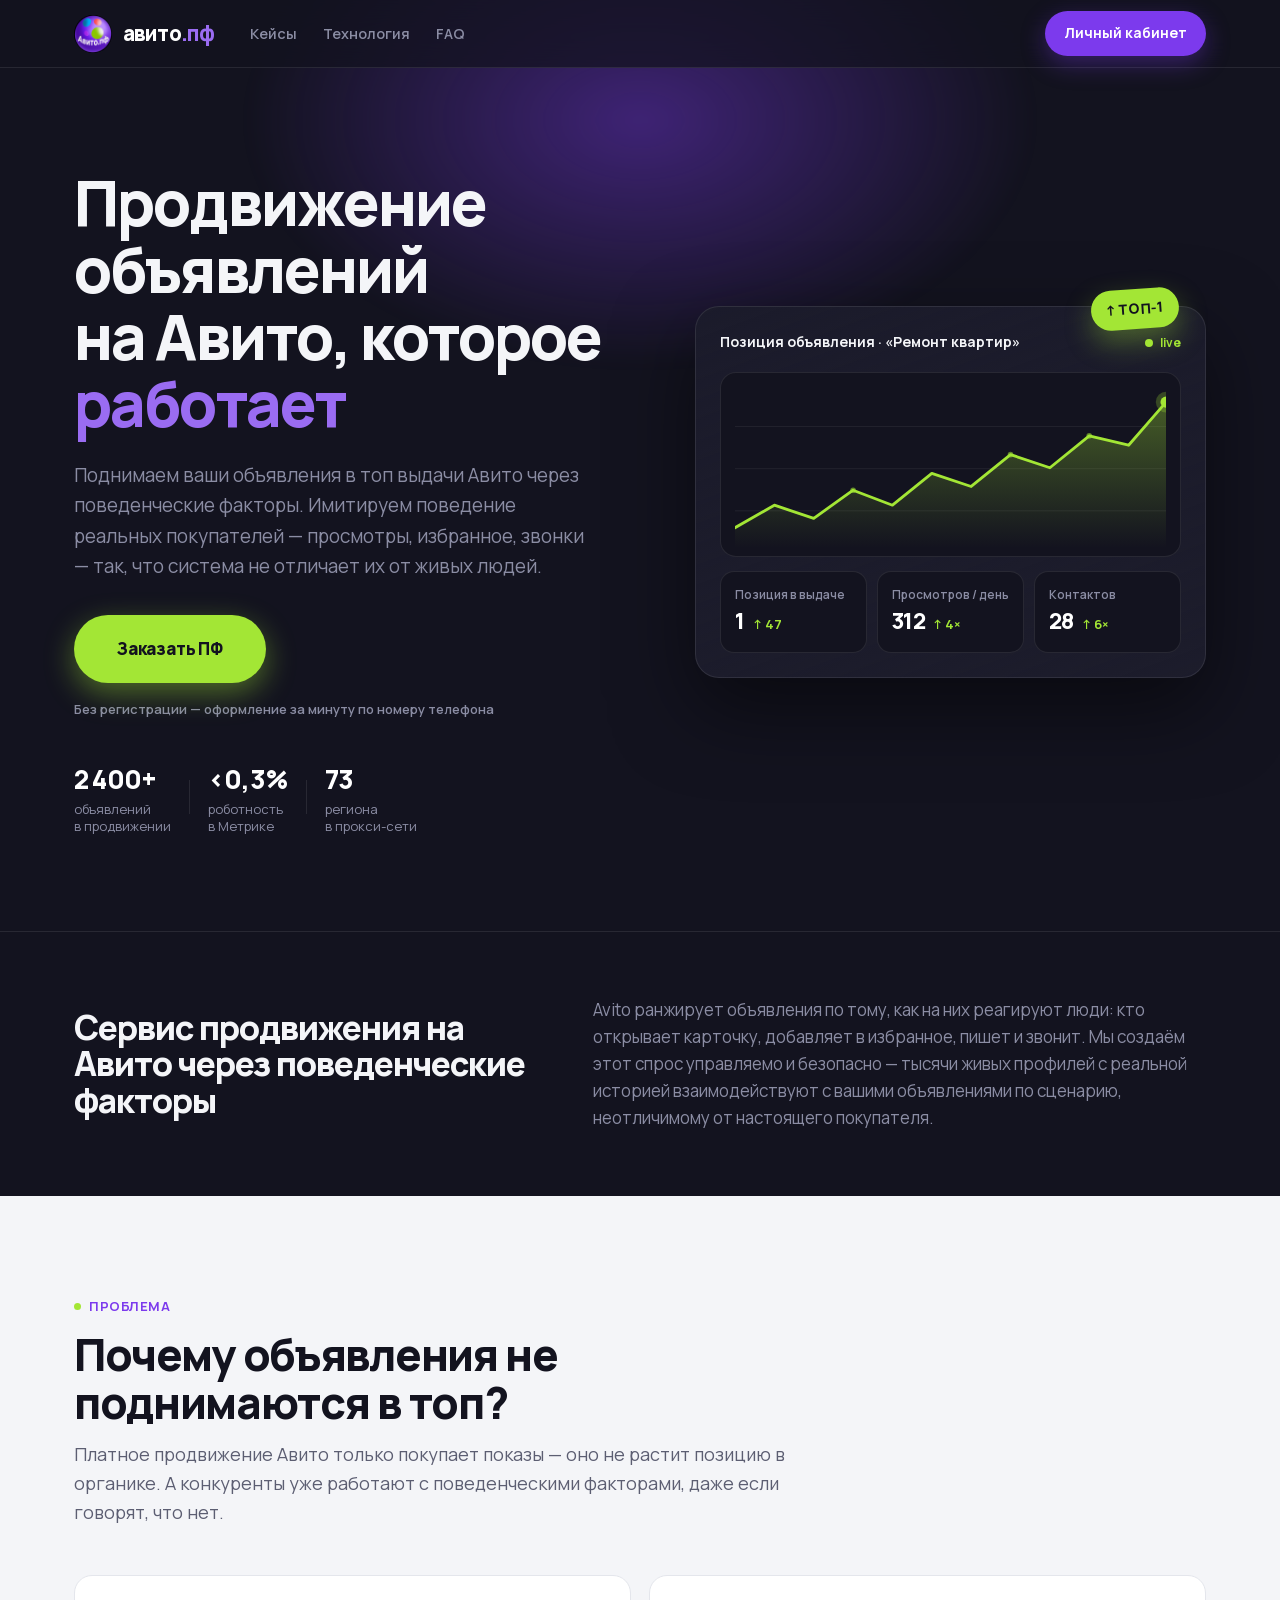
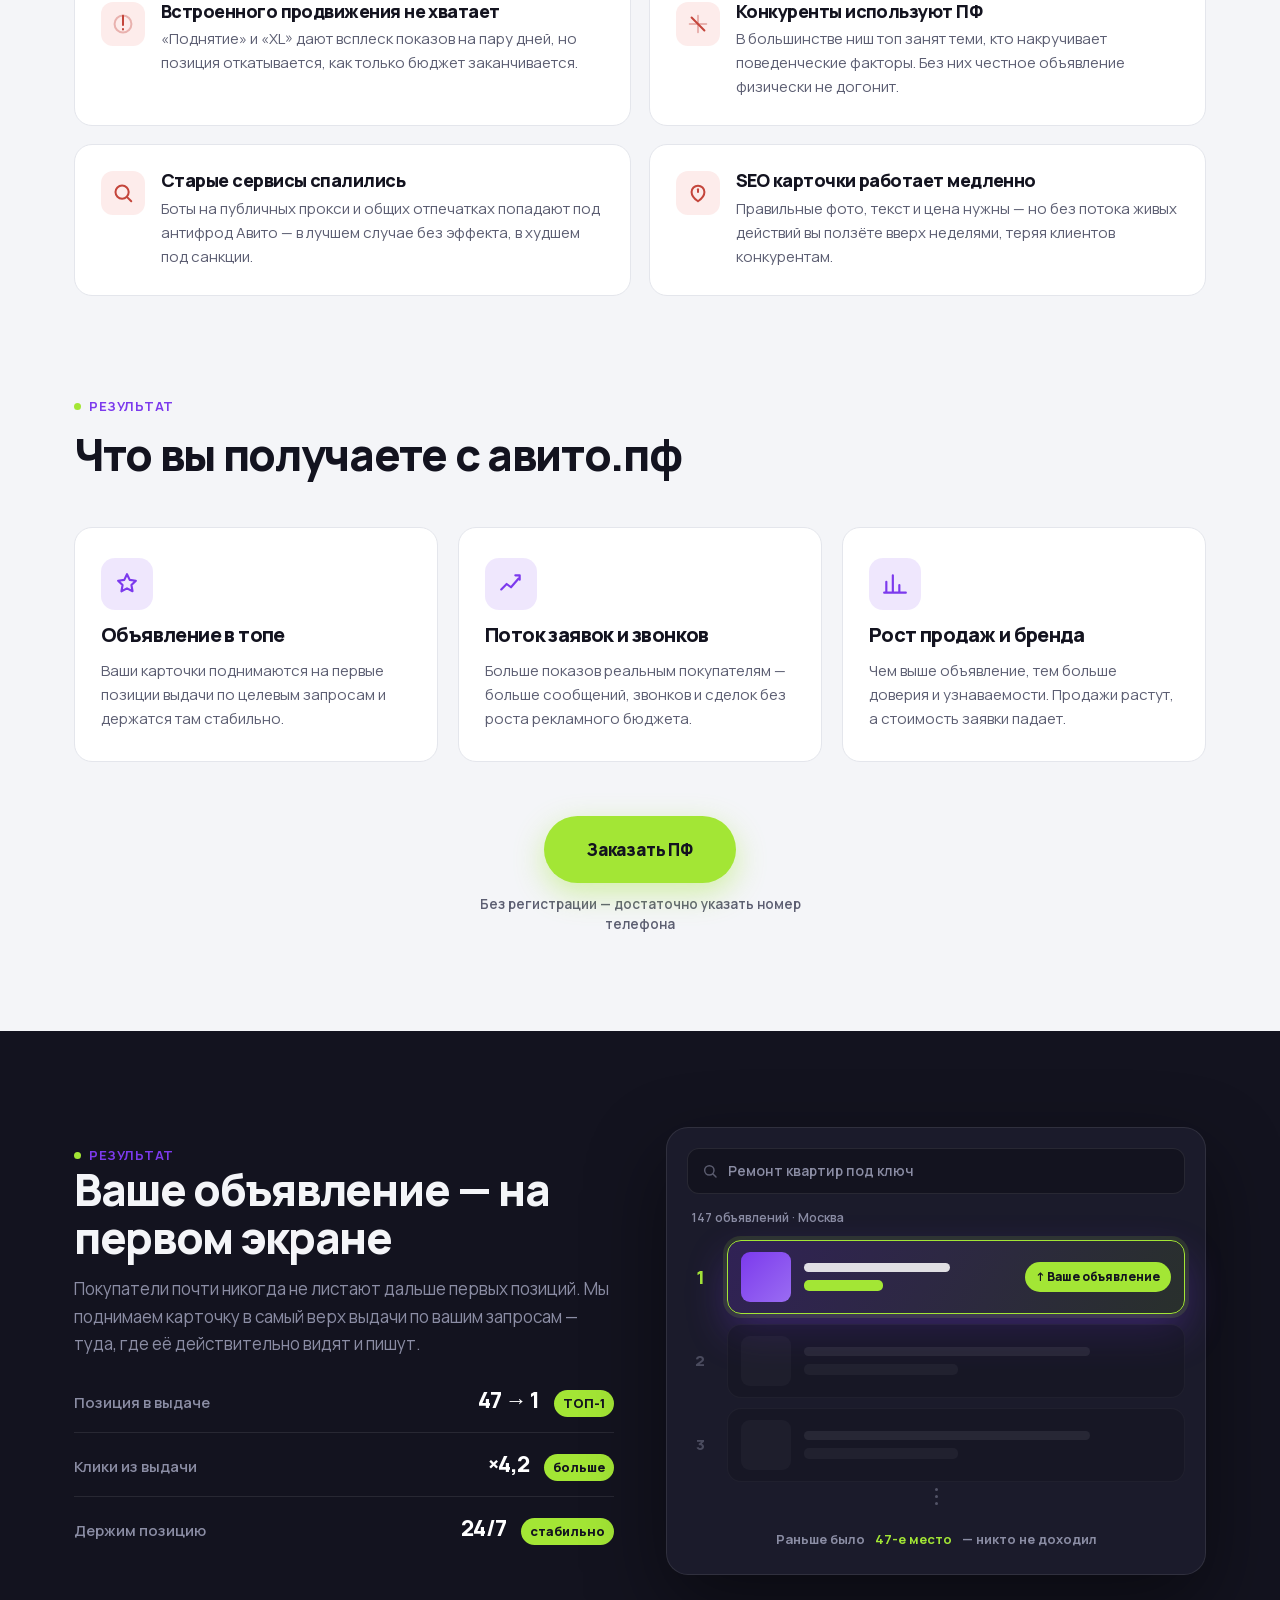
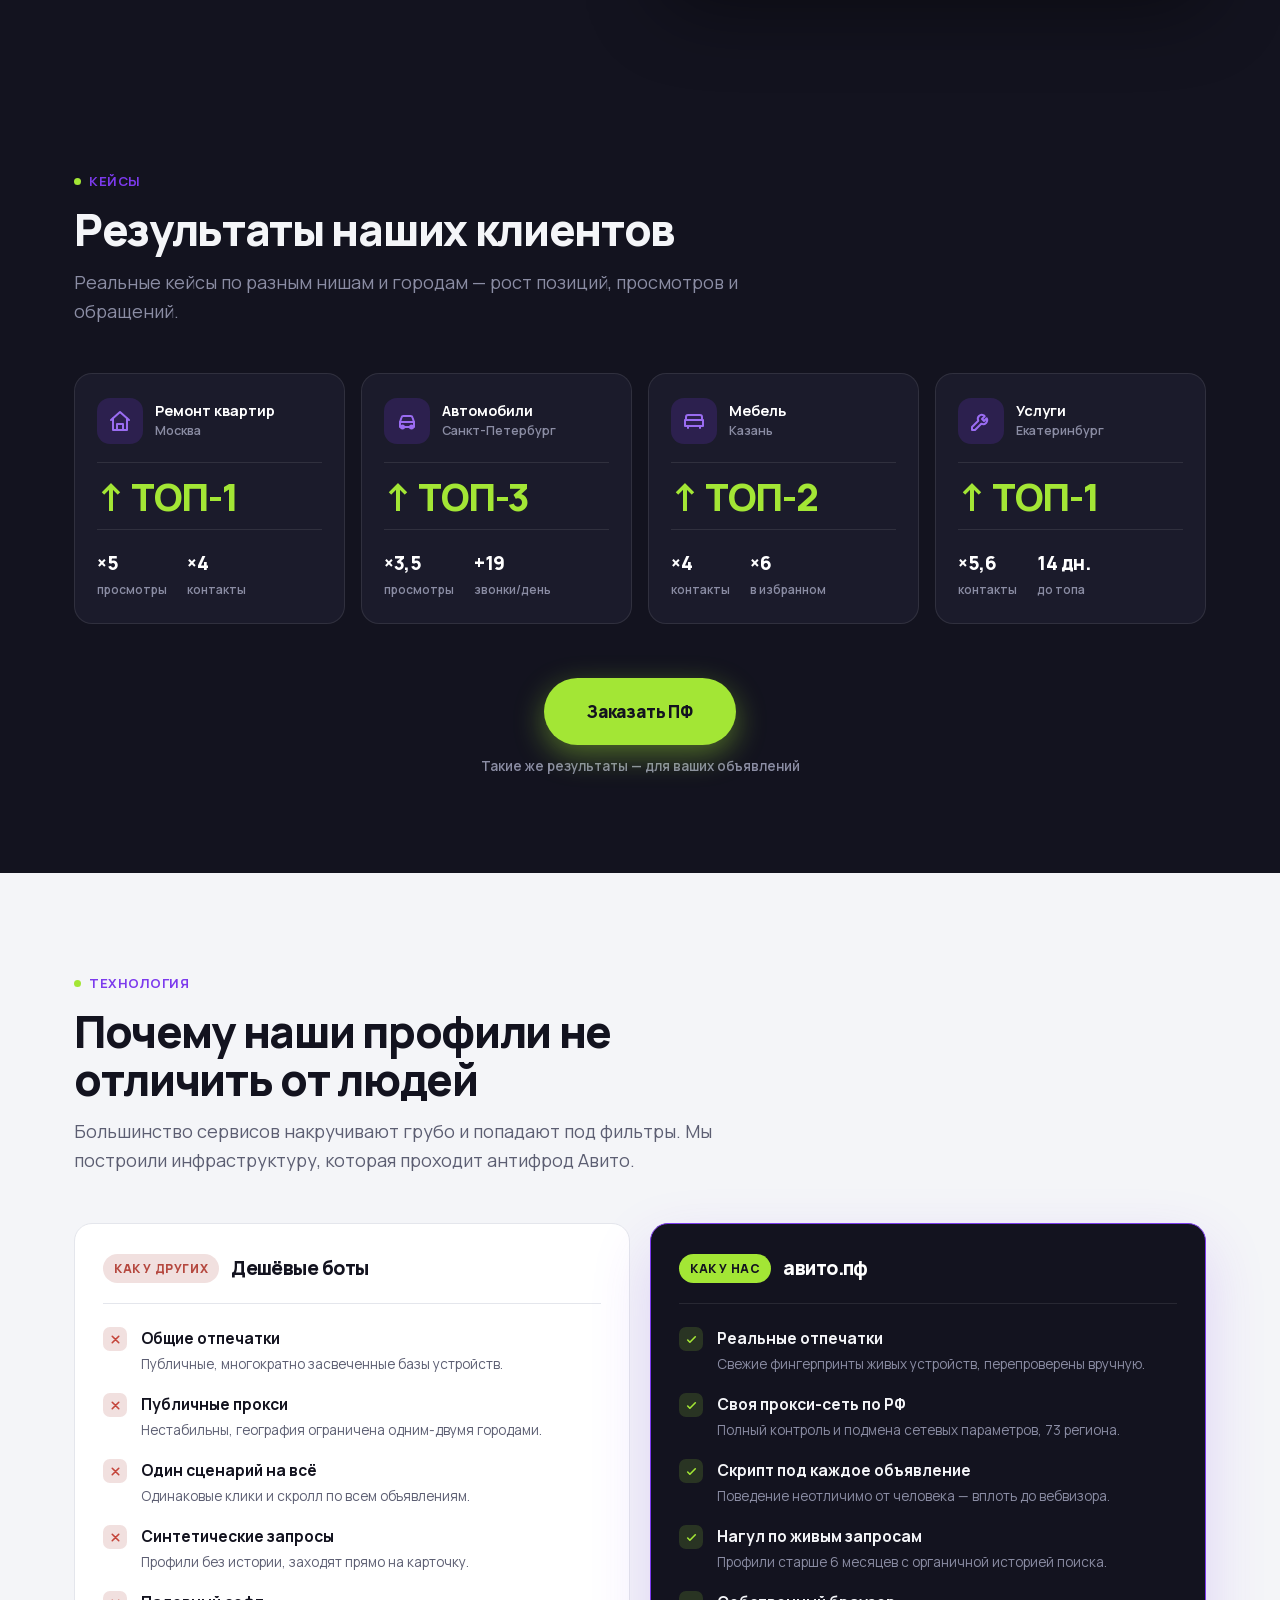
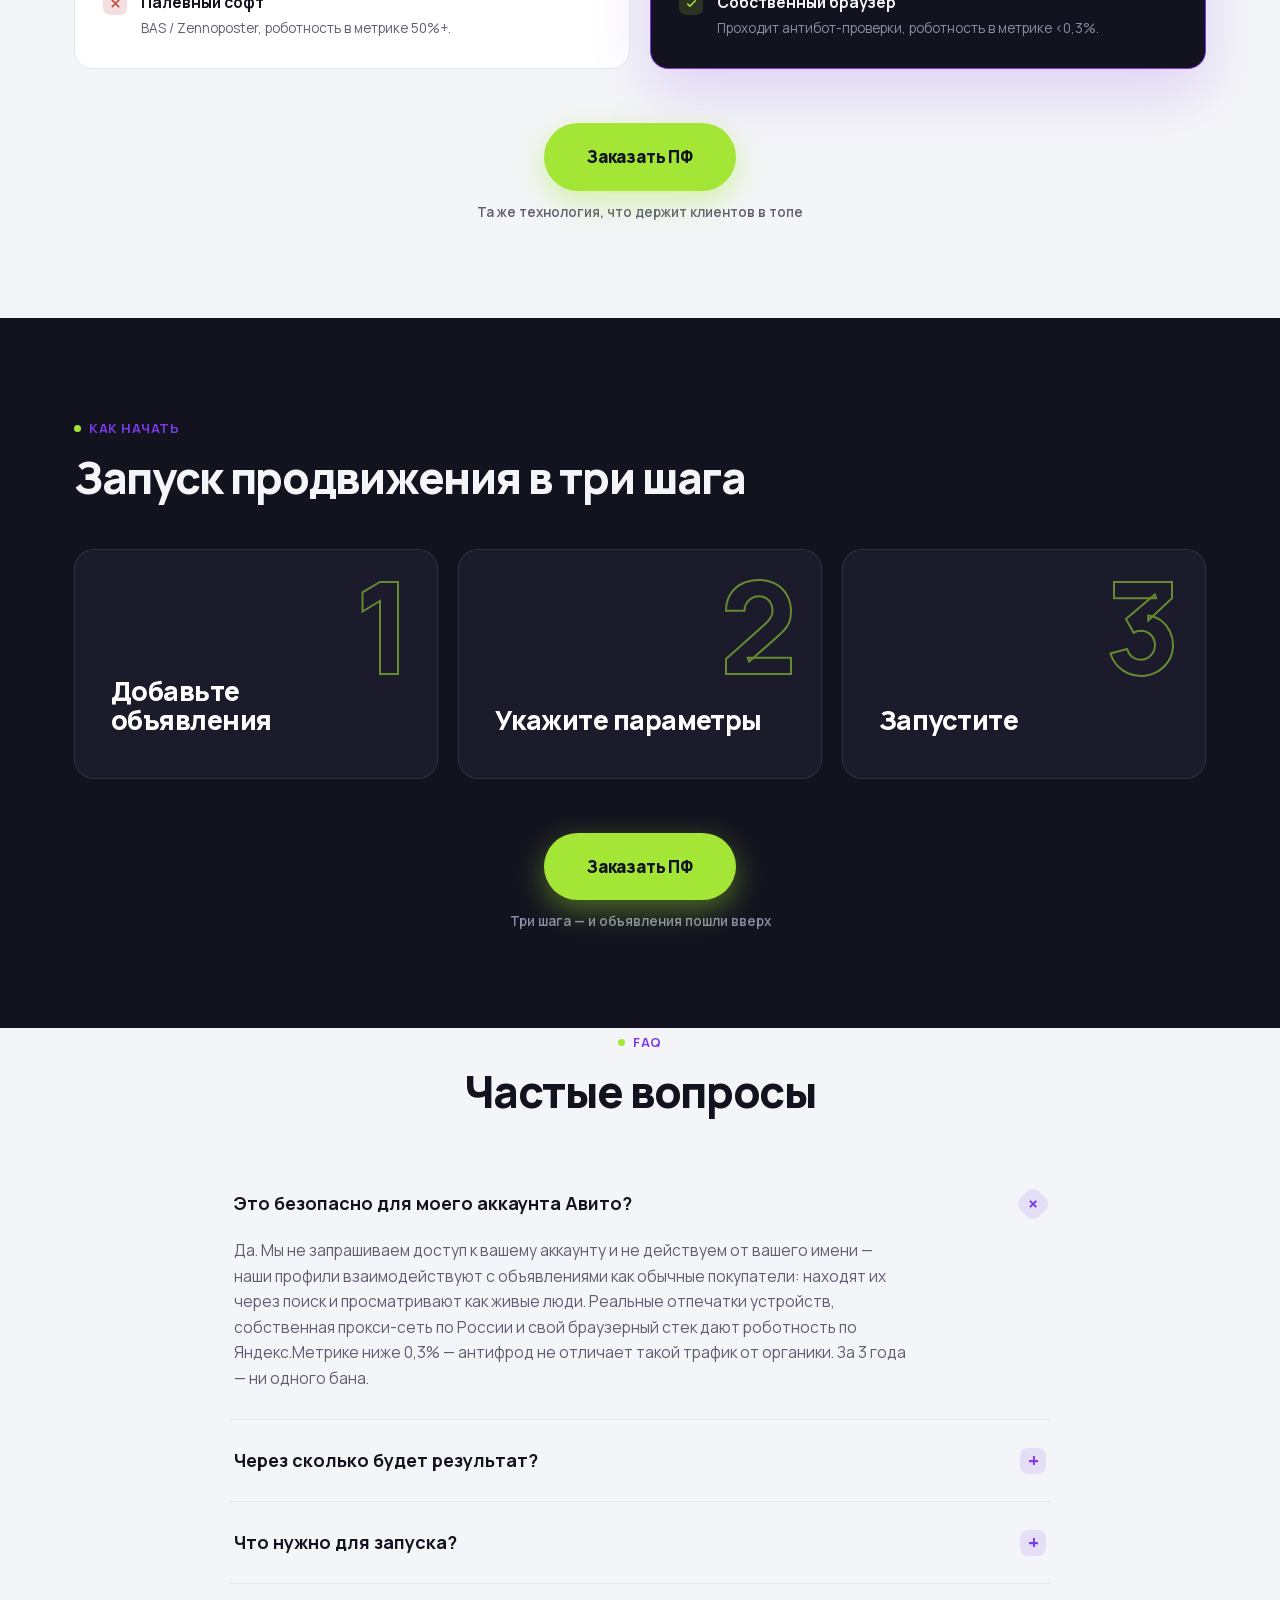
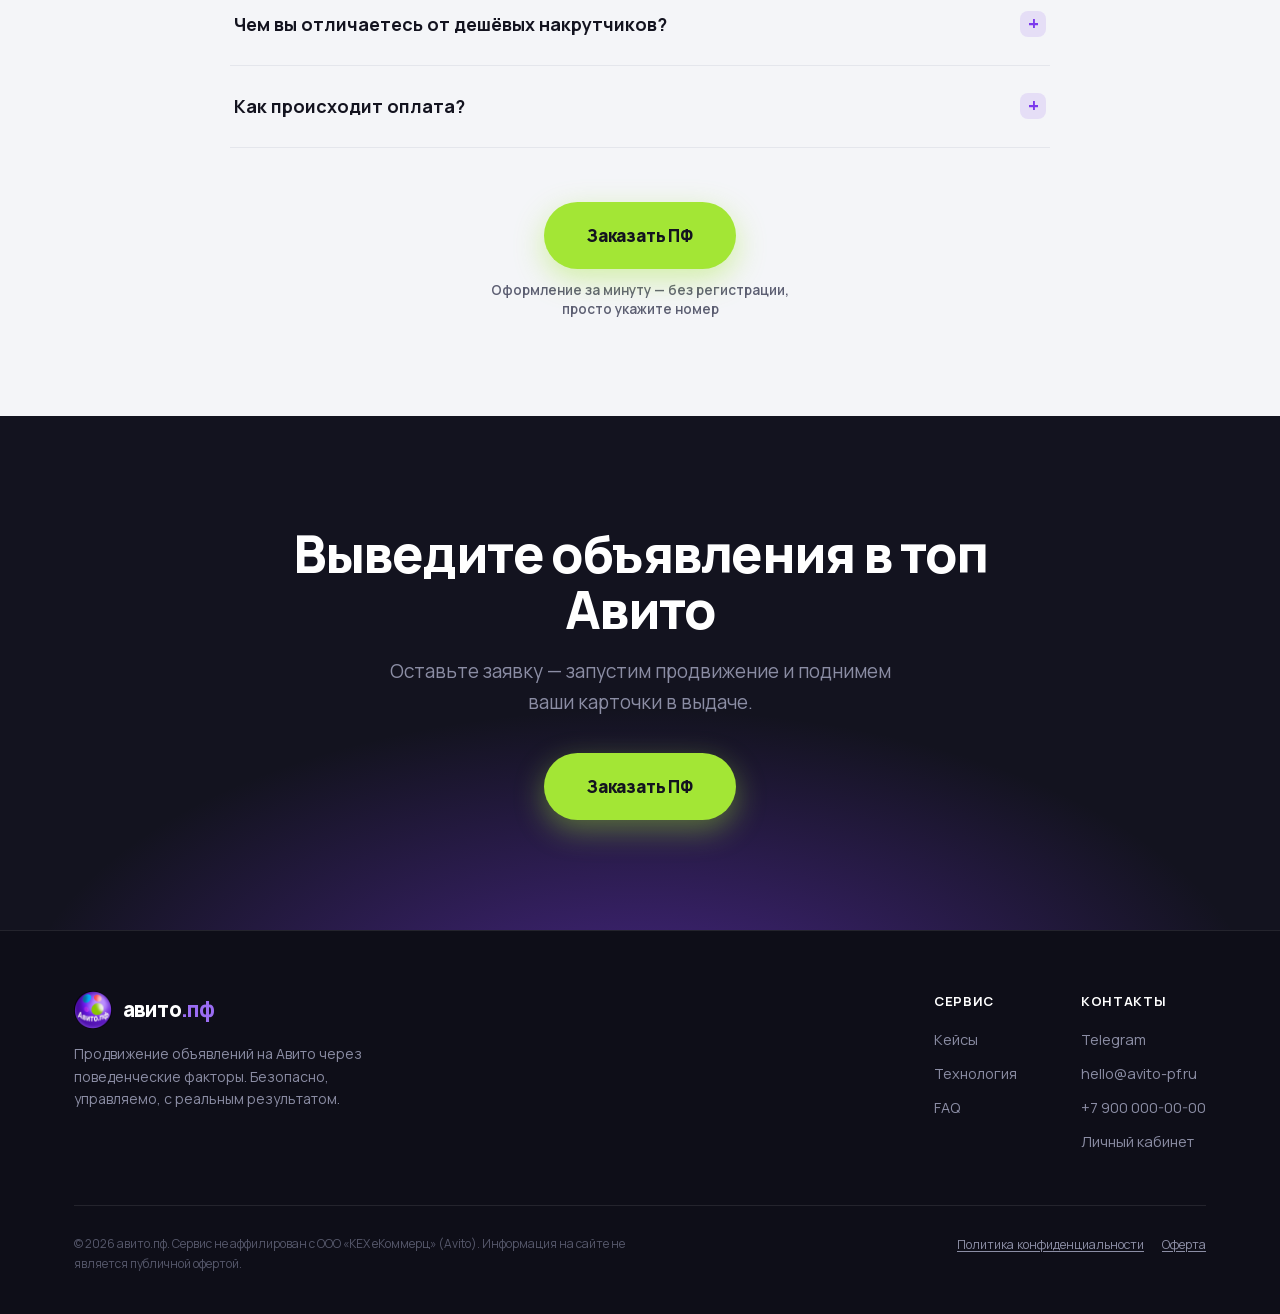
==== web/landing/index.html @ ddea4e17 "feat(web): кнопка «Личный кабинет» на лендинге ведёт на экран входа - landing: обе ссылки «Личный ка" ====
<!DOCTYPE html>
<html>
<head>
  <meta charset="utf-8">
  <title>авито.пф — продвижение объявлений на Авито, которое работает</title>
  <style>
    * { margin: 0; padding: 0; box-sizing: border-box; }
    body { background: #faf9f5; display: flex; align-items: center; justify-content: center; min-height: 100vh; font-family: -apple-system, BlinkMacSystemFont, sans-serif; }
    #__bundler_loading { position: fixed; bottom: 20px; right: 20px; font: 13px/1.4 -apple-system, BlinkMacSystemFont, sans-serif; color: #666; background: #fff; padding: 8px 14px; border-radius: 8px; box-shadow: 0 1px 4px rgba(0,0,0,0.12); z-index: 10000; }
    #__bundler_thumbnail { position: fixed; inset: 0; width: 100%; height: 100%; display: flex; align-items: center; justify-content: center; background: #faf9f5; z-index: 9999; }
    #__bundler_thumbnail svg { width: 100%; height: 100%; object-fit: contain; }
    #__bundler_placeholder { color: #999; font-size: 14px; }
  </style>
  <noscript>
    <style>#__bundler_loading { display: none; }</style>
    <div style="position:fixed;bottom:12px;left:12px;font:13px/1.4 -apple-system,BlinkMacSystemFont,sans-serif;color:#999;background:rgba(255,255,255,0.9);padding:6px 12px;border-radius:6px;box-shadow:0 1px 4px rgba(0,0,0,0.08);z-index:10000;">
      This page requires JavaScript to display.
    </div>
  </noscript>
</head>
<body>
  <div id="__bundler_thumbnail">
  <svg viewBox="0 0 120 80" xmlns="http://www.w3.org/2000/svg">
    <rect width="120" height="80" fill="#13131f"></rect>
    <path d="M60 26 L82 60 L70 60 L60 42 L50 60 L38 60 Z" fill="#7c3aed"></path>
    <circle cx="60" cy="33" r="6" fill="#a3e635"></circle>
  </svg>
</div>
  <div id="__bundler_loading">Unpacking...</div>

  <script>
    
document.addEventListener('DOMContentLoaded', async function() {
  const loading = document.getElementById('__bundler_loading');
  function setStatus(msg) { if (loading) loading.textContent = msg; }

  // Error sink persists across replaceWith since it's on window, not the DOM.
  window.addEventListener('error', function(e) {
    var p = document.body || document.documentElement;
    var d = document.getElementById('__bundler_err') || p.appendChild(document.createElement('div'));
    d.id = '__bundler_err';
    d.style.cssText = 'position:fixed;bottom:12px;left:12px;right:12px;font:12px/1.4 ui-monospace,monospace;background:#2a1215;color:#ff8a80;padding:10px 14px;border-radius:8px;border:1px solid #5c2b2e;z-index:99999;white-space:pre-wrap;max-height:40vh;overflow:auto';
    d.textContent = (d.textContent ? d.textContent + String.fromCharCode(10) : '') +
      '[bundle] ' + (e.message || e.type) +
      (e.filename ? ' (' + e.filename.slice(0, 60) + ':' + e.lineno + ')' : '');
  }, true);

  try {
    const manifestEl = document.querySelector('script[type="__bundler/manifest"]');
    const templateEl = document.querySelector('script[type="__bundler/template"]');
    if (!manifestEl || !templateEl) {
      setStatus('Error: missing bundle data');
      console.error('[bundler] Missing script tags — manifestEl:', !!manifestEl, 'templateEl:', !!templateEl);
      return;
    }

    const manifest = JSON.parse(manifestEl.textContent);
    let template = JSON.parse(templateEl.textContent);

    const uuids = Object.keys(manifest);
    setStatus('Unpacking ' + uuids.length + ' assets...');

    const blobUrls = {};
    await Promise.all(uuids.map(async (uuid) => {
      const entry = manifest[uuid];
      try {
        const binaryStr = atob(entry.data);
        const bytes = new Uint8Array(binaryStr.length);
        for (let i = 0; i < binaryStr.length; i++) bytes[i] = binaryStr.charCodeAt(i);

        let finalBytes = bytes;
        if (entry.compressed) {
          if (typeof DecompressionStream !== 'undefined') {
            const ds = new DecompressionStream('gzip');
            const writer = ds.writable.getWriter();
            const reader = ds.readable.getReader();
            writer.write(bytes);
            writer.close();
            const chunks = [];
            let totalLen = 0;
            while (true) {
              const { done, value } = await reader.read();
              if (done) break;
              chunks.push(value);
              totalLen += value.length;
            }
            finalBytes = new Uint8Array(totalLen);
            let offset = 0;
            for (const chunk of chunks) { finalBytes.set(chunk, offset); offset += chunk.length; }
          } else {
            console.warn('DecompressionStream not available, asset ' + uuid + ' may not render');
          }
        }

        blobUrls[uuid] = URL.createObjectURL(new Blob([finalBytes], { type: entry.mime }));
      } catch (err) {
        console.error('Failed to decode asset ' + uuid + ':', err);
        blobUrls[uuid] = URL.createObjectURL(new Blob([], { type: entry.mime }));
      }
    }));

    const extResEl = document.querySelector('script[type="__bundler/ext_resources"]');
    const extResources = extResEl ? JSON.parse(extResEl.textContent) : [];
    const resourceMap = {};
    for (const entry of extResources) {
      if (blobUrls[entry.uuid]) resourceMap[entry.id] = blobUrls[entry.uuid];
    }

    setStatus('Rendering...');
    for (const uuid of uuids) template = template.split(uuid).join(blobUrls[uuid]);

    // Strip integrity + crossorigin — blob URLs from a file:// document inherit
    // a null origin, so crossorigin forces a CORS fetch that SRI then rejects.
    // The manifest bytes are ours; SRI protects against CDN compromise, not this.
    template = template.replace(/\s+integrity="[^"]*"/gi, '').replace(/\s+crossorigin="[^"]*"/gi, '');

    const resourceScript = '<script>window.__resources = ' +
      JSON.stringify(resourceMap).split('</' + 'script>').join('<\\/' + 'script>') +
      ';</' + 'script>';
    // Inject after <head> so the DOCTYPE stays first; prepending the script
    // would push the parser into quirks mode. DOMParser always emits a <head>
    // (synthesizing one if the source HTML omitted it) but may carry
    // attributes through, so match the full opening tag. slice() rather than
    // replace() keeps us clear of $-pattern substitution in resourceScript.
    const headOpen = template.match(/<head[^>]*>/i);
    if (headOpen) {
      const i = headOpen.index + headOpen[0].length;
      template = template.slice(0, i) + resourceScript + template.slice(i);
    }

    // Parse the template and swap the root element. Scripts inserted via
    // DOMParser/replaceWith are inert per spec — re-create each with
    // createElement so they execute, awaiting onload for src scripts to
    // preserve ordering (React before ReactDOM before Babel before text/babel).
    const doc = new DOMParser().parseFromString(template, 'text/html');
    document.documentElement.replaceWith(doc.documentElement);
    const dead = Array.from(document.scripts);
    for (const old of dead) {
      const s = document.createElement('script');
      for (const a of old.attributes) s.setAttribute(a.name, a.value);
      s.textContent = old.textContent;
      // text/babel scripts with a src: fetch and inline. transformScriptTags
      // does XHR against the src, but blob:null/ from a file:// origin is
      // silently dropped. Inlining makes it a plain inline babel script,
      // which transformScriptTags handles unconditionally.
      if ((s.type === 'text/babel' || s.type === 'text/jsx') && s.src) {
        const r = await fetch(s.src);
        s.textContent = await r.text();
        s.removeAttribute('src');
      }
      const p = s.src ? new Promise(function(r) { s.onload = s.onerror = r; }) : null;
      old.replaceWith(s);
      if (p) await p;
    }
    // Babel standalone auto-transforms type=text/babel on DOMContentLoaded,
    // which fired before we swapped the document. Trigger manually if present.
    if (window.Babel && typeof window.Babel.transformScriptTags === 'function') {
      window.Babel.transformScriptTags();
    }
  } catch (err) {
    setStatus('Error unpacking: ' + err.message);
    console.error('Bundle unpack error:', err);
  }
});

  </script>

  <script type="__bundler/manifest">
{"226b101c-de2a-4d3d-8fa6-150d65fd5d48":{"mime":"image/png","compressed":false,"data":"iVBORw0KGgoAAAANSUhEUgAAAoAAAAKACAIAAACDr150AAAAAXNSR0IArs4c6QAAAERlWElmTU0AKgAAAAgAAYdpAAQAAAABAAAAGgAAAAAAA6ABAAMAAAABAAEAAKACAAQAAAABAAACgKADAAQAAAABAAACgAAAAAAAks7/AABAAElEQVR4Aey9WZslx3GmGfvZcqsdhY0gIUqkujXXczN/eP7BXPRFPzOtlviopSabokiCBIkCUPuamWeNbd7PLCJOnJNZQKEIqQtV4ZUVx8PDVwsP+9zMzd3DYHADBQYKvCIFwiCIg4Cru8p+aruveIDzZ1FonjAooyDvooedj4i1RQ8ifiK78lsHYRmGnp8/[base64]/[base64]/Xi1SC2S+OFKo3UAIpNCNX2dB6t7/cI2/p0GQ2egQLvCAV2WcM70uihmQMFXpsCdQHEAr+uWwYC4xAQBv8qoFi5AkBbRzh65shAxtFRMQWHOFI16ml7zsxsFeZhlCuL/T9EbxO4m9xbbXbsQGe5mViJj+EBsfpXPXaco1w9a69bqK5NWlfEvhNqt9l24S5DWw2sGe0DE5ZtoNAlkYeJbYvhzefqiagP4V6rNofhd6DAO0YB/zbesUYPzR0o8LoUSIGZratcdUxAVYGe2wedcFnXGUgDdjZysuDHUKebGQaMewnjmPj9Ipo8q6qPVU2EqEYCFrCRB0hJNrri31Ffm4pakrqyavMhBzLcuzZlvdKPAF7Di+ZK0WoFimeuZKsaEmB4jJd6quGVamsUIK3TSDL84AYKvKMUGCTgd/TFD81+PQqELs1aYhTBrTxnoOpQEso6qbapzzAoknhj6Gj4ZCjEUyAx1Nww6l3T8BoCh0oIjG+4WvbNhZjySSO970CzKAFa94G0CfHwUFVBRrdcgH37fel1pwhqnkqbfEnRaopEctrsf/oF5NsQJXG1uVPFrzu56+YlwRfiDQEDBd5KCgwA/Fa+1qFR/24UQMJkDtgFTwEmUMo/UA3s4eoqYZsENZCLw8JSqD7IiC6Ngr1hxKeHFZULv5GhL1Gqotwu4/E2hILeMI2E651zyZsHBU81kyxYNZxEtDQsNJWy+T2Eq+JQMBdBZ2PGHNvsNTDrNelKaDzetv1Quzfxn3xM3LYQ8igk45Y23HBNOJKuyg3MbM1idZcBfTtSDJ53lAIDAL+jL35o9utRIAdPmfRF0AOwpIBtEDRJYoyeDdhANKIoXMJrlTI7DO76I8BSEOjzuYrhtaiY/iUCSKqMG2Vuk4lplk3ZDGJ7cbXqQEo9Im9+XEpWZk3WEcZfVWmFSkcNCiKPkqpVQSvMnNWTAYXl4Nl6Va0+Gim4CE4MA3gSCTi5NRLYTZOTTW97plKwl9Y6psBVRKNBV7Vd5Q4q+1DBEw/XgQLvIgX0bQxuoMBAgVejgGAMNHNneChUw202qI73HTpgVMymCTacExQ5ElVJklSsIcKIKygJBeYStMlxWJWu2G6kQ2GhyddsxAG4UoDjmZUklDM7LmDNP2STNWXZVWdJxlopXIWQvEXJmup2tVTmLh5bMWQmQRjINScPQ4iCAYGDOpVVbRw4GXCQP/I3DnWAJ5RxWjvSoBS76VesrYcV2lSD1IMbKPCuUmD7Nb6rFBjaPVDg1SkAJCUm+LbSIPDokGY7VUncM+coFQRJsQHykiaO0EnWWiBWGqduvqSFTEiLbAjFPC0mW2mq5cNEErA5OEnQtd2y9LU6xlqNHY9T/C0A++escCG7OaRjniIyg6oA5DI/NaBVYJuKYkqeUjsvlFsvGqV6FZC/l0k9lYPbWRUlxtpYeEdSjbfacRrAX1Q38+SUIafqB3me240uLlLbreT+LnzwDBR41yjgn8i71uqhvQMFXo8CIBCzNnw1gg3Awwys8FeT0ZhbnMm1QlkrAOhi60dN9BjgCamY7kXJXAQFwnQUJPwpKwmXsiCeRQe6lc2ylMKWSgpnMnYg9BDiuJNiWX/6kCWyyukKMjaVkVpbWG6YSqFs/chVwwRV17CWCEWwsZwdmBtQJLxEKLeIyLtERl5XoqCMExqhNqrF8sgP9ILL7bIrlauWyaEnZ2xiVtNqFMFWVWnEqc/gBgq8oxQYAPgdffFDs1+PAsytkhB4k1DLXKzAUjmBJARzCxwmQRSHsSAw4icxIATKItsZi+RpHGST5LiumKblNkuj0SibZNk4i6fhEjhFP40knE6y0Xg8JjzGSYiNpeKV02criOY3SRvFsddHsKqn7oA3lY4e2ZxgMhYA85QK40qsvsqcaKv1wgMQVTeb1XqzXG/[base64]/[base64]/[base64]/[base64]/WZ5tq+ejFPR3EJH2165z9LWOatZSOutFC+7vQI/e1bwbw7oKgW3dDTM+njbjzK5q/mlMmZIrbLdeChstAgX83Cniv+3fLfsh4oMAuBZggFTKIzwkdDFoAByYMnZMSJOMdQhQJUDEuqiToXCUnYnCkmAm/5oRqyGIYR4VxFaZlCDCY/[base64]/wviioHqcc1x1xkFYp92WCXyOK22hjNtwYOcl5x+ZmK1miHKosA9AjCOkS2GrttGVcqGdNJ9CbCNdPlymhwAwX+IyjQfjr/EWUNZQwUkA4TZ0xOghN+MWsxRPwN3we4xFAlaTkSS3ZUhIY1EjuURtT0mYpqyTF4wvipgCdLmGlyw3opSTBUipbzuTBG6l9ABcEOqS4hXVGjHYVbjxBJBcwgbp2gZwY3RsFslh0fTW8cTq/NxlfGo8M4nMX1JArHcQCsJkERBwXAzi4ZcRabGpk2GJKBo67LjSVE7jgHvJdxeeCGCO52krXE2Q3cQvuF8KYEsuo/EmFF8yaw8/Tj9P0XI4jYvRzw6+W4w7g7BICZCWc4wivglWkwBOXzah1ndTIqggTTrTMAeL58scrPHj59sFwDzE9RX5fBimlj/sBjXhVvv461jrmqCWE1c0k3CIMpFGKkIeiVeVeFPbZM1KJIq55z8JMq0zkYOWkkxJCLfFQ79bXW0Qb9eScp+RFcM18fhajOX/Zq2sTD70CB740C3afzveU4ZDRQ4Bso0MmCDptAacMaXdQ1lu0hLaPXxKj4eCc9CocrEyBNHYp4ZKCCdhVIx8ZI3DgGJkeISuhz4agGvM6IwUXpfMkCKKaeWTTiCNsqR95Nx8HR4ej68fTm4ejax7c+TetZVE/jchIU0zpPqhzt8LoeL+sYaTfVBC3XCuYPbEfFRshPnR2AwQgHYC00MsH0IpIp/gVKuWBMZI/vV4vVjE72UnT07IUrZi+hnujWcMiGMm3IhWh6sOv28uGhv5fdWLozGAa9NtJI7DRMmu0ojctgw3JnrNLqqGC0g800w6gScRZrs2q+Ks4WqyfPTu89e3H3dPFkVZ0WwaqScLyKgjzEsBq5N8gB2SiRVThAyz4g3JK7tPpoPqwbUGGeQnwz/WZtFY2U1TdvBBr4VAV22rZZN8TWpLa6k/ocU941dt07dVfLBjdQ4N+LAuqfgxso8B9FAXSKLikCEs7JXTrptkgUT7SFs8YSZSKkqsFjHWStnkoboH4UovhcJuhMznB0DIg3BmsooiXRhmiPw1GYpNjxSh5q/igFQZjNnJI4SE7G129c+eDKyfvgbhocRiBuPlqfgSJj/pJgktaTOBoDtGFcLuMnVbhyxWiE6ZJmP6VCd/tkmsQgACiivk5S2SAbAPstV4c0R4uLvF41s5EBV/d4Eoly5rrA9lYmWrtOJN2LphBDxX9nAIa+MhZDLaB3pBekyhA4Gmfs+wUAY7ZtM9LgJG0FCDPp/[base64]/E7ACaWl+ieDoD9tpeHaNI6VdUdafH41WXf5oGp/btHTYQuZhNp++MDhe196/OWdsk9GFJUtXbOAoBFqhBaaTEWM9SsLZb1Na9NkxCoJQKEVwTjLBmRCZKwZvAjlgsv18Uqr1ajMdbXNIeVx/lqdf7k+aOHD+8/[base64]/rXP7a1xeugxubrHAdj93VPL5HIw2InpEqHFNhrK5xF2onmE3SuN3g1o7hoka/PxUAEwqNaMOUA5UrPsiUhV5C9SzYBcEA35V4ustL6KDT2KVVmtoSSa6piDn+L4bH5OPmA2Kn5CNGtQI9IuT/N7z8/vPXp07+npA6RkwJiFTEweF8E5YCz9tpY2MbAjaaJZBhkS0AZNIaMeUT2dYLxVtcFs0S2Ml8MrYocyBV/eaKU2dznN26fD70CBV6XAJezgVZMO8QYKfGcKIG0gAQNvsEKhmqEv3I6pVCQg0Fc8W/a24vuIshKMVIiQT2bGKAylNpRUrBz6nNI2nwKJE7ZPrIMxyuRxdP1kcvvK9PZ0dPX60XtxlUZFUhVYBMGfY9bgUigGVEwexxF7YqALlQJbIi/FS3vJIljOAXTuLy0mzLxOxhKvJP6auTKhkocr1t0a45YQbCpWrcuhhgbAjSmZU8vGFQ3+9ennPL8DYH9ES905ABPIbffIPB2eeHBzbaK10Nul2gNgYvujbYSdbMDQRvVNsNfcn9sLshdi911xtgUH7ZVVE491xb6Y1yyqQW9WJ+NikUyUW9fVgpXGaapNQyiM/UM2OZdqNNHGJtIdS0GtPiAgZVTDMuwIQ61VUZ2fLx8/Pv3iweMvns/vB/FqU52uC3TUGxOdZRrAPHCm5V5kwWpjppvZnITy9WcvWV3QXpOw1wHYFNv9buXN3bsOALxHkOH2NSkwAPBrEm5I9loUEKiJ1wk8DXFaOGlzE2uTTU3jUEsa8/W4oC9PQWAZ5LBLsfi7hF2Fp2YYJR3yLLt25fj9Kwe3D8a3x/G1pDqIqnG5Ys+qLGVWmKxk11Ujf5EXG1kIEVh0BGoIYRBpdcAA9tFkr18NBxSfX6Tw3JY5aXUM89PKAFaOmS6HFEqWkmyMRK0VvTIAJi1iuNrac6qyWqFr31kTKc9/myfS2ZqjFA/yhL3k3w7AvchU0Sjclt496jz9KuH/BgAmSVNny005aL2w9twQAGv8BAyjihApgF5oKF0G/1un5WEJ231Jdax9v/xMCBnTxZgzx1GqbT2Fn0wfM6rR2Q/WbZCtN3XM37KM5lW4qKLzr+7/[base64]/Gg7SrZjlPS3RyOEQfLpy5TeZLOU2ourWzehIs7esx1sN7pRJeJIu2vOk1CWjwMMGvfy2N5ezL+ZH91G2ZGDPbg/ZNDoqHHuaSpsFW/0AXou7KaeRiXdM7YxQPRAvQoSeloLV6PULhskKb60JBHqYrb22tRRPpqycnvD2uLHzx98de9P9x99vdicYUFdhKdlrQVOmlBQqrzC0lkjgsTstlR3VqrRcEik+WMzIiPQKKZ+2PnxqML7TrUa3ECB16NA83m8XuIh1UCB70oBB2C4qyxjQhS/zL9Kb6yFmyaLwPr4g1fC6sxWJkaXCOes2bU44OwCbJHhl2wvxbF9bLd4fDX70fs3/ub68SdZdBIUo+Jso50amffVqQkGscKehpNabeHl5I3GU7K45DHiG+5JzQtkCoBtZto5vrSpqaDX5gsFz0jQ0qgKEoxBkwVPrSyTgGlOLeMvwAtc0bpY1cDLbhEUgLwUgKXcbuOQovN7DZtceuHO/rtoSvIyDO+a0+XS8/RzUCZtHS5m1h80eAZd6yCCATBcxcOsdj1CtTPiCjdkY0SU8ToId72xjx6kQrAxmuevuVtlYgt2Kd4wXr90CK4om9FdV+tVsUD/PD0czY7Gebl8/OT+/adf/v7O/9hUz/NqARhbdOb8yapYM9kg4y9ptpGwMeBSlZiQYJGUaR1MRS4rPh2SkSWnpxzjiONFN85J1E0NtMHD70CB70CBAYC/A7GGqH85BToAhvP5tG7AVhUwOuP4srMRnxWTx4QGZeSmKNAKa0VQyYZTsyQ4TIOjNDi4PvvgxsmHt678aBwfrebBEk1knY3iDM4t8GaDZdeCNjWG50rGksiqgpyJOzNtdbw2qYxdWAX6SjA25s4+UOAuYB9ox2YqllbLWMpMEEbrbTRWEPryKwwW/GiJS6r1ppSm8iQBN8y6qYx+HIA9gBp7BK4d4HUhTSIh0BYXm0B++pKuxfFHLsC1SRi+NChp45Jt6j2fF9oPvCgB+1O9ocuc19+09a5718QtEaV70AAL+rAwGo9WcPEAajdz/oR5/UVJE4d9WKNxA++OqzpGAnmtKbQIxYmIoncA+WsbwrEJ9aYo17xBNsuMxlU1On969vX9B18+ePjVi9OH6xq7rQXzCxz0hPWW/QG9TCwUKLwx+Spzeihv0GGZ3kgJ9BCVZkX5xQdeVvROeC/K4B0o8AoUeMln9AophygDBV6DAg0Au/wjeUJKXaGYJnIBE4mQ6B9htfgBUbzsh1QH0zQ4mUXvXz/48fXjHx+ObkzTa5t5tV6UaTQ5mByN0rE2W1ovbR9EUsI0TQYVN6ewhonbDhwCYgUymyuUlajlwANeGnIACabmFspqdhnLZ8Ng1g0DAAAwLFucv0FLK0IN0X9EKk1/Cv4JlzwLALe8W61sXB/qOjAj0AHMn3J1j9L0wHUbSHgLwHtxHDDamKqth8gM6ttcm0rxXg+AGXOYRIsiAZgU8aGICCJdAgAMcXSesOgf5RahJZHKVExkXiepAgTAYKEQG1M9HkBRe4cStJnQFwSj00erH4WYcGnNd1XFKWZ2nO74nK1WxkxHhPly8fjB06/u3f/Ts9P7WFBv6rNNcFYGyyhmY8t1Xi8RhNNkUmg3SrKvyRBS2F4fPjEsMuI09dC6XWBuQ4ffgQKvRoEtR3i1+EOsgQJ/CQWQdNlzihzsP1zRAAc2h+oviRFhOSs3icpYm/8L0iZpcPUwfe/K8e0rhx9NsxvAcFCwNdUoX1WjdDLmQAQMbNZYzq5lrkvKibATIYatIpUDk33kLhYtHgqc4MeaRxgJlw+rTVZwUK81iWR8DjoLyABDP+YXbACobF1JCPOO4vnmLL57bUAhYCCMNqlcPEJ34Kfl1x5f+bbOQ/zOYbgDPB75U7++DIBbTGh+24ybIQUN8eQdTrxMAm5KsfR9P0pZiNKvsxfhcbqhQ1tuFGsdsNk/Sass1THTtIJhlxQFm6zTgpKikpIzxuJqAxpvo83WE6J3ZNka+pKV4kRRPtZrZJsr4bpyroTNHBOh9WsadelgRzZgiTGlzks21siZEODkiDDDjCAvOJ2pmrMB9R///K9nq8fPz+6frh/kwXkUbeJRhcZlXXDw4iYvc9qACsb7J4OcTS61h9ezBWBRZRCAjSzD5TUpoL4/uIEC/1EUAICb03iAMXhoA8AINmzEi1FVwDbLrCA6mAQH0/HRLLn2ye2/i6oDtqMK60ldsplGZqZV7O6cwnRlNQNUc8A96M1MXRqfo48WbDLFK4gFJ4yLw+TFLh0KdRAfTFy2ylWRsopU0C2Bx3SPZoqFTzIQyS2JPhP2vVIuQpQG3vSwZcBNzvbjIMpTUslWaO8js3AnuMfxfAyHthJn96iJaWMB9/fTdgDc1cSfuhFWCxUK8wivAsD9/O344FcFYOrI9pwqy+R1R1bp4dvSm5wVIHQFWhsAVnwLJVyE79CXiMTirwHgOtdGH02g7PI8vEoSHZ7BNlvgri15itKEGYmRppO1a0cBTtcyv9Je02W4nh2lCMHPz+/fe/LF/UdfPDm9uzTttJ3OxEmROMm+PjfMmuVSxz5SQx/QONW9Xd6m4TpQ4HUosMcbXieLIc1AgVemAFLpSFiGFhf0dYSSERawyqaPR5Pw+ji8NktuHYxvaU/m7CQtkhRgjjNWCqG3xDbHrWPY2gp2LzFKrFLhKB6B43E2kWgF1pI7jFuYAI/GttX0xlJ3g7tkJS0oiu4Mzs4OiUA1yIGBF5O+UkDL+sYEskaD6nBIM/[base64]/FDasZBVTM1Cqnz5/lk2SMUYFWbVYP3/8/O7DJ3efL7/+8uk/LavHnKVB/2KVOCM8ymKEt8mxo6ZZTgO9a271v08UCx0uAwVenQK7H/OrpxtivkMUaPmgmuysZ9t445dNaMOL9vpUy6EsGMFUAEx6LQWR4ha5E6XiJAlOTtLb148/vTr7aJrcTMKjsJxkVVYvN1g+wzotiRDFQJddFdxQWTVBC0kos5s6ZHdjllCaakYFipkOkrWEawAYXm/2zxTNOUhABEcpBGOW8GqHDQFwrc0gtNEVykwrsFEgu7WQShLDJaHmBiEE1w4P4MwGusIa0EZ+MWtKaADYk3NVye7wmePO8tHVW9pE6H609Wb/LegBSbkSDJQxzPArE6Lut6fUER2AqmHGusrBUyn9rrsY3uQva3W9p/Y1Nsn86SUAHLH0lml14BPLNQA407yt1M76Z22Q3tgXBQl6NdurEUzrpIqgwjZC0qsEkYFq3okNi0DrXIp9FSyMFwFUM+1EZrPAmncHNTFsRvUhopWm1jBaCe1xFF/X04OjxWq+zld0mckUfUq9WM/n+YPHq99+9fC3X977YlWdQdog2GyCNRbU1vOpuVdVNFGpELfx9oy2/Zl1cjWk+TiaeBbSxPBHTtuLFO4iDZ63mAK898ENFNhSQDY6cDbtUCCwgZ/DBLePW1kE7gZPg5GOYXMmca5LLJiBwZQUpCY0ZR8p9vZbb2x+F3CTTFNKJNLmDBJUgumIM+2TG6P46ifv/[base64]/YhNdrefymAzRW9NV2N5lXaf5fPXs7sM/3Hnwb0/nX62D50G8WJUvMNfCbo/JD+iGtE2v5tNI2ZpLAn1jPK+8pEGhE/rSNeoJMRDNpfLhaV3ygfEiSKJIPNVgTloTriKCIbnmT4is92vna+If3FtJAb3mwQ0U6CiAHQp+GAFMRKzcBL7uqfEa7sRKhEo6zg/eygyb/[base64]/J4tIsR9kIuAWCLAUjuxSRDkUATGsxFFHW2XNVP7j/70++/+OcvHv5bHpzFnOdUr5f5HPFdCmq0K5yN6Lmpo6MBR8YmA5Td7HiqvCTB8yHwZZglmt6JG6mZD/0AZDQCqmQJ15rgMHU9oyW9WHThLnPjH9xbSIGdr/ctbN/QpO9GAdiPGdHAi+DUYlIweJNcYC1yMEA8/MF5MC3NszF79zEBi+QD40lZFGQj+zBNYnZ51Hwtkg8Sg46iI4t0Jqvmm1eOP7oy+/gwez8Lrib1QVyOqlxmT3AdMVaBigCYwjoA6/iUN6gL162BiiOB82X396+e6uLV4yiPHhxevO1Cmjx73LtNKB7qNOoi47no96RuG9Y9JZNeli7nWeLexQpqhOAuodFqp/LNi2oTNhU2nbnCWgDe5tDEfHUA3o/ZUqBpWZPfq/041X244Cn8Dfr73R1d6Dnq534093/rdYe4vdh0Mi/OwxidcGAixtvaMCvIq2QTjsogLYJk9at/+8XdB58/Ofs6jDdJylrjs02xAFbHBzF67DWLmEDOOKO/SieBMQKz2OrJsgOXUOxHZoHIBtLUh3J9MIcEjJLAFlNRC31fpp5R1WyU06x569V68L49FOg4xtvTpKElfwEFAFHN0TJmh20wgcaV3KT3axTRDM95ilSKJpnRfhXomFcOXkUCjFPO3bUNFuA54/F4w5IOJGEUzoGMUaNwPI6Ofnr7/5hE1ybplVFyEpdHdTEO8xEHBXJAO/xITEu76Iv1iGeZ6zXHKmM8u2X6hj09UPHIO0976dWWVwPaLtGl8eGRF8IFDP3P6UIEPSSwARD79ThccU24F2wtIrCrhqc1sjT5NE97GOUhPywANphR99lz3pZe45rnALB1j53ohOzRaucxZN8hrh56JqBc5wgBgLMRhmGsBGbkqAFjyXGH1WZdzacHbNUxf/j4T7///H/ee/anIFgGwXodnC+DF6iFhL3pWEbXdQ0eVxumlqXwZ1iqbNRbtCqdOehmyy0BsKmZ1XJ02qbmwc/3Zxp7JdJXgPgLAEuaHtxbSYELHf+tbOXQqFejAAyAOS3DWr5+cT8YBUnhbj5CJ9TQV9NgYiDs2SiJRH+Iq1EsKxugGLxmO6IsOJpl15PguNrMsvja7Rs/vn39p8nqKKwmILs22GfD/UD7FbG1pI4zEHg7s8SChsVFHIeAMEL5Ks5aoBt3exJwG6F9bHX2m4uPCN8L3Lv9hgj9mMZYuy+oNzjY1mJbEAnVuA5TdSenEAvcPvIHPIKOPecR7Op6Sz3bmaG/TG1LfGq2zbw3WNkGKsJOWb1i+yC1pf9u2m10ocZlbud99SK43tcD+jBs8NPE68PwLkkaHCVevz697He8/SZ6/n7tWggAo2TWMcPaOIS9zxLWk2PWwK6my9WLPJqPJmUyWT969uff//FX9x/+aRWez6vTPF6i38lLqab1x3YgttG3ytbEsgEwX4cBMIK1KORUQs0E9GpEq05APxcm20hX2ieREoLLqG2nGcPNW0SBjn28RW0amvK6FACAs5AVt3A5m5CS8YhkCzEmadYI1yhdnEJ/DNvhHxihwCpQtcExmAgWs2AzjaPJtWLJWTZXbh391Y9u/N3x7MN6Pd2cx/Vqhpra9iyC/XBYOixKU2VYB8ks2WRInYXAPLDWjQRsTmRleZN6wNMHrZeCyiXdu+PUnadPrb3AvVtiekhzdTZq6TsA41G/VN22AUTv/J1QRkg/fBtBhYmYHtIP97Ka8EYzoUo4gPVjenJy2Qa+lFa9xiizznXwRIjq426boTJvQ6nDS7J5GQBr0W5bvX79rb812fYB2KdGDZy2hb6irw/A/fxpoWdoKugNS4qzbIpd1GaNkLtBLkYuRb1Tx+wg/SyvzrJZlU2q5+eP7j698/e//nvk4JKtPMLNaEKnXbENNWuWSGVSrEZIEpHVSPVehGD+NLjlxRHDPiKrP1TsKig6C7cheAPDr9jEIdoPjAK9T+cHVvOhut8/BRjyOwBLCJDuCzai1T7OGVUe3IQbXyii4TpbRMaIswVbNDLAD1j6mWFLNU4Op8nJtcMPbh7/5CC5Hq+noG9STTFvrrWlsxRufkIccjO20uzxuNlwHjvgTubkivzB5gc6o0YbHLUMug8AOwzdWJuq17o+PLRh+vXwi0+/NaSL0Hk8W26dazY/bWEKN7/X01GpDbMHlozwfuDl/stg2GIaZQyAoVk/LQX4LTG68MbTA+AumnkuR85GO9qDXqt9d2lSdaV0D/Y8L4vQB8ImjrpVg4j9TByGHYAvRnh1SPb35fH7qYBhyJXNRvP5Ml9t0MpMWFMeRCxwYj3xweFkUyyLiC2j2YVrzsHDzNvG06hMi68efv75nV/ef/T7eXm3Cs5rtNNYSYswZMkkDc0hY4RjPh0WZJm2Wa9OAfZjITbk1WehyReuTCnr4WCDZSR6ay/OJd7a5g0N+04UcAmYJIzZZVolgxEYiPgEk7QKb8b12gBQvJ3ZXbEMWCY7WB3FAeuITmajm4eTm+9f+0kaHWbVNNhk2Fil2scqKjcYZ020LwKyLcyl3lTsFIhSLiy0rUbsYjcFCs5Z5Qn332Xc4lse0g/vq2r74UTec/20L4t5MbwfctF/EYA9jn9aLE6lDtBozzl7vRi+M7CwNN66i+UaW4fHW/5emMdvoF83qC8sbAvDLlXvB4qqF+uiWK0VtCOGp9O1hS6luqxu25jf7OsAuCEa9bgwmPAcHIDpJnvuIpTuRdi7/[base64]/IwC65cHf/41slPr44/iusjTKsiLSjyU4na8quSOTV4aCXLLHiMj/2llGMHJZsrwwbVGJJJD/B2diqSzG0c30FC1cJnLAyPsu5JdR7ShLfFKorFfFm4R+SpR/CrB7ZI0+ZlQwdZru46MU1ca5zVz6GL6IHWGsJ2kIRHDjAYo1n8fWBzIO+31LPt08Hzd6jsqt3VxMtlhr4LIYeeX+n8thcIANuqGC/Mru1qHRPQeuFeNxuZ9UMb/14+XfX8bCNve79cT9bS6pIMPYcun37aLpBkTo0LdW0y3Bt10NtZoC6TbLBQZ4DImsEpphMLmYKx85d407a/CnoavpMVBg9RkqcsB4jOHz794rM7v7xz/7MiOGXf6XWwKIIVdSiRgJlVTuNNjvWWHASxNeIy95Ienv6ssYe/BXv7VFoLk3f6iacdrm8NBfb5yFvTsKEhr0kB5A87UNegV7soaD8jWAE/JrWxBRWdhk2CUh2cwObMOqfo1vGPP7r+N8fZB/ViEqxmmF/Flc69cQUmU2twQgnT2Gc1YAn6wmDgb+KN8N+WgTa7QwtwFROFn6yyW5bagEcbuW1iTwW996i77Tyeprt1j+fv/v61LaD3awDcMfRePsY0ewDcz5n0XcwGCLdNbjJ3Imi7CjnBefPAfl4GwB7HI/tVLHzXeXhT7i4AE7F56htqXhim8LQlfpfp/uCgeeBvtjcn3SXoSvGQfoa221S/A/QT2chvJ2Dnpp/PzgP1nga3oCOPuvfVRfMI+wCM2TMjAroe3Z31u5p7YbpF4ypg0ruroFdfhGwO6blZVJf5quDQhyiPUvbxWK05ZKl6+qvf/ePDF1+cbR5x0sMqmKOUZmp5lS8ydjs1iwqGsFYvdXL2MOcIp65u/kZkG8FRGLaguHs0eN4yCux85G9Z24bmvAYFQF8+fPRvEkhhDjAysaCYo92MFbDUMUvjkfbHkKrs4Ocf/F/j+NY4PUDJHBdZVIxi9vphb3zykHmnZnPJES7j+jWts9C8sim3bWMm7f6ozTxshyBn32Ll2GFJI835r8anxFLFCFvA8KY1rKoBdYV5SBPukez6zeG9iPIS2ePvhevWANif9tl6v25SH+7Cp+cDO+/CWZXlgYS4/Oe3LQC3Kdp8PGGTvDfgIF6Xp4NNP8Rz0RRB69BetN6dX7QeXT59T4dkFnubtouj8B797V3v5Ow3/fj9PB2APY76y2WuGZPYo37ai3n2nzZ5tgTktv+++jE7kjDmq2KUxpp+UXJUPtRJeOuHQtHlNSS1+qiqPMJMn42mcXwurF/iSMwNIm+4SA/qRy/u/OaPv/jq4e/L5HxVP18VL0ajeLF+YSZYHJ/IBqtsiWrnONmiJ6sg2UIF9Xl1Fk0BcwrTsAxJb+OtdJf3+LeyqUOjXoECUTaaChu1fhG1mFmoisMnWTyrN7AfbR4Z1WzdPLl+/N4H1/56tHlvmt1iE+b1SnsYZBxBw96/HPHnEi6sBLUdsKpte9kTmNXCSMFgcWG7AErEEN+Be2kDEPaqRLnLdDARxdYRRlxF6TV3kGv92677sjngPoP+Zn+fHatk1lcZ0HpZO9deeF8R3dWNtOLL5nYSSqpVAE/suvX3ARherweNu3zA0bXXs/K4+KFaP6QL7wPYywCYN9PFx9Pl06dMD8u2EZTqOwKwF+RXP8rC/a8CwMwZe936V5L7XHK/tk2evUrvULYVkYm2A8B2PrHyEfRK9aLTixWnSd0vQh2bFXP2SDthgaNIzXTnlJMNK0TheLZ6Nv/yl7/9/[base64]/bShFp/0PzqvWh1xM6ALufDM1tYbgLl6cHex30dhGalG2xXfh3BeCmCjZj3WVCYOPv1aGNeflvP20/BoDV3Xocp8nF+D6MuGi0RXIiY7XQ5dN/m/335RH8ffXjeLi9L+BThz3wwtzM0DwGwFZPxaHGQmV73ewMnUw5+mGTL5CbOT0pwqBf88T1cs2scLiqzuPRcnyc33/y2b/9/h/ZSOvJ+UMkWlYDF+y0pelhdpTWpq2AN1mrNwnOBcBmC8HM8wDA3Yt9Cz3tB/oWNm1o0mtQgAOFroi9aHjO3pKmhkbkCOJbR5+cnwYnycc///H/ef3g0/Mn9eo0mqaHJ9Mpxy2sNtpp0o2qkBwYvZMWJgW7R41m+CjOLyMXibQo8TTe1wSw0BeuBgAjNMMthdacxEA8rjQgjNjFvtGO8qzjmzsSqsGAs2y/9lv+reFdnp5qL34/Q/wXGXorB4sj44iDw0PbLEAX2uSBXQhh+DsA7p62Rlj9+IrZb28T2VpN5bn1srtM8HijHLS6cOUjal/qGsmSZ138zuO17Sdr6tOU3H9yub+X1TZ/RbWdVjyNx/lmAO6/rH6eXXjn8Tybt+I3dm0HTL0g8xphwPeiHS1pFgaCSRhuxeXY9uHSuBAqgsRVnKRTLX6vNzpNmqFjVa2Wm9W6ODm5eraYx1mdjuvF5kmQLKJkdbp++C+/+fsXiyen8yfsrhVxRGYCEi9Y1OQ7ZHlF1Hf0xzdCwRzENKig91/WW3O/5RFvTZOGhvwlFGATAumBdSofAMqi3oNxeJJFx0fj93703s+uTT9ePCvXZ+EsPeYPxnS+OmXXSWyV2f42DtNRNoOlrpbzdIQFFgjMAQ3iXnBVAatUymYFbQIvAGw8VJ3QJUKhtdgNyE0YzJPEjR21xRQ7dW7YAZLCezDQMeXO49TobjvPXnj/ljheShe583QA3IV4Qp/LJNDD/cqjztPPHz8sfO+RR95VQW+Td3PGe3mauOZ5N5E9W4def9AviB0RvWlNmpaetLgL8fhtqm14F0Hv0ZaldSHf6mlzU8S+vw/A/Uevoo7ea8heHfzpRQD2aJfCsFYDmdUxNaTHyhBLEMhYScuESAgmKyGaZhtFso8Mw0P2QUeNTFfWRurtIVfKoarOFwuqMT2YIB+zpCnIVtHB6b2nn//pyz/ce/ins+WDTX3GJh5FsOSoJR3YsHUuClM0kv3LGrGNPfh+oBQYAPgH9+Kcdbzsm+wzFvxEa6SsHT7KazdOcrHxCWt0Q1YQTYOCXQiOD0IOLPr4aPr+9aP3q1WclNNxesTuA2z1k4RZNslQsmHPyf4Eo2gc1inqawy4WKpk7M/neuFeVRlxWINWdKSyY1G10NSJEasa/OEVBMB1JHmjc4atSfNMigmjAcXkRlNyxhABAFtf29WfeMpgV9B0TGnS2tNtfJumbW+pjirFDFwXmQ1A3K9yrXSq7/nvkb592gR3OXQJ21J2gafHqbsIeFptut4QLF3MX6zf2ss4A3LtXrsBQVdcVwHmI71dXA1f1Ua0pEbCpsyef9usLgeLpI7Ti6Ywbi8FYI2xRCsKahpi71RJcJatSqFHehF4aztuTy1s6WxxaShhnVOG7kiot9BKpV6x/nv3Zgi3XtLDPZ9tjm3O/ALAtZYLqWgbMtryIB3tpXOa9Wo0w6urKsFvUK9AaqywQmRj9qPRDqvqQ8wY61QG1jQxTuFUEtYZaQVfFa3X4eN4ui7qxb1Hf/7jF7/68uHvl8GjKOLMzrMq3NDnZaJojsxFxea8JStN4dvXxI3TzQluV57uRFCKwb3BFOj38je4mkPVGgpoZ1rYgbgQ+zUawnBLgKaQxBzciMNjw6wLplxdOLP95U2wQ/3La4fBJHBRjD7hDj5/xhrfERo4pN6kPh4HN66Nf/[base64]/G1dx+iH9OWxqqKfUaBdoLT5k4enOtYnfqwnJqX8/vkx7mlRtFdoK9KpBtpe4XgTy3EboWqqg1iqbHRdzp5OgQ3/Y3bFBOOkw+pXKVpb1KEVIoNenuJgZqb1CG5xBqewDvFx7IQSLJriO9u0wpQmnvXqVenGaqrVU9A9BpnU6T71/VRJ7X1y9OAgliyhz6kvtUwK8sngItNJVNFEZqJkSQu/Fa+OpLA9ddNsMBWhzjWZouT6vw0UywUrr2dcPf/vZnV/dffKHdfA0TPI4KzfVkgjsP83xDnxd+Zp3yUcBqfIa08iALq3dtHw1Nv3W9ORYLxKFNMFGpyVe/iq7Kg2eN4cCvU/[base64]/C3OyGa9mat4c4pMHRvxRmlx9tAAGDq1jJ5wUtjz5kKVVD1Sb7m552qVaKNaqgshGnA0bl+y35ayjdPG1e/L4hsqNBF3qyrSdSGd52Vcu4tgnm3NvbHN07b+0AdJjzfFiInuqDdvfYUSISNXRj3qp3QOjZqUG6CkqwZEulE6AnikHwC10cQqA+skdFmi8ajtMErFrddMnYSxma4EqaW8D48p/wVHK7whPOla6rG6R00Eq2c/Aw83ObUJ7rLivu/vMqRK61WBiSKHmLBNB1toBenqxereoxdf/uq3//BkfncZPNFYMd5w0CdL4Pl6WE/AZ0VraIUGBzQWIV0QKz8DWnz0aEgOAPMV5RySOABw/z292X718sH9cCgAiI3hFdpaR1hjwqIAGEWVwG+Lvi1P5Os0ccj4GrzI4AE2ZwwR0EC7SzZudQmzHx/GH35082cfXP80ra+snqflMj1IrhxOj5ZnSzGyhkXi5csnlfFBmKL4JlzVuChcgV9T1mkphXgtUEghRIJhlEXOPrpxOhW25qUAmD0KjBu3TBDxVRKs/iebnIzlXFwWnsPFLYmBk6RqsVpgVlwPlB2PMyla0QcW7BqC6MsiqrTASgwWa05gTbMpgMm9eoPcRt3YgUFb5tt4AbmNQlNaiLUYUZHi7JE1T+y+c3porvNQB/e3V0vURrO4+yFNWscVBliQ2SjpOfu1zX+ndB4xllB8J18vQYsXW0V6m4/eGq7NsPPs57wXzW6bpuGnmdtM2s5GrRmq6CndAxS0K0XhUailgtgUTUekB0pAlR6Ft4W6Viu/DZ5t+3FPYqvXtIZNa4HoJFRyIzUxmarPc2X4pZoLoxrnteGh6lCwc/P2URul/fVW9NvifVh9qh1OuYeRG4l8gOipm/AG+hXmIf2n7u+HcPhXWTL+1H4eGP+XETt4rOt0jZXWP/3qv/3uT/9jHTyvw/myZrnwUvIuKiwylu2idrZRi+X4ngTDGhD65+EKBSme2NDj8lfp1RiubxQFXt4336hqDpVpKJCk4UxYpJUMfHMwQUQHAMp1yC42ENW/QJ4aNgpvxI94AI8QVhrX0BG89SiUsfFkFBweTK4ejK5/eP3n7GxV50m9ytLw+CC7WhfxZp6zwFf8zhi9M3e4KncJRaCINvRC6qIkNvAj3CICvrHYpCBSQAnzRSYOyoJ4KMARRcFFCaWsOkpl80z1QFCm76xJYvFHs4OcQ2jYkQ/Fd8ImvCFCM7POSTpqpF6wjSEI/JF8yoLrmBMloEpdjxCecUDpaLzOc5qLvCjpmYho3dnJt8wxG6N2QK9WHFN3+yDABjQGwAmtswGEDQiaRy5YKWN3jmQdnrXB+iWwD41tnB50WewmvAfA4L8nt+e6tGn3easDsL/xNo7i+ztqe0KXHE8DwL08Fb9fT923rp+n+P62Jm0MBTUwz6tHbOOFM4DRsMZM28FVB2CqhA8qMr7REIvMNAGQERk5l86jOqjhPFCXkBPukp/LwfgxkVorb6LQ2ciHQpSnJj9UkSYZXmVPiZsuK2V3ieujJo+tWmqQ/C0Gd37V2gK7jOiunb+L9rIQWSUG5WaDYTMjUBper/INnS6dMTNzHo7Xz87u/Pp3//jHu7/CMovR6SJ/[base64]/Y16k0Z4ahSgaGkJYkIEc4muOZ3He8LFW1fdt/1ENdmLSUgfhqm/Z7IX7dJbKlZpN0q2o0wwuwKO4xQD6XqRz5kAXgen48MyHq2++Op//fq3v3hy+lUVspv00yrZ6AvHOkt2C5SnD09U5JtT7ZCnkYZz1RXGcPlr9DoO1zeOAm1ff+MqNlToEgrw3WXRyAb9fGiSehkOI+t1XKDPmnkqViacbJgU98IUbKbE0pgensyCGyfTn1w7/PnR6CdZ+F7MWYGwt1w6XxAuYRkj4m0h8YS9rlQhTTuJu8FdUYLx/Y+wsAKAE9tKg1UYVZwKgMWXHYDzhE2vtAMH3Dkp2bUeo1HMQTkdhrORCGKjIdmJRaOYcpAnZGoSomQU/q2ReK8dJAejyWSGHFCspVAejbidYGgNbAOuHFOzXq45zZBT45K8TNdlsqEZCNRRvCmB5CkLq4Tvks4RbXFcQQIqSREbqswhdCUzbiEQ7RGgG20zCKFu4ndKZkm0PMu5fB9CRWZjgO214789PBX9cG1Mv9uG+H0fgA14uvj9T3XLZfsA7G/f8+8A2G638fsS8LYG1k36t53fc+PWPA3YcHtpPdU32LFFHVJEw3H1sj2+MjFTPYG0kJf5WtsDWUpmpld8mNi2VCBKTqCLOhtdCMhR7rwlqqNBHh2bDkR8m1uxYV/7CbRNRk9ymfMX5K1zv187AOYWdPdAMujHtKKbTPsScBe5K3AvhP7OWBinvW4kuqMPkhXkumJYivFiXoTnRfUiGbMsfvX5nd/98jd/f1rezXWug+2cpUQYYgHEkNG+R2WW862gmRdpIWujC9ODwb35FGj7+ptf06GGcAEkRvAA3ZO+bH1xUsKJ5QgjdNfwoO61ClDsGeIfijvQN85CNpCfjoKTw+T9a9NPrx7+9DD9ICqvlCukF873nSBQlmxpu1kz/wTUofWbny84oA02R1mCcHFDjmQogbFRNULHuEmFxuAZDqAF2zQ2JwaSMaNyLtgza9qL/EfM+2IRXWTxPMjPgjwfJ8nRjDMd8pSdpMNqwq7SWTDhYOKszNheOo7HCZgrRTfrOeDTOi89Q8aFpzeOmWXN99aYtuTPz6NVfjWbZsvi9It78YvlQRWXZ4tZkI042oH5YMlgmisDApCaipSjDzViQEpnXIAmU3azREDi4CJbc2mnuRqkiYE6AKupLV/u/M6muTrn5UoNu6ctNiigDW8gzRMSftHjMNzG98z8KozpALVL6KUgGfZCLonfz8jy2YJr/9FuJiam2uOd+khCVc3pCTkvmQGfZUZPwCOpV08VpC4LqImYDQDjdydTo6b3NhRTQyxnXj1Qbu1i9MgmLWCPPyJrTYVqFGo/6qIGzFYm+Uj87r+vprBWru1apw9KA4JGBd34LdCk7Sadh/uN1/Y7AjANCleLFYQZTcaMcRk2khum0YvNvKjQrud1xHmI1WSaFfXmbPnof/7mvz85//LJ2Z3z4BGHDUfYRARrJm4wYuRTU3vpxAJgjLUgP9DeVHX4+UFQoO3+P4jKDpXUubxSN8MrhMB8gWjdZAlp414DYOMLvFa4jzEyeBPhsgyVnInUmwTHWXDtw+O/PRl/cjL+0Si4Ua7ScoMdVJpF4wp1F1rWJIhHyDFFjpjKvvEYMaHoAjVUqClotVqXoTf65CmSocmLmsaDIcq4ROKMmeGY+lEM1+qDTLyM83m5CCbj6Y3jcpKeAcRXj44/vJGPs1VcLuN6kdRrVlOwZa4ZRkVZukZ6heHEzBpntIUN74vNZjZjLlxTv1aagAEHcF6ZzuZPXlzJplfTtHqynGzqbJE/+fPXo02QrIp4vgGek3WJ4I5wnEr+oFdZu2hGFWFICgBnqGwbkzK1wme4aSOly5RbeCBHie7p/FaLJtCZ9Q5QQYY2VZtWTL/1K7Pd+ApxRXQ/jkLlvOqdJOSBDdRpwt1cL6FX23pFE3f74wC5vW99veSCz8519VSEliBFBHpwQK4Od+aP2QXUCw7DGjYyFNSYhgMPBL+gJlcTUKUhNwxV9hRiSGh42OasEB7VSZwzfFQTKtae8/6te2uEZ5XzbqZO6p1fg6z8ZQDsSVSyFcVVkxqsp2vh2UIkB6s46yh43PHIAZhvkRBu2yfbCP0QjyCdMdSxlYRrJniAUDo5xykV62TEVE0urVMcrVYcr4T5lTRQQbL8/Otf/+7zX9w9/d0meBwk53m0WJeY7uvD17wSZNFgBgAWhYfjC/tkf/P9vU/qza/sUEP4imvUAF0DHZvfAvY4rsjRCKw1+JPJKLJdmaARlgjKZCynBx7N2Fhj9pPj0Y9uzD6NixN224jLscks0lPDa0K0trB8LeNlMI4FqbReYqfS4GpGFIbFZlUabkvbiDRywBG+fPgINppqBrDESuEIDMuZ/[base64]/wiC/[base64]/nDP3x+758X5YNN+GxRPg3iTVGhESIVb5+V9FpVaK1uv4t+nQb/m0oB9cLB/YAoAMuAwYlfGcOyCwHG0BJMmtiOFhxjPwG+ZPbFA1eWiI4ZuzgHVyfh7ePpJzcP//pk8mGwGoea8UX4g10yMkcDyKeLnx02mPjUHvEAMB81RcE/YUvGGvjUYVCoZsWKgMlFjcY6naDZJgfpdNGB1QVVAM7H7IQbvqg3z+pNfjSafnAz/uh4cSNdjFQ7zFOxw+LK2W/cZuORBGVJzLoC93gkmgr45ePqyMrLEhFsKOAvzkEIPznoEXGBH4DYVgxLgkeozet0kY/ON8eb8INwesK2Q/fPVnceru88OcRCizYwlimqJK/SMsAEOg2Sg8l0fn6O6DOeTMgTs9UNh9hoWUvDnimrc85nufXqdVevod+2TwUGLlF5iCpuCS0arwJnw6tebhZIy7dFe0jT9gvhYuW4NrxJLop6/l1A51HOvWpY8vZhG76FMX/ShLcCqN6gTZkrK0nAlK/i+N9fBSa8VBiRCtStvHOayz1t6UrVAnFFkOBJtmSHh56IaT6kJtT7DYfc8+oAoJxjAK1xNiRiIEhbQOwQk2MlN3cRLNt26bGypWJmVKg+3sNsT85VUG8x964eoZ/kJX4M7tVgSaqMQyS6uomZ4XQDwEApxPCVV/V6c7Ypz2cnycG1+OtHv/uHf/kvXzz+VZIuF9UjNrCsarWOevN5MmjBMGKTLyG212e4vvkUaPvmm1/ToYaiANjChhhsRNWSA9TUfsussYGHmSzAqLpg9ygWHI6zYMTyBdb4jILb1yZ/[base64]/beNvgbkLl6cHq40EfBFu+0Dbi9/PZ7dQJ78apRLaenYeS7itTwcwitACMMMlG0GZ6IpGRUDLczx0Q0GuIFYHceht0qvoY3mIJpai9aqYbKcb4Geoh+Rqgz/6qOmVgSu9ZS01UyWs/2EV0GmGsexTrxTka3s2siQrdDAJVnMXmk/hXn9VvnWEqMIGwE1YQxLdefwmlb6HnZAmfhvIbVcx/P1SJGF7YqEvrilDsqzCJdDbYJci8GPQWMZJcHY+P1ueHl+dzK7En335z7/4l//n6frzOD0vwrNVfq5pmAjjkAlK7BKbLBlFD+6HQYFt//[base64]/zhXnD/6dUyu5nOkHk5aKJYrSfpCMM07W8AYmI7JoDY5u9lcb0IwF01vCZ7128FYIvPRa3QT885/[base64]/62X/949f//GD+GWvpGXss1vMiiCfZeLF5PgBwQ8ofws/+t/1DqPO7XEfOSphILJXRrnMQW6HBzGudgzOyUtHS3qMsPE6Cw7Q+/tHx3x1mN2fjKyz55Yjeao3ZR8aSWdiBsAieY4xMrE6AqlvLF3EEJNNGFiYQE66F//hJByMlMqs24af1fMXOU/[base64]/XCjXvvAfy1+4yXqThFQ4psk8jYj0bQppQ3SbQvA6jMGJPQitnkSdkI7CWSlNh5la1KMEbDB0pJrRcEwYYRZXrA2eGW9NyBLZEqBLJo4xiaKSXnlwkuv0g0qjNGVDSFYvRsFEZWZDAbvhcJqE8Bs1n90LsO2kk6mLrXvWvrvhO8BsMcB/ImkZrZvjXCcCevde9zmwyNuVJ+e8+QEbzB1xknS5cdUBpJ0eV26WgksO9DcsG7DMmEzSt1lWk8Xj6lLXpyv6qfJZPHne7/83Re/uPv0j2yeRUzUT3m94nDDAYB7hH/TvZd0zTe9yu90/bRLBRjEB2uzaGJV9ifumbBVVDBjiVHMEqPwvZOD949HH9+e/bSYJ8UGI6dkkk0wrERNBRSxsxUfs/EFcpDyWmgnADbGUWGKxdZ3qPXIGDTTAhMml6WXhuWhA0fICLV31XSWPjx7/Lg6L29MZj97L/rw6Nlo86A8W4+Rytloi4MKM2CRfKUnQyAp1/[base64]/pWjRIGg/MsKKaMtWriIOpJ2tM6Ju0XLSM7QLdkaVidFjWHeqjLcZ7fOppspNCOEPiKmpBwU8Zc42yKXA1Ua70wS8lRy6rnMDs86QC4qzNN8HZ1rSOEp68OwIpvw0CnRpdhd9sH4F4pKM3Zw07fGwNncjAVAf2Rrq/8GEegNrcZYtlOYmWRZkxjb4ocTRObUo6F1Fg2cGZDeZod5c9WX/76D//t91/8y1l5H+hlVljnB2sQc8nIoKvb4HlzKLDlIG9OnYaafAMFMC2ygTKfLpjUvD5+RiyrqVijxBKjq7PkgyuTj68cfnyUvle9iNk8S5s4SoAV/ADhSAnNEN0wDUiBFfBtS5EM9hElGIfVyABY2mU7HJDzfjfie+Ai0MtUdJgt0upe+iR4bzb58Fp9bXo+rk/D9TqpCvbHGoV5XLHeN2fXTO0eRXYI3wkA5ps+ag8stqkCDRnxVxVHG9oIQCIdnAjDZLFLCVSwHDWTK9OEXKktt3AuwS0erm5JJrmC1No+EiYGGCA3UXv4FdGYVCQrIa+J3NBwzRrM1SoeQRtU0zJxxgILW62DMjoqoptVcPef/hjde348r65tomtVOl3XkyiDs3f1cY+zV/d7PbsrHgfgJomketW55xoAJuRiboR4oMVvwK8XouDutvNYZB+xNN7+j8N2P8T9RiR5u3w6Ty+y6rAXrluN3hQeY+NbGcpicx9uRsF6FC45kH5Uz8fBPKvnWbDK2F4lKlhlJoN5Xo9ekUZLtm0lcjFZiSYR24iyHygALFGYXSp0JZyTgvT+k3EVj/Jgsqqz8006L9JlOeH9bKpJHoxLVqeHY/Cd3WRWBSuTd2iuCrf41ING1X8PgLtoah1fx24qT+tyMI+6p3t+onnM3lWTK+rYmt/WHlf68lBFU4Kmc7VeXzbSUoZXoC+vhmENkSIdJpmxeQ0YziN2yEoOOQr0yWd3//GXv/t/H5/9KTssnp3edwDeq4/Xari+aRTY6ZpvWuXejfoIHgQoW0cIf/5qnO2KK/lz8AXwMNMNKVDF9yRCYuc8jYLpJLh+bfLJjcO/Php/[base64]/cyMyNc9berseN99OVR57qYhFii7knj6UfoP/Nw3m0/sE3j65g1n0rdYfbeAmrerccV9ZxiBlyQzEhJXLi+WkP+IrumcPELOzGqY0kQ8+Pok7G0G9cIu5jf5eNwMwmXk3pByGHGrqXzqJpHmApULC5H6kWbwpKvGbWwOosaytBaSw1tjAVKs3EpYzUprWWcF2L3W7ClaR2N62RaxrN1APQeLIrRPB+heJnn2Nix/Btt7Zh9HbFiR/mjZipb81BvGmBOb0FzHCoUR7BrwNU+OX10gkdd5fSy1fOAQ3q0VlwZ2hmEKnLztpVUc9x6CbLwxnLMrgSqD5OqeaLnegsm+fo4plE+W0EC3phNK1fcaeYEk4icw0zYqZXdbIJoHBW2V2VywI6Vj3/z2X//p3/9r4vgEWNLVvCrqlDYatK7NGykF/JtXlpv772N991zaFMOvxcp0HTEiw+GkP8QCsBTOI+IL3fN1T50pkbH2uFRy2jAJr5tjvVZCVL4cGWNYmcS8Ckii7EzLpgRjpNqOg5PRsHVm4c/[base64]/z5WfbFk+OHy5NVdCMcz8/m4fE0HGeLs8UoTg6T6XI+j1M22oKXNgDMm2L8oQw1AhBr1uuzKvmVsYjTQM1qw/uePb+qbAK0x+epKNO6pqX24wllkt5m2yWR7bnM7mDNKHURMZlEMHJRQ62H4R3aGRSCB/QQklGnRKjzMl7Th+ywChqpCXS6D1TjbbNb6bgoRsVqUi0Oyse3J4+n4fOUkVy4STgDulql6FGxytIpRiUDOkrRXK80F1I1s3aGXLqqQif8dBIc7x2PKi8ZkDEZfvQ+TIWAzvQTOjB9gFYkdE/AuAj4mzGPf7bOXqyC83V9Vo5eBKwyO2Z4tKmQJikSXcckY1s3ve6IkzH5I/sxm6+xnWPB0IAzEvjMOGQTJbH2+QBoqadEVVDNtLthxeamWVROSVJHc3bT5FWgyoHe3Uuh2mpdA8327u19AcZK1T6zqXdegXqIXZvX6vkYGCtPnAbN6vEk1ueQ84JZ7oe6B5uKijrAIjaL4Ml/+Yf/++Hic/bMCpNiUTwnTYIhuL3lokRVn7M6gu+5zKGoxpvkQ11s7LvTo9hhx8vV18XXRC+WmpykLPdS1xrc90IB8abB/e+jgH+Z1vX5MNH+Sn7kC3G2SL34gvkzcAAuQN80Y/tjdkzOknGWHCB1xPXhOLh+dfrxR9f/042DT+vVLFhODtPraTSbn60CNoQSBPEBIQ4Kfe0jFiPkz+VDGIeBP992iAyLtjYZo5bVHUxWwmtYcmzL6OQgP0geBufz69Hhf3ov/GR6Lz17QWkZqmYwWNbZUqrBumiH8qQoidjy6xu3Z0I3MTPaAmdVZWCsuuoCyHB1riuzFMIUVQ3Hqc7EFcOAJ1h8y8eKomGk9UKVnfIRE1S5ykd/[base64]/[base64]/+XvyqSEpNV9L7MsB2WkAO1YCq8W2isJFNICsKZHo5w6j8J59+ip3H6dPzVbUaRzqMhMXriPleEdEMEw7qQI68VH5UPq9W2flQVbnr88JQ3eralEeRoD1pXUfgFRyufykFBgD+Syn4l6Wn//vgF/MKBtQTtkym92uD9XAZYiHkG2LoG+ALYe0FXyQbXcB3RnEwi/MpZxkdxz9ib43bJz87Sj8cB1fT+jAqM23YzpYYkiIEBM6q+FKN5fJ56Xvjxjif8z54ILwVvVa6qtBvsTkFk7RhsNhwkP1sMkaKeVg9f3xUJn97I/z06pNp8Szc1IeTRY0+UOxGbIKaU1NXpSk/+5bFL8SS7KEC8as9VrpSKawJFjvgoS5EMRQnRzEbcw0KWXwPVDTPUWzE7izE6qF7ZeQAb16P75kJZDAvqzhiJysCdstK+bNdOJiaRhJG5tBhwthMz9L6aHI2iedpvQnKdck652waZ/mSXXmrYDZm2pPDaBh/GOtVfcF2REjtmmV1oC3WIquD1bepgtVHrW0rBs/[base64]/OKkUJ+jQVgNOg10R2BQ3ue6HAAMDfCxn/gkz0VaLuGUfBhP2g7DPAwHPDmNYQxTi49MfEs20K6noSM9o9DMox2zjfHH/6wcnfXpt8ehjfLuZYvUymyRF66eWSnR+L2QFnF4rZsoe9Pk9xW0rgs0Ke0vdnn5Yqb+NqCSXMMY1mY1jMYn6OxHdwMA1H8eP8dHUSrW5n5U8Ol7ezFwf1izRfRgGzebIY8Y+UXPRNczGWan5uDINaTmRxVJ47i6kK6Z9EPJ8p9W9fX7x4serpDg/1hCfg7BG/euLPVZZc79o88voo1i7nsOKlcGBdCwfTaMyPQtOQSOiLJgDGC4bkUSTboVlWHY5jNM9rdq0OxjDo1VoqxvFIWgITqKW7UKFwNc1s0yApMVVBq5n9qMJe79bT3dojr79q604pu/giyeVuG8fib9PvROd7txVAMmsvwhjpjeGTVAFtqbo13bKqDampvwRfFALw/IhpT3bpXkyD82vB8kb19Fb54Gb11bXqzlF1d1o/y+rzRJurMRTRcRuRzJsxAxD6Cv31fsnTXp11bxHHcJ+CrJp6UyCv0IEuSmTguaUSQYqEZsb7FHF1q9byBMMGsEFGxBj1CZCASdburE/S+SxZTtPggPM1R+y4TFvyKl8W+TJLwkyrfMwCgF3S9cmhXJYe3saU0m+bzb+kTNY3A1zsgGODF9oAQqOr5s039bNqXHizVuX2EdU1K4a2Rap6+2Z55P6XXK2darCcFPRQWSvHpA1uAFgfB19j/OzZ+Yfvf/pXn/7Ns6cvns+fMm5iR3fmg3XGJ4bn1FvvVu+ZsZZpxPHSMaiAaKoKNFeTgVsaqwbgtUrc/YwIH9zrUmAA4Nel3PeTjs+AGRqkXrZdd7lEs3R1DM83+QNFGSNycV36v9jUOJpExSSqD2bBex+c/Oyj6393Jf1RtD4p55NxcJIGMxbYstJhlLIvHRyDqVj/qoSS5CFxUypZgwV9Znx7JmvwTVIMnyBzfMyKMRGNBJwm59HmyXjz4nq0/vSg/Onx8vbofjx/gk5vwrEOI8Q+DkfTB6nPls9S/IYrPn27BktUXcGNOOteK1bxPL5Seiqlg41YSqWx6lmeiuHFNLcN6/UCjSs12KyqkJtdlH/LQMxrzN8fKg4laVSjwQmZI/UZxPNSWHRVIRgx5sFkbBGUqzhEo1dMUvb5Gh1O2KJydba4Mj3Mkni1WI7jDEgGfRGGSKy9pZ3IDZlFE3tidVCVvJLcqixRaCfEIyiOfH1HDVVtdYhLXZfkJTyStIh0DBZQvWvYACKyrpqs7B1AA9ircVgFqSBKEo9nrwfs25L1NJhfrZ68Vzz8qHzw/ubOzeIPJ+WdaX1vFLxgOa/J01CTs599S2+uYBl9T7iOsxdOtk3OGnCBAXpiACAP9MCv6Ipm8rH8ohP1hMToKJBQtZBNGgbRQ+rUumTqgFcgg/aMXVfijGVmqImi/KzcnIflgvNEjg/qk4PyIMsn0Tqt0NEusaIYZ5N4NFqX9VqHRidxSacmQ8R8ZrnVcm4RGP1Pqg0KoR0S7bVkQKbKigOxjIRKIpwCINUWtUEfGIEkUQ9rX51F1PvVI3PuufTaRVEm6jBcNCsM9BKfXytJLxG115Wj64s5W6Ymn/74Z6N49vX9u5otpgnW2zX2tt5OQ6iQDdAhovUr8tJgvWmOvydawzOuggpyYdJmcN8fBUTVwf3vowCfn/d+rgyoATOmezGTEdjq4zLctM7PV8EXNBrVLDS6cpx+8OH1n793/NeT4Ea4Oog206iYjtNDzCOx6pWdDLYW7H0gKy0QhsyMkQjChI76hpuZLYkYMnziaxM7rplYlraKOKPoPCseZqvTW2n906urjyZ3s7PH0bxkpfEonhfrDUtN4Grs+kxtjUPoKn/z5aok6mKB4jF8voqmz9k8FCj2YxF4qM/eI6uWVk9DRMvN35CxHk8LM1GrFHEbwUtUJew/Ty2CMRAFqmaWE3lwIwZkptHKBysb6C2B3jSYhJC//AZT6BnZSGQFm4/KyfFBlo3zDZZqBXpMHQtQ1MiVzrmEaZYWiquxVsGGHXt1FGJVbK/[base64]/[base64]/rDa3uX4/jed+z61PcudGPikZ3AHIlXAoCFu6HsnwtHEw96Ia27YJsZmf3L21hvv3r/95uPHz5dLrqFheyXbG9wWGcjoI1AM1HEMtNc/bYojU40CkA+OfWNEbNiN+aY4YC25Mf/fcYCWYBviOoFGiz2Kuc3SzcexdhYaQC3FJFiPrZoc8z1svXs2+MG90/dvTd6mT7++RDb2HI1yQxa6m/EysKy/sTWS1R7foqfFKxns9abssDGH1HBXKzbFiSTY+d0yrXpwdMCM+K9Xjx8dFK0P7q5+ePzRePZJ//JiyBlPethIKhbI6PxzU/xc2SL6aNIikpfRw1bQaOEvskt/ZZXqOd1JTulDaMQEm6SEkIJmPJW1NH5JjPaPX8gzBFwkFv6GgkIjfEkPnoAmNhINoAosIMWgJoA5TFlySTVjN9f0+CGlYksW29boyagW5CiHlvnLMuHhqDkaLGcz3m842fT6i03PvTvwJQQynYMYAUtHeEBJGJktRSRnnrRg4q9ZDh9zl/b0T/hKEGcIIArPhORbW6qIRt3Zq4RE5ZwzU8RMq3CshXu83VlD98ObzghC9YgZ9cMZG6ed0UNM5B60Pru1/fWD9S/fXP71g/kvzxYfTTaf9JvPuQnD+yE6dEJ4+UOtSi+E3U0UWZzocYNzZCxLwZySnB09Wa4l1AnVMKiIrFpeqlcIkxWoMmiwv4Adb8bBLmMzY+T8sNul0JRWEcai3L3F5gleEGEafMUtymzV5rJyjr7RgHjXss+edfRscVHMPx/1V2enndvHPLo5nV8+R3f1UOJtV3w55m6/zME0OeIaSKaj3AUJd9bNQUwhWPdUzLYseGU2+HFFZtokuzRmwf9m3BzAYMpFj70vTujni8lSS0t4pM/OX1yBiiiq0Jgk4KvK93KA9mLGkQp60hzl58qw3nh064273+MurS03liy5qYOD0bQGRI3dDpgW7Uz9ahuxrfmDDP8rN+SuMPjEV+8b8w1x4EYBf0OM/GpoVDE0ZpQk/X73TCmvYsVXCUbNdwiMRuVW53G3cdJrnL159Hu3j94/7N/ZzDj64dVXHW4eQOwwwwQyIjgZ5wEPp+xoqkxPxe4LRZhtlUaNnCSMPa5x0slIxqRVO8IYdD+dPvmsdd5696T149vPbzc/G82mh43FgKMrtFjihhpCyHa2PbZYc4AnI0N7io9SiihGo/WakYCRR0gMmnIpX6JZk6ZgUIV/oCq/AiGi3QoWOYtYYgqhFluFRByxQliIn1zHn/[base64]/[base64]/nm/67IGx7po5Vg4Ejw41ZmX0FjB8amNEsC9yjwYDFXi97tUbTZaagR++89UOuD+NNEV/49lQFl3mwA4DWHCNg84KFO+/SabHxw5i0bKVE5QGWG/MNcuBGAX+DzPztUSlTEArUbH6KRQSZS6/0TBltMvJiLoxp5+atHu/4jt7/3t0/Puq+114fNVaj1nrQYT9W7Gmkw66UR7ghbYij8Aj5wQdhpkDih+Six0wA4pW9Msgt7MgMN9og5rhkY9HdPmsuLo87y7fGzDk/v7t9drC67LDXaKYgQlCrYaBUSUIz3qyXXBSAO8SOkkYWpKxQqJa9egUmKaGOiRhS1IZsu1ZkRd5V64rW1NiIKuGFAEX45RAoRGxgUyIwCUesOp0YBYhXEuRHwBg/ZEcKjwhNeoHfcE1JmxeTET4ul9NTEZ3xY7qNd3XIZJCtPmDH6+ag3bnkdBf7d07GjIDmiyUXMnFRb497tBarXq8/GgwLDiYx9GhzGta1z0C4E1yQbF4pkdAn8sBBnoaElZmVf/jtPhEqRMJLpawRcwKZUG2qeAlcJUG6jEop+j4LCYyDA92SVVV2OzvCj51G7C2G9F5rxYnes8bHdxof3V9/dIbqXX4+2j7jSG1zEJed9Tjh1uPoCzMGHc/OeT0zDyFYcFBWKiOVbqhe9rcxopSNMXDzPIzb3Mxv5MgSE5KIZMvcWWmENyt4h2GDAtlGXaCwOX3DH1gsZES1s0oSKvIY6QPUHnII2O3RDIfZy4za9EgAflRneqqsAbdvHY5PD3pc1LWYPll42aq6G43NFZDQ0WaCybtYyRLzz9BD/JjAyHGiaUssJpSZRYIrf3DUim1Q5ClaIGEioOCCMWbNfdyR+4iWoVYTsili4KiYVuf6R1pRa+waVKlBNK3Rp9K4i4M5ADhEn4MHKjrN4WrRfnD3+7fP3nj25HLGLQGwgkbNZdw0Irr8PQoj5rS7jW6f6z8zIfvK/MiRH8VUZFySbsw3w4EbBfzN8PErY/[base64]/bt24bd7Rzv/joFwB6Cx/+IYsTm7rcWGVogBFL0WFsQwmMj5KqlH+JKr5Kdu4Xjv5PSkmBNcYjfvBUn9IXT7I9mw/Ho2LUfTafweLj48mkM1qeX24u55M+emnNUeHhcEAZ8kLtaMgzSoy+ILOSpVKkEa3mRf+g/CX+CV9HjNjgifFU6SjpzzxcgddLA0RcNboZMMlsLPRNm3PMDIksmjYXLm1b/W3Rb0672yeH24/vrP7qdvHh4ebRweaSa63arSWbj4rOxulXOhHoJY6hoUpUoqy/umEQpFApE/nGpIvsVJXSG3SqJ3QqoVbQgIvaYBnRzQOtlKOUtAMT+lVPCxV2RcWmJtLnZJraSZyAoelE1SYJtmkxTuUhB6eLqW9R/2kXqupcGuC8QafPLomYtuVxEEbDcwrt+HTICgtqyaP2Wy6WGzOVNF8W/cEAJ8RF/zUIjKxBDXVL0qJiJovxqyzSHGbPR66YwdqkUw191R8APOws6J+tahcXz/AvUYUdZsoCwV3MipqN1ReimKlqr5aNw4OTn/zkp4vp7OPHH55MJvP5lNVz+uyc/Kfjz1OGZEf1z/A4ZyAsHzeHl52Nioya+BvL1+TAjQL+mgz8utGdKfOQpXo4DLrSh4JWy+JkeL9V3Bo03vj+7T+9M35/O5uMOqetNTdvuHTn7ip+7pFGZMfPhgcaF/McWHtREa0JOatUDOSqFUc9dOZ5Q2ZTsI+Ia95Xo82K2wJ7xeNRsXrneHqP9bHGfFRcti/nzRmCh7Wigrk85i2zhaN9ueDPLTakzPYj04ERCnH/+j8/+EBBSE6bcvyLfkbAqXSxXLGLATliSwerEdQw4jMglBPk69SuXCgDS6CIAmxCJiGKvyBQJAkeBCI5YY0jgMCkwCdh5I0/EwuxTxKyzYyYIhP8nE1y1ZSphBbPsCKBu83O4uGzk8GkwwTfjMeWO106TkwDhsyX8EBhOVSmGpKK2tTNUZoU1i/6l8EBH/kKD3DuxTVzpSkzmtkVNPwdfqKTWg1u80a0surBgG8hEnPNYmmfa81Gjelw82Tc+M3p5lf3l//6tGCTc8GInVl3L3pmrBzbAvtsOFgvO1wehdJy6Dlmm0JuW1BrmgAfii+0L2pNS3CTEIMkSqt/yLUFzV/VHD/Uavrjo4pLhGx+XvH6NJPEjpzpMND/dCWYDFA3Xbp2nNocbho91mtdzYUU9bYtQpT2Im017GVoNzkrwJXRwLPledUdFf2D5umt0fNnn3E1KWeFlzzSQb677K5A1QcDWJUAlVPZvAJo0nCFHq5lBon29NKmAxv/PYcf5EdQBO+KiEztjDGvmsCQItpSxgRMdqcpR1MJ7wiiztqiogUlG2MpJWodQ30WjHgFg+OF8/d/8KO7t+7/5f/zi06LJW1OYXBMGNXLq5x91o/[base64]//ipcDBKaL4Iy7JJaYTOiGU3K8U5xE7gU0BER+CocgEgYgBJSelI8Jj0RVXD9EY98GcWreKUEg+qNVXODVUr+FZroGafT63F1AxJ3wJGkVuv8cooGPzkY99hye36JRuvzYtJqxX2h/T47pedOiAYO8YjiqqN06mmYzlKkJvyefw2g384/sFdxI1J8MplAmISXQXTA6LfBeKfdm2wAJi8UpSygJzXYctPo9GD76KDx+VHrN2eNT85Wnwy3l7IJNcvJV2Z8tzxttM7nEVA/Di8JpPJyf6qYLDR/qTXJDWNfx51WWBRXlDPU4W93hCovbyM09BiOyFJuZyNiFE1QLw0C6kktZto7lLpDU0NC5QGop7sE+RGDOdoYdUMDabvvIUhhkBd8AcClcLYrLRuL5XpaLM7fe+d+v9/7/OEjLr3s9Id0N0iPfm7sunJfN10xdsvT6SADRI3eovzOipo8z3LE06KJb2TBbNfGoMqdlvDYeQqZLatSexFXFMSLKGVt0W5F4483bNtBUB8DmOxj2ak9n82ZdKdaTi9nB+PD7731g8ePnl/MOGHXa7e6q9VyOZ/32KfW5/ZpxgCgFEM2Mmna7ZfWdWO+EQ7cKOBvhI1fGQn8Z4uEmte2g4CiqTvGPTkd/Pio/aPb45+z6Nvkvr85q23tYbtbijtaBnKk1BDEDKkHFcohW6bdb4SV00ckgQOXjYlfpMTdfdxm2SyGPFKzfNKbXU7WzXvjzZvDpwebi+682Mx4gt4EnGhmlEQnAbkWc4gMBWObK+NrRG+IQrDSXpn9NWklhvQoGmzFukg6AyVKeoQIaiJGEJ2CWEABgmI/IciNEYj8G5iVMIk/vCICWInutxR/kYJsQDgmghKPDmAYDXJnMZufky8BYj40QQgRTRcinIGM7LFDljV6plLZTrvmcgMfV2J4dDwcnz96wlGXw9HEC/TnM06J9Njtw1UlZX7ABe+RkuawGgEnfgkmmD9h8U8km8701xNz3R98LzMl5/eCIqIlatl4geKK+oZ4JkXqCcubzDwPt88Ptg+PGh+fNH5zq/Hp0fZZn3oSW2a5l7TNc0aby/5q0eN4m3d09nmgcc3rF/ADnKtNw54HWSSFmDYodTB8Nhknn60GGLkZkzTkmXLM2lrmH9YIwpgTfxkWME40aHHRoMlN6X03JLMROqt3DOrB5Mpv3I/hPWTersJtyfYwotthF4HzOQz0Qc26KLurts1FwXuG3AmNA83d4L4OtglPj47GB0eT8+fPF3OeuyaWF5xzMoFTsNT62GxGTiCI5OEhMwJRLlFDkvO5HlxWwPiDv9UqaqMZrAzlgnX/e8UZzKnqhjgynpw0nq0AoVHa2bTALQKw13kvN7qHBb7bZ5hMhsvFnKdIR4MD5ir6naM3H/xgUzQ/f/qIpnswmixWUwa+g8FgOfeBx6CauEGbueI/ffob801y4EYBf5Pc/O1xoUaYJUMDULNZN0TDeb9Vr3H/9viDt8/+LvPPxXnvoHs08AnQObciovRoX6o0G21Iuoir05biHldkFTLPLTZOqepvoMMTUoqOPztMuGJw0LzsLJ60psvT9uDd0/Wd/qPO5bPObNVlVw4Ts2vuWeRGS7oEjiNojqQGjSbqxiTPLEML44DIdtAjBekESG+JVE5gwh9n/iTKgIQBWvlawpuDCFE6K2IiAxUiYQkNBWxiQuqjkbIED8FEFFxud8rUhQuvTArkCKgSeaYEQhDAxNyqo+YIdUAsFRddEHYdsVa25DYlBv9sAe7yzhQvLFGIk9EYJbS6uBy3ujwOsF36irqyLxLlW5mSXGmrjFQF51KkVt5BbemfNJchAe+nnPUM7/[base64]/w45ev70+XAwYA43MgkcuYgDQFDgAo/ZJZPJaosg8lL9LethZDtDoj5lnMx12Ct48aQ9vw5kNdF6oi4RKXz0pD6GvUw9mAydOHPwmiyD8W26EQx8B4Mha1u8aTgZHU/PN8P+4cnpMTNbF0+fc6TQe8E28+ViMRj21wV3d4BIjruOZEkqSpKOioCbv1+XAzcK+Oty8GvGR0IjEDzpr8ocDdv3ToY/Ph3/7Pbkp8Xl4aRzMuqMFhcXjLsmw8HF8wveYCDFaILMDdPivNLI5V6bBnJRGcZWGt4Gjo1aDAQYpgpuW7S3rhh02rDbYMPnZWe5PO503zps3B8+G60eNp5v2gvGGGgglrjYyBGSjZk+xuUOfDnhb/efLZS8lIP8BYAMVCaUF+IphE5+Qzxlo0UYRosmlL8Jo0iSHFu6gSmhVcYKEQJi2Bkj/YDhg398QUBUZULpoy/YIg0+GBHwDWzApjvQphWKjM2MOsrV0yriQ72EAnapvbWBkU6zGhfqaC2M/FbzJeKJIy4sAHMxNyXHeOp8PT86YQG1v3p8ziu1p00eiOdCRkaEzPeWxCQ9MaZDPQRtUqMJEHK9k84v+L8IH5kzK5rAsEsoeZ6eGcoXtsRaKIpqgQ6WCPp/26ECusVLi8/GzY8Om78+bXx0WHw+mj1pzi+b7AFm2Ij25ce92dS4xoB7Xhj1egLWCuiwkKrFWjL79GIsLWNjVGb5YDeSZWux5HKsf0u1K1OTer/qTJ3lN/kRvYyowbGlgdGoC8CUWazc2IGNR0CIZEwYjnqGOBqN6/DRWYtpcLYFo245AdBu+4ARN2W1u0xXuHmMO5Mb5NENZXQ3O14wc9HYTh/cPT2cTD777LNme8DTic62d2IqyD1srjmHioPu7IdIbpZi5igLNGc70v9auVhyUXav+oI4QDJe1msSoZ5rt1n75RfGaQY3gASrAWA2mhrNlpHuxfny8OB4vSoG/SFz0Rfnl6fHd58/u+AC7fe+/y49+88++w1lGap3GR0SsVpiFmF25O3KJB1lcjd/vjYHbhTw12bhyxGoH6pfMvla7QVA0aPIYIy26Xcak0Hj9lHve/cOP7h39OPG4rDfPCjmnPRZ9dgntaBnujyaHBdMm2XTU6K5GJuNgmaIVYmkDAq0uJSQ9tzREc7PRZuihXKVxGVj/rw7X97u9t47np61PmueP+Ma/YMB04iAEscF5HZX6cQmyBWvmCH2GCiww5QFI053OEMYrdGPi4pBgMxIFa9b4sieIWnPWWrlPnmQPEypdAMmsOCXYsUcORISKDBkzhIlIOY8MYsnjMSGwA02kLxgJTYCgIFcvkEYXGLOH60rF8PLMHoVatp4egBWaCAWQGGai/mizz1YQ4QaM7OMfptcGcbryc1+52KGEG8dtvu9R5e9i9W440OTjDHFHkYKI6H4kjoh0MlX/inlsAdtNXwZU7pqa0l/okSJRnEbt8YgEhMzzv4X0OAoCpPrjulnoEvIZ6+/XRy1Hh9uPzze/PKEse/280HxtD2dreaL7pBnFjc8NhHKCWZBKmuf3GtBis7acBBc5Uta7KK1N8ZYkwKUrVIYZKStLCtrKeSRU/5Aka0AsLDagUT1WlLpKZC/nIewgxlrw2pkhrL+C01NH9ZroXCUI2NWiAWFDhWwBYgzpoBibogq3OXZQS4753oVOkpsMwSlZK45vGPfijMCzAxsFrMLGtmd22dPnz2lnJzRKEfWHviBnKhcwWrpNCPOuDj2JnF7E/qEiQyjOKETipIovqWhcWGLoN1XZ/Qoa6jKkn/leqIyh4GVFhGJelVndFytHvihd7dFjGEAAEAASURBVLnni0JhpZcL7IbDyexizhMUg37/6eNnt2/de/vNdx4/evT44lGfhz6Z/PKkAyRFAqCO8nF1OcryKhlXXUGGZWpcfl8Y4Wr075grdcN3LNN/m9lFaVHdHc66U5PFXaa0nOLzCgvnR9nrwlFfXgzjeOIYMd9ls05r3Nke9xr37g0/eOfs9446bzLz13G9ikaM0FBuoPDAzIwwJxRj3o3GHdLInVv+EGTqLRpvSBsGvqheXm7ljAVtjAUunlno90do1ul6UQyb5/35s4Pl/EFver/7+WB5weFOhkXLBfqVkTVkRuNn44WjXKUeniYQGoktlVxcwNgPbaekRTT5VR7Z3I0bpOhDE0y3CNWkQih/AQ1y00J2QBG0E8EYROQ8ortdVaqmAVbzBx/BAW5pgq0mZVMHuZtUhTIHBvODfuCJbh+EPAqorOWfRkLxIglB/anyMWSOwxjedo3d1T/ThTR6Q2BYbbl+su9maPjKs1AQ0pyvij7vJs2K0ePZqW/n+DYAQy7Hf6EpTMkugz+UWIwAKbVQLyZpuuavMsGDylGKWACEMFZlAl9ija+lAdfcMUd2+U921UVSYe+LXgLVadPuLlo91vk5gjTZPDpb/su7q391p/j1SfH5YDPtbDkHfDDoj9xo7PsEMo0j01HXwJXcV+qDmbppwYreDglERPkRI0gNkg2XUGtphKK9rLTgBDURKDnmbugaULiw0w1/RAcH4EG6zUDWk5RlBB7nepxPtly5JAUtGu9CctjX+Wh/zF8wgpco1bU3VZEUWKi6DoltS5zAiceNQUI3ik3RI59aIlW3K7rvf8C+x+7m1tn484e/XhVzNPeKXlWbk2bMCFAlnAGgHnmM3OIlnsxQU4XDyzHop1i1ALcgon6RkThta/Gmag426dQEF7WAyZpa/gzIX3ZJArL0CC6SEhUXXgZWGSUO1u99tJi1cCbb8igDvS/rRWMxW986ujd7zsTW6L13f7iabT559jGTbbxB3hvw6hST0sgDuxSdXp8KbUMxC1Eo5NAyIRQ9oqDwJ00wl2YSX7du2XhuzEs5cKOAX8qWr+5JbbTWW/Gx8WOkmI2NXZNoN/2LVZMdTuqvRm/SO1osOP5x9s7Jz+8f/bi1ONxMB6POMZPKiJZEhGyIZheRs46HWqbhItyj2acMU+DxQzoiCmIguuX+PWacerSe3nA+X6zpF0/aTxqX55PV5o1h8WDAzPOzxozHXZFOZDs0Ks1fVKEuaDzR/rMpqyXKVCIFpY2JlvA2fJqmUZNO/4YBTaAshU26FKPG5g+faKcCpwLOMkB0pqVUrZFlfEKQRlpGQOL5LVMz6RT4/BW9SWvhG7RhMSS+kpxgFWQZlOWY0sPI8pm/Ac9V/e71UVF4daWDGshHEq+240bn5GLdPJ9zQRRxYKvZqVPAYpb8ECeYKgHSr0m6FFjpwJImgrQGWMCFTU6YkeBvhpExJaQ5TcZkXD1RAMy0y0NmUzvcu8nax3i7PNl+dmf9l7c2Hx5vecR3zvO6sIzpWpByNSfDeNMjFfKhDaphhpnKOlbRxl/TjkSxlTBVTgLKog5CJDsoR1IHbso3lnDVLEShFlniJUKrhKlbt6gPMDR96EngZfmqy1Ga6j57rMS1j0B8NakW4loRpFqysVDV8WScGGFMrhMdYugQCAWcyUsUP9TI6o0H9589ez6dLzvd0XKx5kVKlJPDdVuCmQJ7UBJ/1EuayCXEmJZOuBKYI9dJWpSU7ogdf/fstec+gHy5CoNLbHSZJd7KmvBk1ppqSUmDQJXByntQ/YefPu51J6PhZDAYPXjwAD7++tNfcYT9fPaM3snB4eHM48JmjXtmeCJ7R2aJiIzR2REgytRyB4a6k/QEYVWaN3+vcuBGAV/lx9d2RXtncitaso2ZOslaqmNGJro4vcItrc0N2zhpJsx0tjvF0a3+O2+dvn86fqfrFVdcLTni5ppoR1GLkQbKFet0SKBwOfZELiLzyxZl645aL+LKIHc471uwRYiberts92QDxpJTvxejYnG3t7k/WB62Z62l3Xe67BDERk9j02kNJAqLbOl42Kb5Zxuv8JNmNjubsgTgkkpbu/+x74RLRMUrhJtgAS9QwEg+pkKjK/6HAjauOTQ1ibKhG6tK3z5Hkmp8UUmpRmvQqAWQjGWY8Ab6rcyevaQnQ/b81QyxIYshjO/+sKZoWujj/rbFnO2tTu+gaBdPL8YsEyusTN340K/NZM1OaF8tyi5DwjNyGXAVSRFHBHLd+IEsv+GDZ+kfgYZogUpQhiEufwXOEuaqinaPlHgPlzNotzbPzjafnK5/edB4wiu/nvJ1RwJPNKKbGCGTrklrAkkIWdPAA5oTcwTDW9wJmH8qzhs1aqiqM+kr4QiAEjngL2Ek2oKJP3QBBIiZDjykGrBSH4ddOALK+lChSoQxCQBFgYyJohItztAoEWAYsdLQbh05h2JW97YZWDuBxdFuZpPu3X2wXBXTKa9+HpxPZ0yHRNFJbeQ98IobZOCWFlliBqMtYY/2GcHBM8P36mRwNQMSpvIIdslGLXwpyihW46bJIOwvtUDUflAVh4oRM+7eKNp+9Pgx7u997wdM0H340YeT4YizSd5Sws4P3sDuj6bTuZur5aa11aG1OY8ZODnIzq9Q89IWazZB5K7+lKne/Nlx4EYB73jxjdhCDlDlYCwD1lALcSsNVVbJFXfwdlpDVGzX2/DHx9133r71we2j72/nw+KC+/AOmJHmHdVovDRk26+13e59NCGXslSWVPBQltR51bCNPsRJ5gIfDUq62AxGQ1755Rl5bh24bC+e9xfNNyfLNwbPJ5tnzUtOdPYHPWaqZ+tFm1vonHEiyV3DLlEFPiVuBKcrrELaEJUJ/M98OtsedrxTE/sF0LYbeTIgRE8ILzNguGgiu2FPN57gDxGpQDe6rAxuEAs0iVe0EV8f/0usv0oN4BepmLIh8ZVttdmzB0wVsPNHmMJx1C3I0b4FM8wWMncZMLngGGPQ5kb/zna2HF4WPW57cMUgijFoAaGpk4vUK3up6E+uLEtZhTNN0hCR9Cgx7AEkmDOKYaq/JYaAF0cEkgLdQR4rYKV2M2hMj7ZPz4rPztYfHW1+zWnwTky1s7jNHnnuWmGWxlpcm5La8En7i9yLIsj0SJO0gs0mT3WVFfpoMghdF5bwdErZoMhLlG+oSdzqZrloYIk8PO1ZlCZaDECA1T+CIhYIhQQ/OMKHgglVmLFKFDZaGhbtSwVMQ+O9X7CxnMza/2zQQ9+2jw4POW/15PnzzoD5aogBZVRG0SaXI982BoJy0EmdLUPNLfbKhL30eZV/wJZRBE0jStOrMPk3fK589zyD8wEdAiNsjPcHvfl8Nhz1L6eXrCVMxkfnzxdnp3dvHd/+1a8+ZAFmsWbTg8sui8WyQ3ck66axo6g87AQd8IH8E+a0QsyNSVl4KU9uzKs4cKOAX8WZr+gfDSK6uyCgJtrwXezh3QIlo7WTL68KHo7adw9bb37//h91V7c2lxxnORo0T9vr4WbFzhF67r7AGthsu2C0levlwMtpL7rn4SSQIKfiCN6j2tYIwGbLngvWqlYc0uxvpzzhc6u1eWv4+Lg4HyynjTkKmLuhOfXLO8JtOgAuV2FoS/zEJ5b4o3dkQNkSnuEf8kCNaFgkKiD2gE9rtlVlFVIwxtE5F1bD13FFXanJjCVieaYrOBCEhcwLIkJQGyqlQUGgMGFRBbYIjDBkgn+lLShUHO/Mnr2EybCdP/qUeOha9O6y47tJhLGMqgJeM+HfK5iXZOGQ+5OezIcLSglNSyIaqQ+09pxiq1EOfyG+pAm9HLYEk8Sd2bfv+VYwAQxMDVZbRFZFgJHeQLFusGRajJtPT9c8L/jhSfHhZP0ptcMb1ix5Fn25n5TbGOhBICKiIook7MESK514kz+UgcEmY3FQQuQ4bGXaMsDQkgcBzOR8MAYmMF/rQNOKDEzpX0bRMzkX41ewOyWkdoxEiODWbOLy4U9gg4+BE/yRim0EC1QGVNDJWFdHfPziKeLYNsfAl9VoHlRy5K3/Zr1ajA9Gi8tLeqjjw4PZcnk+v/RSUo5JmzXApKxkgyxgTTTWgR0nIgD4JUQkuldqctcQqS//hCXsfCJA6rRUTtpDOnfttA5KC9/aEhFL/Olff4v1dnwwfvjwc84pHR+eTJ8v2g0uxuvcufXgvXfe+8X/[base64]/AgCtcjIOw8F+gkBTteEM2cfMbUEo39bxJhQl1GLIFZ2JTqF1VwGLSN+JgSXixiF8jBcm4SDGDSvCIRmjCKCp2Zs8eBFchO38VcEyzoTXj1ULEDrtbmLDlDqJNb8D9Yutlu3HQ7x4+XvUZBLsvyDRUbEmxdNp/olAtWqm2fMmIBSwQ2S1NRYAjQExiqPEkUMJk6A4AdDv4GiGDH7bRkyTD9Pnx5tNbxW9uL/76oPh41HgWGpcJRkaBnPrlkBK3MZBVdzUHWSDclXuZnBRlmrVtz4dsmtfQ6UF/VbKp8PSnpymMK+WCMjAty10iMWplCVYRJgvwJ5q7y/CIBU/9UbDCp1YGPvwCg1gwid8UgQls2e8p/UEW2VRXOkPAJjV1fFROAYe9Nq8WDge9Jc9R9jk/e/zs4tl8sWAbR7xIKF6S549pWashDVtsQZIDWR5uiUt+JZtqe8Q18gv+O59EnjBZ6SvgHQyhCVBjrizCELQ//GWwz3a8+WxxfHzAs16XF5eD3nC76kyGp7PL5XB48PMPfvYXv/gLsj8tpmzAQxPT9xSRS2weHXfpXS0bF5lkaZOKPLWdwI96pxmRbsyLHLhRwC/y5Ov4UPPsWVNDFRMMlKIF2hNkVzKaecsx3uPj9jtn45/eGv78sPve/DkHXg6HncmWxxAW1FxuA2DzIXU5jwJBjNJT4eAVz2oeJXkp2pQ7jhf4AWWFV6TT8v1jS2igy3nRh2shFv3Ns8Pt6o3B9F7vMRdP8pKr2z/dxslL3Ygk7qbfcLwVORIR4wsaMhIigyQDc5KiaBa9/+OPH2KWo1tFkMJLA/WBM+RRRoM++WO+SnGU8kQvYgTvtEbEEIyGk4D2DEV9AegXZIFLa5kcfwNP/FW0iaukJEH4loSb3drs2YOSKmDnz/2GRETjwm92OIOWQqZ4++UCGFK7ueyy1N+8Pe+0n84Ga65QKcd0QYfJylapApHcMaNkjp9YddcmnPnRL8N27vDZd+4iytjgDUmFsSo6viNxR7KT7fPb60/Oil+ern41Kj7ttpYWHx0x7ppyFMhptOCrR5WSOrHU+C1sXSST5JchUaJZ4K4aBA3xdbNVEgJI1tlA6HbZYEzMyUcO7ZqIIowjYw8+CQNCGoh2MMfY1DVesQGee56EAX/MD0FdoCFWADvOtgrpJgaxhBSzrQdQ4hLo9eYe+c1OkviYIfKhQiail4uDkxMaMxeu3Ll9+tlnDzkVzU4m40ZVhFQRiV1k5Dx6BpEouzAMgSXg5lu1IMBwW4spmii24GV4C7dvBAzjuDqwRCha1X0btcFzL1R79CuuYyNJ7vjieMVyeck6VJ8rKTeNUe/w2dMp172v59DU/pO/96e/+Ne/4GASL7Is1xetLmcDeEKJVy740fkAhru3OENB7bJq0R2xC2cdo5FAVikG9nNxY685cKOAa1Z8IxaqOiOGbEU2MOojgppK2u/2eEeh0zg47L519+BnZ+P3+8WD1ZRlpT4TzjxtgMJliYUfddhDeExo2iYVmoEG8rSB2xoNYkRRCHAaN9c0owOUhTTLCI0/mSOuVh9cbGaP2vPNO+PF/cHn/cvZcNUd92bzcy6U4LpEZJzNF53Pk0fqM9CLpoxvusqRnWcElnImgQIegEgdkQWK/[base64]/t9Ye31ty58VF3/ZSjRJ7xpcPm9CKbe+OgsOrEahW/q8lF8aY/AVXCFUz6VN+YrQF/hFqPUuFFNzHKVIUKX/lpCYjQsnKE9hMwMaIkrio35qsFxiU2VCpNRTJ38NGXMEUrlY3QKiQNRC+Tw8f+CPkDKsoC4J5XVQaF+ADoDio3M/q2X683nM3n1E+UFUrr9tntzx9eUnRlKnYmQERyKvxAS3QS8P5tdTOUeA5YbgkYSV5hncUVwbVvCbnnjlhVHXnBP6LvIxEjGS/r1D48qMmZu/VhCe8HQxwvMM6ni6PJCQp4PDliauzhoyd/+Ed/yGsNH3/+q/FguNww6AfQF6ADF2Jq2WDbvDrXLjF9uFDAJMivmk+7muyNq+bAjQKuWfGNWKzrIIr+eTRLHChYmvCaA4kn98c/f/[base64]/y+SBokB5L0AwTF87D4OSZISW9WNMV4OGZQXwzL/[base64]/mrfYEnLZlV4pc1/4SzCwCGbtqEpX8AVHWfItDbMDaoG1bTCjIMm7eGXhFyabXHczmS4YTQ95kLDbHR8fj/ujjTz5Z8Gxph3ewiMZOPi4+80EtcFHt48JsahCZDYLFTH0wpzfmVRzIXsyrQm/8f2sOUA95eITuIXfZUQ+5rpCbhlgiHDXOjrrvnvR/Mmq+223cajTGqj4ePKMriWEqyFVdJwCx87Ht1i3OeozkYCQdQotg21LOEdqG1JnRtMIfWYEc4uQ8AtRXYZ5sptNJZ3t38HywfNqYrqLBcI09xissY8JPh0JRJWbiddIRUCMP15UPgIFJT1szAot+L2Il7XuhAgSModJP30OFqUWh8YqWqm4NbRrJBn/C9upPwtRpZbo1kdfiJZ3XPF/jdI4hZAzEc042ZJfUcw8DZDIeMzkelW00LgZN2H7Qb694hKbB4TODEPOMkjgc7IRdcEN4/C1ESeY/nNsnIGXlVUYGvwKoCt3FqHx2gi99+IIdbnNL9Wj7bLR+PFo/Gm0vO9wjQh/MHQAhv+PmEaRr0fG1X+cTr5CzS+jL2Ihq6Qb11mcIIFr48LesCfiHvfTJ2hA+wU4zq4YORmkPeGoOPokTm2ijx5aVSczRY7CCGaKbn86SBpzBb9GIU+5wmszdFIY4DQA4Yzj9IZUighM8BUFhQc6iuV3AsbcenM6Lxl/9zafDyZ2T41NuQ6PDwGMGvX6cTiM9eR7I/aIFudgl0+JvaSLpysHfSJGSCqupB0Xxl5xGS6d9EyvyIDZMwgtaRa89w4ePJrGUdobj9LvJoUmxHEVHhGqDnNnOl+frFXsLOWLEXWmHVOPv3ecGofH//i/+l+Zm1urMisZlsT5nOpquZLc/WsAFGAM26hLspIcgqhvzBRy4UcBfwKDfNtjtJIpTn9ihrbR4Eadx3G2c3R798GT4/XH7jdbsYLPpx84W9vcjqUOg0DgRKMw8lw2ERpG7HdQ99l1DPRHq1KuTzYr+kC20N3y8AYcxFv6+zNLxBkmk54rXBtu8Lbhcng3mt1rPeN+3taBNrRYzlzJpdbQ9pr5DGdD6uPc4J43o3tpEIyETxwRhyCPtMRvo3/D0EzLGoOvG6XdHDxLsxZkA2tjVRIoMhUwMHQMT/hFoKoQqYowoTV6EmTQETAVuI6/sO4sJvNQoaNT3fmOk/lKo13lKRlLtiCmKg0yFAob7LBWydMDtQd6M3OdWlf5m1FvMvZ1XnkXK0MCbb1yeVbHC5Bx/RdZLlmbGQ0wmNckK7LUl7a6yVZ4x9k3w8hsIyC4Emmkqyna9HPDW8+bpsPhssH7WbU6hndeuGMtQbzpxKJwqRP8gFUVwyx5hGLKYmSjd1R+Ql/6pEnDGbxcL2z7lOGVKbWL9RD2pkRNR+NKcDMGC9sJTJy0FO0kkvM0tPCMJ2CGbrbzWOjo2xJLVgVoiCBI+WhVsiVZk6xMYTa9/YBeH2VHlQyrtEW9phlsc0yJCpzEb9mdvvzGazvqz+WLTnMWrDi1O9TjGJb6FY15MPup2pO/HgNKYXSiunCRl5RA+6NY/2oqqH/+IiwIOeOMmzozuEL8yNXBa9sEA0UlCLPaDgJsJNrwrgWEuZEXhd7kNrCMR1OTtqs8WzaP+D3704Pagf/9//r/+h077cX9cPDl/3B/CyNHsnCcbJ1Rh5qIbXCbP19vBvloLq6j/bvzdldZ3I79/27lk2DkomPXloTqmuhoj9sMOG2/wrO+t0c+Pej/qrm83FoMOF0pSPXlbRj3svCWSJBphNsVo3FIapbOnBUNyGGDjAfaaQelyNsYZZW+c5zTTtLF61J6u7/XXd9pPOpeXzUs2WnH7foP7bEifBkLb481f3pgPSRH4ShsEXkO/78xQMNXGDEST45v+ULiPpLRHqPbALyTi3bGw5wVfzFSiegGP0TLplFt70kvvGv7ljMqYX+mrphSpCcZfyi+0glPPsNR5ed4p5IrhZaexHDYp/wVXeTMciu2+xoIDymYzWxIfkj7JSZyJ/JpP7Zkw+zTUQWmpAWqY9HftbrPifd+D7ZPh+nG3cc6rBIx7vXWN/pc1zYEL+ob+F9XvxeIAz5cyRA+FkwRQWirFKLPSUuVcPYN+Cp4CIHxQLzT25HX4vPgRZi8uKpHfPhiYRU7qAWaGZHWgRVHltq8KgxFjhT9AIqJHgbu+POG0hZO9QV30lZjVlm3cVPHpoH/+4x/dHg6X0+nDgU+lrLliOZGgzaNXBLDJmnKOXAOXE+J7zvDbfTL0GkDtmZYd9FUbRFz1uOKqcVrk7AqgD07/kBbpJLlPqFGH2bLS63swgncb4dR6xluUg9bq1g/u//F/9Cf/hCxePl+cHhxs3atHtYGbvDQFo8gwPxu5qbAUfmNey4HoBr4W4ibwt+EArbkfh+Sotb1e4+iw+ebZ8Kcn/R8NNvc7xTGnjFimHQ3oQPMu5yJatVUWqUBVDdlAt1T5rKfSBVs5PEK8KG8EZDkKaH4hUQBSwDGJyIbn7YqVSV7paTWY+Lzsrc5PV9u3+udsuWlcbPoFVxRvCw7UM+oMAemcGg0FDPT9UzdWuMl2yK78Yx+dn+TwDe0RopSIkIuVJm4In7AAoU/4u1aFQAoEEdkcCZb47Yfjim1VIiKdTEXPRE04jmjpJVngFEFoQ3EaK9NUZhOQXyyBO1SJfjuJUAKU+PhzxRYR0/OKP/GDXSU3EGAMbdG7rvmFLoESjyTRC2q1DzaNs2m7+WzO0IlRrxubOIVbspGI1fAuWAGhDhmkF2G9M0lE5klSwuxZQFd61jDhk54p90tsnabXoJ00HnPv1aT4DePgHuMVdxfx/CRHSiiWJTtc3bXtIgYYlMdRGFnhxMl/8JuqRsxChGftkzVXYEyOyVRgYowSA38UhE4n8o1OHYn6Xk6uBjxCPHSnu5exhIKslngR7gkPvwiKlWmJ0bM8vwta1z4NJUQjAWoIq2TYI0glkrThFwioktqIiwImRaLgoV/8yG9MQAHWpq+16Pb680WxWG57/QlNaskTwyIm81mUWiKD0ALnaMiGSUsY7ADYSCpCw6f84Js2/0qArMsMVRBBW4nTUKLs90HDJxgeQQkQcWn8zJQpPJRaFhAO94RwmM4XN1k8QSdzJwEsYk2Cbc/bzsF4fHI4evr40XR6wXrwbLYe9CY+32AfmmteGECTx6w2dOiqmhLp3XyuceBmCvoaQ76ukxst+p2Jx3W5YKrx4O7RT096P2guTgbNgzXPfBXrJs/KcMwSZdfyFB1LcsoeB720EDbLqEmw8XFgHOQwcImmh8NhH46yReKwQTvRRT13jMXDRSHxUMPcNl2MOxtuez7ZnDdmm86y1+Xt3zmH+SaHx8WMU57IFTbU2EIY99j0ruKGyLrxA4N50Sc9QWWDD0khQbZXaA1Kg9YMzaDECQDBRgyhYFAksf+JJi2v6gzv2/chK3vwZw8ef4VRFfwN/EXygRNEEEc5MYHLd8WcpIWzYksppVAgiegJbTicsWXYgNzqtn3Zwf0BvIYQ2jqmOpM8kcVPvJAbbKyDKmdZFumsPAUHMs1+UOW9i0UoR9THzeW4eN5fn/cbl21kZaTLZj3uSvXCQYa/dgt6Dl9YweDJDZ+9+urGIWnEJnXLJpzpSZZr0gnVyTeqPJY0alZyEg6+ItDpn4R3d1mGZvQSQK/wD02VQeGTCpCgrO6ASUwYayNtKKbeeX5z0+h4ezsa0ZR4qpLun0ubAUZRE5FJaV799GjsxfzzB/fuU01/9ZvnnfYZ09G8mBX5xs/dHXQdONogNdR6jYlmdpistp9BpdXoicEHf2DSn2/u24pA4ysi9pqnkOETfpRiSJKA5hN4dIRFAjKuAoBhK7WP2Gyn8lVk7GSZvWbsyNsySkAf82JMb8sh4JBam86nn09/9r0/Y0f0//Z//o/ny0/ajfPVkp3hCiFoyt1n5ONm+1XF/tf9/Vqt63WIv6Nh1MIl1XDUPB12758Ovnc4+F6vcYtOcTwLu3SddbuZz92v2OXMO42YjictIgSDQ0GVqWu6CPKwycfQi4xp8fA/7YcPkRCZNCAbLh40bYdi2ljKLdyT2GoddVcPGk8Gj7lRjpdt18XC2307zQWXHNHjppmDR7niQg+jNueeApepSke06XIzha5s5aalQ3oibb5OpeC7EwqECuW2MlVtiIyK+IykYDNWyA4sxuXPyw3YkBoOU/[base64]/NyhQxL3t6en4k0fPZsvZaDDx4U7xxje0pVRYw3MqG4owOY7d5+TOnsQHWNmsynob5FOY+7UIMMihRpJCCZYNisxWlS1RXf3Ceka3dAFg8Jq73Jgp33C8nf3w3EfAGzHcwFEs6cmDRGHVaF2eP/n+m9//67/5q/u3/uA/+LNb/9M/++8721+dbz7mrg4ECFPXcQzJeWxuEqPcyop+NdUbV80BpeqN+RIcgFGv+hG7DmoPOofbotcsTm6P379z+OPe5hYPmfdaQ15xB4wLzblrhu6tJ4SarTmquDTR8GjjoIov0oXGoIAoq3AmQZOnhakCgESvK74BVcIgMfBFYHjccNUuLifz+a3t/Gg759TAgEm27Ww245zxcDicX05VuKojb761LdOhz4ReaDK2vde14SoHr/iboq0OrLITgrCS1OkJSRjs5K02aC+ylk4BaNhBefpcRe66HP7pWbItnGX8Gume5SqGvYBXWJMbxHIIBS10CWIlzc6M4tS/yGf24KF6F83GRbsx82VWNmdRVFxcz6palwfh3e/GAGTDmoBbfhxAqxxchNRUrNCT/NaMqiw1dcDzK51QExUjUMTHCoSOd3NAa8v2q9nh5slk9aS7etZh+U7BTsmTG5VJ5ImODo8seoZWyc2QuE7pqiUpvOr3cpeFtodFvlWA+/51HgHA8OWnZ/b2QFLFqjEQCgapD4YlgDhj1GrpJCoZG3hShYMqgjKJxJCQZdxI0Shhoo2QStQ+G53Kih/JOAh2KLxhzXc++5yrKt+5z01Sj8dD1GxUOua7KPSgkz8WrovBGuLvf9MZIS8Jrf1rS5BWfmrPqP6mi8/+N537UWo7C7eo2wAgouIm+z6z6dzL0GKdHGBqNQKLCyl77d7zJ9Ozg7cvnrgt69/70z+ftO+NG8cDXpVmHZi9896fDR6mDMh7fSmCLcCGQWfPEg0W10RoKUPDciXg2+24WQP+gvJ1bGDv2UrDhC1P/MZb5HzZSEW9bfG4ryf/1KedfuvwoHH3aPPuveHPuWlyyNh3znt1vPk15LnNVmPE8XZFnlsEVxvefQMfA1JaSwiR6OPbXPUpUw1HtgkoAZqdtshrnt5BdHsOkhrNHUZcS0znvb2YcodPj5XGx73n0+9vn95bPG4+X3ILtIMbBjU9lnfWbHvmrh9IoH9KvxZ1jrDAhj4OWc/fEHflV9KSmtqfVDOQEFU3wfACv6TW7IQXf80OoeoF25jemQyx1KTKJDzFgwEinXzjRJREhU4myKGYWs7FQlEZ0ytoSU6xSK+mSb7sqKuVTErVbZ5Eys/bEfjxSapMUfyZ80gaqBjiwpMSQ01Q4OAjnJ0dvmCn088Zo5hl9C9DyNWGtyY5+l1A0Lpx0mgeF/3hby7vdg4I4iLDZr+/8KIVqNn2kVIoYMh16jrkc3AJ7CQTKt2sSmgptkqGGUxG+JLzDJU3DGWpiGKjH4XFDXetFq/[base64]/w5Gt7dZaXqgdJwVL4Zi2wMUdY1WwrnOAhor3yMkdwVl5SBtz7E3POAAAUm06i4uH2LCUZ5sQ0DKSHbrU0ld5gtFjSdnsHk8PldDkejt99891PPv7EExweEfaEHZcQcJ/J8ckD1sU9xe1MQYyqUdDMBSpFKYQYUMMHJ/H472PM3ntKc6o63JDxrTew9ca8hgPwJ381DOtoDHl4NYj6jIVlEre8thljNg62xWiwufPe7d97++xnrfl4+pTrF7jibTifMY0T2xyccAYhLSpHsaC1x4qh5u//0nPvm23A1WLmjLMDXqo0+9pIUO7Jm/ElaEEn9LS/ut24GM94a4FmRIPj8VfWmhQcNHmbGW2eFpk9e9PRFY11L9GdVQVN079qXvQhPHDnEOGKPaO+osLJhBQkfIHZw3w9URihJKgS0qIr5KOeppBx5JIZDVNbKo9X/YUPrwqq/aP8wpUpOWnJD/6qMeAAdtYMuNh+2m48mT3nHjROVrKihvy6mC8YSsT6sdLPd4fIsteUWk4gRUvEVzIyp/nVWdFWW1ylhCH6R1lG9oVUnooc5WHXUZW16m8uB9un/cbz9oZrj9b4BuQuv0EP6528hkSQNQWAFw1gNQEvCY1YxI9augtPVu3cYcvaX2MjStaf9Em7jAlgnPiXeNAhiaGm0aptony1RA3BgiEKEZOeGkb/QAikaEPF8kwFE0sUCD6BjEhBo1qfg9HMOXn7R/QR4HWbK1U6nRFzBdvNbLN6eDhaciqpsXm2Xl/C8X6fl7F4DGVEESwWC257FG3w58Uv9KSnFFd2fOgX8N03L/oQWsfC/lKAGiYh+datjOzUP6og8x9UKg0VUsGVU8oksV2qUztsIF3OWc/qbua9w95b/+6f/[base64]/sV51XIjEBFsZUolzEmnf71twrCA5gdCrmkgiGZGGrXEb7Ico2qLwL/ZsLLXFTi7GsihflMRBdduj6UPWIGOcdCLMNjGSKbUsZHEZBW3RqzOEoOhF4htC6j0hLB6oco4uhWoWNgcriBD0VuRPVJ7DWwACGkvmY885cT15m+Q8L0/[base64]/NEf//5/Pmy+d9B4t7U94CK4i4un3R73Vz5HvjFXRwUMicGqhz/Ubij1HgLQqReqqnWUM8Ss010XLKT7LTa/fWP7FjPjZVkrWx9/1D1UE/txANJU+XZb3XH3oN847DaOjzrvvnn79w/6766m/cunvJTTo8PLhthivRxSVVHhjYUXl7OhQ8PeB3ZBs61fPC81daW/GupIiSXeTZtBFC8sUV8pRObZeryFx5zm89aUdd/VSft8s3AuKMxVDNddtMPaXA97wQ1k7VcL2n3PL2OvMdSWzGzt/LdqiTL+2yCAsl1xGPzW4Xy77PZ5RKfHuGE8ZIREF85JC/RlaAuye6UlRqGVn2RFTV5aSieUp5rhG/2bOhSZm3Y0vQu69NW4XIUKwyUJ7o6hR2Z/KGBImkqoGg416VR/[base64]//kv+s13uw07rY3Y+aZvb+DZQ2rVqwxU6dQ6nHGKZiAw3lpF6FbXmbfbHN5AdWkrin7RH1r7Vea/bc2l189YwipXJOgItGVc24qbmelE7dQrrGHcDkaNe6dtX54d/yT0873508Hw86dw/EZ54HmcwbCrR7ngTXe8Mz9SDECRhmz8Yl1XHp/Ly8CqvuLVOvp6hSi0sG0+5btS+Lb5dp0VPC8s3jWu5zfbp4fri/Wcyo2SGo1WSNUR8YPy0sNUepY2UfOuDaiGks0FaI7ut0zREyc+FUDvDIY/z3Al1vruC8P/sZ9g6Rr3L7m/MppUj+4haPot1j6Z1ssYsaLlT3pQwrOiKoYqx98c4gcQaQoDTH2FbSqDKUllG54RykZGpPCWlhak8kJmTBZdxkhhg5ehhpmgtxAs+YEYLogSKjw0YufAIDwt7Rq1/miecGzmtUsA5KYjFfbsSCOrW5Vj8GBe1TyhMm0wu7MPDyRb1JtWyjrIxlJ/SojSlNGD42bkwTmoSKd0IQrMTOPFSaLI+35TTCJrDQ1nAvmGY4Sgt/oXx4y4SIxljwv55+f3GrfvcutFM+2mwuORSyXCyAHg8GiWNVqcmdhMdr16Aq7WGnS/ijN9E/g6kvihDrPXBsj7Y1ZmSFzeeOqEUaGGfeaYSYvfuKrg4ht3uioRXXCHzubSFni5pAjIRwVbnF7WpvXVPu95u3V9PC/+Ef/Tb/x5nZzeDK+zRb6ATPuLqLXxnnErD+cegtZamCKhQD7bmlf8r7HnJpLN5Y9DuQeUmo3cyZueNIwfEEBFx2uLt+MGtuDw9bbb578nVvDd9cXw37jtNc67jXddowg6bFHq9lh+YfqyvDXmyJz/GGdtle8l9QrrVb9aAOlrFRiUlO9wsZazFbDLRNcK7b2XLbmxXFjedo4HyzWvHLEs+thEnXas7rvJ1b710G1JZPeB8Zeh0oGLapSq1CZ9mxbtf/VKNeQvc750tRfF+FrhP1tpMWQk3ftn87PW8POfDVj5Ww0GLITp0fHKCQRpahGUC4q0mvysddm3zPBCKrhsauQ1EbK6zpWWgSjhlhx1+y7625Z+mVSPN5UD7zUUkDsBWhUJc4NhjZT8obwjaAv+uwRvw96TQlkOkk/YDhrgstY0efAnjC1rsjQGjhD/Zrx0gBT68j0gr1VYAkpozCRiiouMLAjKMGuJBd+Gf8a2n1i0FgMfME4m6llx5NBuzXfbJ+cnLYOD8nfZWMzd86fhdVOJ4/n1iRh2Vd4+3aCiLL/zUTrpK8Bp/OaZ51QokonMLXZB6jxp+d+lBoMy2QyIqjXnUzGpwwuONyxnM8488gAoJhx5dvJf/WP/9vjznvPLxvo4Pn5zKuhPY7HF8OsALsLXLzjEmmuBEIkxpfTcOw2Yy6hpuK7YrlRwF9U0jYExnRoX14+cS6l2V422xz4ZC8Wh+1vn7Z/dDb5CQ8t9ItDNiOPu8frRYsnvVwW6vaQjisOBqNoQ2tuWuwg5M0/7kPit44zNq8jgNT2gxHWrPPiQ3eAcYwH70jAjYdsWuzO14v5qOhxM+1k+WzzvD1mPyct39GFG55Vllrcs0v/OPMVYwnkhyJEPSpw/UtrRQC5KNuHMrtSuoZ6iZZ/ETQSWJn0DH+DcdY+Fcjur4y9mtld2N+ybT9pRAOpfVOUIIAZaRZd5n/[base64]/Gks14/7XYv79wd9HtsjZ+PBqreYrNudxAg4Lz2ixQoe/IXo9gqTf/WBRGWkuwgLPsP+7DaUa61FyKHX+2MWLqyKWIBuPYMsOs4y9CgLe1TnpvgkaT1YLsa9NsHvJXE4H8wohbPHWysD9rrO//hP/wn9/sfzC5bo86hfOdEnloX3sUsDGUEBXqtNg22iXMZNRIJycQNNvvVgwS//aZuDN/+rH69HFoz+G81VZyx+stK3mjSfuPBrZ/dnfyoOR9vpu2DzsH8fE5/sMf9QZtiNWfou2xsuUlmmHLHnp+jCjbJYsnVuJ3G+vIUxtbZnBt3BpjKzeneRWu1nDQ694bTzvyCFZpem+4pOFOp1Bac6RNNzk+mi0Uhl6rgBVIyyr53oNlBp/LYB/gK9hdT+QpI/n8VBakyOTnkmkJWItgTm2vAXDkFkVnwqoc0pW3XJLNo6gJKKJy1j/qgjg4+lUi4Q0PU8M6UNNbseGF7M5eFJ0iqt2S4K5mlCZldqlMVeeX/5f4G6qwTasowUFjb8cjQmuzaksB11nCSNqH7Pvt2AHCW2KIrcJUbEbrHH7RmAoCTXyIP+94w365MEhJ0Vipfz0qvlcGlbuYKTy9sXG8aw8kR9svL8/6IfZncRHdx+3Q47PE4UjEceDqOPfAdniQNUjMj9be21Mi/jIVYtQEee35zgFsHpWUf4KVBted+0nims0YCI0bDCTLt6ZPZcrHliAdDkS2PBG8Xk9GQxe7Lx5vj0Tv/zp/8Z3eG729XQ3ep0v1xChEc9IeqHWLepE29q/cDkhDzi19qR+o+hb/r9u9chn/bAnOg4NIv9QNhxXVyhVsaWQ9e9W6P37k7eL+7Pl3MOAg84EjlZlX0OHBiK3YbNFsMYrMfC73IIDrJ+FEPVZzbbbxr3egxgUXbKeVgNaysqzsW4u5/iclwgOssqdWxluhBO6jj4taL5qz/xq1P29OL9cX4eHg5ZZcEx6VcdElTiquUkpHWS7UmYGUUx7n0TCO+JNJpjaFVSCNk9k48M6FqGp5ydlwus5Tp+Y0+B0jI6RUDcFChpwlVJrOPm+DopCd/[base64]/hyyFObGYIUIyBowdtmTTSqkijAXuICSr1oTKxIZ6NEjRYNPpkRCxgPISPbXmECvCl5ntQaFhIedjn85TSwFqaWiWb9BTZM0OWtJwBgJ7oIpQ975Dl4KWwZyajJXWpRphiBZY5Zh/JE7bZTLItef8jF0Yv5eZfZ5nUxHjRPj4cXF/NiNev3JoslL1y4YuxeEFLkP5LC1KN6RuJ5As2Q2tB3CgorD1zRykpPF4DAg29JlTUF5Lj01NDsZKINB1lhaMaNjoccookHCRlkdquoyRP8MTFdxxlqj2FwaO7okAv+VpcXM04lccvqiGehLi+am8Hx4a3F7MlR/80//YP/+J/+H7PN5ldF86LggnqqvvNv3jXOdXAeDdkJGigi/7aTsLyuvZqjb5GJYv8W5eebz4qTz9znwgrFigoy6o5Y4m0Wh3fG73PT5LBzu9c4QLjRAjnp62DUU0JODkcnG3KyYrl4fJU2JGXR9Omu67XtBcgr8ZhkA4DbG/L9ojh24jzhvFM0Dnvn/fVFZ8UqHhsvaSov1a9X0L3aka3u1eGGkDdFyBeZazn/IvBvVbgXYLkOUDW0UEyUICa9koGIUCQ/31eVGfDX+KJPjOoqf7Qv6pzyUKmnYOYaiEgIxBxb4wpy1oDp/6UJhOXwD3XGWIT5Uuq4dNWJQW8F/8V/VXVhaksdB51gjyGM2QxCpb+GqILquGawMthrZ20hUHUbYODE1HEzHs7aB4Dyl2CRNKmnJ/CirXRtojJujIkBq+ncT93I0cAF2BFr4l400VyMRy1eJmxxHU9zb9dbpAWeF40xr5qXwuCZUPuh+LzevwZOyASuPbHQNaydV6nYucptK5ZbsoQYXQQgp4l4uKFgvW1VsMdgvezeOfzhP/ijf8RFvJv1YNw5mQxO2IjKjbyHB+OCm4HMgqI1DoNkKSISrb27xL4DtpsR8OsLmdUdRrF2E+lH0rdvFp1+86jXPL0z/vmodX/AXVcbjhLRtWOPFSsc1CqGF2zxC1lWNk57jVXzBIYUreeseETaVLhSOuP5KmrqIJqIMtXpRqMRGe27bG+mnUXzbHjRW03bDl/Wq6LPFmuCSbqUe1dwv0o3o3eFyyhIH53pkDZQ8YcUxasJYU34HuHAyIYwdse1Z8Z2OS2Dv+1/YLJ8XrDzhOn9XPqK/abVbpPkZwy/YJoFlbwuGRM+ddEHH+VmpXWENdR/jifCWhaNo+3ADgDhseirXAxFz4CRhk83UWT8tx6lKgyUdYWMoAgGhb8o16Qq60n6BBxURXBZmcMPe/jViMKSeIIukaK65FPMAhhuDwD/Ks4uCWxkEshMh+wBaXKgEluYkgu4wgN/a2AA0HTStwY21MDd2gs+QY8xKgpKO3jIdPKLoBxeJxuEzGlt6IniQbes1qvjg8Mn49UjbshpjVpt9gQLvodZYhND3q0DElsMKQPHD1L2yKjoSRJ25FXQRCVu+JMt7FWnoPank+eMmHSIBAsGi/f7OCOyjzNTozph9AcyYzlHsPUpF2mlsDbx7AR3zMsRtnlz8g4A7hwZvn3v7/7ZH8z/+S/+2cPpR93NqtvgXg6W5WaBkxrouZLAzNwAXHNS2svJv0vmRgG/vrTRIE5Y0Zw4xknt2jaGo/Yb945/PGzc765PtsWAyWaHG27zo2Jmn36vDoX+CQGHuqVVKDJs8M47ORdN8lmtazqySeBMS+1MAJ0mwx1yzm7SNLhCfdEtLgdF42w87T2bc5cvN8wt2ewKeuc/q2ZYp/A6SxKTie4TlhKxJoagsEP/9YllsCvVyFc0Z1hW8kC/l8Mb8m00MID7QluLjZc78nAdapjHd+EPWwQYrXpCw3Ewc8TUij0ulUW/z5KK8yE9I0Af6kLawalEDD9SZZpPOzhJM2qMM4i80FE4lePoGM+YRM6+lCNFepC5msF1i2Cwallh67T2qansVTWwslZ+V/9e9QZb6XEVHhozITVOIJDqmEbGpT1+Rr9qN3f4hFHx8QuYBAO+5mpa+BKkPaJpsZdpooknG0vCxFeEmIyOJcHCL1oWqYsUfoFF4jivCB1G2RRcCn142Hl2sdhwL7j7yJgJ2/EgkZhKlIdRolnVXFVO+E9stUl4CMEHyH1/7BLwMv99sGBhmS+jBAPju4ubnvv4AzlZCEzMlzijEVWYjj6WbWPU6y84/FjMqeRtnkWfNRab3k++92fcG/h//8t/+qj45bB7yK2ds8WUGwsKNmaJK6UHVsbEISFrQr8blhsF/MXl3OVdamrUuttuHEzab90Zf3Da/8H6ctTkemeuOBKBei5b3R46miTspfEwvKB6RQ2zLTE7xaowM1QRk5q7Z+rGkA1pL0Qrofjzo7tp/9aWv1l1toteweUb2+PWosPVeF48y0E9+qOo6GjvqvnaZGuuRGvtrdYEXxo6E6YVpKVnOWEaPqV/Ul5FIaKHkuFFpZIj6RIhf/YAd57fbhuLsz2moOcFL9uhgF3tCz7mujpdE1VdcIa/JZ+T58GXFzkWgysrjhVhr+aoU7Jm6L8zFiL+4HbJl+2mbjONOonQN0BjOUFYztlkaNaRCLWmvqTs6qoCkABXki0jvuwPmK+DunU5QEsOmBloLDt2ZIBRb9ladrVSDsiNjFipahpieoJBJGY/YJg2Ckfpo77QlGNinGAofYQnbkSNKhz0lCntIqbajpV02hnX5KnGndOCAmY5WJPmVkYewTqccAK4mM5nbMigJw9e8Zcat7aTWjbSMp2gxY+L2QCTrz0jtCNFivWKv/DBXgAEh3zL9gpx/xghAABAAElEQVROg4gEZPgDlWnhH3SBVvhwGhIAyX78QU9k+pBMnxR24aBPaRZXbeDPv1XBfXyceOeF4F7n9OlvHr5z7w8b6+4//1f/6+PF3zRbS8QoGxfYs0JcO5+aWDBxa2q4vkufGwX8+tJGbCE7e9zXW2x7k9bd+yc/Puq8t76c9LYnzOOhchhkNHlKk7poVba6Wn9VtPmj0kZlZc+zrcGxNJfwU+eiEpe1P4nISs9Xy16IzmgSNCiQsuuk8MoYH2egi1y0izm3vh32Fn0OOhCPMCI78mV/zpr7KH8bI/695vclokrJlwD7LoJQXi7VL30ng+PgS85doAioU+oHtMeGAoLffpgDDA7hq9SvTBS97qwD2W2q64PykPoWJjWMkAx/Y5mi1k+BzBvMOQRlBXXbEklqT7kf+2tiDbhK178ka727Ykhqj7orQa9xqM8iC6KMylwB432l8oi/SlRI/keKacdJxNqe2MimPhh0ldYdTJKKT1qyJ5H49YxGBnQyKiNW+E0lG0JNTxlkSqVRw0XKMYGv9g0Ppje4ntYx8XY15drGo8POfMGVWCPOKcF6V+pJXeb7TVyorLDv/Ak1KHjgdMlVk6FV7ADMjAdBNVoRJJ4qejr5pndClo4SWBoqeqpokYLU0L2WFrpHTJmw2oUG4akXiG9y30ib8x6dA04prXh1pGiPRwfz2YpbAN958Puz5fRf/OXiKeMFDkrPpoEXHUytxMBpWwUVdz+974L9RgG/vpTjEl8Pc46GrTun4/cOum91i9PVgudlBk47UQWzJbMG3PSam3ifHZy0M+po1Ce3t8QImF49Ubg8qxwBc5sVSynXBVDdGMCyb68Jpck6vN1uuqFbi3Zj2dtsjtuXzHWyy9KuAGS36aQimsD+hRp4X6aSYhBdqYOXUhCkEKuSTYzFY7yy33zKHn05jqmJ/05ZYFGPDtHSg78YRU1uS5Z3VBG8HEIwFKaMSmZSug7slM77vMryEEv4x7eU3YCBIZZQjZJay6qYsptEHeBa0awbYVIHZPXUwzEcI+AsrP0KGQh3KWZsv2blKoWiCZ/ryoI6n5RUAEYPOkVUGeLW+cGOyRDYgr0OQlliT15VMMy0A7SXm4TH1+6Mw2vRCVN+wRxd2dI/AWqcdVpAZ+rCJzlVWCAyD6oNqzoiIrSHPISB8hBNs1icD4bDw8Pe548u6Rivl+z9dbBomWiIaOLY8AwfnMnaMvtlrlzIyXmTgIpPRKnAau/okNUuLTCMwooxtK5I3S84DbyCgRqSY+vMgtErI4G+pYYCJnfINPLLO8FL88r6RdHmSo1+m/OWnEracP35ejsv5uvTowfT5TkXJ7x172fz9ewXv2w8Wv6KCXkxOIrYn3ZGGZEGtxV9h8x3UAHbNqLqv1jMBGX7yYZhl3bYGRbeaXp27+THZ/33t8vjYtUb9g6LBXe4IFmsQPQEmRAOkWdzsm3bpyPU5plpxVZq8GXqJh0CzB1eV5uAQS8Y6342Fu+UpgGo+8FFl5E3wFbzfrEe8eocjUEBxU5/24iZITvm4ssbyE1zrXmblStNtQQjnToKXtilNSD5Xo/hWANZv2NCiYU/SLHI1M7nqg3MGa2W75C0l4DSZD/dHO7scFwB3nl/fVvIMdFAYbICpkclKN/6Za6PBQMZqNhlt41PaHCMxqk4SnOXa0dGYCD6NWNZ7AT0LhCVWg6pnLA18VAG1qg8goOMRP/QF+MEcEzksn3eUMAgiFrCC5sQ6xYcisoeJbu0AEjmXSvbXbqK78hNVJLSPzxFfsVYLHIjdJ2VWNr4qr8TxRXwfYeVJXJNFBEw2RnLPPrzA0liC/t+xJfaM0uZOpxSN4cx44GHL1nIEoy84K6oLWHLCmaHoopiZE1MSfGX2XLbv2i4mPKimI676/GQ94FWlJDnd+wNmRAcSIMLCz6i2TOlT3Cpsu9gEsN+LJAQm24XVepFf4LScz+tfTuhoXoTbNdCE23SBYyyx3Qy/8FES5c3oXijBgTF5aVPLh4dsSTmhqvL+Wo0YYP0ZNx+8JO3/8Fivjr/cMYV+vPNI64ose+JuEp+lhU/klYaZJrXvjVhWVDXQn/3nN81Bcy4gJUYCpwh6RWJzwrNihmixrjXGlLJCm517J+PeuPj9puzJ+O7Bz+9N/55cXHYXI0HvfFiNuPlSyVYlHhszbdm5DSijZwBqK1V8eg/EmUKUAjs60Z7rrgkMm21GpQQGONVPcNubdeGMRb9SvA6SYN+HbQGm4JF6XXRWT5rTrt3D5+2i1Wj4PIPThhz3bSgXNkVYpL2nWjye8URXhB6zURmjJz+pozEwiPd9fpctOqQ/bYHt6GZMdiIIFDpKNvRKM6x2rDJh23eHOhES5By9sFTjUWrAghQJaSIwgSwkwtSWopOMHGqkJCQymKLbARak9bEYlfJUC+jgkbgyZaxJDiSEfIFU2Io/[base64]/MRyZMo/qB1hlZKwEPzFptQI8ntNA5II9QGPP2dCHAbcvwaEDoS1ubyIklQlup6SZuwvDBgZcNMPon+MlovuARIKHDBz7wN75YaqNvaeDglh2RShUvO7POMhlmPeN66fGkO18867aP790+/vSTArayEBVtwk3Uviyq8eum9cBKTauMU1elTAj2Qwh/zSbPSLc9DUzOvX0r4KAa+nmeiEZlEJ/yF5mnqkQdjjGueMpfoAlQG4NNnCrOlNaaXaXGD/LKSTRnahj4avDndhFxWk5QtuHRJ7TJZjzpQ9V8yWNQm16fm6Ib5xdP757cfXLePD04+vsfHHz82edPV3/dn7A37cMJQ5vtajZfkADbAAeTw/kl1ZhUi7g9xuRhqx6WAeTBK8uUr4I0Qv3+zpqsAb+z5H91whFzVd4VCg2ezmo1eu0Gj/pxko2W3m2uh6uL7uxJ972zv/PW2QfFZXd5gRzg8mfePvHWjagBNDlbHbiiapQERR3CTmc0aomaB8FHBQWKiKh/q9wLDbuMHlU8m2NFp0IsGpJtUilCZWTeZ9VardiI3eeA59qFYWUI2aFpoBZsrObtaxvSetGAeR/5q/KyH/GlePYAwFcVyp5vYt7/1oGygkEX/FBbhCSqw7LNhjNYuRfwTVjLIiZNijE2kZC7lFkkR6hDT/jm0ipL8cgqumDRi9mFqsBCppBt6VckX2U1WXuR2NozqlzNMS1wEASWC0BWk4hOt41debzY0ewzAlZou4MGsYms5iAm+xLQH6poq6WTOmApla32V5mycpHtpIH6VxPzQpzI17XMUKZK/D2TjqDcLBCCD2DmKDpeVoMYCqd+xVut+QoDcLDBj9HV3/z0FE8VN32iLEgumlAos8T8In586l/gp4dE65aHcgDGyluux+LObSTDmneEh/12x24IwVlEpi5VL5hAWH4yMMFq/2sRMzQhTfYFnK/xqYOw1IbSrO0vWJQ7sSUusuL0iWKt7P8IDSEhm6q6QQ07Pjx6+PApW6CffD5fT3v/5X/6Xx/27l9cFCeju9PZkhdruLyIbsFoMpmdn5MDGAMOeiTZmvIbGaR27XEsADPjv7vfVzeY3908vY5ySpW7IRnqMnqgtdB7Uwv6tdHQQlHDzMItaDjt1a3u5o2z8fuHwwdcusbtRUdH43ZnPeWGqRZnf/mxl8oTngpOKwym7GYqkqouJ7IY8zqidmEhbaISl37U4/ipb8NkHUfgIwKWjc2CkRHv/vYYHW4YhDF4CRSl3Nkh/kZt+9mJzF3JXTZaEqxI/oK0U5a9Gmivye0BJR/2PP4tWev82vxD71J/6IJhmIBjLYyKlfyhLKhgjIAdDUdfK8ZmggJgroNkLFEDS91Vc28/g+l5zYfY4U9Vy9rhDDYDwZDzZQXAh0EiEnG9ZaAOFUpHI1rVUx8ZCVfUWKRl/EDpFHVVmYPO/AC95/rtrK+JKwciO6/CWMeV2uyMBmh0vMyszbBk4XUcEUquo5BKpuGnATS/GWff/mV9HI3JeZBV0U0IjVKs9KeWdNvN0ZCxIH1i7gG1v6h/mLTvf/G+4rTTIGh48i1DoycRvc/ogGaUCmwfwUvsNVhtuQZ0zZ+81AAEpal9sOCTzrSog0s6uYCE/l3cHNiYc5ATM2iO/+Hf+/fP2m+1Vge95gHzgchaDiZNz8+dnowerW2Di1P95dQP8eBq9F1i6KJU/FaYslJ+K/Ly5TIRDSZAqTeu3KShF7Zh/mZ72ets+00mEwfD5hv3D37//unP1/PJ9OmSXayT8YDdjcWSaV6wsHzrY5bUvQpHSNJKB6cUroNeZanB6nr8ImQG4Z8p6fSGwM2yuV4w1zjqcPf0vyHvzZ8lSY47v6zKzMq63tX3HD0XQQADgATJobC8JNruGinTYbY/6Df9AfoD9at+07Uyk4lak+2KK4okQAIEBpjp4/U76sjMqv183SOjsrLqdb/X0zPTzxj9OivSw8PDw8PD447kWJ2UlhUVK1LliwbQBg27BL86JLLtpHiVXK0e6rnVIjvKdZ4bbcToxKKxmJugLqEw/JIJ6AZ9be+INrS+TPtSGIzJTALe0Kk7Z+M25MAnJ5nbpXHAL4UzyZA1fr3dFaYVkw0jNPOMi8qAx/0RHiEGdyGpkdXw2sVOW2RhkNWeL0a1GvDyx4Z4lFzNLeHSDjOblh5WnCOqPg629hhOm56RERNPzsPO8yq4IcZAV0Vo2ayMyjcGbVN0aURYSN2JGQ8OEaF9LHWAbS2KftdeGAAZTkTInCeKF48/22y0cRq4tYPSzUDb+j9QZDMk+9+1l1gp9GuupUiZ719zGlgNsNN3gnufEWHXE9mIEb2BjJjAgUTnrxF5r4e40TlCjI5nLwXw95JqA7UldN1bzOZ8JKpczQ5PDvlE+k//+hffe+/Hf/HH/2bJ3di9kzsn780W5bIq2TKtO9J1vNj1GCtHZwudtHG286fpGRuTRHZvuedqu3bLM/Yq9rGXZlPo+gdTSHeVDcVcVrBM1/kouX9v9OnDgx9XZ4dpfXIwus9K1rPnT1ar5WQyYZM9N6ixssu6n4bOGsTw63YPOysziiJu84Co90qbqhv/FMM12E30FgXr9FEbMLVYEMYny7Rm/zMNcJmvuSOk7nHFsLLjps2e0eZsUXqNF6W4PY7fheySlZX32rQJu0oOG4zoUxld6VR+VwZ+bQGYB6etToZaXXrq2lWlvg5lwtQKzZ3tVyUcz6ROJqssX6f089UwM/[base64]/1IWI9gNX/DGY47Sr6ogKteyn1WDICJjNH7bcadzFxtiSsLZcha4/lVtwepVmtHRAIaYVju3+iN+Ka4g+ft3SIsmmwXccLaZr6VwK1Na3kAJIFirlii6IxCdZGqgD7U1J5HwTRoswC76zsCxnfDj50fHjZ7+Yf3T3d//8h/9mtTp49qwqisOaXSt0I0lcsnCrhQ77CEcrd5Z/qcDmr1G7wMbt/GnXrtuZg5tyjXmklKXNNi1oc8jYoLKc57k+38twJksOH44/uT/57aJ+kJTTpGQX4yRLisXlgmlGPmvj2wXbKaNqeqXem6fzDKHtCPv8e9E6QCqj7A1fMky58221gN9Rf8n3DWX7ydoW3c7rVthrvbjxeklU9MnNoT87mJi5K5xs1hVBkureoC3JKKv70fbG/YrAdu4kdnW91BYy6mHIibVQs6BrsHqDZTIs1egBVINtztsJ2mC4Vmsho6I2x3MkWuZgkt/Iqvs9KMKdrjCVf7DVuG7iSHi2SsJGrXS44q+fsYtG+Nosz1yOdgyJEwkZ7bW5aIVasv5sOIgMNIBr/[base64]/vFauD8y9Wn/3gz3/3O3/[base64]/2+Uddpg/[base64]/lm4bw/3wicefMTQqRoSAQKo4PIQin43CNBDCFNTEaRBCB6KJDQG5NnNSEsl5o4JIXpILM/ch3YZw97cd0cICbSVjjvrHWI6v/6T5gK3EKndd87k8PirGY+bRSMobaGMeNuzVnu6nG426WIuuXpuE4M7hVvRKWUAbrYZRqvkDqg2j2/5IJ3pIGQS9bvcJPJYVaFtsgQ3wPYgiaug3RIyOCDpZBXOchK+nJ4OMu/lW03zSr/svns5ODh9lydGTX5V/8nt/8Sef/lfLcpCUg3FxyNdbZSd0wpiyJXUx4NRsWBxLW2Drl19pCsC4Fc6Mwq3g9I0xSZbdCoiimU+0ndMa7IdPe9X0MH18Z/wdTq31adnYklUno2I8SMdrPunWG/d7RV0zocRm0UXSX1h/ra0Wm9ro/AbtuTnz0l7T43ZUh2CctOuLo1R0Bga643zZ47vWSpq6Tt4MgWebsTaZN+zvNMni++qUG0Nppl2VDH6DEgbZXckdJaSCazul1bg2/Jvxk7ISsuYBvwtfi67WB6L1ZeybXpTZggM/bvNt7UA749XSYWZwiErGpsmZ/wbKCu+6fUFhAR5Uk3yQJ9Yb4mi4jhrpq4V53R+wEdr3QmuanN2IScmhNRsBq9TCRgIVC6VhpbjVeDkolEPkuc3i3pL3ctsNAtIuUrLWzh2tZJtyDDKsEBSBjglBuGrTVMOGEMzhFz4ZNSBo0ROitwqinfRL/BBUm2oulKPSSNmzSdOr706qWUKy5XiSFkOKJpoIiXsvZXFprhMKDMhukMMjcue1E6UTCnsRYZey02xH2YvTQYgEEfi8nuvD5BfzwTqfDKZsVxlko2fPLnvJcDK8t5pPv//BZ7/3+I+Zx6sXCI05IqVph0eQD7Ji2UaT9vprq4PGvvS22yBn9pY96br/83JWKyhfqgWFqluI0B59hrMqmHk+Gnz86PB3D9OPV5cDrBPXi9f1ku3F3B/ZZzuA1x1upeROQfYgU9l9hsSm76QuNiUS1REra/qkaGEAZI1NRADuGtRA6PeqCaVJayChyoVCYgTMbaqs/KYpG7WTUT68m82Kdckghq62zhLS5cZKYl2lxCgvpsa2BIlAp6UMNK1Ku18myTh2w9DW7hDXTIAjO4cNn5FYk4qTsozE7OARb8Sx0YZaIe+Gc+hPwzDlHfMpuWHMrB1RDMMhjnFlRhS/ne+CDkBwOA3pEhaa8e34PDecNTl1oD+J7oYSKvZtZm1mBmJptaMGP0zwzxZ/KXAOG5FPOGBegosI6Ot7jjQOnlS9Q/pp58tixe30nEqBQp+CI0w9/JWu49DQkihKrFEVZVhO7Gl+Us5eDYJ0/K35gbQpnjD5ELyMvbqHrFGYgYI1LkXjSmLtEGBOfLweHr64YON8zpnhZTkfjGETLuEeoZuurCtud4Gq7JslTICxE37wG1h8hf/8KF0JntJSqTbOfcoRyimingt+5cDif/zzjHuQh6pMEV0DUrnYjIvJzfSDIE6lM8ZVj5Q/iY9pdYkJJWLFPdV5dBiztLRU4JkJJK3CWoZCsy20ps12HvzZFIvFEz05KYP0U85SkFoy/OWH0S4nbIqCPUSr+YIbJ1gimrMViyIyM6KMaAArduVkhEyToeQkzbyE8oZqCCRYOeAeWsu+qjmVXGqkWLCizl0UJArqqkqA4atTRp4tXaMIKqrYpKis+HEOGBZbwaE6EhtvKhGPqFT8T9IgSEIw+uramUMz83G2rBajwYiTveU5BzUwYHySJMUAVPXi/DfV3UeP/+C7f3Z+9uzJ+d+WfFMmX82W5XQyWi4qjobqtDMzjTUHuqBIOnChvKDsbNFSIje8aMhIvEUPK5W3iJ+vnRWmRCj+nMmQHid6dYKXCaN0VYz794vkwcnwtw4HH5TnRboaHo4OqsUiZT4k7JWmyAdovpU6V0j67ZIYr2gfUA7ZwU4egOwCOzjXf/XWhWrAbeYMfMtBb8nF5qlMuvbsq5Zob3dTruhsi71rJNNEvAbqS1G6Urga2XNkQsKSyuBiTlxi15Nbe9bx6mTebAhMGsHwo5K3P2wDe29S7intH617R1UyZgHYrKRn07nATLWzRhB/yvPO7Gjkuo0fgdEDM1JLJUSBOz0rd6NsrJFmVvWKii/SpNMKZcGSqYmtOE1e2T0i3rShQLQLdFBDlmIajcczIlUzA9yA7XWn1F1KhAV8j4Wy4tmpKU7K6bfJRj9BTscJKtdNiojdBCj5R8c+iaj9jinxtHloURBNMdVQjKle7YGmmj41O5DVwQRLRbsxrFVT7iFIm0Xfg+9gYWuY/vYk2glFf/TENNvIu6ERzRPyJ2ju4mtEa0L024my+xqjt6lFUtHjpOJr9AA3maBIdOHoJXGpSq6uAkn3kwUjm+Xqk8efPv2ny3ujD/+bP//[base64]/MyQY1f56orNE+52gWsp/Bdk2WldTg8CW5gch+OvsSf/MwuJWDMPmVOdBIotR3ALGwOn00nSXjs6RYsh6Ioui0kpjAOFsZOUOMXvE0lIJfEEaTjRwbZfMYenqyQtC42q4sagIjcfQ1UpAkNQWdlUlRDk6W2clsNeBIUsqktB/70K0y0mx7YzBp2ucMB8qNtjcJBbW0VwrLWrVQ8M4eIVY9YoT9niBCW2OOihM97ThSe3NK2pz6K6YDJEQI7a4aOjJrTw0qrVVGEBold7Vlu9+mdrTrnDd/dsM27y06krn3CThQ49sywFvxIQ4YobDEhfXUzJrQWQ+NMUjmJ98OdI9y6xDyTr4cR1A54lLhlS1/NyLkWeXukO2n8AOkwQlRSAWTKH0DQQxboo7bjkVQSKtN2TlUmDkFOX1jg1A03nsgWCl6p5gxri3JC3Y4p8+/PPvgwW/NnyXJbPzf/+X/sKrHSX1wcZEcjO8xAsZNp+OLy4sB848YGejrYFKme49QOKmrYLfafZsm7FsRXF5wHI9L0TlPlhb9YdGbDJKDIrl7mH/0YPLpMHnItX3DdMg9rsvlMtftNVYzVW3Yt8VUDE9mbCh4RKe9NzsVe5OtEHcD2O9ztF1kS0UaT7TNUz0CNFlTiiXT5IM1Syd8VQdFt1Pr1htXOrrdF601y7g/3a8P6m0HfDc9klZSjfVsgahXZki2QHpxCZiEr6Oo18HZSeMmAOOSotAYXe2B7XbGMOBZcQ0ou4qT1ZIbkJiBKJPxizJ/ejlgAyzz46iOFYdF3lgxEvc2WMWksOCcKV463HUglLpMcxDUJvtoqFpibRRQp0yagEIwR94fVPlxXdyFOw6y99nzb8Nm+geibKekrIUgg5onp93yvQUdNq5+3WMQJShzxFIqO5lqU/PsREibnOLKKZuNX+8I4Spnyh/EAikJwZghFWJBxHlrJ+r+Nn0nDmSfU+vrrVbDg7oy+INIDUpEpIrZoSgkaMtI81SbbTDlrgE6IDyB+5h+C3qNF+9/gBg9xk54iIC1kS+htIMPh8pdJ0pEA94OFdvqJTH61cS+Wk9VIcXm1mi+EzW7mLPPpuhP6svi0fH3/sX3/8s8uTPJHi1n/SKbEnU2mw2H2UJXVVJ+GFtIaPKGPyv5lxR+ZOqt9vyzWwNm9aEqKU4uj6IzljMUHifHB4P3Hx1+Wp1Phv3pQVGUsyXaMh4WnPdF963O0+6iedxtI1XQ/RuhcnN9gTavqmrTIXMT0S3xYAK6YMOmcjRwzCT+oMFYRtPmAHGdJ4Zut8v46gJTNb31KF3mnAbW2U7ugUbHMbumquIOnce/n6MmyTf769VCFfRqJwt4Raia22BkhWHLwODu1LEgJc/oFbS+ZrDyaH0zWVTaLcySCizsq6LMGFpOZ6vReTmo0RD6TOq4AfTipJhMfXTktrHI5JRAa6nVfwlCMh1wv8vV/GHVQ35m+YgmuW3krnUQGUrvPfqLRmCwx6mog2x4f3U25fw4fUousRYeYRoAkxekrdEGrTUk1YpIkmTS+glKwrU0MugZ2qQtdLEj5z/dMMdoP63QHR9kPDylwO63XDjQI2nW17NrTzFKfTZW1aKqaZUqQSQqlJNtiLjALGctNhB9g9CCvtorgcgISA+kDc4IpPrMr61LSZRGWqKlXGwRWhlU6tKY+BTb/qok1cN3nWKNS3DLDRknplTNjQOIFgWFAQ4FOcuFrX8jRFpAQxc5C2uv7EaDJYXxqIbjXqWoJjo6STYk6Jzr1dKzpycv2UanxXkNWK0XqOwy+6jiJLWqLEfD4Xg6Op9dTg/vcEf26S+e/v73/tWLi8uf/frfX1b1qF/UzCOsau791bAHdnTeINfskA5e6E9fvvBkY5K3zfPPrAHm4+glm6e0HqPtCjU7GUbT/L0HB9+b9B8m64P1UgaRHQL1qmJIwzoEeypUphpTsGXUtFiWQTegmsUklL+gBbIcbhr4dZ2+iUJ4lKueVAQqir50lKWLetYr0v5kMO/pY7PMklsVDWz4D1tp1CTDiXT3m3axjSFh2QeTojPR9gtCg4rQNjbFsfY+t6r3NsZLgrYRv/Ib7Nb2DUFYl4mBIMabbNoSH/[base64]/wkmDHqSkqrxJXYHOrbf0zlXgHwVas+7LgNWuyNV96NZ2rjOGDFyJVS7mVbJMh/nZ5WxdZXcnHyxmLz774b/88tnTxbIsl0/[base64]/LexNyC7g3SLZ42+C+Qob7qXztUB9voQFIWGaWJ/csY2NkGNArNEhmDsEPy/[base64]/crTlA4e9+sHemFmRG8thxKpO2WNvauECsoRXBNayFteT2sLZC/ipmEDgPvbHmHR5eSvcYazSbcBb/2KqLm+7lbL0aMq5TtNHHhTFmiYB+hqvcqL9MXlc9ZsJuMTVoKH63vj7NFPPvvLw/G7fEoqzyYXlzNa37Lk0gX0kwKlTyirSCWjf6PtFbfc3bh2va35ZTzqf7s5AtIEYajohXLllcav6ah39/7hx3fGH+Wr+5xBOj9b5Hk+Hg/OLs5Z5p0eHs3mXBUk1+Ra7ZkrWgNRVXG/wnAW7N74BBb9X9Fj/chkvprrSxCjbJFUKDiT4M4Gqk0FNevJ7YNfMalrRW9yL2TvV0RhAQl8yb4F8Zht2qJsk4aITfG2KrFVfEdtItvvhlSbDkENVhv8pv1w6X0npCtueZKErbl6Ur16lbErblanl2V/VtrBIIyH7ukQLkv4ihByqk6S3jSrLsIWJG/[base64]/Eo3Irjfn2B2XiPEPVe9xuiu+ryCuev2wJGMFQGlrIojQ6oNNLqFza59pnfCt5LGw8mq4rqFyWreX18OP3n06Wc//FMW2JZLpmvuLRZ8fm5IclLmpOTzDpqrkaPPxbGU2+1oh263s0EqGlGg5ZTQmqEq3zLC/KjAqfFYFjpN0vt6tWDigorAVpmsHh2m779z8MOT0Xey8t7ygmvBh8NiUK+XdVVlI8xLb7HkIx0T7TPV6g6DAwYK0GG+Dj2uOF7Y1GJalzDHquqtiWL1y0xrfaIRRpiUsipvtcNDXe5YiVgA3rkLcLNW3vZbiqInw1LzWYh1cTT4cnV63h/zsdmLZ0+Pj6dlwv3Usr7YUe3SovXSpksgYfttTOW1PTBAroiuY4NmUoGIQ0lC7Qq/hPtgj5SNbUDxD6ZAoH9AEOj8UDqQsGUylZQfYlYShCkNBdssr8VU4oDlR55SXa0AhS2uMoJEQgIWTZTl0Q9+8WZOYnQ/dkAQJW+mUHmxpNlnTnmH2BbJMQ1ZXjPvYkaRZQYgaGn3NHNSJQ96/ffYX7CopoMhy/XMn6RMmIGtdULxj19y0yqIklYQdEVwc87S3mgNYUQoTA+LFXVlFOJOHAugKU/yzfyndk4Jk/OvtvMFZQQfKqSAfJF7mj2dLY/[base64]/YtA0gWhBx0wmrrqWtHbQtxxcUbA4sgNFZVY1jlhavhcDlJNoo8HCgjq/SsuenioYxDS/ODW29SoLSlClh9hB9kREdF72gvDig05JCzycUVYsPKDwE/9kNZVZygCmpaTIl104hsjxvIx9ziBT8GIWuSS9cTVZ/ub00/d/5/Nf/e2//8X/MpuxYliQroxvv+KLUnDLunqa5b10WFW6jEHiv7XuljfAFKWc9MbUVcqnd4wudlvlPKDh1PjE6jmB9XJ9OLrbm0256+ru5OO8Pp6frqbDA+3MsraQlkHmFK0WJUhQumgOGsKfkTQEaY2cNAcXqg8xFSpF1Q9wMRb8Drn+0/PSxqcaZ+hxXekrd0WvpFOBXpJ2ZceRpcCgYzi0qkcFkco7m20qb9RP/skhiXg6sEBVJsvtPBNMKPzoIbMWhCZeHSiQdhMpnv2JgqQepAymTbMrtSvYdzslMrpWouW+ShG0yJgXa8IvGVRnx/a4kU+UxYyRwjjoUyWTMhmcrtn/rPJRq8KXcQijcSYmuOQijH541Ts4Zu0hr3BgJj9/Og9tfwtiO7Bk1gQTd4qozo3wTVQih7MfqKPYJS0udxIVx8PsoFyd02OgrhijattM0sgdXH3A2GOLgBciT6gbZWlXDAciOLCtWUEheJYioW2Pd4+2Yao1lpEOePNKMk15b4BtnzMmVg3K01gOKK6CyoUFK2uO1yZxtd/J6qnNF6w/qGOD3GgIXTAInzUIXxgSZSYFRJ+2WNMDzvnV5FV4se6rHKVxItyGe/RtiHjwyuWxQuatPko7RErUGr/IAnQnqKSO09PQDDVEJ9TATVDkMGK6pxMXO4ro1a2z7VJNRvhVjqxKsIanCqu+5Jolvbxa5quL/k9+/J//0xd/92RRF8Picv6UrOk6DrYxpglTmKU26TDWuvVuYwpvaVasIFE7brVlgKsxLhmhcHWVAMu3KDymhY7ieslYkHpR9A/qy+Gdycfv3/thUh3WC+4gnVTLhfrHqqTUnMyX7HprPvG3gJhJJupukJM0aJ/bFSNVjr9d5xShsSdopwZGHEbBFYNy9icMBh6XXjYdyYgQPW4M4uvX5GnXN08CW7M3U20GzB61AfJ3SNH6diDdCPve90Z5JT/7KF0J03k0tEkfpaQrTvFha3U0nEJbldVo1Z9cJP1nswFmWRcRbtHZy54D9wYRWfJs7GHExCNz63AraSA44YdZbjfHSt3hMoXmZwGuzI6r8f1qdHfeGy75kAfjVNKwIaaoMCHI3Uv9PNEXXM1ENGZX5F7hILVlVRCAZABwG94mQ+Kwe31Hxq/Cj7JyaiHv26RdHzqYoOxCtuPtvKEANpMsoQVH35fsNxKwUlKnEOLmIgnQ3e8ej90ODRAK18f8ht+KRXsouTpafDok0GnittCIwnhE81UtYIhtsxo6HKK/lvNELTkby2iNa+NCWmbmGsyd0EYJPcCjRCRk6J0VIAxwmZIpsqN+ffAv/+S/vTd5P1kyrzRgtpnZft1/pJnIHIOu3q5dRxgYuJ0/jaLcTu5D40hllIozCtSNZcoK26b4LtyKP7XFMpGqAGANhr17xfr+neGHR8Xj1eVovcgHWcG0M6NIKjVdeFSF6LKbdLdsMnmvbK6y6W0N84idirdLrUMKChHH/[base64]/DHVyDeKDokPtueiIzH3FbrCKRNNqBc4yemG3F36QBxF3GiB3j0dzxNJP0S1E4IQ829bJxOmp3X9WX2/t3v/+kf/CWbTotkUqTjjPssuUmGVUYmWZQvTijxDDJsk71F/ls+BU1BaOmAAtHeEUpDKxSageQGDdY2VBBahJJfszp80WhQ3Xn3+Afj/uP586JITrL1qLysRgO+h8p0oTfAqjxqepkz0QoR6/wiLOCWYz6Rd5+X2QqwFxEJrWDsDjdYkOMvDAjku5nTvbCa+tK8lqwVNtMWYCIV74Q0qUfw1+Jp1J/8xpyYAPekFhE87xvL7rgUUNt622sriiGR3y5oT0JfF4iklU+NIDStUdH62v4l2KbTw9U+g1XvaJmcvFgfXSSjKtdC5T5+sTu7+rTNtM1R2ww8hWxByrfbMsmcJG1c5UB/aqVln0JKScSJHHG59u0yORr06nz6vLd4llfnQ8YVutZaCZFBOxysTzhwlJXbXXaVHzaMWHioUFoAhYYM2pz7PpY8Ju2lx3OCvKrQYaCBb6Wiymb5NqinEhE8j/H1G/QgNC8QxEcf344z+Fhf/WVNq+4I0AtUPJILMyNhEQEIEnC4gqNDKCIjaUUEqyBOSjXOXk1AhmoRDF8PzezpJ2w5oKKxJqcAm2aCC0MSO7KTeiUrAoo+HJlfBNxja3q2YCKYXECQDIDTqlL0m7iE8orTmIGpEIKMpsOJrjDF6BXj4Xx+mSWjUa+3PJ19eO8HP/nt/+L//v//Z+7F0hlgjB5fo2OUrJ128Lm13mGM3LLHrW+AXd5SFdMWmmEmn/HLJGo5Sj15DgvxKYV+Qot7787ko0n23ji5X5Xj9TJPs4Ib0utyrhUI07ZYgBrpxJcrPEHtov6B1qgyXnYgWDw9I6ZBug+pnkWMaB2Iw6mAvhmHUFSZpwihucRlWGammsxTyxQdFddPN603/k4S22zvT6GRxVbzDNAZVF5sWvVV/L4q3BLf4mc/O68JpVsjnmHVrsPTVAOmQz2+flrWh0n/YJ5MX9RHSz4Gy56frf65ceUF7cLY8BAZDjbSRRp0ScgNwsZvEIqaxIPyOFobMybQAAWo+oMZR1J79Wj8sHf563LxZcU9CHwSfVVTZ5hLpzPBfLqioEg8nNnATOQk0v4qHkuGVCyD6AA5kSY01WF3RCuuHLlJ1iHN255fEKCvjFigJbKlRV+hjlirZqZDRKxwVB/loVzUPJA6/XoFmmvzJ8a0Sw5M/oKL2ZEcNuWuUKsiG84t+gbHX+PTyBmyx/DiI7gRILQNJzwMbgbDcCzxdtDG74zx7qQ8YMvvhscT2kmlE52IPpMH3IlwQ+ooLeZ87ZzvwL5Y/NGP//UXT3/1D0/+v1n5nGURPjmyrmes+uRc1mZfcAmc3c6fTcHfTv5VvFa99ETNafJ4mod9ieyRY50A/QdtNMoeHY8/vjv5pF8eJtW0SKfMYdBOZ2mur4aZY96altj/tH9v1wBITKowjs+LPDT26k+y/KMpR/4wy90BqLElbomDxfY+slVLkdx2Itly8RUdleNy6pUu0Vdn0iiwatJC/0a9tjeVXG+c8+hyaKAh383rnl+JUVMXhmnyibneg92AbOLUhRk02ehsSa/hp4nzVX4xd9rkK0vr+41FHIXpa/iYLuuTsj89q4Zny4Mq48SPdYXE2N68OHBfEKonHd5yWHlpptYD1cVqqRcU1HnkZ0dt1K2MmFJnKOhrtYt1PuuPF8WdavRwMTjmA4XKCEu/+tPMj21QhygXcogLMeP8bCexxWHzAvL+eiOEjeaHqnAFsiWrCC6KrjQUsnGdUKQBAw7syMTjkNdN5K/mY9t3i5pG/KLd1G7RpggAKptmh/YnRyBKor/orKjFp2dBpYsqeXkYUJDgQIOCnHKtZRHPvknCYyl1MeOaE3AFE06TqHi0IPHRypfCgTdo8uPU07C5d3+Nz6h1ghiOFM/0EIATkZyatCIQz2wxPzw8ujxfHAyP1rP+cHXQmw//4NM/e3T3k34yYSg1GAxIHl2FknIWebqdHlmH2+x8j5WUXn8oEhqF4mjXFevBNYeFcn2wbThIjg8HH96bfrdfnxyOHjLinV8uDg4nbDc4PT3Ni6HVWMwTc9XMRavriqky+36tIo469PUJ0+sDT9Kiz0ingbRkX6kFzLPvOAdF87sT/iYBXoPd5Dld1fbGteBiyl+jjXZbaa2vVXLr29DJkEjNlDTGlLh7ykJlvgfcpP1Gf0lHbR3dOm4R0GgBnVMp0KrwyaPBvL5TJtOLenBRj9hBTFumwBu4tha5P0LwRH+keBXEjW1Eix7Hp3Fl47OuCcmPlsN7s/z4sqePNlnjoSNG2n6l0y7YTC/YSCCUQKcEY7DgjYX1UnM1kKBuXkxRQyL9Xc/LSx9+nFWPuJOZDb1GxzaQ6/swGqxXSXrop/etpRgbpZTYWf5Se7UBOv19JbiVMgjuIpTX6I+eCHSPR/FnG6cTGoN2PV5kHbhHbwNjQnuBZNdlHtPdRYsQx8nzwdOnz4fDoewzh1Mue/V5/v797z1++P1heocGOGdF2DoNHErzE1mRwm303PopaK7AQa31XXFmZKUOtgNJW1K5XaWouNOMT2okh0Xv0XD97tHgk2Q21A1XaZ9PMcwWZ/TisiJfcLrMdEXnS6zJ0n54tt6FIlXvEq83ElvFrK7udn2g+Tb7J140pLOhudpIo6AhMusxFmiEnGsBt+uVYQTKqtzutPioT5xmbEgYsRufTdq6366uF0yBGidCUPU3Zync7KHIlhbRfAo9cqIgczpWijOGlU7jJ7/UN/[base64]/slx+OeLjq5Q5Ykn5TsOgX5d8jwTtgpplRW2KC9TTt0SUMfEjaRpYfkLsBLzBpRU0QARbgBgLFUCxJA3/ExlC5HzjBpRNVrZPByGoQyx8JWdO66uGBIQyJaKCKBQLxU86ji+vytq6dCYeVxFnPj4R5tZkjifTUGu9ecJePjS++qdElaRSgj8++JJpoTItObSA3Dluu84WS5+BkECFbVrtYrHudJOC6bjljQ6fH3CwIrQUiMs/8ksN4NJc4oCJQzZIDk9QG7wwQtKaN5H2C4lI4IVaIqbtRIVg5lxcWBjlw/EVibREQkzrdBUefmyLjULd5JjUNeVjEZUTu/oAJoyyxAMmf8JocCCD6HhVoZvj3ApXX+lTIMTjhqwBZ/p6i4vLH3//T55ePP1//+Hfnp8+gRdsH6p60w6uJ/FWPUO23yqeXosZMkIfk/6E5YgPFuS9i4sFN15N+kdJMj0avvfg8LdXs2lP90d6t0O7pjnmK3WURlG9sVioCBYZdYYLTm/e+KYVlGmX/whEFz00emJQJ9ZV8BjdKbjaG7BblNZQqbp8M84kFpLypP3F4Z5tnuQLFwa45gcNqynhN4w6z0FSDZDXJomQU2I3gdiZJrQ9+xeD36iHxp/LXTB+FCbKwqkkPrQ7XvTe6Y2GzxbTSz53wD23JVMUDcPd5Nuct8OugrdxdvwbObWjI+P2a4wFkHqSsoGMbYf9wXJwMB/eX44fLPPDsj+qtXLNBxtYzuac5bLPKhwGtiVn6Ki5kTEVyU3aepOLiu2vPGWwGwpeTLGgI07b09bYTcSm4rQxO34i7hU4ibZpdmLtjdLBueqVuOSFvzYRV0o6iHzwJzRd3BabcIqmqNjCu0FV2xgpI6FGSAFG3mP2HbT76pA2HH/7lYjx1UI2VaZNM+KEtLd/PGInehsYuj7baUUa7YjRj6fNQIMcqraGVLLD/NFxGPercX0x/LPP/uLu5N08mRyOT5DkYDCmdW8i3tbfWz8CDoL3klCh8qfJIF1JR72rx4P07kH23p3xh9P0wWLOoBYEs5oaO2Gl+KyC99CpSIrrlUof2BVN6vQVwzVP8Ypyj2NfC4dsMEyWgKog+qexBi701+V1pYyqKZC5CBfHdBZJWvWebr9RaNC+yV/xb+k19qTdKHZrRZOjDQ62R7JVb4kyY9LiuhmJFquhuZVpycPZ2gK/0ReGLXCdc1JSN/DwPSE+tzAu+4ez9YNVMnq2HC1Wo5Tba+can2g+ppu6cb6Hy224EOim8NP0TDaEBERiZr6jR/[base64]/dN/+1fP5xe/GWWH5+cXaX+QrP0yLFK4le62N8DopcyL/bUKYJ3RfR+lx5zmLtYPHp789qR/b3m2HqRcfsthbs3ENQ7lZZIHOcg2oQgaCIugnBrH4HXAV31uNFXVYuNa9WcDxNeBS1FN3aGDA8Ee0mYpsVz0yKi9ehu3xWk/RN9qhSftT6WFz4L82Y4iG7DDagdCLKutVFtN0EUHkFfoO5CfdmhEa3m6ZnaXnxbyG/ZKpMqpyOqAie3YG9a9I77lslgXz5PDy2TK5dw2ZUdPidJQ1jbyCX6ib8O3CtrwvTQdvuXfzi9B4gYgzmUnjzmDbYkT+00zReOFENGNmq9+ZaNl/3jee5gefXB5VuUzro6bZYyNyakycNWMrKdwsyf8hJwYw2JdyrxFBH3wAnZkx9GyguUNoSkLlkEQBOPHXKgJW8S2Xsyob0HiyzYLEXwtD30s9XuMPc2kqcChx1IC863sE0CQ/DFfmtdVtlxwS65uqfPsKAG6RCoN5YE3i2tge5VPraSCzb/VsClsW3wNmmIYvj+MeLAFoqD3hr5z3iAH+h7umApqkM0bKBhcjDmac9IhLvwWJ5Fg9IiIuQYCummJNfyhHWc7xToveodPf/n5jz76w6df/vL/+dn/OkoHS0y8GKMBvsXutjfAu6L3usoV88O0vjvuPboz/g6f+13PRvWizoasx1hfkuUSeVB9/mhduPrHFF2z07Rm1BkqljAF7ThVmL3O4Xq6pXEtD3XEYqEvqhlOoV1H9tK7AijiMp9aQMGPrnaWMYHSQYV7XdP0us6qxCannpcOMQFVXzZojgC8MaQGMBODz4lAGV8k1Xk14UBwgxAxdz3q+ouqHDFeI7tKvWHM6YvUlQ6pCj/z6bGazwmlk1X/eJncu+j1f/7iaDU44K7HGde7MDC2RUdZ5S1n9F1B9sDpqKAfsujKUHDKnjqDQZVktY1JwYUnI08w+AEij/yYsBZEuNoLZOoJPqwtmUzvT3rZSXb0Ub1aZpyxrOoJH4mj9U25dNwv6LiZYBGpZGTsK0n+Ng6AhsWGIKi3XW0MxzUJCIzHXVdPAljZVH3t1AGE1RJgg/vmf610UVcr5pAr1JtCtFEobFEC/UG9SstFv1qSmW5lMZ6IqXxKXI3raKa9MutF8BYFEwtpBEkhLqRPxw8BOE2pKCZbiwAAQABJREFUjUCMfDW2VBI2yFC46AkCgq3pQmcTS5juDMHRAES4L++6mDdAG+Nif7z76UNx731HHIjIRml9uJMXiKvcYNc249gxIzYygLZkMfGErxL+5If/ejGf/c3n/+dBcfdi8cSkIUN9S91W/m9nHpC+bFbz55lgjf5klRwcjT6+d/i91XycLPODolhXM/RTxcudyusBK8RWd9FoptpUgynp/irvccZMdTpcj3VTsbieRW2LHuhEf/R0iL8S7ghSXnOd6JKFxi7BbHVtfwd73+teBkiqjes4AbNVhdpwT7pNzf0dUk624ZPC2VJIhzehlPBW6HbcNoM39keu2gxfQQXcVVqtUoa/uiM+LZbJ8CI5OEvyp3OGvwMawyUfmmabX1qZUkU6VxHfhbchbb+TckiEx1c87gctemIUIOp0qnGXGWb4KzOX9Oe9wXlvMhs9mI3fKcd36mys5h1DyD4yjreZ9Hl1OlFQ/tp5qhIiHZ6N6W6njj/S6fg7dPy1Q2QXR9TYdredVhuNoC3FbYdt+1+Z1jb65k0j2nCPmAHZUKKDSWwA0HdfANGwcUkaX7WYXbIdSycVYVucbzsA/hfBHTR/jRGjZxd/b1AbDb9T46oVdML97WdE6AAjvEMtwjv4GFHk78C9OB18umbUcIA6fhKuxNTuECCrsneQnZQv8rvF4x98/IdH2SO2MZSxSxoZum2ePRbttmUBfrEYWo6zyWTfdsoerCOWfo/HHxW9+71ykiYDVhJ6ybLPPQSqlGyhUUOr4wFqv2WVtN9kBXyQch20blFgQYJWmdBXOsQYJInGSel2HLMlNmHSVUcQUa/4bMfbCwdVnQZaREzdS83GSwPb6ezxRzvrPESMzuvL4c5AJwqv6tu0XAfBQ/aJsBWn8Xbidl4brDf6y7Z7Om6rFZdeaS89GzIX6/R0mT9f3F0P2Qud1b1hlq8rXazGdEtHe5zDXT4j3JpHMdzBQSD8dYDCgxuzUPKbk/lCP4CjcG1DT1OFtV1xT42myJni4Z1eBHvI5snwRe9wMXqQTB+sBxORYSDMSjDnkTpErImN6uEpvuJJt4mPdO1WJHWnrmV/iNtRZmXM5gpI2v1tHkB+if50SLUjviG/8lqxC5rr+PgUlrozXBa7ns25L1brwZ4KbO9NTiVjfyYwG7FaDiOyl6/n2okEUtZsOVqjRRupN0UmSIwbPE0bTNxWkLQovhIEBRyQiBaA2ooP2XZc4TC89bTkZ0rAUsGPi0T8tf0kUWVcfZqM43C6js3Um285lpfJMDk+f7K+d/D4dz79w7qmiX6TSyRtNr4x/7UqwDfGzWsk5FdnWJukVrNvLShXhvbWkwcnvzXJH5YXGfeIsvq7WCx0JDg6KYi/[base64]/7QFPgSRmXBDZ5b+RLwAbo2FtPMdjC9TAagC0ke3EpOXw3SsSPaI5D0fsfCEG7IupLPW29AlHioKRFFIOhVSESYv6ML5bZZxZ1xIK2pORDp1z3qZohiVkKW+XVNLqbtL284juv0d/2ODwix2y2cdp+x2w/Y6iT8te9CASRUQVZOfhTs+8GJNRT5wmK+2Fafv4bXX7dq7G3BUUIpk0yVP9AMsaYqwOghBSV+zcQX9ovqnl/nN/97od/8Oj4u4PkhL3ltoOHpcPOcirkHejSNjLOhHHyljzevh4EBs6VUc9GahuPdw512Fd//OMKfDalJsNRbzKiaPoFl16lydH33v+z4fphtjga1COdeeSkb6p9dVoYNcp0oE1x1I5R7vRSIYaiNHaBnqvMiRlcUBTTVcf9vJojhrTLnE3obI15BAbNfjYUfH3Ug1iaIUB/OONMeNJgdZYbLXVdRaX1xVauCqz688VktXg3e9474yKvxWqB2bOhvTDRX20s1q9rsLN65RPUTZjlFYgB9dSAlWUYGJXT0o1SEExsWl2Df6soEqMZNv363CDbyXUYVUS0JZhgniYo30eJcdadwxKjZTf4QdTZBoENnxcxoPhW8PSvIajEzUMI/8QhyVlCwpWl06DP+DZxWJrCFXHV9TUqw8UUTGYxG8uJV0GNWzbRQN1aUJMhMyMF3ybQlbp9Tq4l/[base64]/Gu/gnmD8vEbGL1/5ZvmTeeSUnIiyV4mEZJkHRhSiISsbEplBF5EdaIY+pLF0e/JK30dFqo0KtzMW7ik3KzYKCwx2IcQDInzIvTbcOiUa4fNmYDShcok0VXaTFYM53utPpsix+/k+nk4OHiNn0X2wYR2ISt7dvQVpiRdxunMvO8qAAxQ8KokyBRxBAidWdSpsAxC8HgmmZUCHedGm8KnuelFHpmH6VezBNmv7UxkKERETuHsCBCR2IK13jFs1CNKRCCraPr9Fu4xaIji9T8eHUEpQowKSA+bXsac4EPNNTvPxlg0x7yPN1Psq4LWtYjO4evvvk10/K5LJmHmfdn4wOUjrFSTmdDJfLqsimfWqsShYuWGlBG0mWKc+dzQLC+Nac8fetpf7KhE1JXFXCk5KPPAePNZWoFraA/ZvFsHfn3vDDrJ5knAexbpHUTrhqwEKReHfdLA21h06XtFF/6sLTBpveNXbrajZdoQmP9SdCro50oxBY6jisDtnAtjGvZ9M8CtfoQwpvTsaJzAhNXYibOreanVj7M6gbkUOqXhgxro8qnCX3i+Cm7FStO8xF/reTDqXswEhfxBq86DHAFn6DYlYkvrQ86i/RplI9vdhDfwyVkPkhd6yU0l9QugxvZHc1u4t1Ws5W91aDR/Ug++XlnWV/WIoCWfDRISkoopk143Sbxw0DJoMwFpRfVtJwd59erM3TkIlwxTjyKj3U3haVGPmjqwCzXKJJRrnvZHRZ9k6r4XL8MDn+cF48uEiGC+6iwfIxl5px7MpaFtp96wDYRWyyvzTDVr5kFbNto5BmHE8WpKzBmaDltyw7cBMakDo/jUZ3wJvXNgGXzCYs+II+OKa/uJ98u2Y6i1HDdyh0AVFRyUnMHkgwYA2aMsgUSJbly0Wd5uOy7p2+uBjg4XpcNSfeqHXJXvMdtnF7kfdCr8KPRBzBX/citzFJF4XxJ3D389pqfdUIe0vsxiHI3EiDifDbpSZk9CSUgSg7gp4SKW2yNLSsKz5SiJVbLKu0V+TJ4Z3h4x9950/ZMthPxoPscDZb6Kuy/f5sNs/YvkA/URPUlrjLRVW3XVwk9e27oJ3fPiORA+vvmJqq47PnTzL1Pxl0NQHcRtRjyo91Fkptcpg/enT0yWA9YoeqTsNnTM/qAw24dsHHBL8+D3qjRK+oLa+XrlOTumv5Di2TR5/vpLeINEyVSVW6q/xatm+SUjAOLvlWxOsYjevnN5qwVgpd73VwunFu+K5KvmTsS25VUtRO3SmIeWy0hS41Axb2PLPlivsb6UmDg7iFc7l4VPffnfXSz8+mNTdR9sowxRKY8HWvDkdRGbyZja/baCSvvxCqcZ7C7dWbMZl4Gg/9yHl/cVvTlLdgbpxOeBqYqN7SNyiqSdU6XXAFRzZdT++vD9+ZDx+er8a2H4KvbfVnaTbrDxYIg5MCVa9f1im3N9GF7a85DlJicvujpD826Uh8gXnjzx6eqc37y33t6G3/VbHatvU6+Fs4dGKsH2MmumumwXRkD4WBKFqyZJXONEYWXwDrYVR0ULhQrKx6g+xgOU+fPpvnXOq0/dWyq/LShquU1ReUBhgjpgoooTXiDjfN3ZR1G81JOSQ+NeDkzwhC1OmGV4sAJomiEu48CD8ezAxa537DbR5GEzhNoCyRtcDmdxqB7fBiP06Wp5YufC5DcBTJ/pBkY76AVhy45yySDDq8D9ZVOsyn3/n4Rx/c+VG2Osl7fDCYSZyaATm731gdYlCsS+7Y4UCVtaV3bbm1XDUcvxW/nXnzt4InY0J12FwoueaV36Bq+BSmLQX0n6pFXQ2SfJrcOSo+OMkfJwuWgakS2Ca2kzBPzZlHTT5sIvPyFRwEO7HdBDh0N7SD/FVeSYhhCNrFGt2g7tMhROWpFdYB19PtMl0T+iZvasKlyZ3yt5s7IKqWqp9eKjfOH1Vj15np2QVvIELYvN3Yp+anZtpEU7v6BjSV1lo7L1szr9Y3pxPO6JbVXXrQSFsfPlofrDIWS0+erIvz/khMUBqNZGQcUTwMEQnol+BdoXXYbSM0fljwwnTclt9aTim+VYCo1RYxvu0mqtN34MjC0RLbyi1PGKy4KTHP6/XkfFXn/YPp0WOa1suyGpXzASvbqJsZai5oZWJQ3VpF0lS1bkrUOMik6D2FViUTQAm9ZikRcZOZjryueG1HoUBfkjBBCAEMpbGNp4jGc6Tm+r+bpuwU7QQTJxARr7TltnTFZZ/oFZ2SZHx5WS1mveFo2N6EtUvq5RDnxxgTYnssJyaN4fiMpBRrO9SCLLdoaZNNgE7f8SMOsds4QhNiKE7/tRQamBO2cBpixUUcrVTafuK0X4PWMOWE7HULLr+KLizprHaWY8WLfLhiPX1ZshyR9qZ/+Lv/6sX/8fzZ/[base64]/hERp13uy3NphPUxpnONcrDlAsjwdWjVX7nN8nh57N7vWnO6i+X/VLRtSGH8pBphzIe2kizzRupQs2k16i4WYgNdy5nxXQby8giYHpEGk+hiC3+NJTZBKtqECb6XiJ6aTnLgjRHY3gxwX9VCV7oW9Tc/[base64]/mc1ZAhey1oZ5Vif3k+f//Bjz79+Jd/9de/KhcXRTGaLblrjEaNsuRCN+asyDA6GjYjwMnb9gHDt64BNuXABCK1aLOih6LwSmIS5qFqgTVhbYAKPpkUD45H74/7D9ezMVtBrEbRaULmlKK0hfI09WoThObruEarTFdMh6R6sLRdwRq010libxz0lt6hdsrYF23yVTpnk0eWVqpDsCB7jNJJP8WO/[base64]/y2iraBA3OugSSVm1oIQUShUkdC6fjQi1qTYTYtqBjrtxHYSUf/bYBEUW94JUtpGhxQxSHzMAnUZn51VFxdsmZtWtTa4vfaMFNx5kTsDzq890bUt2Sj7gm2AJj2vvxsaIa6TC5pm+rYlB8ffxDVEtbsuZJ7uIIPHJeAe86NZ/KrD1gLK70rSBbowVXk8XSQpEETYh0BjzKwM1JiBYj8VWwD1FZrnvd/5zh8/+fKv/+aLL9nzuFot2aqRDQpuMtdUoNp5+sDqJPoqQ6AI0bfDvYUNMIJBSgj6uo5OU8ouaD73O3x8MHiULY9WdNb1URSMhT7K6qKHLCW/[base64]/TfO+w2VbZ9TKYziUbldbKUjAlktH2BCK+C4EcAQxOoEKOcWhS+qdKVBNOoZQk0VUFnazQjmnO7fEkLGjtD85z4f9+5+uZkejs19mMy5zuszqea+3sINM2uWNYdR8AdsRJD+m/4zBRhNII2YArlSl1WOT+eaVf0S7UiJNztpExPSrnOP70+w+ERiyK89t+TulyB5IUm8pmcnNPLHaQE3CE7kQ2uKC5UveZG70Ty+mA+qkDGfz5MXpit3QTJ0iK5aAr5GDFm15Nzw2rZkjOFwCkb5BV2Ncsad9DGry0DznVnAXu6S+cYGCMo54fL2K+OQE/BBXhWVxUSV5faeymkhwLJlAz4taGUTnTJTmJz29mnO9C/hSFdUrfyWWiPM09YC6VUo3Y6Cs+bpUMaCPWPMZhqyf0xivq9UkP3w2vzg+fvD9jz87Pfvls8U/ZAn34tDJYX3OuzpwKr0jUySIHmhy4G1yN2jnvim2TfjWeVEpqAlp/7W5QMVRPvYC89nfo2n/ncP83SI55uJQu3yVaWc6nPzRUacQNBPrtqlN4pvxo1hvKCFVDg011MHu5WWa0z4oV5SjTTwjMsum59TF99WTVpFYnbomKWqRYwY2WrkHInuhahmIieHg1Y+H+tMrjwdGeIwY4P4TXm6sz5DVmI72NaqHLBctqWwGtgwTQQOl4+V9PtzRmyzWR+f1w4tk/JuL0Ww9SYfz+ZI7j5C+2hMbDFHVAz3V9nbmIq8OtKdMu79KzHu7nqY/Nh73RjTgx4iRbPRAZ4+TgdNQVdqitlDNieaJMXp1uRhw2QE2jk97smWxOFgVh6frcX3vO8uT3yrH75cZV8sVdpcH9mxVrviSGBfWcHZLNRCJkQumojupdjW/KfQO2pt67SbXomvNirWPBtx0DVo47u2o+ktogu90NJlrzrUIwS6Zs0/Hs/n6cr4uuZ1llaE9fB/L0V7jCRsqrOZvLwXSRUuFt8+9BO5BimmO2Pw6jejhldw5QgS2XztyAx9+Ym11TKfZeUZqxr/ae6sRNOCscvjfalnOi2KA/vKJTIbA3C+2nPEN1oxvBs+e1+8/+MFH7/1+vR6lvfFQw98LVSVVlmAQ1CXo2cdFOml/26+v7IB+0wxqps2K3ooTCaKy+isGg4o5HZ3IZhBSEsouf9SNtnXcvzdNHn/84PfvDj+ZPQU3T+0KPbqc2sJKDmQaVxVmBuIq5KBbISXLIh35mFU6gS3F8joTAZhWurg+4yjS7rQo67GMDkALU/EHv40RA/YWfSXb4FMcDYrhWH3aEMHIz6pqMp0systZb9mb9KtJ72xQlQO2d3j/2Hqz8GAU1aXEQkikTcXd7wEh/HkuqAMICT/QmH/LgTj0UrEUMN80NxKX5cL4tx3ZGtsQXecUNKwUgvyMg4wbfIjM7muEAknwQnrUEqUKpjXhvIImYCgQUWPF0SLrvCltJXGNLKQ1FcqLC9SeQXSWutCCI1PWn6CRpXvuS7/SC+WNdslqLW0wpDh+Q9tqzJDswSp5eJk+era69/ni/oveQZnr0/ZMxmocqWyyExbJMU0t1bQePafPkcMmYWNQr6Jp5aN8izdpkH7I+wYCUCbVF6dBUxBOTy9WxVNMSGkYZlQkTAFpYU2qOkotwSuBQBolxm/[base64]/mVeXqrKMuJjwSUq5VQ02JTItEwLRUMfUiR1Egh1gMgqghsrUCpSmCouaSMAAwzx4/SkUpBggpioKlLp9TY6BPGqq5lqqQG/zAuErHHdqF7SScFNFGAYknpQg8E5O+nHDUp9MT7qW2ZESRUc6UU3EIlExl7Lqww+vPnz87ODgaT8Z//9O/yYv15fLZeMoC/CwvhtaDrlFe+tjcBUFd5IOQb5XbSOctYUtFjPOnfOpZU+ft48sqXdVMWUTqlTaFjPqH9ap4fPcH0947syercXaIZlRMT1B0qMwq4xxFcxxTqnFTJz3bdlK9HeA2ytf4xoYy7brq6aLe/rI3WFLruRVRVQ01tj901zTZuDDdfgP87KUjoM3wkIAjRLToaaet7rDhe7+4jYOfknbncHAEbIm/U3yaarNQfzaxb/[base64]/OKvrMuf8zHg8yPP+fP4yanuTuBEwsr0bKwbhaTvH7EB4vQpOBhy5jbCbHJBIJIZGSNvj1BxiyUrbVQU2Cswr1EhZHusA6Cnk3vrs9PTdB+9cPF0dDN790//sv14thwfjw/OzU6acqZaajVbHQb1B6mJMV3TeDvfWrQFLzl0tZZTCOIV7A6jOiJVgyZPWl95nuj4+yT+6O/4wmx8xV5gzKcuEIt1ybgjQir2caJpGYS4dcqOnFVvQSI/4NRRkm7GttFqsCoeeflWuMo6a94r1bJlx2Q6XgdUc4CTUlz0Uw5supk5b0a/[base64]/QsGtvnF8LhfcM0V24p6q4t/ytYXOV8O7s/[base64]//PzLv/2rn/6PbJpWk8HROqOq9HBMZysjb5d76xpgxKOCV7Hp6a+U0UoNsMYp0gGZNfa4MGs2KtZ3P3n0e/V50S+z48OTs3M+C7emSaLB1noVU1lGQw9IGkHzX/dhBe/8SHdxDnH/N/zEULBVZlmVTM0VjLLUADPbOZAqoqVSS1UV1F4DTbqQN88v+UNX23mMfvfwbFEN9dzl4GbCauJGMFYLN68dXye089pBjq8w4GlFljxItSyUUsR9lUeVWjLDkXON+8xPLtjxwTh4wnrGcp2/mB9V/Q/q4s7z+vDFesjcg2YfzV5IILS+2F/NjKG22l/CwijkRFiWRmXC81VuC0cjABkcAxqlTd6ssCG+L7+RiHua6DFt5k80h8JMruXV6ocZbDVDxqQVMCnCMN8F43LJ4pLPwdXT6cEHh8W4fnby7Onfj+reqM+1k3MOZVZSSD5BMcjyAQfypXgtZ+LUuxcZHrHkCZkvIrQiyev847FsvkJ6EfkqIsDVLrTIqNgk4C1gJ/qrXrX4u1yU3FQ8mhTzZXkxWybpNM8OfvP55cVFwVmufj5c6gIO7dyl3/wV07uKH7IvKW27NrCRTyv/EnATq6Wc0ilzRszw7RHgGyVUuYAImnvia0yjEa2sRAx1HhG8e+JTCKpDViQyIlZ/QLNssf0RTMVSmaFgTHESI5mMh/OL+aA/nC9Xy8v8B7/9L/7DT//3POsv63N1DCl0cajt/fi3FTOm/G163r4GWF/kVXGpO2SWwMWDABmLIH0Wf7XzQ6fJsmFy8nD03cnqXXYbapiMvWT1iLl+RE1nR19+obh0VYCGjtoDJwpO8EbPqGfEkmq09PVGdPYhb7VhGwSbqm1ewQls83kaBh1c8sX4frlYZwtuH7Y1U3UjG3TzkNuvZlwaatab9hxbm7CBb+Tg3F4tWml/jPc6no0ErordafivQtuBW9VEP9R2m3LYTAv9asaBpMoq7+FyfVxm9y+Te2f1vbP0YMmlLlrtzVj/NXNghkZGgfEOYmcuGsskO8Z/Fa9UkTf1iswhN08VjzkFBmdGAtWXMYpAC5O9gRx6rlfMjyUQouHH6SUE+4unazgUgfoXbMoOievgMj1aJ2Aqo8w4BVCoUITxYU7qHFdlL/p8a7HgW0mjZJAn+fxJVq6fD3tneW+ZMdlHratrJqUH9Ir3OeeKXKlxdqNqpjHiGv8kG1zITPN6nV+ixOjgN6+SZVv7AuVgjEP2I30n4dxGoKhZ7drVMZt9oaOPaaFgpBfrelQtRy9OGRjzWaxxSleNG7WZluNstWe/TffVfgnMOkihZJtMel4lbeeqgQuN8Qel7bFMA31eQgbBnQkBhQotqPVNbG86OSUvyq+Xo57SAxTHJCBZonkW6grqeGZrAoWQtmkgobbuS4JGSobdisZYaVJxpvTEgBtbSpFpTi3vmIpi44BTi9BG5wQqIsVGn6y3mLEpYbycL8bFw5/86C/+r//wP5V0ideXBGkyasVVboySocediFunRTYJf0u+t60BxnT51JCr3WZO1eSDImgQ3O8VurenPzwavPP4+Ifnv15Pp4dEPD0/HQ7HvUXJXIO+9MJacCgrVTNqCark84rXl3bUUamFaQ+qEerw9am8IUyUlnaXr8TR2GJI+VhXb8EsIN8bNdOKUdcQWKcglPsgyddJm5x6HvfmNAZRmUI93ZeIgsyig6a6Ym7XtAGWyQjhr/iBpmO2ORR9N77XpBITQZ6tjalmeZQjCPKX52mP3X6Xi+kyf9zP71zWxc9P+WjfSEu72tqjDcCa/wMX7dIsHh1DnqXdcyEgORNzIb0oN95bgkXVI4b8ZGUrGkUKP02JyByKqDuZxu12pwlp/cZ07WCKbifQ1RmwralmKJM6nEJIWZeBIy7NiZlOtqBxreKKKdR8NGfkv1hP8wf3Ho0Zzc3Of1HOfjWsz9haxGcb2Dy94rp8esX7nPPg2YvhSilmJUJNBJJCAxGrUUQN8Dq/nqhjuogpYhGz3F2Hwitx2MLHAjjt6/nsktV/bn6+eJE9/ZI56Mm6nvCpR9LVh4GZdWBKlPzjf3OONsi0L1Ck/OKslwRICesZBSk0l4kD8RuFxqBZk+a0CABHwdG512hCpRMaXtv4BqLcVJAG3x8l0sdjs0UkGuYtraiIrIh8cCfUS7iSHnnuwOSCLD7AwNG4dHB8Uc8//fiPfvbzv1uens2TC7ZpaeTFQhEVFB4CQVWot8S9bQ0wYhFLDFulNdbjcUm54WWPaprwoZGiV+ej4dG9w8ej5D4nIPKsKHvLOXMQa67w4fPX7N3kcCLXgmo3Fo0WF4Fya4BIvrTN8LQ6T4rf4lF8YqqtYx3Mb+AVveMjJFzIS9+EBoDLsFaLsl/IgMq40HyIR7nQnMB6qxJ50EuenUoCJtG9muJvKqQ6NDci204xNqJtYMcPzvVdwxU8YR6uH0+YoYeGYWwKVvUfQ5bqyRWmo142LXvj0/XBF7Pi+bJIRnwGCCmhUrqEQp06jMA6V+trvfRe75LlQO6r5SwiCqwt3lFuxlsYe3UZ9ZGHTEsIMa+9wJKk3QSoDQ4km8I2wp6QdECYouKScSQzW3h1xpkQmAWFHJjINEzCQhGXBtjV3Ejy5SfdbKBJ9VV/wTf11qN1nuXD8YSW5XmRPE2X57/[base64]/fzenlarWZotCm5+sasY7by81Z4r6ob3xpzTWWEMYovVFHzaqjB9B61Kl3nRTI5SB7dH328PE8e3n2H5Tpm/IfD4Wx2QTHHkhYFCkrmBWr+d7Osua4QZ9dzM0JvAttKS6dmYAar36ct5ijwvDeqtTeaXktjydQsyM7qb9cgXs2KFLpVJ65GfHnI1SRUJd2p7ZKzOUkVjfwN//a29bD5L4NcSdwMbsi0V37HR1ybZLeICtw68sub91rkgZdyNa2T97P04ayX//x59vnZ3fWQy0/U97EZCDXeUkqRCeminZrBJlhiVxPXce3i2PhbeQrAbqm5Sptq28M69AaMmC0inuiGfmCC3NHwOqta70ViDYPW4yEChaJ7vOwVG6cveaZ8AUkrnQtMXzEcMgv9ZN5/0T9ZTD9Y3/[base64]/VfSNVIgSIzrQiLUISrF9/SWGGETDAGLARlR4K7FV72A8fX72Rbm6WFT861UX+fcff3Yy+mCc3ePrtExCc2kWgxbmIaxH5um/Lc/X6459fdyj96oMzDMzZc8uTzTd+kDUyt5wMq6WS+Cj5Ohu/viDw58My0e91YibucERBjdy6JIUr9Soj9dqGiyqCiXHf/UTo8M+Yob8L2ZJoTa1aCXOg2LWnlCeWmvVOjN9MaCaDLfTUMDxwKv+jJ6QwfSfhrLUx5VImiTN1rv9AVYqOD1ljPy0I8EsYSgheyqCGSAORFcc3Ezz4YzdtoMqP0rn/efsvkUINTf3ZuN+OlxzWppPtBr7prhIwCmIihKTnnNETgdx/M/zAQdkVFkRVyYACVeCU4Bn3aLzUE0XpqMJKmIgqQAFNUQ9kTyyMzyCSFAnl3U+gCjYvh5L+7phjvqiwgeX8aTqDGlCDHMHNSofth1i0NKoQsw0LLImS0xup6Ovq5ISAWSkFA3NZCtLLhaUpnHHMh1JVAxm2TqZ9jllyAQLakSBc+Hz5MvFh+f5+79Kxv/44n5ZTFdD7XcTQXEsylZuYhtZypBLUxAKgaa9npAxIGTSlkOrjQfpgP0ZVFzxJl2GKm+ODMjkQ34QmkUUppPi6RQaXLNf4o8xisU0wSNvgcSHysC4UxJ4aBWAg6AWhyYx5EwaYpJl5AGbbORFLAhTTRMKmlbs/svHHHjlBulZXV0yuGAf8JAhME0u5cXmLa0C0WGm8WGmW22eSANGWrm+l6wJe/6kYRqOw472f2hah0OeqqsWZFlGTeh3stFN4g9L7FweIg7FHE0ouVAOVbqoD0AyojY16xWm5Baq/CNc/1NLrKLyZpj0aJ8Uu+kwKEiNswJ01xcDMi7aNPno/i/OX6A56/6QG0mYg8MKTZ4+6T95li4W06Q35uorUKXL6r0gNoTsBwiNBKSv5zbFG8vZPCoGc1ZMUZFUHciCVzBl1/6QE0zgt93FcI2SWhRpGVAZHKFsaKr2KLIlL8Np0pC0yRV4TKjbSpcZFhUDagVYPRkImQsErSfjZJyaKjM6SMdXuGLDUhdVyQnu1D2S3/5kJFRGtuqmPhDpWDnBE923Qt+trstixvIIxoEKP06m3H/4zrsPfvaPf39ZP2dowoZcVkemBwfzBcsETlZpN051uPkj9Bt1mu99q5xZFnQ+mA94o+5j19JBMZvz3bNs2D9I69Fh/s7J4L3ZMxpcKgnh6k17RvQqZ6+CS6YqQytwe1j4TR5olOnHTeJ8PbgYefoo/KGJzIXmdT6el8m8ygd8MY91EPhktktGhPRtZfgVfHi+VNUap8w2/pf/xr7oLppLexfeQDTwNXMYOrSYjCZIlV12rgUxahSkDCyO1w27MVrjIcgypSIDPebFc0Wo03cK3IFF+yCLjRJRlTHbdD44d1Ql7/XSR/Xo5Iv18Dezg+VgjK3FaLcEZWzQeIW8YuL4PLusjATPDynvs7amnyZjEeO/OzjFY9ra5OTKXwlPVmmTOUMVZc9WjNmF6K4Qt6xIMzTSLiF/[base64]/V6dAXVsKi5abix/ydD0Z9e//8Lf+6H/7j/80X3BZ/mow5JMYZ1macZvTVax+K/C3rQFG6TlCRJ2nHFg6lyVW0aMbakoxB0W2Pjws3juaPOICCq2xfVPO9eN1UpPq7HMb+N5quScWEqDrTUdPiqghYT+r0sEsK88TbiYqR9zzok0J9PnoKmp8oIGFuy41rwOSr9cQr7OSfGgzBLf6BiZ+F/ReRpWA8mK1PCT3sh+oGWHhuF9pvSGn4RHsWL3VnS0yPCEh0nBTqMQMyDndEmO6SqbcZ1LrIwPLlL8+N5s8WGaPZsm7X6yOfz0bnC25XK3mbMOqxrKGo23GPJQC8y6hmLErsmPIAantdzoGgTuG45uWWbnBifVQWG3aTsSebXDgaj/caFuKiuI4ZmI3FJqImDbNuzLWCLO+1oiqs9tnCyAb8DmQ1S859jcs0tW46B8nZ5/X1XOGxFwTU6ULzCGWkREXDbCGtuyq5m4whlcoFQMdfYrZNkwqlMuz9GS3sO4J0RQBLbiW7sSj2Veb9ZW91XBOxlecUSBq1a02qU1V0ap1J56KH/VVMDQIwmctMAdI5YOuVxDVjqC+NtXMiFrjQh10JJp0H4HQvaooZXoNGixzYTYvNPCTxXx4ftY/Pa3mXJXt1/AJLi5sctuShjOjBak37uDNqzOUrTOILJS7trPsqpCbkvVACZZ+pwnNFAw18/5kK766TZrcIa4EEdOChFFTRPPqzc2FBZnYTe5bnBhjkQ2j5gwAE/H4JFY7rUjEEfTKpmYmaKQ67AIMG2xpbmGjSMY/+vizv//lv/u7F6fsIKQ/yMeUBtwagzq/zEmnXhb+psOigX7ThF+TnlVUxaWfoksO8KkCYfTq1cHoZFVy8PfBx/d/7yB/d3HeGw+m2uC2U8aWuMe10g6KIjCFZ6Hm3xcRBJRygxbQW7FU52NtErxBNpyGvpOwoHbcDT5qbZx45e/CsXAW6sSdGIlimdTusqueX+bWqBZcOLIarBaTdVkkS13SSy+YaT4m4HStYtPWbXhwss0zwD0LVD15/CkMC7VX2TPl1LiyPIIZqhIciTUxCVeOiVW0JAQMQy55DVO2VeMpj4IfTM1YuiQN30LhXjTc5ssnHkhsM/lsBIVhgcKHC225M+KBE0sATNTImVMKRkumZkDc3qTscVM+M/hKsd87qvIPz5Ojf5wf/vT0zllymPDRR02m4jLPofHsqZvXyDmLTZCwLSU9CddTJMSEXh2iZ+MAe+WH0S0n/[base64]/kZuXO1Ggb/+V/zfqvLyMpPhWbvW7cd6wAd+A8FkzbZhtePBHEq22WPJtUQAltMfKstwmYXtFnsKPaBZX9NvpOUIbFpN2j55QarKkZMxJogpROaIq2nQhwmgs+4R6AyYFs/IfPv/ZOsMqLtnBACt0BlVrtlyXFyci9ehibkV7Iy9w/FY5ZGEVRndJ4pCUVwAtEA6Sw2J1/6T45OHhD9LlQXlZTcbTZamFz3156AJVgE0ROn5XHQ1qSBtMWX+5QM0oKLShrt/[base64]/nMvno18nxT1/c+WJ5p+IjBTmTz1VZFWkRVghFTwxKSOYXOXP+KgbdBf2xrJmcPEqIBCc4y64IIkljLsT1UHuRHm1elRJgVRAjJAqWY4OTzwbeRGngJkzFtnSNZ6Mj4u6crAMpIvV/Q7eFdheyDB0hCjRl3y/bjdZsFc9HSTri01yzKu+Pj6vBpMqHFQg23Qvj0JGusCVcra8VHQvEtqC70oovm805ZGJNrLKh5QhJFlGoQmjdlz8Vm/ZoGaeg8SpRqkWEIRanFCLeoCSB0lmgqEXK1rdNsHAhtTOhQUkyNW54uo5YP8OSsASoO0oDkj54NIJsL+CzvlyUlpbV+Isvkucv/hN7b/5kyXHceWa+PN5ZZ3cDaAKgAFKkSF2j0azMZsdsxtb279x/ZM3GxtZ2TT/MymQjDSXOUgcpUiIAAuju6jrelcfbz9c9Ml++q7qrUQU0OIquzhcZ4eHh4eHhHnemc45frCZJMomiIRcVi/uizkjQiNI1Pk/CnZuB22/8I0TKY+08xG0TLZc/KG+jg9ESVfaviVC51uTJL7RKaWmFyLulSumsbpLyu8ZvbCREzFJVNbQ14SERZFhMg9+QepyHtya8g0G5gDOgII/GABOqIpJjjfwwfQLjicbQrgZxfz6fHZ2ffHnxxWdXn6AykTO/uxyIFpV5nAPrslggr57jFvBm0q/89rZNQRtDKZX46IXDEOtG/H4y5r6dJ5OP3h3/oLxhRJL382yx4PPLW4z7yizZQYAotDW+E/[base64]/PP58VFXU0RRLZPUUGYc7BQBdbtQE7YxGG20NAHa2edJCHWjgfBmi3BkK6bO34WWRSisnc5KdlTCKmdWGrYzLWUiwBlVRv5tH6+CtR6SGt+slxxrADaoKGXJ+miqhdLCtpn4MtHG2+mxc1N9Mlniyw7Zj8a16YtFhqHs8Os1GkXoyzYG+HX7InC7tPBm1awd/GqVe3kaOwMsB0BAI4/Z6OeehHj1XDkMed58dqEhPCArvkhtoVswsKvR3lyfzqkRxPSZBUaLO9OAAXxOH91ePxUkhZ+2drHHjkl0jYNJkyyZLgqhsPkye99/Gf/8OX/p9PC9QW7LOkyvoZDBty5p5WNJvj+fhGvt8rR56XM1L5vZlFXSszl8p14kq0efXj6R5Psu/V0wDEklmgYlGg3bJCbrYLsF44ukDfHbgh+kwF7eIRLBE3XJVJP1UqDfR0ewoIEqaNNnAuNYzIMotbzbaIMm6XyXp6Hq+suZx12x2N9eCyMIdbN2OzHBhVbWNg3tBisykE0HRRlumSDJps2tb1IG0FFxoYz9aQSItwaLKKXyFnDAnOmnjxBSGk/[base64]/ZxsrUAbRYztCYKBmThPuUuqaH7wFHHkh5vOby6zvjS0YsXvemUffRnSTJi5hnlripx7NJgFJBaCBJnNIh2G6aJgntxFLCLp2txrYQSUgdYSwgFs38KF4v4kXxiv5pmpaIrlmAe9jTGi7s6CxpCPK0gLaGAjR5lZQkdzsEUKQiDkXIS9k6I0ddgdjwBWElU7cFhZhsv/FUXradP0FLF2rQO6YD2qgyZ4h6dwbh/U7y4uPy8XF1z4oFbZSxT8uVvjcf8LT0e28J0wdqc78fzlo2ApTVsDcam6ymiFCiHFehi1+nj/oej9J16xobfMR8jmN9ca6nza3HIRrfW7y/PtVS9Dk6Eiw9NpEzI0SejLWQ6lI7KSUo+PZot5qthkc0zthzMxT/[base64]/VKtxcY02MHBTUgQm8fMKCMCWFrIhMVC7xtL61KuQ7JDLbl4tVOvZIoZwJbYfHrvNxnG+DmYhaRwbsNRVlGRSvRC/ms3nfBdpupiPBmd/8rv/689/9Tc93aXF1qK2aEF+GhzdX6PQpKsb+hD+DWF9iAzuhpO6ReHhmA6kR81/znLqyB1XTb7/waM/HlTv5PEpnx+YTW/4vpfOVqu7s8epOTbOhcDfuqBqfo1rYBVCd7sJbgRUbVHOwCzWZMf7fQRalGrfKthf9dIJ0VvAYGgaUbBAtXfhNgD5bU00wMvWmtyoe6Iu00rf/+UzLAiw1tS0ZjYt5lF/VR1H16urKNcnWG5ms2F/qDk8Urizsa97aUYWoUylf8ja/pxXpnqEmX02tDMtDEtVAaEleZGjdO40dHHXBGq0oQ06CiepRi84j7WxlJXPs6MwpgXYJdskVyL5bYVY+RqksgAVfqlfRjwO73lbuIa7Hik9bH1hK7rNVWY5n8kiFP2Mnkdlc6Ead+Oni/mC7t0kys5uou88i77zZX3++TL7cj5E8BI2TfZyLpvlmIzmudiRq/OmYqB6itAgZ/[base64]/B51N2XltxmUvDT0mDK9aoAmnGIpXpKoYrAGCS/aBN0pBnGRUOUl0iKEkxXK+WukT4czIUCTlzsBOJ3qtyOqSISXax8hXaKtVPhg+XpaDly+jZ8/ri5fRnD0Xq6O4d4RYaCIqVBIH1zXrAh4yI0w8I1MnQU/lT8ibOVXBvj/Qtk6DfrK2EM+Ffoa4oqLS/qEhOPVNjRYTYPkosDl5+UehRLuweyuDg/[base64]/wS8uho1a+vZ4Ob3mk+vuAcSFoN+5xb5VTOPuk/nHNL4RaItNuOCwrGwmlwuLYxheHFZhI1jQaPWknb8jbBhEeNykKt7QO56azMm0HhDbZImUrVAYRHHWJMBG2M7Fm65Jhbwe7bCmVbVSUTVf15fVrGH8ySJ8+K/q8uBy9X5/lEmkgaVIMhR0XPsLytv6rSHOLeJqVUWgAMenszeu+backm2V6IzcDXo2SdZj887Y9vmdhcr6lc2zol3qrPp7GwejqqSE0xqFg111JIh+reJw7tcEIpnfc4q59e1T2mEYbDfJgfJcXzXvmiXr7s1TNu76BodOsgAKUpo2BtxCsYvwRBZgvs+uKUU2zboaUhiZKmVyx1w/4nr/OmXMKHHJlFkkmguyoM1O1kpGtrtLed47yaSAKDIHSwAM2CWZaFVzci6Q2S3ujXn02LIpvOU/4WZX9VD/kUG2tjdtEVouKEGUOUueyAfuUgCYZsEuYxb8VTBXcHs+FMx0+XiJ6OGlMDoirfdaomWAcbGgzmEaCHKHrTOZ4mXLFN8o0kTo+BCXkHbE0IQsF+e5JZN0tVAclYCQ7HpXV+9fzZ5Pzk4/d+/29/+eeLFZ9IotFjVVilp+Dqi2N9EcLSd/0qkEEdT/KiylrDvEn9/b29ZQaYxSUqkuKL22z3pVYQgdEwfvTo+LuD+FznMJnh8s/QaLYaHq1r4v7Ycl+YDrU6wjtONsNfN8M7IGuvxmIUWqNkCZCGErqTZrDKZjez4UV0djSeLq8XvWI4Gk6nc3VeUSUBv5KqQcnZjyske+/CmPBJ5cJcW2cFYoPP1hhMAxsaH7uh4LpAtEfPJLRqXxsWwrVyakCMoJ1WanT5wzip6sa9mktkIF3dlBovuzK4CJassQwrJg1XnBRMmKznDpPHVf70Knr02fLk19PTy4i7nehHM9QFBxOwaH2eGvibckbPYwYaNaWG2r44oTyNOeHN/d2QFsw9RBk/gn7RC9TDCpki46vBea1RIINXEJ5OpYgSCyEGv+LtaT5jrA0t1rm0sbsex8NTHb10TjvDMrIOrt1IMQd5rYOjaqDs1IXspiZiXG0xjMR+kSNn5dg8jjLDDEPbalDXWbVidzQb3U6z6jLrX/dX173iRRIv7YYpiZssvKSjZh4BJIQw96/NV1SCeEIgPU+tSQua8kvtmmiui7tVIA39LKWMscaCeiONlC+MpghkyTcnNZ2Wqq4XRbksuPF6PBiccfnm5WV5eVVcXDAUZtsz8ygcMsiZQEGc2zxVdlUWGQSVTaZGh5vehqSuuDdhD/IrEVVZt5BrkEioeCC5FStkb8RIh7QQpTIeiV/qSRiAlU5gBkOYJ1c6w6Bw1balVoj1adRuGgCBKnkX3vOVxre/0LQN1f68PMppEDZthSBTJEJL+OrCQYAN99WJwliwHX/Z/+Dsez/4nX/7Vz+/[base64]/lq9mQhNxUAS5wQKWdpSs0OEjkKFTYQsfE7W6tFEwawFQYgpegVh/XlVTHVlTnYlZEsXAHClmL61sCsJAQXQ/FzBMFZVQXsVFj3vVJ312NS+z3zyrb65niwVLvKNlNeDCZz5Fpk4Cu/Gk40NPR+ULTh0ms8HKXewid5w/5ftanREjM+mqps17K4TXENUIF/AbScTAYM7btPI0GPG3ONqEAjDXQG38euw6WYgEpThGOo9ybPhDvUn7r516YyEBPQ5by8eAcDsHOVufjp0JJ0cni5uXvcnoz/7of//5r//[base64]/OeHyhtWmb8L5dbR4PPkWSPsqEWiMPYFK2CFIydHWvbjgS+laxuUzHpoRHdTxqIrG8+h82ht+Mht/PnsySx/XWbqg5VejfFQwN2n8kAHGamitUHmqrW7RbJk2xYPbECyanXKlwZmZ3AgJAFI0jo8f5FmwjfNacjUgjgtOKt48aAnBW0vZ1hQANNZBlDQWyPx6lwNZwOPvB5/g8uoWO0xUIJLEEgavex/lGO3sO1UXDMWGAoxYZK1gKMkwvSVzgr3eAOW3qsd8Pf2m5hayq0l/lK1m2F0NMPmQ44ppfj7nyIGestdbJHou+b4D/U4t7CpbupW6vttL5UMZqxJVNExRN0kKFOMnIArZwKgUVntaQ57NmVrnSuqcE4708mWJGWWjuWs+ZxrPF/H1dXl9zdWSKJxhkg61xA3HwY9uF0OYqLMfq2tl5dkpS9NIihQYVaSegfkE2zQ2D7r3p6q+aQAMDqkDGxRuVL2Pg309OIxhIF70G30Gi/wYHorgceKclXUtNgwg1aOluht72RRHKDxQNIgeY4VF26uqgtrsjqC6lLd+F9Eufk/u4SJYWSX60p0YrnUDzVrRNMiWrYAJ++H6U923lj0affyDD//0L//h83rF58pIodkZNvNWfDuPG0at1E62FVleCBRXHtK9bQaYZmMbyql1PsMScZzwyWT4wTh7Ws/zaFEPtPMjWrDfn/bNV5ZhNHLx0Ey6jwpYS4zEZE1xW/Gvk4lEjAJLuSK/2GDTKJYSOc+rdLTMWf/tP04GvcG8WPRyLlXkqLS1rCaDhpLm/dbfvcAeyJNiuD7pgq39NhqWYBNk5TRzgR71hryRcZsKhE1bEICHb4ZZoFjYjDA6mNwAekCLE60sDKjOQtPx2bIe88GKOjqerUafzh6/jB7Ps9PpKp/VUsP0WkQtmkvq3CvIdWhLWIu5qxo6VASyO2Ssa7wTuAYDobtbkWzAB8qkH9fhW/[base64]//D7//7n3/6l5/dvOAOGfUdKrYXqWdgn5LsZBkGwV1d0o29T/9bZ4DTXp+GVK/mlLKfTY5G73L0KK4mWTwsubTOGhKb19iiyryRZiA0wlt3r+6TN2+Oay89ewP35aGu3K4cKogmj4VAiVQ6kMqd4xyh0Z40HNvFy1l5zN140zJ+cT0Y5tzNw/Vrxpx2Wl+QXdeogg3aTLKtZRpogLFcPMoxNM0w4COqG+KvPHGoX4DwdAFCMgtv/V3PIfguzF6/GvdOiXMaKXclMF/AhxaWdb6q+xxWvS6yz2+eFJPHRZbPlumyGmZMkKY3y4LBMshRNupcS73YONg06AazRMFGsVRedz5FuimcFmsaOxRc/[base64]/oUudddxoRmvM1T1qSDQ3i4DS7qCwbMyqX8D3+xPoBQZ9riHUB/4hiQCswChdB9PpQk0iP/+KiJa2dGLnGft/u6zSxLh25jpCFWMgCGMtj1HONlhyd5JPgwf8+0eTsRhlAc6v1BOs0ff+eCHP/jDi7/5l0U5ZQLABsHKihLxJ4ogUCR/fe5rMMBb+sqkYaOALYCi+JAZ7RRmstFq0DudZO/l0ePVcpT18ipewGcOu8M4Fuq0ugnHvgZ+uUXcoPkbe0GFUGyd+Ke/ruaByBHARUTZ7Prm6HiQ1Yv4ZXR8Nqzz7OX0Zpkv6RK6AkX+JagN7Woo2iKsIQJ/jD6ISZgIbBxxBInDNtOgcUQTpXBiLaQb3sSrOcnvT7LdtME7QmB5C55/0phkqcc6w/AimrXip2VJnCk1pz/kqGQarqkspjHVftF66FfwjuKco6knVXQyjwZX9eCzxdPFoP9yyRBrkPT7/ZjJlel8vuJjeuKL/Qmh+IbWhl8aQ4VCEUFuEEsW0u/6MaqUc9cFS+xBXnTjXyfcU/[base64]/83f/ws7/7yfPyl8yf64Jo6dOUzrkt1TVYQCOOrTWh4X6Qhwr5kA5FRjFCLvbD2MQmUO3Fm6jzzuY2kPKML39FBeeNHj8d/Yd3x38yjj5MV3xqYI7cuGPuwLZOsDEER6grNY9sn4ckfg3sJrxNYB5qVjLQVLB6UwiEv248G6vcDVRJN8JDQjDT30eYcMDrhJXJMa98eqcloNlvrABaP0/A9Gz8WAFm3ygAe3ileRoAPNolyixeUlzn05dHs9lJVZ71pufFb0afXaezJGa2LWVdc8knf3IdfVtxqR4TCaV4iPKp8qLQx9R78ZwP2HCuUQLNU8bVVj9FuqySmKEyml9g2qLa0GkkBTBSAWglBVg6FmCZTsJNsjuBRGmUzOFRobU1M/ikfbDahONOWZsWUxvT9BLI0SX80VXTUWOKrw0BXBtpefEKq5SWD9myk3lZcTfEZN47ve69f9178jKafLrsfX75hB03jImhqdYt5IgmOM3cWlq1QpWaQkmX8mhkQ/VJwU0olQkdQjlt1nWq7ZUSQ6ZXOjRSolAgYywIhEFJvKJNjcgLCY0zreJpCTJg2+2EfEuUzYp7uN7khNaoBZHwoFf0tFi6LK3fQ+xJQn7l3LPxalHdcKwskGoZcnTiVKGu1tUlIjurSG8LJBQkKSwVkM5SyCQcPrgjOV0K/ITJrwRg5smL/PZajFO6Xr6qQtMM8MKJrbTCwk+svFjN/[base64]/9F/+7//rr/+POH9+U15Xq8Xo5HQ+nXFFlmZ2UCFB2ND8+qZkJWEj6UO5hx4BQzqNkwowndvI6k5pxDI1R5SHGg5tIO/3Ts5HT8e982rK1kMWjSTk1lxpeAiBmAuHdevOW+RE00M6NIUsPB+ZkUaQVzMBaDzt6yNEXytP+0U/nnK6Da2yGub9ZcqAmW2oOgTJ/Sak1bQM7cCto85hqGJMbOWXqqEqrBiSYPebXnd/CDGl42CHiizMiLSi1fUwxHtgqUwUAUoBVU4Vh0GmWw3amZos9AqJPkGjYzGYXb40a4hFIjum+AOgGqQDfbW1YucOi7nYXppVXS6WR73+YMFab/reMjp7Fg3+ZXpytXrCvqvlAizgJF+WGUERsEK1VaaJnIog7kKnCmEOkmir/lTxmvAQLZwAmMpoo/AoCwEHLgfGN4lC7paqDTPYkIWhEr+EB6Yc0g1bGFpch8JbgG2P8mldoB+Rgy0NJ+CDqAqMgiEUzpnYpCNeEKESA6RxQuq/[base64]/[base64]/CrotBeIcWlqTyjB08DpDhNadpMLefBArGREtiI1sGjSqS6apJzUYfVWWp5YEV/[base64]/C9HlWiiUMX0hO2TyX0LEN7UYIuYstnOyNLvhbIBj9UQ5jG4rv0eI6Wm9FkEG3gVniLAQBH1YYYJBRWZ2fnP/7df/eLv/wJ+wPrXrEs2W+kLps96ZtBDD0TVAPMctlwTA/yfHgD7NUTzLCpZvU6rZBbJVpxwAALwPxzftR/+uT4oyQaMbBJM9gBPC3Gkoux1BN+dPRbNfzdKs/Ga1cO2giXEqJacSGq628hg0cSIeFQ4aWJvJnYE2lhEpf9CHHCejl3TazmbLJPRpcjJtkW/eVNNGNJDuRqW2wTRBmxJcmmcpUne4NLTujEfJReI2ojY6s10KpDlAzdmjQneC/ZQTuG5qzcG33XJkdxahuZVbCZ4ablAKF+hVlZUx8EaHLTs9YoRmNmNR2KhY7lSW+iYAsk494kxyozJkbuJnXK3Rqnl6tHN9HJF9Xg0+sx3/qNB1zzzNe0GAfd4vYWSnR0iNxKblEBKX4z2/ppwbaquw03GJMEgQd4PGK2XvcQSlcK1rbADWFryG5Um1ED1g34dvip+jjmHgyEBWdPNImKi4xT/yFci7Y294kIYK2Z/xEHxUOt6aI1bK2WQbzpE2kVeVyurLMj7N9q12obSt36uyVah0u+Qsw6EG7ss4UO1wVrcd4VHiRtWveQIYES9H1Z78KHkIZ4kHjIVvJuQoqqmepl9L3v/tHjv/74ovj7ijNvjEsQEGMDc9vqu2hsozPCWxQ+xOuDG+CGzSpMx+7KirTDYEWpcDQDLnjnWN7gbPjR2ejj5dUqWhbj/Iiv1VisNzCA1WBslUjJ7uiUdp9rKN0Xd49hCAQi0hWLOyGPGeXK4CKkG/KhNQ7WshL0TTrAbCFXeo9jbqWM8+t4VvbrJUMDwDTLwCZqmMneU2144+tdnAlJ+KYm68Kc2CShcDdm0yRbQ4aOk3BagIpj1UGk8rPQEEgp1VWQ1rSQTnpva7KbG24HDNPKHLINc2wELMahMaVRJT7WoyADtV02+agciBVUrPiEZZRV0WQRny+SJ9P40YtV/sll9uXytOofc4S60DoSU1BURocC92+U1GJd8HbCg8ZXuNXpZrVqrE6UB64x09E3eQ9lB8bAwBHE21/11PzsJs4ONXiV0rKwYMcgYgjcEo8GYOv3QLlU/TuF3Up6X6+bcvUKrLR5rU+ZQwDWTOXKIzesAQGdL2pEa6Bap9TQCp4gQZ5SW7FgUchadaRw6y0GkIDm2/ejQkvmRLmPg01CpC/acC+u3s2pH2Jl97RNsBZZTesSgJyIhfgcW4DZYBYAwPufIO01ALYJG5hNPAFqTWKTyxpPE7KBVoFW0nU2je8QPBI0ny5Pj77zxz/+T//lJ//UKzlPQ2eN/[base64]/gp1AAigMdlP7rbC+otUvJLSWYkN25pPZopanKmS8pL+RnhXp+TQ+f16fvagmXy6OruLBLBnrDIzOs4lN7Kc3kl75cGJ2wZpwmMGfkS2rqearHVcqCF6qPiRVUMdvqbpYgaQqJSoeavDud6+eHatMVpIBAlssXf/tgVsJW+C31qNlXgTVyyohCzbG7AQSZtsArBr0BTVpFz7kjBkKlUyjEPfYDcHkia0Kv7UlfSDCvPhvjBzW7aa9BafBryXT0zp8+9xFuBsCsMN3owjh1TuawX+AvHUqThXqKzH54ib9g+//+7/4yf/JSdab5XOCtvSAyintagp2nf7+fV+zAbaBLyodc6vFcvSoCm4qVg2L8Vs/Hj+ZvD+K36mmAz6/[base64]/5ZGvvZL565yZ6fLE6/6yYPF+OrqrTZJj3+sslX5YrM65/[base64]/VQYJQqSLKk1mSvLifuX6ezNkpX37JsUZNYwkug64cgjSSzQJ5AiO3KJWgux+mBXfxGiSUU8I4z2kJ41++Anp37LcfAmi4qYFieGvWP5rNi2H/8Jz/8j//95/8lii71LQazwEEdakhjTsVy30M9H94Ah4PnDFsojAZwbi9lfVuRQRlx/C/mOzV5Vh+djd7P6uNylg31ybPVknPyfOIMDUtS56oJz0OxZBuvTMLb4yQPaHXpGJ7IvkjDULGmK7UNU5mKZYTnn2igkXEk/bqu8jQeDFdDm43LKu78Ia0Squ9CpWDmbKipRraWPWXFm2XRepRf4xhH3i6fxKrKHIO0PvVpeZo1sGABqD59dAJmGX+h5Zc3DJWRxM4Z2rGMuz04b8/HttXQkArlwHiTxRxKe12eVMnZvHdyFZ9/WZ18vjx9Vo2vq7N0HE8pdTTKhvCIT8gvGQklzBPcwVkj31NiUwfCE7SA8dbwah6vFfM2J8E3fG4D93ococAdOYWV2wvbCVwT0Ak0DHuob8negH1LX1hkoQgwwJ8tlbyyVCFFgjg1qgVGqUsHwyQ69g+B6lQIxgn47rNF+FvmgRX7jNrBUjZCthY1k2Rs5P4kDbxi3e/wh3JVnahpbODfj9pCHf4QQIsNnLswbS6WY9JP82XRu3w++ze//5/+5u/+oh+No+iGrfVIjU6j+QybY5F6vJOG2M38FSHrgcsrAN8wmkPOfbS+9at9/ociobdpFXxnld4Un+SMBjnrvhnnZkbR2fff/cNR9E66eo+zv6z+UT/WjWVCj5OvvAiTaSF+vCUZyB7y1lW7J9KCXHVvxkKeNdt1KCFBpLwiwxO6zHUDLaALH/zAaPNlI222GtUmF1sYufHk1wWI+TEdXm3gZaDQL4rjv1ZszbzywTfspuwogOwuCMURaxktwldb9IKH9PaFS3u32HrFxr+Smw0yJqa5mAgKuaFXp4Q1hat78JnaBQXJnWRRpQzAylMeIhEblUg5cwxXHnxYCfJRKorjwBoZy2/RdjLYFKJGqkogzLoV0MoPHoHxpxA5jWu572vJfKGy5b6kusdxvaJkBZevxGkxnEx1/opehxCNqvT9Zfb4xerk0/npJ/MnvykeXURH83hQpszMQ5e4qtN+GHJ92ZY7Y71YYMeBzX5hqSaQeXpIeKKnJXKC8WqiOnh158CayBeiFpVsPAAqMBjp6li5hcFs6ppPhoVwLb/bGgEgAlOFi1oZGAsh0MgQucrGH8LWUCtYg1K1OCWhoyZww6RkIQoAT9vgExBOtWpQjqRF5WAkDp4WRhByzkP327ujawIcXvj9LxDbRN/6CyuMCwio2oK2VJEf5bZcKa5JrUm/j3AFoOx1Jp2iWxORuBi8pXUM62dLjjjfcYfoEqfu4vYZiLukb2Cde83b+lfMEE0qtYdSdPtTNW/QSrggFObAavTGJ73aaNiEcJ1OSAGSI5F4CocEA27BN9iEWKlw/CjUieGN2kK+iTZGNAw2ObcQUbB2wuBuHSbfmmYaVRvlOIFvQ9zThhOFTeEbcei9s/OzopyX5fz5xT9PqxdalWBZKunzEfBVpM59yv1nPd0KZWXZQnlvrw89AoY7ZEEtqB8h4VCFwCA8GtuollBalLFK+9FkmJ73e6dJddQrU4Y27JUgEl6gvKxjsub1vTHgbULkgnI7ReIaYs3ssbhowoGHy33s6I2pHXFXkaaw2W/FZX3DGTqL+egqqdL6jHX26jJe5HzjPOnrk458TpMEnMphw7k+HReaTUsJ1eD9QCqALBUt+7THSfqb5KpcVTo/Nk61FBDPL0hwinJnw2LvQcAECAeKVzBwo5xuK4HKmusyrPQQzCWHWZ8LFrhTgUuP0kSHr7g06eSmfvTl6tGz8ujF6uhldHaTTJbMrTM7TxJ1VWz4RJZejib3u/96IewZEru/G9JgpRD7nQHvxKpOIW/X7UDugnRCOnqpE/ot90od6KS7+mPwSAZgQxDVTyHOa1dMRMIkQyo21c+vbLCFuybC67LeSrxjULjkNNgJPL+VjjKa1buHwhkqb9ywzhE6q++G3NlOmr3KMMQ2VaPXw83CSdrK3uxp72Ry9PL5RT45/uj9P/rbn/8//eiID3MBqVtG9CVrdZQxvZu9gS1M9/P60AaYRsLhIrS3GgXLBdKBOPHGSmhtSPfN1fkgOWPyuZ88TooxbNJeFt11op5VL+VLoqTlL0wZCYlGdFoNlP8O7hC8GuzDOZenIECWTfCbABHbjSL+ADymF1Drckr0EBGZWWkWbqgVgyQ0bu9AAr/4lB5KKlskXMeHhWWPNDMOIOCqkyk3WugeLnBgf/koV6ENx/oMs1gEFiNNlODXWFZkaeSrWDBYToKRRVSYR1kEL4z8LFgPG4EbiKEitULoWRmEniqvQvS0QIVw6sn33/XqKtV9+Zo8IUeyvim473p8PDxJ2SFwtejNZker/P1i8PgX13xcoT9b9RfcHs5hAl2KZJwRVobUvJCD54Ef/FDiORrDiG1fm2A6A9uBEkVz4G7gfXqmwe78oxAqqZoAfHZIYcM1GPRrYG0AyMWTsExgfl7bJOL5Ole8wBu2PXQapOXVJldQcF6KDUoUA72b5DXw3/yvFCPV6IbWFiBchpwySsJr+zTJ7JbOOXdbKVQxTQqvu9ug39a4IGibxaVcqm/K1yxxGvkuA10uWrCE2VqafvAjxmF+TgGNc2a1jDINH1qEteZNCixzVZ3Uvhp7w+sWTDGO26JMIXTyIknztv+XVI72AKREA8XE+cwV++aL4dNH3//uOz/++89flBx+TaqF9s6rTycDrNtuX5HdfiLuEvrgBrghBs1uNQqHWyZSAfCD0U+VZdH4KHvvePhhtjqLygE3E3MxEcWnF8K6uSqDujWlJIRoetgk9c2fj82afO75d0cuN/E3AuQKNIjOJsjGmwsHQW3C1tOFawO34G0PjtioqdtI31ZtMEGn5c5kGx4d9JVwE6/d0ivsbswUP6eQZGixZhzmSNML7idnxMtEXsrZWW2Q5ptxPQxwgxQmh5ZsxCkDkBJos1DkQiVIx5EhFbTPNZAkUlqrr024zkhast8gMj/Uc/MCbZUvLurDrZRH+Wt2OB5lGd956k3nkyo/XQyG11Xv2XT0xdW7l/npVJqGGW2mlTq0aRcCTJENVjdFVw7iYJxYZM60TCil0dv6t9thINMKbn7m+YERFi+eeVy/bKcFwKpVogV4m8SKTCEJV5I2vINwO1BtquGZ5+jA7XMLSRv+rfWIM1QfD+M3SkBtgFeTMGsPxm97FYf3OiRBYhzqagNEktG4LvdUO79FjqLdXqJDAG24PCaozpVbsLVJtvi3LzxIPtiIpRGQxDE7sAVas2lwqRrvUhaAUX3T6fXx5ORqNs3S/E//+D/+4j//tIzmUcLlCQUWh1sEuMwFUhCTJp+H+n1wA6yOjuqJOxHU8dEQS8sA4jBj/VSnSnIu3BjGj08GH4zT91bFhLlSRm621sBnOrhDkR2vpMHQquEZJ7zV2ZjMVehX4s+hhnooXJkFUejkGwSlE3InryV3sXtFOoQC7YMhYj0TULsbiwk2bKEZHaUOEfLxTXRmEFhFjPrI1moWlS+Scln0k2EyrgbcWN4vF9F8ybIHJyxBqnal/x1NpMkIH91KKGU0xHlJp9pIV0r1Lm0YHFDUoIFaKnAaZYTvcSRSeVShwoCfK5qHC5uetnrnphZ96ZO9Vmy2qpNhnZ7MeswzP76oJ8/K4bPV6CJ6UvOFT073qSQAA0l/QzSZ9Ci5Nq/RT1HL9UCALJKnnL2GpyycYoNrIB2qLbhLoycBN+FK4niUUh2hDdfFYxFB3VjxlRDi5TfjusZDwM4Y12I93ToLYQjK0bNeF6EBOhBOul3YJs2D/FpB74Y59LxJ1NK6p6kaYsZ6ioK/0uSNwUAOVfVK3WIIJGy/h+Bv5Y/3MHYZ7E17Mxx5QIqMjZ2IDdlTX2eLPSRZy54rwJZTzWuQNEfVBKJPLKGT0qbBY8FNvspunQSpljYJTkK++fpKYJIw0Zfl+fXLq/7pkO+Cl7PonScff/DoR//w7CXfa2Fpz6ZVuR5BOo6uPvMt6yybrO/x9+ENsF1HZMc4vX516BmfaS9YyGcF8zQaTfqPx/1309XZqhhrmwyjG3RNNNaWIJQ2jJYq1NQJyom2wzDGPIgMvLpHhnzdqLbEyLOX/O2rdoRWnXdLIxssJpCCIE5hYD4JUxNST0fTdHCKW16w09wMhQrSwC/RN/j6fIJ6yaaks3hwVl/1phd8LaQqo37U7w+5xdJbGbhgrDfG0JIbu6JakIp/hQswZo5NA67hiVq/0MasUOr1an4oYMYjn63I6BsUNAYlwvTGg6qXXFdP4+F7i97oWZ3+6nr0bPmkGjzJH9fTwpgAsLdOkWnyQx5mTUEKHiaFfSdPUyjAnCqA3dNS6K9tIB53zijhatIS7qkMAC9RyiwkCD8C6ebSTeXJ/bkb7iakDTcwV3DyevhmrGMKUUiF0RMCv50/SLjZCVEfuC2vZmJQlp2nuqkWIyj3utGVvKlTZsFb2uPBFaJl+009EM+OzbozFTRIm2QObEfS1LJM8AJ/N1F67GaYqY59RLTYHKGlEn4P35Bqa2UhqqnZNpcuHkfVEokY1HxTKx2maT67nunzZ3Fx9eLiRz/4039+8T9m9XOuD6R7b999iDKp073FarO6B89Dy5uspoa9dvEBxbHqsrMZIh4zTIcjz6PxZPh4nD+J+AZSzdGjErPL12zraMCN+phjrja2QdcWO9p2eA+M2ERx/5hdXDZzadXiOrgFaz3rOBN0TapiYRBLRsB68oqg8PEkBsE6TWTGUoxC18LFQcUmZ8aC3AXNHCwzdv20TI6qelEU+ZKP41b16WpxFBVpMos5nKQ6oXmRu/JVXydouaYBEIJXLVDPdT9Bgd3qYSe2w1hgSEUKrek3GtSTKKU7YhrMmFuSU0SOMesbCTrmqQ5YVkbjZXy6iB9dpscX19psdRUdz/JRrFPjbG+MMj7z7l+0gS/ayCeGyAch9nFfEGldXKvjOE5Lb9CtMLOOpr2hywJe62HA0hfWbSEHpbVXHmsHel522zaBQJMMk2CktZmKcqtWw9YG07Iap7RrB7ycBRo9/i6JcIenC2+Bu1xooN+mX8q85o3kT3UrAimn6tWeClejIER886V0wTRslNEFgGen1MAToFsJhW+T1RbyLX0EyQlCEYpGA9csC+zphG8VUFK6L9aENJjedRLNzaDpnXkhF37UGMhFD3BtxxrLAw4D2wKAhBBiyde5CbMh7T43ou3FY7vhkoe65nNws9liqMUMBsHJB09/+M6jD26++ITvUnIzVsUWYO2Ijkpdwdi2mi6ae/M/tAFG5LlriQ80Svxhpjhi2g/[base64]/GadWjzaaKJcjXVrV+HNzbbVocA7LQFFjcI7FcVvS98A2j7RdRuh70V7xIVSVroZ2zQREm9IxhCu6Xu+on2V3VKG7+sL/P2yCVBlF2cB5tlF/C1GlZRhEnR4JraaRnmHs/CQb5NTxrTXkG9rzK4AEvFw3p7BgYG/nlDaJlp2apaN0NUg6GynLCA1sFlyI3/DX6CqWtQuPx4tbYiDjA0OJ72ycdoymrOhYH5YLCsyqKqRoNHaW/29Px7X1z8w6p8gbrhQ+sqBEpIk7UP6x7aANPb4BvaODobNruIKuR4J1/krKqzo/[base64]/5yns+q3nE6GY/Pj88+m395xYfJ2VSkWy24/wQFpvM+WhXBybYqQz6vzvW7lCYZ6HYqiOUbgMRrJN7jmC4LDbaKT01azwm6GFuIzoQbVzjQy/neNE90bWRVVmnOzq/eEpPNcSNekj47Jeh18UkJipzVFV9TOCmz85tkdFH2P58OnhWP6ny8zIcFMyTqo3mTzCgw+YpdfMZdAqeq0Nw7VUy2toploBorQT6Ea0iuH4inFHqa8Q/qw8ItBkSSE0rnkAIWhy0JLyYV+m3CzWexKrKqGwaIHM2mk6M+QaEelFDoD7T8cm5YCYEyMeWHYNJJPiyCB6VUbhIENMm6CQfJVFbgUaXwa1i9dGBWEVxWO+FGpKWyJJCyfvEkRqKSGoA/ujDrYA0qRBq0iACK672NQL5k05w4IS9Hy5p3yHC/MCByPBEYC/SyiHLdI2nO2AKb2t6MB3eeMFeiD079QQnpYZhIY/[base64]/UdOFLZqAGqUiSAb2KxooWtWVwu/5cf/W+/+Me/qlaflvNLJAwbXEYDPsu3YrHuId269T5QLoEpHFTVWVU+EICUs0VXTbkouWFwMIgfZfFprzziQ9rSUPbdJLUbb8BqIXK21ci9qkZcO7MUQl/jhwqxncOvAeogTe4HEkCbqwNrbUbwho46kOxegk2vuRIBH29QIsaIFAQs5MGXFuyCXGiTYK+1Aj5urBwWGcPlPhPRBfuzknxRVI9ORvGIbUzLspiVC04IY6jTLOdKPxqg5F6TM5wLYy8hh2+T6+XcF+E5B6XRuH+gSs2dMbO1Day/2oHaKqkng7E+3bss2I7NlZDa40BvQOsuVZZkCUgYqU/n3Cg57GUjLgIvVsdlOp7zWaey/+xm+KI6myUnxXBYJblWKrz1SlNTeLjg43VrxkFCjBUwCuKJDuIEe0SrtdDAqlf/uNwJrtUFr0wESWumG3RIaz/UE7/+dLTSXO5EG35SNyEhov0JnYb2/TU8xofXgHtDELHX+gsqEkVR0VtZFE6rDEdO+8U+eilVQg1ViVYFKdAvzzB9IRbow87E4QVAil8pOqixp0qo0DXDJHLqTAZToOxka3nyD8ljrwnO2KsHyEXwHqdykeRA7J4Ev7VBUgA7TlZYV/pQgaoFr2ZpCl41hFjrozbpPjRt5B5Pg3k7ytSgGr6qtn1CwR4ylVZS5DSGN0lDWo/S+uijpz/6q3/+2TCpl+WVzgNTJuKCyG3ne1/[base64]/PQBfzqi/TRH0GxonGu2zPLuNJmY74LEe1GM2rs6ssv1pi53s39XgRj4p0Qr8BY23NCNNOXqY8NRJCD4DMC+h1urfdeuBu1KHwFlVH+yhPh/eW7nLbxSkr4ikl9o3XQgDbu59Z+iok0U8XWyc4eEPuxtkuZNe/m6ob4pCvD99Ne8gvbFZwtXZbt/CSmxZuvPrVzIjMoIkU77K4/LCT32wsIMY1tXLChc1YoyUtHbITc6zoTS0ExgFPOqVyh1iwhAGo9iFqOYxYzfTbNQu+0sHtLGSK7EgDSQmJPP4HjMKDWHlmjvRb+NxLviprb8RdCmgVIV61nm5q+j7qtRtPPbwBC+xtXruJNvxdAPzEtfXeaY/rJAzaCe9UnqKUUAJEXds3BUxCEDmzx8DDh+wH3/uDn/3zn9fRc66lZHOWcGyjWedyX76HNsD0QG1gJKXIH9LPrhfNGWYJ46B4mL97OvooxwBz9leTFVt8u69ivjmeblW6kn1zXN9ESqyvHbchb7SSNCKKD7FDtrRBWju5tCbADE/Nhwl0eUVvfrksRnV+kuank+FoeLFaXlXVgpkYdqxzgj1lbpr9+qDADGtYwGovE3qJvtvMKqyOsjOQ1TQrkZJ4XQGIhKcEo5OBhCQmqm2DO4swTF5Hc06bJextPokG53H/dJWlV8Xii5fxF4sn1Vl+HXFRa7/qjXvMl+SQTSY642vyZLqSDPRO69SftVJ7bouTR+3Ww6FwIG+J2sXTDWkIgAaRimtQbVPlsTzV3rFeRr/1I/AGYLjq4fZ0/xrPZmyL76AnZHEw/k0j+OqWCFY3raNywWZmT2XDozpS/wModocgHZIPpZCdE4BqMpRQ+lZGsX2acbd3hTW8Mr89hD/IheRcXTJJO5DoX2UsP4F8NptfbVBQT4Cb1rQkQWKmYAQm5z9ed47Ww7/Fz9agSLDalzctkEuRyx4y2wphwzoxkI7OLei7ZLi/G9JN6Hl1Q9x/CJ7YfVGQlNLnD3gkWOpzoYrKgvNIv/Pdpz/++0//36w3LGr2aKrxSSwf0j28ATYVHOlYEeVhTERNcQc0s/hLdPIk/2CUfSepJsw/02S14tBxGy+d8KDPdkJ2WeXqyxtwB/x/Fi+qB57r0BbOFrPxWaCmV2B3j44Qc/30hbCAWm2VZcznyc31PL4s4qs8OY2H4/Epx4XTaF5X86IsuI6Zs9ncmJqNsaXMI+uKZgSZgbEWjK2OTc8h5rRyhivUvDnNh8fHAy00lDrnnhT1eNnLq8FJNcrn8VGZHS+Twc1qcDFNXpbZNBnMx4NFPe4Nc6w7BZmz7mOHe9PM25DyxTJ1Rtl81ENiwMPNmEp+aKq2aYeC2XYQTJA/2zgvRvtqu3taGLCRs0BgKy+0bIdcKyYnzaYiiFqHG1yjyIKVEoLGrYvShPBLh9XebitFB/yevVBrNHSJdD8Rsq6WH7UQGqXsm7nAUqZ/AVHl6XYYWzkGWPbSwZpFS08V0hLFNzeYdQkwt/9IBhDqtvZBntsXC5WFNBAVJg0rh4rQnx5Nva1LRjzADmjQ//rYxwFq1qXCI9tXBUoejLsm9gA0sRbeYDPZEJ/No1/+tzibQIW3gbzo3VoIEuXZeKA/iZIUNAmQO8OKRIGc3c6MqiAvLpfcyjv6ve/9u7//9KfcGrhiO6o5UfOQ7vVE+StR0MouLUF38VIulGmvzvrx+XH+NKlPaw7BsEKMUlar3hD8r5TzfST2ioPmFlnX3wa+nR6sLwd/oY1RKOpIzDWRhsfoOlliybc+p6A7OEwRltPlOB1mST6vi9lyWVytRkfx0ThdTZJ5Vkw5rZSygbrmk37LJWjZnQ6HdB+oFtsY3oKMOWGys80yXp2sTyPmOMipp8QmWZkMo2zS62N3h4voJB6l1yuMbvximsr0Rkd1dhyNh6w+V/omg9+pwSIh8480HRakmbP2RUSaD7PomlfB1sc194m0EuQ15c+tCrLAPY2rG976HUPThDcweZSZGR+zEettewOMFyDb/PDTCwlpu4CyGXpvooSqI3oBdE9QF8ld/F8RFTxxDC0e9a4kb9bragu8OYyQojRDq42B6pLrASazvlpRMPkBDcWHATz1Z/zHiGooSyiZdJ9InoDNGQbS2Xia3qUCLVbjbORVLNYeL5cU3hQQplCUpZPt6ENGhH7rndXMuhRU2V6RXkPs83kqr+4uwlYALJEx1FT9PhzBpnYJ6Pp3kxCL64bzegvxe2MtUDJGb49pN2tYIEETilCGA4tZ770nP3w8/PhZ8bOEBTpbDzUR7OZ8z/6HN8CudniaBWASkuVD+h1pPDkefOd49EFSTthjyzu7fFoet56t4noj8wayFcWrx+6yzEmwdreb6Lc8BLOEmsNWaUUWtrocm8ih7BlDebVoUljfO8CCsa6LdeTjhavxsijmy/qqLPMly7D9QT2exNUkW4yTRb/H9dLLVB8nqtkhHa1YzdVasD7wkKDdUIgEas6DbhfnwLXsy/QeOxxWnIPisqpxnY65sOplkVwXI6aUZ3Eyj7JFNomPJsmIw7zlrJrOZ9wPXhVLzQix8SvPuKiD3d6lDLBGWcwa6rPHsr4ywOhVzg1oz9dmc1UdMyqzQHtuSJCH7EmyXzSUVuZFK9yGRxYiOI2JDZHnj9c65U202B9EG4/5nRIFShGsXTtua4IMc/MS8IDB9hgFnFux7euWx/J1DN0ct6De8FUkaUQrJ7vqmcnsKS9NcekXYVA9STAln5hf46aaqBYshAEw45UlVLjzUkvAQkHIxnNDHcuEKx78K+4QV/snX+k6Dbx5M0cuDAjY+ikDr66dwHo1N6WTuOu2XpsooSXRgdgG6i35bUvdpccqp2FHN+JWv2riNRIZmOBaj3SN+CXp6NYX9bz5use4Gqkiqwupd8Ov/uxmS/NM6WIRsUmsbLCtxUGGtVbt2o7yZLhYzPP8+Hc//rfPf/oLTogsyis2D1gOD/[base64]/FO6QkgEr3W7CJgQmH2y6JKcWQAGw+duHUm+qkQbfrb+tcDoU6G4F3xMpgrbU1B6oVwdRKncNDdrVEeyUqTk1cTmHk62mI6NCW4iDAK++FDXqYgunUBCsFmvSgE2DfCzEq3nj6d0Xz8tp4Ak9XCjfUCUVxHKLd9SVg46lSYQELwYoSkih7rYKFPj/tG6vqJgE+m7nULPwxwWqkYQ1wwjfi2QNcavP0t4K8VqRaAxmSDTrJ8XBUaQsX0zzxWz5O+//6L/+tJ/2BrPq2oX1tfC9KdBDG2CkmSOoUUqzqSLOurDlQhN3AABAAElEQVSJZ5j16kUyyp6eH31/wbbbivXEaDa7ytOh+vNqhWtlALt9YNBWpGsKVTmNBPSmbpo2phBvl2pCtK1GI+DfapyKvqPzrD1RM+UVMlBUI3EOIAo7es36/CE/[base64]/J+SkmGTm3p5l0A+48O6PeECX2dADgheRCIQYgn63R6leB6kE6AD33EOjwzTMkhBgLCelI5ZjdtCD9hlo4fWNKGECr1J4LP/LLUQ/u9+qXv5E3SmQg9qCe6SH5u2FW5utoy5JXD/SnxLSRTGBbfzfVrr8FA0lonBv5rFMIu0qoEAHDQiuEKOXTyGyghxMqjkrItIx1oIAQkCUVPLYw44Ja7XbWRn6KCDwVjgpZ9fafy3TjbRIeKLN8kZfcDy+ZnkUmpW3BtFwuuQ5JKyYSgZwjdmxJybPBYmrdVM1viGFqInb+teG/iO+6TX53Y27ze0kdwuvl0F6lu+IPtWOonf5dOjw8cDtAQoUaH2+E45wq97s0CoKUpmc8pHmKU/bxgpAWGiyhUIPVc7CnPUyhy/Dh1EDV97EIJYLP/upP5WjOwQi06lCgUpKWCbGG5gBpyKQPm4QertMb2H5VLMVTq6E7n+jOHkkkJy4TfbBm9fjR04+f/vDvPn2eR/1FcW1zMSbNAcs9/zywAabBqV8ZlQX6H73ON9C5iGSZRJNJ/jSL3kGzYzoYyjAByvhL2vdW57UCCKxX4/[base64]/1KOWBirTNt2+aRH5c6rWBIM+NgolQnwkCiio32LddNRg2bPnFjij10RywP+L6q1LeT7JvJR9hMcffSQc4dt9FyKWnmMhc2M+AvZotMJ1MgD8KMbBS2OSH8LXX75PDORQUJVdWg8hrS842VtKEKOCUEjbslvAvWgK9/PaFJl6m1EGNLDzYVQ18wzQZY4g+efv+Xn/0tIxA+jrSKlojeGst9+x7YAEPuil5nQr+Xzk3GfZLsL4vScXR+MvqoHz9iXCQdynlSjZVsqrRtXbSANds3yu0athsZQjppPYFjkB7/pp0LhwlBIKXrvxN1Luj2fHU6OIDiglewyOVISsic9i4TpB6h7JdUHMfD6qVAqQqFin+22xY5wbTKvLHnmXhGuxHfEqaBcITJtK6ZUtkZ1oCFjBrVJA/6zJ42k6EhL13YHpfaqK2iekWLjLFMqb2VmN6UlTvUNrT1El3Gqs4FSBiIIyJSutad0JoFoxXenXhFrmVGBcNRUCtEV1hUeIsCBicNK2sQAi1s8xHwGLYmRmmxBCpp41q/CDaaPcYIcG+gSghNJvHIb7l3KjTgtCjICnQ2+bzFvyLVJ4iN82GuWASrxNQi0WwL9IGIqpe7VArNnlBin/OQsCotX4YTj8Q75mEIRGDYtb+KM0RHK3440gApD2CBWcrLnUk5GEx8kDqGSlze1ow0MdjqGS6xy1y/PyBJzOYE5nm0CMZSh0bJAKh6zHmH1HurIQOr+o5pCMH+o1r9NjgK52QaP9+caMdjSEKxCem8qubhMXHdcOpNME2XSkiC7G/wrpukG0G4Upjh15O0yqSbr8AlQ6Fr6E0JENuUYC0LPUcqBEVTdEk2m6+++8Hv/Y9//OCzlzdpzGZTzeQ9nHt4A4yOZY1OPNLMJgzIosnZ5HfG6TtRxX4HRi/cVcmMYopXS3wH5t1VT5tOvP+2OZcVqL4v4luEezkBg5BwxMuUkOWpEYY7U17hszAIoAbK7J5CG0peJZXIM6u5iKbGnwTKKpuk2pYZWVJAGDxgIkmr+qGSKRnqlIalqSHWfVXv5ESEjWKBZA5QxRc1mg5SErcxVsXAkrXG5TijQW0K/Eau2g9ZMQgWJRp6N9eqoSuJaZyw7jgLFN5uzNZrNwr/3tgWD3wVOYLDo/LuSa6o7XDV2roitnPpZup5baF9m1+pFAykVddGqcV11TZdJjpOOrtGd0q7EyR4qmH+rDIrW+xlyaHQlLVkgFtNpSPZCaCLK5l9YRBsKhs2qutIbsi5OnwSCY9SCOLFpMvA7krVXRzq6CmWw+xseV0sM65zG6SoHLDYPW98JZt/GF6QQhISp3UF82+U5SH4vymVD5HDbTit6cEHSi0H2xuvB7z62abdAjVUAe1W1L28WgNpMFktQQmBLT+7hBFKXQuaMxoSBbQaBgh1gkxywR+rb+lqGR0N3/3ou3/wyU/+KY24l1TnkbpImszu5/fhDbAk2E6hoCJpYlE+6r1/[base64]/R5q59VaCVlTQNAJBWRYAq1v4sukn99v/KnlJNW82NyZN6xWwef1wJwMyebmBhQWOxHGuLHmKoD19hmGf6i+a9PkfT2euOZeWStgJFwd67OI+GR+zS4xJf8RPrCzMlKVGvWNhIxfyN9tBySDRHugaaVSl7xTIui7guOSqO6R2UEMrGPaSX/qKlSbKMr4RRFyhiSTn/cRh/ae11DYY6MBre/vr42iiEVd28uq+teHtr6ILhh/2wGInxJAB307bAe8MDZubB9G/tPNzmSkJ4gAS39EtOjj4jgzbQLUFsRUpyInvxoJjW3//uv/nLn/z5AlmV1nlA98AGWCxRl5eWQDlKvvMUTcbZ03H+4Wo2KJc1e2bRMbqVganKoKcQdDi07UKVGI8DKw1kb1VtJ/[base64]/iJdsFquSKJ1/l6HG1dzrnMrZVOgWmlxXsieGiVIbImhzTRs40yeghkpz1CDk6ZuTjknzC1nxZX+9SWdeOlzrtx0ccu2CPEDfIzGdsIWRfIja34v6PYh5x4Yy2KWY5N5kzCiZvdiKwMYVakw22bp50u+568ysMH4rjJox7kG8atT0AXzEISXMVas/g/4o42+SOuX1tPVvivQvWUtV6PG372noIxy8l0XEg7AIEGP1gfVFC3B8kyaE7qE0FwcRiejlVuUg4DjmLTs6fvvvo418/v2SFAoiHcw9sgGkebNXRQRfto0GjDuLxOP9OWp9zFTG38SPlnB5lLlNXQbMkJFWvKdBdJ2X7es4hd8H3on09lPcA5TKxhUiis0voFtDh11bOhGefA/dCe1NQTBguPbWMyuhTH2hWB544OomoFy3GMBkIZGyTysTxPSH7MIaW8Nn5pFEuPUSMsyBlQ1GGfNsLueUTgDLaQEj9sdkQZw2AdsE/tQ8o4Ynmk6UTBBnY/LSCVesyPJSHB3obZBCrSwJt0sQL4HcFozsZcSNJdBLoEdho2JKrXKDlq1DOjb082Rsocvc5A942zOKalW4rhQ/[base64]/GTpOL7Wwhju16MPCJa+91m3e6H+baEqvmZg3Nqj3d0StVgIKmxHza6Kuhik4LYAlZW6skTvIFE4eYOhaOwiEfetrIWsoNloDbt+oCYO59tCUNdRW0s4JNu7FTijorF7PqH3/vjzy7+zo82Hso9EPcVfh7aADO9qGsZ0KQpc0hRnCfHefJ4VY3UDYmYWaL/SsFZdtFMItcgrjim0KixbrmC4rO2rSbpSr0LcTf/vjzuhuFgmzyEhnJSkW1s198GvtKzheR2eNQWYwezX0i8jzXbFNBvphLjKWvAC2omANMY8GFoDZqUKqyy1rsS8p94AnRsINYt0NrtbKWTsQWZFKeWHPQDJKXFxw83Z8h+U/u8U/uiSyD27s1UFtazAi1G1iadhRRQWhrWlxc9PCFPRTHH2VlXFUTrPO/2dcejLJpAR2tvofgeI9Kkl5TpK52xx6AcM0/S2pNHk1z42xepJDH1bg4M5OUOf+M26OzmEqwj8VQu7LTyhHoNiUVRSKLpEBEpKO6qI0K9LHP8OK2Aq6pVt8RKELivzBLKi92tZU3nSYYpvFylN3Gf0e0iTqdcchYNp0X6WZxdcxxJ/bm4qDQ7vUQhsBirlSuVjl1+GFqEU/0/0WY6nfEK3XcdnlAnDFCA1atkBCvdop6ikZ4xld0r0xlpa+ZYSo645VjcJBpmw8nZ8UDfhlnFi/lqMeXwXL54dh3Ni+VihUlmvYS5SiBVTRoHidVWVpUXp16rWAhJKFJ1pp0VHmsc6lSKkjepjVkN2L5fAJ2/+yIfNKwjoHfIx6aRxR9zKiY9GLXWw6UgIzRISNH8wECCJJ+qP3XZsRpdMCNPIVvJd1+Nhm38lg+V4hN4UGndeXLUuIAhIbsCk/Fw/OXli4+f/ui/Rsdc1osAaRAiupgtUYVaXl6Vbf22ZW9DmiLd+vsGBrjNaQvx/ozhVJ5nFd+1owcanUz6754evbe4rrOk5AqHxYKGUfT7yPesV+WaEJB63ZMFjY78iFA2shZq3XI2L2q+jQc16O8wC48/8TQ1rizaQIPs0t/6nRJ/mlFo1CfDektucuCo3Jq0SQk0vP5wahViomNPxTSGRn7pK/3Kucz5a/O030AAJAVYRoyUlX8SSsakRpY9GbaCSNgUFpSFThQhTs0FfUKCCpPIo8FEjQpgReXzzB5r4VoioHMkPeRZqE+FYCp3BjdkpU1Zyoj/UGcEGrFqSqJN+hDMwKttKdCAKTRq0/lAIMWCFjK2Lpq6paTiBcJA7H0CcBMqkoFkICS95//MWnudEEWq5olCFh5KKFT+NABR4VFec8SCmnlHQdnQx7zWDwBS+ZKxYQCVsMEmgqyCPUAIZBWcZt6kiRonBAJwTAbDm5WScFB7JVIZQmapjG/B74EtQqPFCBAkMCqO8DQJ5THeWuXADexjk586SGKluKfdKEouhzkU3xkCcjyBfU8Qp9ODfEoVJjJLpdks5lIqbU+G/3yHI6dLVSIc1Woy5EJxDXaLiMX+2SpnNXca96/L7LLOX0bZiyq/jJl2tnlmjG7NR1lEs8gWbe4QHy14WMZsG5EBhmo7LS769SqhtK6leaDXu5ooSrYrwB+2DWTqHeqyaW4gYN5ElaJj0xLGJfu6OIWU8DlYTq5zgfikN5pwfm5+8rS/Wszm03h22bt+2Ztdpov5LC6GvZU+HEs1y7xb5dLh44hHMbvIuBc9GvTiPnwgL74tJkam/LDIDYdCjZuR5mubXjUuQVZLxOOaYHvhIcGV32Ob0Dv9Nk1HeNy/m1yTUmol4o63d1U37TrtcZSfSQBGUAyffJManDdZktAYqjXR0kChr2YiLACH6TSrkL2am69n6bu8ZIfO160rVKG0lOihdRChJxw0oyBRE116AmMTFKpJo9Z+XfJDHvrQqbJRy7I/J8Z7SORoi7sKY3LFfpKkmE8p79Fw9PLli6N8dJSe/v6Hf3r1y39crm5G+TtcTlRUL/pDjq7N7ZgkbQF1Cx41IN9sAwtXWtLwIiv/V7o3MMCvxLkBAGuoSD4pyxxmPzk7Hj2Nin7WYxaIDi8lV3/WnFqU/q3rdAOPv5hFcCaGp+m9PZCHg1T9X8kdJpHCSny+IWdKaZ23E8OgliCnSRxuXpBWvM5P8/Kwf6E6JOVNWTx1sJGGgRjpzAaZZNDC9bBqBcARuSwqBzcyGBYzwAZpD7epzTuy3GRLENbaTL7JNDGtZNM2TWGYyDPesjSKZUjUoNr4FTesnN1QAm2ym7AWczCNDbxSaYYG+kNyIJ0hXUxdv0rYfXc/yXfyJ2adbwu2m/a2kDVPnPMtbBdz8MNAdJ1Rr6mnFhSPlIh6YFL7smw8EhbK0IsqCzxgf2iKrdVcsGLRttg3TCbfv5pXL3UPQ5olg3oezaJsGqeLXjqL8ss6u+RZ5S+L3osqvYyJym5ipqCTJcrL6JHJlFETe/S02REpN+MiAgDx/JEpKg81LdnzKpASlx+lLNVhYBarQEBIZd0NvcijXhKBjI+1FUHiZMp5ad0QCowyvGFff5YPjk6Ojp5MTm7Smxfx/HK1nM4///Szcf9kkE+Ywin4KEjBECLrD9LR4JjcGC7Pl/MFZ6e0jkZEZl/PVsbmII4M0XWQtF8+G8gWHo+K5CU1z1vwUBFeh/43IlUCyX96TpIuvVjhpYdw1iXewou0eMVvhd/2ikqRDNA3QpDBjIApq7Jc9vt9Omxc/Kfjsuz0m0ZPzz9K/mmQ8Ym4Qh+A6+XpspzTqytLOpxIi3oIuLBILMxeZbflvxX34AaY4nGvAxfIrcpkNHh8Mn5aX7Ezgs0Vhca64i3Nasj0oTUtQuxPmnfLIbu43fAtMOMqYTuscMVzdxZt42/fXUfbE5rRW6JNdUqZD+T+YMIrHbYmzHwSK7TnOriN/6Y9VPEesrx+34TcbtlNC1PAgIco7+HuCoTXVAMfeGKovPJ40vY35E2xxueQo2R1i2ClDbGG0vw81vQ0/g0RaQKVpoG19OuH82f9/iY+dYKY40WXMLnKn4wffxoisJ2taSEUUsdzWU2nNRZ9rCNr/am+70xIYCfTVDLY7ClesWo7q5NFwr74frGsX8b9m3R40+tfRP0v6vTLio9s9KYVX5RkoY0BqHWdZO1XQ/SeJpjVVindwcYBXfDEx0y3gB1giKYiaI9b9aRAgsM8lqqMYT6X9mVsBtNFM9NVPUfhHj/N3/lgzEHhj66Pvvz0xee//pclt/gNngwmp8Wsen4zH8ZhYpydZJmG3MwecJWr9DtltFEvDKZ04U/GvpG8AwQT7MRuSMhh4Lc0Riy13tsWfYfCHYxYCt9NJ7PWfW/Qtd2uNmEXbCuXfa+ejnoRt7lrr8+JNT7SV8yoSczTYlG8994Hx5N3l7PrWUWrYT99zO347CiwuWhPjn4Ag1cxeLziPOq1ng9ugCk5PULmpvKI7VfvZNFZzYH3kjaNiKpLqPnQuq8FSOODlea1SH9TIHLY0Kqvg8ekQoDUMdpgN4mF7wb/a8g3wAGvrLbKbqFgC6b7it9f7aka99ddbG24eYLSbANbeEL2WtY21DxY9DaFCdveNGuQO/skqDI8Wl3F4zbXVFxoeU6Guhac2GfGtULdYJAhhm6/pqmBow3wLGtO8E9X+SwdXqd9vmZ1WfQu6vSaNd1ycBNlF3XyrEie81XLmt0ufDYLG8pUrbYTY9Q556PFA1ZrmyGE92bcDIMeBYt+uHNTPcyRNWetjAHQGAINIbakT2BnNvQJEVZVVjXnorQjIuu997tnH3z/3ctn8Wf/PHvx+cuyHPT7J1FvUNtWFpZ2irpghgC8zMEnPW5ulaIBi0qxzvwwgZ0YqCJZS1Un5i31wlKjeZu8Q+HbcM27kOzjlVcZkZZLgBByS9jNpfXvekhLIHJvSOgL0akLqJi38PtumYWmF4XNYuJ2NDj56P0fffmzT+OI7dDcb8D8j5wmUZQxrcJrlhfNIO2lvCnZ/t83MMCSqH1ub1OhP8g912mxqI7Tk1H2bjUf5b0xB5A0tJCAqe9Nz5lZ9bo3l7iqgRNuzz3Nz3Pfm9fBniVM3tRjbRG6Vb0PJ21PKbtgUKvk1rg22dDRF97H3UhmsF7dB7v6m/he880Ls4vzEA2vifZrAYP2bfa+Zr5WL976QgoLAd2a6wy5QmBT/f6q1e7g28zNpc7C9iYkMGSJ5TJnsCYPG2NlL5dn4in8abSFXNZ0el6uqxu/[base64]/dxkDWXcu6r/xfb1hgrzHZjFzIvmU77xK/W12b0MvfvraJ6MfJEts7mHcBCIQEwtsovW9mTYg1BDp5isqybDq7Hg77OpCGzUpzvgpczKvvffdP/vpnf1lG1xioopwxF8S1MJ2qMUusCW3CeKKGpQ1e372BAX595AGSFTQ2UpyM3h2kT6L5gEN/fP/YRDSsR9GP8Il+617fGf83mIAK9qoNNHRs8DdCVUuMEfaNkPDNZGoF327Zzo3dJ+LYMsq6gaJ5FwMhFqhIB9DOKdlEXrfzEgqasrVz8xuYbG2AdF3QBXCwNbAnD5piL/5uijf0c7YLGtjyiS1U99d6A3ayFuJ1CQrRuqZA88VcVqCjC5ojFiRxNFhudS+5OLns3aSjq3j4xSr/ZJb+vIx/Vaef1dnLIuP7KtJH1uvVNd5M3DE9y8QsFshGvcxjyxhrl7MWcdGAXhZ+vMMBe0P33NSZzTW+qTU6xHCyVI007dfAKCSXYTHsXc51U0iUcTFW2hv1h+y6qko07+KmeBGvFkn/6PjpeHJ+VC+Hv/nV9PL55XQ+ZQ8pdzmM+hPWhpdz9JsXR92Gpi6tL/OqenM5CeRJ8iR731IHV9vidIug8O77q/wgoQvVonKP1yx4urm0/tYD7m3/OmTNW8a1nD1jppaM9GFchJNdDLPV49Pfeef0o19ffMo2xGVJjxOzzAVS2t9qicMeLl4QpjewXw9tgOss63NJzXn23sn4/UFyHkfDcqmzqWx/oZmxh4MTSIH/3iPpVoZph33TUJ5kPWa9pdfcUYld1HfyNxR6Zz0kdRFSLZh8SNSo6S7eMAbdkbWvMg4OJTWc3czIm6y7ct2IaZeit9+/5mozC/IKmtW6WhXXwNpAbUN1harBglrzs+e6YrYqroVp+7MCkDSayLlYKq/1CLulYUu3WC2QEQiCqCAuwh9o9joEcwAQVnsxcQp+C/OHIMNrIKN57QAd8moXkrYxMfnGWVuOcEMJY7Is5gAC57+5FLbHFRlsMFmgjljTxVrb5/wwnezI4hNURZVNq+xFkf1mNfys5q//Wd37zTL6vI7Z28zRXrZN69S/IdchOB0GYnMxowptrmEnpmywhoEs/bITVVygGD6dYLcANKRLzoOOsyBV8h1K2qDZ8xvGvobM2yxsgEyqRZdQMpJlOCA69RmwqohnC92Qy9Ys2IbmtbMBCwhPOF88LH7/z9759S8vnn0yu3qxWPCJ7Irhb6Yvc6rUfKMLVrTaYw8xh4K88R6KfTvDkeC9ZFv4HUhWS1ET8YcahvwIg/mIscg9CInfSwCg3SjzbyfnBDBfx3IwZqA1zOVuijqvFtEPP/6TT/7bX7CuQIcM2yyzJXnGVjMnxEaKdYts1cU29sPvD22A+fAv88+r49F7k/47STlO4sFyeZn22dNPg2LATmOl28uNJKyeqDvMTPRhavfEwIX/n733/pIjR/I8Q3jIVJTFEl3d02JmbvZm9r396f7/[base64]/mK3UTD7xfD+8vh573jry56n886X26Kp5yhQXNDWdZUF5eK0oBpkl87elVPaUUSC6jHDC21hkvlXYNvxsFo1pYpeZH3NNogWFrntfldZY8kXoESqheULD2TRpmGMhTN26Wc6J8ahTfWwnJfIefSqNsAsjYxafUox79d8sc38m73YnH+Ynxz9E/33po/HX3+wZPn35+zDo2zqovekQkS2FmfW3dm2uf0pv1cIfTfSDA9IXLDepilirzpJX+UX6/qjKx6iF5gy2LFF9/JZMJNfWxfomfFLDTf/wfF9Onz1a/e+9f//f8dcmvWeDJ+cXGBJDZcti3KJs+riHVtDXBes0RNqRSeP78Yd24dFXeGvVscOsMtJ6eno4vzZ/3u1Ia2oFAJzLSziiJHn5zNYKr/9M3G6dAxjQTRWzBoS7iWf4NHhnl2ORpKxXmh0uDUsk1P9XINHzKmszIIOnxarznj5TgiKKl8xCNM8Q1OJdi9Qjaw9wkCfQtz9BQHmI+DESVXndNJaffXbU/[base64]/H/VUx7wyerQbfLUdfL8efz4efL0dfrYffbIrHOre5r93AWlVJ880wl4ZVO3t9FxNqoYW3cG071JIrJVnLryxpeCUcpoKHT8p61+ye7/IkqnQQLceimH4golTm/vQK2A7lMPohXyChusjGtcaQtl2rQD1j+VGxFRLNrebgJY+OHNHBp0JT+8uPzowzq2E3sbLHKk/OQi9okL8aHJ/86l+OXzzsfH9//vibOTs/5hf0O8ZFMeTuYUbDzGYv1vOiO1GizAU785dQHfBiWZyQPPSlnmjJdCk+bide4vzpJIGbYegJJD1pfyjCJBMI/oxCSQ3z9iCPVeIYaedo3paH1w+yFmMqZLOJJbYIh6giQvkCwVNXpILpGW8ykx0tdCMIgjiXHw8SGiCjG0oQTYLiFIPeXNvLdK8lyChDpzSuNjeP7r1YnL974+dfv3j09OIRhjIajuYLznCkwKBfxZVQEl9ul0yGUHtcWwPsKZQEWfYiVdEZjTonR6N73fmUTgRWOJs/0en7ylPrfWvgS+Gk9KsIJPlyOgn4ih7Lw1ekcWV0Elam4krsVoTXkfZWRnsCX588Vipcir1MN0lCxIOsnTLYmlijUwmJEBmouwjhDWBZhqMMDhG+Y1bx2/kG0rUfCVnSrwaW8lTh7W+uqEwSoVGX6qoNbe7tb7jmgsaGfgKffrXBVjVUZz1Ycr0FI0HOpaLdnVzOeo82k2ed8cPN+MFm9MVy8Nms9/m8921/xHy17tXQ2Qw6VYXNO5RfJmBVU6JtnQ/DGHE90IBBDZzOKyVt2t2kj80gkVjqH9ZaA7Y1z0o7f6TUSpAQXOHemWtP6VVQCG51Nf2Ap13Img8gRdYtqEcNsimi8koHeNHdYMEO2qUlnnSGt3u96Snfhh8XPfZZdZZc9F6wE0RJ4KpPb7XrVP/+/mZogGzVdIe6Wd6QcRLL/OT2zd/84t++/u0fmRGhq0lWctSbype6D8G6QqOHSRzorq0BjhI7/9QC0aU8Oh7cOR3d21yMKJV8vT4/vziaTFd8XNJySmGykV3fS9a6lTMmQSqgOKQK115l8fJk7XSA24/HySHuVwG3ks2zSlABzUK4jb6oyDmfvFKIUqf8cI4J7PHgnkkSYRJJxVl5aMEpYD9PkyadaQi6o6tzqDN5Qp/x0LgJ3/WcxAAe9VzmkjWKvEZZU+SdnkinRHJIeNro0GlSMzaRFc1WqYYgs6hIodRbLWJEcM0mgQN9G5Ia0O0zpChLGnBIBHW4BhKRqBm1N+YCEfwZhRB22I9nZTWOtZkba/boALMdv3+pUojRsD9wM9VduJ0L9gEX4+edo2+604+Wwy8WxYNV8fVqcH9ZPFwPnvV6My4qkuGpJDLIZakzgzy7j6gz4SyL3oZFzsPumgOk8PihzaSOETwlnng0wMSFpRiLgp6hQPlQsKV0EUWxqqm58s1nOKpGppzw8RMEG04WJHwE0cy85Ro/zthyXJITE9IaP6nOZlnZZsYYYnC8Howmp7f6Z7dvfPHJo4cPvh9Pbo6Ks+dPZvNZ53hyHCqPBtMfC+DltMY9GmoNfD2vEG9l6tTzUDLCG7YavrKCvyqdPGKTVBaKseFSleu0Qhm0cSFc1VMEB8te6wqt0S/u/Zf/u3Nzpk8qzziFQ6sFlPFaPyi/hFGEl3DX2QDX2GOjdBkGnZNbR+8XnVM612xwYFqPL9iEWOtLmaegceUYX0eoBJQa+9zkNVRJL1NfCfyr9FmN+QalzOR5WePChH1cpcICEew0OHuNL/G3BvS4NWDE3UWnhpO/NqkliHkkYYQEP6/ebtoPQBmnASPcKuw8pR6a0hsjSpCr/WXrK/xXdwiWagd8bOaVDJQ29U44joqGk8VQapWZQGap57o/3wyfrDhD4+jL9dGni+MPZ4PP5puHy+73q/6jDudb9Zl0ZVUzFRnDVl3bF7rFkhXlhD+1TfqixPBXt/iaTlwSjrugvOt7sblU2PGkZhc/wenVMV/iqdrWsqaMa1lQvlZ8koqxLO0rFSMqInFWX/OUtPETgLphpIWpdm00okshs+BwLHYtbZaD4aIYLY/Go9+c3fzy097Xn37LmQ7DyVmvP1wsVwyGQ7orjH/kFxmJOZST/Nci00sQVJSMt8uzm04e6v4EwZMRszlXsy1rRBWS8PGbqYDvUTT8O5seP3/64OjGvbdu/OPsyQuOnZlxi5Z6ri4jnU482EkEZMz28V57A+z9C7EmYZS9cefOreOfc80IvUPG7rPZ5XB0jOXqbFaJzv5CjHhBWqV1dShl/[base64]/Hpdb2UEDz9eTR52Tz9fTD2aj382GH80HX+sISY3y9EV8RcvERb5rvmhSTkkmX5Q1Z9tdcRsg7aUWiMLaW2Vd66vDs2jSuPCA+S1OXbaqawNQt/9qWBnmwOry+hjz1Vtgo1spLj7AjfkjneOCzPpZGGuGNVoTS4r0VAcCIpigtcFowwbxBDNfwKmEWi9N1UFNtuHAasIW89Xi1s1773HFbG/09Lvl7PkLDsvu9dESZCD10jlYV9RP4t017KKqXr/K+di3iahuo8qatOctHpTdk5PM2eVw/Fpp5xLwlEdNDDSUyTooVM6jE4gY4/HoKTcXdG/88v3/+sXjP9IptJqFlUqG7KRCfQy1QMHp7PO85gY4r9pIRnczPBu/fVTcWzxnkQZlTd/zi8EpqxJ00QVOVwNQynTorFZg4Ey58mROlEJSM+hfkZfUea7vTpNraDfOtYTuKc+18MqJJCXsFiChpbgGqRfYJloVX285jvsjxHNET3e1uBGM0ZZ8IzDg6purNzCZVYNTI+WvOTwhXIsnKZPljow9tdO3t7ILuBGdiodSyxYhTnx6vhw96hx/vTn9eD7507z4y0Xvy9Xw2YZRsnVMdfWQ1sfphwLrXzf0rVRTdjztbEtbD804UiVa65w5eUM1nS1eQ1FsdhJ7Q0Yua3+py2TZ3lMxTy3ZquyuqS2OlJNOIiD92jdsrfBBfhSmvoQ0JFNRw0nyQ6vsjeiKtVrsdKZeRj1KHKcIr3pLjsX+/tmXo97ZL//5rcu3x5/8+eG354+4wKLXPdY26zfJKRsypxRWIVng9Xhl6tfBwkXNBc79SdYExCOL15SFMlE9pSyxAF0osNzxfnl5zk7aojN+586vuRcLO+cci1WHfWhEV24rjpUORRI1HzQGClf+vFQDDKtKlgUuMXkuCW/cmDK4efJefzldMg3FDirE53bCVX/JAhDdgkKjy9IMdgUjhq4BxuTdBU2EN4pfDAgQ+7E+CPNmOSz5Q1vVkNNnHlRfRCex251UHDs1LoND2rG3QV2SJo8AzyQk1W4Q20UKTNRJV4nfxvN64PvL0+TncWvwPF3mtwRoGARiU0PqTtpaGH5bkurUeKqKj859VVoatagOVUZ7s+rYom/lUEFZqPM1mTLbEB+EFDgSwQJDRKOkh9tJlb8FGv2EVnqcb/ne4nM5mzTb0toSXaCQHdQXbG7EblQHsavxSCM5lmX1uDLhQWfyUffoz4ujjxbTz+eDb+fdp2yC5awrVjdv1roikG5ywQLgPnthObTeZ/MQn6KEPTKeZiUHBYTL+7TqyvNTfGmGYcG2Y+qsLsdg8WRvD8nxykdlSmXBVbtF/pcGW8KVfCj4PLhVwaqIk1PGIoODtBeJarSgU6GqVYtDkZ4NzaTJ42iZNGmhDqErUpAcArSGjVsTmV1Ht3Q9qOW6/fGIs7Nm61kx7f/yn2+fnPTvf/x0c06NRwPspJp5moT6gTyumRozMrUVXkPb89Wo7YmLTsU6yxxFBGBjVM+oraSaYueQKAZZj8n5wLdOUIxikTcpuJXycjo+Wl7OOAD8zo13nj/+HGvXMgmKAIKoBuAhU5ETZXxeYA1y1eOlGuCaegIPuKI9CFIa2edAD3vc65ycjO+tZoOiO+I4txVn3BVDtjx7DEu9y6qJKV+QlUufq+OqhOwVDkcqm1Q7xDikh5KAJFQN2goV4QfoMdQ3/KjQ1p8i2FrWsKssyyPfq39VzK/GMoxKiq6Oc7g8rqVMHE+/FxubuDOu4ftZTQIz93Z7ipiib1J5NkVw/kuWyZioYHnWqXmJUkgmo8cmyEPt1SOKXQCiOnk9pvy5cRpOyYscUSsS4yqaCmWDpXF6DY9SEojzYnOkCWiNnARa64BFEwq7W7C5ozfn6ObO9Ov19M/L6R+Wx3+YjT5aFN/N+xzgrMZlzkUwTFnrKiT2xUICp2vL+10fxsXCoqlmmJIRjLF5esKNr7zUU7pORmPKzlAGooqCpqjpiOJx+U06B1L2mJtxtkOgoP6BinZw7oksItRHRdasMo63OtqmLjzHNWdgRGzcQ8tMbtugv8PX8CHV8WrDviPSqOrY6uIVh1OutLKFhni25KD/6fjdX09v3T759/9+nxXmvTVtM+vghtxwYaaLHAjpIxBI1MWLYv7Yv6obc2W+Dnmgn+x2C30ZRixvW1B2gYnezoHU+c2qoRmmEBXDHgPgZ0+eT26d/eKdf77/+A/L9ROOqaECJpOcjPbRsdSfpcTqifnqvl3887DDzZpaTtzgp+0FmCF9E5djPDleLLrjwXQ8Wi7mi7PBP7x79F9vFr/pr07pKmoxPpxBpehrL4ROo5StUaI1PhE9EqVm2hy4sRZzgbcY5TZjVSlSUU5/SemKQf2I5EYYLs7LfhXHSoC6tYotKBkDloquI8vDPzme5sE0xdGQocEfzj4d0YMmdY7n5OxVagTIfbqKYzN0TtwZGXF0ZWTEJyhZPglUCuPETbFiarj+NByJBBXA2VP9SWVkdJYrVrkiSUbB6ZR4VfqkgDiqdxQJcmYHkpjuoVPnqSD/Az9NySrcMCWIxHB8T7AFILDg1tcQjuE7IuHyGGm+OpISHuhEeSrnxBXDgkQcg/VXPWVodMQINMGlf1E0OYjLL/00OCAtmIIEmkRMyCZ4iKjRkqpST6tmaNUbFQP2Hxt7F8w4WLp0QqOkg4uk1DO8GMT8AeCJkCSg8YCPC6lXij56tw+0qCuIQBeY+w/WjEr5cCsBlFEygM5i0FtwawCRltw3332+GH+3vvXJ5u6fH4//r9nJf84mH/PRd955ousTmL9ifSRx+Q9DUuiU0AGX2wO3f5ReqFmxoTpQGw22jI6oaom14tJ0ppGlaOljlBYimf5Mt2hOYWiBoy2sUoGQ5ZdiAFI50rc3CLoSxBx8sdEfVqiLfg3XyEIKTJGlpxDAosCfVKSOgqGIbQDSGxj0uNpIaLIlsyiO/uVdEWVliiPdSyuSygY+aII/[base64]/O0H/703fr5kCprz0ilmHB/FiXE9pqZ7w85s2GO7svWknOoez8NHwNb7w16onlAnjmkXaby71FFsnaPlUtdxF2xCWBwdn73NVgT19YJT2vR9KL6rptML+5EiyGjGl9fxmzhF4upP4bB0582ryRnCc38AZT9GTR1DnJ7KXHPuSa8B+so/gWAjEa9M+KUJWElV2vF4bYEf+XitSQnkUEcUqEWdNmKrOqYghhxUY603lboyitUIKr07nHCIpf6BSw5u8juE0JJmjRQhRDTn3MvwAM3kKcOu2Yeu7GwpNOafpmBq5Uq9B8lFezDcbC7W69mqP9uMnncnTzfTz2ZHHyyHf7kc/H49/GrN2Rr9czLO6lCuFmCyiqksF1Tm7XkqcqINdfGikVKAmih+fHjh6jZL0CIPkC0SMVQZMgEIAk9EItCcWmty05ptqwHtA5ty32tDy1PLphij/lvSykIq8jjcE5LhkAoVYUlrjbp+nRh9aOuAWOdOMUJcWl8Jb41wScg605Y08A2TjJBxeo8EJvO3/uE2E9iz2bOn31xsludF/0Sq0bCJ/V9KKiMQ9g7bvRi9YmBTpSWD1+VTcq3F8ufrYnPNdL1yOJBoqCswOyqLLK7nVwbAS7j2GNG35hMEp6oMtaPni/[base64]/e0885QprWRP+qzrYHGkhlvgwVvhxAXAmvv1vwHg/KFzU3A02mji40GmPnDxMrHO/MOl5WO2utlHWSWYfBcIu5YA585hyr4/vds8/7048v+n++6H227D9ZdV9oZm3N+Ytqq/noS98fWq/gLOFW5Vn1nqWWTJLN1GiXpY1QwhxBbRh/3iMKevOuXi36jlc4VVLiOahnzI9qZJAJ28UltwETFRZKT+yvGD2ro9QtjNjn89nZW2f/evz2Z3/5/vM/P+DQQ3YJf/f1o/H0WEeSMTU/4ChErllmWxN3yDHFnUYvVQF/tDdXY5lTURDPyyY8hsdfx0MfnsURLL3VIDEIjpBtUq5kaERu/3V2TabC3tqOiL6OH9UMDb/DUf/4l+//y2d//D/HbOexKQJNgqjhsLJLGVQMupVNUcWn1R3aAENcRqnurxkbJd/PuFHvG7hOcqO9ZNPR8fHozmh4Y32+y4hbZXoDgbH4eK3hJvQGinmwSFYJKjkpgQeTuL4IJkxJzkRCtgOsOUVOyanRTAi5JykBoCJa9pp5O6A9u41Fu2wZQeZAKzhGv51gLtL+ftsL5NlHK0W5pBlWrcDYNJy1vuFMZgfRDK+Xg2fL0Xed8Webkw/W0z/Nxh/P+5/PO993uIPc2zldhEsrjh7obLyk/pvyG6kmuAGx1pr6bl/8OgGqwv0rnDDadhqJY/IAT/6Up4LYhEfOOaHlwOTPQ2fLxWz97Gja+82/3hlPBh/+/uvHjx5zuyEng7I2hiXjWk/d10T2WhMQ5Kl9k060/oo8qAWtpgTl/gR8FU+N/kuQojxpvSF1kIosfdHpz9/5p84f2Ut2wR56Zitir87WQlNx2Grigxgd2gDTxHu/w5f9YYyIpj7aarXgepDlcj4uWG/F7ZjHp9P3Noupug9tzo0yV3rNbwgqhzk8UNraZ2nj1A7zSrDM/nasrAQmBJfHY6qCis5T9FLtRSTxE/y1VKMS6UO5ZRrRa6aZV05WC6040i2DsBT1ACvMDhtVhjytULAXTS0p0NLnHDW2U7HUm/ltDiDYhkbP6s8Thk6MhB7WwgUVCSG6w6SMsfzXFI62qQv4MOtfhMWJ+8Uh62c1aY6To5p6L9aDx+vjr1ZHX3QmH8xHf74s/rDofLnqP+PUyTWfbzXw1VE5DHyJy5xbwborzUJfj5OoZaLLtq1GXdqwtceWtCxQuaBqx8hoElvfZ029VUwIZG2w6orWKigAiatKLArm0+kZV3mFYplpoyUylLgWz8IMWbnsfa0qBcE1j20R6FfwfW4w6jx6/uWkN33/H+8uV2cf/fEppyVcvlixg1hfEFd8xLskAQMWrA4HS7pP11qWTNryQTLcaEsQ5iPTLe02D6r6SReYUs0+bhtFG/u2UtlGfxu8RQrlHTlQqxgckXwRvCl/SZ8xLkvsQOM+yuV8cHbys5POncvLr7pqfdXjFWVKn772c3UnBYe4GOe+7tAGONBFZFvQCDP9YcGaCsR6uH9bSzcmo+7No+Fbq0tK8Da1i1TK/qSgHBKnAZVI0+O+qfrB8JJgb6Z4P4AeLL/qfKSWOuz1vpv+y4L0ivliiQoznsjt1PIsdn+CgODJS5CmJ0+/hZbS5kGH+n0GzAojlYBdjmYTYpRGrcRiw68+Q85XxfMOl/WOvlyefLyefrKefD7rf3LR+XzZ+54Ngb1hXyusdLok9chyoypHhY/PuldIqRro5bM6aInKw+bVrky78K3KU6UaXVJ1BOz769Qy7JJoTtP8BLWHZtHlTRGjR7FslGJBrH3jKMBed3ranz1/8mQ2+9W/vH96du8//ucXs9Vksx4Nh+NBrz+/nK9XbNQG8Qr117i/3CuiJgOGQu5/OYJvZqxaMvcU0vJxwxUGc77Nr5iFvvHevX/+6MFDjqAxXRkZNcZkNFNHtKeHNcBgv5SzY9gsJhTorqm0MmPCzAlfjoru9NbJe8Pe2WbNh6iXa+PVrrdIpj5LG7wFtR2EQk2nZSgGZw7LK4H4mpiV4J/4C0lupqCmmSZCE9LUUtBmE3Un5AB5fKY0UKOZJCEa7DngCjqVuES0j3NU53w2ISg6TwJPWgb+Ith/xZFGp9buuBhaTmAVJyRzzTTxIy19RQr0K7JVeV7xFiWnGeNeADVmlh4NZKGv1peLe1fHf1rf+PfL4//jfPrfL4r/nPe/6AzPu0PQGSzrvAzmPLkuQMfSsQSoyxFXNMpx+OuyvbyESkAta4KS1T+QMnP9g6yBR1Xzjl/RRJZlFXhmD1V4eqvVIZq7Iaz86KvlVFKj/Skoc6qCFBpwCFU/hT8b+wbKIPDni6LdEnhSddHCPn72kNXpt9863Qxm56vvzu50fvGbm6e3e4PJotubc/PygMuHqeo3xXLmNXvG/A33Vupn154kxsaTmXsKXOHMYPCXcjazkDJuNcXb4FUsq73FN++p5SgVOfOAOn0zi3Ux5LAzbHTE1Qa//tm/stbY96GIBbMW3C/CuiehEv0wd2jrGGo6P+8jGqbGCkWv4DLF8XDA1VzMld+Yvt3vTIsu589xB+HBjpxw3fHMcuVgOn+PsEMDScmO4wrfgf+mBSFwa/lqSZdq6mitW5IRaAVMNWky8gaDdpZGU0H8l8tLfmwdI19DuF6j9mKvj7gk0vhp/ylj3yUXFhVPV+MvO0efbo7+sj76YD78w7z4ar3huoVld8S+fM5t4pBEHTNpC3BpwDUTzdpfLc3lsBztLNpZrYQOUIYjHTLzRetfAmOCqa00vCbUej28er7EXkjUkuGDiYMIv6rfBKznCLwIKRlFAtt+wWxFbgVWiSg5e6BVI8kaoqORvlxc3L598/z5k/PnL24d3Vi8mD27+OrX/8u7R0ebTz56+PDBo+V8NOxNpqMpR4FcnGuvZt2AIrW///4AGtDnGG4G1qr3Ned883fvJlcbTJfqn7mjvdOcswxaln+YO7QBVovvhUG1DOVBC+i5f5qB75xu4eXlxeno7cHs+GRyZ/WMbX10DDHZFrFigZS4uV9fn5j+MjsHriBWoNHFxFN3XhhaiNcRs3e0qXoh9MdUNryExHLiNPVk7KB4DpAvr1UJNtCBD08FVVtkp7Tjbz53EM4Fll+VUuim1OgkIm1wIpVVA5gJx/08hREdoYla7pE+qRzj5jkjEr7MOVpGVhTIS4MDjgTt17NcRpVJJZzYqHksp2lCEY0/[base64]/JJEzVhG4EdtVb8qU1iqqyRe9gmaEZU3u1aBbV6BBVMXAWAcklE865aPOvB0eg4TpDyzLJUuIYEaFoLGtyuZ07a/cXOlFEGDjjInntxeWQNwSjIc7863fnl7Nhf8rFjfOZ5jaPTnqXqye33zlbbaaL2Xln1u/N+i+eXkwHR+z0NG05kWt4Wh4FOV3aJqTGxtCUxeaJaVG1GHTruee57dpVFasiIEqUBn4d1ZVvQ0ZB9FeSVV6hWENPMVwWlQnMyV4iU5GWnrP8dOTwtHoppNTQ3Er5xGJimUTRGESniW+51h3oyNbV+cXz4ejo/GJ1/nR+8847N0b3vp19Q3ljHRbCkadchsXOJNZZYMMVtaR6CAAAQABJREFUOa56MVu5Cqkajgr44BvUJ795QzHkiI1F92h0h+2//e5AE1tvmvPi8aZJVZUn2noVuv3tUPxtlLbR2QbfRmc3HGrXStBLpvG03mE7d2vk8qBY/HJYIoKnUeA9MJZ4r51DnRKBdVreVtWh/n49RUOFfzFn8SNVOUfdzJbzS5ZDjpjKPF+NH/fOvurc+mB18vvLye8vRn9h7LvpP910L7l5gQRqDlUNDqWZrflaO830Z3fFNYIcBAE5UpXptiUV9dAsWy0oS74HKePl7Lyh8JQeHKqn+jEeWoVHZKHk+DGmSWfrwFvkVCprYGUfs8S20lt+y0F/VjHVoalCKm+Rv34rAW0vtDGaqaZqZ7mcncILYN2bdfrPN71H77w/eee94+8ffrHezG/cOHr69PmYswT/7n5UDdAwq1PQo8BQJFjfNCjWUwbBrI+2s1S1jEtdB1ktyx4Pa31J2aEZTN8GHoENfRvr67BQb4HtYoC9zZD7zPgA3F2NOdVG35PUJ/VOR1Ckm+xeWsX0260fsQ+VvMpwK+Uq2g/y5kV3nwLs4hyKvy0Ru+mkXMsFy/3byO6Gt1JIvHbHbQuNbQB1vVX3RipOMERgHrHGy1/9iQHXKlGHUwR92AodIOZAVANm4yX5cxaMWtTtL5ufEJrTyfGbfPNQ96O3mupMDHrulH4OW2YsyypaerzFslssBuxGeLA++7B757edW//P8uQ/Lod/mvW+WfSeLVlNEgRj+K8PxowvNTWgtkH3+XBoHXsJDQjnarqqYrk8NamqKOWbpK82Uf5q4IrWGShqPG/O49M1YNxin4Qd7AoPsQCVbOSTzHn0GFqtMSznYpB+Q8aqsqLv4R+AKxWX6pxQb4AbqAWBTAasgY++/vXXCUJVhK2CNpryF3x1Z3JQR1GyfwQ6HPTAXcJP190n7//D2c9/fWe+frZYL49OJi8u4jf4XNAf3x/TjqbD5EUYa7o2XJNRA6W4ZmPla/K5ftJr5oFR4JUBYbqtXahg7fGyhb7lmke30XyXBemsh2CHGHvk+6vRz975ja67Zo8Sl4tQZKyUMEOtXfgHurbk7SZh3GRv0f6tPfYqj7k5+mzTG8fvdFcja3qZxRIeWeJUvbT4czefn0RoLV2vLvOhmjkUf5uErXS2pc6RW6Nso/964WVTh7HVy0BKBTLk/uarC+k4PN2TJPf05kBDKdFqQTFiXZ4If5nfpPPEa7W4GA+7w1F3zoHx8zkVe2+8vug+6N74ZH3jd4uz386P/vNy9NFs+N28eL7sL7jNl3sAaQfUHmjOmcOWhhutntTxh6Y9rlmg3vdimz50bZM2pC4Jtg0vCVxDOARON6ieg4laEiB5YhBVXK0djSGNX1r+Zo1vEqqmdlFrAsPOOfrTSYLjaP5MfHjVFl90r7/Qilh/iD3As/P5w/5k+W//7d3TW4PHz786OuvPV8/TLHoi8mN79H0hyZD7E/DN8ST9v5ycmq5gapnMKgYrrYfQisnlrPf27V+MOjfWnF2qNphyNNRmH3qNinBYeT/8G7Bp1yzaJ2dgTN9UYwF6f5xuety/OxneXp7TEtMjFyK9xTz9ub+ZVSEU65QrczpiHt5jiDGv9zdlbSLrkms+76fvWlO3BfhKqYVm7Ju9Eh2LXLGWLZQrOIkllaDh1/Mu1vh5LBUwsHny36RXqAGsAlcjkSzfPoMKXwh16th3xEySHOiBEQ0qUrCQebHsDPv95Xr4dDn8qLj5x9Xp/zef/MeL7qfL7gtdgtQhjL2K7FlcqyZhswIToTp9CfnjiVc6JnpGCimyCGzpcYlyDTTTsZfUpqsS019d83mvKYNTtdXxec/oIGllwUHERi1ZzAgtf616ocBmpLTmwzLRsfDzZgKEr7/NVEvv/mlS2Rsju8eHyFEK1VqC0/6SDzb49pEJs+1q8rtkzfLoaHz+4umwuPmLf7o9m3/x8Plnk5Mb7Ed62Y0kZXKv0ddaexvQ9UNKWzRPw5S12qU40g9BJSD5nE4jRL0Wi5MQt3jQdlPUK+Ukl4xe4gsZpjQQkp0C+kLDQmMGukend2+e3nv69GvWUvS7LJtgaxlIsy7nfGt30gFO8Q5ziCNTo3SyMluLs+VYJKYdyIzKR2cn9zrro+56xBRdn4UeKKyqe9AP4/g3gF1T0ZUpPhR/G8EddFI2geNo+XMbwYPgicVBsa5EbiVbA+avuT8RB+gOSPK4n6erIiEnD5it/gS8Xg+ld1gw3bxYLFjOM+yP1ov+d/PhJ52zj5bHv5+P/3hefDbrcbXRxarPxlKmOhl6eZHn/gzWePNH/UdZZjmVrahicMzq6P6chVw2C2wlfbvQpofDuvw5sVxdbXAoV4i34NOeWQbl0VPutIkXx53VSimP3sIlD47sHI1nWpTnEOdeI1Iix2lnmzjUtzx9AdDExUAnlg0758vHt98r/unf3uNw0MXmiR2xUmX/BrwlDUv+qMnkcQFrGvjhpa4JUBNvT3mYZ+71Ch3wKMeiK/YM9Hur0b27v+h2xl3KX3/MgkeaQn18ONwd3ABjb5IEi6EkqyuHZOpIYjz9zrDXGd86e3c90+cNJs21yDRmTy6bCGxzcWamEY6oB0vbILIDUKUfhuA78K8/yHXVqrFWZofitxIB+BJ09heyxpSIHtefHrrLHmrxm69WBTfBGWWGNqlLK3Bkp/pdrU9mjB7EkzErf03HeAS4JaKkqddIJxIPUdvoqAuf8EsWJGR7WnJ1pSjwUj9/XayXY+7U6RTnXCzYPf3D+uQ/z/t/vOg9WLIqi129HGfL4dA93cC9Bnk95EwBrf1hOXT/UjPSXK+mPVfMofEdS5+ytO+CJrpMYuLZ4nHZWiXMsI0Fo52YRvA9in7EOrS1erVKw5+pDTawBIrwQDuHV4MqjbdhlxWIVJdqIRX27DUT2nESpnkwi7KuCLu+FRsLKFt3LI6BbY4ZEGwqW6rlY7z+uCaZC94HvcHxs4tZf9QdndADurz1zuBX/3Rv1bvQNcNvpMtULW1kr0lctQ50LvhrOjUYbXDDLLOpjBh1W0Je3tdGX5nVLPCa1qVdY36JZli7H7jQszdZzfvvvP2Lvhpg9mzryciz3xuwj/5QoVpF2UUkKM7XlHYLDlbTZyRa4s5qoNMyx6ejO8yScxM1VQM25wxS9sgKf0y3g/vBurN0mBHFOuUlUpY0s2fcQ/FT/VWjvw+dlFn7INfoby9dNcT9X5vl9aosC72oYOQpOc6S17zpDXKErHTKTY7CqmmDV4PsMK1AO/9p1Q9Aq7DgTs+AT57MDzMXTM1AM8rJGHM+65AYq9FUwbOq63I+Z+sRF95ddh7MBh/3b/L34Xz0p4vOZ4vuIwayXJHHdyp1D2hiaay1bNLTxZOdFNzWQANM68vUNHW9GKo0y+1SbyRiiCExCT9pz7sUlhwpKXcafNeWQ3uwwXPM4IcTPo3LUY45pafSVKfazD3ptSUf3Rh4Zq51NjsRsZSGR0wpmqLOMxL+TBaVOlgOSXAjkNFUu4K2ucxmNBpNdKHcQIPg2frpe/946+Qup4u+2PQv1WtJFoOn4jclJ0gu5k/Pn2nmzRCeYqZuBP1Wbpvko42enLU8uH38s2FnSsnkuFZWQCtP1AM7WOgrF1nUKQ60PUFZLivQORucdcXE1mY6ZJJr85s7/+3m8NfdixvdJYe50IGmgCBfi1q95NSpkyAbYNhwwm04Pa0SkbVW/rYnubVCpENAvUsSIIIP/okAHv1Zn8EfVrRUG4Fo2hUuZc8wUblo+Gck4QtH/614aFZAibOnU7Z3wXCh1OOzE1WSfhCMvxLTo7N10uL4w5FFwQlBDY+7DAgPiyWZXRhPGthkeogeYtkHP0cnBQCdTqKZXqv0hQsPyxHbG8s6ACVAepOWZJQixwMlek2lN9EXi+iMT0iO4C6A/VpMaFnFK3zby8uvOpsiLdoSwhYekyGWauEpurLOCdq9sIYuZiFL5SW/qAOpRu3P3qUvZas7xGaOUdOMYk1aeVBT66kSIKdAqdlY8W58vGKV9Yi8bE7yml8GpHi88i5xgrBQ5Esug0/NH/VsNCotspV2NizmLGscsMiRu9E4pp9Nh4QXqLgzONrMB99sTj4bvP3h7Oi3T3r/c3X01XrwtDO4ZDK5ryuBueOOw650LiyHBsBD5ddOeODHmjQb9VoDp2XVMlgrIPoVVImTzGZ71mYoRz2hyE7q7VW4dBukfJUCXmnudYKBJhSMgIKUJfEPtSjn7EubQfHKflwnQMCHtBQuRSpAmax0CF0Zz9QbIEmgm2vAxLxl4ezK4k/bSIivq3p1TqcYKb9c5bwSyO4SLaXRLKJiKfHGjlfQhK+k0zURUwXplSeyy3pUYRHdky2/0AQyrblh0GUydWhM4orjCVO6TojCH+gw0ykoZMtgONj0dYXwvbffenD/a4I4EZopC9hx3zuU+qqEoU/esfp9rlun2Z2y4Ch+WZR1pCwLQ75J9XSrkMDEUs6m/FVY6SyX/NXjkh5RCnZgSYJBco6vYKUbmRxVdiDFSDdOx/MuxJOIQUVgAjR1yUqkn0BELI0CTyMLmhhV/oBYX8jYEZTJn/NK8goD7nABFPCNozAMKHiCkGsYMHV+wfxRZ3W5Yf/eYLUYouXBcHP//kcvFl/OFt9yzfaw6FysZ2Shjpk5xOXa3CseSXU8ZQ3/SZEOm+TQdqbABsP+se0jlMHT1ybU9LMX5R8cKYpm/Qnj7kmL8CCQpbEiHAiGExJXw6+g7vFSZkHK+O2xDstdoxOl3U60DHmp7KqJjYXEUlcSvh5fKd4+OnfFluptlUEmXHU0tAZoNQZVM1X08AY8BbnHAO3I22QCm+XIGoNqbKgCpIqtx7HAVKrr9WrBhe1qd6ntWU2rOp2KYf1s/f36+MvurY8uxv8+m/yuc/ztZfe7Fd9xI3OKKNVH0VlpTZG++1a1FzZZJTuJ0dTFScDWROdAo2ltaRw6W3S7JcLq0FQZJMU6cYtYFih/dcrt1m5ZFtBSGjNRYr6T6BaX0ye4FaclmuWpxa1oL1xk7lbEEzSQEo9gSaZRRDVpXb0805+1G5yjEtnSEnVY9FPMlsWLn//61rr3rDtib/dqQUdrqDnvxcIOflDLpPY4TF2k+JHO339fVQN0CZRLfMDhj8Mm6f2pG0SuDzfHt0/uKZC7gnWMB/1aljQezHBf+ysJ6+uQlnNY3WAdaG0L7q1Xw0HnbDy8uaKGWLMkpKCXHlroMvLffX9tGrCKqZIoTNa6jRUgL1RG7RVqHfFV35siNSkmnOTJcQA63J95kNqk+BdxQrJomhVNP5rI1dNaa39CJHkqBCsvWo0MGjscNEXbnfW7lyNOVGcaaTFarIbnm/msd7EYzPn4098MmJamAb7ofMf9Ct2bH8xGv5uPPt2MLmmoN53pajVdbZiG0gBRLUR/uemzv+jwSqIioeoj/bW4VmALnoP01dldtb9Gr6IeR+xsoB4CKowcn3mCGKsSGoHX+VvNVmpkzSOmzKVKVa2qeYJK7aqGspGyJFaeavdDkGNA3/n5nbvv3dz0Lza9S0ZdVtGjOW0pt+8ReCBqjMhnCWI8GtwTo92eXIyE2QpMoa/fEzRaZ1RJo5rCOkLbu6fl0BQxpFDvyjpQZv+bfrd4+9770rwu5O0vVys6Ri9RwVVMpE3gOgzRVf7s2Hct5FMP13p+nclkeGc8vL3mWzByccK7JiL2UkrOA7NrdTnOX6WfVHu69jGOg5DfNHUl4fdP7ysmIeeY/Hjc709YtGo+heYyZECv7n1Sy2rharubYeYE2v1qKXsUZepQviwNis6y6Mzpeqvi7rJyqlj01nMdNLlcdwHONpsXyyHD368XRx/NRn9cjj+dF9/ONi9oxu3jseb0VFureaCU0iFQt6Cd9/VAA/GkyZT8BBGfUoa8WU0SiEjALzE9lNYmNbQVfEVpCcp5JfzdHq8S2ysuJafarDZpeZJ5tromfoJUVORQFtYOOr/5L7cHx8vZ6tFgvJktL8hPLqm1cDq6eMJWKMbBrKfLdJsIX+Fxvk3uOST6d7UXESewI/lXMH4zgmtitwolHGvvtXtbXVh92bh7++1BZ8LwmC8dtIJcY9Uadzdwl0JbY9L6mijMZqFfKgbaYIoErf/R8eTdone64Sg7PpyoEmFd41b6bp05CxKpdG5xh+JvIXMwuClVU5KDiWYRWpPcCvRITe5NCTPyP6gXi2jtceVw5G/KtCO9TeR9IK6lpq48rtqhOBBslSdFD7xoBsqWQMUv+8vEydAiC7UluFYuHpQ/aSNnvdWCqWU27K47w82GMQ+ljCZ0zXHNNKs67t1OatRhzs9W469X0w+KOx/Ppr9/1v3TcvJo2Tu/WFx0OS+PSxb6nK90jsf0D9EhM1NXth+5PHv4XRUlYmtKU/66repZbSzpJQDxUKMV9GaQCC+zgOZZLbGeocbI8Z3MtXc1qMpaajNPrz81QWkFoKYEdXtixUZQqyPVDndVkgZ73VyuX4xPOu/96mZvMjufPexzaLcGW1S/tvAHsmoSTDA+BtMA4wRpuohWDYkKzEI13IsdoApy61LngBHpVCKQhMr7wS+ZVHlcawsjABatXLbEjdHcSuLb1l/QZGc2F81J3tItHR1WVSw6R9NbZ8d3WEBgl2lqIoTP+VsJbQk4OAJ0ZOy2BsFWTtITZwTcG3ZunE3f7a2ONusBR3atqEZsE1Kr1SZhUg6l/HMrbD49ShM/kXqtnly8a2f0Wolfu7StBA/[base64]/a8WH337MnPfnV2552j8/mT4UitoLfo9rTlfXwTVMPP1waMJTb1u5PYFup8S+7QykZEub8ttmAJx21+G9qPC09C7ieGmjvrVunHZqHVHV9x6k1v8vad99n4wzQFzbAt92vtCuzic7Wp1WJrQaNzsa9cdhAPWd4b9E+Pp2+tlyPKOYv0WC/AXQxB7hqJna805u1/saSqwGV/O4n9PfC1a8CrGDI65TX2nUwcy0jw1y5KhYHbiEDb6gKHx9ASP0WJQRW6FsrD55xrlR0tgSZILfnuh+wBjhEU+xxY1EEHtr9YFew8WnG2c29WrC/7cw6tKjaD4bLosxyn9/3yxqfrt/64vPHvF4N/X/S/4RDo+ZLJqNFwxITYRad33unpJlCq6R5fi3XoFS03gIOLvJU2T4Xy88r0+PLqhJbUmKwiBQWi5Sg2J541qyrxZVBt9GxE8uwrpyvaMGvM93iN462qwXjEUOFSF6o6bAz4tPi9HI/u0jxx3TndqKt1jz0v3cvuYPX2+2e37h4vN+zbJlCdGzDZf6Z+1UonRVhEZXDDwbfGmrgODM/ILosaU21BTQoZ5mvxbuEYpdrJsxHXY7XF9YS3JD8yUH8y9q3JSmW0ZnzRPwuhhu/e+4c+s9Cst+czMGd01PUcqWz/RdZDndm6sh8PB3FpwoL9EQPuQOrfVEd9w/dflgjM+ShNU5qV3kMZ/W3he4n620rzD5FarDQVobISj5wVWtF8KGxewVnciGq/QBpE7KOvN70RN0RMBbvCIiK1/mpXjNphllfNWQbN+RTaq9tn59B8s1mwzqbYzDu9R6vR/fnpB6s7H21OPjrvfLwqntMFnqkK6HAu9GZ14bWG7hak9WX4q8tbaOhAaCaqVRAHHoRco0Ncj9581jDJg6hVG9HGYCJGuIMqoRGr/E0cHeR8y+ADfY16vBG/ma1NSCPSAQBGO4v17Ozu8cOnD05ujn/2D/deXD7Z6JuC1KLFX+reehuvqtZq81dM9QHi/e2gWv+KosSMFInW/x6Hlq3YDfxO0ZloHxDN8nKpBXFVg71SRRTLwxwfe8Wpz9pMvkatuJ2Jhra3Km6d3Rv0JpfsdNDe5N58sV4sVuPxeDNnCl3GQWWEdaYexzZLTXVWQywRabpEMw8y4gE/cXQEvarHjTAuUh5PfhCIabGkS1b9GzDUBcD1gY4MMDiemmMiAggCmAxloBHUqwelUPcQyqcdRKqFAgeSnkTXRsBIROSqLmF6rBTYCnfW9lRKHcejNPFBM0yFexrRAAKzWwYAggMPGmcznPQrmg6BGgDfEshkmUck1J1Txkr0as/EKGDE9GoCSD0/E1VcLEpEirG09tgd1Toe5+75ZXAbqshHdC1TkvzmeAueSJlXB8LE8DEGMU34JgscNpyTY4L4/JDCXa7oUSyTRJs3RYEDdgwCgqKbMulH9zg+jlazz+bOzqpXcADHUhv6NrNLFsFS6Dga+FHv6H7v7OPn098teh90hw8G3dlstaYDzhYVbV/pzAZDvg5xCNFJseGoHBhyIuyC+qMYbBZmny5b/nTZJHeUPA9FRfbqwyzJz90vwmRUIUe7Tnq1QyPYP6qHr5cFITBy0AZqtxOCcNoBLJ3qOA0QpFjGFlb4IEjfgxgg2EVwimky+GdIIjgmsTx/yRGZJd/qrNuvXBBxKz6KiSQExQGK8Q+2JOmiI0qw5ODhlX3AnpWKxCsJAWKUlaEEW2x/ykse8GSywWlYdNOS5XssJBap+hADs38HKzm8DvqPnz46Ph2Pu4Px8fLuOzfOv1ut5twy1xsNhk8eX/KxYshyPe7K6/UuZ+fjYpJ0YlqNVqdMC3brTHJ2zteqloDvevB8cUzHIbnugZoJKLpAbH+tWFio9GMerx8ARv0oekJTDvPqqPglufqQBnE8vZj2wqtFFgrOaQZGvMMlEXfuqnScvrBCXM8+o6CHw3Og4UZG1iNHKCxYDGgRUIEytZjNOifHb036t5eb8/l6PihGiwU3bSOtF5bEYZfH0rYLoR5m9kTatUvCwnToFb2AyeBUlxNbDSZzl5mWaa5Tub73pNZcawl4fXyuh1LQXsz16yF6fVR+GL3VuNRery81oiTicVBrlJtlowlxwzZ4iHs9QpH7yQBaKTJ7RJPLaivKDhPQi74GwtTCNC6TwYBh8LL7iE+/m7NPVjc+nI8/vux/[base64]/kVDuoE0FmgfElqgmjjGAQP1ie3z941gM6lS72QStydL4dbUmh3tU6OjgC3qfQ342n39Gh8wpwZ6zVZCtbhFGjdr6Lv0knLLobZlR47pXqDAl3+XCBPQg6p+a9EqOH/WK9uSf68FhmovlprMCoI+xghJjm7pm6vRYwakbbskEQ1NF63m2UFv0Szr0rlqyiqoDYp55A2eaxYMyhkwLNg+ZWWW84HHKk+mxeLzmZRrDfT/qDfmS1HD1Y3vlje/fP87M+L4f3F5hmjWx9eUKRohpmfgogGe6uCI3EYoTFm1LrNsC/Jh7C5OC/[base64]/BifmbN/QyD/vr4nbu/so4QjR2D48NnlOuC7PPuaZf9q5BzAfB0dGM6PtONiUyIICtTQTZ1o2PtanrZh/7hOEl9ybObRrKYPfF3U9snNBlrQob1D8Y9Md3m+YElqbGrvW4Tch94ytl9kB0nj5L7Wyk4Qg3NXqvlvzXyVUBV01wZSLtBGWIES8PbW3AA7YAe7eZ8XTxcTe8vzj6anXx8Of502X/UHzCjzLdhn45SRNZjcCaP5qJ0KAMt3JwTDZmP1uFKfE5WPXsNcjbTEXNwaxscEULU9Jo8NZoJnjxqcVW5O4vEKHgsC/CrqXZSyVOjvMdru5YaWR/agD0IHowCLxzNKydEn5+fk5ajo8lsPmOI+8t/vLvsPO2POX+SzLXJdp2W2uFKrPnFHE6ugKiGFtYEvYJyWgg6KKeZ+wklLTwdyNM9TUKO1oRvw2+FtwKbNPeDxE6eShMFh9ZX5Qg/[base64]/Ovt4efbRfPTZRe8b7tIZDrta+iwmdNC1GpJRtMgRpc/HZG7a4WQGiOgyU9ZmmERJyJLv3j5P3R7DaLoSbhNXk5bmTWy0oW9tMcvgFRmFAW58VXpBDn+eZwzElRFyRLSxNRMKDQ1fLU4Lhji02lEUNQ5wg/mUJDQmjkZVQvf2Qa/PmUZcUDVfHk+Onj95xrFmb//i6IvPV/MXs8VqM+4PsUeW2+ibM8djwY7uV10MDXyR35XBM6hFdVIywropxobE4diMa3ur6K2qBoiK8iD8KU8sqCSYY+bfbksMlSb/[base64]/F5vuQMcLsgbzYlN8t558tTr+dDb6/LL/cNG9YOODOtxar8RB/UThmyA1ArsjuCqUUwxXm4LT4S/4Qkxbzr5gQjlPulE7bxE0gUPfIr1XPG3ZFyu4tlnXGn7tVaSNXYQHUvGVysda1ooIvBCu2jZNhif8mnrr8a58j9VXDdHIpo5CLfB6XpUkUrtes/ju+OhotdwslrNi3Flunhfj5Vvvn646l/POZY8b6Djje32hXSed7mTE/TylgwIvqcFzvwNLpMN9NQq5kvOg5M8RnBtBTWAKapUoUWuG7ghqIu+GtJGSEbIvwQa+0batm0j2cC3SsDg5PjplMEw3PC3Y280lD32JBthaX9FgVeOQS4mL3tF0cra8ZGEek+L0srl3RUeoMUa3zVItdd827eeSvSF+sqSWKwj/E5J/[base64]/PYHp3KIlALUCNbQY5iZMCUFmDe2GREGgQT5Zf21DNOH30bgtNsa+DbHPm2wbaLQusrt1wVPbaaDJbLpZZb9WazzfO33jllV5LuiefjQoe7rbjoir2oyfAqjW6Tg6ZRk+aawTshmfJLvFwtrQiOqkwyx2vyJCpAgr/a74nwuvYiPBGQx4GNoLxUVvDTSyOKQkiXJY3Rr+uWMS+Oh66ywtffjPqd0c2bNxl5cj3KD7IISwNw/rTUypYcwPh4xFLsBV1CRsBM+6gi0FUtmhJp7bGmVF+DJylOmolZmDxNBhge1Rxwbx70tAJj5YUXHB0JN09/YhbRMgI8ZmfIFcubzGgsz4zSXg/nshdqS6Gux4uiCg5l/qK0CdNSUVGRC2968AY1PVOkVg/MvJYLT1OUMl2HPmgGkIbA2PNKe6E/FM4cK+txA0GzaMmJVC6YqduU7uf6Rcy6BFFvIVPyhIdymGiWOZgTiRxjdjsFfxrxQDmP4/4c0/xbMcGX/EwOBSq2XDn4+YlwqMh8ocM0KnOOfE5ihws3GHXXy+Lh5eiT3u1P16cfrwb3l51H2mPEXntuQVuwDEeDCfxaCK0ZJ3YHcXsSJUFJCH0jbU4AjX47ZTPqrRTiZXwV+9lKIFej0hdVbbJtbQSkDPtDcWC6wBkpB7rOebrHFJj8SGTF0ONW5Yv4oFQDam8xywI4Q/Zci3lXi3Ytr1KWjYC51eby8pwDsMjw5YIlrtxguJmcDO+8fTya8P2fHWhsCi2Gown4l5dsg/kJOEucCo578uebI73ZD82sTpWjxOkWUI76NCuwak093n5XDfDJ9BYLshiOUrkpVYe49Fllz0iwxhKG6mZv1pMhVy5M3r/1v50Nf9lds/+/[base64]/Ygxx8N6DmrzLwTVsTGt2o9ywhFpRV2JUODEyR5Xis25w3dTXHQeLo//NH7vw+XN/3Ex+cNy8HA95ApYVmppzhmF8SWKUibmcmKhL6nrpebHEJM3/VdXmHOw9AXL8FoewvSSIh+iOw5Z6gsqDcgubuFoJtuc22fEl36No9PxJwlyMSDInxmxFRhtiEYrmBZaEDszO9FS/qoDobSIHganXymLXNUoRKYgajxDKEch2MZiQXRhswTU5L1w4CnbggfP4KGTgyHY6iUdY6SreW3dqCTEyVywVaVI4rnAlqUib4uNjZoLSICQeTEHPqTdziwN0JPsSqbXY6a86sPGT+Lrf7JUziDgKFIVlk6HlpWvC9PeZsKph4DOTqfffff42ePNsM/+z2LO1YW6qFBakylJWdgULEOaIWGsTTY9UA0AZaSZNBGt0AHVlAnmw7oBLaSwcq88V4mw3FCS3A6cqPulJZzUC113ejdkS7npQOpTWeJP/G3dLklW5cOrDEtlwayMp7EykXQeukksJnTsJa7G8Wbw4mF/JoNFstyAoNBN8XpaenkP2Mp/YuhPiooPEcGPOLS+6/WIgS4TD+ykhxv1i/AZZG7mLDtfrsY9rons3//wk/9gJ/YlV2UwIYGu9nbJaPaNITOlQrcd6Js1zDrD/slmNeZENOkFCVV+7I8GWWk5QJp9hajgSXUVwLYX67GSUbIQGSkKlrOBGXrwPwP5I6SFF09RCnKl+dNZJ4h7EuaVHhfhSrSAIJu40kn/VzifpQhIjh/Kj8Oo5KSlSIVF917FVyhXXiJq/LXJD6v3gTgl9saUJCNe/K0Ty3hHlF2/jl4jkoDAa0HUqh7KM6HBwNAqCqxFJDEZzm7MKLBNCfhLXjqccmm6LgcyIJtVu0xCz9ejp+uTLy6nf74cfjgvvlz0nmw681V3xt4kq0YiD/u1WX/66PUrcSJ8e+sbyageMhf1g3pKky6BEb/224bgyfSEK4lue8ECcwUGf8RPhU5wBxI79zjNEhiq2yhTFCZFiQGV3zJ1FXB8iUQSmnrbMdA96TWCr+/XCiU1vtVXKk308jkoDY5cCL08vlHwlWK+4mosKl4WDKjt3FbEYkLqwm2D1/Hi+zb6MfxVf5Gn5qAIJD33Z+CxEn7tNcGv8Nh0rxp8jofVlx4Oo8O/1IFC1kh318NJ72zUP1vSmUjl5wqiZfDB1gMP7UxjsQgbgDmmttOfMPvBd19aNLGnB8d14epp5+WmZLjd9xLSGzHyJtZd24nvCJHkbQQ0z9AG30HqeoNezuyaMmyhU82fqAKVYg2V6PKyo9QLtT3VKKMOj6WnetumeumJKiB/Yhd03lUvxD8LxXIxOClcDZkqEtOwfv2PIFe7EFSfKKDVtRang0wIZMf3Z41LCsIDL2fnzxrmzlfGEDqeiT/tJCTNKr3SmxzA2KNynZhqWHDDNBJrLVfL4vvO0YPeybfz4sG8/3zRnfERd9mbaZUWf765KFFzmq/nWU04ZqCC0dCJ28bVErhVbcOr8qpgtQblwNyftdYVIttf2ks7BoDbHuvgkIOpqRxYUdAXBOtdmSHdvXt7POnPF8/VHlvdS7UcpfGBe3yr/rqWqrqysmjWqILZpolYQ5S0qhSCPZTB5lMVQpmOdl6GbjeCGrKltRSIUEfwYbT7nUtJPPoMtxI3hmTpbav/iegVkX1iR6t8dfXZYmlYBsGkB1MOxmDMJPTkzEbvkfzev9vqt60EVKNSO9APpIbd9If9o+Fw7FqQZCGxKCdMyW6vQrey+HtAUwNJw82ggyC76dDm2Tp7pjhoXyn0jMZ065mc//AMM1EODfmdv8ivuRCLZdOKKmuaDwtkRJzb54RmhVMDM5UH/[base64]/poTSX73pNfWiHn0hJk8O6KYnYAol6O1Zpbj1DDz193+PFR5rX1dGClVmLYc5BzVDMqkN+PRzbOTtzGsPDSXc4f/4H1L0KJS1icBfdwaTic3+j2uPXIWmsdX/RlmadxQ2rkjd1NcIJX0t0e9Curcd9XGgcI2lIN7JVdJ9BMKJyt1oGhoLWVjsWJWHguuelrVtTJabYvAnpVeg8d6XFrEFOzJQ9gCrXVfh8cSVARp50UBczb66nsCY+oNEPbgsgj5OpwbWBQyUBT76FJ1dh3cfDRh1T1alQ4op96Vhg/6AGLpk57k+NU3XS40Gj7vTO+z8Gp9xJkbX22GF0vmpNVzWW60wZe8iJ0aj/man6a3Rpm1BrJMUSlDmUzL65TmEkPNib5nyTlxclvaEFzGEjlKNebnsPS+wviYIdUJWfhGwZUrzVInyqAARD0HIQ2v+SCUWsuEyQMjd8jDExf4uBXnmAf5sbImPrxaoAEP7io3SquynoEWozEKSnc67dy8PX707cV6Nuv1xjb81cBXpSdzlhDejYhRyQLd68oM/[base64]/MbGspEOarBUFWT+iyW4zevquF1shTSe1JJ0DPV0n1lXGxuh2GVws6SIeJdYrl1GxmyALL9HqH1QuLnkwyrbrnm9HD/o2vOsefLEafrYcP18UlFy10ufC1UIVg5QySsY1J/[base64]/r6aMgIvOiH3BObt9/AePgBGLBXJcDM6HqlFxenJ8Z7ncDEOBDJKhLEmvp01B7iPIy+M0C4ObVKgjSsJZ0S0tuwyWr2KM1aAf8Q1lukprVniASKRd2aEeklPbGTcoEM0KX4OSqDCUauM4ojuIZlJ+s0iNOiwKT1aFxrmyFENNtQ95jCK1CB1GM2t9JSUS7NQgBycG/[base64]/[base64]/VePhn0Em3u1pIrOIRSEHhiTm2Riacc5GTIbsgxnbVCrOIRmTx3dZvWdIpUJ8SZamKzUoz1hlw7lRUUdT9UpvqiqdRLxa3Gm1WuhdCgR16QSIg1Tw6iid4dHGijHdv3FcvBNZ/T58Pjr9eibZeeZHT3LWnQ2cNhGRExDk7ccw06rcti2h8Dz8J+aQdZer6IXEmjWqD0UwSTUsqITV4X789a9CWnwCRRcsRUbMi5QyAnCDZwGsE6VupnhpWm3Fr2OyTvUfgAnLbGUj0s2tDdGM0/r2eL85HQ8PSZJXP98bCX3sPocFbWWLcF/JOeseZpTM4kzWZTFuQNeVix5QPTHiOG99hqxdv/KWmjPlceq5NxQvcBaA6yJaTYNDsbFrUGPW7cJOqzJOyzDEGNQFMvFajiabmaj0+N7i1l/[base64]/Xfxl1fluMB485yMffVxFNxaMgdcDH+JZNlb4vtyL69bj5mkJcHpO6l7JZmQcsgpv2EwJtIKKI0hYDKWkIi/ZwYcIxXE6Vt9zZ7gG7sbFG2MhRKdySJBCPbFa50KlppLJt4s4pca3C32/YE7Ad/tiWkRhrlAHvax1V7G2lkLCBJRUGubp6XkNPhxlyaIo3cqwFQYcHKXUZEYIfmO0KGX6tSh6Ayf5/ZUn9HKgw80IQ7nwWECkqsCRXzmC1L8C7HpQp01zJLwCOJ+dH52cnc8v7r51+vHkIWdwrNQhM3RiSv9QgLki8PT0GhexNg4mG/q2d3tQ6Mg2QRRNIEHcq+wk26yeDIlCpbybQ2lCt2eECB+lR7gRFHFxMDqRSYwF2cDP5bOn24/Lb6QktlOGItMa7oRrE64w8NigMYkSgmPueD0fo0gSrRlQXI/lqRBR8cV82fovbaj4qgFW+bVAM/mN3UXW6066y3FvMzoaHF8snxAChstw5fPgBjgpotcZMQXd7xxx5jPFQEmRxYf2H5Gt/qaoXSnDa0FA9026++ulGfenCalov1UnebpkjVi0V0dUYLzbjnlyd7VYFtw4Sru4Wi0WMzxHk+nkZDriFAAr4dbyqnVXey0j9QrOqgStq2FmVSdLcH24TpFYrbm7kuYYVsybMSPLgfL9ggs2rV2BGc0QAjitXMSr/CocjZxHqooiriJy3eEIZJ0WVR34vRh7PUJNpGMI1DXQQfoXi+6TzfhRZ/TZavhpZ/Rw07/gBIJub2TtwpInrdyGL4Jocq1pSU1Fv9FO0lu9r4Ytl9QKI/PMwKgkaBq94tRkmpdT86jptVcykD8+yMnEMgj1juWt6MCrzkXdgC0OozDuCraMEYk9HCyUCeKl6vgwZwZQj0JydvKGo6eCEkka9TaajFUM2YfCJOTd6YOPnxebs2LA3jULNg6tvGq8XdU1IK/b4I7pobtxmjR/ihDSiAXR0bDVKuQCOS4bo34zbXfmlxfF8Ozs9M7NG28/+vZPKuk787KmhJdpgDmKhS4pn6DGw5vMQmuoaQakzo7IIx8iuGnif/2uXhKSAlJPxEtavSgicKvbXmZb0X+iQM+aeg2CwaEVq4+oCoWDNlEI18F32PLPiWyd7smgGA6Hk3HBOeAFA1r65SrrWCqlXyMQvXrdZvWl/Bod0aJ255wSXnTGXHrLPlZdZttZMtBdsKuVKTadZKovdWHcoHFHU7kqEqnizIK3wTOUH8HLDJWklaWhJY3W9MphGdbR4QobKby3sj19i1X32XrwsHv0YDn9eDb8bDl8xgHO9Hz6/fF6xck7qMiSwNpMU6jGQz+y8yJkcpi1BHHkV5bjsrbFGw99D5YObILE+hMtGYpWiCtNqT6Ro8qj6ZXa9EWutFvLd6AQd47ggWnL/TTUhg5KNj5gWevuhh0lBBkcNajGrqnTLI3KyCaCC3jA01NHhGTJCZKomJ0gro/+pQTy3zfDoAKOYWAyiXV5vcH6rbdPvv7sCUfTGRHE0yi/TjBmQx0ufq5MDfKIHBFKDVfhJmDoebhmwCSS/DFuxBFYGgtwyHsMC9/2CMiKpjQ3Y8QvtSUXGNeoWYsU+VbCyuxTg1XSL9PrfBVJ9mKtRNe+vouo2jqbClI3Gh/ZRBkv+tObp3eLbyfLDtuyD3CHNsDiyq2HXP076gwmgxv9zZgCYtNjIWGqFKQNLMaN5joMdmuKQuHcGv73gKgBledYSFKxj4HhF8vzcqphiGYarcTQQHA1rSqLDWe+T4piMhwN7eC73mo+oNoSmqjzj2jGiN1GVBzKHefFUx4O7AGbS8aZOLQDixfL9Yzzi2mIaJNWy/liBpyjbWnhicuBiogsWRpOsrUGNDD3ASRqRrNemPehsAeOSniUWcnqsaeG43VWnOe8VAPc4WbBp93jb3qsvZp8vhh8vSkul5wFvemOiyENsHSLRq3K0FIMDSzR/[base64]/u1/A27YJ05vWezFmW9DGBDyezrwmaK8eXl8mh042h8enn5/dU0M4xDG2DNCpIHsCx6E+5B2qz48CAIdbeqbyetMmZZ+yNYakgcfURN90uSVOvJ/pAUiPVqWixHqQgE/kp+YpLRQ5myCGyk0ZbbU0NRtyszuQdeow2tlcL6jkej4+loyKh0uehyOVqvb6cW27FZqlilW1cvT5mqiirjlqBzgKifppvxSGc1948V/W5/POhznOnlannJtDMHHNNys+ATZPUvQ0ZBRrLaM292A9zSkeAG9I5ErFgNofUBssuchzYheehBfrTnYiuWNOC/Uo2dKMeO3nmnx42BGOtsPXzSu/X1+uyTxfjL+eD7dX85tzYWefi+KQKarVVcHWXCgiyNeX7AYbCVpt1tD90x5IznsCix7qw1zlstGkuvIrxURjx1+0KB9QkDC1BB9lkUXtGFzcSq58erLC9rY9GIwZhwEAN/[base64]/K5n+Z4s/o52vRrA/[base64]/IsnFFYwMgtSXrQvhYz3QsHSM7pP51yHtNNL0SULNn+R+aN8tBstaqUx5kD5Yg1ZTfgK0CqTSHljUQzIF6NYuDpNppDzV2+rBMNanMT1YhBCxKqlRvRpudXLYMJ7R24NV4KeqP4LwuVXXP9dDwR6o1I93ZOUf/z6bDIy4FPj4dP/rifDw4U0Ib9ivNVJ1BGnjKDzCvhoPmzqnCknhAqkzC2zb4SyDnpNzP012TGvAm8EAIX1etLWMKmnFJZxwNwlbuEbheLliT3OszDr7Re2u+0Bc6s7B9+bxEA8wO8NWQFVicQc33B2Z0qCWRIQx5Xz3N+4q+Dx554PZoJsIYgsYjL70ljRajKwP/unzerW0pZrIcApmiU33IWdB8cWKiY8Bf/3g8YNTbmc8IY5Eyd74zPmZF83gw4tp4V5DVg2predVuNajRXITGV0Aoz5dLyNsVpybBijaGdV18ReE+Gn1bpnPK3Owln5tVTRK7Mq/ojPxpmZsD3lC/BsH6DqkhLF6vQ1U70NnhGx4XCPYWyw2HGS1GR4sX468v+5/Oi0ebERvsaSG4fm49X81GPTrZKENbDKwBXqzYAUtHhp7P6y1zXp/4KCHX8Da4cAgjv5tx8vjb/KnMypMhSWNGVq2m7iMKzuEt5pwQtHZYc9Qya5oJyw73h9e8hY6xXusvsmT1ktLlqXCgs5bfS5TePY/dlEIlz02FdH9B4/PE7Ttnn6weczke86IePRExtd3bBCoAAEAASURBVOUweKHXoFqVdcPwZ8KrwvN8SCi7PIlmLabB4yREjYDNiPi5AnkanBTGj+NhrzWqNULNV2oSxeeZ6NSQqoXIh7lE0NhSA3qWuoj5kX2Ddwti+SRrSBkm8DFekzEn09Nhd8qe3Brl3a+lHe/GS6GkQTcSdhiunPQ2Q/qRvQGVy6LXmZCt1AZKJvtS7MgWT22K+7o8bWlWv1Yreis8ZXnKu1r+eVXiwDxof1V6hRN4iUmVLwGtQEWgw9Qmf6D1qj8pOZrPDdpAFPHlPwmUhUUm0oNUxpdayasJlwlGV/SP6WNdvBhx+yUfgdl+tFhcrpcDvtUWwzndMbWzok3+ezJ5akkIzQNghnCM1OQXowHrnNUYLbhuDwjXm3LdeNEfzulI0psrVqPBeDQZXG66l+xznM/WMBTlMGA0vyog/xaojrd07UkgLUpCdCldEVD+5mgl9PX4aCIpn2wVUEbT22D6lBIt1asBZUpZ96toYfj4u+GNr+fDzy479ze952xJ0omTWkzEEsy5bnEUAdM0VYLNr/KyI5GvJzlXUSWnW5wmMmTnykwmQNzm8VNKtRDaqkfZigqK4XiNaZgGt84G9SfVoUwKmLp4VF/C12w2anZlKLr/wdK/f9T63ISqPba4qpRl8dYGO8TEl+ZDwRRBHPngJgwWcppTUGt6Q3jzh/YyJC0LA7KVSlBawAZNmmR5xOpyMhkt593Fku5Z7+zWWW/4/UobgguWV4BgI3tDbXkgtpJAoXJqNZRt8pjkQVJPhTADoF0VQGER9VXj86qvlKOgjisoKa+351TQRkYjSq2CqZNe3NKY/KfAgmbZ1V3MV4NJZzoZz18sL16cD4bjs+O3nj77gORGi04kIdjuaqbZjpRBsZ9+sZkc99957+b/erT5+WDDWRzLi4sXRXHEJhMmzehj6DBhddNZLI0oqmcwZ2V39lT33/4EpLK2IHDYWwo7aQtnBUNv6oSo7vE/ioKC9OcUCQJZlpD+XElkPBA4GW/bUiMNCsvtxqNlMSmNTsmjWmwh6zU+ASKUPQUVPXvS/VALRHWLbJZcK7GGYO2EAy2OGEsOHJUQ4pmNJmtWEfcEmjJkQJI48PRXxRVfaYtQIyCY3nhYCiFMevnDAqAni1W4eJIviKdvigrVqII7zphqERIRRr3uUa9/UgyOu10umxxrEcKK1lcFj48ObBdm5lRa5kgNnclC/rA8QFJKbvb16oZWnLjY9CLxtKjK6x9Q6cXxZ7bCHmHqDaWP8PUCRoPOctJbTQe9y/NnbAsuCqo68SYK5jVH033OgZJ1YTzEU1xPtP3qFSlkMihHDn6GgmqkKpbTCp/mzTGlHXBkIQiI1tCQaVVEjYjpX4QMEB9ibC7+6iUBwdZ2ARwXd8oq0BE7RyT1oDvYcK0RfWe+9G5689H3i9u/e3Hjf5xPf7sZP9B3PjaU2I0ULPbQyjUKBqpnskCrzPmTgNc4/JXJpj9PsD2t40YCpA3ULxH0gU7lUekyuH7kNFdhCtTyoGAK0gbhZgSlXpQprjFRIwtkJ9IbAdrHRhSSzI8BeDG987TN/XQNbfuudpt7mYzBCKL8lJ7hgGO5n+xSzPjRZmqiWA0ABgD+86rbfMkV/Xk04yhxoKWFT6JptJ04T8xBEMlsUdxanKsjWxoNjeiA/Onb62Ms6U18ze4SMKaGSCovRGX5I4Joyx7lgDvxsAEmIpdzCmu/wzlNo3FRzGadx4+fFH06uOqSYC2UebIKAkoJZRx6KBWhVaEqOSFD1XFWAE/zEElMlduGbR7HFUFHJkhqMAQSZV4DSS2mAfGjs6n8BZVYiERJd2omGxIgQ3BEgz/5JQLUKdRJ5sQGYYyBqgfRVJr4syDloTTEq56WPEIkO86KuYup15AmCOsl4Bim6POu9JEc/FCDyZr9CgQx1GTij7MnO6yFxFjVby5Gg/n6gvI4Xy18EeXT518/ePohSzpkzRghhqWdm1p0CkWT1n7ID6uEAAU7xbe/Q7SiOx10j/o6ohqRmQNHjzINCFpqpD8aYu+L7U85x4zayWFt/tQbbQtswNALiq+mGsGVrQhusqs1cgQlp0GhFeBxveYWAnnGX80Fs8ygTUgWeA1ep0/aPEVBIkudZ5bZRKkQ7JePGcpTrsJju9F4dDaZjLG3+dzuJgoicSITfzqOVttC5JpPay1U5DxUVYAMWiIgVfanTSlm4sLEK0br+XC94I9Nxm/fPBusl/QwaYRYwMVpqwy5GUYHyflRPBudqEBGV8viCNav8npft68RbqdHwlG1lTc14TirQzo6Y6TbHXYHtFSrzmxVPF0cfbE+/nJVPFzr9m/[base64]/xirP+YJzVlmbNSoGXAJC/4B+pTCti8STP4pELkApmQkTa5gSbHzL19fno3dKYiJ9yg86oRexYkO0Durh3oXBg87km2LyZD18YZ9uIu4b/OuZlSs896c8raVgG9zRPNQo2/dyDQ1LAtQ0vKIvKy9YUf4nw6Txj9WNVY/q98gOjYjaJPfL/oNxiTjW7UwgjM1yLEwtIcIJRIIwsmBr9hSk8pGVCgsS3IpZJr5gCsyTxLsRb8C9MvXGvtbkWxyLBSV9aKOTy1inx0dBferRegqSIVYVB1/B1SqomOCVJJKPYhawHYd5BaBMOKX4FlGganKkFuF4C2XpDRCLSZ3mucibirKxcRb+BJ7jWyQb+4LplB0UnqTNqFSAlReP5XWm8lJOKTXHMELOX9LTILVkhUDLQYKSHry+ZA2GEHyugJznixzJYTKF/9PxkWnY02poaqf57qROuKnAc9M5inJ77irqdkcjPxpNB8XY9KizBAZWG8ooSb0poJnU7fQqIdCsvNtLK7CJ9qNDPO9/dDGSACYPIwbLaT2DBVPlYE2O5vbkfma4lucvpv8/e2+2ZUeOpOtFxI4dA8nMrOrW6bWOdKOl938d3UgX6rNOq9VTVWUmk4xhx6Dv+w2AY0/BICurkplVYNA3YDAzGAwGw+Bw97Oz3799++76ijdvbG7vmL5dXHH80n7GX3NXo4wpooF3E6/4SA6sfUhlHYQj/+P95s16/ft3b9+wDc2uLO9dZV3I7J/PGrpDW+Y2OgnMsJ9m1TPPJY63fEUAv0jq+gqKgyjcwkbPiucmJz6pL018BonHqE9uN2c/nL75z4vv/uPszR8ez75nN/ogo18KGDW0C91whJJnKAf4voSVO3AGwh7coXHkViQM0dvcsg2FQWYLOVbeedbOS7ftsM0YRb5ADCpJVsnVLo3/4DlXZCIZDXdAHtm2glq5M5MtUf+cRFlOKgsb9000KtLWBfVfv7mgi6SCTYxRWolXUu3LdgwOeREOPiNyDD4QilZ7jyzgzyRzfJAUEG8j6p49zJASOFhyn7Pm+MgqzJFVkZEcAlRkhi+egntVO0rNfM520IG6xcUbht6+/cZCkUjviqnU9bDNVHGfewgLkZxsXa/fcpCVkimXm7acolHu7lxGlUpTtkFJP18H0jawUlZjrw0GxVce2W2qiFuGeExyRjUacJ+wRseXaY/xDLw3CmqltYZyk4ddLBYWCMPr2cPD9eUzb3i+Ym+UV1TxyC+LYM5bdtr8kicB5LW+CHW7VKPPkP343Ljs1VB7Tyr1ULnog/t15G1ub88yBq/u7//04QNv61hfXbs5hPdxEu/UXnFch+TXVGmuWdEQKb2lOkgXvMbjPdMt3WTVpZnvV+HVEE9RzcjI6F30NffD7jZ8yeTi/dm3/3b2u3/bXP/H5vm/eBhpQT4g1ZL5dcZoiqHtIaHtcwReR66CuWuPjQ9KSBtV0hWFuwSUwu1PfrXB/OG4uZ3hMS24WSJv9rRL0bc0c8ddDjHk5nByxfGpEY+5wVMPpjClc3m05TR5tH9fW5NoYViYaXqvhtjz+q/7k8q9T90xpLWEUVzidenCmAKnzJtIJHLo7WgeJTi5enuxvl7d8t0sxmYPUJKvqaEWSBDCCpZmtu1ZbQTuzlPijXH/sZsVrwaBYYb/SNDFaHmWgu7Fb4FkACQLZnOwHq00+ARR08pjJtTB9m5zj4Q5V40Up4kEhKwdWtkzvu2aMIA9ooSESsKWNYxNKUhl8mcJ1CrvmiYWGzu7vnrH4BjXoYpoopir1jHVgaxKGeH/54YVJ0gu1m9PT9fMVrIjiTKpSTML7I1iCcX3cwtovW5bqIPAbZS/p45qgPYYYwAN5V2Nai3aP70FSjSMr2JB+burq2uON3OH8sGXPDP4ErhhCUn9jWLmlk2DtxYfCHOkIXSrmLOIVy7XHbg96sldcV4Ydfrw8Pb8nKX59fr86e6jQKYL+KiJSFgP+9x6zvL7As4LWQv9K2IehshsAIbyZLvQ29wcQVuxnN+c3m0u3z+/+4+TN9z9/Y/Hk++3BuBX8P9LozSxp2IwFcIE2I1azbTpTobw+IYdeJKtFYv2EEK5l8qBT7yhKVyhg0EIyzMSpaQGTMKhVxyXvxg/cTEjjPDEgTSxpZYhWU2q7frO42KocymqJf3zxyJz2GLzisTup3VRG6wbr9+cv+HV7NnumguPBurGZWlpuSar1RqSXnHBM4eRFeDc7xtJIe9TBd6Ggzm34jOkOOxfwSHMy+K5LcjaL7qAM9o+25lqnwmQAWy02ht/28Fh1+dFXDhBwNcwvA3Ak/qqiPmYMsQ9te7iaBvtTcPulja32R9M0fFY+V6uz9/wMmrm8OykOcOIbJlcDilry/4gk08Dd+v/aYqvF8Pesm3PBdmHO6Qc8mw0tDOcLwqYf6frk7ieHjnwRhjmUowMv3vz9q0PwNyfPt5jSmsPJ7N2aPvPGls/YOrsbbIkuM6tpvV1N11wrhWJ64PrVpW4fcGdrC5aYyWHx4cL3nrOYel7Xp718O7q8tu315d8eMmN6Dpu00yutNSKGIzK4pPcy0LiXuJWXQAKH/g9siXwUsLxWI2+nDAPiuqis9CXWWrgO1kpPK03p9e3j5f/frv6l/vTP52cc1g679wRaXSl4wX8cjldJ1sSjBZX+PzVyLeFlMQgJ1LxXKlyBteiXQxUGw7ifPFAOGu9ZLkNW4FyXfK05qtzNKQYpwOPVsVswzDUIFNu/YknNkN1b+2q1G7flI9/GfDCjxJTdOq3dSnLLJA+Wc4KWBCJKTNV3iIbiSGKkDIMT4NDxciUm4t8RuxufXX65m0eVlOwVIKfOQDegfTcOnXRU/4Wpp00VFL2QG7hd8Dyy1DkaEQpUilhtGfbFBLJjtN6GXD3IFwuqs5CG1cIKzTI1E/h3cazuK99Wkj0VqL5R8m1/wE84tgMe2GRqrJye72ik2w2luRZAeuds0Z4uvC1fryfir1hiiOEpMrvzb1dIjX/nAArDjazI7k6vXIiH/3SSDXrqnuNn8PvE7jw/wTG37Nfo4HmLERl+btDQX+g/TxWz2vVnk548ud6dcr7Jh0r2OEgNyG0cTmY72S6xwyoqLhWca0b0aBjzNuRoye3+htPQ11cPD9wBuyJI9AMww+3Nwy9/8s/fsfIjISaXGqEf0Qq/zqfdM5J0AVeMQR/IXcXe0l/Sv4Fs8VQuI9p4P7RqPL6LSNeI8aLTh5Or59Orj9uLv9wc/KfD88/OQPao/8aAKMnjgZFqgEsCVvWnoHtyh9HuwUskm1CzaDfrzXOJMZhNVMuMYeeWlz0zjlx4BnVHCMXo4CPQ+YosVzkIo0kHb84NyaWKNXCaiH6i8UsjF642CkCtIC2h5yo5eH5nsdD11c+U95Rlt9g2lOjCTqJQyPJUfvOardNFxaJYcaDZM4a5AHWjk/lH3YP2/gzpwNxkI/hH4PDBf0QDrD7sl6/2NtWjTzz3B2Cj/pzr+78gvdDH7/pgEj561SfcQ/YCrn8WT89n3/z7h/WD1e8AnN1+rhecf5drkwk02d8FhAFUHkU5LQjajC+GM1WS+/osRRX+KXBIBSbQyr9y8OG8KMK1PBgsaMuYGKs1mVC1HzThQdaKWpCaYtgTtXBP9M3dUVgGWqJ+AEmctyIj5EJSbCgJRiHJCLUIoHuyiQzc6ag8TzP28u3tx9vVqvzNU+3ffz49u2b37/9hp1eBgdR6Mm1NGDQpM/[base64]//4fP7D5uz9+ursw+aBJ/w6w6/ut1q2i6WcBam6VjyNr6mWBtSGa01Rm/k1/dBi4hDQMK3gAkUH37TXy7KNaC2u+WvzN/tRHw4zPjk6omVOMKexoKY8m85fj6nQCvjKdAHh9Cae7+LJTpjzUSHcmo8D59ER8euObHFQ8l7nGgubKdlBfIiOMrHIoIjoEEgtQoNICFB3TC1BiQypdWLG7ctB4xcJ7RINAVF8cLZyax+F+iGQn8fzuNLT09vri4/vN85Ozzmbww3IDzG5FS/ouL66vLtlWJAb/MHuFQFAMaaQnR8YljSCY+z2X/UeulzoeJhwDHjIT+1yR0tqGSqZ9U05CA6z6VBVbXGlNbt/8MUR0LZSKpZrB5mdISQjVuHpF0OFtLiflLjgs2YIqCQxHnyrqA+0utZ4olLaJBsJSUK8AajkUmutIoZQA7B1o3H5yjkjLm199/AR87m+fvu//ff//f/8538+P7vkVX4q2aIYlk/v76Xg1fdwtmyCJj1t0FnmpwPFuwXNuziYxcOe2p6w6503MRR1mrI2J63r32aI4q26ev5Zw+C8wzVNulvWVHp6lQLVmC41fSNOx5usV+v120ueY3MNlo1wnzgkcC2LM6G5tCZdOPepXCF88bUYVi3GVZufOXoWUfHYsWIkvjpf4UF5I2b1FeYkXTkIOUsti4k/3cyeVmFm/xeK0z+ZoWbr3u5TpehaTz9efHN7+ub94/qnE7+SzMD/GRPiv5C0n8W2K3zXzo/AuxH2MmiCRIEny5GPP1umo9RvcgvHqzgNoZEk5cjX4Qta0XYJgx/+lMGQpv+GuJfYOJPsAZyGKbIk4DeemQQ0QT75A8NP4uwjpB9isL3EXneG3jMma3yjA8fOsRxesv78sL7g+Aaw0UmjSq29hpatTlEV3CnxZSEHfaEdQx5wvUeGw7mUkTuA+5CRdTDyGvwjONbgSNbBosCGBM9SbTcv7gs/DgmMyvcLVbwIBSfKQBvCTEw669JfXRvsszs8T4ldXrw95awXb+nP9Mk1OLZFo2slzBSYwfUS80uBAAo2RwbSQB9WNrJ+dZFqqdYD2o+VWDzDoSo5X3YCuZtXCpnYhNXSwaLtiQjbGt1vArdVdU3HCs7Qy6qSnutTqk9P7y4uvr26uuB4aca8kgSrqjlzkjX47sgyF/IZ8VlOFwuOT1a+hGem7MQTQIBj3o6xUz3evAWEV/+cPZ8T+cgJsUc+8HCBCWbFjkmrNrvZJGz1ulk5kcEy87cnfE0sMlJnjQLaXvPsER0EUBBVRKY2+1Y69o7ueADp8rv3D+9+uFl9oNu64mD1XevFg4wGcJ70LK55ZH+lkVJ4lDE1TBZ0kXhWb49bO5DbukHXEgtHV7kHgWupdmFjWTT3FU4f2cKIPcFEG6i9n/JOkGeVSYH6waxWMT1KqaUcn7PJqk4BLZQg4zaKwFxISoEk69RIih2SBUGJl1KwtTJIoMFM1+KFDbLYCr2yA8jEs8VTHnE7ggYygrPnFfXluby8HYzX/z5uLq8v+KR2PcJr6SV2lqGxYS2vgnKqunSTgIQASxHECSOX/ljJoo3qnLgopogLZppDYQOsUd/BicmmtK027mA5mZlAE36jSu4ydFQpAXoZhdK4Sco6gz2/VUzxDwfchiS5dGnDwdwyKsiW0PoXHEDwWL2KUZsmazJk20LMlk1fZmZlw3t13zA48tK/2A9XDWMIjwxlQmFpc8DxswI7o+dvrt6tVpccgsEC4KdxZWWNPLj1wa4VNdKviyz0r8P/ZbFGHYeKVUbpuEtG1sjtsE//FlVdi+e4FvExnkfguw2djzo/ctzKt/s/sAJmQcnDZK2LaqsJ2DSWBjGlu1zOlLYyS7b9m8qN8uDPPHJsI+worWdq8RW3UG/6ZnrJDPNxw6tCvr284vlgT2vnSAK9Ov1isfgQ2VWO8C/e7TpUtx/pfLpetuheSpSWiiGv7bQRPbq9eT75+LT6fv3tDydv+OzgB97+5WZ7r+xLHL+OPCtyyM6PwbvU3cDiBwE2VW9PI0ppnSS/1a5OY7JmXfAxUHmGjyvUTksB6FNIXfHUhQN+4t4MDn5Icr85fMqhS14kxTC0lhKG+R2F9rpsCbydKPKSU+K9sI3eUplQYrultBpRKsuF18q3sbIL6q41QzzvwGIKTW8o3lUWFjW1Um1Mdp1PRUJS+IN2ymzRwikTPYZW8MKcr4NbAedkkQDZyRo4c1YhF+YO/k6yyPeBTjN6e43IXNZOPJOSMf9Y3FFH65AywqfV1eXbs5NLd4WdyTV3wVnBEWi4AQe4Px0bmMciZ2+uvz07veTjrd6npDKe5Ooju0StjxHB2cxWc4zjrxG+432oQjXnvoduQ0LmljMV4xnzwlk/ttfxdXAbiLaVRaEzz+3MpBjzWgdu3a9wGHqf+Nyv990eGL149Ijnjp74Ko8HErGdwuplOgxbs2ZR/aeQPusaLm0WOToAVYC/l0kfJIszanLySdo1gO6GG73cT2W/bb3GgC9O7je33s3llY3eDKmpfZcKJpRjfQbDxrbzNzulFyYzS6YlVVBnUr+ZuTehtnNeSOU2oZ0OHNfBPoR0cnbzdPrD6uKHp6v/9+HiXx9OP6B1TmVxa7ip9hjD4zOYYxS/EHy269erDNfhTdPRUsRtFAfRttAIxCRwziqzB0erZFEKnm2NEdVtSRlhL239MeC+tbdsorc/hVouiqIgxjV+54WE8tiFuOq8o0+48QtV7yDQMFxjqZmnkjeqINtSQGg1YsNCmCT47TcVrDjyDDU2KsgqBofo6ZTDEdxiREIifEuMjaHbTCxYahcrdkV5cZzz6AqaUI9HbMD0PpALv66FW2vfGVLx8ly4fpIFaYphbhnuyFbwyInIDU22mSXXmrjjiFzL/[base64]/u6mYqx2WO4duH4dfnLfMqGtbeMsFP065Nw+CTy0JLzOPyb7lkPzWtB8kncR5YAfKDpmteixgrJBXPhvLt1tlOgY/pAHpGBNEPm+ED4ZAQdQkjAfeNgKM0/V8B3z6cf1m9v7lf/en/6r6e81P2ENTGv4GjruU9y/sURtIMeqo517TB/Z3gJDGQZQQIqnKU6jk9Z4y6gEXPlOhI9siBX7ii0+Kh7QxsqksyyuK2DBxy6OT7YWGKtRHdKByOcdy/H4IU3+O5EdrkkXax0/nsB9fJ1DoZ7ZnPusGZgZ/LAx2GLM1JXwCsXn+IxxwekMEnOuXN8r3wBg6pyCz/ApVvNWRUvwvk68ykmA3OOTPylOJhVQJQz5xLv+Mt41yG7tZgJc3d1IcFzZqRrKArRxagCSbE65TW+WdmiBMXIeVlJSirXMpPXn7g3tp/4ocgL3gLNyO3pVJ4CpozOpE3uYJ/Rnmrv6uETzP9Gsp1KbdnPVr1R2kG9jeFwC/tIYlhGy3eW1ptpIlGSk9PrC57xWfFxFVeWjr5MKBklnNgxVnhvYxJoy3wmVq+MlmBume3JsyMzSSG92qU0rhmDn664AcIXg+43JK9X6wvOcrNuRdBJsZJPYT+5A5lwt6KvRNuiWRKuVEhZD1ZxNMLp/cnZ3en5zfU3vGaMAfjfV5eMvnwV2C9cLHS/3Vjpc9JqjZFzhY8Ow1AlZAO5otPo2jILw+ev1T2vcQEg9zioijvYDu+k0WzJwI7FSBc+150Av4JU+UN6Ra+yuj+sLCZh7uC00LB6cve3c96Gy1DeBM77c/iBiCNxXwxRS2/I9DCYECnYiHQUZc/yTkDlFhVrX/4G2siiAzp16SEIoPEyMbteoRUV+s3fqPJQl/mFWdfq2sWyaOerY16fSW/zl4n9qddupkqTUnTrfVtZbnIYRomyhdNU30Ko69BDSk9lUZuHKOHvfks1SnJ5bJI3+dIEosEUnssjFfLnrwUmTcSWdIe/AATZLwFfnPKcE8VxzFrlpjkA8MU4K1YcY/eIuFjMxP+Xjm53jAOqbwjN1j9PXGjrT7LDHGgyW62FMtAZc4lXo4I45nQjMrKKzU4SIJB9IJzkpuHw1I6txCGsy4sVn/xjgs9NfaxmhPJQQxr7XtEPjC+KHJKqSRuR2wXexrqinBAsgXdTrslkAGbXkHvAV6dnV898MxGkVoHaLwpFqksfY+UTY/WaBoDDwvJ1MUy+/l6Hbkd1GuNnRaWgOjy//Hi2eb786fzdh/uzPzye/ojPpCHsqGO2/EruvyDaYuQIgY3Un1U8KNSWquM3imSCd0ODcwsjQppuFc6NtqPw2+CFnN5nZktm2QqhyaksMQgFybXfLXaRjX1wuLjuEDfawbAIl2ukZWUEpPoOZjostRlvuchYTiecsTrsyO9c4+E3sBbGXUr0RTmYsWam6DwN7H0/JrjchvSpaTPZWufHkEeeRjkAEue31DVytiM1OG0PUUXbOSz44dSUf1DtOyQ7yYXRkdiEr/DzkvQQBZIMYWjuAxPcieEhBg60TJzK+Y2GHc2nitPgNDXLl4v16ZszPp3kHnXeKevtLP7DuWhLHmdOFZbpUscALmptIDUsIU4Q1idvvln949vzb8+e7s4vzjbuOl9w94E7D8/Pl7Qz8wGO43kPhbqecedh46MudsqYwXakMzd3xInoL2ts7z0EYIlfaFvYM+VWvBl/YEs8cwJhFJEOs2QN6lh8NRuSzSUPlNZ1Kz0GRZKTKWPtTlRYQwrvpFSWOStJIWRKnCJ8SBH84Dmzq2kaPQ5gboDFUvLyOQhDp23R/SSXp9yk6hVLvPoYfqk2qRDGeSkKfbxk0L29C/LT3cPdilc8+m7R7kci3zL+8bRkAnzcukXUbLvMbbdlyosbLQ13PUdyMGVhvagdwrUGdo8W+Z2fWIDDlTpqtX3IjcDKuru958QhXw+lMrwaZrVeXZ6uf3p8ut3cPp6vOR3oWKdy0COrBZ0qtaay6MnXjvgrApZKrXvV/PVGICg1FkIfUW3H3PiBi3UHDSLFZ88gN2PSiNbJqsiQmFtWZ48Pdw9vVt883Z3crh55Rp+NQ77B8HT5xx9O/ufZu83qkiNZm/XT6vZ540PMtOaiOuXZCi9kbeH9/Ik0Lm7FdoO7bdNDAJXA0WNB4Go9BLFLXSoW1WH5mI/2L1w02oRq1w2s8o9ogH8eWLPxqbIcbEohWKhE/CeNdYAMFR9EdSSSj92Ogmgoi3MZHFSa1U9J57Yx5fppYBgoo+RI4SD6vMFbajpwsxgDaMJMIraLWPvICd+RVMKcgYqRmgNW+iN9RJuLmKWnlKXQGlCYKWTlWUrXWC80OXYB86hQcLzA1Auvab+6vHx65B01PGR+dn9/Swnc3+ZU1s39h+vVu5MNhyrPqdvNRz7WjqiuBRmuKLUmqZSoTi05haRBEwecE2vCoaJeVb4VJF3DGOobbS2sxOKqgyHJ87/2EB61UF67EUEaggAvBDPBMBVt2AjmKVpwLZygTciGJgi5DPinC88YLI4Iy1UbClSUTEGQpxoJRHHrT0bwj5cu/xk2YRyLDdq56ep9WrheBWFoZIvAMT2zK3xyf/twunrz7vz3Hzf/1/PqIy9q4/vft3y2WXPiRj2twJhYkyFPe1Djqlfk8RLTaimL6YE49cd8z6/X3/LANy359HyP8fmJdXQsHhbcba6R6djSrJ3NV/Hb9B61flKg1OyTWFsIaWYhFITajnJAM105hRN8aV6iqvzXX+k61XvSD0abun3CTSR6JYOV3xzEsmO7mFX9HSxiuIxCPojzcwNVDsL3Pzdq82dnav3pmadH/Fzn5SnVoU6SIGqEZALqOyvnsL37PXQyo9ivttI9MfQJoBTbc/wdVCOCNhEoh7SDgFDs7vMGyquPD+vvH84+PvHuSd4h0kpzv/9XFVD1/IfsKv/FUAhSjcqirubzdU+6lM6n6QUHKv5+o7T+VTxBTqQ3TPCLG02j40OwcdUppzh6giXKCv/Ou12YaxbDVo/[base64]/Wd0y0LIvfXl2znhbHyvkmDczReaNVVOHcGpJJ1Am3dCObAVxlQCS7mMH4UB1Ggk/CZ1KnQAgyWBPcM13xsuY6CD0vc3Zxeb86ubkjJcWMfrSU3lNzsZu1Lrljly/ZLLmPfsSxCvtg7cgeobtUDrZhuE1mpsuHbYrjRUFVnKQ7JdbPNmHYB1qPE55UFVu9qVwFKRYeWATDMa1EFma2JG/yyu5Ui2588CTsnT9Bo1KNKJDSCLL7FBo3PTIppXzt0My8j8VadzsApOGHajzhwZY3/tqrHOfFIXbZjN9Yqtz185LZvvpYrEFnK4UlxA3O8E7o/wCn8OcB3xOzvHKGoQ7WS3XHrvV9RrDPQ/TucGmN2Q4NvxpSNqBDDV2DvwelXkWsuKDiqQu6OJ6dP/GJ9wO8VzuOW3VMHy73pW7go3km7cecC607DqeJXsbNX9cRl/xUys3T3YKHrVtXP/+83NrYDaIcljlWXZsimGJ5SIDMIegP+n5abWdhqOUKuhzxT9IdRC4w3ngMAyfZyO8IFwJbOasz1aX5+sLNiRr3d/[base64]/EHr2PqpSvXeI9rd0qXDRh6OgXthLACWa9O1uB8LHIMZwc+l/[base64]/Goj29+m0URaIDKswjg20nKUClcS1MRZ1DL5CwcllwW3mjh9eHbKA813Z5xxevL1WMnhLgnzDx9u1jM5ClMMFEvJrZitny5e5HcF00IoeyK/dAF41tmCwoY15HVrn2dF8gJY5ONOEa+pu38+u1ld35xdf/+0+hP3ccB78kAcJwB4gGSL89eTqAkcNrMTak4zGorc6M26DMzSJC1kW7ceij7RmS1o27l1pvUVjcC0jYQxTPBimqQa27SjW3Bhm7YEk00Gt2u5sHiNxXj0DVxSTrccXBlvcg80sy8XgZBJKiv/SMOzcrNjwqSJTYwYgB5VVNCQ59FSOPBq45OmFhRpZZrwFQ+g19q709CJklwzLdJw4A1ZgSvPCJMdVh3NQUvA7cBY9jWfCmPvifdSEth/ZinMs/IYJNUYbDLztKr8nyRp+a1NGrqqccOTMDFI20luWPp+kNulw8VBx1WcJGhDFHmaTBDQyy2gAM2u+YQCFnJxmMkbvPQfObfwlbDEqIZSHji3GtGsnd5CI1KuA9yzX/HLyYDLNQMw9oZmMZ7WZNheOvior+VTSunuFYytA3+c1Ln2Q4RP6xXHENxbIyCyU0j3yTFo//BJZfLU4fVFvEaMv+Mc1cBkOrs4sW3bZcqw/9GChDqFRGMWhwlniaah2wW0ERaML43B6igpG7c9c0abPT4yQU4VQADOAuAta3qgvGgzPYjpv18vxJti8a2LxiYx/hpYpuLnUgq8DdHgt+BMCHooTK4jovH7LYY106CnU867gc0A/H51+eH06seH0++Zs8LQwdv1Ckid11f/W9Xcu7bN5BKfGhFGVSa1DFg8xpRyJmOTg9vXpslttG4Lo6PxV8q36UXQvNWg8ZkqyaDAE2Q566bCJxPRAIXTQGOxWBHvcEGrgWXjOl7bUhJ2S+zw9jsk+SQ84r18GYKJBsOBPccBsi7HJ9d70quOrtTT9wdJjyytUxICH6LO8QGssubkiHee/s7AET8YGVTkVrwihTznzvCdeCHvA/clGZBR1j7twBlZn4wUiZb7yJNgHEfhJb8uEiAcHqyMc4fVwRXwDg5J2snRleub6+/Wp9ec/8IedeFPT76GxZNoowPg2Kq1a+gdxrrP9ueGpNg+y56Zl0HsWtuM8RuLYxD7taUlVqho6R0sKPA5TuQzdPEepvs09Bcr40iLO89jeq4lKJjz8bhmnSChTIucNj8NsOD6PsemMr6Mn1UxTwGGFVZOBGxcJGcu2X/mVjCHQu8eeTHQ+o5vNTw8Xlx6RN9xropNAVpt5IE3BRS3XnSXM0UMYIswnEa5peEiLBDzBXkVWyLeLfRdJ0/n3G+HCAE2z6sPq6ufHtc/PJ7+wGDAlBm5rST/[base64]/4pQnjvoIuNLrTVhjYXoXRUrAp5YUt2ipin+yq/w43RCKZ3hQGrpN2SMWgztzl3H3+Sx0YfoclQhXJlPpy8GWcgGxmYE9TXCZ67mUEz21uYDWlH233DvYrUFwM4xr3KnjgnyoOKeRH0BSe+8CwPPGTkI47TtLTbR0pcmJes8Og2t8v57+m/sgaqRfQUTqJsbjwO1+o6f2VhXixusaIZzRVJ75/DqJhsclPkks0ZquGbHV1NPeelqdKmvzEGhk9ju30ieiphq3NO8EPRIQmZxLeSjtXnLl7sGnj2u8ez90/rH5/W7x99ISWDDk80uEAn0j3XoTJ+mzAasQ08NGKC3plmiw6ridHb4r6jBtoQiPrMrM7cwq9JXocHoWXBwkZIEwxCB1ohBuIguDLOtYC9lGpV180LbZUF9rGWOZh1FPsYlxnevesMo5QRgHugkudROX/IUMwjefnaJjcmJTk2qs3sEofhHmwADvfHInmRcHDYiszC75N/Gdt9PnORc4kFx/B2EObk6+NwZjnDHHXFSidXDGeQVxmWPtnz0RUwC4tqPN46yQkWvp2Z+yJIunrkuSbWGTwDlXUDaN4OfuKgHda5BPsIZU51s+gedurcwdWRRurTEVyYSLO7DKTz11x6qf3301wXjFfKHN/RNLwQT7HBpwTr4i3CTbhG6UKDZyEXh4Vwm2Af3vEbHkmGWIGoIbNv7pgWlRM1XkXMCMBWbZGFaOY5gbcLto0Js27l2/Enk8i8GHMgqzizqHBGFm9bXMpi5gIyk9NuimfQKS17zcErRWGOIrAfc35+e3N7dXH57Wr1p483vJnm3bt3H25vqRoIcmG5E5tUEb1UZiDmur5xsQMnF9ZoJPtHGRfJQXA8tO1SCkQK4oCFtKC9AeJKzUmcn68393eXb1HsiidD6D08rvx0/v3HzR/W78A73zzcsVdOcXTdc8Zgnyb4ikK166geGuABC+SrKtf2Wqv+QIr4YLofZ1upuJrr15Y77wmI2sLHzRftAPSs59CbOkQhkGIaxcxh0oWDaGa6y+p3vOQDA2/j0QbAuc2Ku2JhwUvFvLfn/c8UYb5j7WMe3jTK3gOOkjbk28C0KO7MyZACOyXlXnIJveKooi4FecSEhTE1YH9yle0yOQC4IZ/WIRv+WxNC0tiNkeAX2EIM9pH+3HmjCHy67A29WGa2mqFrizwjj8+cqYTs7u7u7fodEJKPj/cMxucrx+Co3d5ji/DPCaBJws7VinR8fp2gGNr+WeWmZSFUfjijNCCJypAkgbbtyCBWXEawhwQN5VoQr4wvQBFQFi2gE2+dExQzguU6OIM3w5vVBGeC99VzqxlEpf60UlVQWEIr2eet3dUgDEjYWh6Q/euFLwiC4/nl+vqnzYcqI5sfIsOm2qvuDVPZI+1taaXWZcMJE3dpoY1i2aU48WbhTP8Ww6hjafyLq/jn8Bm0X1B6RgTpiNSYUkzgWWzHVshs+K8pCIXs62Qf8klWRSKv7XCMECyytnFN5SCxr/diesEJFNbBnMcqY60+lBfLJYojpU9uF9DZLtCCLOlDsZdw6Eb2Nr09YX3xvH53v357+3R2xxYSqy6zdfYIww0B+uMLXfJQ2V8ZLDXalalsDOiIDI11heOPaYpMbtpgk5bZG3jaGlTvNP7gO5bCjhM7xTPo1iCBvYDZF7jjNjDo+jqDxcFKSXq8IkgOUAdqh/FHzLks4nOy+O1DBvxYViG88rrPhDEvMwMHJ6Z0NQji6J3sHgr7HGasyt3B2UmCvw+ZmRyLQ7VPuA8snH3MYvvnw6vEfT4Ft633wj7yQEHnl2ueA149PdCtPYqOmYzcxdIE2dOProBHGUR4/wa2CcGalw/xuhW8tdYId/wXsXIZIpg2K/mwP9gdLVs7HkUE4GUfMrI+EamOqv/aCdW19uE7aF910iaIHRy0hpdFp0XcJMBjTIf9igRuPQiwISmFn88PNDqswmOHGM0D7w7OzGqL3WJ0ELBoAyIkmofiEA0Lf7qFgFimkkIrR+PRS7KycYVFN1hdPJ5veADj/gGj7Yuk4hdWymuy1BuGTc9VkKU4Iqi7QMBVk6wCnNL2RmHVZa6XxqrWcJAJOuUlzwwAxKj40/Pq/vz6w+P6+8fVBj41GMAvawN4hkSyrytUa+0LV159maRHajt91rhVh2qjqBdA6aTsoS03S5Nk6K3A0JCC1uyGN1gVuJfjLV7XnGkWRsFGApYWo7GVYnVTCNPXtaxoOQvPv4eMx6xWPTrvWgJKLI/PB0EJvnLDJFsmibG6q/0TBbN0cm1N8Ep4plGIjUxK6n9/gNieGrG5Bc76uRDIkkMP6Rf7fmwLZ8YPXempmY2J+3t2KOjHTOZYknIX2DkHq64ulVTVFrlCMngCiPhbRjh6K1n+FQ7VN5ag6avnloK/lTXAHLRoSUPhr3RARCn830oM3I5bCI1XOAyqEOUSrOYBFqjcLKV4bsFTeodXjVp+B87oxgecusx5wEfWDO9xto2frq/5IiFWokfjJhh3A7J53FFo0EnDW9IEBX2NJmk0Wi269JnRK9oSmRaxHPOmP5Mj7PIZGRVZmCT9YsV2SP96ydT1s9rgsGyfy2cop9TyhcpJ72VQc1wz3uwbEYvhllRbXf1wLV6AfqGEneOobwfUb9teI7HD/wg+U35fY8QAzPKXL0xgrG46go0jyl9n1dq02A7mRCp0NMsdkIyss4XvSVWeZLgVdvjO2PIkzXkh3ji5eXj68Lj6083Df8Y3IhDHU1n94sKsKRK2GUjV/ld77Tpb7G3L0lKvgTPUG7D+J/OwmOueTYIcMxatxrtJSQyN3qYdDHsROfZsWxlxSHAQJZJjz/0mtMhtz7zErv4SZJoGR6ww/MGottZD0S3TxGj37QqGZFHFJPCXR6usfc4fP3LfF2mzT8kdDUYBb6ewgsJunVBuFdnVO7ht5aZq1qqHkdsB7XfAKwJ0JzIjVG5RAm8s8jMnD3Io2pnbQbSBcAz/C6iGnIP5wQiTnjfX71S1wyzTthWQF0I1zEBYcLsOVZBeLLMqHjF2AMZXaIEoj5wcgAZ7GYmb9iMCDLebfBT1l4iUPW1NAqqYqteW6/xLlP+18cSbq33+Zw6WyRxm4Wg0mgXPUo3k9c9tq6Lf9zV2/nJeXUUTpNorN/[base64]/FhMgVyXp8Sq+SEtCIdsh0lYt5oxmgfv4M9LPGn98qi1o7cfX20XgqUHnwqjlC1vQ2cCWHkN1Dg8v3/HR2xLtmNf0jv5QAYCUV+2aouiW1T/ngkccbrOWB/zriYz6IlKJ2mSrir5a0ON8XmKkkqOiIvd6pC1fECSDBdL3xgkqK0W8icwpX7+kp4p3K1N+gd/RrJL2aPbnZyje1KkGfyOHuEU/vpweV8g6gJficiZi88hrOZyAYIpQufjBSTalVJumh8ewU0QBLYGk5fRWQF9V7JCkknV16eUuGpdoNVCOPWdN5jkrqHkY5Pqbx8fLOyYFDj28OoIlctbIzhDsQ4tbn5n/6uKqLtqzUWJpqcKk1Upb5wqO2VClxVFNB6uQjIUDQo5AhjWzSEGkqVicf9AOPmC18VU5nAPZoorWyipkQaFKqSU6EPbSZZXRDDn5SgeGx2kmIO46EyG/KjjJIEkJOwMtodeq4CnrExcwS6QJryCLOgqnmGP3YFI+NyN9Mw1n0njbKTY/+eQgAAmHbXsLq8aZeBSRH4tvdSry5EaS1EvUBCK9lgUoBbb4+Cn8YtJJzex8PjEudLTBr0VeD389ZkkV/FbH3VKnNGMlAZXwMNK9L0rjZgy7X7uEIz2sn8iIN37DXFr6+ZTj7NwwqdsL2HLVAYXH3haDwLnp37abdhLS6C7zZB9Tyg7tJ5KUe7houit/v44w9PNn6mRplaXetj5s5Ww7OVHF07gK2DOUheh1MXnaUQ8Vq4Ht2tjMNbQLgGRBkErxtlmW3Av2qBFrn7xahA+FcOuXN1PihDjVyui4fxe88cw0eRRXhVKPfb9QWSnUunRM9bkTOiamyNMBLIBVb+4G3Z2s+WbKB+7owMH5D7YKJ40WPgdY7XD+xZPHpESZ/[base64]/P//NmQNio+pfm44vmrvKYiv4DkORHayi1lfokkMdphZHBorDBa/jKw1SkicnIm+GgnPKyC2TQLQ2tNlz5McAQaqq0LiKQ7+qhCB+TY0kxQ+Kw+ebbEVyk88MqF04uV353TzSZgzw53MVYAmUSm95aZZiTWjJew27cnkRakiu2Yeg0KzIhzB05HuHm6uXt4v3m8vbm7sSEUxJ3p5irgQmyX6y+ctv59PjXiFQFuDaYryXn0NS/hBaUVwqCq4dB7se4nlFcB5ZVa6eYtU+Mpt11TULMX4iVSv7pqrDHMEa6G3hQaghrzahQcY2Edog4VojqWE6qsROlHdqUyvA7vU71gvOLi9II/MLFJ/rLo99zAeLNVaaauPP+74q4LYzBzPh5SQoFIhm/m6yT2dvc0W5NhnJhrpiAw7+3Z7H/ud1uKArU0VqLP8YJ82TVKLkVt8f8kt2MCvACfyxr8C7hPdRAZqmGug0OLuPh3t5h/[base64]/pnIy9/OSf1UvqiFarnLzZXOUTvXkoE7o/xTcPXqO8+ofM18kwiDF7IwX5mTv7uJsdXH6tLm7p/eWquXwipCxFh6GQq9aJ1l+oURSSEJpJnVs+AXncL02WvX16h/o1MUHNJkFKrijlVqI8rOiLQobtdB5HJ02WGO6aGSzYfnLV44fN3dsRzPW0QkUwOUNM1NnmPSTlJIlNsxwm7Lkec8URjyuC7LSLbWzIOEOnr2aME3N/JUwTQUCz6Ve0NwXq/XD80/n14+nbx7f39yeXK0e3JrOLaIHOqFPAlNFylxMr/[base64]/nuqy8MqPHHOI+W39w8cyr295TawHQc1xpxTbNKWTcPmR70pDThpVGVDTORXGPdvurTKEikHhOOGxIMsrwqiJaRFiC9/GR9o6Cpa2kLOd9kGVeWaBWeubQ+iBAqQU8dFuHMtFjtASkkTKNNOlia0BwSCYXONAZjP/wpVU5gk2KzgoOJHptncBDu5/[base64]/CWFl5O/25J3HQJIsFMqNeWwGD19G0/[base64]/eU+jV26vzS2bOp5xzcAZHMXkIILJtFN76IxBv71eaqolgS4mcTQbFLkj5nJYrjNCQF6rQyqUHkYrFEXzBCdFKJ3vxF/T9/Bk4x3cwPzfrBfwdzpXcxweiadHftQE1rT7KDDQhGoDWRPXJAZDfrQFYBkBpZ3ixc7Hitam8sJ77H7jpp/OT1dXVm4PS/IqAWrTmvCty9eBS227e8TR6qu40UGwFQ4qpWPpSqbvnbvnuYP0MlyHJvlR2bj2JpdiNHYYdb/[base64]/uo2xAHYIjjbZYch+fIZCUjH+22OvNLh1O9Fvzd2ND8bsZvMK32aNm/WsDvNAvbKnKY4448Az6wQSh7o1PWAFwvRKMz8x5ZX8n0S4TIedhcUyNV3OSOeDsWO0SGD5Va8VZHPAMu6vmR/TmZl0njlmwtPn8AheuqdMsCDh4UlPVSkKIrsHHL+GFx1F+XNGIvhCMGxsgiztaZ6+/GS7EK046nwuPxA7LL/jXNaUj8V4kMncylzbragxdgUUp0iIJ6A5RV6LAaqQOtQzEXh1UzOnWSUXBcrsOqq9g0tzo3K/bAL1u2JDcuxOu2mnZDS0HJQK7XThybAGiX6eVCa6i21nm6yHZU90y1GQ5VJIzX1WgW/VLJijAUlc0RmDjgm8+f66jTq8trtqBvbm58yQwQPgHwdPrhlteeMhpfMA11I1TZsLrMKlSLM5cmGBMWZWq7CMQrUDSR+Rq4wBSvACO3Ig0uWLQRSOCpOrMBBk/tUwcJpgBwpAY2kIJ3yEBp8OI20JbsxGaec9bnwo/[base64]/lw//Rw/8Dr1LmNMwU95ZT82qLVX8oPzLKpBdQW/[base64]/kz+SiZhba181LHJNZYLGzKdqrPALn0gOXVUuNUzRM8Au1uWpSMe3lK6YWZjGxx/0GV6dZGTZikW7l2UGCjwIl2YWTtxPBPA/i2RrCxreqX2mY2UHahfrEmxuLQEqcfRKbftAXtZ/FPM3koHGh4peqNJOw7zQ6i8wOZY1CzDLk6ar5sPI6MYE+4ouh2/mPj/dbzZPl4xRweke4Vgpf2X4XKlR9EHgyCXiRjohp3LwAGz/+omYDffz3E2sTpqFSzWInnoOBXWQZQC159oFpzG3+qROhIwdYaCdIfi4SuKQEIgB+OnpDnmI6LV60PElOcF63m/xt3RSet6vX3SYAaOPr3FLtduso7e9VH95VTSrt4FnRoIMb8Fpo5qTJUdZbzQ4KBUtDKBgiKVl3FjGZXEMkAatNbHMeX5MniFhFKmBGUAGm1ShprkOTxlKEZzmrhlwGUnJxTpFmUvOrMur6kOUVpGoQp4VYOXRMqu6iSG2XdnknjLQIgMb0VwfNg/r5/[base64]/qdtuUHDMZZDqGT+MoI0zAlhKFnXHTikYcW1LUDz+qn2T8EEqYQnSbNpBOUBMY89cE6JRzgWJOhLg3sYDaEW8BfUeyl/[base64]/NGvOL0fHXFKP/jDx99DRZn6vn2UQwVbimIwRYFWQUC57qdXLofkH+wzX3csLVOsneeAaZ0/jNQLwUGggQy0l75a7mm2VPgJxB/[base64]/o+wph6Q4d56h4SxFuWDIS+JF5gydmefSLIzRwY4VetWvL34Xq77HSgPpRY9mzbUpJ6ziWdPjSoMmiURi3ktsGhjRX35Mjt9BgVyNc8Q1SG6IGpJWSdBDaAMZwWKGo5OleNyuZJlWmZkkGklU1I16h2ehDhiprvm5nxUK8B8LkuCpV9eWsRonAR695TJSbvuc3P93/yz//u49d8RSe0w8tLgOk7CNh6W0pzdG1h+1yG7RX0F9A9IUa/DtRq8ig3cNv/I/BB5/9yOB5MOuF3H38ARlUJc+AH4u8gHYwa/A/[base64]/4fGSyEeE8BD56CiP9i4Yt9L0VXDOdPhFaLy4neODvlpp/apseYpbJcB1lovQKw8VF7rgnZ9eYrv2tmrk/nnow5effN9e356g6XGkUrampNxMaAT2rx9VxKnkU71H1K0F8i+WIwVZ3q+/EDVEvLL4NS0al4rmFErvUmjsZdo2XSw1HxfPlU1TY0cojjU1g+un+qe+DKSTtlxJ4jiwtlkmACxebb7Ia1maMNsrOObmOY3Gr/ItvMuXHhYG+B9hSswxUtd1mhalMoK+KtY+AW49NLejlOQvHPzBPO4AuhsREARIVLI6cQBTOZ/zGcxKuOYMYYyDWqs6VOctMBY3KR3J0Vdqsenq6uru9vNufPF2u2rzZ8Inn90w+3J8//oBA+iXe+ueNTxiVCMUzl2pySmWVE42okZVWpIgC0cOyWuEaK4AD5ZarOaYZ4MzH470cPwaf+VFZI/E9tT5zylIU4WUkTMa4BwUx+NZWZa23RCSrK8gBUe4U2kgC0fW1937gZkkYVUnsowHBafpDcGliFJRQSafE6QSXrWgUtBD1m++7jh02ZYnUEDqijDdTY6XZ/lbUHRCPJX8k4qtTslay8oaOhR0Gd9Gf6/UvwPCjaKKiUeBDntwGkT8QHWJsRoWkxXryP1nt6csdXevA156t5HPpKqj+snMgcjolXOORWBG/H+BqzdiRdJliOBOzBlxeV2SDsnFsHy/ymuol9Pt14dI2GG3hj0sn9ReF0VLzhPa9LeLg/53Oe3G7nTRKsmWpYKuxMoRI92lEL8bd9HWrs1WQ4RNXopKmlIwhhlKlG68j5zYqzqIKwldkSvRvAbcHJ9iwIVYRZi9+fG8URunBELjGEIExd7VvjL0wirdzkE87az2CyEye5EzRaJh7OPaxy5TqOe2sDNm5hnT6uHjZnm3tng/pwLKqsHpNntgiwQRrvufRRXMlWWRUfWa3QVvgOeDd5kDlIM7z4z5BdLkd0VWiDcEQG+Ws4lzAz7RwfrAptTg7CY/g7yJ9M5hBWGjOo29MDJozxOVgAtrM69RvnMQCsEPWUV8qcblLuNGVoCCXEBG9SFWQf/kmh/3yEMqSd2sK2ZveLm/7zS/r5OdiNM0/aZh23gkdBn9XV+xzdKRWBvksAq9WdAfiR9Z9T/dv7u/uHy4v1pc98t0d0gv0VXMrQU6kmDZA5WdCBVoNsS8Yp0poskrilkl12LDp36qIjrRiVobScdsaqQ1hgStHM+SMUw/wSbR2m61J5IhRjvBZECwWipl2p24lqHsR6mrvSvoRLIKOFnSgNQmSsIFLiV3X5+fqLuunWW1ytaHRamiYftRhvio66VWrlq2pejesCij0cjX2ayoAEIKeRaQGXxnYIbrhi/qqaTsCHOgSfeYvU6ZeLsFO/nmScm/TVlN4soATxc5UPHYpltOVqJ8xYazXPuIvfsAibsNfJFpehZDypyzUyaCopVNpw5jdiVAdtTlWcGm6dBqoQOCEMUmHO/GPjhv67cVKJJHz7/fFsc3u6uTm5SHcv+shAMVTNG05wjPjhbRx28C0ZlRa9QQIkoaGFKqAAwBvZvPrDOELVolkESwkXEOu3ZCliIcS8+ruEgpNO/gIfMbRQ8YEZ5G0uKXGQjEho0XYvumfMrDrM333MkXuQZMGf6jpIXo7UAEyZaE7qOAEiKHUrYMScSmBbw/sdoNGsNp9WO4dYVVPKa+KDdkYewL9EhIJ22Jb69uE7aF9JsltAa4VIdaBGpU98ULofWLz4CbT4Ki2M/DOGJc9HnvG+urub+7vr6zdP93i2n7OiQ6uIPeKfVcAxqsHQyMSRpB1Nf+pKJc6cSnlYFAiR7fq5PtATVr/XW88d1XPTdOp4BcnV47T5pm9PKPJcwz5Mkslp1Ufe5Hq1vnharTYPm/v7O47qrC58M1cPigojy2n8es7fwO/B9s22v6pXAVokTcmI1dWhFdNU7MgyJlXLont39ZuPTa4XSaSPc6OlIawxmkzcV9j71BJ3cOkfPGHJiOJWsVu+XqHjBDJOkrGcYRKStXCeD/Y+K6VTgOXyPkttjGQXchlhKCUSpHUTsy4O213gXi/rC0/wU3EiohV9wZE/R8DIOVttnpguZIYHzvP69iNnKtc13IbKRXAiICGWkiXp1YgSaHW16gikZynEVjwAIcPmC2GBJybf4tzLGgiVc4xqoFVkoIUKDbQg80OCVXbldlx/Pxeyj/+53Gb818TrHjDtipFVq9NO2p0eTNPFFmgqx2lmapy782aDJmjazQ0raRxA0w6R/Fl8utd+rWJ58vhlQ0mg6Nvh17MOzg5qRtV4qJ2qcGpuubdpH5wCTUc10zFXd5u7j/eb371juM4cMq5h4FbzpSUH7NORffwv40NJO6x2kgdFoSxUQ/[base64]/g4Ta+fMe+1c17nnm/tlzXpK5NIxmSwM73jMfkIhh6iuUqdARV5iaIZQkMQs6AJ9GAQBnU6UyKSKIkEVsG6j58au1bucu1cxYicaOSIvGCJFPAINR+stDeziqzK/W1wSucxRqhbG8f3hCqlIH9149kBazyor5chxCa6NJSnnYhlMTCoyA0k7Fa3U3ALRM8BqegOWuU+xeNUOLg36sgYIYPhK8wMvQ/ZGuSV4eJo5/rwoyenaI0MB5AW6dTOfo+sSRz/MaMMW6eBuZgBTyCMnh/pREqWJ2/5CvbIx7lUMe8aQOXo1uptYuI5Gat40iRzq25h2TbDlUI+dEVcRRkL4YPENTm8Cw7w2LzBYNQ2cp3xKjW55e8Sv3hYfO03pxecDCbEeDp/v7WGe/fwxEPoIZtoVomZpa5pSvgDkXZoBi5Iqdh+aGt2PXlbefuE2caxhUnx3XtwJrZD1MnUSnMJhuDKzC8HA8Bk2fHqXbPlfEaeCzBshjOsbHM9JxROfAxA2BMLgPoImOqSBsxml0pewqN4aWqGZtrfKXcGjZkYDn+ZPR1ZAXicMlCmGdE6bkc8+G9qzwW/P2fPvLSmfApVfiy9yiJoimezR6ZAbNmyZp7ERBguRZaKxmSUCW7ETYIVUhmu4BRnIvPyJJvCGd4AQtemDOE+Eju8+lUu6UPzP3IPrfCSSts1bTg+/j7kLmUl3NnzJ34ATdQltHxbHIqiq3Ftg7gi7C0BKaDSWMBB2p1rLYFP5bbJflL/R4QNEXVBMs++isM6L8aZctIp4psHh85GJwdVTA5VPlw//iA5xj+bML9haOjLiVHMy38XWysqjlE3E/iZfjTaTloQ9TI0BDnN8vTQ16EZLoOxvXHB4I6GEputkUNoPFYiLyFi1O58e5ZgXFs1K/r2CkqzOSy64Ey7W9fd6gOsW9X1V8YoyL+Xn7GvHloOVhL9LOvnAL2LDRk25DkwuDKSAuJ7dumPgLBcf6FL+KiVkVx785/rA6J1jAsV6yjPsYFLivm3G7TLsqrpdxzxGIRnA8eMFo73CZUdWsVrH3g+siLPJki1LPLETUC51hy5I4RKV1xilEWT64ROilEzS+1gWENwN5vrmohCW+y447GTzf3f/qv90+P36X/Wl3HbGYb1CIlIFrpDeZ9JJYHQiPEUp6gzCBrtN7KcWIBF8hTFyLKLrvMZcwy39/Ad68AA5cq4vk7hfBXJS1UKTO3yki5bZo7GUMna79tGtSZNChN05h0jRcEtMKs6w6vF4AHs3bIX0h6n2DqFbRZ/aXWMU1qiEqAalZd+hGRdXWtpRBwPx22OEzok/[base64]/ZSMVcYwQ0U+9uxolKvJgoeEeGl+RIpfoZEFt8Lnvm9F5M+Sl0d7MnIXQonEOMd4Sm4e803TZC+6CAe3iOSo3Hg6QieMWliW3YsTBHUAHoPCClstqjq9IiU5zP3DkvlTGgIzRnehQUBdxBnsvaOBZWJXH364O33wo5saag2iYiKCIfRNyckXEFuunJ41IbeM/pOcxqfDDvyOsnbyjsELrZiPIkbkAJMtn9w64AG0HVCSo11I4SUIh7AW2JBqASUGfAdSSfFpLA2sVIsHGkXoapyjNdQG5+YBYuT4gPOizPNc7mIcpxu/O3m2PrvYPG7WJ2fXb95wB8vbac5AuPehXdRkCrPIdhC8R3llRhm9uxWQXVWKDAikaZdEXI1CnQUIiCLHgVZ8miXEAMPCS68R0W2FaqYVZnh6XYcv0qYyAQe5zjdWbUaNyJ55zmtF1FU88arUCh60bQjN4I87Q801g1d7mrITBX2CQnfit8qVV8TgF/o8jUg0qRWnP4yU9sQzaTCSFoSPEnDVofBkbxPOYUcjsA9TEJ9Cus9TxXy67/Kn27v/77++/z/+1//++PF7qC4uLu9v7/lsD5/f+PjxY55sk78DhRJPeojMJa2F0oa5gitqQuX2VFj0xPiNbNIOCBGACCqEDIO/dc+1bryyRUg9/cPsi9SbX34eBt06mOWtWID4kBenVk7xV5SvhHy4TTImIfyEMUAbJPs3XO07/PFYJ+6XKvOsp0+E+nwnPOgElqhM4ecC1xUW+d6UBM4UB1S+xMQjXrwG854jq6t3zw9XfigCV3/G6oTHlO+8IXByeXa6On989PUKVQvr/FWEzxdnoUibUovcb1XnNn11leodaqllcpaK5i670nKe6lOANjZYdb6Jw+MyR80VkQmbzF5BcnOu4vymLJDBtc3Ix5o47RwQiOTbdLmLrClQBLtBp6drvzdsm3Igi9Zcc9MtT9/6cinK8F2myU1HRVqsgDPtPnRrT7WCbCPlaRFLtFALsT9aJ0qJ2XjABmmg63Cyl7prkgn430dHVNbsa97vdfbsi/ifny642awBe/r55vrd24uny/d/[base64]/HGkeBwVLnCI5G1qHsGRKNfW0SlSE6wjfhjpLEhBUg2AsjaYbgNYEWa0DvQTyZpra/NAX1S5m0EKj4PzNuZe6nX1Xdb6zCZxvI9lrsADTEeyAzb3VbTDujctKVjDj5sxfuZ+GDeh7u7t7wzauMGF7bDfWG+U3hxccFjrLVc3uW+nZ6Ncjvny1PwjI0pelWg7I3rAi+DxoZjnVS5uv1cqi/88pVfVJt5DhMPtyQ7guaaggSQHS0lLseaBfgIigZvWRCTC5o1VoxyzMmaBUbDOQzzqJPmTRG824YbdtwKticyp72jIPwjAiMXXdESUgXL/nUGNdIVNGpQOunJcg5VT67VX2ZgR1x+yRU/pqDaewPN+qpGpGGJFEIgnr2r9go7VE2HgJloNCax2s4FSFs9OsHySQ9tAFaJp4nFBIgntHpiensZ4YHDyl6WCZyEHJP21HTG11gIApUtgI5t0uKKVFZT9YHLCCEpAOZBiT3TbtuwMOGL6zc3N+8xpT/98eO//csP56ffnj1fZLoATiPJCl4SRlKv1UMEUBOd/sAMrGrqtZJ1rTbdj884c3zGPwbfxwmES6/hTKnkBS9tVZ7xzOt2SSL/LrBobLjtUJx3iu3FbaO+NhV7EJmpVNyGcSf0qjW+1zlkBDx8T1e03gY7osTmqPkSOmYBy10uuX+Dsabo7ZrXxGJ/YNjGek3Krn5oDC6D2+o5sKsS9ewQ6UF2whkzWoyYT9SyNnz/08frd3yy9pxzuny6lv0tXjN7ffnm7o6z7wthW83rwvQ9BIykm0HSP9+lmV+3xlFWN8ulvkImNDDRuapySeBNbiaz1GugILC3Dl2C4XNrZWOXDmdrG34wwCWnlrXorgU4HtguCwcj8Ix+0osplVVHL4ZC8bO4S9+u7rdseC/W5cnj+mTNoywK/[base64]/3+p+c//fH2YvVPd7e3Z7wFOt0cbHnDh3HWeK0gGyvg1aNrOOrIiljCqTKDPaLK73wCbiKFM22RZDLkQIBh60tNM6lNCleiLlsNh9YLiJXbCnRKtWS7KMQIjTzlilFjWrqibRzmVTsYjLIG+RxJbjUQ0bkQsAq+O2DP5AfimSTFXxzI3AcdHYD3UYFod/2KfJWcxR71L7S9Kh3k+hsD0opq6SsJrQliWvgFpNKa9Staqrn55ybJ8/NPNx+/Y1795oolL/14tT5/[base64]/5NSCHNhBXePw2UpxYqGgmZAfA21Q83N49P68fN1cefeCvH9frskgNZp9za6MYcScIlUllWDxbSpK4SBeyHjm79iI/rDmayUpdOsIPZwQuH4tbRGu1gO3IHpCLH4BjAwayDwMFzzj0UV9ovCDRWrIUGg6tGvK9i2zSsXxqANetgdWQpuq1v8bSUtqdfAuNWoMyqYhhn5fxNXFUHWo837hWOh83nPJnxVpfeHik6Yv2iUiKl7YIk3lpEr2Hr7HOoZl1ah8Ut5DUfBOqcEu/hgsAZMUkHhlo+PJ/wQixeDf0P37zl5YmP9w/veDXHg69R5HN+PHWoPCVKXbkrM4H2BZ5x/5w4Fa9aFZOhEyNTRqEh4QJL3ekA3oDh4iBIzd0V1nXmtnvuJkIBtaQEVzXE+ioWiEl8KhvbLILtXag/+PZ6ckWoAAAu8ZUA1JboWILrGGhPWbKc3KzOzq/Pnu/cSBDFbK4yMvk3GtBkTRC36t8ag4Zrqgma/QdAWXUaB+UFIRaBZZOwaWwdmrlYlrVwK8HXz1TDcRveqVFa38mWXCAh25EzLU3SVaxGAz/fmXVBuWRxlk63n/GxWrz6GlxcwtKpFNITG9z9Q/62xrWaJZDGQnjIeMwXO8DMyK00xtNP7bv63w1XuBDjGBeL4Ms35/d3D9cX33344eyP/745fXz7/OSJDfZ4yl0rLlaKeERKG1yzprTnGwDDLz9Bo16BVr7yF463dDq+FIawpacIV238DHy9PyG+ppViJsK3IIOESjsrKrwOL8+mn5JVebkqV4xyB0saUK3CzWyhGBZlBLFw8kr1Havyeyq/QTsA30I6nvB2UitDBVbokJ7uv1Tk6ADcjQB5ooWm906a34bTdUeykMlMfAv574kv0AD6LCXX9cs4hKoZhX0sW6ks5u5ZkfmtIM4qudjz7tnpyc3t/cf7e3bVOE7iKHN2xuYtA/CWuU9ywMebSdvhi6XdZnM0Ff67hYLdyrXHto0jRt3qzOUi6QkoAq1SY52T9bOUbrdqOypX8fzXicSoAbuXbOevqUtKb5YPS7jBKPgOC20pLGsSZytuP7MYWp2tN7fPmw+np2+uT59+smy0DuOtqsBn6brF4Vd6VYkZS5B/xAtCsoCObOUgp0oO5Am2cDDXVqGJ03gTUgjBzKDrLJM8MMswMFUKRbdC8marhtAmQGkFcxyzOSInf64Bc38mG36Of/enpxcxKm3MsRYcOSNMSJSU/mJB6RmO14wiWZFrf22UVSgaP2wdQVIONE4QR5WgZc/c6WNgXh6dlLgG5pnBd2//23/++8mPf/[base64]/+ru6f7v/r+x/+4bt/IH57x3dGV+y4MXws0tvFZbHnNgVqbd3nmv45grY08Sxj61a32LZw6+NfBOw35mwIb3X7qWB8mSMrKIx+8NB2pTIGJc7UWUexSqY0CRB4JJLPy4iSJUHWwSlyqibIysDZCxgZ/HbPhqesz54uzy55Ye/j+9OLf2SP4XsXTEvf1F8fVOnE+9cXVRuo4OXAiKLWQSvli1+EL5NnoPDtzeKnCJg4vKVALpC790EAxwK8mou5e8sFS8auIXWeVmOqb7My6EPPHQtbo2AlUNbd2pym1n4kpQ21KBlnkkeC0ZiSKTeSxKTkHqvLQNvG8myytOG2JgRKU0OtIiuT/zObLEuBqc6dMw33D89Pbx9uVx+/f7r/yMnJK2Rgs+r0/JIlO1SKACi/asCaRtgBVzEqBAA9Gtx0DVJmlBVn0W11AvEqCf9Tw3DiIjSzKHkpsIZtEO7FIoowkBAQMxd9FFoBIzg3+c2iDPkEkYtdrsrtkJLTVDFxliJSz++/tSidO1erXUeYftWSih88p7zXREsShC6lFUkT7wB9WuUA/AgIm9iv3hHcv4O/Ig0MC8Al0NnKRAtYbeoqFrdwvuJE9Pc/3TyvztcXV7yfEp9zfrHmTU6z+R6s2CjiYO4XA2G7E2C1A6mkRfgo0FZRDL0+7sHYxjfUOHDVZ/cgUXHCjA0ffZQhV5gRcKtLKFfSO3wwk1l8khuqMGm8WNO4eH7AZa+f7tb3H9erp289BT31vq7eKr2of5XXxWF28Ut5PfWz/DJeppmzSbzLUaDDpz7QkdXk7p8NxTIX789KhaUkf8F0RuuQQIBtz01Z8BSt4MFwl1naFAEypRBSVpgQL7ahKrYU1/gUi+LZ4/kVYZRCLWD4wBs0eYTu6ZTnjjBxkhiT31H54Q+33//Hzf1HjtBfXV9dnXdzLg6Rp12qiAEZRVR/GbkVqdxCnuNAxtA7WBGZceZ4cDBprXoHTnIH0nCmThFyL/uYlRUejc/AKeCg3YkczAW47w065HO7JNMYmowm5C/[base64]/uWNXxj1HWhQGx57P//NP3v3v3lqEXIc/Oz882CjxCl0qA5aYidVCrFy18jg9aKAZ8AIG0yoyKhPfAJJKgWRXmzH/mw0BL4BkqXuy1vvTdjz99vLv+/fktk4kzdvM8Ds2ungtZd4W5uSdP9AOT+sGGqzCLaLVwydKaEYhCZi0V7yUlkNwjd4ouH1fJqDwLuhPupuOC1qsLvl+zOrm+PvvH5/s/nF5frEBjR9E3KdCCYOfewOf295T+9VxmG96RSlNJ+zZVUmdsN44jwxJGWXpW19nSR88aEo0WdbNYpGlg4qNC5tmpeLZM43SWZb+iNdAg8fKDuipt34KzvlbRlMuUiId3uSngvnQmZnBmLS0Xy6Y5mUgpBBiKUGbnepg32GRhav/lNN35GY+u4v4U2QMVfG2JvnVPnAkW812G2MgMA4uQVQMiiC3uY4DdqvmMr6VDhLhZ6zw+3TMAP+Yt5tx1dtEej8oTR1ertydPb3784x/Onr97/+PHf/ruu5vbu1TWHYWomgv8c23+OWpDS2glVUV9ZEdBlGq83cluHISUshEXmDjB46JWFEhIdO46ODdUnEMoQQLxahQpil//IT/RupqrZHlyp6NQBlry020iF8dcVV2srXGVlfnZdhBDeAmcuA0gwtLBCj+QVveiatc0lIw0Kq/Bb9Uquw28hDfqnQIfuOAWnurmyg4iX8pCHTR9IXO1uSMq7bRIM7IPRhAeeJc4KPr6oeSmi4O0fwd+UgNlSaBtabiTLcCMtR184HePDy0fU1gaapeqbLq6i51udb45O3t/c3OzeTi/umbb9ocPH+0CCYW8y+JQekgyMoFUGJCdCLk7kC9LurvOyJorpr9iBc/7l107MAHR9OdQRXRI66JJKgwOhfgQgz6MO1ggtURuPLf6Z+FwRYw1z3id8mJeTmCdPvMB9c2bs6d3Z09rnlFhCIhO9NakCKOsv0eOa0D/rn+LmxNNI/evwU067gaS1W0lnYW2hW/GHxfKWblm+SsH+IoDn7DSHoLgT+QpzEW0R04nOpELSbhVnJePEuHBNymz0VpLbSiLVa6UaCiIMSVsQQkdJDP6uvZ1+Ws1T5mO8J7r9cn9xean1c0PvCjm7Nt33/z4w08cwpq3VWR4KCzFZeAtlCp1H32GMz0p2oXDRDAwl1y7RgbOqRON4ibSirYetwMfbHfglayylhI70j6k53zOb7nFz6FgY4I3vWMV9GQGYN+s093a4keKoa15/BBW4aQazS0SJyThvSvY7mlVIjJwO0RQ/Si7uB28Bn9XtoOYvxKgavU5aye6k8hRd2mmrYMPbbZMBEZVeG+/7azqunv+OqXUCnvgO21XGgDVlK1BRahotaqTz5P7p2d2n1kv/vDh5t27d6zSNiwl+QqWt7hcsoGTyfFg/[base64]/a08Ti2VPYW8ZEbI68yAoQO0NpWMtNq+FY7RB5ldczbzaDDWIhA98lFMXFLleIyhycaclBzyCrSlK2NUo1ZG3IkCXDqiT2QEHKaQ59mROSbBVsLi+e3v3L//z+4eMZb8Zar89/YqPlLYeu0QYWa/XLO0QZsvV/aaEmjiar/G14undhFrpTTkPJo4h6AtKu96DlgiblXyHAwo/lKz9JAwh1zbqz0AteHKoImasAmmjh2pjzU0gjDXKVOCAjorkwpZrqPrJSxJ7/rGz47ZUb/EF9NMKZGR7mRG4iNAWTM1+fp4BToAkb5OnoIazYR6MpU0AC2OGRgZrbNT7imtGiX2kHjolDYdCSOccP4f42YaW0uW6ltH14qWjfMop2H7/44AMkpBPTF2jIbcPaSWIV9w+P66srKH66vfnjn77//bs3l1dvsq/ESOJWaR+nmsivGYz3ZduHNHYxAzvNlwZqDfPs1eMbOTzGLtDJx9tbTJdNRT1iAgoBEYv2LI5DMJ2EH8ptjsBuG5+nIHumDswxHBxd/sCUa/C9KAZv2L67X11yAwcnz0jACwsvV8/vzk+/OeVdHNBmpxP2JVd5Con/5gOqm3VAsvRZ10xTtOyCZ4gqCqjaXmW8VrlyII5IadC0S8ZXAIwgaJ7B0h1jV5+UCddcfZlGOTtJGzezsZJiCCvb1dId7MBKvBjICjQGYzZ5HZLz3SSOhGV3WszgZRQn7g3lBASqwSnCYLDIB58aKjkB7ecROUBw+nB1/vzuX/+f/7E++W/wuL39+ObNO16YU2uqHe3BeECM8C/cuZpImOCtj5Q4gQcxXcNkqrpQtS4jT9nlf+UGs/CnUpowVl/kOTgzAN5IoqA9nOAPwopwNXRW0aGJCdbz8nsMvoU0JV6J74OKPGboAOzNhBqAbfz90D3v0QF4nwQhcGK8KXU/KxUuzzVnao410pdq5qs2F40BrD8pDzGfOf564jrlvg6uei96a2n7HpVHSy+F0tIwqW3Ucv17LbzFuUpDHElpjrb+XsQBPBJsi57fPjxdsoh8evzDjz/ycbV/+t3vVnzM5/7OW8cJ/bclf/YfKpsgYyJcewdIyS3vNVJ4L5bzz3fc32ajznkEjaK6YFh11rGzqOCfJemPmw1inA7KKcVRNgOumtqVp7uwkicc4A00tLBpLZgNZ96B9Xh3dv+Rj89y74+x39KzIHGyLPPRFNb+byxgt2q/NRCV742hHroNGLOpXGDaeGMECb7zKU8yO1Okd7gIBZ61qezicuTPGpdcX4Riu9EH+RG/WAPVeVmKfBDDZ4clYVB+siPIFRF4LJibCzD2KIErY1bcVqL7V/khjcXmMxvYBIfvFC8m5RFoEWSoH4gp8LvsHUIfAwPDGQLl4+TPHs/XT9/+4d/[base64]/o3GZz3PjV23MHcqLfIRJR3go4dKp4hroc+QzKAgV4ySKVqzEZK9JO6Y8vUF3jZwdXV5++Pd9z/+8O7q8tvrC/IpeaB19E//zoLtY7+cu4//GghqhC2nNjzOcnp6c3PPwavmZLDGPl1p3bK601SxAOCAo6EfkdE1XhmRwHawFK9y5lUF3PzRZc34qssPH/Es9SnrnrjXh5O725PnHx/OfoccbHIWh1atMHtNFX/7OKqyFDr5rwJS+US4ZImZMaw0EngWsnYUGmOMcDRikLnanjlryLQrL+JwGLbdaBEXGdk9tmtkSHTQi+FrN/DUEdqUiOdLNrp0wXHIZ3SmAO7psxgle4e2RsQ6nAUtuZRM2fm1xGadZZUuqX2XdTtihnQYJeP82cOaLej/8X//+/Xq9wzGmPqby/XmnqpZ36hHFbVY0o0h0B4qN9KKXGEiITrgLT7lyrySxTkqgdlgU/[base64]///dnT22t2coPDKL5XUjgduhyUuYDHsxZNHcc5VFhgTi+pwuqMTxBx8hhP++HHn+wV2QpE+H0tqlv3IqnfMkOZikZFiuR0BqQorJojEJdHpZkGzBgMMMuwnLyuPilvd6F5GdZm8/TmdM3nlRi3Hxmf61lVdhc1EyT9mwplh/u27Tj6/[base64]/Vtp2wzhicWHaDNOxVI2ob+KJ6oqf9PXlrcpadfjbprx7maa0bdzD6bDess9tP3QNxthaXxr7B/jh1SwIEUrF11gLZpGgyIMDF5zgiFuA+9nXRAXJSehq58n0dpNJBpeFBbo0fEg09Et48qOwWG66HKihIpIhfJVX1K1zqITIOL0MDZa/ARqcMslhbKRjG5mMDfzOofPPNd3TpFsuFenm65YiVe4ib4SjxCk/LzQTsevoSuJWfI5BkyRcKtH4p4l/+NbUzkUmvi5K8jPdrBJEyUgt0riBwrRaLvPHKHx7bhBFeSwNaIIc4kknQa9mPrdCAdPlHRWDVtQiCmVeNqwQt2SKu2RJeioJ0QlWcLE05ULjK0mky70XMZ60uuHK2lj+8fZv1Urr32lsCB1Rpa/ihYFVVSVkq/pS14tUn+AxOoqij4pJ4NUXFtAojNKv3CjXjZxGdvKcTiBscyGbeBJWlpb3j6358j4btxxxrniacEFILK5Ztwhc8mUIdyhK2aSyUrX6pPXX+gJCEw/U0NFLEgsOSTIMwzfLj0/[base64]/XjztlVjQ9ZL+FGPlRfxyZNJatW1jOpXMo53J4bD2XBkqMdMTx7WOYCnkzlOoqREuaGSSvCFbmCXIARlNW18r3i8RiWOTNqqpMhQbcz1aexIuZu4Cx+qM0viuZmipvzU06iwYUdBeOLZyZInjqmKGUx2ThU5Di6LWgoHJkpY99UnO/QLRLuZuDieOzIYjwdobCMkLSJVBrDUx5zdpeNfCTD6ToXmbp/oo/VlfYEpZB5k5id45KC0wlPiINTPoFaz1ShMnrV8hPHN3CW260opvGVgg/DHKPK4Eis1rHn9Gp7KludycPEW0VS3QBCyfLXkUxUwTymiUhk+W+6L1KIjKulNGFAeYSqYugKqvBVTjaYnF3/JDaKwCbTjLiiEMf4t3NyvApS8EAAHWKBxKQVKj1x2QJjUkxJzlaeamFoW2IKj/t0KMQmt2Kxp4CMRhfcwzGeDuL2bhwzTFtyppat0eSk2UwY0Om6LA0s4A1N8dzYLUIUWmAFBmAU/hnmISkNCpSg9MC5Mxtmi3piTjmlF8ngAwRrNYmuf/6mEoFPI+nJCUJe0M9FxsCdXaI0xSjvNK8NmZprcYBSpUocrOpC1xgEIWhrlJcL3VUjqLRBkuA03QeT+i+hkdSSshc/7pS2hSIv/lwVTTmxW9L7xqKl24O5gCNu8S1CZqTre4vlvfnok93VHb792G7tpMmknjXibjxL83bMndtgedUQ9V8757p0FdsqyeBU7MEVA1IJF6GajiDJQm+9xMPTfkw27nOFQA1FixNmFt2eFJB0z0pJ3RoBUTuVo2BKgMO7KJoNXFerjHvSVB+pASio9mRp5AIS/Bgr9OyUcKAIcchRrlCRRkBSKqGPImkojI3hrgwmF+lSSZVQK0KtOTeCIiSeFYcQk4YGruasFoIgbQYlm0/39+5M51xLlw8GLU76RrUOewg++Plxp/12a8EUdCcZpb14P5unEGkZZXENDaPNZxsCZUtIeQ/9BsBMlKvCSkL6NC2qTabJF/ZcBIxnhRLkFdu5RYyqJkhJHgKxaU5ddVAEJS7PEvp82XE9dojg0dZP7/RYDEtCPknPuMHvwPVTQZYmxeG82zvsk7zVJRk7WUExBqX1oF/lZwnzxCK4v8oWgcI3ORKqmMK3HHmQuMMHGMGxozKpNdMkn3I0vN/[base64]/gC1shofYaGh1UgnwOki4Wo1++ACwTjZHKs1Y+7y1me8PjRvNwp9a5iBoxc/3M92fNVML9yt1AAtIZqcv6aV5/qDEhTKEYWOt/qlCttgqCxdNEiMbQKkipr7RKLyoGiwwy3SdZM7ZhhbUX02rVE0oehbUd1DKQgHRMSPvr1CrI2lINXHNEWSplvQCFypAqFSUnzfa6A0lv8xRL9ZHbcpZZNlkuBvRysyyhX96Nd5+eLdNZL046Ob0IDpdrI5ic9TDhA66osvTvzUwpFeNF7EpdG1qdhBcxR/rkUGpKepoMhxVJTKyunVCNVeVSYMOxnrvBSZEWT0FQCBHhxwjoWfjxKr8G8FBDeYVHhcIGNmzz7iz7UxCVjWwNfBPqDCmzoGs+JgAAQABJREFUJL8WyQada+gjLys1icVksBGp8qJyV4O6yDnyOFd/DoBlUZTVBFQdnATpvHgNGElJdiJhzpWppORBsl4FggdRokTwkiqQlXkJyjNiTw9yiPt/BU/voaOhW84Lr+DZ5aXsWzVAluLfcWy/oimyqh/V0rKmMGJRWpecKhIUELWTlSLo/yUeLsX8cgCUTil2o+hsbLBqJQuc2me59sxazpwJdjGdjYf5Ir072O3GUZ6k8yVHWWnByAsKIFTTAmWOcbMG5ATYxUAE4bMkJEOELCRFFG17yIOTLVCzuHbqLmBJqOEiQKA9CgzHNyhRNE/HyB2DmqZ5M+rPk8VwOGY/mcbl6nYoVzhih6KkZVZkOCcLWIaKoCwzPJSmshZKK/zKfiongluIUQVNAVrrVRIEsNVZ9wMiHzrAfHuH3djLeWs56bSzW4Pug7R+NMOmpvUFtjXKbAbKSwcCv9WuELvUiGrlr0gkFFyYeV7rsI9Qdd5L2u6i0491nLm7iiIQJWtx8WnCilCpr5w/[base64]/hW+MYCWZnmaLuj58093sIBazmV6NBBNDIFI2QCX1d6zIrnLBWRC1cFRb9GMFLEV+GoOtq7DtaBAp+p/NcK/MixK0/[base64]/U4OBBlH63+xAqzuBW1zgxOc6SA57u7e3884M8Pgodmmw9yN2/VWns6SIvJv+68rqkshlNqmfAF6wVQxS3wHVnFERFNZqI1iqnRk31SsRdfZQqWuWnO1IOZa2DZFRIoZTeIYJsWoJlhtqhZctIpnegjMVEHUUVdMK6G0tXpVTz0wDxE1mLyqaoAZ4F6p0STiKhYOzpg1mmdpt7tYZBnYUb13/[base64]/QlIPVdjaQCNLtA9S88wTZ0wBS5Sw2ELN0lE8XA4GU9m2sht8YVJlszagOdOAwBLQu2ztBqNMNGRql6thIKwwXNZVaxGIR3yG5BLxokvdF2lDi1lQknQDEfRkkuh78yP+9n5biMeRJ2djI/CsphYyxbJtOSt4PG39JcSkWlRw4DHWy9vM6QMKjWErgolTbWCkoaV42CTmsobDxTYRUirRnzBXV+MLNMSGCK6QOBAVhWhntEL9VeCvNdEWbJczCwrKYumpiVZUuKVDeyoo7WjYgWFUFUgkdCRVZVQ2jijT+qCuJ+6hcfnS4pGV7lQ0yenaPmyzYmEdryYTiY70a3VrP/pT8b58LBd22vW+k3dkr1YaHmL66ihpu038Ecj6Q4Sqo7ST6tVarDx24gVv/rKvPLn2yOF5FaRQMnf2mxIQQQ0MaUn4grseSqCW2UuXgn3LEDfS9AZEiI4+rnGXQ69DLkc1S3JZbqSJjJ8YYqXqb0KhILbYgyIgFwdukykkmaEdcKB1E1yV5ItR8BXhIqeoiJ8ikNPCkKwL+bEpUmk9ECv6v9i5F8am2J69SygkNxeRAxVG3OlZ/1KdiQW4ZigJDFihW6sqSwUTBlEiv+uGIHir+AncFhJ6TKEQJVLpXytBZVRwWkJyj4Q3I7jaZZ/fHy81+/v9Xa44oJoZkjY7cLqJ7kWGZz2sUgs3mDiZ7zp9VShr+g2WULCcLMlPV5dpIwFKIdGxsb/BVdYs22lFsXtfJ40OI/kmlwwpzzBpY2AS90T19gXWSBTUai59QjqqoyRV0q5jGJGWFDzhJx7NTEcdB2bTv+DA0doBa4RMXOfDRqL1/PhuHV4kNX76WLM/nLucGflmk80fOW2JCDxUiRFreXV5W/[base64]/cScPibdeJWxrJRT1FPlqx97Vh6hqhSNroWQ9gYe2my5cKBK/ZfsQurYURLyHl+oRVZXPS/V3BV1WHxZbfMKg9f+hKoycNMtJNVwgDyDoAU0pZNFdueNevkaoK/2Q1zVfydFKrigAuv4Tt/fDdMbBilqoS+lZx1rw+eUBeJj8vN8xsQcnz3LF/nFeJIsWJdq9Rot9EA7R63DYfO98okbs1XqZ2tBCbugkoVjJBB4vcSyJO/AwoNpMuwQYmBJWzxBWmG2d1rJSQm5sT6rNc8uxrO5pqLTDM3C3Kgllb7iszx7Eaua0EeXRbFwHweLdFFXHV8JuulmapoXWWiRkR1T00vfC6ssfoLSiE1JG9NOg4tt5FpM7aLn8/P6vnKjFq/[base64]/ow8ZqussllLSKnG4z3ad3nIhk3rVpFgy+t6HkGCVUDswneRpVVQc8XgWQCnUAQuyM1ggLp9241voal2ivdTqJ4iwpo8EvFkVcrbbJBb+9OoJLyREEUT1DZIZZRNzANHrrh5Haft0CerADXaqerzKap8qraYnAjnyZznXwktRLPZTCIp9n+VwyVIL6vgq/Nr3BD0IvuTBiLEhdRTQAIWfCQpmI5kXyJYyAr0rxHzLMREYlUhsmOYhXU1XzcN4A5XP5YGT10RI7Foy4CTJ85O6q8feRy8t6dpkLK+gNMEaKsudZ/vF5pA6XY8Ux87qzNOv092rN+MMnz5JazqKl7gbgfBF/tIimNhgEtbusb2IVbKRAE4fYNpIpXnyQXbxt/GK8EK+ZMDdkanMLA1YUB2oKljHLqio9xLMRp39zPk7OVyUwLeoAqOnHCQ+ZuK0xv6BBSipi6ogbBcO3EYNbHuGJiNNRlBBLccr+foB7aIlAhcQooh/69CBLRFmtvbidD293l497rQdNzgfXcy7ynYx+21pfE+pVj1InSxlehbWGXYl2Sa/Uwqi2hvprfkpP7YcVnA0zKn7QFeS13vyKaxBpskPoacmvuMIvgKTE8h87cQQPn0WSodCbtWqyGwE5xBV7YBJtTa2W0IYnSd5t3FqOD88/68Srw2Yecw5wtZzpy3ckgT4xKKdWiBVnDK+cMbmGlK94cKSn7Mhk4aWvivrpY8MsB8us4RFleMbvuYb9tf47EX+WyW0Bq6/4qyxtBZWhl+HXQTxRp1nFKeHVIPwIqIpW+qtoJRDPdfAqTumX/OkUcRHWMkVuVrIeyP650EvTuwxjGUlLFUGgFuZSxmAy7GhkKZ+BjYjbalLYrU7rcLfz4LD/xpJbgcmMTpTyAwl/FR2lUyRWplkACAfHrZuwBFdxyiaWroxVQvC8UBAb0auxrvbT51DPde3Uj7bBE0/1dDHmPl2svFCHVlnGB/oa+nqumiPVtJTTXXHMIa9uL86X2be+/a3+Tn86G6OpHPmi29OyCwipRpIQomQHI3cpM1Zs1JM0idqthAsJa3zDpL3VJSrZCjzYuwRVODgxyRlEJamurJw1QXrVn0KBlU/rAYDhZQ1Tji256n81FhENYDQDFQjxQT1Ne7DnkjO/jRZH3jgpi/f09JgGrh1z5JzVDlkBlTDrUeTa5ulI0sqYK/WkVBovKoxrJ5CTfm2ggge40sQRQZGtmNBjrcAJzDibAI1BZTEZXLY4bMzS15IhjM7xNVurVvPp2cUZja8MEh9qRSpEFQ7nmbEyashNKDwYjEDLIJUaYXJ0peQpUcKGRTIhAUBi/FlNQYpqyuWXaBRgebQoLldu35C1FS/[base64]/2e23HtTZ+6hOJbUM/aXPmcBgnnfo7moYq0nPYGYtGakz+xKprbpl1moeW4WocbP5VIlrZoaMk1FqEvNGbAqspdmsHbUGu6wxsatXZ6bTJGu3I6q99B3JKFeSgH5g1K+aIe9KncrdIh1ZDDJZ/IHm/AAJdUoyE9j+gCEOol/hoK9+SeFKDJVg8SLiOAmVP1nqdZiMj9MXiSKG2HDnQJ6eSolgObVswFngTQmChkOktA4t7tdp6BsMnd3Gz579u49Pv5/VTtsdRsNNNmTZcoasHgrBCEUqpi8EW8eOtnWdEqXvvRuxL2dCQguseygJc8KJLtKa+zIufEuXf2kOZqpS+6WlcwXhTjeK2ruLxZLvjWQrSYCv3e3t7c6Sebtdn0zPv/Od79y9d1irHb73/psnJ0fPnj27OBuen40YFXY7u6yYsi19Mh3zwU7aEmihqzzJEZfHcSrFZieuSPc6kMtBpVNxkn9V16wAK+E38KrWm8NjbYZeTH0c7E8ZQJpFdKO3NzgdXgzH47u3Dg4Gu2gJ+tKM2whKu1Y03Upsax/ZSE0jTeON0UIKVANhm8ZzAUhHN+tuOVo3bQ7hn512zJldNkfqfAid2MiQhlbdHWxUnjMtzl+ie+BgX4uuVDsypD+JCGsVsid9lRB9styBEilmDYsqdYZpZRIprGMh10L+gVO9CnNNvIQEDNlrVWBVL42toaEKtdu7ezY/GT/tt3f2l3HErjGmF/Qhd8nmahtUEPzq90USkPzVCIYKgtT5V6kdkq3NqaJ6YDJ48Fk9gytMjTfRrUwBoiEUn1pZowoE/bA5bbWOWHlKU+oMpnVAlVwBIWEpmA2GGAVBhyAnztMQBYFbS0Ve9QCoGMYAZOlS1pJhdrvzaDq9c/5Zo7nYbzd68yTRyg8qpVkmahKDZLHNTSDGNl45E0V4zudzpq+4W8mzZg1NrdeP6606w+jFghPGup6GbiqXKbKx4813XlsuFt1O1O93n392nKVLVkjAVM3fdJ6KugJFinio+dXUN2PozUOr8MuQMpSgy6EO2eamiHMdvhV6gWS/W5gunw2M61+IG/Ddg0VbpiiDXZ3grKlIKFGtvlu9Rntk0QpX7oKW+IIzEUMXZzoCz7ZOwDYAbsZyuKHihbps6GYzIqUiyJ5iRo43/7M3ATxFYW05J+vPraAv69W1qLTGRlZ8khEc1+EYRA++rjwajdhWG0XUBWw9N/i2uBRsMhkd3Nrdv3P74eO7P/zBj/M8e/jobqNV//o33kvmi/Pz4dHTk+Ojc75mT4PdG3RohTnGM2gNpnPmcGeadeSsTCsOU1xlei/3SGLUZOSziSuerSZL9ha4USU2kcs3zyn1H1f1653KKMtlCxXqH8vQCGzKRhpaOmJGutvtEPDs7GQ8ndw7OOjHHQwESPQyuAxSI1sisT+fqTUmzmoLfSFTpklhPDhMTF50h6pR33oQZKqkHGGbVM+tK8slM/VWm3aLrxfDSZJl58PZ+XQyJgEt47UoKw2jUTONK+TQVbOOFWsc4KboqihrqfJGwlQaRUMIOKMD0CJRj/gVDkKyNpv6RVYF1a4VnsIkMiNtTRWBCwyIeijccJQtslW8HN4aZG92Gx/M81HWyEfTUb/vQrZEvnoEnZQ8zQXh+G5nnzxBpAR5o2XnulUkVjoeS0/pMaUk1cXj+iDF0CEbwRXfyosg6bmVPmWJbVNBKtwaWkXHawUJEHpW1bS+q51Z2jWNU1Pd1PYaGmrFhDK/pdq5B4iUxSL4mBVUGVzlRmlAWhwwB5z2l4t7F5/2k4uou+pnc+pPxGYf9eQa3NAHa5HORykhxVb/Vs0fIcqIi4x9iatck1eM2PhBY+fZrNfuzOYjjaKZiKK9XdaY0js4ONzbixiPz6f0f2udPts/Gtk86cU70zRt2ScoRFzCtFY21At9fd7kICFb11qdCZMnPNFTkbNYlkOzCgbxEAUp54UrgwrAxq+HliBibkE8yC28xKqkr3DXwa9AvQSyUnW1EX1ME61Akk1ZhVShyGCiA8oUL/ywgaakQVxLmn7Ulc6CwTAkKZ2pHVJlQB2omGcjV0b0SnKfH1gw+vkpfMGYLY7ZaLKd8RmKzTQIY9YajfHBrYenFycPBrdG4/Mobuzt3b0Yn9BaPz9q7XR3Bjv77339nTfeys9Ozp8/f35xcdHvdtnk2o5QcT5E12JaidEfU9ntpj409DkcRWNFEKL6axXooVaCNyAvTXFnHn8reiqyTR5oCclgNNotbqzUHEzUpX5+9PT5/k7/YLDX63WohdmCDVusfOoUF6NUxqnknL0w7lR9l7ktYDAtXaS7+UuUYPsoAP1D/zjgxBCYK6Q6Ou+7rI2T+Wg81bGjNM+jtubA7Bintqxa88+PMwxt1UZ+1HvwJDULbaHk1WqFrDUkeJVR8KqgGFaNrSqVam+UwLCmFyJlG1xkgq4rx1WsQYaAMDCDlnyj2W/fGl7sTp8NOvu38rzf3E33925li/Mi7le/lyXg5bLWlaLghCm/Pcti88IjiLILCGbIbMAKFi0EOkj5o+D0igjDr5GxRUTL6Mn5qUIKDhI22JVuaBhjmmVgUyiLTiIK1Y+aZBTDK6l0OLS70gK4VNJQEFzDXxKlitByk6JSMQaoOM3VvN1p3Dv9KHr2ixXLwNxpmkzng/4Ol8ywxUdajEotOe1m34nV/LN0kizYY/1ktctHpWk27zQ7NMHZNLEtilj1JcOL3f29vb1BzOIyXxdOFtPpWPNX02a3s0PcPB+DR8utsZgySC7gU05KbY47z+Ffrbsyjrho1hnLMEy3dtqRimcZa8tjBRVoelCJUERdp/gCSBmE5zIFD92Cl68m/JCpKp2qHxynXCB7A8yRCy1EMgTQVjgpgymcd0RCzw+YSk1Gyppo0ycVoyUJXSNtXRigNr5l5UrSpkRYysJwMcLe5i/YGFM754zn1c77ZC7pDQzKFWZ+2c6TUCXxxqZoXTxHYsvzYoOZ1TRhCBsx/4xS7e5zvUPGfHK/3//s+UW313zjjUfHp0dUMux/kkx2Bn22HM2T+fT4aafT3d3df/T43sPX79Lr/PjDj+aLySzV5uFOu9toxrrbQuL9fPldc2utBUS2BWp1exPoGuDyvyZZn7AgmtssxfdYJhTXOodIubgZoN1lXmSeLlTzmm16KOfzdLo4H/[base64]/bWtyOsvRO/J3T2sXp8IfLbtq4YiY+yOKrH8laAvVGi3oqxWEczDMUmU3eSj+ASPIK4b+1FgAEp401iOhYqEoMCPfFgOiqyI1aQCp1U/vnAOg0MPHUfIoaAF0hbEFAzGJABK+rAhji104JqN1VLOPKPOiQ7c6xNLXUohRpR0XBkqavyvTO7dXkztMPlvOz3l5zh3GsjbRoZ2l0YQP6+HULtSWghR2RQbf5byyaxATEfLNwQ08XaTABx7F+esmNdqe/[base64]/XY/zaiQe9fmcyO2IwvL+/p01YUeutt95odzgdO+/194bDYRTrslYWSxgM0rjOk8ns2ZRGqWtLL7//B99+883XptP5+dlkeDp9+tlJox7TYlEjXD8+B59e/GVEe9Wbi72Q4dWlU8aqelAV/4MlWSBaCws2yyJfmaJrBxV8Op2Rv3qLbWUJ1bvXG1CBT0bj8WzWjeKD3mrQ7XcY+urErZo/[base64]/328vbJk8bkJOrUDxdJg89G9Dv94XjSbPdEh6XW0I2wpGgFC2uCVz0+c2DaTlJ9PQXDxf4MeD24tT8YxJxmmE5ro/[base64]/R22812MZGznforvlMcSKmK7BCe7iF/FipONpxn2DNfCQCgfjPLY7IbqAhPG/sVqRBa7XKxjD2fpXQk+tpltjofM1VQ6+/foqWdL5fPRqOji1Gv2aaTvdenwx0jQtZ+oQvfVGU6dcSi/9zR9rQrHAYPZJk9VQx2rnHSS0PpMyad03zGunIrokRQcq2GZbltNVf7C1mVqqbMeFpbyo9BkYn2iGAXdHLKxjqAhG/CNJHy6oJ1OnCGHMSfDnbKAiGmchxsfEvOhixdkODcOAvGrkfVKeKQEcYuNMdMNa8ms7i5t1wczE5O2ru32GeQsivVu8RG8asHEt0UQqnqKj/[base64]//Vf/svj8+O/pf/+X+dTReD3f3WTnZxet5o59P58Nb+bYa/7XZX2mddFaTPcSRt/GVEHLF9P0enh8PPDm/X2lxACGRJjVI1K/[base64]/[base64]/lECFHUmVN75mmLzcz0U2nJa2yzylggypZZOk8kDhSNKSQEkbMxvzMcTvudTrPeZo2p2WI2XCM8wkVcbQOC4MBrynrKqpY0IraBsELcWs5A62JIGd+z75JvfVWc23nxgzO4SsSLgx+AxqwHWYgBg+/Sj+FfghqgoL8RCvA6eBXPCr3kQbYRK6F8qxutrAuiEgRkuqR2kltbFovmLKuNdJspqiUsIqjPgnGwOEFztUKi/h+wZovqC6K92C+FavPM2BlJw8gsUowUPafxs9FP0nzYqvfatZ24Gc+SSdSJpqux9r+jMSgxs9+6k1TttZeUEhO7/Elj/C+kxA85KqF4rnc0YwSKLIS8Bhiy9UBVT8qo7gdtC6JXmSrrVajmoEsIB9bhnINuM1Un7ullgIJu8UH3Roap7fd3h5PzeP/sT/7mm//ivzmYLQ5+729u/+gHnxw/nR0/vagls2XCt147k+nZisN5zVgnAvgycK9LOtNR0t/dYVJCLDVZnmw0I45UZxFNcrvHncoRXzLQbKjafnFXjMb0UgyNiVvUbYFxZdZCrpUXeHcJqHoXEhC8uvVOkXFmr63Vwy8pwbAFUGLsMyOWNEaIsC377pTX8pRW0LEQho4UZTp4Liy2PdM9tz60D//QGg1edbZft0nnoDdTOsW1dmvRbme0wUwtRGzMQmhQ0nlpFa7u5zOH2iU03RBNM50Ay5iBsP4NabVjEiV1SlRDFX2QGM1dtpp8p1gdRIyTmmFTMbIsqtpgA7a00IyfgLyjBKYVvFgE01wNy5UpofiablUmDpatIy1Fgn3QwXfpSdWVkuYYlUKuVWHEQ9IMfgFxiW97EO/PZove4N7F6LWzn1+8++jdo+OPdu4enKVJvzNgFPN8dNHuNvd3DrPxvJGkMX1iNiHU6Xzw5UIm9Vm/gLWJWwTS+41y3k+2LBX6SXFrxs9tm0Ik5A1nNQgoEqb89TkaUwzhObSwCjr56jEhTglS3IEQTZAXnpRZCkCXTcXtqiHCou6v9ot+QNt5VLnbiJyioiVmU5JwNSdpLEnBILei1jP/zKCR+mCVo7Eaj5PdwQFjUGZ7ZxfLfNa4u//exbNbJz/d70zuN/Jej/ug6Xny0ehWB9uACWeggNLDHaTILamQk8JsoOOhZ0ZvFh4WnDLv7Y3GF/R+o6jHXAutI3snszSPWC9T7pdscKb20jy3WxGfETvYvTc+p9qm+7eXfAf8+Bn7PGLmxXE6mtyszZecOTjf2W/u3Y7uPux87WvvPvlo8r/9T/[base64]/M/DPG4JVAw3mOZZP8j6+uWL+TQVo4aX6gfNUAmdKyt+IGRWLaKw6rXxZNjbX91+Pf7jv3yv1mfotvz2n95++3dvr2a1n/9w/P3/9/sf/PjD86fnGMR2a7fd5i6I1tkpn+1r7vb32dPPnRW08Vhf7zmyQrmkf6TbEjM6R2qYypr/xfJ109hWvqUd8diCSSKqIHL21DDO3rYewWChlkURC0EDzOAkYaOkZk8qLhEwTcfpoBW3WHK5bZ0TFTUdbJMK2bQVpcOrN5yQQamwTxrwWW3UWjCHrzkLxnIAd1CrjMSjpQk/Ms3W/ZeRk7FzTqz3qbEGzvhQm+tlD12nHFBVt5UhrFcBcRrl0/AJK/JJOp7nAt8qmnKhKOTZ+shUGCym6YCGtWSQTggDDZ6cmqovDhcXt5Pnz3fuPb6Y/7DX3eGIUrJc9LnmpVHjFFyX8YVt2cP20bUwESlV7sf5nHvoy/z8Wnmu1kTLghVcUQZFpqwUvKQsyMpd/WyZLH8K1fpjIY76w1KT8Oo/EJdGyNzrWawEg2aKpgJB3XwQrCeGNqSqZpiiJwkh4deAAQDarooPWlZnn/yqvrM74HAjGMwsNleDfufh7Ojg6GdxK3nQzA5UsdBIUcJRS5SEvNDVnxo4M+sgEATMQuWBEQFJj1aAjqvqGQpYazCf1O/HdNCBoEwaNsEc+KpudTZeeauB3i2WI66I6Q5WY3qEkb4Zor1grTQ+WDy813/8zuH9x7uP3+33B7VWv7vzb9KzD4+xol1OAqL2OmSgKSxjzCbPQ93xIoBZPJKewP5Uxm7sLKcvj3UZ7TKkSsW6DjJEcMnmScROf0dCR5Z0oFiRpG9NoXG+spnMl0OWHK1oVAqWHXJlGUTqVbqF/9oGuEBY/5ImCad5RqGx2EZpSaXoY2pTDMoRMKWLhX8decPnarQBshdjGraNrD8vI21BlNymE5vXOPTMJMnGHG7kVUNL74wejey8DgDQWJYCQXngZ9nh4tXW+fvffvtrv3O3Fte4I8arVKNf+8Pv7fzhn/zx8Pkf/+wHH33/3/3kRz/49PnTZ+yVqLXTZquzrM9n85Tz7yzkMGUEKW2WU+kl9ea0GU1WdW6M6JGuVadrOH4VsJsV9YY33XXwChay2hKguh3mBA+ylYS9QZLVv+yCGTKtXBeH1M6MUShQ4vnqstSI/7JRaqDk1EcWmrw2YWdQJar515Inhpm4GrdV6GYfx1EUywVtOH5TyJAHz53SElkRD34MjtkZIPS5CZJe6M/8Rs3GzNAxacAH0Y1XZ1gWTMmqCkBU9E1A6mQoIdGHmv1Z7wE1U1caJCsmtqEyLKb/yxR6xsRAN530z590D249auQfLZYXKfW5Xu80u1q4WDKFn9Y6jdROakKX3bER9jv0S0J5Af91dCY2F+0G+97WUDCv7qxwXf5WIlbiRXQrj0LHAHoTVcw5efdM9ofCK0KtbAsQ4rYyVYkrlqky6o2ZIIT2Tdgq8aAPG/lyogpC3yg5XVslg4ABZ1pIF9qQNEaJuwHY0znvLg/rs/7Tn9Rnx/v9Rc/z5awFv6tX8QSo6sRDPuUUZx7PNU/BtQCsnquOkuKZTCaDQYehLCpmEwss5bBxTPslqWRcjLpI5+36bsxxwuV41cragyQZHy9bSd5mg3T06PGd937ntTfevbV3u9bqUE8xn/W7jxtvfn0vGc5a2Zi+djpD7XfZy61qJsbQVf0h/KJkdWQ2CF2zRzgJ1DyeBfeun0bn2td1QOHbwi/A4bcMLT1bCOr0BHYCP8I0VpGh5uSlAvWE89oNjm/deAfl2optJ3zNO90f7QOgR0MxqY2SPoJrhgnh4ue5rgbXkHlVMMSvFc2r0rgKTw0tA1PqDSdhWImlP9FuLFmvkDFGorKtmhuZj5LTvYP8L//L77V6nGvlU8sTqg9TyUxHcMUVgP5h8/f+/PF3/+jxZx9Pnnwy/L//1d8dPb24OJ0ukqTdj3rRoJ73k8SOzsCIthExomOShw7zvFZnAONqdxWT4mati6X/atTPCyWr11H2oBcgXE6zimx+oWwAlSm0Rk9P15+s8eKRv5j6U0SGjdY/1/SKIvnT0DbTJoly3IzfjRB4lnTgQT8mTwMGvXJMf5JgQVUekZE5LYAFVcdxygrFXliL78l5aOHHmlg2GcBw05AssE0EaLSkO/2YMkpZRGv02vmdi2f73Qd3egdvjsYn9bjeYVP9TBvLu514kkwyvmGIZczbtPS+ykMzbOxR3b5yQQJlYSH/K4WiUqsEXMa3hjloppDX9mcdbw1nnzIjUYo06EgIsS61xnxMg1sb7+M/9dIwmTx1x7LsJK0mOOyQbSxm2U5vsEwmedLutO4Mn3bPfh5104f1RVcsi2t/2lBYWlmoKH5vfV1jLXch1FoyRwRcNMA5V7jippM5QVzgumSRR+cRGhqGMLnMlkGaExY523DSzBvjSXbWWEaN3rJ7OL3/xu79Bw9ff/PR3Xv9/n4t6nMrglir19Nltox3uwf32ln9OZtAeo2+3buoWmVSl3DEjIoGo7fmXywjEpsLtC77WtSWm/XD87V+f5nvxfjVUDFX6EwJF0RsWh+aTBZOzBo+C7zMyslIrfgCUsZh1GJ6uUB92e8NGmCSpKSTZFZju6skSanBmY+D/blODbZ1G4x4rhoIz4PytOm8PC7DN7G+jDcb12oe2uWpJGmDUcRVd7mKpUjceqivbGrlYsF+1d7su//o/W//5/ssk7QbC0bAzIHq4vI8i/gcJxVpOeUO88ZO5+673cPH/T/40wcf/3z04///Zx/[base64]/0E8E8EMoLJZr+pbJyF1OJ4r9Z4fXJ+fPbJ4v6jWad1vKw/Xa2moLZyvmeG4rGRjVEzyfARumYzn7dIl6FTq55Uq5dY+7V0QbQutkoOTKFknEtX6JvK1J2ETLEFHMTBqxWSlaDDHccLV/JXBNdidftUnsKTYppG0T0CAzg/qIDQoWilGVJTJMEZhbAUonkPcFExmluLSyTTJ8F9WkRwNio3lro2TneDs5tVK1AUMuNHxr9trhlcTtk8cm9xcmfy2X4vfbM+2W/UuxpdElks8V8s8YdK6d2fHqZBEc2z550gOcOxB4rOVgQqkIGp5Zw1ouVlLwFdRLJAIHFtQMXUqq6lazdXs2yYLk9b/eTw0f6D7k49uv/aO7dv3YkH+1p/XjIXjRIyGkGWTJxzFKdZu33/oN3/ZDKedRqDKO4uMn2rRcKgzYBPkhLj8O/y52kCZlrACzvwLM6rzvPyYsiLQy9TqOLj30KgpNcQVXD+1HVi5ylz9mWoPJQmc8Kr+XTGFPTNKuRLGuAyGeeV6RNuWbAhiiYQ7dil64ELT1j4qhXGI970uZXuTaNfj2/aqV1X2C8yICuGyFYsjazi5oq+XGJ72HTdFcGozv5h88/+6g+aXaZmsHeqYEBHszE3Wy04BZPP2PbQinrsHmp3almyHA/HD9/pv/H27y7+ovaj/zD+H/+H//OjH093Onu2UUmpq5qw5YAIpmrXs/[base64]/dqy+K6lDyjvy1Pl39RTBu5lvytAKwEQ1CJv4FqL5v46iRhworCFYaPiWUlNMniTycjVVFhQ0JNLzUaHbbW3dprY8NKniBb6aDhNVS0h9kvdicpMhaBLiarX9Nhttd62Fu+8+FPWrNPB3fab00WMfXCtInmjV/xVnAtsAFNZ52jIgyQ1NBikpjFAmJbgcgDjtBlbTKZ9fZizmpoVCC1lFViGz6bGnXsgD1COZdO53uHu+9+8/HB3U67X2uyaNZg2EH3cd6SVaQaEqWezOgUslOh9uiNB49ef/7BxUSHjdUbQFklE2t76UlQ98iC5wKoWnwToVV/ZUh7O4Tv3PvLped1oRV4kYTFrcADrS2Iv1Z1Bjy9mgw9DiVhaGKVwScrQr4V1epwluTjaTIK1F/55yUNMHRMsSQi+8flgjN27mlQIivqTS1axUzLOs0CrtgF1D2V3IQAMgPwMlzBlnSwdAWd7V9wAFWleaUoQzRm++yrPLl25ppKKO2WjmPR+tIp07ZedqmSO5N9Y/7gce8b33nYiGrNDhedcK9ixgUxu70DZhs6cYO7yiHAHU+JphMbrbi2e7hL7OWk1tqrvfXezsG9/scfzDiApzkDSYtFH9btGUnTx2TFBW27+vzrdj7X72oerEfO0+VWCtlCPtcDobkkFVv9EpOqlS+Dti2S1i6qv191RsEA686YysUKUW2PzcWBoCUvbWDAWe3z7iRXjBEmHE0zqwxZWeEfO5/hAnXHsVuazZdsmSYqM/mWmJpkn2nxfl8Y7xKHvir0Sc/UoxzvEhfyimt51PCFtAwf66oINq9j4bxAHttEOEKR5M3IKrbiq+mVWbZE8JKI8gvflAzGFiR4swJDZrLdwkcD0QSbuYK0PqTCKvA8aq7ursbp8U/zO91l6/DTRuOIzyWxA1PnhpcduoZ1LrGEQ47/1XoIBpue2040Y+Y34XGlXpExVyi3NdflUz0RMJ2ERM2biqLEt1J2TTZMbynVpobiCyXLq3THqgO9pIKI7YJl/Mq7jWVRFIsrs1hUQzvWJs2mkIlolZQnWqKnKSMqxpwFA6k5YM7+gseuTDAwqbXVXlx77ezJ7vmHne78tXprp9OMsjw1Y0uomLd8Gf/mK3PnuSVR7YaWSoNjyib9hUfxg8NPPbJNubQd0Xg8pQGu810TbUTgAyeYQZQq43agXmeQplOO76+05zqpR83eAZ0+2awo4h5Y5Y5ZHE4moO3NBl8S2aEeLGe1nR2u+Nj7aT5cztkhSBA9TWoAdZoChA21wRKO6gIOOGmKPXs1TKto9nr1w/BDkBexQ6rPgqDQqvge7UqIy8cJBur2Y8guUtV3L0nEyKHITq+lK/7YldJects/f0K4iXt5A7xJjXn+hCVMOz1p1sqMl+yCrCCGSiv4kviaDSnfJpEXvbkUXoTxBcPC8NfUwk7joZmuDWyNsF23NI1UloVWcJrjv/rnf/3gse5S5GtT3OnEIXUWdPl6zU5vP+d0yGJO/5Hbruo1PrdQm2Mws/[base64]/haCo061RzqEt26ibWaqzbCzKyVk0kMFG1RMwD4N3Bl6VtCL4p4JYIDeULnusiV/h+1mKUxZMimtqZuwVotWElfZJOFtkB7Tb+OzDYcWXiS12XYQ/XEGrIE1WvcO+g/2u3cYiBnDW6NlsXSxKZo7CD1ktjp1ltcEXYiUllLHyNMoeDXqwN52qiIIEOxh8tFQQb15zo4+AKRMlTYVSpFEqD77AfqR/NoNYBdV3RY0bga50fns1GLzdEcgI+6eS1bNs/f+87t/+6//y84U87ALOKTt5ClxViyb3DBmiVDMs4eqeXgvhjWaegb6zqYOnsZKR4w+XzS//f//PjZJ/P6qqN3zptkWdzmnploPltMh41FSurqGxYMrwWiKlw4E1d4KXJGMH8uLPPLS32rQFy8AUfRkWfp/PumgWjlhxpqI094AirGICrDY9XbqTt64EBVi7+QBWUEJOEJDucKCLQsBC33cB8F6+NG/gcSQZCz3hs6rj/9wxk1olv6wQICVCqiLjMWktLNJ+JBztJRY27sGCVjIVAzDKa71QswwuCTFDwY7yZKoxPoQdT+SNMwSJ1g2TP1GQLUMiFTGYhgodlLwFdrjFmpSl1zLZ6IklA2Al1Gu/ibyWx463a9EY9XvWGtnxwNz7tc3LJqRcuY+zYx4Oz8UGYac7bLaFXq19k590H8lhHJpvirwkPRFZl1raDBkKQLZ/qgYjQDQ1lC3v4kaZy/ym+FL0z9bYSqLEs6mo+RDmD77Ed2S2UdEGRuNSiWyokLYwav/YEEJs6DSIgOJCtZdMfZw4+14FqMqMUBn96Uz61lt+rThycf7CVH97v52/XJgI/+2oyKt94QUnz+aDt5igl+RFrvDHz1tDG19FnVl3rBn9QbP/ZYTFp8XnQxKt2/Wr6zz730kOH2DHoTnI5mOpBZOu0e6/a656MhzXIzxqjlb79/oP1WmKsmTeucRWTNaUt21DA6kbqLkUOCy6TWj7vf//c/Hp9yMUJPkwg1Lj7gjoSooeEvTT0XZPE9dbD5EuKc2cMWlxKxGXExtmkM2NR0F2JWjmy9RiI3IfLccuC4c7gKyZyK1uSzhc/rlXC6I0pVfRG5QJRKRmuhtgyYVrqx8lR2vOyqjbvRPBlyj8Esm3X3lh88/7efnP5wVrvQxqDgVEAQC2/bPyIa0tsOuvadgfaMfjg7zBEOOdVyAgUQ8qxhcNWp4foH5azplf2UY76F6V96dSjQotVM4hjLRqsaneoChNV89eyf/NXvon/sA5KNl+6qB8s5Vhpd9TFUMswKqqRtXOv1EoEwMEllc9kw09ZlMdYtIlEa/TYz3hRrs06TzHIKH2C/6STEPyiB3oAZ03tJ3rposnuopoxKsFdIU3+2cGSTKNJ8DR8l/IpDwfzNCK6rk0qhcBX0UJeqkFfzb1SNgnD4hQK+ko75hV8FWqjVMXoSlLzqGhfoUyNolHUxByMAM64EsOfArudgdzyfrJzdP/q7bmv0XpTfn07y/bs9vhnXZKy8qLEhS99Zqac5F8VwGMEHYCUfX3m+BAlY+7YuSl7D8JcKrzqv/rr0U9MxLHDKz5iQHVUCorE2W4MiCMGaKF3aVv7R04/7PW5Q5VKZbtzhfpnRyWzQenDQ/vaTH8bHH3YHrXe6jQNZVZYm2I0cOJF2lZq/mUurQ6iCdKzi6BZKwdZaamHKXQHUxVfcgeWtDhmiLeUmECeBHcRY0XBiJGkup+P6dEzb742JcmqNvIy957q/Y1uxaI27td392t37ca01WdQZKEOYo1Vzvt86mU8YNXa6rT1OV+VzjoG040Y7arDSzMWX2vDfZUSEDEOdLfgUR1W/c6hsmPPX8lmAtzJ+Bc0qHS2LV1yVmvyhi2bNOlVXTZ+kze2bnMVn3LmsJeP5hcy+8V9Gf6nnptZ/xZWCzE+w+GQHkNkVzYkutbJWEvBE+YWcM8Ip/Y6gErZGqmSLWOTaZ4CryCVC6QmY5bt5iLupdJvBl95s/keL/DoETOu7iupsYlQXjqoyoVfKnsOMrlynPc5OXn9/8L1/+i2WaKWgtAEoX5hwYh2FVxQFzskvHnqXjEvY2Ygc8oxVSbWx9EbymNW60PckWXoqnCBsc01HqzlgDoOqyfb9rYxLIGqTbpSzIqsyATjv9+DfaEUKpBf/KnVXMPQKXsQzziiTLXn1DtdO3FPkCXgjOdNRUTMiimTlJY+3wYqjcqWXCawgK48manGauaXDY2h6V2NsqPJ7uno1ywMN60B7uMkQGsIP1EVR/Em+/[base64]/bbJiBFOqAvlCyrqLeZlNxnC7zFTgCV+yh09Ez+lHseE5rC4qbiy1utdNHxx/vrU7vdtK3V8vb83HG1EbU5oZzjI5moU27TLOMQ17N8kmPlKYUDP3xVOBEKqvkQhA/ejMeDAmtE4D63WAZePdgJ5XdFn0WgNmMABLTd+gqIw3dl8MdshfLs+Pl/T3G00TGzGETGKCTbTxIQmT5Ds1yMY/rPQYt914f/[base64]/1sP/h0ff/63/x17cftpQ98OBfjYEVEtomDeU/EONRoqANlhIzQtb5IjXMxFzusCdhdWIkVDDoK/wvFmmbllnpb5e6kfsSH9D38rkxTZPztsBVkUvnfpdACbzGAzUrPmGrc09DQo/FzISV6lY05Kl2EwHRYTErDIC8uMTWcnOyxqoomBVRmbiqACmDPJWCDSFX/XovIAbHQklpveAck6dwDJMgvWLogkCMXwE9JEhJVhAiIkQTz5vPpTAeIi/gqL3WB1FWusBd5LiJkDvxk36cv/3spz9/8PDB4PX3j4/+1WDAvX902KzKiVJa4248Dci+cjeTgBclcYqCU3Qr6AodDQbDFGgB1f4qUwYBvN9jJa++gYqcYBlAOcGlguZRKFXedUmJ8p0hmqGdiGZpxRd596N7ndb7Rz/f//Q/xPd3frfWuHtxOo90Xog7IhdR3KNxcsIlw+7ZeoLjmmhwMRPYM25oWI2f0MoKpqpHO9qYTabYPZcAaOyrkl3kZCY50i0TLVXVNJ4Op2fHowdv7Smr9BRpY1m8k7bTu6A+gqv56zbjX46UdFZvv//oox8tovz2TnynxS5XEw2NBbsGOY7MV22HF+NPP30ynWW97m7UYgKaU1AIkEERCUrWnoGqB7+7MqgAfAnwKs1NfVAlDYZaVp3MAlF+aLPJMJdDcCdQmk1G41PbVHszk36zBliJautlykqnTKN9nLKUgoq54pQlMz6uCojU/oRRlDei1oCgjAR8/VJCNz3ruJvwV3vjNIBaTVYWNAirs47NNb0wRCul+SJmkxpRNk4/uf9m/L1/+oec0AtOukoGyBNWTxQ0wFUx6A96qCzX+9ZZJFnGfGMeSyqay8Vu/1a99owbA9U8M2Wo3uV8sZz1e3zCZ6zxjyh8bueFrQrwZTuVA8WJtDW/[base64]/JYlrgTCGQoSuJcnsWh8I2WKRelgSzN+UCSzk5gprBIKnbK3qFrBVVMS4HImsgBCxyspE2bOUk0SvQtJVkZGiA+adOpR/FyL5o+yk7emP5iv598PZvtZVN23fV7XT7HO0nSWSvq0K5J80wnnZznKDxt/UtpoliBY0L0ovbVW+Uw+je46bzjm+1tJfM8nTObwgoobMk8sl6ipx3soFoySm6uuvksGZ5MVumeWl7FZwUN86C6pskbfkIODdyuP3rz8O7j6ejpajI94QC7Psug1Vx2zbTYTtiO27fv7rbi5vB8NhrNplwz0+7F7S6fNJU+a+ItcOtZ/hU8SU/5MjXAX+pDSBph2viq4IQazGbQhc/dcTMVB5Bm2ai4X6XAeoVfacUN3XIyH/mXpFmiQJ5ED9xfIuQaW83MZX8VconABkBlErRMknK3gfGyFzSZyuA1lXF8vc73thLZvRWdML77EXFGKO5nR6Of/Plf//6d1/t1VmmhqVrFD3UyX9B/1RKv2eE616/RZWMdl0840CVxYWrCmp6jUlrVdnc5Ss8dW0w9IShaGeFwejhi878+3mVLRy9j++8x3GX+gudNeVNTxCYCmSn1nf1vm4isXeHU4aHUrU6GoqNMVCw4Z8w9mLaqs/BtnCpwy0/cEoLHXqlmcv6KRxaqcAVO4MHA2EG5ahAdMzW0+oMauZYFznV/Bi2obXzRrai0xGqnmaZeps103sq5prfxxsUHB8Of3rnX/MPm5AGTKYt6S1/Psn2smsvWB2fYxPA5qjAM/nY5L5Tr8owl2QqyYlyXu79Sdo4WXvUTlM4UQ6FBUQ1ufTwgBrc4QJj8ieOWvoqdxTu1t2dPHn72H/dqJ+/ur96any6aac7hbyanKdy4szNL2GpTVbC1BpKiJbrmxTRBOiY2ghKikNa3C6kDD8wUGaFlb0zHs6Y+rsC0N/dQs7OAu9nY2qvRsHU/2BAV09acn1xMRkECSkvHOqwKSwo6ypzm3EZRm/Ntskba3at1Bq2np0+44HrOjtMFW2G4vpjbeYcXw+Ojs6fj6cn+Qf/xm/du3z7gTD8MchAxXPBecOtMltkpeN6op1filMCtuC+AV1uTy/pAROvGlJ08SZjVXxWBzv0sxuOLRU0Hxq5mrprwpv+mI2BM4HI8Hja4CYWGZLHglIh2Iqi7Zd0H2CxYUJZouPRKoH4AgKmYOMXQjz03gxy0+VxHLOAupoJcAX3xr8YiZFmMaK+avoDU0rc2l2wVYL5lnq+4d3f4xte6f/E3v88hIhpbzbOAixrXuLuIvW9aQsb66UojfZBRzbJ0kZZVJzqRBVc925dWOGJS41Rcj/t+9Q1ctvrptDTb+jlMrGvewt4HVf6KWCDuIrpkFNY5k5BdemtYIcltU1LFuLmfHNCREM31+LegQk2XZK5wrqbbMRCVuuTWBVGkyrDDujhljjxBJapJB2t0PSE1UupsC7MQj9DQP4N4fxwvxLFEIIkT1xODhgcSBlimJ6iZLWmrNFkhxTjYAj2U/hJv+m9DcbIPfzJ4wvdSgyvzQJ55SlRDBlGbJODEaoa+a9Zg3kXHSmGS6071EVkUSfwKwk29zEJnzDEn/cb89dHPk+RwUb9zznZozDMb8ElfW1u17VVferPZF7YR/OY41ykT80amTPrqsn0up05cdRxc1iAKitKDZqER0hnXYNOhEq5kyzbYYgmi0jCnohARxrtoK4ourSxSFB5tF+d3MBWcfKDU6/Pe7Pjh+S/eSJ58o7t8i73FO+00jrlQIM8SvtY5YN6WHVq0fopaaYZFC1IuDqXuANCUEVM/IPAe/AYRS0rfMOxIsTQTtGarPRrOdvf22U+0XM5anQaDVeWAs6bak9piv0+jFqGWFycXw/Oz3QeHUmYNB1UBdKVbnWaXu83ZJrhotNkwDU/6tvLena7uN8o4M0L/Emkw66jjl2wbxvQlfI/p+NNuZ+/+a3uDQf9nP/tweHG6u7OncYszacL0vJEFF7jlxWEbzy8OrxRooFylKVmJL2XN5ByMh7osbbosC77ZY1WfUNedDfZe8LJhha7HK+lSOPNJMjR2ucqFbc6oE+WlS6J0EMccM626NUpWu7CT15N+9ZBSIp7Kq0fcwNSWMU3OMCdo04IE6mReRnuJXawvRunJf/an337zvXvcMH52cYZ1ZKysgQs6r7kRaS3z72DjxcRSASgUtIv2WI2VmmWpmm59ruXtmF3UDH44ZadWU7Ou+Lhr0W7VQpVD9Qks3qzwNvJ17UtZdq9E/HoDZ9GtSasmFexAFXTJT8F52b0Kskqn4iRkMyv2xNyU9g4kqxMFsqfCUycZqcPGqqwOkMJKFbgv+a1KyjkXwY2kRcGDNukH5i1IfrKsv6A2MGV6U+ZRF8KQmpl6mn6Ox61ag51baOb0IuUql/rJ40/+bS8efSueP24tDhqrSJqrvfR8CBkl1ByYWVaVmxKpOiO4Bvgrz6/[base64]/dfuz2lZdFCnio2wrRuvyaH0HmJGiNMZan8FTKwjGu63HSbOqYqz16cyKbZnJ4KBfbcSQQVB9DblFINgHh4rmPPzIrT5dWmcQMSqBtMm1RDipV5KXKTDZWA2RwJVq5qRQxw1QOJvBhvHQpHXIkyW53O0jNOHy+S2uGdO0dHR3E/6kcdffqQb3swrtQyVQcem5wIy7luzZlW4mWu8GsJFmfdBp6oFHICwY2IC4KnR/GnA6sQoyky7hzB/Y6GvyQluFEkcQxcE9nxyWttQE2WjRnCy/h4Zac22Dv4s7/8i92DCP522R+AoZNmk40GN+R791bsm9PQV1QLKa3oMHLXebRcsjWOuzdW8W4U7dbH40nc6GZztuBz1J08q0cZdzhfTOosqkDV6UkE7g/lH5IpQvlVgy9RWb60VcTDChHpzfvpCtJAUK2RYNVUBHC4wkI/[base64]/7XJs/zDv/3Rm9/7RpZdRHfy82TS5ONanKFk1ymGQBGxDvqWMot1Nvei7qB9LlZmywYfyBxV4QsipMXJlkJdTRR/v48g/ldmQmZi7azU1q/yFeUZgop5GIGLumD6WcTasicbexECzjoV5FnE0y8FhvhV2rRcNFq5tiwx17rkkBgnzmp8xpqjPP1uc5d1/XoW3dq7lXBncLq3HL4/efLG7OlbrdGjZa2DXmGQuMZnVYvZXMJHdVZa2NJglFaFkxqaZTHTWLQLqLQKsbRygStqRFjpIMjD+dEftxKYSptBUL+fuWemALkCJrMZVC51inHJdJZnDTwc0GV2c8H3jPjMfHsx6EXZbPD8g/ztr9eau9xQPtHpBM3tMbmHPrOXobXXjTkBwlx2ls+AvfYWX2StffqL033u0mku5rPJTnefm6Hry5hr3NrLzmrGLnGmelZn58/j/s7dRwcXwzNG/Xz5mIu5Uj5+i51khF2rxz2+gz1j8xqf/+OoinoJ5EkVWr0EWWM1jdR2ehDkNGW3+XLJdjAYm8muM+KR0eQPDA2c3FWlV+hGEOk6qMF93RHfiBRpnbunnusG7xo5bbdpOfJ8lveSo/Enk9W0znasfF7Ur5fWMiGUtivw9MIfIqD/nJge6Zw2B2j0WUi1kVxPpIWsIkW6B7KPqgxwXUBfSBpqLwh/cegLIl4KCvlVZ4VZFg1WgVCP6DOwAJddzI7+6Hu/xxY+LBbrwZ0uraMUGWdml/KmsDGdosPgWBsQNBtDHql5AFUVXffx1jhtRBewy+y0lkC4QUyJWm0A2e5ykkiNfPEo2/IC8IV+19Q8lUvJbVJ/URmACfdymwwb6NUfPiC89LyWACImYZ5q2CpKYr3wUDRl5LIzQBcdYJlnR/BKVVYtPKUrKeAJwCqo8BO0VWUMoihUDNXtS84l7mjkA7404czarbWN0h8dQyJVaZTo6Gzagm/EUpsYMNXZ9jJ9sz785k/+tvFa7x/Pj3t0EaMmPTxO5Odxp6PL/DE6OkjXXC7arL9xXglOJDNN7SAzlJavjHDRmCarCqkUWfqN+/US+JVlS8mpU6C674lKU7Uoxehu0YmYkm2NRhOO2ewd7J4ez5qTO53p1y5+ce/s54e91ftx4x6jpyYbj2U3WEPhD1I0kKmNDVCPdYfV6XsGL2ezgINPt379B4WALMowqbaExggFVI+PZkvOqhJPjYHZSapZYtSRLY3ijdM1XNWWRuPzWsoH97SDA1WHN9Uw9E87cqW9KJ3o8D0laLei2t5+h3lEnZOWIyFtTuVTsGyL2ent6FY7LibqtBsRl5Oc1+LZG+/dTutn0+z5PH+2aBwvms/z1mnWOB8mRxjnetSIscjdLh8FJxXNZnMSSjzIiNOFoaXUbpuigSVB5VJOHRxVPUngJs4qEfQtrpluWS7mRBEyVVW9cVJLV5O0Ng4VOZD3dF+eliaKb+I0izqbjbjBhG/Pc2KHs7Nqf5F7nYuiSFV1X0UXul06pmRlu06EIqc0vCdLh9Ff18GUlyFchldxLvvBvwy8EkKiun4XblUccMrNRHwlM2/28t3u6k/+ybfu3pfWc0EMl7bQgBoRiKuza/ySPeXJUiRV/K4HwGgkpGs4EWg2uUuu3+/W6yNKS5/88mAVHkffbEOhUf/ij8vZNx7UYxJbW2VARgxu7dSViXsEQ7oy/GbAF1GrhsFzmRHnnMkxnDXDIckCQSqulueqcq/SCdE2f0oEr5F0jD28pKZkARaqWMaWxIBbv9NUIIjITQ/smDKImifBEz9k5bHcOURE1s78FAkzfXwTh2vaMFXalYCeANpbTvguzfs//ttfvPlHf3Cy+NfZ4kmWnPa6d3RvPj10uuYYgmVnydZapMEac4OKyXX/9NaZJZNVwldvMtrGdr6qaVhz9+vgK8Xp6hCEDOdXqUclQy6NG9rlIj7RrOclQdMksZEYiP0162ljp97Jp/oGluaWa5PTbBgPXlscvT768N702d36/F46a3a4dCBqczyWY7caXsuaaBswjbiZUMoWE00PK2jUOl9mvGCkAiGzjIjUPBqQHzUcxhF9AmsjNVAyjTV+dQyEMTN9OfaVusbSPvN9JI7W0EtEvVjcbTb5Yia6yc6V8/OL8fhefED/goVPbWtwh9apx6fJrWKcQo+vXbt3//Cj7mf5bK7Tz6yeICa13imzP8lixoYt9kcn2XSeT7kcIWrNmjtZ/2HK8SzIt+g0Mp+6qE3Hq/EQe7kftfbyPJpNF3Q2u+xk02wjA2paG+OCuud3Fsqw086PFJ+RlRpdcHiS9Wqlc95f4QlBjbKKuCptkaJ5Z4q73siSdJgtpgyx1Mjf0N20AaZ4uPF4Ol+MumwZzlI2lStjpn/qFal6k3FBvKqb6bkhUxV0i/6iXKnoX9khH9ti40oIk9QOagjXmSJU7nGe/v4fv82nFzhMlKQp31pYpHm7qbmgshqTGIVZThmbujkD1usgtGzrqDPstmjVen1tRWBOiR0Nqhk4esd5zkcdUJ6v3GUJICEv98uFexniyJeJALlMp4SU+EG3Ci0CwYMKQEAsUzFPoOxJlKScZ3sFK2SB1zIvAD1UT/oXobIARIU8iMW2lPU3jT00ocxOSxrgTmN2q9f47vO/m9y+V7v73u//7NnzweEe16Gmq3TZYkANOcYculgG1bREWA2ao1301zGw8IJ20kBcHk4ZP79RD5fxVvG9eg6LMtqOcVnxDINBIBOeCL+FTVixKK8Gmb59gx3EnXZ3yVyqNjrFfLOATXQ7rXeGHz9MPn69md3r1F7L0g5NXZ2hjFo3FID/aoFlZNgJTYumAZaKjrRKxtzj2axyaXDAGtkKX2T0p4Y8jPw0c4tSgOldSOwgY1xmM7kMg9bRFZVxApeTM3pg9hfXpKGzTxazOjIaj8/PJvsP+20toGiQUjCg5o28w62Wja0bium79/BWt//ZaDRt1QYNO8DEsB5BaemELko64U4nRso0snRQ9nuduw8Ovvad97mao9NtdjoteqMp3xga5idHyfNPs2cfnzEE3+kdxK1+Op0l04Svs7D5q8IG7MAYt70mjfqcvquxB0eRlmgQgjWcBc+v/oucmKbyGkosdj5LVpIAtbORTKdnacZ3kHhVm/LqdMG8aQOsbWysBE+T84Pugu/gNpu0XnBijZl6CqZ/mlVzdgturEJIjwgw3XGFVqfPdMRCLFfrfDrsS36qjyI+mKJBXprf5yymxhvcZlIf/fk/+6sHjyWVdDKLazSRTEyjW864fiy26gQkVNM2uNMbF79otllTSei9PjvY34nZwVCzI03k12Z9dClMTAsPIbZqCVSqsgsBPBedw6v+jSRf/iKdQClER33gtRNc1VsZeSF9o1DU4XX8QtXWnIcwx99KTWESWinM8t2A5FdScL/rkBCQoQFd4KhXFQ2EgvN1zgzByayfomOOJNxfepy+t1ouhZINYmyWbyCoJAjhx+qh8Qgi7wIY3OPpaQmG1EsJFEBF8Uw7EYaycNJatRI2x3BrMJPKOYtkLCx1srM7h3f+7Bd/+78/nGf33v5Hk/kPGh3sF9cPYVhoslmRQ9vo54mExk9LOo4UOwLUhVnsA2RVWGqpD27apHfIzW/4DwK5lEODuHWmxOTcUltdKJRwK9ZVdEBBJdn0gsR31GdaZbS8bNppNbAqnXlS063yi8bsvN7tvBkvHj/7wd3Vh2/vJt/Mxgzf+nvR7XS2mIyHXNeTaUUfClIfq1k8oSzFxwfQ4GpBC62UT8392kkrbeGTthCnIMXyPKIM8isWTxkcYWD5GOo2+fgldohNUqwrSodVhTV/yzihpS8lgsz99vpq4cnx+FHab6vPQUXRGRGXHqQ1aNdUku9L4EaixuGd5s6gffHptFbfZSTT1BcYme3mxixw8u5enTukZvlxp998/Z0Hb7w32L/Xv3Ofqelahw3UzF3DMpfyz2vjs9rzJ/lHPzv9wb//9NOfPR2NO+3mfsRIXHNEdHHgFj3HpFOCnP/kI0x0MEYNHfaDTyYaMfUmSSFInGuZvcxnQgRJGiL7oyKxZg4xUalY96/NR+PnWT7mNtlyIfllVNfhN22AfbfUcjg5fXTIaTVqPeXTYs1KJSZm5YpfICrNy/ktzV/p8Yjl8zp4iVB6wHS/VO2VHGNUOGXtVsd59Q9dYKy7nLzz/v0/+t7vaB9VxleMWAXRNAvdpypVzw3Z3ux2rVGMczWiWg1BxZs1bkmlTyklQUQ6jY5+c7tbEqN33OZhdV/VxTKi5yvmY53mb4jPhaByLMqUjG0Uq8Ed4uLynHvEUgr+ugUsMfEQ14ngLz0lQYd4qW8T0R4PCkwl5PiOYE9PQU+nULyvi1NlawUt04dC8JSlC0lZRDhrc+yyTo1SI5qw2YI+vrq1SX85iuqT3/npvx59d/fb/cN60vyg0WbgpAU2LcLBUIu5Qs1DQYrLVklNQ2iO22nJiilO9gXJfvxmu4rufJ6MbpbdmkKpHmsQPhWM2QKtFfBKbPSDhc5FO1pl6YrP6UbLO4Paa8vTNy4+uTf7xZ2D+TdW4zuNhPLgS3baslSPGR8z/QYdW7yHLCMbrfU1bQcrxRlUyHmrPgvlKVRO+gkyVl3NbYFppkd8U7MA0xrhRTH4x2yzem9cSZ2nbLpu6i5j1j/sSZY1BCYGvHDNlUavraNnw/n0Xk8cYf19xY1+I0SFpXYZDSREqx213k7t8O7gyY+HSlmVTmNEmi1tnOaMZz6O+rP9/eY7X3vn69+9v3OL2y0X0a5Gb0zqeBWhNKNB7dZu7eBh82vfuvP+Nw//r//jp9//N0+HR6fL1WGrvmNT9ByFYshLD4K57rix6jJu1742q1g0+eSDFlS2+PM5RbeNVxIfmWQQby06k6dcCrmaXkyOsyVr42SwFPWrpnTjBpizv/SIzsdH2XJe5xsZi1z3hdpaNIWiGQ4e7tRvkoaY6AU0hCs40+y9TahvhXnEMvpW6NbrK6JphlhVRWN06aMKBzlmOwf1f/bP//HBQ+6pmjChxJ5A1j+YiuF4nEUoU1NFk35vuNKqoX7qflL86nVhEts1+oDcucHWPKm7d5rqfAZk0dfnN0pCkk9ISOUNd5aOfKXbSrSEy0NaPL3KeYD7HW6GnrSkgth1Q1iroydlnSiFe3Q9nZPwbrFCjwo/yTlmlas1zRDXe99risFXye1GmAsX0pLhZo54dQ7pfxIn5MtiqwusYq2kXlAt6RQA/[base64]/9d0ffzuN4+oGqiJeq1PIyqrDNTKFylS6Ar/IM5L6ZZKhK/9ZT3zPdBr9scLpCrknfx3+jVqysfYsJZ/kXj2tClz91l8WaAnvLGpMVdwcVR568IiuNyuOvGJ7PgiL0fUw+UHv043JF82Nxc168Uo0Zr2TJUw2dI58DtINKv3hsIS3iGbAyGDEGdBjzlaRZtOVWJVgXZGuPQnmLFW/uQBEU1UNce275QNmAchBB7m+lwjULFWXUuFJC3aDEP0Un/p5remXOHV6kUJ3HFlUrdbIREYkNMSOlRNpc/B0EJkflpNnTIIpTrKVxkNshAPED1B8RnONsl+6cLET1B4uibCgLcOK76GA2Jze2vL68ZPdvSKrfjdfv4jTWpRMmhthuiTUMfOTMrMg/NfEIJdJ4GPp5fyl4vX3OtdvvfbmOzf/7P/91Re/PkJ78IsNTEDopywt47UoSemi02hFho7WUHWUr73JKChSDM5zZRyM4QMuJAsc9dBMjkbhSKhkPhiOD5kHY3zXJv1zXucXwLhaFjg4vK8qiyEWVDEfsIQHvsQo7AQOYBRDr/DqBSz4DJwqRJ1tXzhaO5Pjt/ZzDUnLikwhpXjuja6+2vneD9+FIoOwBudLZmk0nbAxHFhEXSJih3l3B5r8gT7mmbuRuPkc5sDSKxW89uTmJaKHKonSQVOx7XDnLQqafZd/8c/8waHypRsplLoL7PEgKrHLkYp7zlPogrXeXX/5nGdX4JliybdKP6lr/WNXr7uvp7/ks32ovI7S7Unymukul/b1Lv1yASfnBGWNKFoee0B8lkhI9dKkUprXMTclvd7nf/vp27//rcF8Fu750+JBwnYOYgeWWI90/MV805AFoEvjSuu/xoupMKdbVf7P78op5J+kaaCYTQ5QJkJJmiEuvsyV0IdY/C0vmi3/3VL37ccf7RQfXdtNLy4n9WiWNhsbOBUnybRSqbBWPxiNkL7YrdHjoIpsUgmpw+6ZL9J3zzAI0crJyMgaaknuhXt30tHuleUTnRk3U6kUDm1gW06Y/87Z9ya3UDKg+cGpND9gMZr/5diCPVoL1sMBHmMSbeZvKOJy0EG8wM/CiZWvqjAec5Bheytgu28c4zC8ZE8RPI//oMZRMvjm917/1h9uVdsI11kQlqsBymKazCZ+qSrVk10+2uSpOTpBPnBwU6iP9HhZabz2XrUavvdX//ne3//V3VLxcmlWJR+6u/YQA7NiJakOJDEzd9PpGRdOtzccvPxtXXjxrP0vmvsyytQW9t0Wsd0TNHSEciKtRWbP811Sss5zsdbEmjmmr+b1q2/4y86M4KVend026Df0m80D3G4HdR7rWKKfZ8eEsVFHCNROn+mCGKBiM4DkIPGpu0hZf8h/mhlEb1zKcz/ME3kQ6SwWHInFMSDVYDNK0rBVLNX7/+H/+v43/+ACm5GIuAsVTaIx0hcvaMwydCzf4HJG+/g7jSLiWDE7Fl2yayRJ2G1EyWyhR+Nj3GCsgRgm47hSDZZJ4WB/+IuffbKY1mUwgZhZK5jJ0abd2Xp6cJxG8kjgc9uVJP2RhvKcTVOFEpQSkLm6bOS59mqQrgaiYTDr/hwbPOh7+9QSKYqfWsmAVCT5VQ3veSn65V9WniZ3+sy+sgcrJMvp8usD9V32Rs9ZaXmKFa7y8xTDjSXY12QADDEDsQKVZ//0YOApTRNf8SWbETLI7YhWOoIs8Ke85KwFJ1VlbxxmXoQfKz8D0DVWRMyT6JF0dzM8O/1JYxtc0SO8UqlCnBDJa6Dhf4HEjXTDvvE5IV6F2giBBNijDKvQP9duWZwhO92ClHDRcBwcUJn+asMv3LAY4TIbaK/phF3Cfo39mU/vH17Y2fOa8+myT9CkSsDwJxpgoVwOOasMPQ/dTkdhFrUmp7o1GYJ9nGAsR90/44cXNdd6KycfdY8wo7mnIcv63foxQxcIfBZL2PmXyzo+PuzkTohjjNlBu3aYUFbq/vVK9Mbk3mtPf31xdu96I77WXDR8WKQHm2brraI8QsHUt2TBWLYKIwHROqLCZLloAzWMLqVgIxOYKeDYmHBwGkhKdORNProY9b7s4/7JJt+EMJDkqdWqfiUg0iM7aTVVwuGFtV3tbSVOBrPbZRSPsX93Oo1poo3pw+EgrNYQybYMp/KNXRRMQKetzeDKtRqSgC0widbWoEraAePCEArrQmxqTHBYupqUeJ9+fC8aVPGNovoKLt+LtFybvfN719773s72dag1Koc+MbfML2cJ2DSRr21YiWq1BEOJJS/FM6JcUfwEv7R1qdDarI2i7uP7h816exoTzppI08vJBA9qGsv5xDpqbqkgwZTB3ndmiYhPHHSAM+tTN1RX3Xoqce2V5K1Gs/pC1gWbT7M4ICwW/PHh+Pbtx/99URgniiDKd44Hrkr9ur/nngFLy0HbgSHMJ/JQIjqFNiOjxQAnBC1CFgqVx4kNfgDTy145oTsUrCHiZUv4unxCdDxNOxs7UQRDQoE52tpbvPH+HvFL6SPhdYmsFfBQE1u/AYkWSXLQNradM5+VjCSkCwRagqQQBNA9B1ta10KrZOVTECVGXQ2LflBkJx1t0VAx+PhAy3s4MWgMWg322tWrfP8kFxW7ehwY/5g686L+MYU879uMeBxOztSS/8wfnlfCV6WJVl9wWYdAzeqjM1lehK4Xpeefr4oC7VmZ8A03QHgFLczhh2Kxci2BnUmR19CXyphqTYTFYQK4VImAkHYX3c8O6/W00JhUW5V0uV+t4mc1H0/TRrsTRcSWYRLN5+wLZgYjDk/RX9HeHMh/eXgWA6uOO/WG0cyMjdMFqhX8NStzfJmmmE3bO/6Nefda7/6l0b29oPdq03ulmrbmrPPKqQT+gBmWcugUfmgftzbHSotDQ4JlMLdSfHCko0hBprVMqztV9+qHkU1GS6SZACha+GUOU+Lk3Sb+nt1ul1cwLsBkxRBL8EyBeFEGCPbXw984CBDQZWgN/sMUqN1uoySoBi3sAp4rn+aWiSA07ifE00AUwva0WJtVrhmiUbIolg/1TA3V+MKVdu9JgX06hLdOl9NybbGxG1x/rdXaKRQC4m1EvpnxYYbkp6mSSaDDhoj4k/7hks1EqMJ6jArnZOxSee917w//9LXp8JM7/3CnWNzAHIvDYq3eYlPVguPFZCq2OauZZ1Wk2PK5LzpJlxoHXNYoU5SBE1t92Z+NJ8faokUe09ws9zluhqxz5FcPAQ4LwKOoh4qNmkM3mBO9JvvmNSAwrfEM9qzJ9uo51dA610DHQLm7i6w8uA/OUNhzSjlPEpFI0fpSAmkTbGWWehUilxz8wb9657W3t9h9JH6FilMkC36MLEZIkeAfo0IzFqDVqhoLHctoFKVTFCtyo/YwFZsxM2MIgYx0jpKFAsh+dr1vNCvEWnOXKbeSuDSKKTVEz2Y7foFV10zXfBQaatS/1XeOR/Mrx8/qFRDqyn+efVAn6PUzOShcniP8s8Lzus4W8OK3KsHBw919Zj9p4OnaXFvs7qB1AOt7+yz/3BUi5pOVp9YpUUxJefPPXb0MC4Ztfp0pJ/s2f22fr/1ae3zGBcF9i0qpaeTqonyXzrDkn0FJx5GYpWuKK2svMLn0TLuiAEGOSOWfXaIM/XMtUgn6xOzOSGErD6HJCFuZlLFLz1luJKAfLloVL91k2aR/+/LHf9FuJ/9rLf7Am1xiGrxI4mboJdEI4jWvK+Q5FmzxQozbZkNTpf9yrTDgaFDsVMPcrlUHrbJ8xd9iWm2yD6k7mYLwslcKi0mrMry2Mfru8rPfW37yvnf3lVp/qwa1eOm0tBwz69WESpqRKI6xp3VfZmbyj4M+OKWDINHL4mRRJLI/[base64]/cQ2G65Y4X1inhxGTf7aMaxveW99uff/HV1p746VHpDHW9YJise5VvDgZaklYftHwEgge2ZmJdQfXee6ORWX+cRqYCDVZstisNSuV4+5wn0FOJheN5DwlK6/AOtcFvdAmdm4NxocXghn7gGWtpGPYAw43McWFAq0/vmao5+xsHYCch0Jf6+m/rWfEHlFJfT8YjEflam3hT3cuBX/y735Y67CjI2E+63QGQtigrZoRxk191RaCdUDTCODReHznzt0bN65VQ+HDYIbwNIBBADIViwrOW1hB8OvHC5ptbX0ZnJAXZJPtGoGdsN2tymRaPJoPXXtNEpsDw0qk/bYafqacHM95+grh2djJ01/y4dkCn/shtZy019r43A/zbBTingWefbv+ylXhSvjacnJ48gLPfHImPf95mhIZgivKNHmcF/KCdPCZ5XcZzF4iRcrg0Sv3rLeMYwIEiu1CVsapxWyRDaU4UtQ55hCwlVk0IQpQubAzG2uV7LO/fnr9G9+obhRLKHre3SePnmxf3MSHhZ2XWASJ0bvk0C0pWpAf1TmGkiPjXx5OMGCqNj+fw7hOOvckO/3KyQnjZr2RTrzjp0mzuLMdvL3sXr3/aWe2fy0Y36jOGtg0WDy14JScZwXx2Bl2sAmRs/oZhi4zqcgKWcR0JpFup5fqLy4qdPe1mkUz+SvLYnkk+VjSRQazmBqjrDExhx31Rz1YGeo+Wx85ChC/L/gMUnbENenyXA4Ie8meXChtOZ0mfCUvaSqBvBCP+iMDJymlpd/vjSfDqHMBGzWLkbzI4MqUeZGZIVAuUQu/UWpsVtLCxPflVTUvji7d2Hr9G+1qS7qHThMoWYRUpIoWkVFKNJFUiSDI0arWdLW9E60Cr1i1GqLG6L+ggcG737nUO5r85X98EHdHhXLI9uBGozybJL6n9WyVoPHnxpr9tNSXvUl+K690IAqS87OGD7Mx5mOsI7B9uT98wrRNJwmg8a4Uj5ct/zcQwAYBUbejweRwuYkw40A/zM9aOpVw0TSF1nIXXZ2BQwqfQ+zaCyH9eRS2luW391hcTJNprVwvlauonX4tHcwO/+SPv3njzToKHiFMA8+pohiHWSmBjhGlQAc98c8jnEYJt7tl8fhg8N//7sPLe9foWnbyseBDYjonnI0oz7WIxkt+F7xaWK7VXDgtNQQCwkrFeiGmIaKtZtQmnou655bkyQICjYhPNV19/7z0U5me/8Poh5p5a+oacJyUb5NgBpKVf6rTSMl/u9pVgAwFJGdk/SKoXpRuXMVowxUthKy4ybqVSCNN5KIGuTza30FOmSlOXZpK0CpRXMaVVlhVNpVj13qiS+EVL/N0Q5KalX/iHmzQSeu10nS3ihgKgjwbowao1S9OpQyC3irQw9pleNOEQpfDgbuTD+4szgfjojmYm23Ms5oFKTLIamxPYu/kDLdo5hNBnXbX4nD2cOPjg89vvP+91s3NcrV+datz1L/rBSEq+XLOWSDVJS5C2g2MTAbYvB+t/[base64]/JOMaI020QichTsSFS6oQYYYZGDNIr63f7eEmdVAcClgSBvLWBw1AW0Dh7sL8WwHYSd8rQ7HCfz1nbh1bc3Ni5qsc8OMcQXItCIYw2TgkzUmhlVaSZr4A50B7igUaywswxDEGb2CKMxqOrGTuHbf3DzwZe9n//NI6+0ixPtZJK4oaHX+tZZ0CnebIoZnvTyZS6tH5tR3DIregQqgCQwak6pOJkeTZJDreCLXWtdf4WBlylbec49A6bfRBvL6WDcTWbEl6BVCjdBd2Evc3xV79UB0JzqEFQvcRlTO5v1xePkJUp8XhbzPFzMCNPaqE7S+/XN+Z/+73+ESsWOqoqP0J0naGl0LaJQxIMPXqqVOPgfYrPk43eAv8LtL+5/8vHnP/mJPBCwhlRMmKG8sjLMojI8EgXNokyLEbN612jWRKQSgNJxmRZzx4KBMx/qJxVJ8bXLjTEl/o6vFWJPBrYbyc9oTS8Lh4N8VexXfUUe181CiNXnvuWbPCX/Xikmpdwr5VwTkCrKCrH0TPo+t5w80eXPy/+K9DyPChdseUIGZ5YOha+w5gpfS3c9mzUzz+Yq5X6m+cZxieICSbALjrU3DS41vzgPiJdEXCUOrqn4DH3syTB07IF+qRlPiuFm68ufftI4GL7+/a359MNwATMdzsvMfZHzBIo1hQm2oYH5L9cLMeD6eb2b8qzPTYR/+svGYtIMCldb87fG+1f2f9koHF3Z8t8olsJZrH3crA+z5ZcAoyiPlQo+JZzuAsnqmGjWDimfma75HOF4Zxt/[base64]/xyaqyIVklxHBF9EtYK72Rio/fGJHFR27hY/OD7l+/dvt9/2POL2+Nesru9F01k9eGgHSvHtiStuE6Ow5d4oFEwHBzbDSzWhtiirTHFAJTUe9J7mBZGtNGtlIux0e4cby9RwXkFsAQHLYcXjKf9dBYtPLoV8wAzPNMvxCwQvhj84RxA/xxBAka5YAm0AbQ7SiIFsAX5Gp9zb9U1Sj5Ps/jgBRcWGJZBWEuQL6I3/tGPP3j1jSZ+8ICDgMW0Tgu8chXiRSe1qjE1oHbNOdzI4CgcHQ5++ncfDgcxUUmxKxsNwWfZU483o4iDkJOiO4gWHQknrGql2WIRWO6IXNZq9R+HVIf1Nr5a2AjJr8wmmMnjmmzZz96exYbDzFd8cqYIh0frhFNvXL+4OfipF1/5Y9UvDAmKVLtc9hfBA07XOzLPn899STnzbZ6SPdiy6Jl5MJ9oCgF6rZf08Ew56+140VulOz5C95/mbsYGKV/gqzaVD3nL8kRlDnuk8JFrojJacfzJqxacDkLq0QvBzJUloviZKoYah4ctNKVtpow38RGsamiDU78QMgWYJhwXw+7IQiVdNEubw4NBtf1u/GjrZ//p4wvvvtG52ZyWPiyWH0HhLCWKOlUR/04gcfX+T3/PELIiW+HD9XveI1+BouKikozq2+w16t189El7fOdiGL9e867MYzxNivNKGjOB0txOh3+zdWUZRxY4gm7FZRrpi8EDd1+52vEPlo55Q5NuSIi9FJwXBFhmyAUG4HGAOaa6es6gFdiQoKaiU84gJ0r/YNjb2G699toexyE8PRxHEUu/xJZkWxsbO7CvsNEjIfB476C/vb29t3fR80ssGIOOer0+GUVGmDB6CUC7pCvogrHNlseHh8yVwzpWaAaipCJvUIylO57i+SVicAaNwoXL7S8/v90MCzde5ZBC9I6JV2q5ZWXtXMcsz1DC/sdezQrhmykCO5DIVY8qmRmSJsnsDLYYCsQL4TQbXviE6oKFvvruxvs/2P3p/38w7fnV+pZiVSgeFlxdpyGpAA1VG2sadyrzZS9JX2kJJnd1fpSbtTLvwif88GgfrUKyQuIMHn7u8XVeAaz5vPUI9u8Im62CANA+hQaFYsS07J8AEUOEaRlp83vVgXnDwcIzaSvqzzN97TBwi/9wKz61r/IyHZYN6RnvlE7H0muSJPVmK54dtndL//Z/+wEUJq1uxp6PJfvR8RRkrQ2XfR9qpv/ZEYQqAasTjsF24ehx9NGHD1utTjJlLULnS7MAwCzDr0DWHF+dEEYcSscqz6IFfc0B62EY4lgh1m4wYtuWIUE6lDy6CDCzPpzEcPEGdHNiIfA0ubi20BKl0zq9dV2S/8ywRwZsEnSIqzXHqXvISjb8nPBlVyY58of1z1TXi8jXmnBWdq5//I95pnBHCfmDKy3/mT+ctxaHOkhavXP6nrM8Vzh3Cl/J96wee/WcOlfwwFXNUqYPbdys8p4pLfsJFLjJklGkYmMesPCGZTfHPGKhDoKCs/MiJVSBCKU6i6e1sNli9as/IO7S9Dh5OOUc1Fr9Gm5FBMp6kpa7M4L/MRfRGHGlq79JsbY7AqA61kWYeZsCRmbRDPxL5HeSzbXAaNjIwNGDo2ob7KvW/U7/Ur96irtR+FfVpaAkDkizcDoWvPYBLpXOyiuDp40fcWrxU/WAsVOEISjic8aRxKRQpONb/BIRLJILG+n7k7sXo0db86OrtehGMdqZL0N2y+Ad7RFQkY2i01lxkdaDEEaCfXfJTkdhFYKmQrPbakMdIgxeY4PaJlH0BWNX1KY2Zk1YAZ6P2RN91+iHEjHCLQ67j2uhf/O1a81meNQfR48jmBiqHSHWdEKCwlzAA1mPKAdhCP8Zs5F1PmMPEsJ+Gg+TWEFgNMkTcmivmq9/WDmZWom1sRsYf29hjgUTj90fIhKAZDIP4ZDZqEh9BEhws0K1UQxas82densXDWPCJzj0a5Ebz1XFRbCZyqIQ46BD3GbJDBokv2dznKHkUsWvEj2QLkEIV1Bu9LENEcxBpUJn1/vGd6989LP9o6eHV7deO34UE+oEAnYKgU59xc0towTh/XkXtTjEnnq50j9E5CpBX4MKpC47VGe90RHbneXELloBPS8q/FSZ6z/OK4AxroLuYlBBu5sejg9aO3HQrCUxkUtCpsWlpZ2GSDhsLUAR3RSjtKMSR81G7gakFhQAWEwNqCU1tQgKpkUrSrdXJw850I6RZXd5DaDgoEKCX7oW93TKsB7ULmy7cLRT+SCQV7iulBr1cjwdLoLhd//gzTc/uFhq4hMdlco1HBSrOGFpGif7zKIAiUEEVZ31RLmspI36Ya39D3/[base64]/kd1K7WDHBL12ktq2utXkB0rbN3eZFWqaNq0lz+7CWjwC5rl7514NhIUCEg0OXPvrLiXR35HdjdqgnZheVs7cSeDRD7ll5WI105yC17k/3Mq3AKU/7TfejG6goXhjTVoa4U21CtDhYVSSLeAbjrIIT1jLBkFzl56SY0XK+Ops2CLg6qfAc/EndiF0upljDmivNqqUY4ptB/ZX5c3f+rL/beqdSvNvzdz0rh/ULlcFwY4ANTx+lgvpxOxjr0tVZmdm1Dg/OS/GXCCTSBN8dUAzPlaLDpwkNl1CFeQjiDyBaYMg6DTsD5NtqsqVGmPaBMYuB3UPaKqNSk38GlzZ50ufsvY6liiIbOFQ0ZxPIaIhhGIWDo6MABhWpipiWYeJ+yF1f8FGoH2Urlrrlc4BMTSueYY+XHukUZ2uPAdg9pzeUirsXhLKrPpkHV29pcfmv/b274/TdLUa2UNLxZx/eaMqXCxhaNQqTerbIGX+TgOCSejBrF4sSBgMZu6LFxLaKKjcgEuinnPOAFzcFYjCRmzHyoIWew23f0zFxrWIx3aI/IBDywmyidlVikuHz1arMTjEbTOMFqUvY5dQmHIYX/iQm7C5rIwwpbOiuGlUY0Hk1nk0bJ291tMIVA0CbxEkv2cuEHXhVHJ476iabyK67UqnzteWE8Hh4+nrQuhLIfqy8oGtmLGQwhDZhaoxU+aQB4nOP/vDjoP3jv29+98urWojwh5jRkw65ojSVYLPE6KcOb+SH0r54AY4o9bf3JGMGLjf3BZSw+ywl94cksFLApgEObNG1eYBya3Xrr2t5rd4f95O7th5e3bkXDA+JyEGUJT20cGxX80qAiu2OfhkTrCj3RCnDrfgJx/iwKMfZKCm1hawyMKp6xta+qaFRPxk+jwrRcCRId04iyDQukZRmLsCq+5nZeAQzChWGCxFPNOO4VKrNkmhIuAPAIIg/kVj83t0UM8oW6dXPNMnD01n7TSQ7WrOVfAawbJIaak1wkii7hVcIYoPGH0UiZGANUi5iUUmBdTH+RXGXIdhqPw2a51Cz8/o/er8BwllMc8ShBOgNwueLF+ETyEDARNyWXiwU2px89iB980Y0GFUVnod3ql1giC9UT85E6gRtl8Cm0qRkw09xavQplY//hF+kwC1abaYvPQSkcGsJIpetcY4ResEWiE1QqTgWqUWbntyotMbs5lOPBCJNmeqSlHR0cvWClB/9CuA/fUvbaJ1RtZa4lPfPo+uVEGK9l4GNroKBy4K29/E0fXc+ehlPD4jcr7yU/1GiyClxrGaMA4J5dvZTzXJCeTcxT8gf71jXhOYXkEK7lV8+7LRi8ZQYkGCBeUTjcP+tBy+9eQSGQmehcQhK5vqiUF50lpwLPgzt//YvG9Z1r36rX9i4MBh+WOX91i+0ZhM0b1qpBy69POQgu1XHo7OPiQDU2YBKZgQ2GYptUTaUMASpHJlHBEpbnFFkDink67FHcSEqAWKz9L1D/SS7RvDBonETgAYRVvFY/0NEMlF7jDtqVBY7ELIQ14ZXPhWZaqfmttEcKmcU6mw9rYtWXNk0F03gwZb7D+aHl6jwNl9PNcHajurw62q/eu71dO/6mN7yO2VTdpZNdsqLoSJPgso4xXuwEWftLHQJB67uaYkIa/[base64]/qsUGape4hXkj5Z1mBh5tQDCqwom+YZBrPbCjPraSfPIhINAb7FXqFIOAC1wBnSXw5Hx8h1kb7Cqoh4NJc853VuAawJLZJkrvkmMTBLZdY4ZKqCAEzaoV+ApowviM5XMypIJKMBA1F0D8Air+yyDGu/V+nrf5/No0FISbZxXcZcdB5XhvEv9VMmg4FEF/giNuR0fvyDb7/6ne/fKgZ8g56rpRfGpAFMPyMeoT+MfDIvYzvSoRc6u6Hyyw8/fnDvACWMJRAF7KUBii7JBjVJvnx4ODitaxXWqtVq0XFUTbq7eAVl84zSCkJVpTPDIKSx54vUXF+eIMRKE8JEiVqWsIZnOVESFTCEQDCsytRrDUpDKWa/[base64]/+yz3TdbN751I5r/qrv/[base64]/CdbWJXQoW/FMy2bXO9C3yGIzZALR2GVszzMIxPOSrm/7CkpkS8/FGp7qzW+8PEliBTu2l23ATAEJkvaiHqjVP0EZIzdfQNiKCcGiPj6Z3hWRKFOgl4bOqtRYuWrBAqlCfk5WwWtOlHxaZzM9Hae9wPJ9senXBAnqZoK6GN6YR1ww1EoEK3bQ3KleubdSbNpWHWyqqIOKTL4j3gQsMwNODzN8Aj0kLvYankdxKZGKBG2saSh/BkJkJyRAk+U2IuBJ+O6Y/AYRXePcbV37xt0+O7sbpdERWpDnJAkKDRaJalJojU8nqLEOy/ThJcT9XDVLVdoF84V8/EXy9wRPTimy3CxLCbaPKsr7sH4F4rktsAj0EPlYoEgQkWaBrNOwXNKMZODDSUrts4pU9Z5UILZZiLT9XzeslrBcqdMgwKIVRqoAJp1XJAkk2W6f6qjOWcyK0Ho27/+ZPf5/QV4wHO0zCYRXkkpk0GkEJGh5qK/aYeFwp1gdH6Yd//3kSF2tETufET3ZjiSlBzfjLyPMQYtXXom/qtG4D0qLX7rQ4Xok9T5inqFAAa9lY2qvbiWSdp/SvvBxBWLGOZTg0qEK5TjAIYRNqgu0z1qYCKlxdIFz0fHK5cuy3W/njUeS1nkcEuvZVRnxUodGcZVwrxwh6Lf9JZS96Ol2+cj2b8qJvX5ROCS965dJdFesV5Z+sA7+emGd2iS6bS1xPyet1iWqNeCg4FJbW868y6Iu8NOVRfv3hIt0+sQRrlGvYWn4Eori8fSbubfMazGy1dIxOeaOcto8/fZhED6+8897Vvc1e/1fD0qNldVzDLwEPmhjXnIg5TDWs6GA3OAkkTLdq0ggB+/BADL5aN2LkwMHU4wqJQg4eBZ00XDWST8zieJp6BPjv7gKEFe0JHIYPcKzGiFIcbyaFxiiDo1h4lzFlKRM0WWutZHZNgHdouhix1OkV/LBaZ2ErTfzh00qltNMqXCjHlwb3t6K726XDq/7wZiltM/dC15RcRWvRKTn0GKOD39keEOseIcz+A5M2912hMMeOUEkOawN/KE7wIdocoVjB9pIs1iDxXPZoEC6cdrGnkYC4y2aruru7hUlyPBpazD7szJzzNlVD1V9AyMqoSkaMSUwW5kEF+8cAYzmLGiWMvHgsLJdhA8mNi89Y5AeC8B6LFUirtdnCiMKUY54s+8cRpzI0QspVN6j/xTCzHrEaKV/bdSCRzmbljbeub2521AXiKPJXlXsEhz8AiXaYoBZguGZPl/Ougujkm4rRGT5JOdZMpK/K1I4o8R/WFMCPnvFjLc399m7hrW9cu/3hJ+yqYgUZASx4DGH2IVx9RTCGd4dae8xuz0sBu2gA7g11URwqAaNu3O09ko7FvHOJQwYzcGkF573OK4A1BUfE0TwwHi16o8mTrfKeZodCtuABu5Cj8MRfoQnYT0GldPBh1/oL18T1lK99tmmWazQV82AOL5LBsskwGnUTGfOX/7hjYktGs9Hb37z83re3SGOkFavE3IiByIwfWZ2Zlg2uJV+hg5QYRA++PP78k6cVb5NgZzjrw7yUW3WgOtPVapdEr+6aOqvdpJUKzWaDnUj9J9MyJ82BJpGU6QvaiVSVLo72ko81ZL7U+RdfTrTrvaMnZWZGzkiETJn4Mm/nrC+MUeAkY+iuMK14gQ/7yu7u+3zYGKdSaa6P3EfQt31lv4Tk7MF1q7gERQkJ1n7rWT0rwRQjscYT3cL18unyDU/[base64]/[base64]/3FNI4XZoX2uMg0BxmglhxQazUfup8u4Xq9ubbf9SnF//5BVMxZ+sYoRMBKbOoSCyxiZ9bGYpnPlYdjiSWQ72nADkCeqh6NTwUu8UhrU2fBGqD4Z9pLYGw9ZavSZccBdOIIP92NSQJS7kAcCWAJeNZga5PAqxOOrW6kXbrx2oeLXQJIF6oJ2aSPNlQs02h6O4vpS0l79KN2JH0KOJvqIdjgiwpx6KRfytnFCS1h5Y6KMJUCjChy/9d7On//HXx31h16hw1cAavDQMRAlZHzmMiAt7fT4VXcoRcwDKECURAlWUIaYxlxxOUm7/ckTkziqQisw0D3G4HMS/3kFsLCjDdEFaVKw/adH9y5c/SCdKk41YgoojUiMdNSw/EE/vvaizV/Dh60IsLKGLxwbIETqxqILpYIeuvb59er4RpwdvOG/+z//D0KxoHJh+aB7QaEULhVuJhONFi5pT1pEYdHf9xfR/JNf7w+OF7Uyx2dGYaXz5PHRMr0powhtVu+fdCdF0nMiCi6dsFRodmqz+XDhsSEPFxcIjNUT6GbJvmQT2epvxrI+Q+CbvU/fPnu9oGmTyagiSxIR0isscsu9q0q8EcHvmJTayDjJ8avfhiXuBmZWlX4KjY5vWSLZMgZhHbTKLX6V4flU+rMwP5Py1fm/+u0zhSmBT56bvp7oilXOHAlrr/MSTlBkxfJz/ZV7dokup0vJ0yny1FvJN2UUaateMjpQ9Wwpp4A/1YzVD7Ktl78qwcqC7ER6Lqv6jb5C7my0twgzNOriOLPT6nSkOX6W7rz6Rqd+pdHZWoZPJ8mDpf/Er3KMGhbARKc/qJdRxqBH6XJIFzgqLhNSTLX7gnpcLR5n/mDJZOWNNsDaFVCQ0cJ8WXwuI5U11P6uH23IU7XQi2BzAACqCBsTp71RL0DW3EGWUxnIwERNMlzcS1ZOvmHOTxmEkCom4WLS8pKLrfRaObnefdAc7G/E3e3q/HKw3FymcpdDe2YdimV04xUmfeHNqiTTFA1lQhKQOKakFNWjf45j8KSfWaKchSjIXumNOLu1KPvKRhy0ZF8ZCRG6BY/ccrGz0ahW/dFA23ybnQbOK1E8CcMqfIbFLmBCBqvJwoCtiGtF05tM2V8bYG1OON/Dmzc3gkbH98PFxctb7S2/0QzgR7PUx7npwb3jB3cPZkRkY+F4lhz3cLAutA3ZzLOxFUv6Guzim1QiGNF7MJLPWXne2CQyDNs7iX9AvEFyaokAauME3wIbrvDc50RHaxWUxCER+hzZK0msZebVBWJNkZDDF7lRbCSAYaegPJnEu1eCC1drj24/LReacuRyqJNiBUpljKBiV5Thc1XqM3/zt1gsRFa6aKqsJ1KfSvP+aD+aH6EDmSui7P8MG5tZucwvez+/AJY6hsWAA0A4ETI9OLpfvlmMtQyMIKKXDV9iOiBKtpFVewVQzkccdPbTPWZvT3583VNWlJRx9botP+eFULeGlXR2665VYWhaBIccf/DdV7/7v7zuYTzhEA5MTQCPJqWFdD7BEgJOtJLthsQSo8wSl6vg4f2jX/3DHQ+NOJ43ag1Cudz/8kk0TkIznEifM+lJi9UrMt3ZZNg6PAgKG5u1BfYWrRQR1DcxkwoaZVqrN8yFgh6HUtEh5HEgxwo0AYHgyEV3EZDu/A8FuCeRv1BeXDabmMtmrCgTfp1A/JPxFL/N0WhAUGtZ1UXUZNMNGS3Or58mQdVXFKELmLnDskCo8ZEsXTg2MlR/WjsFQ35ZOQLVspvynr/Tg7qBegX6yUV+o5aTlPWn/K371r2CherBql5BZnVqdKk9fCWma5eeDebT1eqd2s4XGts5hh3p6i0f6o9djsxyOPXKiucho0BKs1qc0YJn99Pds1LElRzxizDtlTXEALY8J6ig4FXN9JHQDZxWnRCeWyMoRJiBHXBIq76AcmwSxufLKsr+ZIyZJm03Qz7p3T8OwxsX228O7935/PDjvTe3tt9Y1joPu/Nfj2f3i8GwHHBe69STPZDDIOAlnNYFf2R/ATXGKX4Vsi1ZVwh1RtNurYZfTIy1UIzp0FaFAeYEf9aU3+otE06gVMCpaIhYjyBKDzZGHJ3oFeO7IobNeifNkRoB5sEku3JZZ6zKuwNVgtg4CAnZA0pxoRHP/Epcb8z3mvErxd61yb2d3uPN4WG7UbnWWDbY/Z8sZziyMSEbTTmSFVdyCkR8W3eJCcBHtPhqPcmQU42sOInqeNL0AEAFLdMGEYOgJTcs1HJoImXNEafngsOZ5VOItdYb/GjriEa+QsGeL+JmK2x3GpjBJuM0JD71IiGRANR4cxtsqFOYNOBSWg4XBKqe76u0exqjSwyggZ2L/s03W9dubrQ24YLLSp05pCGMMkrVW8O93sH2L//u3sETf//xtDc8HowHO/OWX4StQSq2WKHxR4MZeVLhBT6fljlHcApb03IwYQ8cvaaRpxMG/QKO93GZ6EaTcSGRIZKNnYVqnfhFuGDzNds1FICyHGiJWrSn4WZDV13JL6bUCHjVVfLZNRC89d7eL/7u/pIgDbTV+p4xq5EkASx0k9ONIx6euVSm0ZJ745pAL5FGYZL3dAenTR4P78eFnqZttKmIJ1SCKxvnIZ33OrcAVpNodoF4Lqx6zHvjJ6y+s9GQnTsID5ppnSa4ZcuXOkz+E26VwyfK03VyB0fW0DzLqQeHg/UkK4FScDxh+qs3xlOZ0CpmveUEDF5wF1olpItRMYj+8Ce/V99kNxJHmaA24HQ/8TBCY2rjQ4ltPuFzBoGsCtJ/oKqkcu+L4zufPamVr07H8fbFrUkcHT7uJ5N5uAGFKziJjCRSo7EBUpcwkDURCMqFehtTM35Scq9nc7qJUAvnLWdBaBUy07ljIlJpUsKuYH7OJZVD7VrRt43bGa5wDLl2p3bjxlXm67hgTCbRp5/fZssfUEHHJlZFgkZ8bnZumNGYsTaqVCqm7YbN7G4Q2LhawcJXLoM6+7d1ibxzfLk6NeCEnK+tgm/P5Hk25UyGZ38+C8B6nvxt/pC/dXXRZTmo+QN5rFk0wShQv5Ec2aDgV944V4hS+N8uSznBicuwnl/siOLVG3SrJDGGR/alyxyNDriIOeudYDEYpjr1LZjP+AnxyW+EaePRf/vi/qdPW7da7VvvtHZ30uKjxeJpwesVCnhgEdsuhc+gjxJCkQGlWqBaG0ROodH6F5ZDaV2y70rmaWQBi526xNt/0ssNBxgAGICDgFskWQ6B5gr6wfYo81DRo60psslLU1L28poDM6MXXR7DnpdsNUsXa7PdUncHg3P8aHt+cKk4vtBeXFhExPUsNoiHUuTMC+JLpjpAV2uNNt9lMNDZzErkGMyApjwubpKa2g7BZRzciJWsekVH8ZmwBw4zIgHnZKEQ4wLqY/sCyPVAaTSPBzWSFJR4xHAYVmq1wuM+e5y8alA9Gu4XA5Zya5OIt4hG2SwNK0R0obMEGrNPui+oBfFyGLaLN17fufVWa+dypdZM2OODa4xRJ3cmM8jUeXWrcHGrUgtf/eLjw+ly/PjwOJ6NkmXoQyeaB4n9iQqEA9cD/KFOtnSiJmDrx1EL5sZPJWM5x8mgkJSjvnf0eLl/r/[base64]/ctvfnDFb3D0QoybMAENGETmt2cjAS8UaA9ISGJZi7ksKnJaHHUX/+XPf+7N69VK2B0fN8Pm57+459WjNKGFgA3/Y3e71l8108zgtKkgvxie+AF2qpiEF5zfrKi+cpmbE9JX/E3xXZgEM1UdDqJWaxM1Frv0Cm80N7scemiiqflAS7lOjso86AelyYQDyAg97e8/3WflZndva+fStymz2+sfHBwMBiOCjWiNmB35jAK5UGK7Ehdg0VjrK1xoiaz+Vaoia/ROA9WhnVHGA5BzuQbyFqmjOCSCQ0PapAFlqI8csxaPU7poQHZ3u3h+7uU6l1fkyjPYsgq/XEvtldXFk/JkcwI9ksCHFAIZuCGWFUjK6tJItPL1SvMKvdLHdmX5LcOz6S4zRL3Krr95CeYDr58u0eWhEJAFPhij4gYOS8ZJTAzTLMEMEZNf3IsE3TI+A3RqiVZ2VpSfoVBgi6wwtNAHfK1NF2SlSRAkZ69CUAHbUpjllZiYEnqQs9GZbSzq496s1flgEXUHv/5ivH9/47Xyxq1GebOTeo/H6SNCK7KuNE8nFeLtBmU28k/oZDvklr0WM4Iv4G/iLYgzwcqdXFCZJsNZ0SpZnMOROkl8CRII8qUv15svnR0EO6ICm9bTjFbYohosY4DMSPQKmJEiS2ygcjkaj4lGR4xZOscLKrUpM1ghD5pHALPRlgDDVa9cL8z85bjRKb+Z9ncnjzemT4mtseeNd/3ZVqXQxEQmqYoY19YHBCqhQQW0dkBopgXVZ9yN6QiMmtNcbO+Shjb6TMJJzSy2VmCe9DCzOsAkwQBVB6MUCGl0K3NhPMPCsNHvDTnLXgQkUnVU6ugEihLsnDmIMyheSp2NVrPVOOwyIcNWUUHoEg9gXko5mcD0aYjGIzBFv9erMK8NitMYPtNAQ2f23o17u1fq3/jm1bfYknkJCOjiSYGNR/KKCqRUichBNTJWscn9xvy9724Hbf/P//Lpl48+vflBh4CbWmOWisN2JtvhK7VMwsoNT5bIy15AiCJ2KNM1IssqFmZvcjRNRuXDh+lf/dnHR48nWKdRJmBNRw/7X3y8f+WVze/98O0rN2vMg0vEVkCqYDik4yiBcNDacoKw1nntsFzhsVyIhsNa0O7shJeudj55MA5ZEynozIlqTToQx0MRh5PZqtB+6qJn1RkuzT3oDmWq5UgDFprpo5Q5Jp0xW45nxfH+4V0cw8HJXCvhCS1OpjGzNxvcp0r/6h/nFcA2z9Mod37ztDAeTI6aLY7Qwp5DXWILqyrVARoN8N7nXeI8NGjV8udledk0CECLN1yqUQQH40Ycxrgsa4dYMZlOysE8LnS//cMfb+9VmSeU2EzhPOHB6WIqZVSXSAf5LdhoD6dQlkOiX/3i7+/2DjlvgqAH6eVLe4RqG/VjDgQe9ZIt9GA88IFAXvLWnBwBGlFZqRs7Naa+SDz6iKHPem0sNy1xUtZpptGQUYoO5bAhprpWiBWR3wSnsV/oAwrhF+BCB/AePBrSKGHX/MgISJv5ILvLV3Zfe/0mcv3gyeH+/v4A7wHi0iXzmuKGhABjsjZGsvo+0Rlg1zEpAAYCddqxtGwkt4gY7mCrHQpUwks+iRQGwqEuh1APriFnGkGiEHv+K/8qL8GVrxGyKnCVIoJb4T2raf0r8ruc6/e8EPdBVpSKOQUt6Y5a19NdUl7sixpHNgrLvlcmKI0ehKc5eKnIaG9VgeXPaufZ/eRu5bs7j1j6mEm4PUqWxV6rKLFsiXf3wDsT7cXt1qX+qD8bLRvNd+JZe//[base64]/APRajdlpjeDNxtNUNhc1cuMf6jEn06cYcsvFRqNBfqIlAwxcgH5nykuKEYC+4nev321otasw6B90thvj6aBcKxyPH9985+L1t3ZvvlGpdIAnLVaQppxaSEQq1vjR56Req1fVsbJggzBul2603h7cWJajhF1MKBXIKOUw33nVCojQpBGDGDIPWCWhSbPHUxLqRkTYl8Z/+v9+9tHPnizjrcDbInqkbH8p/CcJqo0HX/SHg5/+0b/[base64]/37kguNwUEjJjcsLGNkUvp2sBT4MMGU5N9J+udFz4+//22aCLRMYhML5x/da9uw+jIQGnZr1udG3O0ALpDDwJAwai+8o+FbqoiyZubXMq4XI6lLO6zTLdOY4oNLN2u3l02EPmItWkGTsqOSkl71HadQontFG1uDHJNITlZXYVc3wHuuFi5qKuk6c7OCYjo3RzZ+vS5V0OS+EUssePn07HEaeRxckYUvZ8Gc8ZTzrTFBcUQhBIsVwSAVGCA0cd/oAg26NMG4ldx8HXdDSCGQjEf62zz0BIW8GJm7IYlvJcPJzrckiwafr6d8wu+KlBruuEYOgFqj3Bod7SHISG/[base64]/XiLW/[base64]//4qd/c7tZfqVWvhhPlpgkq2yKWhTjyYBpL9OBJ/cf/frDhxs7b1bbipUlQOyiLpkZcNXyYJgsISDFgA+TK/Mqz695N1+78hf+AcfbCVNiyzC3lOhm5nyeFWJ/1F/rv7Nnxoo12H4qA//T/0nMesOs4E+fPrrDeYCoTXBXE8Cmfgg+G3TPKfGFSecWwBrSYBkbKpZ3VT/jQEROefRYU8UOQXvAOqAYR3bVGut5IQTPzeP42vOxc6YkhL0hC+5KqJUVrTCDXIyi4c7uxZ5O9lhyGPXMm/zhH3/v6q0a0LFuQjHYjbXixTcMILdyDK0YIYlb8h4qSguPH6aP7g3TCAMSpmwcQ4tPnx5LqMyL436MzQfSVX6Er9zQBXVGjOo3k+WcJNesYIJOuqyYlyfxpJxISdcRYGkqBVbmFJbx7RQHq9ta+SxxALYr26pxmURDGWWjdJOGgm/UqTANUYKdiumKl6TTe/fvQKz1eqNRb73+xs14mmKXPj4+HgyG7LGHfIiphterBjD2IlzGxclgCpWgWiEnR0ERDwkjtkx3khC09wQY12XubnBlN5qZZTqBdv199vzsh+7Fs+nPUkVePq+MB+tTZVsjQlea+/ZZtLr8z9b1bLorIc/pfrrC3Z1XeR570M9VYl4zyNbgt3TAd+8Frn2yyr8qyoFxUsuqGEwSCGDSsVbQa3xteYx9wOBVFmYcY4nSU3lLXyyht/miMhpjgsEz4cI8vTB4+HijeaX3s4cPf3a3drFw7f3XOtcvpP7d+figGB/XmONBmERiQBZj08Zm4pcjwhozPDDF4nzCuqKEsVRAC3G64pQnEP9Wn6Rvna0CpdYusMpYxhaKtZfxhIxk9cmbTRcYn1knTJKZH9WGgxmbCb10pzC9NBldHD/dHT1pzye7rfmOP6kH8ypNFENAd2HRj5NY8OFit5emeWBcsRNNs2Sws4exmiBm5wpfCQAMDlZ3+H8yQdfmDCs/bDIkS9gnOQgVcYW6X6/XNlob9ZYGKzMzokWOxhErQ0dHPQZXo95xU1togtMMEUjGTtSzlI/kdaiENFCDoRi8LwnwPJ6w1oA2r2EJVFKLyCwdhGKgADjTjChXGLYIfTVOjrb2gs7F0vvfu3LlrWohiOTxzkIDbkSIa63/Iu+yUaV5p1QcVYtoBjHsCsY/anObyGAccYhvM5oZMdhcj0gw8uQ+BokiOMEOGGCSWMVocOXxaPnwzvCXP33Q8q/Xyxd6T+IL25fjYh8dAts7JsJknBRnTK3bn39yuLF990c/uQ5poxlQFmoBmiuNMmzQ14BN84CQ6YG8H+icvWvbnMY5H0TeQue9cjHUAMOOXDxZH7ESHDpfcJdGpVcIWo0iftgO4MPePWbU2H3sM3Ai5Vh6ktrN3aW/oMzTyecWwNYYaiNOMhZwVl4rHIiYzHthaUcEKjzpn+TOGvugUqHBtcEgOPPWZeAOCdl7I5yM5hyuXfLpu0K4mRTQR7QcTY0WOS+DhC1x2qoGHyou4vnwyvX6H/z4A84sR6qQHdONOV4xXYAmWJxgnOBkIXoX0agVMC9/FhU++uW9aFCYTYv1wK/Xm0dPB4PjseKRLguDwdg4G+McgPF3wI+UTsiwyljJnhDAoVdv+N2FVqJouyhGPHiOwzJ7hDFVEU/b2sZ8go8oJsPDWoP1CbBxCToNQf3QiMMNTMdzgHR0Z6LmkRPd1dkhWCuaTFjIK1cqNdy5y9OUOKkjmAhieGunc+nyRei+18NGNWBZaDSMtCGBSGclWJap6ylHT06rYSjVX6cval5F+bASTdmZCq0uZgBAxRhbJWR/c5jPpL/MT/dtllMEBgqeKd/m2QLpNM7cT1fC+mAzFGajBIBfBowzeU6VZiW4lPXSVinWa+57A2+VR61gIPGTu10GCejVpaTTzXX5hWHoBgKxdqH+Q2WQPQ6PkA15YAd8a5MxCtE8BGkh/qTzSlkf9urTCM/+iEMBmKFBDDglhcvN8mDZqBIL+JXRl4++7B2Utga1vcvbV2eddrfoHxTKw7h4UCwezrxeqZYqSDVKGhweWmVeAQjydkKhZO41pW5rwu/ghrePFkWNAFZUJXqTQZhWgxtURAYj3jjMUH0CE/uNCnskp5PpImqUCXIVt+vBzSBuT7udwX4weFwtRpvVxYXNeaeY8BXHV9ABlE9kMaSfJhq2WAXLUH+y0Qq8y9qotTjC/7I8qGGLZDUnCl7hnMXUaNHYZJF1PMVjc87kxGeeutlp1Vv1OqZuVg6TJban2QCtgSKFvmnCYZMJXilsS6RAVoH8YpVgA5MRzqGqgTxGFYhY/UZYcrRDUGP620yYcuPpUmErEewOg5zBqlw8YSDXuJ3GIxSvUlAcJ8MLV9tJ6eDKrWtXX696jYJWFJIJMavdMhO0JUlm0tZIENphjNNMebkTkRP9YD4fMwXnsAeOgAMzQpTRntUpw28+SLPhhVTX6jDz/jJG5oP9yU//yxeV5aVSsDs8TJidsls4nUyw2cfjQT2sj+MCVFqutia9o/t3eo/uX927Sb8DlYwb8kkQ35cs1ryLN0xxobpSgDCghzY2vVYnOOhx9HJmyRNIsnESgh9sa4AYqM/cRLoaevllcyo+FbNldl0qpePkcBgdmXYjgUa7bUIi4sOZh77Pv32Zh0xAvExWl4dqVN8S/yYzzWDpnXWHo6e12i0dXQyR0uVkBQ/ZmujZsilB2V7iIie5vjIzxCF+DFuy+bdrjlgCVpRWJ+z3+pV6kC5Gi2L0nR9+99rNpvYZFUSsIiZsCDIjMGJZ6UT68g5LtSgcBUKoXXpHh4uPfnEnGrE9v+TXS61m4/P7j7RbvVogwPrRwTHxdANwLttszEK94pNqlYKONJuViXOQUW9U2luNz6djv5yytqrlXouegRdLu91mvYdDEulsSIT2guMzdHAaW7yFl4q3Wjp0gDMIrlQlOV9oKgAj0JoU/xNnLlONaapWdjU85ILl+YPJoDvoAwxRtMJmCBh8yYhlKyHT4n5/GFtgS1wnKhVibdq5aqJb10BVTW5KOg3bc36RzXWl++Q5OWhPNlLPvlxPpxy9tvt6+vrz+vfr9ebpWSH8fqbG5+a3Cp8Df15pXiAp7jl/sEpOUbt7ld/[base64]/entWpnq7xbL2wnvcr4SfCkvxkfNQdPa+Fir13YKc/b82lZTiA6RxS/[base64]/whJPvzi3ABY1goQlnrrEo2Bksxg4Pu7tX+DAPUhS3lDWW3SA4pXQixCv+MJXNPjZt6QA51d8stYKp3FIrlKZ9BRVyPKk4r9AVRWO+4jTy6/s/viPf1AjcikvsVvoL47a7E6jEjlwsoqmeXGZ0mBkSEd0KoZe4fNPH96/+3TGwUL4GZeKUTTudcfeUgKJ4Kjd4z5B2sr49oNINBIpiYQoMT6I6OWffugfm9u2tpBwAxKQviJxdRZ/xStRTjnhC1sXlEQSKSsKJg+fG1lL06BMYdZ2PpDHXAwgcJEAlmcPAZyy/w9obB5EmjkWStzat1IbNaJgHCzCSLAq8t5g1O8NunhwYGSvIo/bhNS5AVkP+pNutz9gwz1sm8Nc6GEtBOPTiK5s6gWlZUFoTihPEoRL2OQSqrnUldYkNyt1ib/h3WHD9BtHJ6tyhAen96xSVC/g6KfdHEUpkcvuDspT+U+hPnvjPsmz8eCK4sHB4H6ehkd5HLuENnmyOrO7K4EOsgcVAobE5vitwnUHEL4SQ1WXKyW/VJqlM1ETkbGSIp9POKAbDpAj+xEwJELDSGKwTqdTFxWywF+X4908xiOJ+WJxgVFEFtpxytR4Si6Wk9rlOvx2jgZ2NDguHh14/VI7ql/c6Vy51byctjeGB08+K9UGpfJwWRyVC7gR2JqKzCGnAc0h/i09SC0WYk7ozcYYzq5oITgKYteqou4ypLxi6M03OuUr8UE4H7Ue7fuDh0FxtFGabhDEquk1lmmJ41TBTeAF5Vo1TYo4RPBEcESFfwdxkigi+8WygnSyyY76C6kGng2CJborLkvaTiAe4VXrfoiuXa20WnVMo3zDKWeYqLErYafFEVI9DUN3F/BKBquXdVoSR5ZyDlHIKOacQASNUShQAItsoSBWeQ3BfKfIDw2O2EWkqVhNvSla+phAJDKGNhab9EQRUdc36vWkMBvFT4fzh//qJ9/r7GHAm4Z1/[base64]/Y9dnS3r+799EAItmZdIsgzt1QiEejg5hAcz/tBiEkgTRCAs27E+1FMh4w51UPSjPCS4c9kT0L38pdtxJCSCAXqcEIChNxnElrGMfSab9V9/+xtsftLExs1nWMMo2JEUd5WRKRCBgyC1Dqi3fQj1SeViKYCPS3c8OJz3CuAWtegOYj4/6SCMt/os/FaZj/Croec2X5XlIRnklWRtNGxFlu+YW2InU8ALIAFLHQSwOaw2oXYE+4Il4hpRLLLGBE41IpDIKsy5S1Brdjemou7lE3LQDMY7jxBhyZBD6xfKsNMKUpRh7GgbUpJ0PTN5NWaSZDH2tZWFGrlY4X3OWxBPajjyVEkyogtkMuxZL1MzQ6V/Mztc7Vxj/eEHTcBmoB4NoggqPii59E8TzlQ1IR3mCjIs/Ghu8AmYD3sySkg1o1txJt4a4Z0vQzRor4nBtV5IMHKfGBnn0lQZGhhZlk+jiglUJfSI/TVTIoifxLkphvPIld9QWd1d9aoIA1pP7syInsrmU7G7p4sPWyPzVOvnliTysp7tnAXK6TKdH0xA9ZMKYPFkxLv+qHKXmn68eaJDayTt47YodAGImyHOUWonqKRzjyc2w1/4KvlQALK3rw/qZptQInFRm9zBruWzgq0Kns9KmX77oldm8M+yykeVBv9IZe81Sfffd2uYYG2E1GBTKSGKi+LMrb+CXaguPEK1GnOo4/VP7ss7VghG/0JPtTkbBY5d6w65VwuqX+jt7hupYLQJ86Af1BLM3RI4OQaS6gKD0PgEI5w2O5YzGpcFouRg1C0ed6QEeVTvpsOFNtkPv4iJiEOIxSuQCmLMczCBobKAYsZCg8ZSAJFJaKFpjTJeoxYIgivmL0qx1YBx5gw2AQ/saHc4jbQdh1Q80GUY7jYiJoRPvtecQ+SP5yraeQEcJQUKkcEmQO3HMB9rfxqmJMf6QAS5uR71ZvAhrAbF5qEZTWSnZhky+BhBiU/g6PpVZNU3AnCH7lkBX3wtjfCfEI07Bb4kF/0q5givWr7786Y/+5J1X324dH0WbF2ryrpMVPdv1IC1NzTaUU526QhSiNQ6tDqPjlDEWIynLQVlO5gg4DoyaLqvsxmIxIBuSpPEv63TAhqXiH8X8hnom/fnDOwfhcpvTq2tMnedxpcQKstcfjtvNerfb9dCB2PvJYW4Bu7DqUb/75P54dLgz362W5UtOxzDNBSgsOmLhNMBoSkPfMQ6YOKcxypihPmKhBTu/lB6hSGdGZCPd0RR39XFGhHmaHoR6dZCct1CzqmW8+KbHw/2ZdgCLXAWFMRmoETrWfP+c1/kFMIvwMtJUppMUGWTiJT3qP0oX7FrjEB5pP3gLw6JpLZxdUErKqtnwRZruWivwBb/mf2KQhhSUGugX0hTislf0Mt2sLTr64swl07EEMPofI9zi9YB8dEmKqLA/PKi3uqOHzQuFf/9//6hA7Mky4QW4lNHTSG5hQlPMKXDsxexDA0C8PZGi7FCfjwuP7y3u/fow7ZcqHHQcjTZ2r+/fu898mgZxtGo6azx9MIj6y/YF/CXkXykVTJIB+cdiMLTBHkBkvpgPnxArDtcAjtL0Cz42KWzOQdmX+iwjjoeGVas1ITuijAEiglhtpXt1d20XunCm4Ajh4ZhdBEQPTL/53Zvvfmf39t2Pf/WLL4+PhrPapekIh8hlGGyyKMiSReChQRL7khJ92AHmQspHw8bnEFMSuwPBnjknahkNRowakSgoCIwlGkyGOlq4XGV47F3ZJNzWNA77/f7R4YCl4jhhLbCCYQD5DtKYQLN5FPhnSSQUE3dXkzPkOpoIhMI/9HQ6hrZIKuceia6Jajg8Dw2I7tbmfQUwwpzOqReGASN3Y4lifKIiIUNFicAYBNA/TUHDCFA+xNxFD1kOQ6WYiZPOJ3e+hD0ZjoHNjR4jaRh89tfKt1pspGFosvVVfaNuWl35syPd/K3pU/w6Eb0iV+pdaRUUpGKMtwOvRoMr0w0BstoFl1w96q9VbvSQQQ+EOKOC8AwqLayoZVIoDQ9Oc2BerBNRYVlizVYSqJottJuFqS/zYhb5OQGI8vHLxbCDr678AeY1f9H05jtEoFj0WZ0bTT/[base64]/wXe735ZDMT/W6ytKlXcpIORQahIURmlgOjaCRLAOIwwFfkS34s5Rvmd/FYStMo3Fx0dKhA8weYVfwLQQyOjwTsvFE68legZHIYAGRsqVxIAPFo1LE83pYw2WXQYpwY6yGreYyWNx5+vn29eb3/ugNXKRDjilEYhGJRL0CQulugIQcGIcwcLmSlBiG9CJ7t/BK9gpTjjzHSs8YMIO7NHdwwaGEjHImHrJo00oo2LWd1Wu5KEN5QY04fbid4w5XePjp4XKIt9q0sbM8hntSq/asa/ItZuw1YcR+GBCeCyMNCGr7rfh4/4uf37l27ZtBBzsfwRsIfj0LiaCVDDBwVuhYkZTCaomk6GC/cOFSJ2wUky6UxZIfmGY1H8qWMpJf9M7JMyb27KfLkmVkOgOXjlIWHbEOjR737veWh7hAz+g2qIPJpnqYzNRgS+Guv/Nyv+7h3AJYPI2BwHBQWxxnox+T/vjJVn1Dwx5He2OPQPS82vnEtY0H2n8mD53nyjz5NOMTJwnrT7ByOTrCv9CLgAltVbYXSmU4VwJk2zjt/+iHb+5eJfIktSGUAR0dFZUXjGd2FjPcUS/SDXe+II3YLFjAHfizXz7oH0y9RZWF1Harc3jQvf/wcbkU4ofAmEHAQCHiC+wBnwxnhVA9r0sIYp6JRKOFai1/PPwVQ4XLGCNicfHXjEdGIzpxPocFMMrFhmCMzErg/hqa61c2bhnkaDZ8jstG0U9uvL31H/6fKwXvyhe3Cx/+/KN0Gt/[base64]/Odoclf+XNjWd3z1C6yk+iSZ9MWGZNs0m8AFu73OcuYf05zwIDsGdqkCcgl3QPLmu1MK/[base64]/s4NjV6Hy0CKk+UsWkS8zZ24Jva/fJOBos6jAD+IQARnIt0Rq5Aza8jVboUbSjO6dQIDJlqwMEabesjGrV1vJbntM3ZTt9uRS0UnvAFo5mgsXzSBM8eKccKlQZY0tkglRR9WcLOV3kc36dUwBrqFAR/0TQ1hoBjjX26fH+ZvMWfkzSqgwLqEfQWV6nSP+ZRp55qzxCvi5DljgUl8bD8y/gwRefvmJokUe2FDMGiJqIMT5Mes2N0h//2x8S5pQA4pwErKgl4s6QBE2BOCgBcOl4vN79xXwK9eq0jXlh2Cv87L9+duf2w+3mJQYKRtpu9zF3TjbiGAa8/xkgRJg6ODi+WMRM5zMoT1orclj/BfTFrZ1tzkQaHRHtJaSZjBF3IVAVEoPAgUM5RKAM0uR8hnSm3V4ZI6FXr5RSbzSaHRX9qcwytcKNtwp7t94K/MKDe3t3Pt6/d+cxB3ZOh7WDRygPm+zAS3B25PBtYsdr/WQGt0Gnt3EBI8GaJJGO72XFd8q6jQGAlvnBDB1zbzhajCdRUFsyDhudzZuN7WuvFD799Sc4d+hwDqnbi42NjUYtPDo6QuSbXIFODdvChjpRwbfR0mCFxghXNitmq1oFQK1hHENCqeyC9IyHA0uOAfsC1JBAUZpGr14xFhitMnHbwyo5++lk/inyE4YlgvFeFaOyDzWCSDd+wYPRuQ1aKtTKAcOLTlVzsiun0lUCI0N0y50UK+okp0vJP3F5ziTykwLsGyca7VGJK73U+JhLzYvKf7oHtcA+cT/[base64]/[base64]/KlvaASJyjWokaAIFdiMuEnoZF1Jm+4vg0X0ZRyhw8rFeCUhNDOVt1aXs1oKVrHlg0wWlSWg+mVNqqwQlmwAlOAuzHiuOkwC5rUq03dJc3OHkY87jzlVg2FzLFD1LPa7DA/+het3s43n6tqbkTyFaXimxUrJgtCWLoRp9Kq4U65EaxiTTVUUVcjuYF1dddZHZZtNDIHjsmeATUXPSPew/AsBntreM1HOg8q0GnkOUj5esqWL0/pwDWZ6BVbVbPmYwxVCwIxzG/iirUxA5ixCejMfqLcMoHK660/[base64]/ePrkQfL5r5MHdyeP9w/QOZtkWpSiCYKYaT1UI5KXw2QK0futBuw0GBETXdWQDjFhIxOtIxNZvmLAwHJYWZ9M5xXcRMIGi8TvffCN25/fOXp6hK8nK0yTUW887FZ8szdQirRpSUcrBFzAfECHmd7sQelcjE0ubfkowgKZl+ARh3RkgLFx03Lw0/7qphKMxvIkjW3NR9QcSI5/q0vlw4H1isvh1pGT3eE4gJe9zTPwkWlAUuv4iJw03fqSLCeZXf5VOr90rVex/tM9W6WCyaiUv7rWS+Bz9/PMg/vpCueTk59reMk/dBnykldFUS9YEjb4yIoSJIJldRl4arI1U1ZfgybPkD3gaunhmJMGYj7lZrHYZrrEsh3LLcURzJ2ZEysA0xlTw8Pe4aLP6bFh61q/ikBkkxyhqhZHRDtlO/5sx/[base64]/Cc7PkdyMPXIy9+uz6XvvGK1d3dnZYaP+rP/[base64]/EMe+Px8WFUWDSFRhQhOWGBNs4Vpi6GpOoQ3jWYdCMwCx0HmvFJEh5ksFTMECkZX3epmLULKTbH77o8H8dPoqhV1wAAQABJREFUu6MHtvmWDOpZ6U/KzU/5Hluipa99/tWP5xbAKCDmuEGbxYmoEzTOOQkqOZzOOHTlQjFhrRHNk7eiMBvSeXtI1DOJ6hBdZPgfrN1Xk6RXmh/2LJO2sny1RXejATTcABi/s7NccrWkGCR1pQuFvoAi9NF0owvpgqFQKKQQlxSlXS7XjQVmBr69KZ++qrL0+583q7q6gTHY4NvVmW++5pjnPP485zm5cN7nF58vj5Tnzx+YXZp9qSLM9TSbOZca4Xqp2ILAwXhvrnnwz//1d1Y3M+2FrqyXMGgzhCAVqHvanmTltt0WVkZnWJC/vllfGfVrv/zpZ/3909YcqTZEdEjlrbfe2lx/5eNffVYk0fFUmrnx0eFBLzgkBjFhBunMy4drpWkdwfEbK/ML23xtQa5oD1xE8xaGLNemAqGf1na1R0VlUJ8Xc7FQGXZ6Y0yOi30KnZbXWxD1aIo7nDZFCTZQvr6OGyvT1967+toHjR/+ee3Zk+MvP9/+/DdPPv31s4df7Es311ruShKATuQBCxEEOY/toSTGOylJUMc0WQho4gFWlOKT0fjQ1FSjlY3DTIKPhvYHtZf75PLmytvvvv5Zs/bw3n2hpyzc8dAWT8tJx5QDuuO0ehq1ByCK7wiNzOzXWdfMYUgzw8ZJEBVVM6QTAUwT4qniAYHj55TsnYLspXxlOlzCdCEzTvdbCKwa9YJ+4c5FI5yhQkVLqUjJsxblQa8ULAWOPO5CcNb/Mxwqdb+EmVWZL128+PP8gaoNpYx8VD/PnvQrrTn7mQecG4y0I4rTbz+qLkSznB1nFZUiXTPeswLyVVxH+fa/6q6TonXobvKhl1sxTUqIYn5rwULLnsHmB0yJusVmEvHQYjkdjXsshGi7ES1Li3W+52tJaLgvmDUiNOtsCj5oTaZ2Ia/[base64]/2yqVrN+WrRNy1w+3ayk9xPA1UMh+OfAxsUO22ViECNeQS5chIATOv7slu/353dfqtb1+Ty1rkqRvCUYl3+AQ8YQMh0Sgu0VdoygkojkxeTG6sxfFBfefR8HCHBdInmJdWO5tbS2u0/3pzOpEsk9WCcZzjZagekgRTcU6jUJWeBXOeRc9JbFpsfd5ktgB6DolRPDwJlLqVYDAhQermWp8sjA4X9p/ZmjrwZzhpbGKf8c/Sv1J1hfDuAnimxUTglHEvb2R0/jGHlh5DSdtBLBwf9O6Pjp8AJpd6GTvFx0optag98wDf9PiGAtgQGbkQMBTV65yBegTSqYWjDzY6b5IfJe92Yv8AR4N8VjB46fyltlaPBZ5nz3vL+UuPvfQz8VQFyZ6D2SwBykS8J4PX3lr77h+9tkBTX7TCR5IKdmoyNoNa8K1wgjCgatILDHXP5+ncoy/3Pv7lF4058sZAZlXSh7/6aGv9xp037yx3VlD//fv3n+wcyF/x8OFjr3Agw/+lJZZ0dShIuyoHVbkiSdbi4ubWCvcND5c24BbIUTuQN+2bm0hFmFrWtpfJpKqg55/hVrWdHSEAR80u8qvJq95dwTAyYRPmVRYQ2hiTwr4gloQrm6N6eXp1uXn55pX3f3BlsFt7/PD041/c/+LjJ4/u74z6HGIYwTyFmgWsFDNKptpQCAxWvkY6sFcjDlyYFsZnHg79mOnCKqnMX97//NqVy6+9fkPU7N3P70tVcvnqpf7heLHGCA5dFakFpsqMVzClXsBTp7QXUjOr+0NaXPOh+7yoPwyYTG3SefPOGT6468dMQX4On3IWNLhYQV7zdCYUz59Mp0rvfBr7DHvW6vgskdLlPA9HG/Js3q/qCzqWxp+1JDdeOio8fOli3jtD5q8+8NKVi09WTf3qA18t35WLj12km4sFvvhi6VDAfn4YIPxYt2elESCF1gPxkHzIA+zitiFyF+tyu4TtUp64Ok/Hk253VVc9otJwS4NaUreYRWx1zADNJeeaOZh2fCSj8QDOl4cNkHSaMGFG8k1pMFKI/7hM2JzxMUbmjkUGtRc62QMxaW1Eek5NiHrY0JTpL5hp1aYoorJjRIRN5IH2lH6mRFeGo9H6+urWJZkgmwXlUldJSWGfI/kjkWTwIo7iBVEUfGAmpzIX5ihtRm6ck3O9A+mrzD7JupU72q9mNgpjDiEV6VuCnIj8aKBzh4M+G93kpXJLEukR81FsV709Pz7qKxQ0O6vNO9/tbm6uk3CXbzU3r3bWNqLdC3h28LSt+7vSOXiU6F4XkoTLCMi5y4AOzbEgw2EQMiuRFc8IFov6/o+urV+iGgn25EiXc2oJOS/On3vsEEJ5PuMMRNzFeFNn/rixv3v88c8f/+YXT3e37XdwuL6xJmj0xquXf/xnr61eRZ0L9aVOwDfT+QqGhJPS4H2aQXczQl5jw07EdizKkm3+FpoZWUakYBg0ni6wbrOuN9Yr1MnEH5P++Mie1W0WcDINNrjKJT1lG+g4d0uCDR0FOVWk45ledNlMRypJtzyRh2YokMd/63HxmeAKFS9xidwS/Sfbvzmq7cmfCA9LnQpGJ6Vk2lW5VCHZby39Kzeec6Wv3Pq6C6WOgujuAq5D/+CWWY/+0727Ny6NqR04dSZEs71mxHB5Mn1Ja88aGPwoLKlc8YwHHNTH2H/V3fw+O8rdr/8oAEDsWVihrrjHgGvaX7lU/6//[base64]/8bviC1ePrNbXHwtvq9aZ6W2dWvu7Q9uDHs3Ht7dfvJgnyRmE+/LJjKkdodKKONoGWKDlgDHYFgiPARtdaSzFc+IZlw8OrWv04GozvWVyw8f3r9x69J7779luO5+9mh6cqjOeEAC84xsAYDfRCt6A3nXwMSt6oiVkFyGhg/TiO0cFdmT8o3DAD8xr9KSfBKWXqcoux5G8dKRS9VoVzW7XZqSHs3I5qU33NCiiJFI/7guywvlxezQrEoU9/LLFZa+VNRv+3kRpdORC8fFW7l8JqfLI2jBdwD1wlszms+9cLW85CPf54+VKU9XZkBWS3ng+Ud5siq/ulhalQJyUp6ndgF0DL1ZG1KIu2qE5LYWsZWnK8QbVS9jRjQdHY55B6M9aaRoBXLJth2LC+3Vhf6obzgby128dWco/eFJ24JZOihOm9E0uEWdz3m0Pc3Qu7TGTH3MSpjHsDz01HRS56U9gZBRPjvmP6mw0TuzsRi/SWaUBYmhx3Q7/xXjLxZ2ccKf3rp1Y2OzaeHv4XDIFKYWNNsdK/uzmj/WGLGFOSiHVkuci7ldpm6y95Vrqb1ea78Hmc7IjqbIjGa167R2RoGBRPSJsOrKrAzXSZxyXZfkfQ7/mU6Hx9OeNS3mhUbHA0HNr9155fL19WvXLnH9LHUXm0u1OSEQma8NTGzbpi9HvZqpWHv2Pb1vzwapFgknohy12PwK1OMUFUfekIBCWgMcYakxPjYFUHv/u7fNmfIVBw7hDQEtsOhI6U5BHv6ndECUOBdZe/fZ9Nc/e/LpL3cefHZw1D/ttDncVg+eZJ+l7QcPx4OT7/749s03bJqkHP+L3lydhOdWHCyoQi7GnxHgpEo2Bhms5XAmTrFEb6iV7WtuqzkcSmLYZAsDaKuxRA84HontXdp5NhaIPE/W17K7FyP9yCwci2F2aEBwZjbexHtw0q9iYGOnQS8tmD39tV8F7V+4E595FqlN5e19tP3paa2XYS4IHzqIcM+g0AYwMb3Lkq5vcnxDARw4vVB8sEr1Uc56+73HR9P+fG01sfIsPCPAlRTH4zc4Mg4v1QGGX2Ef5yUaiUJfpRWkb7CVc9Zszd6Nqyt/+ucfMH8NFq2Kjp5R94x5A1QBiHFcw2woyXtDnRKFFF/T8OD080+eHO4drLZMjG5Q+tCnfQusMaJZWirw5d0v1lbXb968+Uqri59QtZskl4FAeVoTEJ312jnxYYjUdhqiMq8zLoyS1xeJwgg6Co1bZAXeEcOi0lrOCjjvaXUSYgsim2lfkD+ryxRWRUFvBSrB67FFmoukuJ8u0OVRm8USnCR6uLAkM3t9aX3pjXdXv/uj27vbx4++HH752e7Du7JR9vaePWYTn5DY05Z4lhKSFvALWilRjVFLcRAtFZ+ysNAxN8aS2N/fHQ4Pb9y8Ki7j3me7YsrimTwHQppeSd/ivPEjfqZyBF7gcHznrdcTxiWgtS+B38h42c3NUkhu76JHeyfjHPwjJQNhJxX25sfZUZVaYAc1c1RwDPu+iEUVjsGC1B9VI51zbjy8QBB7GCNGwq7GcM89fLkU+Ts/LtZSPfgSPlcPVJLlYkmzF89Q/[base64]/gNjFm5UXSjw4emvd07mJLa2FZLwSwwQ3QdFi8cxkok5ST2QED5pKC0XnhtPh1eur15/dV2BFvwPhoN2uzOS+bL0IgCJHxHcY4/G6PM3rR0e1H7+N0//0198OtrtrrZeYzaPewNO8oPdnZWVK7Lkf/LhI3bwrXdX+tu9pY0uh59xA5RCpPwQaXVYa/AhOJNf5cCjjK/uBGvOLgZKvNIZBt5KgbDxr4M+BSgW8Emjd8ipIb0ZTHFk1IKRaqtIvCo62lsOFaYWSBXGm6bkeeMwa0J56MJHaeGF3+XURX2CDgKqrX4+nD6dN/GSlSOCriPs04V0UAucwJbS55eL+V2/v7EATodLzbperE4NibMGpg2P97b3H15d3uokEClNocZq63nfzk+qFml9engGkuouTbYUn0qqux4QHOX8/KheL59UEzOxohVObN213zuMTOiuPDvcn2+Nvv8nP7h5Z3W+XesNRt2Vtsg6bULIGXd2cpBv1v0os0UNNOEvycknH+38w3/+5PLWKwLfyQOzs5JvcIYYS/gxHvc5bfflpBhN6svjzlYrChyiP5paZaTRFUECiQarMChggEh5ybAurwiIIFzGwhbKhm4aEzxrJHG8KqJdj63QZalngHNENgTbKi5IINkChUNVPetrK238CPQzFIIDISTz8bjTFZN81O5mfa9wE6yyFBTUTFRJhmY6L4tc47i71Oxebdx8u/F+b3V/pza0vPPDDx/[base64]/rPf0gFUxTSjVIEVmLGR/[base64]/8SBV5Ckv19LmklTEFvRiuyyVGeT5uipQDqakuRyZcjFk+jWwLqLQV4G8xbvy1lCmbUqxFxdzc5E/nLl+dNSDCAlQzkBwI5815WTeEmgBYuLhs6uCACzrFScjO+xi7AUHijigIBfRgX7JbS3QHKYz2eKHdYMni9vNpRMyd21zfWNjdfPK6salBvM00Q4qjASkA2Zok2uDQFos7vU0Huu1sZvg8+n8Uqu7QoUThz1ZOO2aQoJm1uebxpKfjzuMPY5FjIU72dFpqbWzv/fOq5dLFdPxZNhsWUdk2T0SpW5Yhx2Gw8Onfe32kiAp9slgd/rrnz77q7/4YrK/udl5vb9rV7R+y4bqw2m3vmXlEatjsjD/8598/O4H36+Lsg4lATMWGVg7CkbpfKQAjiEtic2O+M8t4sISQQOEtZMSRgGR/ofazYGBQisZ7NNUAACORyb2hfS02bs7O+ObtxLKI+PpQrH+VZRqI2QNrLPqMxahwaUe8Qwk3YJ000Fgo1meKS08w/OqtdWtcuP8Y96OgxOZBU7rRx9//AuYxgafW2zYyp3lnqeiWIFh4c2J+o7w+kbHTAL9oe88b/xM8dCAogaTwSbQB73R09qaNfjZCTvkWXjES4WfQeGly7Ofv/vuxXfypN1Q682RFQmnQhml4zH7u7C9u91cXrh259K3f/BaonElEWjL6cPvIVMBIgmGF7cq8JFGGukfyPbs5ie4t9arffSLB1JQWE3QWLRvTIEyrnPel/AFro/EDlgMt79/LCJpGR/h+La+NuOsmfl/duAsTs1l1iR+6y7Xn4kZMYGBfxRXAUyEo+iYds/8e+FV783YUMFr3DAOUixMNQvy6iQhHLyKwaZVmJpJU/UEFaNSxJ5j5Xu3oEsa5KSMXQSxw8xWvdZYtDy4vipHfPO1b3+vt326/2Tu3uf9D3/2+NkjOT94vGw12hQDzs0nNtQEjpGG00vz+FFSo4/Em0+jOix1Fl555dqHv/icQm6zYUlA7MHG6jePYjOdKBa4eRYYMi5MpQikSMsF6eC8Um3tbW9ji0Qj4rRHRXe1e/36VTxNu28cXiG2e4eDnZ3d7Wf7UtWXgTlD4AKl0GDpY3Cv6nKRLi5TbzRPZdyMmiGDAjVILCjnI0/EyCJLjDrSh46FMeHO6CoqeawXdn1iRgTWZ/2oGtJociK+Pq6yUmeG4QXBnIaUJ6uT6rw0rFyvWnp+7/zJC4iT2tORl4+Xrlc/zy86OX/h/FZ1RWkX754/5gQSXvwZVSZIjJCDS/BTwrtMccooWC8LHEYCGGkheCYvYDK+LDYsEIGdzFHrecQWsHyDpXrG/RQVB9XEmMWqZ2tOOBjKLGapOvbMDPexFF3XqDOae962ePtK/[base64]//8uPJwdLS4tXhvnC3uml7oV5UAlss8tAv8XId7T558PTB/f03PlhN2+S/VHg1PGktr2/V5AzfbNjUxA1OVZeHwCrkHKZ7Qzt5NNPrdvpITIwBIkFNCA4PuDYyrBwfJfAtr6S8HGFzpZZZTUWbzCgDR9FBoygbx0Kameg6a1Jqu3hcxITquivkwgle3axZDDY6Ea9nilphgMyqjBRIszzlqMaoIN/FYn/v+Rn/+r0Pnj2gywiPpZUJEhd10KCly0Z/sH/w6PQa1VhATWYew8FCB7ELS0NnVh2gVO0OCN0K9wweZhSiws6OPPY7Dw/AG+Rh9h4lCAsOhtVPRMiTvh98/zU4LVLZ/GV/xEml7RGQxUy0m5MmAFsxUObmDTZZJcL+418O/vNf/arTurwoFhdxlQbM2IHRmzWVASg0TtzEdF/Gi52DS8dbKc3DM3mZXsdYEBZRkb3rp7WVtfbG5vKX87uCCE6Ja6RDL7bTpEB7MaNL5jn2lVFg8vV913q0g1i5oDttiyki77P+TPR/IdzgZEGJrM4PbJXDrWSg81b5JPSCvxXbKqicp2zQnTy4J7XGyty1ZauKl771w9eZxY++3L/72ZMPf/JZf+d0NEq/RP/boaE5J668O+oNG6bmjmsMXEr0wvz+xqVrKxtWn8i6wEMo4Ey6LLiQ3NnEXvIGhDfBDDqH+FXJAC1sXySP2VCYG8ODT5GNat808a2dZhs1EntCN7tLnZW1pavXLj9+9Oyz39wNhCt0eQFUulk6mP5mPMonjTiZfVA+s5sOjiHSuIXKmvNGz/5DpSKDq2HMbowu4XIFwUNeae/cgj4GRwtBn386CeMA1jJ2odEinl25aAFXLak+0YO3qldmV6rXQwiGo2p8ZPzFt77m+gt9LyhdcLYwiLNXIWaFyD7P8TOggQ/BBJ8zzxOIVkexv/GumsUtsIUk5UUgUfAdyrZt5bJ3rAncRjLKWSyEXyaX8ETuXqZLNr2nx0isph38BnHnEpNErDA/emGGPvwrRxyevkozin4ZMkI7wdWEX2VW0vVcLI8rxIuGuOq5BgN2Er/nOis7PXDX7+gU8R7lSvnvLPDMXzlSXnUY+sKmGr19WGUNLgsSE3eOkUeNjbOgLFROnLW+WOsMEqfHNhFyPxpkDPLR1PIhXbNT0YTYm1tZ79gVYPPS6pWrm1tbsqxbNhvBNMNNDTEg5kZVphB/aU2ELqdZOS+0rGORIHwI5U0tmVqdbE0QDzX7OMYoIBKjiZ/gJI3KKJBTCFIRl9PR2qXW1RuXcEdqo0Ep6IpxJCUuoivp8EoWOo0g+I6nO49H9z/eeXZ30Jq7Ipp4b7zb4ZyzddZk0Gmt4qCYbRSv2vzBbv/e3UdvvLca6VtC5oMtM2TD7dkHIMufVwajjKHFXa32ouRA/cPkwcUAkSY9Po8k9goEMtAGFX9xzsEWH4amk8tHnCq2vla5wa0Qp5IpBbFDs6rXs4CUhVBYX5UbOW8Yu+iBf8BR0V3YVKbjjrfvfzkYb8MllEDZ0uzygAFThV4pVAO1x3k1bn9AHeWRbyyA4VqlonGGVFhT3LmJu5BsfK//cDLda8zb9CA+3sRAFAlcNees3b+rcbPBK49UUPjq0xfL4WKS4OlkbkgBH5Foc6erG63a0uF3fvjmqggq+xBS8aIek0ZxmLIeDU1UuRBhzMAwp7hiFrPv57T++PF2piCPGoOD4XLyP5cDYGdE4yQ4wqKT1KZ+KifAkNQ8GW3FSiqu2bxQeEq+g4+gkOgLbMIcsNXAc/OWG2WcglXRXeNixZv4unE6jqfKiE45zw+Vuoyv41wzraVr0cL5DBcpoiQL41SYtBj6DFGo5OlfqCDthyjpif+Ki+CBq5hNgGMAMZwgtZw8WeBuxrpea6/Wtq6vvvmt1Tfe2rz78e5HP3n45N6h0Jt6u3s8nts5kH/[base64]/[base64]/LWsrQinZ9Owkbmr7Y2eNYk/75azAUjiHO92F5fXm0vLyq6+/RQCvrnU6ywviLqNZqo2eXDmktCAEGr2lSFdUEsmgrcAU8ISVz44ylOlmZHUpxnP1xY6FufidaF8zJ/ze1hSa6tF0Q0kxEoCWVYYLnNG9zStL65vpudcJLsgcLljgAFE9r8akIvXEeE6HfvY3H//6Jzuy3tWGzd7hfpe8bMkFxrktGCqbuaHJ0UBeZXZ4a3f34PBwstz2MguYGhq4wR1EXqaWK3WjaBT0gzmbVTQl1ONWkC07qU7DePFwLcLBsisrFYFtw9gVUTccTHr72TZGshSZKbGCqS1+ZxHURC0sVS8syYjD2DKgGXFGs4WNtBPF8mh4o0L1GUx/59dz2okAHh/PWc3+mV0IDVaJMUq+rlIjeawuaAR+0O93Fvpbbn5TAYwkAFTFhT6NPkTRGpW7I4/UZPew/2izeWluXiABpSPCJ3ApRyQLWIWAz46ce/n8gSDJS5A6f/385DmANCWR6dGdRB5JzjKSbu1k59vvXf3ge69mUMJcSSPLhDLUhHWF5DP5JHcJxONKqlmcLiFA20Yc//4//J/9wWite6tjmvQovOSsreffpf3R/1g9Jlqme7uHIXqgeOFZhJ3f/lc3pGHnfiEGMGeJbYIsAZ3G8+rw0R6L/+IdPZ7QJekKXzuexK91GMYb6h23u3JbplUBaoQr51jKi6qRNlKtS2gxQBR7Io+eH6WpQAIUqOb8MuchfoYLYAXTRbPajcXlxdZ67duXN9781sZb7135+d/f/fDvH28/fHo6t2K7Bu5o+XH4ZifDIxuvcfMeHOyurm2sbLSfPj6wPYzpn/Ew9r0hOD5Oul1ezLB7uJ3+p8m4gIMsdD24VObauanQoTx/7IwGF5lwb0HqJzxmEW9p8MuD81WInfVrbmqJsznyydGIymIeWmI/Uzm2a21bHQmHRLfKd1d0W3yAU11ApgAhUlnMmaWoEl1rGmgZoOB/ObT8/ASj1huHDjqqc5/h8uVwPjs7+/3Cz4p9ZChnZZbnDaWnzoooL7x0/Yz1eC+PuludVMWEI4UbVjwxn/qQnwRf2vP8FRwqIxN2xp+bJTRKM0KN5RaECqG7KUl6HksJeLFPPmRFSmkqREUiNOsepvYE4W6JfBUHoLzAImNKtCkSOMIVqnq1ImwrQpi+nmuhlOBkulypVoy76rpP74WAlRk5RJqFFzmJ4pDnFZuS/cUqUmx+eCnEUErJZ/rlwN9Jv8JBlRPvRZQs261P4RvBW9pcpkZSztx0kAmUrJGxPMfqvsnpYGC17vzwtD6gVV/eXNu6tGaR4dqmvxa9nbedyxe9Z2ZX8/zpkGVUHNXV2pkEBYNQ5G9pkepDDBbGlscND7IF6vA3pRRtsnS8QI97QTrKY06/ADChruZ5krxS7snUY1x4KiYmgu26cuXaCg0gIjkNAbHClTFHf3NzGTZnIFuSN/eezf/0r7482l29tHp1pzdiw5QM1UrOmiXTnyja7AIbxTy4zEuH+5Ph4HjZnKPOpF69CYoproKpKqKRucL+seXlMvjIRjKJvyQxVZAgAxQjWIchdJzSoSbMuz8yR5Tk2GaHY03xloEQAyN4bfrCQKsowC2fKgaiDLwMJVKV8SoGFdOm6CUFzt/oA8EfHQ6e7A3ujWu7eTOuxBF8gy2pOks2ANN5odyCiN+oAsV9oyPMiEvJ5HRBG6/rcMknpWVQoTZ8tnN349rbwIkp2zoj8Xi/88hYlUGrnqp++vydL128Gb1PRO6oN9hYXplM9odHT/7Zn//[base64]/cffD4c7B6MjoRMCWJpcbp53tEf7K9vrG5sdref7UJUzIsZwQvNvSQZ5oJda0BKCwsnip5BiyeSWVITG7YkqX38AbbWGpk/O1lZzeIQOAKjwDwAEP8zFP95doTvRiTktzEq3xmjkESSxpbnjtfWlgWyEhtv3LlNB+oPDnAwPrWDQ2kI44BF25Qg9o4D/bcafBtEP+OG4cG3MS9PZxYgpORqIi0Fz+pN3tNsa1Eq9Z33qluCdUsDCn1eeP7ixaocb52XVpVTPfMSKVS1lFeq+/msLnr9/G5176Uyn18sr1TPz14p/[base64]/[base64]/f4qzp7M9zcVwOrxSmmiGp83lXOGCoRLHj/ZuX/nauYj0fGiED7W1IUuuV69lJML18/bVCHaV2+99PzsZ1LNmeJV1LTeaAxZYaej97/32vd/dEczMy+TwcjICSmU2qlQGp4BWbiEmHm5674Hk7v4VLbIpf/hf/zvP/rbx3/zHz7ef/BkdekGXbcQ/HkDy0mJ4hvbQVQM8rS2t3cgvqduYcULPcpIVIMDYaypqWxx8Rerq9bSHVYlVv2FGaYkl1bW8HEI5ycP3otVZsDjPcJf4p6jiU+bS4tZZFXYEQGf3M7UScmxk78LSpSQAXVnVgSBnQknJUGkiN4EpaX/yQUW3NJgew4ya7kcJ/H2hGKbjeW1rTXAmex7fm7l+vw/od68een/+4uf/vVf/Pp4d63duGZ2ivjyvNUbNGXOpdXVrtjmSb9kbNAfuX5OhpiwamnblQO6UJIRwkTzRFlfF3zm9JPkL0nfF2T37GnnuGwbTpjRJ1A+J1iAE7z3l5MMctpfHWegy/Bipukchyg+YpfQlVUTv9Ns/2hJxrTd3ViL3VvIEqXzcSVazGHnz0SJLR7sD8ejxHHTEDSA5RG4gRQ+qvTy6eS8dicOjLU6SfTSi4fruVA0gwD/7HC9jMXsyuwxnQuEHL/l+qzTgYPm+Dx/8aVzP3OlzPtW5xdrL13xOtyI+LFNgpBa2SHsWBdub6o8U3/[base64]/FJJBGVcOKkrKodBwyjL7q6l7boVCzgsqWpv7ELPKggk2H+8MqRCV+02YtIwWqGdB4yEZdnM38KC9CUqFBOTkrmy1l1dz7bBxKxymP6eATTKJmRmILFR5Cyam9OT+ni/9pufbg/3l6cbHfmu46GIhjzfbq7ZJRDlWnOZyYTIQ8YM90Knf9g7PDy+eoILm2QmRCO2MkGMzLI02chqun5F8bBqRZZmsSD7j/qLi6sCnEuj3LO4IUsVjDLaIePbdqQ+nev3IvbY21ktlog9OrVGFTXDtEhGqkA/WA1CprcDLQevJCxNmH1IM5SFpnEVr1YPfO1n2vnCYa5q+ujZFxP7uM/jq1yMoGUrhsTwPz+CeBUiPb/2B559YwEsy0rhE2imYHrgnbr0kxuEvnswenI8t19b2DwRnlda4YEKm6rOz1QVuACSVX/BKAhHWhmn39dyNFO9loct2DvqdDu9YW91fU1E3lx7/8//1T/buk4yH813FhlyqJs4kd2m5KqxZk5z0Dx3SW6FbGLxxbDEZEiY7//Je2/cfvePvv9Hf/XvP/rZ330iBq82tdK8mY0FC5kbAy+dWKN6ckRLA3wb19sUrLPRYXOGdHQhhJ1DWwsCJdAAO/O7u9zorEJQ02O2L8xjIAldiQceL24uqqmfUZBn3KEUlAEOqeMJYVURwydZy24A/SrsyLcfSc5mkVW5qh3RPLwU9ldB1phoEthFiiD2RPxCXxcQwYmNFjrcjImHmrdDkTBNoZWoNPBZaFvWgYGkpBtv1X68eEfy5//4b3857j+ZDJm43bqNGibAOb9/sHt161q309rpkeMTujMRK+lBi+CkOsQDQV3QIyClCYgc4adoiWg3pxS9GKnK1GclgWflzOT+5e+np/MTiE6dZPc6+IYYi42jnKAxYyUzIwEPhCvsvkCuEBWPYV/ox6XL60fHg/tPHiFyLi8My1bMUZLiaJ7aiIKksZdNs9M86XJRkLcrD+5vP7z/dDjuc39a9DWWrdN6SXlSzHtGHssExXdrU/Qh+Y2v42t0MmqIsDIFW+qSVuhsWGg+o/6FVhgsele8b2EeAUqezGRBztzV4YI9BYfCNYMqwQHf5bw8iRVWb7iVMcXWy39leCo3K6FbSldqCvYHjyJ0czVCl0ClBRkXwNO1brdDTZRGciqp8MmoPwB3OO9pwyDm2bz+JB2fZxFz5UjkYiHJvgLnF5vLy6vXb25durq1I3XS9q7lZGLPowTizqogmQr7TjOq3gO/Vsw4ieY5aMdoIDgfapodfjLA9Kfwu2Lg5gH/ikE7YwtgVCCSO551zH4GekpTSnRYbT27XhWfyqC77TXtJDE/rrcm7bXj1a3W2uZau7uweWWlaxOmxulia67TDSEbZUscpQB0TqASqboIdY084o2uqbiQWfkOrCP52tmwIW64HGE/5FOwzv1ySeInZ9Ek8LZAu46nFDgEj9MBBS5yg0tgiX8wMgrqKjGjgyg0QtWsWxM+CXiU3jKT0JAis7z6TpgBYGRSyh8fjdoLceaZQRai2tuvffnxwdx4bUFUZUySpgXTdHDLk/b3rVY6RaDgrJHIkI3Tai/xgR1sS21gg5lAWi+NGNhSXvW5tD09Q61RqTBjnvnGAudTCyhGsAg+cFJ6kji1lm3YnV/mOGktdPiker2e6XFW8bEYEZpLPH8pLbAoAC4cMaPB4s6Ns2PYp0EjIJzBa2iQQTiel24P6CtKzJOV8hfIh7pypO0FwVwSWmSl5WB38OB03h6UilBr0heaKksny9P5yhD7cwlUM9x/+PFNBTA5ItWGgcQ60+0YZPHSqNtvc6YWmJ8+3Pll+8rKYvsVrLIMQBTAjHesYQzXDBsLJl21mru0GF92AS7D0qh6QY985iv8VOmzLkOxEI8jNcbNcjQ86qvGjuKy7SxfaX3vR7caiYp3h76Xd8Mps1wWV4zPp6iYGlAgpfBEVwR1BM0tr63AmdXr80tU3Zvv//Bf3v73//c/3Pv08OGXvdMR0dTRd/s700NXV1r37j1udValkXv65CDbD/svHkI9pc/ajiA0N7Ay18GTc2SvloXLN9pL68OFTm86aHYaGyOcPS2xXoHBNW6tNFrdxfHREKqhJJp9NZYZeV3GuE8boiGOF/u+1zbWAVgcKpUU+zYNhK5K7Z6MnAy+8sNb239kay63zPdIHDdfUvfZo3sMSAYDEpCCdaElWbzP+MYnM+sSdsXRmDXH8sciHm2xpiITobSVK7c7G1tvHR/3/uY/ftx7hBE3BvJ3wQ0OpRKvuLrcfXr/SeaQ5+tHo+FKZ2U44vg97Y8PrFCSFqXZvDoYD4SsM/mHlHYpZ8cWKca4omZSbpCf6Z/+oNdureAv0ZROT4WqPb6/Q5lGXchPH6dTu7agCTPNCbFGsRZFo0hsRayHhcjyLWCsy8vtpdXWweFTc2Pyq/R7tI9WUlDLK0Lw8D9DXp08bdjlYrGRmZ5LG0uLBs7ue/KT1esD2TtrtC7bgR6++9Y7ly+tDAeyH8uvYqShLngm6luulARy1yydlLNR3EpYDxOc8VF9hk3DM0dYWXgJzARdvWPfuEwioaPzz/BpY1+YzcVPj9AAByNxMV1ycKF5srd/MD/XsbedmsQMEY2FKTKM4AcCtHUdH4WurPZEVy3OyQDaG+4LkhKd3Mny0LHFeq/cFrPb7vVr+/3R+FQv4GeiZOkZwQn5TZG8DpjxJQscWf1HjYM3ohza2zv729uH9sW6fJWluP7gwYPdZ9scDjgAbU+wFmFOilO2LNAXZ14oEaoDARdOQhCiqVieUHhiYJc+hBawGGBxufCEcIbge/DScEcqV79zqdwIgCMLwhedhzTysrt85iQIuzYxj1mmPpGasQP9LPAhG9YuL7z/x2+8/oFtD6EQnSymbSHrUltVlmqBONwvPFupdN+0QEBaWlU1P1sjGFHjia8BEZc+YueJ9Tz+WUoqO4/oZxGmroBniSjWZvJCNzWbfalsEVyUbiVlTWXd/CnFFNzGfRumCoZjosHz/qDfXGqQvrEj683L13jJ0+wsFknOZmqQaG2ra5YEohGuJvwXFrvTQVTCZON5Jo+stcX2L+Tjo+W35+ZtpdZvtkyyCF6dGLnppHBw4nIwbCRDR5wFXFfabTdz4iG6XK1jttiYRORnqgCCxhPXWra3oti9iESqvp2lPOK9nvwHdXrt6WFvZ2N5qzm39OzZbkLqFmw8Ptc/ri0117rLG5QT8ljN/GDj8ajZSBCotdmZbRNiDqaclseNw8MBf7lZb87OyXiAsS0tSeGwa88o2AWCUQexDig1x/POb8H1GK1fzJZV6iHP0xVazmfbPz08vWc1MDQfT7GRrJ4idYJPZZQzgvlhKKu/XPjDj28qgJUMynAggUvRxqLRF1QTyiuPYyLR53cO79+6enA6XTdJhFuns0jAC7FzNdbWEhEl5x2IchSqK06bs7arBOX7PLtQfVfS13m5jvB5UTDg9hKeeDB58t/+q3/xxrfWx6Pdpv2a2U3V25GwhidiKeXlZ2gayAp9RvmkhGo5z43pR0xlsVu71GotX6pfu/UvPvnVs5/+zcNPf/l0+8GubHoy1rbri0+ebm9d2hBl0ZquTkand794duW1q9nuPgxF/2ZHaqsINyIyQ+R7eY2GZ3d6GV4wVtSmBziXWabjto0Go8SSiCmhtLKALo0ur7Oy44qxHv9U+o50R29UmE6FMvNUtCLEgvbZikf4AZnEwEmBwqTtDUqDiHZcJr4jwTMqWNipvd+ySsGFDFGKjsVRgO1tsJmHrG6Z0Wvb801g7Ld/fFsSg//9f/3lsL+7ubx+sDfI6sg4fBi+klgs8r2nYq/xMqnR+iXgk4OTUKD81odXbi2+/m632d1vHe31evvB/eOj5mmzg1QWjy08Ou5piPkqelQY2OR43CP3KuCkp6W/RJ7t38Ofw22LzMAFVAgO5Dvt+eTy1auTo8PRUc8M+/BodEzQHsmvQiMLC8VLfabvWmZQzOWlmIh8R6orsE6EiMfCece90fFhz14xfBdaN2RDR3GZZ7EbxXo2ascfjxtlTbzXAwRHKSyt/tpDHvXqXlVp9elJffnq8yDInz4cIMOFMbWCwTDeH/azM61cGIFDiTkPrYVRGzu73EwbjTafTYMd16jtHewwpLLoeTp9/PTBzZtb33r/MgX/7sN7QkebnWVCPPQd4y3RL9rmN/q3BAB10tXwXFd5R5kwhu7g4ABaAvzu4e5g0Gy3WtdfuXz18sbdu/cHPSBCHqDOHUWVtRyhCgCs1ORieZTBU2EFrSKiYDWypXdX+bpBrjREZ1LxbGiAIvBJ28qrhbxjHsBG9n35WdF8GFGOEE2ixOKHc25UqV+ZKcRSWsuNzWuNtVfM7ZuLiR/N6mcFx3uRStQ1K+U0W4w7d9MX5EmJKd6lAI7eAO2LMZsX1akEPcc/PWYxp39x0qYEZFleTbOLEZyrBfzltg/[base64]/JhoM1vRHtUGN1/d+NP/6odGodmWRJUBiR4KqqRQf5znagzqlEJIX4t/NCYF8rIm/D1bTRY0gS4Lc63OokCHH2xd+dZ7V774ZPjzv/voo5/9+sndJ/3edKG1hqn3DvHLjt2S9p9lY1n7LcRATPlfc6Sn6G9BPqzNev1ztokZR8FhXiAn8SoqOb9fWO3XFzAr0wOojB7abJLWuVgNwVerVLL4KMRM77ZOAVqzkyQY4UA6zVxXJsUnbN/0nPIYr0YkUWwOapMfYSZhC2gq9pMJv6yCLWo4jz6Mrd14dWN1aeOzX+///G+fDo932H9A3G229aXVkvCuvr87wdowpxNZe/iaJh0EcTDcE869UO81Vns/+pd3/vy/eaWxXLt7/+TRw9b2s/7T+6yyk1MpcCQUPXo0hFTzQ16MeRO3pw1ZacxSn873uD2KZWfuWfoRrNc8N3PATnjhTFArFltmwkbzi0NrQi5daewcbAurlrZQ/m5bHSZghMYeFoBLQg8FeBVKFJ7ml+iZ/[base64]/1CKg5xxXF6EeWBUuD8wjDBqKI2GCJdwLapQe0Eb2dOBa4Z8dLKvEvEhNhyVJ85y0P5/sqBjZSYxCwc0AGf6RzNqKgRle8H6GwGvlL2a6nKVFthuBcbGdM7xbNOx7X79x9NzHXOxHgB1RnIZmBCLakpDXeS8SrhPiGZcv0rLa3KPuuFLkYQZyBmTwbb/ZUHIhbTBfEHvb1hHGC8OjQcmHU6WLJ+KYmV8iqtmbMps9dJtABwMQhNTOEIiPpg72jnaT9Th0Up9BRNkcNmYTGZRqojrT1N2qKSTB85iLXG/LMoi8wAXsu3jk/2Hj2+FxWnuGbDxBJHljGb9fWstFmh3/zrGwvgAvTn9RiE86HVSsZAfaE9POk/2320fu3d6QAWR2ehUnkwlm5EbNAyPQjDK2OfT+dmJqqR0MPZgFWD6rPq8Oyr1J9zA5ZgzDmOkUbr9Ac/fvfGa63ecLKynLxUFcNISSksaupFcKEpv/FHvBs8JxmfTJPE/jEIRJwY2BNmnJ8L7fXG299u37j9nQ++f/kXf//[base64]/++SLh0vty6cJibTEdrS0umLN397uIERCEJ4c1+uN5OXIVmGLHLlHc/2Txb2tm9Nrb0OTSffG8vvzV3Cz/ae1nUeTnceHe896u/ujg32RWEe7u3tY+umoudtv81MwzMI5wk/SIM2Pup2RpFWUBTWan4vM6VG9fbKxuZptzbLemoJtUiA5clFZEjaxE9L/6NCAE7AoszCqmHg4WlZMhbkpnQ6XuX8RKY26NYqgVrdtKgYcAUkYQTweRVMRHAHFt5EwJV4VXoG4ulNL2pWj0HGoWUvzqSdzx5NBFQRUPTL7rO6+cKn80FYb60CehWSpz+rtY9YlL4YAZOnJxcMHvyv8B6IEy5q0RjatTmv3YBcKSNG633/W7izevHV1a0sKw8mTxw9qC0m8asHJssW+ccuDhdF3oonJvB/sowsl8ZNFce5mIAwh8MOMgRVfDDTL8xct6+SAHLXl9W+23nnnzZ//5COWxvLS1v7eoNtaTSwLCi7mWxFj5ScvTvbnBhUqVrTkUrUO64oeFEmXH+c4/1XAzK4ULlPaG14QrlPeC+NwBm6BeSnHkPvponV02WOikrYR2TgWcqlWN+SlCwNYKEQRZUirz7MHUn5qDIPCYWCOF0v1CSiBRy8QdzAgDxSTIU9FgTuryO/UUd52Vk6KHl8EcD+swwsx63K4DRMLm41Na/6luzx7N82N3oLtVjioGYidgrlYULs2sNb1qd3K15WZjhfIPP8sZ2l4WprqdMyJy/HKptlfc1SvP79RpCVtNPOsFf3OXvSVchWLE5p0frB7l+O7213Z3tlbWq+PT/rdlfUsgwAbDwrmOSKAs2DJS4gaGjmnUYnH3d3pbT8dcdMYFJKVS4qGnHXR2VsJPQak4XKaH/+HEnLAVCUs2mBRRJs9qDuT+5b/Hu00mgsCfjwatZVSnS6ngBePc7J+8fLv+/WNBXBVYERnRnNWPEagG3wBcNVw8GU8fnLv7VuT6UIylRviIJzB9lfwyMgX7S/uEkUESelcmbbkCPr6JpXxDvqUV4AjBXi5aJKn0rwvrNW/9Z1XVjZqjTX5XQdLJWVghsZDwfjQOc0rgz7Dv2icAOnDQ/gpjDcAhBGLIiImyXxwY/bVMPmfhR5eab99+ZVXbnef/Gj40d8/+9v/[base64]/Z+jXd1miu93UEru+DMi3tCaVqbV9ncZooXZTQ0aMm37sXEKnGB6yuHqGGKGbq40alt3kRqcgdsDndro2FtMJjKdrK/3bv3Se/xp/PHD2UjYlwSi5oGrzQ1XBtORBzYRjTR6ZmR8ilB01KjtXn50v4B97Z5M+uLGgzZ0xMeUSXERi2YCQ8MhKJKN4M6qI06NZJuQS3xSyDXeYPEdqd8m7IMB6ctQ1/5+cA8Z1l/[base64]/epnH9/d3Xm23N0SuyGEl8KnF5xBWhgHb7CNiII2GhstuISGhO3FFC5L7DLiXznOAXV+J1JEq7LS5msObIQg4Ztwz5O+2E8+BR+4zJAIV4j6km1ME2ry/IicODuobglVqmqvxigTK7Mh9lQeBpiK3zHrK6ZTPZmWuREcTv35OKuo8KioGr+Fn4QWCddSwIwrlpkrF3SKmhIWQQPkgiK0NEfZFw4lg3cFGY8XvjS1dvbYil6YowOzh/PMSwDMRINLulyJaYMrzg4w9VotAYWyw3OdBmkcOct1YAy3y0REoaZyE4j8pRaUSNdZWV2Xz6fX455pmKQryTQsfhheukySanghKJVXvodoxKUwDyqfC+Zk7unD/uEOpxR7WRvZrIWXxvEAtTyTAUrDStRRgb8mYZL0c6lUhH8PMCsC+MFnH4rkqGcBeyIrZ7lSdO6/3PH10u6blF+JxMxjGjlByYVtTXdHTw8G221WBvfdHJ8VwBkMg1BNx6jBpfgi8KbqvHzCVNeDeRmwclSwqq7M4FZuOfcMD6PM6ePjw+vXlr/3gzuJ242LI36rPBUypp3PhNkZOlTooRbWboUrRi9sMr5DV0IlZVzm5ob9nk2H2tw42nc0UHT3Sqt7aZXF8MY7b/7sH758+OjJ9OO7/dFDTF9MggXHEQY5lB3NA6IqNC2vBm5ubnltafPy2sNPdylwsbRwRbGAghZ5FCeT5eVl4aNpV2n8GZ2UIqtyC8itgY8FDG8VW/X0+SPPz2RtxeGOR6e/+fDBX/27j1vzS2/cufTGW69sXpJGo95q1QSYcGYrROcmJ0P7tJqPiQ0IjGyaClGjkcB9X+ZusOC4ZENcGJT4z/naylbtx3/+7pefP/vFXz9c2tgKC8iRNAH4Jq6d5X0BQrjM5Dix0S7Jd9XKtm+NLKwnessoeVrVCVafjgn/ur1H1xbW5+dfeWv9dLz+6787/ndPH5gDJly1Ge4IlvVu3hGdLqpZzcmJgZ9l5k4pGrNsHcbS6oNH9+3uJlxoSB+uc2/QkU+aIlk9lCE3QaRDulzYEwUB3zQERWIGG4BCXAcZC7miqJl4EyJzPOFfF39nCxsYbl6MBVLs3SAUCATfQQs/4r7NuIihrkY8AAnyBy6O3MqPwB1oywtB2Or8az/dLHIfy08w43xLviYTsIvNhXaSHISGQCDx9Gl6fvoWvxyrdnWjuXv4hGfk2995lzq4t73HpDATKBWULGYyfsv9e7B/2G4W45+nMV6CNDAGfYnXi7Mg0lc9oTLnJFV/tM81A8hjQV78AIttKlVvJFNS4/HTp6/duDT35muffXzPah/xgwKygv/gFjUvnTeOxfnsh64rvJqWMqBQzRDriOuBVXW4Xp1UADy7nG9XIKivlJ/PQDKKkGEp6Imp5u0QYDiJn5CJ0h0NqxynR/Rj+Xni8Cwlz1jTxVpCJzlSVRnx4AmAG8VUHwbnSugIOoRqKIpBB/cA7UJveFKjnnO5p7UR/oG2PwpxJSPOqlVRSo63vLqUDiCb9NUxYyh0CBsStrtijvNwdQQKQXVI+RyGKsuR7Y9Gsms4zfPB/Bxae/Z2dSH6ShmsSOJAkuUgN55CMoZh3dWBDktLlZap8dlVjUQH+ph7BW3OGnL+RHdp7deffUEWWgp3uN8XfT4cP1q5PH/j1sYCJqRxhch5CjMeRS9TOEUvQzFXG/drdz/dPhLnmpls+EMzBhNsQLSm6oFA97Ug1B1zoowgLcuWXR7AWJLyTfDq0aNn+5/UhIvYg0mni55GewBiTThrddWtAO0fd3xzAVzqhmHqy2j66TR4FrxJ+xJxYI+x/v3Hn7x5cxO7DSMLdsAT6aP5DgPqvF+s0ZQDIQDibASCC7Pj+aUgmTrgqK8CglJxKqfjLDSGP/jR927eQSs1QYCtpSWeVWCq0KHoBFob1hYiwU1UHrhnxCr8E0GGW2m/gVIXRYI/HQ61uysgz4/rNQENGmC+VjIUm/W9/ePma++8ubPzxj/8rL67f68/fCb8FCacNX4Gn3Qw/5WQ8GIEZiH/pavrp/OPGQYMbTWafUiOJ6G3o8Hq2rIr54UUSnj+UwN4QoQsIL/M76YHyg44v+6YyjhBUjfmpLluPP502t/u3//o+DfX5U04WNvauPX6ndff3rz+mrgwOmatvUidHxKyaW6GyJhURWeStEy56mGU0kyeGYYFE7tkT510vna7/s4Htz796NlBf6/ZWrUYGKA0TFcEBwQwGSmjYtSnVAfxFHMnHNF8pie9/XFnEz0nEF3ifl00G9OQa0mdVlqQpRM6wWJ2NV5Bd8KnO72EFLmrCmXSdtnl6I24kPsl0lfajVw3kV9vbW5umbOUlI+eK1W4yLBs+y2UU+yF+NLwwxCWE4RasAIiSX2l/2DtVuN0ao5c0/3iyGX0J+oW3ha0jOlks5fSV9tBK5BToaQuUlp0eAAt2AuoOcqYVaJ3huluuFXakIjusOLyTgYA1p5fqa6ff3qFfVCIzqLtiWlBGoJ9nVnndXYkHiqmnVQkW2KFZihcHIx6dsihmB31e1evXLl+Y+mLz5+Am/Qm5gw7S12UMBraWHBO5DjcDxqkzxG3dLnawjDRDoFZAKYO24FzDFQh1swMQt0sdFQhe3EQ//LZ16a98aS7tvz5/WdvvL61UH/tJ3/3i63NK/2e5StUZppTia8DhCIToV50tYQ6GF/[base64]/Hk68s94pyGBRmEQp/Z5WusfDg8PhqIX4Zzr8nAd9CbXNtuv3NwIUEtNeIvUpyBaYAVmtDklWLjY7O3WPv3V07kTOfrUw9GtbYGlxV6FI0UbcEFLXNe4Csbp1OmJhZQjafllTFqY3n/2q37tCXtBwlpl6ywrWJmcQ6E4Nf+XOC6MzD+quECyADjafvKYgIJZtX59buXh9hdvvvbdzLcFTA63dN7YVV0GXNAscDciM16mNGNW8bVADVTyWDny0/2ClaFPI+fR+sLwaOfqrc4/+bMP8lSd20v+U9y5+PIyuv5pQClHdQjNDxejawd7HD4RjLb7m1WKE3MzZksyy4vc5+grFhJBZPJr8ZTZNukPFpZalzrz/+bVHz19djtTyFno/cIR2JQ+VsUyHRTM6LSfNrZlJhUBObgxhfybbDCbYqtU3uDo44GszwpEz4utAOAVRnAe0ZcCmVkfZw9WQK6tdDpcizxqxwKHx0v1o+7CoHG8u/ybj76cnDz7y/q9DdsRvnVKDN+588aVGxvXbnaC5d7mvATvACrgCojieUqsT8YotygpqJ77YdRMVtrG629deevdV3/yl9vNrHTObZ+OQoSFH52cSkhpEzWpNmR3FtFMjSCMu8tNIf6gzXpjKnvUvSFKYEtapqwEglOTjhctE+wPrD5gVoWwcWe0wCaLiEpkfuKTAzRskw2YAcRIGytrq0/3HuNux3MHpng6HXFDpq16oH3U7ydyqpIBuhY/[base64]/tIWjc8sfi6dyjKqn7S7Pel0V+td5u//vzRtUtX3/ngjZ/85GfrK1eE4wc9EE96l8GbkbZqM46BWpFLIMNP44HZvFUBh8dfOPJwOaoTP2gOhdhnj1W6ix+F9jOSpYIZq8EELEYaWn5zdCCIbDrunCxgygtWvsGxWREvfwXZVFSUFKVBe0+AuIVbrlbIGBzNOZSA2aRCDjRu/kbOu/CnU3sMwJc0NkFH1VH6mLF3ZPRLGflwQ1uxiSCe0wBLR+gKDpCEBRbCUZLj4VcTNpYxTOnlSAVBNp8aSO0VlI4Zje1jlQnwbPTg+uxhbwVOruR18MyIFOap2YXtp9LSAJ/V4frZ22eXdDJ/Xs2AV+cprhxlXH3Md7urn39yHx4JFhmNh0udZSR/OjcSj7++0dTIyphTI+QsrcLQoQQjNcTA3O3tWUxlrexKzGxmbu6qLiZw8DzQ8hOlV6MwE6V5lKLdaOzJ+bVUt3zn0fbn01qPV1daOzq/9f2lm79XYqaPf/jxe4v7SlGzscjoAFhq03YzUfWSmtE6FsZL7bR/[base64]/3DTmNFh66+srW00hxuH0k/CS2oq+QQv1f0bglMu+3+wdicLO2r1erQFQejIU84tA+esBcW51dXJaKMxZ/tkK1PLqhcQQ8UA0P/NUUcGbVgLDvg2NSknUhaczYC77RPV3eePsVDH999/OEvHm9d6bTbH77x1s13v3f91hub77x3HRFaATg+Hjc7REhcPOEeGe+4COgl/ApA0WhZPweVh8b56s3lG69e+vQXfUKyY/4mg+RNFILdUTIiIGXJouqDTFzjUxu3CZqN1HGSNPc0Twp84oVk2mNzFMYV8OFvYU1oQEJai4BxN9cwkYwFM4+zN4wQjcWV4gb3QH+02663r1y75imZWMx3mp7+o3/+zrvfsf54t8fTOhjtPiMuTvqHx6YkTYfLejns75nEzOwmC952y62j8ekBSZMcFfPETKdnNXPd7EprcHw8Ym8k/7+/[base64]/4t05MgmSYH06YHcwHO9v9pw97IuHvfy5ZzkBmrbFhGO93ltvLm+2JZd/1FYpWAxCt+ZCygyWYbTksBEezsV30OMHq8eJS/[base64]/2nh0YwlTl1BuNn4mCTNPS8Rykkd4iHfOwuaYDZFFWYCLomu3HTN6PJ6PLm4g68PEpv3SZbLZWWpSPRBZZpkWBrvROiqpp18PDHjdtZ71Z5HAwLP7d+BQKLWq4pwEG94aFfCRkBHKNkhhRbIlw1M7Tk6X28mR4ev/ek85it9ls2RINkxkejxY7x9/6zhsJHyQpaNW0bbpuRn++PxyZQJme2jltlKDm+dpf/4ePF0+WrdE8ORrO18atxqLACIq1fSE1tqgVXPfooDgc0rbwd9WNynQOvmFDgZOjg53eIylZiH8Ak0Ne8zyGqnxGhHzN8fVXv+bBC5cK6C/8/[base64]/zzBSQIj47ZOp8c5har8gYiffFCw9Ebr96uz3UksQYfrsbjg6Mvvxje+/Q3f/2Xv77+6vK7H9z+0Z9+60/++eXGfHbMlaVqxu8Dw/CsdA396lr5M1Uml0OrXbt0fbXVXbA7MDdwHL5lRLVTgwkB4064hj2UIsrwx3yrTJ+UTDDDiowioIEkGV9sI/e8Xxhu2G/8qnmOS48zXL9KGCSpXBZHzp30+/s4p9Uu0mWvbS7vHO4amZOT0dXb7Te/vfrqO3Td7vzcun296WiyTw76J8JPxv2j/nA66AkqsfX3ztHoaLm1vFg/+ORDed3tBirxVWNnZ0/eBqseTBmw0heag5N5ad/HTd77LD0Kj2NHRDvJyM63G6vzrOoCr2A4mAV6YEhFy5AWwGAQZXyJ8QopA4rAufpM7wvRF8msCBfymeFNFHKy81D5+JvjUOQ7mO43F6bd9urAWgyr5FtZtGEEMSDsVQ5hTr7Xb7zVbM3fe/hwtbucLTulMwxXjYqnA16RTWSv91gkS6e7tCgp73SntTJ65fbm7bdWNy7Xt64vibfIjraFv5uuob1olORopekGSUGty8P6q/21Sb9+77PDTz96uv+Ul7u2f/igvXLrzfdft8flzu6TlfYlW6HoeLKDzrNs4DY7LPyuHEHgoEEBIyvHM2e3nn9X1FHBtrrqCujiAIBUwPn84TIa+ancPEUMRK/Nleh6uRjHd+Cbu3mQFD5/K8/NDptSrDiV9ZAPmGAiemUz9/T+waEdfySYbyU2RER5dqGWSePkQFq+2vGYv3e88+To0YP9x/f3dvYOTYicLvbeuHPT/JSORq6RNZG+GlFaNqsxY45j+HWxs37qyOy5M4VP/AFf3ew9D7g9+6XfhSZ1idInLaXE3XTGLBi0KWrniGrAeyu1fWEzZaI0WkVqwQlCnlVVmpd6y2dA9UJLU7FLs9amed46awOAdZv1IQWElkuJlAe+3Vrurv/yp7/qtpapixQ4CQNOagNgWdlavP3WddukGofoE8rVHJ4fcrhliko0awpvNFf279buf3EwPJxKsXHGHEsjK8IsjQ9XrA6Amilz8wcHvcQwzcmvQM8Yf3z/V/3TfTlAqCClC2ev/Jf+/kcL4PNOaFEYKDAHLYqt6Re2djDeuf/0izdvfM+sESPHzSlfaNFmk72uKBTeiVlBBp9BCxyj58RsSomOCs8I3YLBJlFMb4iVO27bt+B4OKkdvPPu9W//8ZuWeHGRGSBrXaPvxyqhOSu8QotgjFMhP+xklJH9e3pDCQHkFzw5GcqTgo6s1rbybKnd5m6zzREteHOlUzWgNMVHoudTZIyJyNfE3aHYjLLzEIFRLT+qE09UB07ISQgKUwtuVzaW/O083KdYSleC8eUhkgQdT6eCpJ9Md2BVyINRTtcQ/uRFfDYeFdw0q19iDaQls+ry4+WDjd6A4kdDi/yKUlKz1eIJjZvu/PrrV0/n1g4O+w+efrK9u7NSX5Ujw5qfe7+a3P/0V59//HRn59vf/dGNV95cOjpOsiSwZManqyGkAoMZ/[base64]/5ydDw4mj/prq9dpRXX25yxlhfvXLo2qXeTJ+hk0odxYgUMIFMnSU3k/5kKS6bF2zym8LsCDl0Bk7g60qsKb3Qu1nB6CIMKynjm4mCeR9xcvB6xVOMutPAW6PCS5hQZLAq7GNu9DfPXEqhjqZKIsxO7W3DQLC4Ox0e3X7/S6c7ZGpmw4AawRkgazsPRIZuHPcfwEiUHRI1O9vcdLTzpdI9u3155872bt+9Yu5uhi6FlayCqBdLXnTDGCA2yqDC1MmLcB8IK1uH84pU3N195c/nub3ae3D/6+d/ce7h/[base64]/2D32ai+8kcZ/pIIUQgrwOtiDsjUCkofA7YWavCDYof8wKUACSG2IUD9cMK+O3wIJtT4TKH726PV7vrSX03HW+uXnry4CnPH23A3nVSr1Pgj+Z79aXenfev3H5zFY3SLmO7nTE8MgT928HQhGB09Vrti0/6T+73JwPxiFgU46PwmfBlj8Y5r5sBU2ltcU3pVZpl3FtNfuajuabAhcMvH384sfsCb1Zc+p6uqiwd8IOQqlAnHTo/Xujy+dXfffK1o/vbXznr+cUnNKpoj7FkNM1IWo6Efo5Oh/uDp7sHj9aX7pxg/0i0if8Ca4as8mbiOaUjeuQIZ4/0LRfRctXtqqc67CCfki4Y1igOqz0d1pqD7/z4zcuv1rPSGBqFJIheZh04a1el2CJdxfiDfimHZ7Wx0FrptkAY3xcbVsXV8MPNtQ3d8XBonc/K+uoS2zHiRgEZBla1EpQB94EOopVYJJ0wug79Km1wmvZ7QyvyMnGSMS7YI7qktrIyv3Vp9fO5HY0xuDMBrIJ4eiZLS1ngW2CSt5SGjep7qlCk2uJilbclP8u7avr6w5OaQbfN7piRVvPHOj86OjyQWw5vONrY2rp+44f2segdHj16tHv67BDzHU8WPv3F3v9y+O9G4x/+d6/+kCcgUyaJN9EqtVZjExDjNWlq3DiJIrl8rba62Xxyr5f06fElZpylhMqGJnrqMc0JdqS1OrJotiCRXwYqS/QiUMLe6Qp6nfHUZDwuG7Nj+cSaf4oKTPKOD4iQspiCMVqyqdL4ZLy81t492Fta68p5sncokfr0cLS3erV567XLnXVamAxkRa1HoKHdyOF0ENOS7z8bui00OvxtaW93A4XKyTNJkkkyZ2KDgeOWHejn6uuXaz/4s7dvv9MGEja0+TOT04PBUMonyZPHQ0x88XhsAWKUp0hlYxuKpkKdDgfZ6yLMujjqq4tQjPpYLOOwDP3xWfhqosJDZ1FMoUGhOb0K+2tnrr1B5aS2tE/be431Q1PRS8urg9726Li5XN/A7KCVsG57y8zXjzudxVu3t3Z2ntkJamV96+nDZ7Z+YsPBDTVax0RzssfJ0fSw1hyetgfXby2//f71196+tHm5TsdK5SGyMSvFWCYaPFGN/E4t7paYXIZNWjLAzMjxg4g5NwNwcvVNE3xbr9yutZbqP/vbB4Pjx5durQx7Xx6OHpzOrS8smomPj8S29qKjJXALyZldCN3R7xCq7oeVAkoZ8XwEvcsROvrKT+ihtRWHjVTyKlpTVnkpBXsl/CYgL9fSMTgXRONsDFaUp8BZ+RWNl+qef+BCthhk/oqyjYqKedVlMp3aIE0mptPa3s7c0yd7Dx88Id72t8f3P+2f0hSFSgnrs4nfcRNdqk0K7UzNi13ncYMCYVzPHWPPq7twFq28kgRoCq3AhkqP1+cQQzY/bUacB2qBoVbmZAaxQj4BAVqj8UyHWGBWBgqfvLx1xfPQhqkSzpPC44C8UHneC8z9L5CvTsP1FF8AWz2cAfJXUDksOwbGAtbAxuibqKIG1mzGery5cVnQwGeffMktNxkLI9TWMSel6ZWTxt73/+mf1rMdTCJ46WY6Asq6ooUQxtyWxpjyPurVfvPhvXFfxhm70RQ2wt9SUveH7YR9VeSjJCBCR9oa2Glqu7VE6z7Kvs49wc/96cMkzzoLDa76+LxHOatosLrmM8j5jzi+oQD+7TUQSPA46b9BB2LQeoPCo3tPPrvyzlvDvaHB70oY2TcFGAgidoWFw5YD+w4pVeMHKGcqxmz84CTPVDmgApxwQfFodetm53s/flNsENZR4h6kTeDAwQ6AOwwsirPFGPkR/DuaDDpNecMbC9OFx/f3f/2L3ywvdd995y3rI20uJNE6TxhEacs2T1nIHC4jrYxRUCvqpWbi21l/k4HTZl9Rr7BZlUSFuHh4OofnwwAwEXRAQWm0Fy5d2Zhf/PQ0S0JyUBLhp8dgFfO0bIuUGarq3UoAu1uoILV4hFh0sJ2KdKww4CUiIf2YX00h3jLqmak3vzw9abBOkwxr3orY4cNH9+aejJKp8fLl26+t37nz9u7u4HC4fTi6/9lv/vb/+Lf/6drN1T/+Z2+YAraJUZGLABvm6NNPtBnFqbJOBCJ3ahtbjE2b3ktcNxXNko5TkRkXmZggM1SNjvRa76SUytR4ulEdlFYcMXKFyW8NG7YL+sgxiGrUQDmAxtnNtbtLqpCY81n6KuwlhYuYkPyxzKSuy2pSb/YGu/GJLPTvfOvVW3dWF3hNmytEyIgZLJn+iNgwgxwnvyxU5jL5JxC0hN+ZVQ6RzslOOF+T0MmkRdwJtIl293ShNZ5vDrau1ddfie6xBgIZeUPo7ZWApwxIhFH5oz5xXfv0ByTCjAldHqGgcTQKBziVoIKYJKERn3EcFNHLCa7E6jy1zM55C5QxptpCq/rCysGuGcTjxZP20y+O/ur/+ng6XJcterA/MBwrNszz2lz/zls3e/1nk+NDgOrt760ur3EpmTCzAYPAN/Hx3fUlAbbcS/P13TvvrX37R9feef9arWm+c48iuVjvaPkCOwnXE/xCG8wAZ42HfrGkq5gfWAkGhRgoXPbT3VlpznUvLXRXWuubV5fXur/62ZOT3tylV04/+eUX3cVOc7EjeQud8ngyOsl22NYuRjPj17ftbpQku3upCK2pJsOi+NCLz/Pj4s8XHqikts/8U7jXPJvDu+Ub3ZZvtGVOA9yLxpguPK/Br4q+qk/My0PmRIm6BlSRlExqkeP+3OGe/[base64]/2GGbmllZ/94ldgMhqMbaM2OcFA6G0Lx6cH128vvvHeKpo0f4b7RhHLLk+xJrLlrbZLLRv9Z/HJvaMPf/b5sZ1k653aySCcP6u0wTD296xlTjSh2BIBb2Bb7Ip5mfeGi9xCp/uf3f/7aW2XGyn6eF5L08vrpfsFFgW7q5tVydUDOjqr5w/8+kcJ4PQhTZnVmVHx55f+RP6EdwRLGD9HT7bvjcyf0c2ZxZmT8GVrFL7i+CEB0bOAGcwIIc880xXxKLCMXD6jGstlSB2z++8ia3de4FJzaeE7P3j91lsrJqCnC7bNcZfzOfNoke0htnyeTtsFPVgR3i3WF+/GsPbzv/38f/6f/rdua+Wf/MneH//4uzdepcS2qH1MMllHo0MgqgJeCldmTwNU4sboFwmSXwWRAwhnQa9U/ZUjHYTFZEU1otHgFmwX02w3jmnKsXUK9+WqlWDtaLzcWY6GeCBwGWIV9A3DCRyqsp0LfYkFHGTKA19XrVuZC2CzpufqBo6kWCOyhZrRIYs3RhdR3dH48ePH5j7lZrD4ZH15+er1926+fnmy+OjjD5++/a1XN0Ru8bFqzPPe6SlQqFzxzs00k1T1y9dtKBH1xUiZHC34HvPUhJac5lz+iVJhPPl1IixCIHG6cNb+6OnwIBTPrwmchS+mzkK72lpkkkDfsAcIFXwz4R8QpFxcptVq7h08W91YWd/ctKrEXlijk/3Vy7U33t1avZRRBAO5xvpjbuRuuyU9svUMJJNCFAmYZgIwr4JGJomzSxpb1m4WouuP2tLinCZYjFOXHyGubPlpE9FSxj3QUZjVNZnyBpNwSXBLzuNy/P+0vfmTXNd15/lyz3y5Z+1V2HcSIMBdlERRkuVpyW6PO+yY6Z6ZHydifpw/ZiKmIzpmiXD/6Ol2ux2WPbZkWaIkiiJIcQNAYiG2KtS+5L5v8/mem5lVBUCUNRIeCpkv37vrueee7Z57LtUII708DnTqID9MjHIQ4CdOTHaNh3r00+Hh6MfkS2QA9bYDA8B9BiGi1crhG4pwcu29zrvvfBrC/hvhsIsKRzdpRW8YKBQK6VRqbfM+DWGTbqnajKWzVM78AkWlY7Dc2y222rvpmf5zL5967Tsn0tNDLwGl5nRtvCixFmkhidLUCsnaSLvoNAilIsRgL6RQ3vIGCKYFUGVMM+kcEjDJugG2x8SvvJZC+dl7VE8lMmuP1gfNFu3RaRUcAYCxpsMiO9v/TOoCRlBdtMQAh6DQSGQioxgGICaCAwZVu5vHn9h7Ycljl1EwGxJyjl5bIRB5ahm524i7wKFE7fhvBGC/HD0h9Bi6AacgVLeby3d2Sxut0kZ3a6Wxt9WulXuNmpbOAsEM+6qHzTwO/INmgnUkyCD4xfIBiCZ7j9w+EtgG0WkFPEUZg5ooSoDZFa3KUUdd9WA6mCWiMOm4pjGrvmKDNAxKIi8qpte4c09SCSgSRl1IMUXTNUw1gDaI9I/XWLFeRvnAjsVMFkhtazv8XhBTSYcIDgmkWOjZoVaqrTzVB5+Qe6aXJApoV7m6lUzmWP5gy2guPsXBNnu7xUwqj6IASlGxn4ysby9nj/T++M+/Fcsh2cErNMlwCkPMMaoxINYaFMhYjZxeb32+svxgu9da0sYJFF/I1YD5CYxHAXQBkBb7SapPLmQRGky7UfdJN0j6sV3i79WZHTVWjrDyywQNXR/3a5/vKrvl1Y271NPf9hKK/5bXpDXWkwOZbQTUQiDNaRXgMFOu0auubz1cnJqDSmPnhGfgA4TBQ71CaARMArcwif82PPQKrBqVK0jaW/CJ8sF1Vre44TlPFuanvvLWi7jbSClS9dImoiEfcNpoab1WBQFw0otKchQXNkpCTsQ4hKO+Fw60Zna3h3/78MPr72+89Opzpzls/mSusCCdVi2U9I12K846BrdxBX6o/[base64]/[base64]/5Y2lV79+LH2ERotGBUM+A8+IMuJszaRZ/OSPS7guvzNWuxkAFofxRmVwJXArmY6vQKfDek+UGmIb4aHXiRWil15Lds4lr7/bWXswffujZpADQyVRdtPplMRUjuQxrytTUMA41F9AxzwTCICX6hVxECngfnK5V/x0z91P106aaROZZ6PrYC57xQONFK9tRuo9eQ9XwKAbRPSOvYoJUKq81X3/5/ff++c75TU8eAqNIqu+BZZXtEoU7DVa5Xa3TQxxRinI7lWtdDQ5U2TQq8qpgiNNwv16rdaNlUXc+klK13OQZtRlNePJyzlq0VReuf64GwcdVBL6IacT3k7gxkzU70mH+EkysJ0TCFIsQ1DzwsIc0QigFph2mXmQIywlUrU1yfYvVy+/Dc6j+o0gKo295Q2uXByMCDwpmUuNQcJgrxd2Po4rZSd6JlNo1durq2sgFatjGJqajSqRemkU2zVffePyS19b7Iarw6C2pwvupgYIK1gdxOqP3GyYv706uPrudVZ8OHwQ6wUu+WY5Y18+B8BBMJlmVE4BpvELDhKMme/6U3v7THJmKzENhx6e5WWoCmpYBw3p0EUJIwwZEd9Db3/rH78lA6YPbuykBFuPRjVCDXVahPQ1efoq+ghziZjtmNTXd+8eXXwJiHXK7UQyxYI+Pv2G4IrxRYFaQBUUgC+6iCnRFlgfLJTKJsKCYQTHvAGe980WfJ39EthTu1NzU+eeO8IB4Rz9AoM27oVwlGRHBTYhs5tAA+QhpIaLEQgTIiEYSXB5pXr72mq4lz+1uLS68qhX8X/4Nx/8l7/cfvn1C//6z7916lxcUTdAX0RAZgjN0uo9YyYKrQZp5tNm9YCLJ/xRvOluwjMuVQq4lIzh51ZigrCInEFiX3BOLrYTltKYQ/LZxo2FmqQxEGc5nkTlAjbaTogF2XRNc/cVsoCFIDMliYpTmjwwhRmuFUan6C+DK6mW0qU2sgo3aPZCTTJ4xMhBE0QU9YlcgVmVZZgh7jAopjhO1RsljqsDnuvrJVwSwuXyo4fl85czMF3Vq/odEhgW4ySFjwZdxWCAosdhjlOclBNhyRGdDAMqzVfvAB3Lzzr0EOELC5IxcQWUxhwOiOxPaZmreueUDhVnlxYUFOgKYWIkw7omoAjQG/MEdunY5xoieOzsUjo3lW31OK+o3gvV/Fz/1HNzM4vioZQiKwMHoLIxv8fmY7Qy474AifVMaQFqDoov4ORXs8l6eYmzG/DRYErjxwQryDA+0aSH9GAEDt8wGD/[base64]/ZVAvRwLpZhXf16iOmVMHNfrIew4NyCva8AQcHECefO6eqEkMjAk8NrDMX+CsuWiLghRHUzV2tNUqssVOnWVrkiZDpoopZYSKVp3Gwl0aO9a92TFa9LYeBlo7/[base64]/eeroyXqpc+fWciychuBonQXbYrgb9gflzubl149/+3uXtHcmRbABtgbSCnCJQDokGmCuj8YULQcdFVCs3N/77KN7hejzoWiKUyVJKfMBzYPoagTpBVNSIBD8wEkBxOAp9JWFig2Hu/UHq9u3dJQywdWV5cnLFUUZ3Eyup6acvP2yGzDvt7xUl8PaSROcaGRanOAxEZXYJLnjeaVSy+/2S51GyA9Pc3RvAt6IXC65mGFjXRFuSCQzCBeNYbCARIdoO0Is6ZOYd3wmLM6bPMfFmf1dHGDTaJYGkerzV16bmuEUSNBZLACwJXywthdNxmDGHE3plmzRHLWPHnCjf3kJXGO6rfYXt75450cfpEOzaa90cn4hFk2VNuobXwz+62cffvru+jf+4NKb3z59/EIuMpXodupIZ1jaWpwAoyUH8BJpDMrE4oFOqcVMBJUB11nTQ541hs9h2QIslEg8hkSwSTHNuDxj+0RZ82JZ78iZ+eVbd5Mh4sWBECyZioICkka7xVGIgcjOYFCXdDJs+1F/p0QQCTQPsBCf125uKoUsGYCQIu0It/[base64]/4YLtwYkPpdndTOdiQ0UwLw4fSX5Ihphr/e3c0teF//7gsXX5lhv7rHWbF2ABzDwno5zQJPABaqKnyVy0FOqpp8IFFH9J5PNhzzdtJ0HsXl7CZGKGJJN8IJUBElI3Ms+tr3jj3arv/kbz9PDk5zVnalVElG2YjCzIIIMC+wQlEo8GKkGB+t57l6R+Om8ui+q+0A6Ow5UpWqBWMUQY4xheFJwsVjnfHq4PClY2W7cEeF9xLzwEKHMyCbhTCleNhywCth4IQci8dwUa6BADrGFlhitIXimJfTsQVmMXwKKQUHoKhYMyHY4K/aRs3wiqgpv/5LRqEPtgKlhcxgslLWKaWa4izZwEXVdiVmwY1yeEzBhMAyxqfQxHGsVxYgAebNlBSyxLSRFxgniDTXaRJfFoBTBSoOwxQyKZbpxOSBklE3OdhYkM7kmzseh/AeOT3LYTZsxmOZD3LKObvIBYqjJm96tmsCBzZ9s0+6ziG70VgW/dbMTgkajfjQ6ZdwXEpE8sCIzbNw01BU6zvSZBQtgLWvcKfiLS5lA+Fyfhafg+bGZonYL5F0kpN6m+1WZdBMT0VL3bUjz6W+++9ePnYFSgBOhWIhlFHiAKCXC/acMEgUGEIMRVCTgt7myuDq25+kQrOhdrxRasQDOak4EGT0DTQo4SzDJiMK8oCwSLMMmssTCuM8TsLSFpPpzqONj7bbdwZhbGaJAAYkujBCqBGLdb8cvSCvLkb4d7iMDPz/zT9q2wg1x+0YP2Vk6R16faOzu7Zx+1jha8NSLxnLcO45hFISilbsJGbKgguuCWQ8ocvcMROAG7gjNzb1UjRmwJpikxg7qDVe+8xzc1958woH90rnkHc0BpNgo86+6TZ7jUBWWT4N0Tka02YNnlq42gc4d6BY7lz9xY1OLbpdb1U2784UpthesvGwGu5Mp5P+o5t7/+HDv377h5lvfe/[base64]/mytJCLJ0KcSIF+JVIOa1O4VeFHh4AiLIu3K9NHYy+9efrs5XyswOC24FIkJqVsoVoTl71d+s+oOUJGDY7NYY0Jc1SiMM0bN9hw0n7ANZwdUu02mMl60Qu24/nEN//4QrcT/PwXjW61KXfoIWHskGyIWwSmEAZW802HpKh6B4HHP60Njz/U70lTARHcAmo9GgEWZzRNTCpSyxh7EEK9ExmSBqxWaiLzyE0ovbLLddzdjxqE4BUaIg7j0ydDGVijXoIWEheADPWOwEJmmQbcxTQwYAjN5IAIxXMvZKhSGfwpLUWhE9MatL9RXhLQRGslhehiKmkfnBb4ABrbuqKYRsgqyFm59J8HKtYuiW0Uaf/wQAQ9gDfGMDguArDMffLJJg0O6hplKLPUSTZ9I+RhOMOE0uv7eSlI4otia4BYZJ9cQkXs75IpqYR/UkxoGsiE0Hv85Nz9W9Wbn35W2uzmswtEutjZ2SnM57pevdhbOXtp7r/986+efwXtgn2TtSQB2xEYo5RJsFVkGCk9MFP2Gbbbw1gocOvTh59/sjxopYaKmMI+Uh+5GWLBEOtsDDoI8A1sghnjIxkMbYqmqgqAxeJLublVaa/2vRIWVlkTRCtGgB3By0ZqfP/7+f6dGPC/pAnEAmx1ao8275xaeqVVbnmhjJEpl1XjBEYAAU0DBfPDbAX5MEcUBb7BoQRzsYRQDqgSpPoB3JM4B7fV25qZgVcSZHYYTAM+DkBlVYA93Rw3C3Tl5yV00UAhNVMya4+i7YQ0QSRbfdj95L21Yacw7Pg0jx3X2+tbTRanutqomkjNEQ9y/cHK//G//ePUf776nT/6+pvfvnzmuRnCoUmua5ex+VXrRI5MEygHdVH4LNoOFmK5IWYKP9U1RlAv7AJ7+Q0P1iN7wXan+fnZhP8F8f9kiGQKovppA1wAE1w61SfCS4NjcVn+taMaXF5l55QZ+KeEjMn8VB1Sn42FUIG6qorwWQ33iQUY9qfyi1uBjc31UrifnZs9UiqVNB/EH7kCyHrtVgN1PZ+akuALXSK6Ek+iAx8Vocm5Bay10kA6AEPXlCIBTcJhBtEHCw4ByCRAiCkqdN/[base64]/Oovn5BTaodlDZARQeVRgYIWR0KIZu0RrEGqlc9/yVhUuv5tOz1gRIbLDtDdChoKQ0CaUW1UGxtKwu6yB31moNpqgszWXGCflH7aPXSuCSjR8yDFYG6BQKJpCxj58JvPWd89Wtz+5/uhuLLWCpJZAIZh5sP8rKHnEEdjRm5bL+Co8OXWqArtGX++F+GwhHVdtQ8jG6JsnshqZSgeqw14Lh45cD9RO1U4UgP8ooSNAeK8Tdq1V69OsvkJkEwm1L5Ur79cldM0eVTpJZjSIyyE1c6JSmL7pkT6/dZjKSJeYSfKPk49bl1DLri/FRV7bJWGKu8h7D+tvpdVKRRHeIE34fZzo/yfFgpCSfbMRu9KE96hO/KY2Zhk8ZMg/UHMXd946eOPqTf/p+pdGdnl+q7JYICLh4YrbUeDRzrHvpK+fe+taLSyflQxSIEZrX7w/xL1eEBqyd7HTgMGmt6Xo1Xof60d0174Nf3NhZr+bCs1AwGX7QK9QMXQZ2BEeZztUw2AMDoXUisEs8gVb1g9hWezulR+XathFwGdhpt4bjGV/PnAGzSxrSXW9vEeDBj19o4/uErBiLInGjECBXo88www33RZQZKM1Ono1ACAiUAHdWLIFsUGUs2UMZjA3gIvNQCtSaXpRTS3EZ4KxTLT4F2BwG28ZoQ3kyvagEijSGnEoF2hXvi883a6XQkDhlgXQ4lmqxTobzA7tTOEyN1eYagffgXHO5eLq92/2rv/jpz3949fVvnP3GHzx/+fXT/vwMgkCOc8oRCDi8G0yAPkUJM2RClvFZdcDNRxOa+CETmPRc3oCVygPnnl+YxtmvvcsGpDg917Yz0RjGHc2xn8qEt9fpggQ2phNuCZiA+EcJsDrbL6+0KJKwkwN4QgnWEh6CZQQjVBTyXrmyy2pmITcd6MWLpR18HaV7yorOfKJmfBA4fS7FnMItKRyLYr/VPidUkX41qXCRyMBgMM0w8kOFJkxi96IE5jzNsx02QTNFDFdWVjnW00+kiL6JeJvQ8bQkohioPsY0tgwJGo4BG6xGPWDYD/ZGVEuQ1EVfjbDIaRz3NJGYkJYk+UnTiM2CPzZwO3f+1Pb2XqPVTWUzzeHauQtHFo7IJor9j5VvbMMMF4EWGAoa5Ep++idVGwOmfBLQWoYOB6JEItpq1lcebvlH4ibl0yf+6BrrFIKK6fnkBUPY0sZzjY9DCFcOTzSuwkw3w+kllbnLyMT4x2/8phzBZ5KbDIhPgSA7LLnV6oXOMu3nMilGfHt3U7iBuQavbrYSoKBgGI2wNk/kgvLpF+aff20uNY3vBnDWYauMqdtkKanLcBdd0JpKHzUx6QT1qUz9CUDjBnNzqCMaR9djtdWyy4YiRAV4zKOTF7yX3phbf/ipV8oTMQA1R3tB2YuioYU80Cl83zQbTOCjUconAABAAElEQVQ42OFxnfp+4jmNsrqNB8iaITFST0hrWh0/3KXucOkNDWPQNez8pH/qi81ze3fwQ1ihnguXbEApBS0CJcAVTgEq0ZU7Kf1gCe6eV1bjiAG7h0KQX39N3pLXXVaNqqMoniAKC8FhY5Okj5dGMsHDEnFePcoRu+gJi5Y0k49Sa2lMo8qQyb9BZzPKLqv4jmwaIfzIYFifmZvRspVAJelWd4waZnTMTwIdmTFywtJQpLtBbRLi7Ba2j564/tGD0s5yL9oJpQvZxdBsMvntf3PpxIUsR4xTJ2It5133B1qZhuvTOxR7THT0hlZzjCaDhKvWez+5e/OT1WR4mtMXCXiQxsUaKzTxUdUr4Dkmy9yItPAJf0XNM8caWonLOYa8QHW3uFxp7YpxaDewbB7A0IZe/X9G17NlwPSWM3FQP3Equ//o4xdPnupV8K9lTEFWJBF1CplI6q9+wBDkdcXCARCXwoD1ABGYt1pz5QgdjJ1EZoliL9srVn/5zucYDf67//nrM0fjqXyEKA5INRGfxYYQ63PQfgo0Vgejgeg3NIupZZgs7wx+9e41fBKh2Gz5pyqk60I+XmXfT6sEGiJi4QUx1Pnx+QgO08FEe6vz47++9/6P77/0xvlvf+/1s5fm2dDi9ozimkNXqEt7M/[base64]/Fx0qHOxHHEfU3HT+F1zel4WNrVmJWDjlqlFGyNmt1XNHPRSNM/oKYC5CaegcvtF3SU7HyYTKF79JyZrmojKicgoxzg+wFL5mezacy/oNHq0GJ801k85dfO4PDs+YdNmF26KsbGhgRcrs/WNlj9zAUV93kucLuxEDhBG5ZbaKaMk87mEoVW4004n2OaGrgsYlLngK9ZfIdX+oisHTJdO/6q086KLRQW/ev/YR69gRwtB7IQ8wTyqYCXAVSfDvm2NmGg7EAj2ciq2hsJFKv+UP6xaesWw/0a91IcXahf+7FzOIpFo2on3mBk3ovjBw4zJBdBYNRahdki6HXJiShnBoHsmFkktGER7REzbQXdjP6cK3af2ONBJ1E3Ckg2g0nI5dfm3p4p/Dx2zuRxDz+QEhsWI2RIRhkCIRBzFJTiogplfBzdKkx+9f+PfBwj0Fa7twLGgOoD2ex7oxL4BXYZYyHAYVSIceP3z3xTcP4cwzYZaTFT6QaPXCVUr9+W5vVFvsTPutWbxzL5NevrdYqdcmUwQ3HgQya2bTcKKuS8eppFzUyewhSiCrD8gHzCzd1gkIyyQxawJk/x11BMTBa6cPRNEekp1Be/MFu6W4qM2teIOCe/BnHNZGR4iWHCm1EzOUqoaDhnDI6P/jT//GFo2dCy/fX85lCLpOdm5s7c3GaJWaZWogcJjmZOzWElbuILT3RERMXwAvOTURg8O/e6P7qZ180doL5ZKFTwbmInUcszxGDj/YjMajPUAchJM0XYXQYAfEBs7CwsoeO+DodVMS9ykrHq0Jj8JUx+kmuZ349WwasztNjQmL3S8ubNy+cKMZRvICRVkUFS5vamkUARsOmuaY9cN4Qn0tbeLMVD3QmzifgcIxqvYbrcIIQR8nCztbuT37wyfVb177zx1/5w+99Y35JdeF0QLAeQucz9CxgGEkHI6AXMmBj/2jV+g/u7Xz+6b0+G76hpOxY6gzZ97a5uRpPRjNp7NP4rSMAMOvkF9is93K5HHr1sNNs7fR/+nf3Pv7gEaGn//Tffnv+RHLpBOf3oEJ6rS7uNqAWAoS8g2zcHAYzqTTxUf5ojDAYvGINlMnmBTNZb24h+/CzHXrPc3OBhqJDAolcVEv4RP6Pt6tNTRKwHqAZw4ApUBibDzU1bK7aHWQRKAqYuhE0uQbEFkELPnpy+k//++88uLjNQV3VXXwZCtubu416j62smNPD+FsiJnFsHHo23mFS5YFYi8VmDloOhFsE+NUEGyEk7MTkCVWBLguNZKGIg+4V34epyoKszjMGDKFQpVzhfJ5UOsEeGMHTiqA7oATkBgSIMARQ7BGZgd5AMKzh4w+GflIxMHIasKa1IZBuKA37PeUN+9mMf/TYwvbOOhbXYHTAqQnPX549+5wfYZWKtXXNPqGZYE0Gq3WfMY5rPPhNStFhR4ntBT5f7NbAeBPhqAqjDtA4XMloJqUKo+mLgoVotovv2ohADsSixhA8UAUwdUPGM27IPILygTST20lKl9ildLmUVTVTLyVwPGJLG10IhDRs9olHmEzF8Z/A3kDEeZb8UW21v0Ae6ay9ltPT/Ve/ceLY+ZSXRLTqcIY77ee0ElaROVdMeKtSGQh0OwHR2jkaJ74M24QVBlqtGtqfNUzk2toJ6o5yCPiWadQdtmAm/GCv3sgf87/53Qv3P3tv88FG3JsiDZVpVQMVGChrJgmsB1BkUuIERE+5AUMkpwll+A8GgHn6ac3VDRfiJ/20W2lXk/unFDd5JFyV1ksjaBbfurdaJkkmNzYupAF0T7+san0IOHz+xutwSZadVusCWxlfBAKJ0njRPaUoB3k50omhSlVtsZUZzkj4akWRnbRTK9MwUFE0ywO5ZF8zcl2iRdQu8ChCwPD1cIKgGa7ZkDgBQTSKiY29TC0T8qtPtu7KVnB+RXNEGox8/TsXv9J9nrNoUL1T6ZSH83ivhiQdhoBzoi0eMGyEjHBMAmSfpT7kQkaKpWe0NBbrMr1a5P/9q7c3v6j74Vmv7Qcwuoe03S4c5XQ29uC4BXIHFHBdzE5e4rQJy4oGTXYdHNz6wdp2+X6ltS4/X3ErIEBzASEKj1ThZ3c9cwaMUoA1icgmPW9vbfvO6YWpLg75hLkBX4VmMsxL5hHmiayjBDPT5K+nsy3gwUwMJrhOsyEFG8gIkFqrsi6FmJ5iE15ls/Mf//0vf/j9G3/yZ9/4V390MX+ESDTsvqgmspwdBHJBZiW1OZwW0APR6x/dYLudXBSDrHew3yvabLQy2WSjXeo2agweKMN5OAhHqZgObRkQD63RjCTYt+bvVkOPbhWb1c1f/vx/v/L6yW9995WXvnJ24WjITyalGOKXwMIaU1uqHH8MnnEbZoSRIbWDnopisd+X/ZTBpeOzoegtwvTCQFgPxT1UnkbsVe5WIZqptA8DhrbDs9H9sCiJect2Dy4aGQQQ2iGAgAmomCNiKKIlUvQ0F5o4K7JinA4vnIwvLBx97WtHS1ve8sP1nZ040WhXV/[base64]/GlXAA80JSQZ86bJhVbNd63kyar2IDxLG6CIFqCG5y3XMPbYpPE5y6BuQg1AOQwy99t8aM9Ng2c3+86feUe+h/tHQ/d4ezsGLCRzGb8iM9M9c0FGqeOPrUrKDnRinHX1bfTIxMNx41/jJaJNznDm+VJdmma2kjMVUOYnJuq4FimAct4+wR1gVj2jewg01VsPtMJaGM1QSS4SZ+JHzG/bHJWLYanRwjGcvTNSPxLKJQYvN0PJS5wSqWqWIr2wyzZbgLGKfoRmxEFjY5tz3EW6CGzuPBjd++ejaL1cD9UIykqFJSAb4riIfQ9YVHYAlJxt3bJyAyqYUN5APLWarXTq6DtJZ7Qx3N3Zv1bxtIYo1m+RwehZgWMh8ptczZ8Ci0ZiSA/1UyFvbuX1s8VJ7kMzEM7h92ARldtFV5rqwCWqiuA4mWoqXgIx6qnkAcTeOFWEiErYWbEZPDYfi3VZqOj1T3dr6i//wd+/+/L0/+bM3v/atc/5cRkayCHRfSxYUQzMgAbgpNsqBX759jQ0D+NKzMsrEmZku7GzvISvKD8HUUDQEnx01PWGwhKB+gBU1qGq5VGKddDbnNyqVYGT6w5+tfP7p8oUXlt78g8uvv3Fh4Wg8gOs/[base64]/vg2kMItLrLcMAgov0HQAdyi5hIBrdZjSYQLhECa7UiIPSwnvAGCB7bxrRUC+a6hbmhs+/OB9LYXmrKwZriFg3WP1w6sWxrsHBnlaxawaNRNKiVSzquR1b1jrqBTcELAlY4wa7xkua5onjurR41A0xM8vQJ6gqR1a0E+l0v14MhTLf+G9OfnFz89bVGl4ZnLst550ATAFGTdwVUJ+WuMa4in7zp1FeJZsM4iSPRCpmDH/CanCT3lEJbTsIbZLT8UmmAzciTaRUB+0aNcwqcu0U62Kw3Xi7z1Hap31NWig8eVqCx55ZwYcS8oTuQCZEdXWJHEjMeQrQDjc+FEj4hK4RhLGd4NJNTi17qXej7EwhZjHrGASRY+cE5rGI14aCpfPsTRJ8xWVFtsHhUUuFbdybgCJeDhxJgxqU0KlZmDtZ6u/JCaWbiMQa9Qb0NpOd0v77Rj+RRI9h90QjEeN0HBCMSNmQBErkMHbv3o3m3/[base64]//5Nwf/dmbX3lzqVULxtOIzB32osmlg6La8S+ube6thr1OLjRMBQY1vJ1R1wzPzCgnNIWOapCQJNFHdRaqkKnJYSHhuDRa5ACFt+lE4+G5Qan/yU/3rl/9hx+c+dVb33ntta8/N30ikpkWIaJtISIYMOKGcSAs2IDgYCZXNL9gOBllTWRhMU/kit3yIJVJ1qrldDZTrTU4bbbVqmIzT2eSikyZSrCe18OV1aJiETGcnezox4AHhRt2z6yDGYDr0EUJfaLvwnLxRaE/3hLcO4MobwltI3NwciY+eyx55oWZetHj0Nb1lXJ5p1zcym5ubg8zLMPXjk5lL7187qWvnI/j/[base64]/1o5eIVohSnvQgxhNw22QCCKOICVkRMItoGwqKR+sbqHEc0MF2xqIRRp4nyBJ7DXnUyOrF3uthaMHLQIuGeJrRrOUqG2BpjZ6io5XDd0XFajhOfnORZSyQ2AIOUGPr5/rf/+IWHNz/uljkZFKbLAkMVrkKYfuEzl4p3IFIpAowxOfuyH7obX6paYOQD/gENEBhFU0x+isV29kqETMZgg0kKkU7SEr4+eKnp5AzSqhwB2SbVuNDRNw2hOfAMgIWdiWRgSybuY/HTWAUJBsfJlZy110kGOdUbdqhdfypwXK675ycNIBgCpbmilQwR05BwVNljX1YDz6R5g3TA3IBAFXjbtVo4LimoDPZYzltVaQZxDYE1QJ8A0S5EdxZah/[base64]/gmKKlXIncNn4QSinAourCHIae4FiYrhI+54Inct67V3/S8vaY8BxJSgZEEWK+gVi4sKhfz/J65gwYxAInMNkz1hwH8mjj1vnFk0jfnFRmSAjCQZFoBjDC5sxP+mwsZPRcqC8IiDKTUiufI3wSsR4wgVkehg3VGv14cG7Yb33ws0fvv/d/vv7Vc//m3/7hi2/NBjopIA+HELvqeO+/c7+xy/a4bDychifgjRQiMCM7JhkqyDMNwA9YqOlmAtOLG17BjKX/GdXDnMLRkeEh6wUkDcZ7lfqdj6prX7z9N//px69+58yf/U/fPH05xZEe2CcxGiPeoYyA/65EOjOiPsIGrDc6PmjnAYv/[base64]/ca0FdVMNOlE/o30HQIhAFAPFWlmPuUSoRcn4xWVql7Ar/0WOO1jGhOoZXVnfxXuuogmzGAs+IBfDlkYKKRJ4VUXVYRF2FQwZvu0IAS4cR2szvDN+svmf4JXo78QlVSL/FwaU0ST/ZjA+zl5j6DnxtVGlUEmPRwK+UJKQbDcrC5Mzy4sTpfLu9BQ/BO7RE+MxlstFtUIklDNz3mnz88Ow12TfEAORgJoAB/JbkBMnEqaPCsjTBfirqRQkVv1geaMEQ9xKaYFhwr0w/224hjp7CydEUSoojoOjYiNEq2Ah01yQVNAF/elufw0tZPN6LjUcg7BMJjszx/zz1ya+fhn25HAAmDDS4MIXnjGaC0D6eZ3uIT7RtE1mmLnKsvGVvTFRAd9axL9lpcK1CX+LRjSN007KlDH3TVOM/79u30Lc4G9PI01i1yPgC3kArOF5onkDNQZe2W9Fh4exnZ1mUHicJpIvNKotfu1YyfmBi18QoPaOghDq7dgoiyu4mXJdMB/tFjcIyQCOkBrUJs7MXXh8rzw3fVS5IF7A6v6LiYKJiPEYlFhlwobItgEDFNw7NA4JFMTucQJFJwZH/QTVAXRM0RmAQLJCOeqTiOTzvZq/YiXZcnp//q/r15/f9f35tgbpWNJ1a/R5eBP+SOKRwchGwq/oLbxFppM5DoGud6s+NnQ8vadtldi9xGnmsrDDInJmAFp90duXPjv/ftZM2BtmIEGEbgEXO8Oa/fXPju18AYbVJxLDnqO8APwMQsFQyY99+o4k8Bsnnyq1yg1Qid4Ew51mjw84dQdDP7leqOBWgy9CwV8hX/qp1j3eu9HO198/tevfe3Cd//k6+dfDLeJ6Bn06jvejV896rcynDyqtUSISrfrx4dsqkXM19qmQC8p2aJcgUDa+KMRZOxc0Hy0WI0jnMMiS+CuhTdOKOd5Oa/u1Xu1v/3Ln9Xqu//L//qniyfSQ06UJXpfNEEpkDLDEWMEkzkZ8NJZBU++/3FRKxw4CUMgwQ+dbx9FcPbZahyPNWpswcK3j36zY4/[base64]/cKlEzPHY8SnASVw2xYdxNmKTRoaDZodlt7jpxDX4KcoMSH5snKKNsb0OKIyLlowYC0T4/bTS9EmVt/wWUAsCcWiSQyCIBUikaJjI78KF2iZa6XrsqabtBIaQBE46ZN5OL0UeOHVxY+uPhgOC6FgstGk6XH5z5NQgyhcMXgZMgoYDhrjskcMQEkoXF+27giYXAaK0Tw0jNrHRlcOvyelKclvdx3Me/DeNUNFW702vqqP0q1L6s9++jE2fFnduBWy5w06JcWd9Y5Rdp6gu8vMZtIqg04FVvsYRIcLFbURmlJGMFvw55Zy7TInEjWANq+wO+KYwiwnACtmP1QCYlxghKp1Kq0W5rpOYX56ai5LnAwNrC4AzJ0DM5/YFeDczFPIi/g3riDSUJn16jxCvGQ30ZrRfCCkLtIt5kbGCtQnRDlbOBAvWpFEdNhsDRsZfBf+4t9f+/S9vYQ3E2hrzc5V7D6FwOZ7xVOjcHoMJCAwrgpVKmGQ1Tj2rpbiid7Dm9eavR2OCHKLKEJIZaWxRjHGHTtYy+/xfkzFf49FHi4KngFuIPLI0cLrVHprO+WHi9mCV9ecd2nBD0R2UUjmsTbdMDvkJs6mGFFLEhnzMu4L+PQbKEEvcD2ZKfi7pV1ikiWTmWgk3qjj5hmM9pPZZHbj7srfr/6KCClffevid//1y3OnvR//7O7eejcRzbOMPOgTYJLoHLAflmMbkDI3qWXPsemp6rikFjuZGeKlJjr0Qu9gEypUj+GEa4L0MAYcxWLZ6Vs31tgVvnQ2R8QXBLdIMAmKM0fIaKMrKgIpdENMROH5I1PByD2FLQwQhp6UxBDRkYtEyEunAsm0Xy1XyIx8IbFOGo7ihhsS8/ipl3iaMFgWY4yGtFpLOjBbW4AUubblT5oAqpEUpR8JRjSc4HM0rj9gUcBeko+VQtNTlU2NBj4y4dIb8iqUI3PIJpG8wZvgfzKbmikTXDuO+uNzNC6MGe0G4Zd1Se3/1kQ0piKfCeGAWjGatE/tjj1kGuHOZ3uQKAGTaLNVh8cUKzuFmcTSsflSrYjhiMhKxOU9spTg/Fp8ejvNKgof7gKwDvVQhJ7+0gIGVvScltiYPq1epUfrchYR4QLyGY5LOjJQoQ4aEBdsKpz8OkBlxVxg/A0mBYC4tDNy2McbG+ylap1XB3PRhgpeU78+nrgwZuI2xRsDqYYGSQ9iQdVqPiOqNvNnFySK9NhoBFD1ySgHQk4XYw8Q9oAPri6oLJgK0inkJIIt+JzPGM3064OdhaXYpRdPoqUIwUFt/lQME5apJ20YeyECBL4tdkjAIOZjjey1Gg0/OTfAo4sONb1S0dtdr+/s7CJaYFdnBwuYOTXnTy8hmXhNIslEO1hGWI4ZtVmVUaOQQE9knaJPKB+Ajc1vzLd+0PeOn0vNLIWKD8u9AVGQsJ0AAUJYh7UIJCjsw07j8usve0ve8UWlCNk2takVGOkFj/D/p/uUPC7KMox//Prv/[base64]/C1nO2UA3//V7dvXN0aVKGL2VK9nCIcNHTZ2DAQQMYkK9/c2/TmBzWLvghKXDbirMmxPhb1u6X6w53qg7ZX7UKR9BpIMn+EEUbuyAwJfYbXs2bAmA5aHE+hBSmvjUsKYe9WNj5bnDrDtJM3hxw6mImswvKJasskVPS0INt24b48gTpgoNboaMQYU5gQjxhIor4BpN2tciDEGQ1MT0SrCl7rOKyzWbPXCiQjU7gZ76y0/9N//NmH791965uvr9wvVvZ6mCz74TpuyAk/i3UF40MH7RMiYbgvHVz4LHLGeGpnG2IBNeuRYQ1PoPRNFFYYinxa8ARGycAsHIj5u82aHypod2WFw+4wzEVYp47EIJKHxlFYQYF8hry5JY5FilQq3Ti2VFgF/rpSWllmpn+EaU1s2aRSLFZbXwG1MNHgjitsQWIR7wLrYencUgs8EwoFzLhHnFGECJFW/sQMSKNe6IwcMByqIHKvLgs/ZW/[base64]/Dy3NFjSqsVa2j+WTmdacFwOIgoQP46ga21oXHe4m8j2z71wcuoIK5cs7BgDhl9orxG1OmMJPNhLEuaYPWqYw0XTiVRKRPeU1/D6Ne/mp+XPr61urbYqO22Oq4BKslet3alE/MHsQua5F09deuUoGwQQwoC7HVtLy6R5gnGaTOOucB4W0T05tYkhwevCRGIvO+2dfaHw7spWoxXy49PsPFFoZGxDUqIn4LJCjPiq75NLqOuAZaCZPN+/gfKIi4NRlEVqkIrpYPYvJdJYm9C/[base64]//txq37H3a9EufWgw54Rsj8I2JBE9Ufm1WUKdg+o+tZM2DwXPH6if8s0zEjFOxvlO4VK8uFMFG0FcBPCGRkVP0EDeVOKXyVksO8kEwKRwGCBmLhqZKJOIl8snUnFuUIt2iw1W60Gqw56Qlj24fUBCOtqiJxR+JTX3y8u3bvR/Uy53FmORCMvV7tfrPXSeIHjU6D+x/xJyQ3iSOJOnAvdqsBHVVtw4D9WVZzLoIqowSJ02PzJBIDYc4ZJlTOdnhntbr6cOvFV4/wKJBUQCH0JDRg8RCICMRf3VE1GvShNzuXz00lK+uEnkfvZfyboCP9ZjbhT8/pbCgWOISgYhG3CBiCH2jA8n+yS6gP37H2jR65F8JI7McTM4N1x4AG7cGGLfCRC8seS5gkll8gpzSUASCTyBoDsrLAiWrOCh2FQbawTAAZ8gIiOoS9GlCkWabBqQr2euP6/Zs37h3JXz59OvvO/avhQQsJuouPN2QgGibYuk69N7BCLBRmSeujru1qi70ad0LDIZjxQsDitfzDgYQID9nJi4/J1BTH/uZrtYoJeQx3Z2Yhd/[base64]/FLJSF06lgezbNgsNuqRxjcULhZqib8HCvgD66X71zbe/+duzc/[base64]/smE4ycBeSqRi1mAkkn3yMSkEAvW+poOSgRXazVseyk16enVwsW74BjzF2MJ/nrpbPDV15//4fc/7PSTxMVjVYkxZZdw3Mck5rW7jWQmslte7sfrl146ceHKAspRtdlOpThJgiYATPenRnLHIzwSIZPaYAKKaS8icelbqVRCFETDT0JATkdE2OD6kRB7zzoisnBy23Ms986et7vi/fBv7/z0B58P6pk23mHJHE6deIFwyotEJSRTih/hFfXIqkP1mho2gBoPgyaDQhwfeY0EWvXO2trWjUCAU2pQDGyw2DOL/mMZCX8sSEreNyRRSb//65kzYJqMrNPucpggC0fsToEWF5fXPi8cP+YFkhZ0AvBx0o1wiPgPIa8t/w9gascwCIwaHKRvniDwIADTZkoDUjXe4sezW97lIL9MJpdNp0FApD4OOyJsFtoIRRMPmLelEkeBDWamjjXweIe9aGGaIw+gcxDDPmGcOqzX6gIjIEGoGywfIn2J2SOJOfOIJqUwhu8w4Z8gF2wKihH4Q+Y6i2M17C/MnNgq3Vx9sBW21UExDdY0ms2UHaGqGg5e9G4wmJqOTs/kH+GGipSPZYcsEj1UGwtvGT+fSPilMme40nl51gAQCa2kJbvRZ1ekAAi2Cc8AIEADVgAAwZ7mj6cy8g0zVegJX7CHGP0ZGWRQQ0Fb8VSxzCYoFLYadC/4tbFksjEQUBaDBHguOzRH1IWb9VoikVp5ULx69VcBL1GtNubzs0tLi3sbcMxB3A5+QLF2KzTWKskRIIbEiHHTxoB5DN1Vl5tEiKVSgGwi6VObgwnnOcvu5e3yNguOHFgUS4fOPXdi/ghndFABFq0ILcCMToftos0qELjATB31dy8e+7TyRQHh9wKYuyB3gXycDRjVOu7BDz9vf793AyyOxD2fRftEKJYCHWLapRQfpJONeGwQTaRDBDwN9uN+OJMlfG6DQ/mmF2me/vGn8TxQN6ICOAxBBEriRsz+tlevt4kCpxFxSe3TgUnmCYMQWEOJSgAxaXu7ux3cl1hBA/7yuNM6HwPNSlCtH+onMsFjZxYL8+AJ7gyAAxpeH8hxG2IDsWSiwSn5gUYC7CJs9fKw+HRjjY3g3Ru1X/7k7kfvrrTLsZR3IZ4qDCDRTXAXhkbYcK+QzAX6fm1r9/bHq8TOOXmx8PLXjtEqlUnxgiWtVO8Rr1S7dG5EPOY1eqikDoYH8/XZc1PHTuVrO5Vuj0ix4DtrEIy4AU3MycGCYtzojH7uw9KeG7I/hlFKQnZeHShEP8VExsVaoklhgPgphfB6HzesTLK7y1EKq4guI+pZefZODwUBZXD3+sn9GMv06jdeOhQSUqZYchxuw+AyVWWt6iqKGaHdWcki9lm1WvUCs7x1/OXxUmVRAT0IE8mpXVEOa04VYmcuxG9dn/mi0uo1O1GLCQolGWDawNjDQQf+cG1n+ZtvvvYn/+5Kj91AcjKIVaqlTEqB8qU+ienREzrM1BaUdcqip5NSOFOOA+WuffLpqVOnFhY5xo70/JnRxbqPxI0Aqy18bBdE2BJ4wjXiFtzpvf39u+//9H48ON+oNBenp/HZ5nBuVGvqUpRnrUw6EEMmZQQXyMG2EWpQucqyD8EAOoIda3n101p/res1DBPQBMiK07iOrOLWzLHPnD8++wrYo6CphRGBCRrEJT3mdTkh+IXTLJ1xeIUUMblgCJCai2ZSYGICDhZlNYSalu4SRQDKboFK7lE8JrRWZpDSobZeELoPqiXjcZjxQF4jbUIqym8pHJ7NL4GE1b0Wx7j2+k0cU/[base64]/cG1z9yWc7y3U/tlDbbZRDxXPPn/qgeLNY3pqamm402GTR5+BAqlbtFAFo2OFJtByNtGBts0XdRvmncNIYbmiJR5VK+IJUYEohxg3gjzRaLY6T4g9vJwAFA+4Fe5mp0JnnFtDTBoM2LuRW2wD7K9ReiGYjS/OZshobbKpeTAOqTlGfPqhYcJE3h6EBSdRZvRO1ZeSDcfZVhwbJ8l6z+NFON6hdWOy+iOIyEg+xpx0hAS+nRLSOrQUJMZNLsy85X0idPLvYD1T9fOCr37gytZC26pDuRB0o2Y2e9tcy9QUPag80S71H9/dWl3e7TezdWp0xyFiT1Fg6ZQo6x0oDM7lny8TOdruHN6rDbhK/YgYOYAFr3iCM4TvQ6pZmj/rT8z5BkuB/zWafQ/dkdKMlgJ4GASXJHNwAqSFhx/tsym1DQAOPrns/+M+ffHp1NR8/[base64]/Us1jn6NcHt/smrcVTWXMMGmFvej7jicNEoonyszqioDKVjbYrzww8fvTUoF0c2Etmy+iHa9LqtebO6rNxChKBg9xY61kDguXCY/NzIcs0aFVxQemAwJqIOVJuZ95a1LxZ2PHt3f7LD4oOAXdfYSQaun5jLZWe9f/Q9/fvZiAYRi00aIg2Pa7Qy+KjoqAylPZYP9UmA0SJRNNB7GK9Rtyxdvc2XnnR9dbxajc/kZUrHcpt0ljOLoCvYVHwL6h7TOoomHZ+vtj3b+8b9eu3e9PWylm93gTH5pZ2eVU9Sy2Uy5UgtGdUwm84dckjKgSIBQZgCZvmiKhtt4vCiLAzRxRAINNkve37jd8xo4rrArTwd/[base64]/[base64]/yh7pAyQS1bXbjxMLlXC/eCK6VNk4+n4h+nb3PohpcABuLNi3UYEJEdCx5MxHX2hi7blGq73xY/Lv/58N4fzaIh7/UW+AFgpBdlGXA1h9M3oMUM0Tyu1ZwwLVYsxxoN/2ZE/MMHI7ivX7HZxsYLhmYVqKhZG545gIHNIowJgIROC3RKk3yp2ADg+E+VIy9mzjI93Az63urt7x//utPPvjRvbnshUGNRXCi2QjttVzHIDPVdTNs1pjRcaKhMOzpqfm99drVf14/[base64]//xw49/8aCygx9ggX1zRIdmS0gklgL5Syz9oY+LGjOfGREgi3cOpgA2wwEk/[base64]/Gd90tn6K5T7m0OxcDd6PW39gsnwhMoVWAGOLuAXn/htlxDufSuS5wb81FGBm1pXOx1FS4uWcz36ixMtnJ55xmE09yzA4oB79g7siQgHFSYiW91IRUSzSlSaGG89P1hXupa/ijrT9qRIP+VEERZBgKGDJna9JzW7RjaNhszEZASievCtQraUP8Hm2gwxvLKI7ojqYx7joIIPSpHaztDK/+/M6P/+F6cSWU8Zdi4SwWMEhYl+XBdJgoGVE23cvGwcwXxYRzIeNCK+TvoJVz1Un7RyPpiAE90choexkTQwA0KYFvHV0ybMVCfiwRIgQPi+vszRdhDLWT6cDRs3k/LwOmVjEAC3YB6tTebjg4t/aQZqgy2dbpLXmfGEwyq2HiJ9KFlGt0IRIotxBMS03IlsjxouvwkvHzcXKSRVESek32UcQ6sXC3EO5mwAFOWxeYH7vsCRQCMkTT6IAGoUNo1Vi/kt7bi3DwC2hPk8AcI5iOA9F4iDsrxwh2wBGnd0YnFI9lw0NWTIn1gyCrooEfa+i40nQD3aMwZrRzTNXgK1iplX2xQXfRP/rmWkgXWm3UqTiRN376g5u3PtmYzZweNGOcPCMzleBHOe5PucEagIpFir2HIF6g54eIKFepv/fzz+KpMzPH2SjoThehe8R3E5lTNukomt2qFAkGiDMxwsFELpSeSjTWMcqTwDnEuWbSdxBSuqb9Blf4dhI7ZWguWMGiFKrApeJbI80fzxA/ZdcR5sC2+ADivLUGWB49+rKLMh3ekEV1TPoCZUG84gxdPbUOwtxU1X5p5BXOA3y+aTlNMjyEW6g9ltN6wZ3wU61kwpOeQmxidD1svw/vL5+cn1mcX/riiy+ys+niHqEzchhFsAQGo2EW/SslDIEcs6AiEBkpmVknI4mrYdRf1chFS8wrQkT4pTeOHj89d+XVDgIoCJnww7lcOJlnLQJNtg/NJiIHvjfAjEh3CsSrAwzAf4xatFMRaJD+DVWD7BGJaAXBtMxmtF/OrpR6//hXv2oWL7z8tdlEbtprGjWkg3jT1Dzizm+teD/7p2uf/PIudsRhK+vVWCVzMapEEGg9vTC40WiNvyAr/[base64]/VwwCc5uwJYcYFCsaODzTaplLQEAnpYUwUHFn7EuQUPeV480UADIG9Rlfv5Rsn74d+8v/Zo4/LFk+efO7J4LOc1hokswCVCGSvBfdzYMO8RYareriHJan7jlkMY56Bpuiod6yTMVkNnoqJMmuztGXRCv3rn/qfvrTy8VR62l7BEdRt9dv7AI1EFsO0XCrmN1R1CJVNmACWXMYapwMGg+3A2HSmB7eOx5mtGuYve2Uq2DKcoLWz7CXA+YqDOtrFsLr+wMI2Rg4ONWfBCnUpkOxdfPHXyVD4KMwI2zCbmlOxcdJOwrjwDUPuFK5Fo6OPV67m7oB9ICzLMAs/R5TJIMhG+Cf7uLaXo3lJZvUCfNw6VsTroPdUJxyU6fdnllCQlp8XY3O0CfkZrXA0i30IkmTAACLKFFJBh2CJ90kd2W9JlW73nBm5A/[base64]/t5B2A47J6UBgYfQxkw/xMNJ1lI6VMSFFsE+KPfYVMwMOL5YIeoRVoMZYtPs2l38rUthBKA9McNjDFwHm7Z494bQ/35VB1t13ZrWyvVj//9OjREzO56ezUDHTPK5f65S1Q5d7nnz6s76EvTw+akQCRsuTCCkZiumDQWeRR48WAxWLdxXOQyrQy0XbYbgfK6JrgEaJJ+RGdu164iTa9vbqyW1pn+zsRyHtDTNDkFZgMLABEHFhew8LnZ3v9Blrwe6hcMNFslqhKuBtuJRdhgy3fffCr+RfOBr18t+olE/lmdYO92gDNsFCABTe4n6DypDEOTd3zx+5dFpf3YPqDRX15+U+tcVLU5MbVO/m5fwNycAR9o7d8b93rvWjGGM0WOL/wFeqEIcYy60PxDUD44NR07OSpIw+vPRg22Y7BNnhCN6ewquNY22jUZ6dSGMfaDVb70HFgw4pfoXVHzZmRqK8fwjzQ6NBV3dWcaxSHNz9evX99eeno9MuvXMSue/7Suan51PRcShEGwV7sNMFIKp4l9qrhIogBPRUa0nbxTE0rIaggKbykIk2ytfXNO3eXK1vRXGJuQGiwUIjQWpitgtiNm71sZjbgPSSLjtaAqTP2RqqctgtVwtJEdwCM1cU0OIzxoIOdTEKYHnRogtDiAK4AKoN2LDGYP1Iol4t7JbYEFliUnVnA/nwqlZchTFMIlmNUVd701nKbjQYfVSeRYFSvVf7Yh3VThEsMDGYmMkXrTVM6kJRko1+uC+NXys4TbI0abUzuo9eO0OvV49eoHKj46A1mAngXMjxcTqMDZZOwJsLjTNDS/7AGyBdWGgS1iS3ZDckCXQVvYbUFsufwBCwMEu6xefLo1MyC8T7RSiwd0FyyjdokLsC9mqiixLID4dV73tv/dG1vI5CPzVfK7XhQTmSWYFSjYEvcZj7DeEEqpiMbxKWaSxmSVRw7zvK94vNXFuN5MXaYPZgiTVEjbl0eYa8QYAStoJfJBubnZ24EN9lWiFm+3yKsJlPJhkIjaBmFjZKbYX/jPkj9HaGrEHefhthD0gqutGPEFDWHlJXnfE6u/WEa8cvJG7s58JAxUqGWXY1yNzb2FM04Ml3BosP59UvVMiMEfiXjcuNAUeCN64LlOiipqEdolNvbpXQ69+jOTsq/f+LosfW1HbmlYHAg8tTAhzcT8DVSRwNuEZ6M8bZhBRUpmpYI/81247rsIKdHgqo5PIfZcYYh2BZDFKYlUGOrt9dOoRAPAxy0heWJkCxx3Ay1O1LbGRCpGAOJPkBcHaEDHMfELiXhp2ybe1vbmHnjwWwyMlPf7H749s7Hv9hkqwKbLcMRYvA19rZrzSrCBUeh5r1OstPoR0PxZCrXYIMjGCLCocY7FAIyxuhpsOxS/[base64]/[base64]/rAb2ALrREtQgJFCzhSjfGM1GpFyEzzbekUmYz+o+IIOxMDDYyYhf4HzJqJkEZhcf4uwkEhOQBgyU0E10g/zflfkEyx1bf1UUvJzGo0OE6mcunldYGGQ5kR6CHTEZ2TLAxTDbuqDuDSwMOva5nvfBO8ufvrcWHcxHvOluu46zG/5Q4IlQYpSSplGc1tgsREkgjGsAS+ZsMR62cKaNxuYf3q2uPWqdmVYUMMwt6GisuNkCMB2kbXyKchoVhHJrmAiYPT2bCUc2mni9hdIi/YKoMThhC7QVHDRs4Z7osBJvVZjazyCpTP0YX3Rq9JPxAiY4Z9iYyozEqCDuCQlHozzO9OXfVEFjhSrk06UuqIV2TzvYL4dBYMyAeaoKSKZc9gVjsHtqlglVTT7Y5qdVL1bEEuyAP1jgg/sr8XDi9Mlze6VdKG2z02amcE7qINzptJsczj17apahoXhBRDABOkRoQzai8arWwGLt5p1J+bEk5ABC5DbtkY91Q5wow/WadpXoWF/[base64]/sbJaYMjAsZH24wSigNMBwfQQmoLvIOQw4ncyGmjhRh5LIi66PSM3CUSK8ZzLb61ULDy8pE2+XEW1RfcwEEJC/p+EKTtg9iDeQx90Ri7QfHeT79dTmo9LmozuffHC9MBc7cWru4gunX7h0av5IOskxrFFRVxBWPcHNRmoMpIqWYPsRmVE/bC2WdcRTZ6fDg5f69dvX39/A/41zgcrVei5NKXQZohzkuAtOeMDfzPx1EcMpREKVmiS5WTax8cUc2f9hDwUoTRyDKhOeaA00pDCdn1skInyJZWg/5Zdbm0dPxV967UxQbhY0rs+UtozaRQuDMe9ZigI+E1pD94xYPwk06JE4IimlDDAE0GXuaa01ReRy8lN3X3aJ7ZER9zcDqA3WRBo4lNGJptQrZklTyWj8gwaYjsqy/zCm7YvkEk2B6MikDGM2ime9oxrFPtNL2CDRWmC7BGPgt9oA4AKddD58/HRK4rC0BYgM9VgO5eLiKSYTntBbCClUO97e9a5fXe5W/VhghgNO8tnpapkjs54AnFpFiRBBk1g4SwanKozhxPZi+1M7sbW29+j+7unnl7AUchRYOBqXLDIacUknrr9UzZ91X2v5uUIqngzWoaQoO6CNjYta6lrNYNFe6sWFCfxUcYZCtN2pouqKkR9jM6JDmlvKDJzZ5K6SSCoXKFmJdZKGLo2aDbj9+vIPcV/1WeVyUYW1TbcGCwqCP7Edlol+CNhWrE1auIWWvbloPhnpg5NsRo2g38ZkhE2u/A6icgKyORiwWze2vUVUCrhVDofQcq0eGHKqEUFuUs321uba3nPeIv7IdHjcIyG/Va7iVJVaao3mS98S8/GfgjfL1KY1HPAMb/9gnO1wxCTAJQ+xfJheebh6+/btxSOLyg3VYi1I4+doh7DOnMrCnC2tm16whNdYn8HyMvHpsOe3u2IKRGcb6ICSIhZithIQXYEScIRGWEX9QJDmfHeECs1KJocTskA2ab38A3T0ARsrBmpOHoNJo62DEji/0UfQRhYgjQVTIoDIvv5o5/O6txsmuhqnx1OmyO+o76Tcv0RznvZ8P8Xv4e7ZM2BBzQZZMFD4SQBI13RGTdDf2Lu9Xfxi0T/Wa7GlDK85jBvQTENBo9HWRcdsDFEZXQO3gYwSAdCIOHLvkNUePg4aXrnnkzR6IhoCkCl/9HacTWNqs2D84F/6rfjGWnUZRqul9sO7j85eKdBCdubhSYvGJalNxth9rlNvVCPsG41ggl44dWahy663TqRcbxO6Dx0Oh0wQkTiC2Ww2FNqAGVAIPtejpVN5zwpWYB9fv6aNhCUJcUYf5p1UNJtKEr4JPboDG2THTL8RXbvXXvn83gc/Xju6dHfxZOGt710pLMSWjvvZGY8DDK144sICdiRQoKLBMYdMN5o4jDZOXMz9QeelevXd29dWg2GfmMxs+0a+hooSjt9PR/d2W6hD8ApMzkHOtFFpAJzG44Q4Und5NG6/Iw2imzwRSVIrYBTklbsQAFmcW2L3RbVSwr+bKDbRZOe5y8cXTobt3F+sn2SE24gSgGzAjEcwYgoTkWDCqRPqyRPX48/2Cas8P4ztGRo5hBGxpCQhrL7tUx/uN/SYh0YxITKjlxRIj/b7Ono8fk0GMgMbR80sHYSdXGwPkQbAwrmwVkKqYAOf1pig/[base64]/IENili10AKRsUhwIKOjP+MHMDRnv1Au5XXJEbnA23EiKjDeyUZxGYSJE9tFTSRCcu/u7fvHTx2fmp3G2cLr+pV6TfJPKLKzWWlXByiv4JBRD8CgdVtJl1xi7aASv8FS+7S6ZJ22OvUSv3klkA+gKqd14NQwsrpc+9E/fLBwJK8SlJgZbaXpt13i36wis60OfTpe3OxsrXdjoVyHc+rCPtE/CYLGRs52fYtteykfjA1Wip1IOIljICsn2jnMKbT9YalMBBh3epiwksGmUcBBpEFYyGS3GH/o5aDigPhO9BxG08NVXEEmmAKkVe8Gj7bubNceDL0GB8yz4YBOs9In4uPKtPZraljfXSee6ae68EwvuXKoe+oQ3xBH9U3yIKF+2BSxBw8ehkt+NlCpVsNs6jp8MUkOPnA/Dz48eO9S8uTJhwcLOXg/STm5mbxVKYdrn7z6khs4i2ThQbhd87bWKppi9FguGC4TJMRYg+YamDTwiSMUj8hJGE+HxP/H3Js/yXVl+X0v932rHUAVgCIB7s2l92Xao9H0jCYsS6GIUSjC/tV/iX/2z46wf/AvE+EISbYixtJoekbTC6fZzV5INkmQBEDsKNSC2rJyf/ly9ed77susRKHAptpCkxeFzJfv3XeXc8892z33XNmB5+bmlpfPsc4rHkY2BZTmzNQcNiXaw0zmTSigYR9lUu7sIM5eq0ZwD8NdOpUjxBKcu15rso3p1Zdfe/HSS5X8IkcmRjm+LLHi9eYe3PF/8493/tf/5a/+6v/44ds/urVzh+NCKMAq1fyiG0oqFHpnSgPUlmNR+kF//VLkT//ZK2fPJ4exoySbi1h9iRIdDBKBV5dIP+1meovkhiA1YoTU71iJClWaoZoCHHe0i9+8lqBI1mW8KRML80uHh0cBMao4EHzUWD6feu7VFXa12lFLvIUFgcUd6DVMQiosxcA+wT4pfkJDa4Y+HsEua0IIQFFAS1zMXEviIU3vuJ8nPu0NvS56e5wk5x3/0tXsY9dfe1VMxNWg/JLwMZPIeMRdwXDyxyNaK8Y8KZaf+pOxEcJk+/PCglQ1m4mCxbMFVBEW/tEd4JDkBZ9gq1aCqmOuuqSiiL9Q966+fxc/vp4OaifsTHp/d0dkzpIoeoh+DChUmeDBYvxgNmYb8XcGg6HgwEovwxbhejWoHbCk4iWNnoY1nfrlKmCXUs7L5JgK0EuFq7QGUqklcYPwWrq8JDuaITOAyK4nq/2JMQhfNNQCrNTs0Iz7Gh0bMBMNJxmPv90ATX/Pjl04YFbaNEN44W5aXSHQePAoYkAdrXAyqQ0nS5j+dkW5T1C5Wq3R43JxvtnwG/UWGH792q1rV2+228jr2VK+tLK4dv7sZZjx4UNih2oGhxgnYU7Oieb9AafnYgoHrpmwtmjL2MlETPxX3sQoDJOLsqONSYT3pTcq3vhk/80fv39h7RIWBpWgjaP00aQHxsUEBR4gNsU5fSTq7e40Dg/aaRZNNPHHfrvO7vIMQQZs2gOTWrWR07naOY74TSXmErGiECcSy1dKiGXow+OoP451QGPptbg6S4YQjsnbIDwsZwIt8z+wH8wEWCzv6u/h4R0OAGaxJhhidpaAoINuRYaYNWTXhVa7HhneSZlP4Xs6dZ9C2a5IYIQcq1jsjFxge5BsuJmDmXTQadx5+MH6yjcqLLUTzwxZXgAVTC252SVgGLo4AsSvEDzclEn7sQSOuvyPPeGG8ANGdozNmoYKHyOyB1mamJJcM6aMjjfdK67M2euZWuzsz0xuFMS67frW/YNe00tW4K9ajQTPteaEgVTjrYq46PZ8oliAq/gZJlPjX7z907Wlb6ytvMhJtzpMZ9g7rO7nMzolaWFh6catO4AykkIFwc1VmMLkiMXYAutiBU/mbggSTS0gCmXiMGGkQWpOJrJMg1JxYfXspeWVi+1O9eBwb3+v6vsBymgilq0dBh+/s3fvxt/87Gfl/+Fff/frf3Q5muZMQdgw4NEKPW4eVCv3JpBV2x45hBDVwXvl68WtBxe3t94ccXANkS5jbARlX9Dc7k6LONvSfjmAmT3PatSw0+mwBFggfCFDCQ5OxlPTQBTIxl0gJjcLe/zDERonyS4VP/PMpRZRZVncIWrcqJ0u959/9dyzL6ahDx1/kMKr2rbqIDwrirg3xlJHVhQFhgnlTFYEWDEiEYQBJ11yCd/[base64]/6XcD+Y8RLzvNttUf1o26rSa/So8BHKiSUBJk0vkCLYtQj9QsQASg5cxGlpuSl8/Gg18pxzEMqi2KNxBDuC4MoWxhGNHzizWAUwdIBGx4QOZoFRaQKKW7sS8fwRMsoXR+ATFOPAIfmmcwdVx1hk4G5IM4BbkS+BFsQgKFeRpjVsDBNqZN+UxZSIAPabBAHF5eleLft5zKEGFKxiM9SCxlWwqZ2Va8QXISELlOO+1QGHkXGA/Y7hNdyWwWuIlXckWxhjddNAxI3oQ8ADSs0flAcptxuBYStO9g/2ttlpbUrkfdBJ5KpjW4/OHO+dPaZPCMLK7VDyimQAe93uu2szvoOk/VU84/JQJgtkJndKdAt2m1SrM7tTqZTvTrb6vI7O52/+0/vZOLLhfyc5Ae2WeJ4rNYit5mvAx2MRrr9bgruS0sJDsK6Y6cb7dc4AHUwIho5vs1+x/cVfWgc63GcdLTY68HmtQCG34gmHmaJCBI+65VionQadAc0Qnu5F/DJINFeRAopvlobFjaxlOBxSh6LFww3QWIa7Vqxkr+7feNh6x6OZGyLB/OlDoqFG2EXsQG4kkuAOnfZSOnwcQKep/L91BmwUA0sEiYxYZ2oBHIzv5KNjs82l8G4dmfn3VefmR95ZQITCb78GRRO7fGJR/wMITiTe5pnejHz8JFLl8EVMvvg8TuzTz/jGgMpBJcwW0EQq+6zCRZBg/kHpiiFVFZd5IZ+mTFZFDvNCTAXz5Yrue3t7aPdSD5TPndubWlxMZvNteotlOC5ylIut9/12pqDRoYhgGqnYPXEFvFcqgGyKd778uCKYWzjpNZegKNyJJlOPvvss5eefZ6V262tBwQtKmaXm/VDjn7dr968ffvG/9z5y3/2b77WqNaKcxgnMJ5DbinS0Aa8l48W0QxEBzhL/bVvrN+6cf+jXz8sZFeJxU33kFvVQs0QpCsOwoOAQEpEkxCW4RCm1D6x8TxAcNCZu0wUzIqwk0SiMx7Xaw2MJ9lsujXYXT2Te/VrivzMY3b0j9hUQI2ibkDGQhYwqWhlIsFxtuzMwRoLsWM3FAFLT5zLe6IdsGkAK6JpSZjMsIninsj4WT/1FhxbAoteV6/VPJco2eHF5MaJbymyxw3QwwkCWcawYbpW4fZTbIzxUJgYGCv1ooDCaYbwqkiP3Zy5MjEzRa/ElqThgELyB2ZuWsNEhigLIiyk7HsHW91OPToK5LBEfpRLnXyMVIdQQGhY8lCZEpwKpVPlcI15C+BrfcGNnOgjUic+21G/pVi7qhEi+lnDz5ZEqoNIsktdjgh0ne7AfbHlEjROWGjrtfAGJBtMRKwjQqqhm1gyCY9Kbk5Gs96qfTYQokPuGtxT2yydUEhdHqBxPFAqwKUZmAvgk+GzYVLzwjuMgmQjVxTdDCuyMrQECgB4hfnrShVhRCZgD7iWEvTPknvdXT/yKZrK+czYG7Syb7Z1DSHzCa8ptmyhEEvUw8+mExAJ6fqV7a9/dz21xIpshJGh5zoMLYqXABNZs9QG0ci0HoI/HKEZ4+gXJBeIR7PVYJk2xVEnoyTnEOJi2Tnw/t1f/XD3QXvt/DpGEWGB4QYD64iDwY4u2possTm07hvZ30VuTifk7ka14BnwwuYPB6UN4BKFwFrdBRPGQA25kEkDWUMtFgqofdTHtdQlm4+QNS3usVhsKhyPCELQTmdkgkPnIF50upjca97Za93CrDeMIJ/JzUYl0T9aI1lStSN0GTQgmbSGn9aGR0D/3/jHU2fAwhRhH/SHKa7Ws72LDnNIHw8GEY5q6G3sXVk7c2kx/zVOK0xJiJWWoIxARm8a+5YVLrzjYODmh00oMWyVPMnMtXtrmtM9sjzukTQ4YYF73+XTDbkWyFZjpU1vu4vZMk88mvxE5E10/W4pl6x1xg83a/s7rfIiJpdjFQsctaF1bFO9037aYBjtJZZXyiuri409AkaNqp365oPdXD798osvLC0sYkPuoypY4hXNVbXROs7vyYx1GY4/DceIbhL0hbkgLOYlSGeXRSEmFkS65XPSQzY7n8sXX37pNQp+uHO4tX2/FRxwHvfDjVv/9q9+VJ6f+9p31wlJrBh7/KlSom4RPglnB0nkFOUlWLEZrTxX/Ma3Xr9z7ReKziSDFUu20GBwDLROcqQrO1SwTloJDJYOHA0XIK0vpgNRFj+Ux+xjfFII1EozAatyp9PqdLSsiwDbw86Q9i+/sn7x+Rw19LShgLf5IM4JhYQzVsUyuWEQw3inoQil2RxBxlSmwdBmNNlD6FLEcQI7oO/HeOXaSSWW2UjGcWauRNVVsYbVPaAAYxz0AVVMvQi5zqQocayZqrnNSTDTAUWLo/4JQCjXAGEftJjxhH3yuozFJtao/FF8FLUjK0ThuCDaPud4MEp4YKUrCzmWCK1C4woUoU3bMGTol4QENVwry9j9I5w2uHG7ijO/nZFo6wWompOKqMsgYx2lGbBriSzMIDIRA2SEXoj/vJkcGFANN6409Xp7PJ5H+DPJYEJ/[base64]/71+5988LBZG+ZfKGQyNqd1ULT4FiDQuFhf6RmEitu491Dw/budgV+JjcpEHuOJstAKHkgoJxltkWwA6BDf5YNACQYQgwKaMeFfSEg2+tS4qPcaUC2HRzi5UvOc5tOSIJ3O+PUBW1+D0aiQidzf+HC/+enAI4q7omTZwMm+EQKY/hoKqj6ZAMBMWzkG359mmkyAp1aHRkLDwof1mt7pAtQasyrZDY44r8/v7d7d/uDMV75CXFkUNQm+hoHCP/[base64]/zGjV/7ahz+923rz//ynopwyGFKJeiF0ZqtaSqHzqVpZfCRbcvyerS5fOvvFL/9c9up2L4uCrGIaRH4wYJj8XZ3+dIiAMj/ZASQ5MlW5wOc3gD1mPYOAyBivb3d3utAquJhOSsB3vPv1R67evnEXwReDmk1A/GmTSThxKZhPqTOsg3ISo6kpnv397BL+zycxeTGWh6Aj6BJebEGNpPqJK0c9qPYdahCp9w09Myn3KPvBMMEUVALRMlUsN0Poxhrr1Fpw2g1mYhBnfDF4290wAIJTdVuyXlZC6pb6KVlCfEEvy45o74QSjqqgZxcOBMPyBqlflyoSwjhGYZixPhvGCABDGyqRxhplrB/1bT44CNAe6S2kxNOQwmmjSed0JkmT9CfubGjkJIdEGOLaz92yl1PTWKNmIVjKC0jeuHHTk8oVH3hxzmSQn21ikf1sIhZtUkjoNsKiYaMeayI45gwa6CQRJ6jegh6YGEisZUIuDwgFBHShyDxXrHtGFciHo4KsS3dVYCiu65R9ZtmSjUFkFjRj9/YiN5nfwMEVo4I2X0FDAqCUQmcsGAtfYkWGH/0FMZRjXwlk8gEIbQUxKAB19sHK2QUwAT3mIdB5uw0F3Ck4plSDj9kz08nO2GXZqDgpB6Y5HF5kHt+kfbC2fPF1ZgWwQ3V3hmlj6hJzBLzRFxLBqkbor/4T1MwHwCPffb6KTpuE4077T8fHYefLrybvUf//6j+GA+HWsUcoTp401wz2QAw0YrwxibBUYBxGAKXqg7D2pjhWwj8hJV0nBhBf/5EyoJ7hRPbiQ5g41AJN4BNCAAzGJbqKF5XKuR1nVcCnhJqxzaU8IjxRkcJ5HbR5y9hldCH13vqLu9U/+04+0RsYd1bcNIKwTYGRqD4UaQqUzQUNmAFGDQKjXgaSXXjadVOuXSO9EKYKNxluQFXgJvjtGAMAIIP2AzVrC1f3OvfjuSDqAOTLBpUssko0nWdUl3VAgJIqIiJj/t3qN3po9OXEx+AlqojwoR+lpSKY5RheXpyz06zvDoneOnMjrhopzqcrgmNs925P7tffqvRX7KEMkgGQLZFZBhTtIG3eOIw2wMKzRuWYl4in30B/tVThOD/szNzeMIfevWLQiN3gd5JxqwFfPkDyrFVDXosmjnsAqi4gqhU9hgW+1Gu93W4h/GL5bBvcjDhxsb92+xfRCWUcwunl99edjPPdxsEWRDSyyqXMQfBcaJjoBNBzoqCAMn/nq5gvf8i8+zix54Yjqm5GDYhXN7scY4WovEOsxEmkvtojgcksI+YAB/DE+B6WR/4Cc2CxFHSFA6GPk43imUh1/95vqFy5z2LuUXdAIjbMbI9CmoMpGkAUHfhIcEU/zkyvW9nVoKm7aEdbNNK9uJGTZpAII0KgD+ppYchvCpiWqJ0TMG5H7p0+Vk4vInsmOJzkHoFSfZrO4aOjftRH0sTS/0CxOQ2cGcqCMN2MiBHskuZ5oBaiZUHC1BbBXbr/60CiueaGuyjLN4gaEunRd9xy2OBY5Eiq6bBqBeMq1gw5QvNR1SS6Nd43mGA1Oj6u0/bLLMT3HosowXpA4DNF0jQwhhh9UiiBRAgaG/YYogoVB5bYKSDIQERsuGg2ij7iMRKrProBV04gMlmodu3gE91F+ABqmkXs41AbtY4GdLDG0X32FpctjbO9ilyBxn8ui4Y/rCLoJM1zfG4IZhMmqMAjccd50qpsIBwzFawlOqprPM2hAZj/HTtfRRhJGZRAwYVHHvTovlgqJosLvD0xM9FQxt9MW86ROYq0Egm3prmQE1fzNEg9vKQ4genT2joQEprPm8qOmMtM2a/khODGzBI2goy6vE4TnY4jU2LwFNikQ3xa+K2WdKsGoSlbY//YCdkpvT1YnLp22Mijs5zznQd6523vqHq+NgoVVD2E0QQgDnFawcUhmloQp15TClaR62X5SfE+HaXu2wisMVvpnjCPt/JELZltTEeJQbj0rj4dx4VGazg/50pxwZLNjfXGRYiHKMu2YqYNEOKO35HmTGQ1aXtcfXSmPzkhqNg4CUcKIPdVppCFHCTxb9jb2Pa/2dfqxlsbT0Rpg0sppMNAbKNgsB4QPFPeXkKMHTq0QWXfpo/BPkwpfH9igQTRQXk4BjJkvIrBBQPNNu378yijbDVcOZFrl56G5w7RI/udCnLZtPf7oL92h6M3zH5Z/84OlshunPyfPwe3rfXUw/T2Sb/ESDR5DF8MXpCPheRTfu7A0aeonKhf4aYWAOQwFFNNPgQOy3Y1GW80aw9jx76fzcfJnSmFeLi0uVSqXRaNXrde6QGf2DAngkJqpiQgoeTtVp43QRoo5wiv18HCqHyCnChoxNpH98pNA+UMY4hYyTAnDIYU20jU9WMZ/AQM1RCs16A7V4d/voygc3f/vOpwqNSUhCIkHKOEMCzVkiwljOhk5EaZb4EvGMB2tbWE6sPVPB3wIlhFMiEB1ou9lCpYo56yndcbRDGjBN1EieSK5rOJn1lAdnL2Y0NiYMXrFYq13rDaqXX1i8/OKSgjASEyIaa7Fl0CajUStKtbkKIRDllhPnzWv3r358O8Im4ZRWwUfIC0L/EIYnqhcRFOOcasDQb+PEEzJ9Ir/7qbdOJkkPdBbyKnM027l0sN7JTMe/qdbGWnKOMEQM2G5Qtn7BP2DKeKagAUtzEhWb/FkWY/zMNJ0yBMQEc7FYJIBxqULU+5Cji5RhEIGJqRbRNuGoGdyMhbP67lUP/eqBj/8UZBOlk4aRGQSIxjgbgCvifkgIoFrhs3gwOdBv+BHJZjkOGdTDXQt6CtRwIMD+wcmVeMAwOLwv6J9IIWe3jmsARAQ1W0iMBX3pBo2Alaqhz8JwvhgjHku+hLEolsmyqbfT6/uZbJrEISR+J8DCQ9NOVkFZZhXgvsp16k6YKcQ6flGXpujJt6eFhWijAsAhghgbA3aPVWx4X9mkAWu19vgVCQGSASUKWGJAdbAgkbo1EKQJijwJ3RjbblsMmOlACbyhT3CUY4tACrZf9/FVxhLHCbBxr5++f6t668bDLrSImQA26HQtUBJvQP00Yy/Ncy3kDsJTJuiyuY3TIfJE0SA4AWHJf/PWzi/fvH60O/aP8GbMxSK9hQWdE8zcl0O+4pbqGGnGGnjIQgNS8AHOjb2H2/V2syNmLHYHxloIFOQs02WnoyRRWZIrbWHagKz6w0TN5KGfkFdw1LYUgttgNS2GCHKXbcI+p4BpVdNM12PC0/bwQCRekN/pbzw4/DDw6gO5KVA13ZTirwSSURddEAiZ4DTICYYCBc/5fKrpqZugTQVBMAGx3LoggGMmA3CEaQaITSYpBFjOrdk7ul9v7S4l5k90m8HQHQOFQzWBD37GQAmAgpwu7CfXLo8rJMyj8VSybO4yBK5l4MMGIXwyKQ3Cxf0JargqJlme/I0MKOkSDhoZBNHtrcPtLf98icUJCuJP9E6CGpfgDiK8xn+MS7B20bSHF9ZXU5kUwWsqxeVWi8OahuVyOaPQ0HidwOeEztCFkDSogbTQPp9AKgAbLrxmLWBrCKoqtjzBzoDPalEXP1WObqRhkAlYcbW2w7nK7FSp1xuJPJFfM/1ot90asKsK1oE/swgirIg5EeXcbJCfmYaPmckVCAaZZGmxu7qeuH2jmkyvsGmh6zNhkEjw/uDM3PRwjK+snH5Zu0PXcyL/o21/hC5DqqSluU6a4sKCHwa9SiX++teeWVxJjrCSpZJMGrT8kceeJ3pmhFsIY1uumZ4j7+hw8LM3f76ztUd0AiaaqV/[base64]/k0XihXOBw5XQ2iXCGX754ZSRx88b97c09cCzHGcxYzfnHybjs8rTkJolaSqJigSVM0wzTC9qmMqfgdA+e9KkxkqBGI93Kpmqg4RIa5K8NNGS6n6TZYrinZWC4C5E5GSEkSHXbkhUym3n2Grshyq4YMD7bVrJ7Sl0AGQ8M5ijbGhC3u3DgRLZ+VP/g3etzq52vfn8tkuYF7CV8WWUagikSqr02LxiSnGJY2h6d+kPv2pXDt370SaSdC1rp2n7zzPnyKLlZqphtj85yxIj5pTBuCIjGPBHWMXpg22WZirWMLZ1cx0+CIghdJtolBmHptvg5S7tQ1TyUwzNsQpkoiv8muTMTcCUFIwArGXjIln/AxeijT2vmeyPOt+WIiPhgSPS1Un/QGESPbj34ea1zC4uAszQyuIBWOCxIC8k0WuG3A4VonIqftHEW8v9trz8niv3/rRQ5jFEJJxujrpWtPhpSp90E7bCJBRw5GTnar9/Gn5atH7KzTeskN0zDqJKb78a0ADdDdWyFPs6uqS3QzqbpHUccpz9n88xeuwy/M9vsK3ateplqOiyBC7bB1tsHD5tyT5EixGkEHNMpJ3vaLj6I0EXfOc3WfBNx3VtYyp49N7d8pgjRRzWNcXzhMNZqdgb9oDxfgu1Z3xFADDwypvEnmdHRKcNg5zdI8YaRGmFpvrzIdCUx+aCzzCvxgjHnfRLchsVfjtHx/W4zW8jjbtHqNhIp6I+2DUCI93aqaMCKqyr8Z3rL/UoIrNWkUaeLy6X63eHks3SvtBjNlpEU0FzxuEa7pxlEkYxjfoRYqnabKNbUGSsfdwW8KUKGFxjKBClRMYm2nS4HnPqcd7R2ubz+4nKinGR+m7fvOJeVn7YmkgiKppXAQr/ZuTDwCCXx4a/vBA2CGeY6TS9GlKgkK3PHaKb3jnHO1ak2smAaCumCoyiEtdN9CvaqylVqiGq1u2lsn6j6ar6TtNQwoGDoyYv6qSQlwP4oyKgBINPgoVQI7UFDFpCNson0aDpYW1yDBSg1jFf1B5AAgtQL0A/Oi0FbRVJECk/7pOCjXzYGTqdHGaAb1niRM2VQw1ip7UpbZeGNI5MVyo3i+FPJpr1Z9dJTKE8oLTd7Xpc6jgTCbmDYEU5C8ANK00uyl+LQDiZQI1md6OMGmkIc/RXIhTBkoFRlBFuhHqZAx4bFucLy2aWL6ytLyyXiMXX8erN1BN52B83151Ze/9pzlYUsCNkfQNCllapfUgIEAvXb9C0GzazXFI4MSfPEaic5eQWgI+/[base64]/6+8/qW6Ni8lzexu1ufJC0MHNmEChBfg1B2hSqzVRzZT5mlETwBU5hzuiIQ8PcTVFgOO59UiGYq5pNrHzOWHFVlJcB+ktoASN3X5fLlhk0TiqdJKWXfjjJhlsiFG+xXopjjxyU8DjIFXINEeN9vjw5vYHXQ/rN81y77uiNEBWrG7qllrqbtIMXVDg006aG081MWOtd8Da9oTop+sWe9I0bEE3QBMCkRvDzY823ry48FKWI3qTCxhA2AyDWyMaA9oSBET4Gg4DdJPhS3KHgQZuYNDsJz0SMJVcXZNPBgacBUOMJvFUlMimOoio3LofJncNozr1vlDnlMTyGlRmJOU1zhmZ0Wa19vd//Va59Berl3L4CkU5xTchK4l50Fhm7DhYjaAAWGoSKVw11p9b/O0vr8e9JQ6KTkXyuB8Kydgm16vh3cVER6rEn4nZPcbLIKnohEBBqzCAJIrYyBVoDUS1xRVADCM9v18fx/JxGiR0x/2ZfcMxDiflfCGmQ4ST08BOFgnHowDTMlODQIbJBIpKHPsEUXaCUac9WFyNkwlLOTt/1XXRG6hXIpNwO5vxfEjyQroUP3t+tVTepQFHRzURT2JdpwjS3+8O65KHZQXt08B0Ommcm6IkETiA0z2F2xHb4T5HMiXh4mxzhO902hwINfQ4Vjcfef17LxXPJrT3t0OUHy1VBf1WUra+oNvrZjI4XSd7QT8J0Edpf9/76X/86PB2dP3ShcQgT2wHLylxuOH3WXCH9kgEB8zgF/[base64]/WzQhDuc2ljp3ZhDRnzBeWljHk4DDPLmRcqFi0xdgCU8Dwz9Yy81WET4jtaoWQGQGfkNiNssjYMAADXgHk3Z6HmwhzKhjWFueXzp8/D562OjW/20DnVLTLSKzdYVdxEwxaWTk7jJTZEYvdUluk2EePv6GUXbZDp+A3kJJsMdNo+6l4Ar9+AvOzsVUqG6ElkBI9n/UUtq5GsW+XC+wdSAM6VljGXToIssfQrjRuwnydQMWEc8wCX4Eu48uG/ZQUwfEIP4MuMUkyjFIXg3k8EfF9bRRWdkqgu3LlR0XlpIFcIp+sd6o8zWQ4f7qp3UImJ4PX8kBEBhXLAsy4JUPy2K2cYUm1UeOA85xFnWM8OHaKZ4AY9iP3R3jqAKs8EQg4rHI4msudqdWGv/wvO/n0nT/7Vy9k55IcrJutZDjtNJFKt5o6kZsRxNyTIVY3Agrrub7vNymj8M5bd378n694wXx+tDI4grqNOJD3qHt4eXVxbrnIApB2+oLMQkscoMIFeJFZsJW5PPLa7f6NT28mk6VhFxLCIRz0h2dQdlmnvQjmNZaKCpKLRIcNMSgwRHQhu/F3gV7J2RlU4yhXTLBSFh0VWKjGRZvdUn6vARXtQOaY2ZnB9RtXGRyGOwjamXSmiSFGpmZVqzls//ly8hF0VOYuPdMtpkl4bTeexsdTZ8CTRquv095yZYKbbqqzAFLCHY5yRw/2r75wZqHTY9Uzw2oqzCkHTLtd1il5icwQALFcS7JkGuQozZHv8MGTviRzqdLH81t7REemr07uTG+EF0+67x7D4OUnkooPvM4w0vLbwds/uXrr041v/fFr3/z+qy+/seCl0RFiqQLm1yRuUMxVHAkZbI7lQDLMzHkXLpdG0QOOj84miuycoYfMfbRSVn4hJdgBTWFSH8QCnDWbVgtF+QKMdBBqjrwCcdRlpyPfJaYHGMXqLgH+M8kMe/CxOGfSBfYs0NS+vDRZyuGAhTQzuc82Xlbqhni1pCKJUpe3ZIvSCFj3NXtEy4GXZAfVwygixsuviYWjIof14nmSYtMQEjbHHQYKoGPvQrls+CiHBqsT+kmbpQ9NR1bl6YEKpvvyS+I3KjXBKaLDs+ur556ppIjjwVI22/0UGVHTH3AARDaBwvNQ7ZPJnNdNBDVv697gxpX9UaeQjnLqCoY11LveGN8eDvTGOAA3pB7+rGG0gT+YrqoGuzAfSDpTydTBcFARUgxPXWsdUzSw6JXHElCzbuiByCoKsKtoUqWrGEpOBbRBoqSGkJ/QLoiQGmCgkGilNlAQvyXOS6anfEbA7ORkpaWO4YqYEv9eJz0Hik6VSGf6WvLT2zYLKMcKtJ9Up65qV7eSqkMD7usgB8GfFtNyHtABxlGzTiyC9oFvttyiNSaoF0vCPTzSz66uwhg4hVCrxTrxrY8gIHpsHhuyADD2dJcmaNDUSWNp1m+DLdydIN5YfDI5Hb/[base64]/UQJpk6wbG0Fjw7EAumePMPhi+yQFUa6NDLVqYVyMRznmkadGs9XL5Jf9w72d/ex1k+NN//mx2OTdse/B8Gp3TXiL1VetnPTwk8EiCGGQeXHv4ox++uXmrPewWS6nifOFM57AN5UJQj8X6hdI88o9AQV3UIigxzbnBOrObQHoIjnA+OodoEU0oGU+zJIt0qwfkFzABOFgEGEEIOq51k2maQFmAdYgaPnIPIiMCwiPMaDFbw9IjggoUOJYlvlW3Fxtu1+/VunsB4fIGBPhIDLqK7WeJGk9JNPb47qTu4ztP4eoPxoBPtt0RLDerhbI2vbFbbu3eXC6uFzkyABk8mmYLoxbhGBoWHTV7wDZNdRFzGXY1ke1V3RNFBwVtAru77o6eTdLsnVPzu4wzhWpIIBOPlezGx2HGpHRb1eXcQHyOUBPi8TxRrnrN5p1Pjm5cf/M//PuffP17L/+Lv/zBG99cZPzZ1Bgn4pFtm0E1YDlLG237qQuXsgur8a3r+7gdQmrk9KQjk/FGSCGnix5iMUD1E5WUgE47AIx1WlNPREJWR01Go8ZoPGVkzxYHp4y9uTKLNuM+Z6xjVUDqQWD2cLj2ma5Jgiexr9YPpGWOR/lslut2q57KBUW8Q7SgQ50EmEQsJLwqNjokA6rD3ZT9Razi01/NXwhauVwsl0vBwaDZbNAM7iOI8KlGaozEh8RfnDFWU/aJScvedNGNuYerRVCcK77y6gtnVrX3l0c6zoEvBH4triKjcFCx5jDzkHoIQls/9N7+x2u3b+6i6kWiBNnG8CyfEXi3JBRxBRVg8OSnWshvh0VUrnIsuTuWWdXN/nQ3P+NTBeA4znuoZogpj3bZ1f346zREL8gJi6vHn3OHEbdxccJAmMfa70W7vuBAdWirmfg4iSsBEKMkMT3yiOQxXlZuiMY0c1IR/nUoLm36L9ULoYFH1m5ykFz3lV+xVngdYLNPCHsg4bSiZ84st9tNxKBEGk2KhA6GmQf6Bv4wSahddhumiUQrA7jrnusMxfGnBQJqHmnDK2s6586dI9JVvXXUG7ZhT3jnwhJlYhdjSsCNEulsvcEetQWcF/d2duEkSCUmuxiGsNpjtJ5dqV6cMMS9Ybw5TjXQjYdEy0KPGxZkKo00rXeySk/bZTSH0XOgCqGsbK7RICW+iMxn+sekUofxueMQ+9wo3lU4CCw/nQaQTiZTldIcjzAg1KoHd67dazRbMFCYbhB0MvI21ASSGgbjFdKjTeIwwSjLvoqswNAp7OLIa9V8fB6Yc6wCEZ9G48+LLHIhWyB1uJ21LHhRkIKoYwvvDH3mbLpdDX7xo9sPNvZe/faFr373LCflYhjAWQ23LNqdSAIEnaP08W9rH/zqzt0bVXb9ZaOrmWKBjYS9boBrCBjFaBI1bGl5AZsXXZZEpeZNuFfIjwUehhqwHOy1awdESNMOkU6rlZHGrKei6nRQYAxhqcvPn6CYgXZbRIj5rEUFNshp4QUTGztR/P7h9u71lr9P50FilIuWvCImjfz8tTzNnF8YA6ZTjPf00/UR61azt3tn68Ovf2WVrbDYQ/OFcq26m04xziararJJ3EPtgA3oLU1Z8FZJU8J4sPs5/XQ3p48c7TiR3910TeLRbB5XzjTD9JHdP4k3mG58nzVRztYt0hyMaRmOUYuUMYiiULzz040Pf/2/v/D62p/9xfe+9u3LCyvY9SR2ehjm5DYCvQlW1iqLZ4oPPq0OWOXBshTL4cwpWTfCippJ6tTJ9JRQzIRUMvynNsKwQUFMUmHiKemp3+sUKoT0KPZbnEZygGGfQwOTeZRdRBwWnlBS4ixCE/ut6XfxcIUsi7rRFiA96LdazcuV88jwKiusX0hM6VQJxCgFkyMLRyxjQVOps1CIz1Uqn9zYR3dJRjPo30xaswQejziv200r9MkfsB80LOMBHlZHL95//sXzL3/lHARTJEMuQbB/aocBs4Cm8pEbCnnCNw4Dv8ui5/aD3s9+8smon0+m0T/YB9WJRtPsgoY445OP958j+o83AeixOG8MWKg1bb/L6ZDt8bdO3JG0oUkvQwHXsmTIlvPkZIPm8JAGaK3CMeDZN0ICZ0QLM5nwQbXwZX9cIi+yDcMnejIgQiLB1SCZMj9l8ZWQy2oEj1/[base64]//3avsZSaK+RLLHskY7hSDnd3j5o19t0f4PiBIYpZibzbDTr5bHp+oYJspu3O2kkjAUCyDsIukABM9s9onYy6rUabXUYSaRgvkJNJKzGJ5RQ4LjwYh0RaChzhzfiueVk4OCumzE8/vnuvc7C/ScidOzc2n33xbGEuefGZJcShWr16VN2/dW1nd9Pf34y0jhK5xNpcuoQDF6e0VUoZUKjRaCA2d4fdVD62srJEEEnam5ScczpWC4wD78HdaodI/2OM9iHHEYZrasivJBx43TF8nAB39tvNiNk76h/HcKaKAApPUhYX8L+TuIiCgY933j+s3a427/Y8Qv6htiVYZ0AasCXRE8V8kT+/MAbMdD3Rb2YJdpyhV92pXTvqfKWcfY4zQ7XsRBwfpiK6l1CNt5gW7AG0weMzIl1wSg2nFxoehvPRpCpsxk+zzV6Q1zKE77jXwzuqAfyAJoQEwz0V9igZweA7Ilky2msnk/lUKoLhBV+IRIKdM8juxARusDBJNKf3f7p//b2/fvGVZ19+ffUH/+L1lQvMzVQf8azXzaWL2XLy/MX133hI+ojqWRED0W2kebQZjr5mnkuwp07poMCMWScRlA3pnMalw4PVRiQV3IdQL7Qalzx7IXP3xr4/HhaW2VeQ9tvdTqMVHaKd6KgDVvJiOniEHUksAxH5D6W4fbC/lytkK5X5g2azWCzbedtoJSAzzpNAHEhwOgrMPpx4kC0UEpQlPK/wp8YMT0xNmBZxnTpt6EvReAk2ScYFmi7qhpmRz89OkE4oGtIB9kY/qBVK8ddef35+WctaoAQth/eQoHeUgz7PBUMjYjXGOTrfOvDee/ve5t1+LrkYixPFs44frkLPjux8Kii9/iZ4IhH+kQZhITQ81aCLAcuEeXqa4MNjT1UeOjS2QgizbAam54TZqHi2SrVbgBW2kYNxpHbYD9e6w//wiV2ThZs2K5SZe9ZMR+OojheJTRFHxwGA414yzYHTYb1W+KTXuseb0q5ckYbjhBtD9ezSZ0i7bP08FXk0AKiReotviXv4y9AReioFd3zm7DIUsNttFcsLLCPiWMQo2/4mhLoeZ7yDauCqvGvh7C6pLceQNwSW4YEl0sNOl7hl5XK21W6yYMnwYQWjPajHogFSarUmjRyAgoUrcavZTRQznB7WPDqK4eirJ8irDCSyKev+tpqTykTiOaQxY7NId/0E/g+sbgjkSjQYe40Dl7DJJphByR7LcqCJr0EBMOjoaHc67g8AagxJAJ+tPMVcEZfsfnd8cHjYqjcO96tY9VgbYXUJBBzQgsBnr43UbzYJoBfCRHWGFRIKDUEo7sUTNIyxhejB+GAu1KrPVvOIaKpsyBkNA8GCIhgBLcnbcTeGSbTQobZRC6w+CKVZzgS0ECXpjatH925c//mPNuYWC2vnF/r9ZjeQeblWDXpthqa8WLl4tN9pB/UCB1FCGCKjTqfd7frsN+TIjVIxtbi8YAjhYGaQCT9oJYK45Aaesbh/++Y+BRJHHP0UY4YQ2UHabBIafMvMl0BqYk9Y0u/4grykIzpTmJV+kBw5BPoUHyR6neHu1t6V1mB74DUVIjwW94O6XGNNa/sdpf4BH39hDPgJfcR62ADbbm2+/5Vn5wlV3Gg1Ctl84HeYDrzCsGmAhFjAmjlgP8L7k0ENR9Fl1k0b1EcqdDdDJLD8s9cuq7szfdd+HqPa9P4j5TJpFHpX04lt4Hg5wYlAOCL4DHz2YKTE7CK5cSTXq7c+/uXWJ+/f/uHf/MOf/MU3/+mff/e5l3LxxIKZ1b033vjW3/7764MOJ9qXMQeh0jHDmJzsVpJ7J/MJWY4pyYTUn/ovNNdCIL8AFI01Wg5tSPRX10v/+n/8p80j79pHdz94/5Nala04icrCHDt4cbEhWEHgt+H9CDdYua1wXLyQeyAELN91cfhaWJoXA6Z02C0DAQWA06oRiJYAwMklgrMDC9O+H/TqR4fZyCKyfL/PIcfQGwilxsvlooUQLDFgzVHdPzWRg8ZQno4dzIzWL6+sXy4TaR3jE7H33fvItlYKgjCahwfvx22L1fB4JPXxb3d//ub1eGRhNMCVt4EegoQE0YQQQHxZwRIdnU0QdXE5+qomKaaBiAW8R4gE0ye6/jS5m9Ofp15YZ/[base64]/oQOT+vS1Sz/[base64]/zMBmZw+0SiZZ4e+zpQPRHeBJUAb6wjXFQu7k8NalDjyfGTJvdhTaY8vAUwOKYyscH0WD36Ppe/WbPOxTpwBtG7hyIlKeW8ni5f7g7Xy4GzKzsRwjimtzc/3Rxfv1ceR6ygFIsrQvSRVQB0UeIviaSSaEiiyIY4KlwMRyk2WsHy+kdyy8End4hw4lr98q0tOPRcGRrdjKEzybIx5qGYlAWtCwBc9LmH/wTES27+MHK1xLREVbH7qJYFnzvB7FaO/1//W+/+k//9p0/+iev/fEPXn/ta+dAlgurZzHvbN3WWpf8YgjbmShAytg4IH9lyBOdFj3kUsZf8UJ9Cs/UIp3M5UYWhdSPZdgXlM7m0YPXv/9n6w/uH1z7+Na1K3c5eBgelklFk5kIQvqAs4QUDYT1HRodlOZYLO12egfnLi6sXz6HoYFKjRqEF7RAoriaIuILjbWFaoZFyhMesACQDjNqQAN4awCVBHwDuRiwWv2ZCeGVJUAM4Fhiz60uXL48X54zz90E2gzlwKHQVDT06AIUiFUTHut32hxeu7vZf/sfrz7cbGeiF9gO1R8HhL2WSmuajkl0k7pphwbXjaMpNcDZlvSgLWIK4IuoosSOyTv6pl6D/Oy9E9eUqRdpmzRgqSkhMTXIncgc/qRUjaSsBZCNUxlwmBNiLDmMBCTFPNyV0AKyyzbeShSGl2z0As51lJngcYBLn9NrJA2HkW/dEElE/gBcNMeIo3qCzqIbAFqjpwmJ/qWN3fGE4kgsLi/[base64]/mXpvAf6UL78JsN9veCUkz5hLVTGjxr2+y8RkoGbfQPexh4JIjSmSxCCT0lxs4o3kM1ByjtTisZyVayC/F+OtoVYYUoxTFfE5g+Sa9rhSKjh3/3GLscPG57c4cjVTjKPZocVhZZHlRvUUKd5YlqQjyinWosCCSh6+FWc2+7GxudZyMiTlYY83g8SWKfGvfwb3L7v+abdSLEBqRMAuVp41usV+9ubuxe7XrsuPLxSMA1XIOLTUiD8+VKXxgDnpItsG0GJKKqCGjeaH+3dmt5/sV0sdA4bM0XFwd4lEhWYpAh+5oZmNpAYIjwLFAp9tEClfEz0jS/a8/su9MWutdnfoZodlqxOBJnEcrwxaMhoBrUE9EsV05y8CJzh0JSBMBlhdVSPErk9Eg2tdRv1378Hz9+66cffONbb7z88stvvHrh7PKlzRsf9QcBpmS0/2I2w9YmNupGM/SdjsOVKY25LCZIwrjNlOM+FMn0VLIhD+M/ShibZKaUB0zEJGDr3guVhfOX57/z/Te2NvZvXb/7cGO/0xyM8bn0CZLg4TENYd0/eBiPZUfjTnHB++p3Lp25mMXWK1uZKdlQX+idWb00HDRClFi0wYgKXJAohkcNjkkZspE0NiSgHXAQKLSQHA4371hyUGQM3TDyKYIxm1hIzjC7+sOzawsryxc4yxYCJXuzxF/4mUzo8qxhaw0VgSQKXIzUHrv9yR7nwKS8Ss9ntwnbSxQIgphjFA43kiYPkRAPcE1ybQiJrDBBxIK8YXtorRs1csw2Tzldx2fvnn4taj5hwK6/[base64]/[base64]/ZR4RhKnJYCHnMOyGcDbUaqsD7wlcnxT5xO8xYT6DRpuJTBAu5I+xtq0dEdW42rkXjRO7gLh39J3n8irt+K0nlvQFPfjCGLDw6dEkhLS9pRzP0hs1721/NF+4/MzKPDvl0P1wcAApobkyvmIekkiLFAyKauQccTzxeep9V+vjOV173H1edD/5lF1OTbUJEN43s6RDMxMvJ/0gI8IguGD6qARzxFhQirUedhY6FBMhAF8l1ZoYgeMonlDxVBkS09xt/fRv7nzwi/rfVT5t1Tul3FmOo9GGgjiORUfaGRkbsMbLwhjkBrEXRo7fPb6tHb+fSHMEKRyJ8rmPbxWQoSosMznZumgFgjoBm41851KxXDF15sLq699YRb7Z2dzfvLO386BVq/[base64]/ahULMALCVhKTBhULc5aaHeOsIPk8mz21REIl194vn7EDrp+Pl9kDxLyEAVStvhDwJKAl8pGy3N5GAqsCH6o6av6wU6UTtpjoKHx1E6GQKucnSYMHQKQYnt3OpPA0IobHWiGaRSMC3ri8byRyBJPJnlYb3MMdD43t7u5iUEEMMKDk6kkA8j6X6/f5BztaAw/ZyDagPcOxxzd7eWTFXgmIW/gkG02sOVhLdrdBp9D2pNZV05RNus1AkwwoZwmmI0jrCfosi9ohIaXziU5ZReAmqkjxmG9dAQKgPjo7Ay8BsNCr1UW9VhdZuIirKZxJ0LRNUqD0E21QQ/fojQhcZh1vJRiUuJpGPX2qkR2I5o+pyNn2VnX8o8y6XgEPjroiluHmGDIIlOItGhGPJkhDhrCCtotk0cbGsENFstB0V6XNT6d/uv7HOuLyp4HnohT2K66neENrLk1X1smI7lg2IznZb9bvbjAgCay+IsMwG3sZpJnpbgT+HoI2NOcO42y3vd++5trmUSl32JSpfv9Ti6Hg3Ib0gCO0SupEEQTYMyFjZKQaKQ9+jwf7HdvgbnJZAEBiH1rsUy/Hmze2H637zWCQZvOS3MTTIjhI20Y0H+ecv9geb4wBvyEHsp9Huma6BScm7J9eHOucKGAN1a7o80Kgp90L1wgYTECq3wOTYVxU2FSKIjlLo1kTe6KznDfMdTjm+7KvXJa/lOwYab8R8sR/[base64]/qiVuanKbaRcjRqyad3qC+OHtqGqxJBIYN7vMWFoIEVIUKTOCatzBTp5yF2H/QgfCJg0jk9rwOTuad8OssI6g5TLwlvE4uv1msZ985wchXsKUyfsyWPlKNqJNnRRq1Wr33BfeS9gW0hmUixO4A8PCuZLGFG1klJrtuYXiiDwYXV3aWnh2ecu4aGDZix9WSNOOS6hHYMwEhjxJyiVFQ5Tg25NocnTfLrvwB6BpbH1H6aKFzSuP7hXD/CbYvLj0U2o51ia9f5WgEZFSuNkQEyZHpvuOcU2k002ukfj+KCynGvVOrlKEm8MjiNBaCdYNBvU2ZqD3ZfgLUgVMBVMR6xHUjCx0FlRjqTT3M+OB+yAR+YPuh3COmZy8pk3WSfs0uRLKi8wg1pxBCc3AbtkTTi0RBxB03LqkespKCqpB0JhCWgRj4M42/m5JEGtjaQNA3i9jDTyVyJEHi9nkhh8sC9jyCXIM9uBZBhgLyLL39LrI0kABLJqQ4ImuwRJQ2VeFcJCQRhHYtNTO7IMKrEGQHNyJBEr1tdeKdnUUBUJzaMtF6XiQr3W3Np/WD2sB4ECnnAeMI7oHR+NICgWE3OcsqpuUZH6gniKcMk+CH5RNlKRe8Z5HrV9dkzlOaYJ/KNVigLEyrceO6poV66smQno7v7OT1z8aDSSU7NdTxZGw2Trxs33UIJxjGPuImQz4cyUIUIK/vzOAv/AGX4PevJ0W4gsa6Imm8w72wfXFwpr5bXz/Q7EgK3iEHf0SiR7tC9GWZYZI1TMdyG6MMrwatrEU++7m/9V+WFy1DBDU8IatC7IZDnWgxlrqGw4u8QZFGeOhBBNCzGBMS3BftBUggN3Oa6jx9l/iuOCrIwSxwEG7J/sQG3QvZFRWebxhjgLMfXkdYyMjjc1OiRZQWcwvucHftDKZPJS2rTmPMJZFA9hdBfmeSZVACjqrIOQuK+oAgfKqF1gZIJrdiJypJ9uzD9zQTPUzg8GuQkkpdCTWqdBUoVsuOCrzGB1hLkGPaF4minoqya5traaPZ+QkSjD9FoCBGzMrGdkllxigyaCPBkKx21U/+OJWW4g1JDjFk5lEBo3kShcpw2Ygk8eDKaYE9HV0webOD/fuHf9MDk6m0rEWxxPa2SCTSlsXKYOoQkv04Ow7Gm9KkdVaM8CZIVFsXA0nWFzmu/zXojUStlDxdSOIa0oTEy31jGabFVOy6O/or8kQzmRNoEpbMU0m8uBdEA/7JnGF1IEEKDA6HiIKnh+9o6O6kurS0cEndPxc9IFHkm8qhdlNbFvKueXXISgkqVKMZbosJSbwk8/Ge8T24BQWNFou1svcmoHR7v1/[base64]/Y7cF42vlpE+YJDyo0ZgU+jxqwBj4xVGWjN1iKKIVuUhHX7A6V7oxjxjVPYAtJxqexaTAEAlEuQRW1SBGeJ75yGxzE9240msZq1isL2KaRchRcbMkpYlIXAsg1THbKF1SPEwASBUIwViq7ApHElYeV+cPbcUtCvVg+OYLGL8yvLSxWsa5ivrty5i+WWNrBYQ/AaSG63v0/ALI597A380nx2ZbUiMkY1uB9Tvo0vWIPrtgyAYLuMJt7OvebuVms0yAFhBWORCj5MJDmBxuCINUaUyYHnBGQ/x0+Jx0MC6vTR4UftVHpcbd/faHwy0rkLbEln1BQ3n9JRfOVUIFyb4NvnKP4PkOXLxoAhAwkIheI84II7PNw5/HRt8aV09lysz85OhluETEiFnVCmIExS2sfJ8AMsoajhwRRwp93XFJ9mcxezPx8rRyVPk6ti+pMLuxPeoGhyi+QK7YVV4BYt4kI7WCQUO1Qz85vY69Dvc4gHCj0vYsXB3AyLwfcix/qdgpfiXcUiaj9KAB25s+DvhxjXw9QkwtttsaHVS7JvKc5RaBAAc61MsagM5xTW0RCkGWsVnI9fM8inRtI+vpCxJWCMxymWpJIWZZK30ZaJ4C1A4wOjKJN26pA6gJep1gGQ0cVfVUL4hX6o1bMhYXfaXdRQRQtRlx3QROBFdJgJ4n4khlKT48nJtVFQFDHThwQwJFq7Y/5oMtXplxtTloCaw3Qi+vE79377ixvJUTETyRM9ICcjJIcKwJ3k5xkOghrjqhesrBXu05WmUjW/JbWLbRmSqLOTt+yNyQdPJ5ePfgN3W/eldt7lUw3g0to8zUqhQEpdAblleBf7ESxtoZtsKt/q4EttCH/Zt+uEXlB5VpFgqzkSiRwdVlcvrjF8QTfcA+nqUtaZJifkHS6JRPxeCwpJAnaurp25Od9p7uJGWE+niaWKpRFfIxTi2GF9r4g6mY4sLq6ur1/A62p3dxc/Xx20YOVKE3ZiA8iFxIRkHR1ni8mFxSI1s67M4qdgpjbTnQk4Jk1KpbK9Dscxjff36ol4dihpm+IwVGslj/OncY1mByocmlqy+awXH3T61WBwUM6mVpbnL6bzuVR5fn6+3jhgN+Anv914sLNZzpyBRfd8VM5EpxUg6BLuGPcC/KXptZiTF5f6m8uuraUXFsuiK9rUwKma6KMCmJqq9CjWwoDb2ATYawirVhJTR3CTM5SGDYAAU94x6VPDpElj3eY5nYfinTm7UCwxxXRSBasA3DU9daQI59A9+QzjyY2x2wvq3v5O1W90MBXDzlj1grcR+gdWjFELTZ2qQnA6cV81Y/uRIEl1cjHDU1qdkL+Zthylxmtrq/FYhmAE1cPG4WFtb/eAg6NFswacqMRRdV1l5tDlDPLriCjT88sLc4uhMz/ytUnhNoJomVAq+YmyC27IWUT3bu3XDxCbIHA6iQjIyC9eQocIohDgGJj6MYGwXX6OD9YSMrlMq99M54eN3s7tnQ/ZI40rCwAHFLRWoc2kdQg8zAqrzg3i5yj96Wf5sjFgo0HYQNgFg8YbDA8atzf3r1w6R/RebC+0lkCo4KKOE8bRBkssnInkiI4Dl3B+kh6/P73jsvFTSGmfn1HOpDw3chNiMbnrhExJtYgHsvlI3zWFQncYd5UMn1O7eABOIIVq3iETsiEXCY6FE6QJTM4D7ZhAyUC6R4MRA2alRqWyfVFRY1jzSXaC0QfvXH/j6+vza/nm0TBFDA9C22FZ00Z7CaPgGegGl+72Ai15Kmn6Owu4rFKElsbVEd1Rdm1rFZMG/MRw09fxf6zQMKuVk/0YSDya0NIzFWtebF47JYg2IxiKigIWzFZQQsnWuHod7Dc6baIP5s1kC3SRu/Emo0SxBN7iHS5oAO989pTjXakYlk9iAdnDRLvF3QVtWT2NX2GLGifa+967P7+5c7ddyZwZdrQdlkWvIQYFeisnlJkpr6LUfyVGRCxZQ+US33KtnWjA1ugJEwyzHH/RneMfj14ZeTJqAyfG7j9xVxFQj1H1+B0DUfhTHsbaBzwt/FHaIdpKu4CqkN4yId8ALQaQJU+f0Euc5BH4vVy6gEe7699xTe4qfNNexPgoBOIWzoPe3EJp9cJKMx092K8RXBr4ENGa4S8Ui2tLy9lssljKgyn71R3CTrLNicaqFapG7aTj1kdK08IR8triUjEv/gtphxyL5VtdDnaTPjLcWPqRLKNedb+BCXo8LhBjgT7COGPRUmycQ4bCWqwD6Yn0ko1nioTzr40Se88+l3/hK6tnVivF0gvn1vI6Q9O72K6Pf/WTpbd/fGfvDmcl5tAR2ZOG6iw+EeGAWDlZm49aEQVucfFMd7yJH71GaUjsZYIkOzBNmud+TT7Z5o4RGj+DkbY/YPJBRAb+6jJ/[base64]/mS8sLWQIF5cl+APyFQxASARyof7YN0PLBZ/AzO6EsDvlvmWb5nGvTN96PL8VqTKnOR8fltmnjLAScpdoj00kiWHWKpodFgcGiJuRMlkIEpOG7T/4b0G/dKAm3QIrtSEQYgaGY1kCU3Hqi0eOqq0z51ff/Lv33nv/w3/yZ9/5xvdee/7lchK/Ih+BhFzgPfiso344fQ4XMJohTqdWOcJKiaZJyDNIN4djNhkzg+CyRVoJ+lIV1ET2BnYK0wJpsFrIphCkXWN7JkNwyyyeEtBt7otSKUSAt3FvkzUqNUir3aEG/AhdtmGCAYsd0g7a/OREeylZbMXyCDCS0yhc8QqomjIMxrIRIENceWf/xif73iDPG+z0SsUz7GIkZh8MWBUaytu+E15zRc7UrfLCn9THwEgjnHQBQE6fzryjyyegB6N8jJYuz5QBnyhh9idowh8NgFQZAzZZR+/zZ+RDV/qp6SJzoqQHCCxD5Rqj1cDBiMMuer0RVujiYhrWib74pPazc11bXzCpqFj4PlsqMa4kCuXcQnFx+eyyuSIj4Gnq5diQW8jjeIUrVq2+T8AsArak4und3b1ctgT81CrKCaFLg9HJ2KcUOX/hjHDZ0WoYF0kYxRthVvXPrlkIZU1m9+Fhl6jkirmI0xBMTgaQSBT//IBYMhDfTCrdGbT8VqOf3H3922vf+ZMXls/nM/k4hjEv43VrVZwNS6XMX/yb9cvPr/+7//NXV351M+WVM9lzCKfomuhkBEbGnB6L4lydR/zAf/v+zgM/[base64]/e1c4GN0t0uJeGKxXFpWsCP9zuDo1w5h1imCjCySGLTcDo87w3Y8kAPQEy5mFQPvM17e5FRCqWJzUtxF3Od3G5akA9sEgkgu1Dm90hEPavVDpZX0tv1+xv7Hw2IXzRqIQMg8AnOChFDZVwCeBiHA8bvUc/TesWo0dMq/PcpVwt6fWLFYfYBhFJz652Ne1sfFdbPYnbip0gOkhTOjnKIDMUZsJlhnVKfacWn3nc3T+RxP0/NfyKnVRXOokceMRmEh33HTSAUGFnMEO2W14Rg1kLkB+xZRkGhncn8kFXgURNTL/OFDSOIr8IcqL8cYZANUUKZa1FC5+BzMVdcG7THnUaR6Bz/5f+9/g8/vPLsi2vf/9NXv/atteJ8LFcpC8kVIpVJT/3suaReF22VNqMfU7t0b2kp4q6Y8PBWaGN8M9Usgf85R9ew4uf2ZWASwwpH7IJErGg2ZHrIm/SR0iRWGATc5DHmxMm71catm/cwk2flDa5le/KYlib8F7OV5M6rIlVhAVM4nnoh4UAygHtogAOQFGvTifKtFVI0x97WRuetn75b3fHTkTLBQFgH1T4aqhqlBHY3B8mPjkWhdEmE8YlJtMIMuVadDd9nZT+lHEoguQdcUA69PiXfzC3VZW/QTGpHAnA28Jksx5eyEBhL1hvqF9/0V9ZDdFO57cRi1epRfp54qDGcdyy5BvBpme2WNdPNIABKKSCKl89ntx4+wN8PrSiVxfcKLCGOAtLAcGP7NpZbqHm5PJfNzR1Vj2r9Uak0TywEGqCxmIyXORBIQ8KFBwasxVFeE7ZT3rQlrhHqgGuiVH/fu3bt0/GIGNYZxQfwA1Zk0VbBIo4qHniEfWbDfdRvN5L54Lt//Np3/uS5xcsqFHM1Z9XjppWfK1MFG2az+ejlb3k/ODzvBw92bu3nKyOCvBESBFcyqAhu1gf1/aOjW+wXYre4P9w899Lc3BxTiaOwmslEAW51StJEosHEofRYCmdslc0O3bQhCztCBqbHZMjJAeIzB8QNGWh5PBk/miuXRPc6WOYx0ppFjIN+W9GtO60HN1vv/2bz1o29hxsHMMBitjiXfmnUSSJ+EF0RvsseMx2QlshgvyZMJOXHiOMrULJH2U0OaZtqnupmcRrLAOJWlPisW3fbAzZzsX7OibzY4Fnr7XZwmMqmi6wCMoZYn5i1kCIOaGFT2CjZJ2TmxYvn6BcPzOYh4xl6N/YlTnFQZEKb4Cift2/u7D9sRiNFBDVsSTBL7Nf0V7OSN5SQ7IVpk6QmTq4/x7f8qgi8Q7ymnfvbH3S8h16i0+uzzxtaZABAOrAFH7CCwUL2+ByF/kGzfNkYMAIaw4c3QY6QxYhirN6xYWD78Oqli6/hSREbZ1kzRc3DtgZeI7ixNMFsF1YJv0TuRb+UTA4VKdNT0T78A0mMgtFBXTMoGhkl3ppeT++4JyfuT5+euG8Vg8Gmi7gZJ64hKVYNQrJADDOqwy+rlsbF2StJyDoOvoeumb6F8Mt0IpoElh/p0exGgY2qG2hD/IBZjwblyjkWnuoPfYL1vbt3/8o7N555rvzS66vf/t5rl186VyixzkNtcvmSVsoHLRB/[base64]/0mRSkLAOEnJSdNsaSFUuct0U/e/[base64]/cHNz/ePld5A72sgbtX0M3nCyhnCmMVS+KvgDY2HLZRXF/86tqf/8vnOB6QPd4jYmhgfAF5U/G2j/rsFfPpTrOV9tKvfnt5486Z+zc+2tzemS+wKD6uN/abrVpAmDqicxAfPM0OG47Q7RBMDY8M2C8sEpMJk9i1zzolQq7WCsHoGy7QBIrSJEBDZ77j1KgDj7V/EVGLZvJpQBbD1tgIk2QMgwmpt3hCMQxz+SUhMKE8cetteQ93vZu3Pr3y7tUHnxLBMlbdH6WilWxyTcfesw8Xfw/qQdAw1AVDUEviHL3E8o+kaoBLjWCFlBV9ilFRN/QHagTsISVwREJUQGtxmpM4BOg4ZAF5Hfe2QjbXarYZVvQDnQqhanSgI5ugmqN6vlxZWLEZwJyTG5kogs1gSCj8leLQjKK9IHr/9o7fGMQH7Evmn4SwLh5qrMNojVzoYaXoS022djoeybVAbSINIV7Ixn1BPdRo1RkmJmeUdoaN/HLi+sbtrfpdfKsDXGawmYsXkFmUF+i7uSpGYGRXj740yXjSF9MaNwAn60buBWLEhmENCCxuo8R43YE3ePfaf/7B9/6nTpWTs1b9+njYGi/M5TvN/Vg2gyTHvnyxZbDURkt0nSRljxFgLM3B1x4JY9380fNQHYEykkR9Hv2kDGey5D7XJz5d/tn7Ji2ikYADrgG8An7adKVeeVOoSKN+loGgPuKtfVxSbIMaXFqmIt7oOxsKG69EyDiOFDRCHWbLGy/GENpB/DRLxcPUeFjChHzrV/0bv9n46X/YufzKyre+//xr31g7dz7F0SZ4ZrHWRjPEviUMaNsBP6OQS4RSLQTn2caA6yaUghUaLcBJ8hXjdavFzB3mKcxTjZfYylG7rFiLiNM5SBcSLdJD1+/k4slRx/vwl/f8Q2SlEgswGhfCGQ2H6C7E2KFasXud3UBtw1QuKZs7RcuP0+wEcAfqcYAWrKATLXGDMRGNCbsPTZGNXasQrFYDojGO4ykiDyJrEDmvs++98+O7B/fH2SiLQoTQ6uYXSmx+brYaiQIRxcXLGR56wYEvRN3FU4ZFcGamgYVNybA9yJJIJ5Mf1u+zbhXNoqz5bEJNxDEFmDRAwyjFSe4OjTW6eoWv2U/DmWwmMxy2ekRZBfKszqZwY+UBlEFADVHV4QQYC3qy0JKIodVQAyFE8IYYIHFCnoh9bbk57kVopcFgAw0ahywnStpm5roIN6H7raEWF6hufLC/v9ic77bJQFR+qDGBI4j6APUHDTo6HgGPYvaqQ08Zi0iGr27fW7sUz5UymWyPZuBmhRrKomCMzZ+cB4s7lsgcBWirO+hL/RJfEmxOZTxUCcdhZHNYHUaN5n6qEHn9W6/HMl6yjN4WaHdsNBkAUFlN2eQ/xD7OcLLsycngiXHG80t3Ptw9uh89G88SwDcIDsvzi2zlzKLuNJqZwhz20WzJrwdH519c+aP//sX0grPogCOaUcmMHInZS8fCFQOSZSlz1M2WUi+8evmtH/ob94KH0U1JY9EmcifRIOPjLMLnsANvjzMp2HqeShM4lp3EbJnFjAS6Q1Sg54RfBtjgDKw2RQQwNpE3GxxYQng7PHt7xUz2aK9VKVZw6sIEZuiKTQvYqB2wBsACUvcw8SLIxAudoEYMzUq5VM6Ugj2OG/GuXrv76Ud7N64dbD9ojXrJ+Hieg8pKuAFywKgPAmmGSBDk6G9s+OzXHHVBBrjjYMBOdxig+KXwjhpdvRoXtjhL8ILGCUOE4yxeG6GJsMgN1ileEBAcoMHHku0AKR1uS9gQRCqcQsSFsRb0Bo0gUX3u5Vf4yelPrGIlkxmmK+YyZLJkjs2LAJ/dYS3Oombryv2b2xzvJuMTwgIIqWUFXLci+KKHFFKCAkhkLRVO4y1C+9mHiizDZENMB0HZwI8JW5vYCcWLwMM+KFzbR16uO+hEF9p3m58+aNzxPWJpQi6gR300GixwFMreK6yI4KJxeNziSQLKlyd9gQz4CUBAUQuBJCsNKAMOQOfr3e1P7/32hXN/3j6q5XIrI39cq3KRI2iWRCdRPRtLlcq8giIwZygJesvMYQx0H+TTwBujna2em47mTy9mn37G9eP5VTcYJUR36fHxnrZTGdQcmy6aGGESZbdJS0+OM1sXQB+7gxQpgY43kc9xZmETEXvhYs3d9tvbG+++/fEzL1S+98fPv/zGhVe/cTGehdYxYQl/oEkJDYB4EhSBCQyZgN+zdzYZJaSQZGbcHqEcQEMLbgYwRBCZcSCTNFWCKrUK5hAUyBBS7VG1npsv59JZ1N/7t9vv/erGgD2c7J2Q5ujaD91H3hel1SjQYUm0iAPylbBkQBOolCHso65Rw3kHhqMP9Zf8EsmRsVF/[base64]/3ahmvV8CDu8A2uQghYvwiUh7bTnqjfLF81Lo/v5b+53/5361dRu2k72x8QSlUM1xiEkm6o1vgc59jIaJLKxxWeGb3bhvMhS6LmwkXgSrdV3Q06XLs+NM2Ap7xXwKbYSmjIDc0ZGPDTwYBWVbBkJlEiHri0Aq7TLg3pBnDGTUFudZGxOEZY6tVM7oItZI1Sp1lTvXj7/5896B+/8Hmve2N3VYdIe1MOrrOfbRJgey0ZK06+UizLEwhhrtfmrBhIoMbaH7zOsYkIDatxT0yD2l4H8vkMsNp7yfGpN64X1lJVs7EObZCQjqr3kCOFkai+VweQwuMPUHsaMhRN360E2zfb0dHYB2CntBa3RbeAhDqnQzSpFnuW1BXaDJRGPvjJ/c0K4l4x7TnRHD8yTB9I97he9WMHOB4Ve085D6GFiY4wqm2cToDEp8CE600m5nr8aM1frG/vnQMmAnAIBk1kSXKJUYsGHVv3b52tvJ6jp15A47JxQeQUDfYMvA+YqSYTghymoXQF31ArkTXRLDM7V6LUsIlK1R4r1kZar1cz96ZPnK1u6dTMupuCpkck7R3XVGPv3jqu66E2c/Z0mbvP37tqB73DVMhoZpXUAX2UyC8p2KVDOHlhs17nzRuf/zOKPqTr37nxVe/+sy3/ugr65czcOIhyz/JfiaF07J23kNxoJ+QWYDFOecNv10ulhyhFymCVuD3qJqExvqCXlKGhB2eUbUstHNzORmdgti4Hfnw3bvXPrqdHJ4lq+CPKoNhUjybGQ5VMuWBcgxo9NrGwX4/[base64]/[base64]/92/Q6fEkj0eejROda5DBcuB3W2nW2p5mUtdEP2aSAcThvGhslDDs2BfHCfyzgm5p2bvw4lyKLVopujkmkDWWtWyW8LDDTCrL8SdjYjYMivTs3tXerY9q5chFV5QwdpJmr7k3JZ5cS+UIZyXDCXmROQqUlqEeaY2IuQAwgTRPYJJWMjM4qN/b3b/bGe8n0KtHbYaVeNMyQVPdZGTVO/EDBu5Ll750DNgQFojJBG2YAblnJLAGxRqj6vXb73/3tXPt/cMIJwUXi4QIkJ3HJhIUBN8sqVwSnZCrKQS7HZ+QBlQ4jbNbkbVLGxRjolNsCOmpceXpQHFzek3OaR5uPv7i7E331swr02JOv3A5T3/2yF2QEskdkgk+gdMS/CESmIN8HBkRTdnDlCVozfLIqwzHnQ9/tvvxL+//8P95+7mvnPnm955/7ZuXVi8WxL8Cot8RSk7LQYMuRCeSThIaMoVuIb3EJSe5GhuCgCDrqzpNV/7ctYgMBp9us5uO5G9c7/7qrevQDh0MJ70N0UgWCGgNI/L/sffeX5Ydx53nfd6WbQ90wxMECEOKILkSqeVozpF2tTN7js78NP/S/rw/7v60c1bUOWMkrgyNSIogCUu4RvtG+2pbvp737+3nG3nvffe56ip0N4GGlF19X968mZGZkZERaSIjmam7ejjYQl+kT45UcfhCt9FOhECp/+pQgbqWVMZEuixEYwEhAR9seJdOr53/5E6sh/[base64]/MTi69/5enpREbGPSYOivQzRcvonzVyTsQP6DpAMQFlVHRQ57XrlwhpGlJLe3PZW87nnji9ms7XajfWNuxjHIlPWibfKq4eeXPj+D7+D1m2mmGWkAXkIaRCqhK3fXszqu+1mJsWxALaIOYOq2za544C7R2AX/NkCgxvI2tSWTcQkRjmytiOiujlHI4BQNaPJB16tGdVGHDRv1FnKZnAhhKJAxfiPKWREkLhGYcihnSZMRsFIMCDNiinFhHFxW1g2cUxWTepsQaeyqS4XZwAf25NB/nv93ZVaJoEwMlCLC1nGOdUbjN4YmRGGY1iBv9PvpKUFWj9w7OChJ4uyq0V7o5KXlKVlsFKvtdNswoMdTKa0vJPvdH7x49OF2Il4X4bPcIByHuoV+l1I5Ku2QNRTiC6+Tr9D2RbS6skIIhmx/8/8mP1jrrZJVnaaqyt3Tzfba3EuY0WZdNDAAA07wCAYEGIPcgKoX9HojM6uz1+ME2f5UjmNE4UlEKglREiWN7UFQ+Z+987mxbXtr8/lTtASWGHDhFQKK8BQkWbAGi4pqVqMHoWP7Ul1b1g/[base64]/vF6dMfrKST3JyhK4oRcKbEBGgEMG2ofqWhg5BBUzinvMiaMPONPeisTDs0ubEoWpWCizPKkJYS0iCFYaQOwmPrbu/jt66u3+xgdRZQIIajE1pgjyWy2VylUddwThJ3rB2sZ47lGb6SgzYymT/Jsjasc6yITviE0UOPahg4pg6YqOU4C7UFGkVlEBB89H8dnIA58BVkW1Za3tTWPVUeS2KvtD5tzAaNGxJpWZqVCU3ZtI9DhjqXxaUaGe7V6HRr5dL1y3e91lPYdxJ3I7XWhAQcRNFeylLy2y0VkB45F1s44D370qHbd8/WuxhbO4xmMoXjfkmmeSzJ2qwCQPQ7xhhSrcJg0tL8QXBWqdbml+arnfVOovTGn/7w2Zcw5tzJMiLi2GgHM9FpCk39wBV9FELV7qZOwOlsTXXTW7m6jTZfLlHst5IrV1YPHck/dfzZUnmV7XzaP5FmJb3z7NeeOPFMjr3qvNBDY9O+lMqtslAq11x0hF6GoYTanvVhBDAZYiQOYkSRM8fYFU0FwycVV5fBFBV3KqqZNNJVnxAt0yvEaFhgYE2VcQTshAOEWsdvVZtojCKMtDEiaPRpUZ7JEL/bCL7qC0whn0rynbNeVsiUrJtgqT12oMdyRY+taw6v15otLFfTHO7PCvjwH0IXBANgWypXBka9ukEItTw+qsdqAb/DvjBkeODQ8sKyRmbcFl2v1VD+YJ2k387luB0SExir3pkPNi6euvPJ27eunes8/9Trpc21YB/KL/0sjueydgNl/PBzGQFkrw1Gxw/L4Zz5ThUwL1/vVbDT2Ulsrqx/vF69HE/V4r0ap480V9eIlSkB5/[base64]/eSs93nnv5yDffeIHDG197eSFZyAxgQbZbhvVd2Kg4OtwMnxCFqgd0IvhO7ro1CYpB72TOM1fMtta9n/7407d/da5TK2DXYCHHeQNrDoqqIwckZ/gq+esaiEJTWXPKd7ajmgZH8gRpIgEMVyBrfqx4oCA7qHoXP125ePJ2v55DT6Ota2F07BeL8IyVua4UZkrRyQ6PE3+2vG5j/1l5S+D7AhgPaV3jGoMalpjASQDRIGUtVTcd7yZTBDCFEJ3OcEQbfkGc+gKYdvCd6HkYA58blFA/8EPp5AHrTMIQcsynYFj9bgKTgqyM3Ly+unnPO1CgPxERg00UjQqQ5SQfAI74L7T16je/dubUlTs3No4tHtG9Is16IVvodc32MXHUrGoSebSGzNQxs1MuZfOJbqLU6tx79Y0nXnlDR9Ur1XpWV4NwCzU61eLrui+LCbGqDFKkFUgf7zH9vVg/9dEVDGehncvBlTu3N0vl7ZeTx5984unN/Br6POgUHVpIvfpNnSpOcd63yc3ZIgiHA9s1lN4ACEGumHoR0yYu2otzHwHHkTH/BGpUasYq2q+lAIxidV4Nwc54NJ/jEDmIpJBqdyDTevbQkozWRRn+I5ehIKxClrAEzbiHYQ/9hnBRi7DntwhfaBLX5CCHkZwGGog2mkBthYSxJXgsP3NJUZOLedVV2lDw0uL8zg5L5ftwKu2eHeXitgSXAOTZABO0qLjAYJOBvXhtVEOznJLsducP5p597ik2yGVzC3XpBEMFbofMNCteZdO7cPLOJ+999vHbF+rb8QOF55cLR25dvTc/T/fftaNZaf1ia8XSCFiDFRuGitdRGI2umHbTgsI91D2obNVv3N483/I2uTWj16n3POx707vo9XQacpzdx/aMnz9AxMmO9wfIdNcsRKkgX/pvhkT8KiS6bawzJDKNe7WLK3efeeaJ3CAFI2EBiD7EUqeYMtQkwmF4pkUooy5IBbYLJ0FU8E08gvAoPxVrcyE88TsOGPUQHjq+TsZ3IcRxacM4LpULDCHs7hlLOxEZXu46pGqBBrENEvEwKenAb1lp4/x0m+tQGQamUALNwmsaHe4VHnBjSTG3XIgtYhK2V++efnv75Hsf/PhHn3z9lePf/f5Lr7/x/FNPZwtLUsdOZHTmRIuFYkdCiDLTAgMsyCSisK3sYUDdstetee/85vLf/83bt69w6eixZqOJpWql1Yqom7qRlujDLiGY5gRlV0eD+N9tTw6mSdXcXII5F8KeXcnb13bee/Pc9r12LnEYAw46psJGkHowlejbLUDJNtM1HHM+K4WajL/dHRyA9BqJGAIE0RXGL5SABM75w8IGwaSgwNL0dUAkfEHJEBNhRNHvpNOA3nLh6ZyonN7gkDAlEaBtwmBFRSuUS3Iwr4hQ4BTmvVurN6/dW3ziaILFQql8Awn2yvkSXQXPmwoJrdCl/NmkOtNTLxx99Y9eLZfO1jqc6cS0OFfFMt7F7hW4hBJMBvtFZ+BTrFW1tZmZ4wq7za+/lPuLv3p1/[base64]/[base64]/SaCCkRHrFqfkk2kcKYF+++MeXTwA7nIAzWgLc2+06tJY4P8f8BhW66NnLHxxcPrG49GJzu2YrPw6/8BPrRW6v0ce9hajHoFShJuFSA412I86RQpQI+EjgWEgkxRTvfuOHICYTTi2PH1/UKc1hUzdj+osmmpNwbGsxW8JaPpOtZC7HkqnOzHCFMMqotszIyhaTCTo4woPzFfkcB3U4WbDTPPnW2qnf3zj4ROa1V59//huHv//nr+YXuQsFrRdHuGzKafxiQ3jmu8pOpeAPDGP2ed1786cnf/mTjzdvYQ6vgAnRpcUjlZ1SFnvURNABMFqOVGK2Ya1DDw2zu6MVWAdUy4nDYlJYHBW5QT+E+7c4CD3wbl6tnf54pdeYy2VydY6xccaItcB+P5fNckKzhVmfosOSL0qBBQyJH+uauxRAeY0yjl0iT/3k2pd5MJxFUzJzYUzHbvxXtWv4RR4xlIkCWHnCoQCxbDDkJ6RVDFXIO+7rwJRiqwHbQh+ca12zKW99vbZ6p/JS8yhKYcAhqoPPdZjajgQjwOFPDWXL06yocuis4L3+3Zfu3N6+8OlqHkXoTGqnvF3ILaC23EetGmoYqphyFlYr39l8t9q+feCp/vf//HvPvwL/5gRyO53NcDkErYOxJNWCnUWdKs6Ie2rNHHmmddDKhnfu01vxXoHlc9ZgIeDKzg42L1lpLm83t0pryWKsyp1/[base64]/tN11C9ivflYd1kDvoHui2BebUvoukARmEa0/tNlocaZcMK+C0b0Cuu8WevQm7Eym+beVW4YbKazzXLl9r3StY5XReBjBp/25thYHZtkonwU66wl/ZxoWWsHXgEZeCcy/2IC/jANvPe6MeRimCxWZR3JT2jzAFED1wZxbV91sIYMfuPVw/[base64]/HWzWu/+ecL//g/Lj779RPfeePrX/sGZnExc5/M5PtxbmOLtU3ospembeHajrd6t7e90fjV3//61AfXNm7HM4nDXKJKkVDYoPeSh5ia+A6S2DAPBDi85c98PUNLo3dDYUAMddLEcIpDRVsDCOn3Wr21f68JDTPbTjeRT+dunGm/[base64]/uTyG3/6NSBnDqTajVo2x2W6unSQHqIceSgfdjdULJEwt9p4sRe+Ufx3te+ur/6qsr5zcPnAHXpao5NLL2TTHHHGEFOdGRJcl71QXQM3qKQy2y+8OP/GD09849uHvAzKgRUuGOEeeO77crafxFh1+zwnPTFblKlW76HAn+LurYb3wVuX11ZYRFnoYnKHs6/NMmpTrHuzKCMV42SxUtlux7rHjh0HE7kCx/+FBMpPTQGqGugPItEWDAoEGUxKdeppdp17yVazvbVRsRMTTv6BT2JDmSxycrUfHQMYg8UlzLKKbzM/R8GNaRwr1qgDSCWQM1U0AIpAXILQ9zbuereucUKa24vjIISdIC635x5dyuQc7WIjYOuy7BJzBhoK1H2OGqroI5KaAbWm0Ihh3RifzxMDfWkmcyzk0A4jE4YA8PRfiz/907RQsUFzjlqHUeihIlcIBRbDOCgZ2yrVX3juRSxmeSXvxqX2P//snffevlDd4nTjkUT3RHyQ1ipjnJ0nGaSjPThboZGRyu87EXDgdiunRkLiliwMQCeyKM1PL75Z3lo8nK8Oqne2L1y/d7Lplbl9Ga14WBk03+TEvJi+YvqZCAjzDnqXGJEReLTjBkX5Qn+HhPKFFmOYOQ3jN5Majv/qqLQi0oQRPXrv/Xgr3muvl25dv3v2pRPfq23szC0sgPpybYchEtFqlSZ38DHi5tQ8xxWMZ9GAUJLtCRl0SGGMAhxxTAk0+tlj/LAak/HDT2OeWfmOlcSlMu4gYtI+FXN5CM4nbwK15CudEIQTsVlglEoa7AnzF0rtaN+EGSjVuhMsSsklUJntIll1kcPdy71rF8+9/bNTR58qvvLKsRdfeeLY8TkuZzrEJTaqFayws75avXzp5oVz126vrK/f3O43ivn4kwlvoY5Nd4AyYNYaIwomQKcD+BIC/[base64]/tzi//pX33/nX07fuPhZIr+0WDiEWg4GfpkEthCbXQwuoLZLM7VT2foLry3+z3/x8gvfWvIy2Etp5nMFzvcgYaxmTpxQVlgiO3atTCrG4bfGTi2Xzl08Vf3gd5fb5Vy8N8e2ieiZpkcuQq2M5DBxxT4g9nYSnblCMY+CrSauMvGvLQ9tRYmgjfCorKQHAa12Zy6XRlUqM1i4ceUWjCMVPw44iWHSi7RsBgyrZzSQiLFWoIa2tRv20FVqMzDJ4FKX/nJsnplAzbt2efvGpe3Tb928eqY0aOWZw2NJJJ3MJXOMLVFNYUjk7vGQZLXGdg2kQ5LU3RYgaCkAEo6jL6truzagvm4M4TfJI/uhphGCdrmLfugsIg+NaDPYEmcM9OSTx+fy82ff9n7+i3/84P1zyfj8QuFJvrcbXJK01MXwhe7b1m5CQJNQjxH6vgpv1AvuKJVaRwoujKPgdrH5A8Xt5u3scuPKtY92OiuZXKyK8rkGpEQ20Wuk7tcHOEImYGAgeNSkfrfaV3keceQvnQB29RXrNtSF1Qd/8E+QiYG4TLJb665jIPrI8rFi5pgXx1RQt819kIl52J0mQFx2Yqov0LS2mgSOxoTWaS57MbhQvejPmkXtQ56B331yIe5T6A/jROPjdy5MyKvzB/GDGNN+o6mmfY+EmaDVO11YRvusBUVh+uO/vlBpE6+aEomK9So8UEV1cpPTca5BNNL0+bUYNyt5HPBcLhRSyUT5buM31y++/ctLS0sL88tzWsuDw9q9DTDNOpYU6thF6CW9g9n4Qqy72GQdEYaDBScuqOJkFNJfRSJnTSUBLnlPJoZnns6jCEL8dIf0YMdHiQTKWlIVwUdgj+MnG3e8T96/duNSKdc/CL/o9XfiGAEQ6Yw5Xwb6rQ3vVdEAPUpkY4mEUD8eHos8EiPKuqIfrNp+AKloBeVkpAXFwdqikfErgio14ai2zcIdungGFaMRBVMJ2HOwEwLyK4IPxtCLjjEx/VGa7cJkN+5uXr24/tp3igMEcJGdTibKAVR+1TquOBALL0xAa/ncHPJt/mDiez84xqXq72XPt6uZeyvX6zLBlM7ls7FMi4EZarCZgsflB9/7/ut/[base64]/ev37tHMcOC4mvxweZ1raHeTfUKxvNEkf+xFuUFGwiuYV+K3yIW328n3PUG3YFv3VoBMRso19Kz7Uu3/lwp3kd3atuhwUI+AOMxrU2sFUNo2GjF9VLyPQzJZZ991+/HD9fRgEccEmHIWa/UAicH0HB/BY7q2xjdjCcvFm/ee7K+3/88l9W61tYlcgVCpyWGfQwmjPPlSawOXF8CMH2EEUK/vpSwLnUUiIRY1V+YOh3n5ReZOn368n4+u4XVx7FJ8f7xXfRxp5hSVx4CCQazRZbcrZuC5VrjGyDfXVX5S6eadH5iAeatc5MxQ0VoJE/2AB9W0dWNOvxi6xq4iDVHAd7JF+1/JVLHma2UV4bbN/[base64]/fuPZ3CGMR0FKHNkWQfnpRCG+V4nkGMmil0Q36SbzmW/98fGjxw7dvrFz/uzK9lq9UW9zCDyV7hUWikeOzS+j/[base64]/FGG+iCFArADRZ2RzIL0ezeYKaWkXW7Obh9c3Mx9wwqlpxl1pbKoIXJbi6Kdu0iKNo6pLU0bkH/g3aGae+95NCK1PpIyh9+lURQNe7yap1Yqda8eenOx7FUDQthzW4DS6Ptlk0kYCQiFf5ZauFQ3M+q5OgBkM49QnwGWezj90sngOkz0KOYrMO+0AUdMxFiE6+XTacxt85RCNq96zVXNs48u/P8geKzGBsecGUKa6gdBHCy0agxH2LGJ+GtFlUftotsjchHJ75OJKgT0tYR7hMNwR9GG4uzx/CwHxHfQd5HK4VRudhLdoKoGotx6qhwGHVX4Qq+ZoIWJuyQ5mFGm7pTZcbRWmfTjjifmEIw9OYQpPo/BCA4kqx6drC6i6xla7DdGtTK2I9qY6GeOxOrZYyzs8+nNVUub8fwh+Yl3XgXI7ishDOh4NakrvQfsYnFIp7pxnAEBzZHU2odiTmr9RBq7/P7PeKBGka7pZCByeF+npMP77914faN8mLhxX4djegq1yKbCe0QXyMe9kSxWOtu12VChoaLCmLIGokXeUH48eaajOmYFV0hRkb8DKM6Mgjk3zCcJOyS2rQPJqHpr/YHQ24wjGjcQk2CEw/CQby7S19FsuamMTgmL6al1nTjKuVsIQSZGKMhBlnmK5fO3rtxpfHSEjaZdbgZhSNqKX4lLiZuRV8RZHNoVzCyodQoc2HDOFVMn3g5c+iJI69990i51Gs0GtSOrsnEd3Epny0k2crgyCjWv9OZTDye1Xht4GXTUAjYEhkAlZLRzzQ24cmASMY38q2y94//7Z1717vL+aPNCsrApIOkqRIoEQlr3KiDd1mKoapQaBEzn1RQa0pXbprJBTEKxFaANKNE+x3vrV9dWL/ZnkvNN7kriTsXlFytab3AVbmfTyeOLB5IcN3SinfxYuX8ZysrN1Zvr6xurm173Ux6cDCTmuOULzuO7DWyTJvLpduxBkdivfQAAWw5c1iGsQKijYZwJEIulFh+9VG2fkVAGgaqjVRBk7tBu1tFKRvp8e5OoSp+1IHb6Ot9/QxgHNFaMvBm4zYI1ZkH51RPnZu8U/l8nuulU7Fcg10mxnFYC8G8a6+KnB50ulwYRW2Vlz5SF7p8R+c1ICepp+1HygiMgBhypMVDjbrcDJ+oebnap5++3fG4PKPcT2JplYEtFscgKuuIjkVbMwq7tKxOY7tvKpiEu2iFDIw8VNwv3u0HNX+40orTCZNuTKZ8MZee4Z4pyDeTyjEuq7V2MFyHesjZax/+4FuH0bxqcVsZByTQyOw0UXrEJIptiKodRBZqAhayQD2A4aWWRSBujSMoQ+fhid+xVGtbnwX7IUE04jgXTeVCdoFPBPfVTxz5iYaHeUW+Q0FghCZD+tnA1fiS4EHpbjmLni3qgm75sT9q7xhqsDqpCOonSF+ZJHA83wltgDMbYqMLKNxYvjhXJAQOBm7nMf/L8lyPwwhc+gnvgYWxmo8w5uaYfCPOofwyvJ9z+RyoEFOmUHBPZUQWjvOqZC47io+zVwrj/0778c19YQLAH0hrqw9RruWNkx+unj9zG2uFnEpkPJ5LpaWJRm4zACLMNK6nLKIrKf/ARBV/qrPiOQHMd+SETmYhLQKamZpoWqBNf/lgCZluzhDAvtCNQiA3J4ANmdEvvh/pJC6N82uBX3BoTcZnjhQsKq3AH9MGllMX6uX1lWt3Xvr28yTzU4OQEIbhhlSSfWZZH5MmQBQG0lmuCaYFsgcSTBDzi6z/FTWKE8tF1GJ0GmOm3A2MLZRMp8XgrZfNYKhfGktoq4pa3UqyVMzogxSVbQuoiMs80qdOrb/z5oW093Sin+l2yraFQSuxmElkt5/B2WF0mXPVVhPL5Qz3jPf2ucQhnWHAF1YAJDiciBTSHAjoDwrZuduftT94+5LXWaD9kR+cShOZQEbUU6fTwACkxV0wsVuXN/77X/9+s7R98bO7m1vtQmYxES/EUCxJMOUtMjmmbPMMKVJxhhoomhdy3NLGfSqynm5SoM+5ZM4DqlOqJFYVZaXjkGSh4ilvSidGZKKCdCZIhCM1nPVHjafVTVxkS/[base64]/7sj/lEzkWC1JJVLtVi2d4gIXEC0lCLQupRggkE4AcyzHl74ibnN0A+d3HvUKI0SeoT+M4wKj8Q2G/5gdXxGiQKKpQv99ImDxKrGjVSl1UXVUo1Q6tjNpK3o18qMv0P9VO9aLRH+SugRG+oM4j/[base64]/QYXlSgYiEmVvYsTK4TXb7cX0PDG4XkbXUiYSXbTHicX5IyJDY8yiRTZQRi7L2fNCus2ss82aFVbbRYxYMGKtknVuFVZ6v06mWj6a18rg0q0rtZ//9N12LZ9PLrcaTZnqiqFfQ5mL0DaEiHkZTppoCwZaQwUxFt9cW7+3uvHM0QXXsgJOWairqqDrR3mhFxjtJLc3q7/4+Yfr9zqpOLZE+lnOJIoxG5L1Y9vkWktItqr562drly7cSOVQ/T14MF/g4r9atVFMZ5ndMyDo9pqoMDP3AleouHNJIsbQ0Z4ACuNiLRKlUtCiFBqZgWm47BpOT8pkK0+uL5CEPxqEeQQdCToEn2pQNZlWcdHiRnhbFyfskThIQvnhVDoTZjanjOsEYyaHuIXwtzY3dQ1VupDR2QFOorST6fliId/vVSr1KqwIY3N97kGT0W/N9XUlI2xHRig1/dmXC6UvHjAANLgPW/7r29evrp/Oz3nlCoYQ4AScj2rSBUCVYkpYMJRxmaktRh0dCMrQCRDTJxj9+IW+PdLW/Tw1s/4jPIJiNzyX3wxNYKqYG4Lb3SYrjRk0/VNsMpQxzXHu2vvVzoZOJNFkLEJKF8ipGtIiakIjLGA4/0ipnLwkKPSEnwmZGugiRL+6aJORp4IN4YdwJkOmgrJodFGOUXGta0seZ4fSn+/yHenr6qjhpzhMKNe048Ufxx+dhwjER0jrfI6JZ5BEfC41g5lmclxVk2TrroMODqvKsn2D/jlGFe1PctfmvnP5Oa6+gdHQGQDCgHR7e5uhD7flCNsqjHNiNIHfBRq7kWxwjaNA5W/PIKY4lHExurFqpDJraqcbY298Vr58dhWbl5gohc+yxcj+LmddNJ9Q99ToTb3T3boqiIYZBigCwsYmEdDg8LMyUvP7rSaOtozAN8Y4jhVa6c3qWpDET3m/H5O8iHqUjRA8MAIWCIzJWhaUkLmCwRCKbN2CX8ompgK3oCbWporiyoAnEPYOaW4oBky//Gw0+HDEvJAMSEF0kIUWQDUq7V4jdubjy9cu3uo0yJz7KmxYYtVWE6j6yGS0v8SuFotFDuFgTdMMa3NYBxuf7EOAFQQ3RxIYEWsIwH2yHNFme0jJWN5NY0pCG3dMESmMZqiMJDScQOtazYPcZQlXA4amhwn93//24ju/On9g4USHnb1GjZsctH6oP6pPi2PBEuxB6OziN7QFEk/fvbV5+8aW10PjnruBNVDy6Ud40h+Y5XRPl1Mq7djlM2tv/eoU1zz02oi1BCvnwqcNYR1i1c7yxZcWji7MPZGNH04ODnqtQqfKJbmZ+ewideEuChS22KChOdusQXc77M1gQZ11AHY3EGDwH+w5NxpVuoyB0+DLBsT6DVpNufjUCC3qM1RG67DrzZNJgiiTxvKliQF69A/[base64]/ZZvhFnlKoQhKWlGj7DeFE5Kr5mzmUNUB+Cpjd+FiFMIoqjjDq+EiarcAqHBWocLfZNsenCCkadREzZJ3GrnMazAk+4VulGne20WFBQScHDuq2mVIBhyAgDBNPcm8t5P5wD4WKz+Gdmo5EpGO+j51KTDMuVrFvW2KJ2NznY/FILRKBdnZwJNNOFeoszIV14K9CrpS46pH1MRnCHIffZNXWaPqdLYPqtNouN7LBxLWqBaVC/3Spg/qzvYU/xw99dXb1Sz/YX08k0R/4zc4tcTcP5b9ijqo+g1bSGzXKAmRhF/nGshRkFVesxpWJMQdlYHOFmYGrFmMJ3kj0ce+NKUeQHBj+ShVaFI59ch6cacTCYBndNxtM1Gc+geQMo/i/6ClBWf2erwV0ICwsHitmsLZZKtBIOlzFHmIYYoBDQsDwJMg4HcRF0pc2iTlg45J+LT5HJUzMq/qw5bLSBVw1NHL4yWLHofAGlUr6F3y3mi61Ws77p/eZnHz359OJz3zmaimNjgYgYaOTMLARGc1fhm5nUPDKq63G2Ht4qjVNmiraDTTuSD03J8XBCMb5CRqwt6PoyG2qYYXajUdnMYmG2xS4447pUq9NiBR6lgWZd90hyfKlX9k7+/s4//c37vepSvIhOD3dYYZGRq23prax1qdUYVnsS9lShF88mmF9nEoVOe+70R/de/c6L+cP9WM6rs9ydS7B202qW5rKI92Sr3s7G0qWVBCPVv/9/Ptq8NlguJOutejo9h5I/wwUpJUiLgnqBNLUE1aq3uVYBWpVCCVihJm2ulQA7QjaxWyRS3TO6Y4Bz5mzBIIs5yswrzaTLnjEgBZtB/IjUTLDRQGpesvP7oNoFgPoRhfrq0NZweiUDK48iUQhFG3fW5uOBeg+Yydg3R6hjgdC/ryQllghIdyxeXZ5BmYanmMluNnKyTyvMFnJFqFaYokMzGONiCdUCjOAsuQYyVJkjoHhALc2vqCIeN7aTfFVsdhP4ql8tpIh/QWt40WfL5ujI7ex8sc39W7GqV9j+5NJvdryVbmtj4NV3ypyyAClikPwJx5NOnNxKpLzwigsFc9+pCSZB/IFChMwvmXOIHSuUCwSP7s+PI0KJcwCtVmutfXz2rWQOHtDm0rVUHmt5yBKhn84ARZiHAed9BhyOsY7lzevew4k5FtmFuGcU8mTI7l8tPgtT+mNaw9JcaLCNT5YWHkEnt/kTlAk560/jSZS2Ao97dc9ohs4PBA1Qhn+TUaaH0M34c4ws9IM4A6UkPqVhCQEtrvliHo2VZoUb2LwCd9cxp8G+PoYOtF2X40+jhV6fJU1Olc3nchz0RJeVeTmKr7WKt3qnc/H0NXQwuaMM+4UoONe5MJoVzGKB/qzGNsamDo6z6YX51I7hrNeF6Lsl0FPMWExBf+rBPAgWm2YJlvMwhtthB57B1ELA8hAHSyDYp7144cpH73969ep1zqlzalaMkpVUY3l4NU0gQIVwtG25wNw0jXPVsGGEK5vDKoMtsXWtRIvvyTkkqybBq4UIA0ytrHEH3Uw8m4kduny29OmHK91trLCwDYvmFFw/jmmqNuItKWuRbU6ZISYlkWUkApaqfiTqoiSGHMvD74rWR0CvFrrdxogVhzTsSrDyjuTe3ilxaSYnW7Y2trNZDKdyatZbX+n/zf/98/K9xKGFZ8GMmcrWtfVuqUaNqfqTCVBBWhvb0YuLCyxyxnqFz07d+/idq5iwKG+zKZjgOpBBJ5bPaKyG1e0MtyohOuux//P/+NtzH97BTGmj3KBetAhUAFhaO8BbSKUiAUOfv1BkFQ2r6JK4CDAX/fnU4nsMI8PWAYjh3z1VC+ueag6h0f6oIXh12bFApT+EE2sV9ucTp8F9NI9hD3XwVWCfmhTgChligPK4aavYib77VZNXflUECDQZopk4jg7to6opdCFrLTY4Fx40DAIHykhf8/[base64]/eVG5lY904W4L2qNCxPs0wuEIDtxxPtVo/tsG6jhZVh9hZSg1Sj4509dfrqlUuJ+AHsSxFL50xQbB1gi32+03YkrS5nWniUFo0B1qaQJIzJbFNQ61zaLGccg/Eev/+rCcgDIrG5DwDABAdWMHHEjIe4ffac+M5OuQw1hE25Kzp0nIMVM1bN0P5qMUUUdrmeQavBgu+jmczI3X8RcAeUEpq54CALVSrwE10T/eHrnnzMU6tok8V7B9dv1d598/qLrzz/yvcPDGJNTpNQ9WYnwTkfjQpoB4arqQwDvQFIo7wqn8vdTePUPShqwArNeAVNp9UYehkIFgz9Cc2o7/Tm5go0A7Mo7SG3OLDg3b3c/NsffXTpDEZED2Prvd1uprGY0eqagS24M9kx6GG3lbx5bYMxrJtlMliz2kzPdUtrnfd+feap5448/1qRoXWt4eXnaP1kY7uZzy8yWT357tr/96PfnPr42pHlZ9v1dKXRWZ4vlEsN9AwxHiGca23GkK3K6H+IxbEeF4bf1zMEMRo1aNTR0Pu9uVQ2DhiJ6nKxoo+EP/jL7uWfLMluOTKa0WY5K9twVxO9gi7RK6LS/JuJrKN8NRz6XHCCFLb3Yth33swuNEud21euf4R9Uk24bfHBbyPBQXI/9u5xF8A63GlXZ3MbxsbFq+8eWjxcXHyy2ahiwlaNw1oOzS3FFyiHIZnjgMNmi0qykKU69hr2wKnhLmH4HEI032RaB2QyPAxxEBxA/EF8H7B7dbDHYvoxZvxEEo7EGMt35NujfKlUduDGxw490U1u//on71+7cum5l4498/Wjz7749OKB4hwXfXMhDvIOYwvYeK1UcgtFlrgKOebEXrfVw1jh+u2dX/7sV70Wd+lw+Tssnt2pNGdBMOjEjE06PmLcSF+e2t62ITavxORecbSDeqaX2uUGWtgDE0x/jc9SDUWaWdmW1V4i2qjfTAZCT1NY0Cwkg8gsZpFR1WlQdC29ckQ0w5FVLViGLiJEJc4QdT5ngTmxKqDNEaJoNBmJqdrZNC4YNYbgnGdWkezkRrbTThczT924cOfdX3/2yht/ggVjLTmg3sbkEWvGXsuOJ0npSvOcXnC6WvnzjlAIBrIuG/FWSTPWZlCGE7PVjJkHdAxYXrkGCgv+Te4gSiTSqBISu7Yx+Lu/+c2bP7l5ZPH1HpuK9XY+i6lIDCun4rEs/doJYA2TrHBAgYnPzc3VKpU8p39SmU61ff6ju//V+8Vf/qc/O/HcYn5BGXLdQmVrjvuTTn104+1fnrx9eXsuc7hd5VbgwcLccofTq70eJjk1SNAQQjvFykhEIKY+y83qL7PwPAvOow6fVc5Hne9U+IZQ7Y1BHviRtbbGxJsWdgiA0KEwzYltPs2HJoPsbLbSW0vkGu342vWbH5b7t1MprJlpZ8pGS4yZcAbP91jA4/l43AUw65To/zeKOe5gX9/ppE599uafvP5XsS4HbLL9fkqGYqV5Kj6Cjw4Hx+U3SqbRLkS4z1ICj2vWyfAwJNruIdgxmGGcyXA/O3EZCicOFxbA/I4pKDwEjv/BXbQkUWhBLi5fEDbmrJwatH4uh12PbKLR7LSb1DWzXqpv3Ll36v31dOFsrpg6/vTRr738zLNfO3L8mQNHn8gUFpPZ9FKPaUuvnc3lMHjIcmhv2/v0g/Ort3fSiSewTMRx6ESi0G2xgpvKZQrVao3jpxoa2xKf5rLq+yyx0tOZx7ZjiaaXrHP1am/QkIy3tVRtzgn/VMpkhtYWxeypIdt5WF1I9DlnkmOLiszQwxGbD5pjFhpD7LDejlRFX7yNMGePWyLKxu4zUAj+gyZQEbSBjAC27BBjdncesFVgOyDrU0uYXegJgYQh5qGC0n7qd1NzxflKrX7y3Tun3t5+/QfYjOw12qVULptMZ9rdVKeP6QyuMQA3mvXbQgwIwScuSu42G6YOsE6eEmAMU1Qq8VucZjz2lY6HyVDOCrGXDCZS1Y1WMb3IpSo/++8nP317I917NtY6WK/enitiSJYxViWTyTfrOtYClL40hFk8Bx4ZsROp46nNVvmpp55DBezu2ma8kTv73ub6zX/+2ivPnnjuBApm1Uo93sudP3XtzMkbucT8XHqRK4qr9XYxV+RG93ajOV/gcB33xbLxDWOgNjYJ8xf6wSrF3oeL4tn1mcnEkKDcrM+TCSZCXNLJoZ8fHo0v8tqH22/54Z77gA4y0YhWCraOIaYOBy5sXEWIlrLRHVAV/GowV0ZBIFVulnMHvXqicv7a27dKp1ne4uAvNG9dVPMq/jRIZblbUpy+8Bi7x14AwyNRiW60Kyxbddubt7dP3bjz1DNHv91vsBvBJaysUOqgoqSwyV7jFmJbUcoLG9CFh1w1jDMZHsYhLdHGIrhAB9bFDONHYYbRXHIXP5oqjIDHQTC54EecTOV/iPyE+UbC5A2LMRb+qF/RrDa+zLIFVu3Rhkly/1tpqzRYnPvk+sYHv72RLcYOHE0/+fTyy68+/czzh48/g2XAYoa7z5m4zntXL3be/tWZfgNTgqkOGq06ZMXmn26IQu8WXU0BZ2kLeSAhYX0bniFByyAc4ac/4pj0SiFLeaEzT2O6WqOWCORCvxhGG9Iaw2G9Q2P58T6/S0OUy2UmbdzLNGAgkWhzbpIzqEz4OPoaoNpJrOAt8kvuvoJyJNCYjksijjSrHWe0O0vuWThXJpWqV5vJzMLGyj3ukVxY/POnv8mRT67fYaiKY8lIynQdttkH2FQUjsTYRejGTv3yWDEUPtxY5zt4MsTaTEXiGwCCmkeBrpvJcT3ihvfzv7v8s/92ul06UEwda9U4wy4TprFUL5dPoU8tsWi5mt6hzCmgpsTRdKRjo46SzhzbhIyncsmDnCNOtLpr12qrN8+lcheQ8N1OrNfEKgB2Gp7ChszO2momnVksLnOMqtNspVMowfV0kgqVOhzjBbV9iM9hvxhD4D7x7CPoD//zpSqntjF0OIsNYcldhlM24gUrtCg9F0s41p/Av45EcpCQhmAFpJcotm6tnEH6DmI7zW6Z9epgu1592tLbaESDPKjTNZ/78pg9H3MBTLsmB6xpYXoHU7SN9jbbhhdX3sU62sHcy7FeDj7LiF1WI8QERkaQY0zT9TdxmIhsDjvh7uG0uYvgPI4EommjRLFLuK22iSlMxLdhoqh53EVLO/[base64]/yNsUF+YIqrQnOXrMIP8cO3n/+Pkf4z/0ZNfz2FIu13fiWPIJoHGr7bhaSSb2go0rWes0/iqldpyN5lMSYDNn8KZVXL4npEvafgK8hL51EIL29GNDDfI/t3fXPiHH72XaD7Rrcp8LMZBGIjVG+zzJbOpTL3V4kIzTrsEtSE5g2mmvzk8qIgzUijtbHKnYSF7QLdFdfu5wlyruVWpVIrz85l4vlTpLRQP5jPF2zdvLc0dRvDubHNf7EB3Q/X7lXpprrgk+NbRhEIhn6fLkTqoQe7bspbGf7h+Eg1x/mlddjLWXkMctBEuZkld7q4Se4U1Gu/RlV+LDKICnvQod2SOBmVmrAmSQ7Vt8zNcRskOW9qlzHzvxtrpy7c/icW5bbTZbTXSiTQNF5A60trKq8eDVHoUBV/Q22MugGkBjgbWKoX5+WqF3aNYu18qtW6dvfLun37zaa9foI05kCCWqsYSFRjPuj+yZwm2+4b7mWj87jsXMis8iDX+Ozv++Nw9iDkO4cv4jm4Vm6ooznH+NI3JlG4VI8AZLijOcVAFG2doObWbrX4sm0/Ni5mjiXGjcffS2gexe/kCw6qsxEFjedDmcA6HSTJo7aLdY5Yv281mmUtfJSvlrMWNk6qTq+E5rwolyPxkSANGEIptYoNYsAZbSlUkjbklfzHmENcpGo3f2bxVcqMjG6sp8a6uOJdn0o9tE06xc5cuDo2zDByEZjPugWCwX0rJaMEGiuTpghgGqCQTLhTDE1/uG6A5rKR+O5fFcDFji3S8vfCbn57JF9L/ofDt5WeldoafSUut0eSUpwy4UgS/lOBJbwpQTg7VVkIVyeEcJMuxK0AqEEqafp+7Wvv5TObOHe/H/+V3n/z2bqe6UN+OHz1wmEXjVrscG1QxdogRu3q9nUrNi9mGTo1I9mgvi2XT4OWdchHza6kkk3g0qdkJr3FdD1fUZtLNKlbaurnUUqvWrZfWF+fmQX4ut5hoV1MZ1t7RwW/kCrlas4ytHjfcYVdS7ayny9Um7mHu/+Z5IAyIWBC2kBNEp5Ec4zGe1qYANioKM4D+O71Udae9cfbKew1vw0u1qq1KLp+3c9s2XlYbhetPjvzC5I+l57EXwDIJiwIkGpCyqi4jSRgL3aqvXLj6wcvP/ZBJEled2pC8z6ge03EM/gPuNpzsGscwPmKN6LNG8/OJX0LwRJ8u3LW5i++eDpSL6fxjMd1r+GQ+ZE4/0Zi2+EZJo+E+W3IZjcUPAx248BmFGQbu4qGi9nWCuH1JEO0yUTa5C8jhJ7E6LFTLYGiPFUHmoFmOUw5a3LHEUX/d54pxBg7wcvMrq1ESttxqxe1uMORut9ar1MlRW0cpjwNnSEWZ+aXAWtaOoQ2PEKCfM/[base64]/3RxYfHwn/2H44Wji6gae9leIcNZWNbfkWhNWU7G3ARz+Q4bd1KTUw1UBXJhYxtnRe9jNyGRxTwhm7ntCoyWpexBPx3rZhqbXqXu/fivP/3p352biz05nzlYTTASQ2DuJJK65I8GxYBlMs5SPwsa4Jl6qSkNWXyi1NKv5raETJ46V5vYakunOX0EPWS5H62H+k43MUhTVIy0gb1kGq1zLHAVUeChH7XYsUDLLI2hnk6SdOhhaxORxTEdnGIJRJiRkwq4c1TJ9/ETBA5DzOfwHA104yk/JAIA4sc5GovG391vqw4jqaLw/c5qIFxW1iJDkCFZjoWHMSIF9MMc/DBhGJPyh4WPQnN+o4gwbuDRsKauFxAs+pZVPTWoDlmpb6OfiHl/upXGSYV0o1fupbZurH/Siq23BhWuosbGVptbHnUxpdDHchI9ncZVpjogDhUK/OPrHnsBrAagUY3d4KXr9mLtLpc2b11YWjx6fPn1VrmTyMyjM1ne2lxcnG/BUxiEWfyw2UJqi4aHgUSLhvMafhoLdwD5Gg0PIzs40a/26TGnIFfnvT6ZFWkZCoZq/Vld0S3/csbIVo/pYMACg+qp8FamPpgu0kxKvFLZsHlsv/LqXQm0joxIEx/nDhnHtPTVkmg52ptbKmxU76KNzBzca3bShUQ6V0DFuN1iHIDZWwMDFLSIJFHwIBfTmDFh0MapqAaKXrpAnrmry9Ry3sNjYWGOo0Qy7tnutuosrzZEeiiUcHyVMQa1kmTVrqd4CQLZMRXNhQWdEYYce9vONsoecnRRolQXCQFXTqoBnfENSKa6mVg3uXOv9Ld//WYs/if/+39+3kugJl1Pz2FWjNNCMjzCRRttTOJjZyKVYwJSbdRZfpCQ05Qe1WnawOR6gque0pwmGgxa3ClE6b0OXDTDiaPKmvdf/q/ffvLOSj5+olVFta2xuLTY69a9OBcPicMGf8aRNKpw+whWQlUAykF7gHtHmFEjUGkOTotBLdhaIYlFQ6Bqx5GRHJLVJadk4NQu59ECg6jOnKpvqFBrOs0g3okdyhiL9hg/JgngwStjfXZfYKAK8G/ErZNs6mciuUEMlZ1GvYodrVa7xoiumM9uVzbzh7zLd09t1C7WBxvctRPv66IqBoquK9BeDGEdL6Ypbehp8PZVoi9Z5MdcANMy/nIdqxz0LaqTZLkQbfZy5/apS28Wv4UpvRMwr0qjmplLYTpdzJpZFKyBpDZxmSoso4HE3D3+WGTXxGEHiH4lkNcQWoQY1P11zHR0ZCDyJRzeMRZuKR20CJCH6DV2pI4z5qwvCNWf27k+KdFrf2KowCM/ZKc6FYNcdVU6u063aE5DVuwtSPTRdvBWopKEFEBAV4insWAFcgNHAN+gGJ8luobYEmaDbK8lU9JcX8tF7Y1GpzjPySfVxew/MrgmawxlcQC1wwQLs44cLk7GdAMV1pcQNozZ91VzNiYpKovnrEUzNGChlXsdOWHF3EBVZo4ORfCrEtDKzM2l52XSSPJLjU+9VEdF2FfWYeSQFMGGzfjBLSiAM4I3IDPEwS5Rr7K585O/ff/e+toP/+K1F1+XFQu7vLGTLRSwRsggCN0lJrhcjIRpFAecsz3cxMcIg69szzJOqFV2sM8YT6JUjSExRhmZ9ZXByd/f+qcff3jraj3RXcJoGtu9adTaYtVaYyOVUztyYIHpr9lJphGd7ETQWyGN5xqGMKjJagR0ACOGNWNFldIHaNFCF+OwTJ+D2vIzXpOWrKFZWDQHYUEejoZhE3Bzcvc/Sj4bPBf1czwFYJoLpP60b3sLcxCcIIqmcDn6FbIPkbb2I07jNlEYQ/9eyj/JiCZzHEL08Skk0xYa/zgaZkjEwiU27Li1Qjd9tFtePbPYW69cWVk7WRmstGRCBeV57AfRYuSgO2IMu4QJmM8Op3FFfX58HJT6eDsjPjiVSTXXCcWbWfJosdZUKdW+/uIrsnunQ5gscTJ7QjXaZ2SOdHiGnhAXLnAsPHyd5Ykmd/5ozNDPp4jfsYMw+tROTPSp4T4cA6hRxaSb7DAup9nPkfKE0UazH30LI93PQyPBGJnUwukYVfCiV6UyqSnpq+P5sEgC9SejX0QmnKVPAglzafFbf1ZaWpNA+KkYt0xtKBBezB93D5AP0yakHPaEY+Xq9q2bq9eurF2/eG/rTiveX2qUU23utzGZy4osMzZdAM/iJZlX07/958tXzq9lYvPYM2Zux4U3JhWjKFJmu7qBjjAi8diA7DSefn7pT/79iXiWGbCVzQQ+q6hMHaW0NEDASypLUHIHW9V769fnrp4tDTrZpMxmEZsFUnKnKjypuKFk1+whidHvJAQfHO9B9LOrKtNLagbuJJS1wc7KtbtXLt1MJRafeXI+mde1c+AVa1kkSqa4GyfBNUSszGPRg1IwA5Yt5oS02W0qH+e2ona5FWsnE/F8v5S8dKr68x9/+Lc/enP1ZifdX+q3k9xlUJBpw26jyfYeawywWBCQGwyynCWzGmmZEfv7alCcWDZVgIkjklnfAkvUnMPZHCWVqWEOutAqvNnYQprSYMbGYcCRjKaewhj/ASNsaNHZDfmUTsAZ+YosDb287sONxB55GQJRvoGLeIOg3X8jzTcr7axwAE+0/q6ZRQBFE0bLPzkIcBCj8cM8gCesCuE0EW0K3YJ79X3dZKW1r246F6t1N7up0iBb/eTyv2z3LqGHpWhuuVrtJmNssqUKKWhEpRAbN9HQAqj3x9Y93jNg2oKFQW2nGcui49H9bOeGnWAMCKfW6xc/PPPz777yl80dr92NpbFeq846QpdRERUlo93DXUzijHkcJYTheyAMEVSQl9FVMD4YhhuRQbUhtCC+AoIChB9HPNEaRT9EIUTDR/2OuIf5Bl+tW4hz7c8xKUHymOTQcrGmODIHKEZp0x0fGmrSWgmWpWgYqS0nEpeW04xNUsoSkgqpYE8tRaLpzP2j9FIYOnKF5NhmQgeesRnDZ9grd9Xmtu9u//anG6n0WqfLZWqD4mLh6Ikj6FovLecPHMofOjx/8HDuwOHM3Fzs8KG5RpnJVL6YX4h3ElioxiA2k710xp/8jdV8Fp6Xl5dr9QoSgSuBerKlhWIxbcaSslWI0mmIzxqp/rFNzBaxrMaIR3mci2WlFy3xZIzrgWgxOTEd/ixBSDdjheE1LA9JQj/hku7aFAdR4ETIsZOa4rEMArD61e5mrp3t/tftd+6uPP/v/pdXDxxLpYsY42e/jhMH2CliHw+rlUBlpCA5qL7HmMf2YoHGZdOJTrFT965cbbz1y5OnP7y2tdrrVRYPFw5Xys1+p5PRPbxd7mxAatNSjJQx+GxHjBA1jp/[base64]/i/Rq77FG1sFXExbaW8up9Of3Xn38MEnjy2+nGgt9ppx3S9grcsvLSwIEyQrgKPhooUZ8YkZ/WpJBTMMnIQffrW0ShECd8nD597Dx3IJIbg6hq9fsAdWh3xUk6lz+d2J7ggrH57woY9xnsgJWniidTmxe/7Zqxiy050BcbaoJY7p/[base64]/dPTIxo21v/t/37p68er3/[base64]/GEaMgfvoBaONYfHVxNGSILvcv5hVyjV+mla8n5ztVb5y7vfJKIV7uxJlfecROEtRHYNapy5mDUUlq/tCEWvJteRNuLhz++7isggOl79E64GUyZ3oTNDZqEjklbd0vtu8fmn3vv1D/8bz84mOQMqMeOk2wvOME2lUBdIC0aJdxZ8V341OafmsQBB/JkwkiIcZ+gYw/Dfa7k0/AwfGr2DzPQlYf+M+Yc6Yd9auzrlFfNS+IlfXBzWZuqYrPMQowbykczqiHVA8VGTZFK4erAun+CttZXsVee7sIcfRc/VbPZLJmVVabOdNlWP1Fjbllrx1sMrLmLKdbPpbMdlkjYz+xiSYul0zw3KWmSVE0ggNYv13v9ar44yGaqieZTOS+f1MmpWrO1rXuK4syAJ1GhnKc6bvFja5TprrSdWazF/BY5JePdmu41BhLFRbTL+CbjBqqHLSBmwFYVFlLZJ0Nu5WLz3aa74Q5sq/JyTjgZllzA2HOMgIOvNtyxdQgxNBbfZa13UK8xxGnP5ZYxU7Z5t1QoFjKp4x//buv8mfeffuHOiacPPvnMwRdfPrZ0hMJnuBg3nbWhL6OEplfb9tZWS6t3trc3mxcv3Ll7a7u0Vk5ylUb/SI8pNZvp8XRGhrW8Uq3OEkChsNDpsqaAlew5NoV8fOqGTbgtSyOa8dhmIdjhq0l6yoqSHdaUElXm7CxsxvtotKORDmcniq1Xm80sZDG34KG4x/lDlhZiSfAGWMStG9IRGfi0INGUVCui5CmDtozYyNnmWwGywt8oMsNAPCbrowG+/8HnvlOAWpCDbF1gJIobg2gByNwYf+B1JHbw4qcKXsPfWeV3eIhCi/rD5M5jKh20lnVkbTTQBEIZmXa7zex8tlxfHyRrG1uXL9890/MaPa/JPoiaRpu+anJ6PBNiFR3GDRhrRBuHOX0RSeHH2kHfj7ezpvJpiy6qkbTJYPYKYGrpeHy9fHs59/xHZ978zmsLTH+9HscNEc6snPEPMg4GZer8gdCFtTG1khAQNbvJWoimKMGF5IiHcPcaxgw9Lkn41cUM4MALoKyxp7JVcivJ8GlBejxC50ryiDJQH/LFi4SPVdznAVp4VYgak/984o+2HOlhxncUrji6rs74irq0A4WFfQSJUTUh7k/8WvZK5wpFFpGxBrw0N7+1UWp2m8sH5rkgjwVsjaV11CHPamuMm7TiGGGsNre7SA6+sdyqHVjaIr7v/lKp1LghEeVgStFudO5e3zr5bq2f2Vw8fBChgEITazJoJGGZA7zDc7TQa3pmzICbJQwm95r1JnarHD1opgggXvRf6DFUTHmElOm+RWlPxOajyGS+UOctLS7D77qMSLzUXD7DNLXRSeULTzS3Ouc/2Dj9wU2W6I8dX4qlW6ns4Oix5WwhXavUdrar5e1mrdSsVXu1MrY9BvV6fL5wMNE/gG1nzKRgH5Rl4y4mtZqdTC67UFzktiXuWeIKy0wqj3Y4SmcqIUJRDa0tCWHBJKNxatrFX0BWpzUJrcgaltGNNak1cqL7RVGBXxZ4rKZEEAkZ0sI4TIUJZwVbwxHHBEDrLGmkEj5ubowA9lt8kAJCxp4GBJw750QiT1AbOmtNcCsHkjlX6AY0kBx/olm1C9w17d3bunXgRPJO+d7JK283vE2udeaUNt8hCTQRaTE7gi8GTSoltMUWLXCIM/M9mq8CHkf3uNeB7usThKSaxrZ+H2Ohj82zfgcSQu2Uue/cM098449f+4/du8sHC0912tVGq5ODBaAgyxwJO3fcZGisDULR1iMauWjiseePlopl4Qg6+nTtHQ3B716jn6J+93XKE+KiCOFT1KWmMdmvwyqUzT0dtCjMaIglURlwLpwByliEmW4KIwAAQABJREFUIM5ksL5MDf0cgRrlTnUSuqqdZCdlYwahmoZq3n7zjSU29kqTGks1sNKy0Z/r8MhFnx24vqltYPtkm09aVNQEyEXWD36XkcZhBk9lEI9QHIFSARXCTJryUVhIS6wkhGyp7v+gdqgsqTnQqkp66WwvlWslMv101i5b5sgzf1xRwPlgISSG5OfKd9QXSNSodstbzdJmD/uL+XQRtFnxxJlMAA+xcf9yzIxhCPTpzUd+EBc8sFmrWQg4gRtquoFSXFI6ThwJJhpNYv1FBWM0YRMUU0LWPIx+RBQaSo2p4bBzhnDS+Rn7ofwol/DNqJ03srLkPrdlXK3WtPkxWfvjIUceYVr7CngSCu3WwJCZCmDExi8t4qSyFcRvd2Vk9DAsRghzlicAOP497IDjH/b5DlqnppgF3yfniTTRckbTRsPHEkFjjtLCp7WprVdpyQFVAAauqFa5hqOcNqyhv6hd6DsgfJDOp6vVaqEwh4Gder3KWQCWIDmx3R600sX23cqZS/feXW9faHjr7NZz5benSxei+De/tSTFsyGBQ4jr72rhx9r5FPz41oEeZoWHw+myN80QcNYq6Gxo44hRbhz11Z3VymefrSy/8dRfrd9YyWSycwtL9UobPZ1csagLwNXDNcZWciMpW8omVOFRktV3nx2Q4Uj7u/CxQAEMHBHGv6rzAxBQeOCs9lT80XC9khfPIXVOQguBhyWcWqTJhGEBHzlFa6830msYdihvuKHqG7ohWoczG8eKhtUfJpF0dC6U+0RTTAGVbm3Asl0sNbLLbgSfrt1dFD+CGE1YWkti7RXEuf+vjuaYw/CAzcNj7Rp15iYAVuNNBmjNFDKSn7Kig0UjinQl3JgZc9kmd+vNcYLZaEOBgfS1FA/6EJbMGeUHL/YLD2XmDiIVh3uNKRibcQldgMGFhtwMIRemgKiYopjgdLgNvji0hXRrKcjMpbSBThBzhAbcd0ZIVrCgxzmh6+c6pA0gDDMVfsLshuGupmE1FZ/BhfIeia+Af3NgwMny6NPQIgoUEcq0HIijKRxi3VOf9KdpDNw0Vq/WsKdWLVeKxWI6vVytV7KFRK1RWjxU2Gys3itdqbRXY4kWSn4sjVhLAMeBijSC395kFvkaBEbiPX7eYFj6+JXcldh1J0cE1lXxBg2ji2gkn2XIgANILZQ/qu0ji0dYucqmi/V6B8vs6VS6VNpaKOYw8cPwSqpcMERxRscQpeUBWYi3mAs9Y6/RcMW2+O45FpPX8Ks84r+UGe8wC73ojZrox71YoLzuNQTrwsdZYRhbQIBOLUZcEN/PdOTbw3ixzjkVkGuhYb38SHR09fWJ8jgGMBXStEA2nJjETMnd4LvwKAJ9NjMBaiTOyNdxTI58nHhBeGFKivkiJ3dEjbQEU0VdG5GELNHJYvbL7JBgW2BDW4vbGtg45rgw1xxnSM4Feo06x3rcSgzDAQpAtwVRE7iayH3vATPqK7oMe5SLMyOmqkbv2W/BjM53K2Y0u6h/tzTTvkXTRv3T4u4j7CGCmprrfuHPoolZcGaFTy2MOIl4I/Ma1m+kZiG9SGXpaJKFROx1czaMIS+sVD2R8TX/WdPRgBIulEjUOqVUgXu80Rk4fXvjXB2Tk7BnFK8GDc64ySjZvyb3uAtgWDYu+vRbD+0Vm0zwTXwBItHh4G5na2399ddebzR6nP0uFuYqlSr60prkoAYpYgQU6yq6tj2GqoldnhPSqPMoWuBcZrzhcWHOM/YMo7mY4dfQY5xLEFxIxOOz+zChqyyvzjnIPKFvQsLX4HsYooDwq/OEcaKeAJljcff9OkUEGowgL2E7GAToA6/uuz0jj30KYLekPDN34xZBXi5DRzyRHF3wBLqCGH6LBK/3+bWhD1VTXZnZhiMteTVTcxLLBn6c4Ikla9VGp43IdjsOzDTRvk4zD1bkoeh1qUguyPcpwd4+j+BkmETBY5ggKNpwYVxFBfsqDqWSi8KcmsTiWNTZjyiQ2bHu/+Vhwbl/Tl9oDB/1u5YBVIRuVsQwwoiHzTk7hCYVSNkX07aJKFC5MutNxQbctYW1OOk/ctY8Fuskk1mGn/l8jtugsQOXKqDxVkkW65/d+t1q6Vy5d7fvNdGO6HSbA6+RRIK7HYNZxfrKhT/uApgGoce7v7BxxJ7sujHowmcWMA2p4HpYxa836vWjR5/K5YoYc89ImxMrSCw9Y5FX5CT2wqaXfkCOz22hQqC7Z5hNGBINd/QafnIeF+iihZGjMQVeJVR2YTTzQMcKi8BRBPtEmO/nNWRw9lHx3dcg3KHID3dfI89huGHAwRh5RiLvyTtTBFp9giYb5hsAtXJKMvnOjx683vfXCWAJgt3mwX6zCto+BbzNU+9bimGENgM9eBVTXQ7TonLFCjN7/Rj7cgfi1OKQmSgtZrY4igXMpmZZvEHcsnfCTjD3IdqsgDighfiScyHV00iGzGGOD9cHeBs6AJWMyA0+qwL4k121lP/nqDd4VSmsbPctDi0+xYXEFxDwlDjRoFl57RdOFOZe/LPy3UvavcTZL3wa475uLzCnx0GdLeH2aJmcWLsTwgaQDo+xIo3V9mLM7LqgxhiPcwM0J8qSGHNpNJrYlcPsRi9ezR/s3Nz45PLdtyq9lZ5X4Yqwbh9zz9zVreVlUxG5bw2+OhHo1V8lZ+xJFZKZXY3MtPRKF3ZLyrLkXsznbm3fWigsLS8dQNJi77fX6qKQCU8xLRjSsmpCKt5YXfEdoSFFBmH63SWcT9Gv0ddowhCaIkDUEzANCOUJC+AzrJGESuwX1rzTH4YN/1OYfMzzsLj5LAEcLRnlCXOPhlOV8NXwEb7d3+MEsIs3qwyBqLBY+xbAxnfuXxA/hq1M0GSqKEE8WXm2tRmjUC1QY1VKtw53u1xUy2pziyNSOnHDQrWEtK5vQgxLxcmJ3iFyRNsGdboM23MZd4sYxb+rArFnC0XrONPgqf7T3Cx6I+4kGPKdGk7MfYXvAmcy088XMqs8nw/aZKpZ8KdgzRK7JnOpwucsIKSA/vg64aS4wGjfznKCdKQvIlbnthHAnscdF7oyEr1DrOLEEpW+rHZnWi2icUdGLJ7rxnO1ter5z1bervRvNr0N5r5cMtbDyIYWp7F16jb+Jqv7lQ3xNUQe3/oF/TScAkpWqT9CFLAx65mm8wLfEq8t1bcXi4ffPfcTTls+e/R727drxxa/1q76XE0xWHaWAEZ8D6kBQgw7rSNly0Xdfla4ixBGJqZgGgcZCwzDTReYOYWrggAE8RkbUjJ1CcqnD/bJeRxk93QhDn6Yiwu0J8vUwJzspI6DT4ZHkj4Sr9vvGdbXz8Qp1+xT3WmygP4BxAk47siKr0k7mez+IfvYppqbK3C0UbcxcN7J1mcda8vlCrwGLqRe2BA3/nSY8qLkhPBm5sxmMY3LASqVKzpc+INMFrSSoMVzJ+EoiCuq+sn98fTwYoCohwLsYcF5KIV5DIFoldCIUJdwmz01FgvRS08y8RWLwqnzSjAjXKUjzQF4DqTk8o1uKZnjUsqbZ6/+Zrt7zUs1e2aiVXo3THlidhuHjqfbHvNjiJrPV+THfgZsck3NjrOlPPn5n9JBDjFKEzmyhmY3wcnKGXsS2UxsfeMehxSfPv58abOVSuZRLWXOa/MnmJwEtwNpYAEzdMrJ3DDIfEGwfqOf3OvUwGg051e0KQLSZ38Wx+dEYwD5REgYGDKaMCTMy807w9eIxxX74XA60BeBPPS6grlSBU8NLMICD6OqCUY2tiOfZnnR+xj/NFkSP19XwqhIG0865T06PJryeSKo0axh+4k1GO7B1HEjKV7poGOnI80sbFsyA/brbrM79om17Mx/EznuFQhMmqXGoDK7p3lFpA+nvSYK7gc4XPGCxzn3Af/UJJPU5SoyY0YFkOnlnw1/Vr4PJ3xqpT5H4Kzyfw5QU5PMgj8dCxEQJHQuEjbFS5xpoXYS0DUZgtZffxZBOsUrLRzisKkSb8ViLTpjsz1YOrRcqm52E6VYfufCytt36qd6XrnDBWPcQImphjQXXqKhyHZLLu5pmdoofErmX8mgx14AR1uF/TlxJPtjYc84L2MrmDidHD4gtpZIFWB7nPFtd2rc7D1fXHry2POVnVYCQ9HsVqQzsDjMEcAvkqk00w7kocvCUaRPvEadYQgRxug1/BSNH0YLvxpkyBfW62a3gqOBgAYAbnVRAUFChejdQiytHj77tnfndxEsItA0sgCcfdfDgPDroPn5hl8flseQPwWYpqO2h0jnVKuotzFQksKkzbWsqSzcXjXrtw7p4t73qdELCaO5O8jKQlpMxiBcuQAsJE93U4rugoC9qwMc332gUlphNQ/NZxdM+akyJaHR5bVoeJRE80wJXf60UOGSWGMRSwkDxuSntZiCYJ/2+ohSSzTNbDhqMBGlCqnZsPOEIe418hQ9R/+sCqQaCQxfAe2cK8wuxYtGi5bc+fk6GUiIcGpu7Otk/N3hjyX/3K+T+e4dlCvhfcqpVpr6J95hf3wd9jIQ5ArgwIbjJHA2o2A6YqRuJjD8cdxI94iwjYKqMxoPqXSMk3etTpPFG6nWxFM9to0zdS+7dX3t/WsbH3IlSifR6HBnM8qvXObNyXdEOeZavAL6ht0B9yA5Cp+R/1cr+KskgGlPx179rmg04qQvjaa1E/FmDOxDfzKL38X8n2zxxAqHD57genjIpVYrJ7F8n01xixyHR5YWl9otFlKGNDrW+pPdaWr3cNGiTwfHQhxwR9B+ycNcghqFAb7HgRoPVZfwIUQ8FisiNsJP9mE8x0mYny+EvjU1YVCQ6V+Nc4yk41TYyPuuL3aK2xbJZuQeFcAOD6PY2BW6/3FWyYPP1gQ+WBUe7gJDcal4EhL6SeJeeTpPSK7EslR6Ov/Y0+2PIIAjQwq/CLv9ULCpbnaa6fUFyIwkVGSKmxV/v+FTQFvQLDiz4ofhnzthCGFfngfJ7gHTkty5qHD1aTFCtMSZXSO6NSKDP6gOfsu6MQYm0YhOMoVlmSeThaeyecLKDmoN8WxxvhvvVDrr2YX69dUPP7v3TixZafTLPS43Y6Cso8KWl/otV39ywzTr2jKGNbsAX7UvXxkBLDY0Kq5oYo2wAnLyBbA0UtHH67VZ50MQV2oVrGUdPvKE18tw2nJpeREjpfX6DpfYJBLZeq0JkQQQ1PYBDYtuHKWG9Oo+KVLwKeqx4PEkFsEF+iw4Cl9JxMGpiNUu+OZAWVq/GMGXYakiX1101QI4xAyTm8fg75OJj0KY/qbcprlAALtvE3Gor6o8DKeX7935wElif9EyOBS52fBY+N7hW8z7FMhh2MezL4BHamRAjBr9yhKgVrBwaJLSIbN51bzgPk+bwUfRZUAe7sOVbfxpdDQeGNRiSgF8hEx8ITwqD8Lvs+KHEcY8+40/lty9PhQgUyGHgQ+SxYOkdVPbsBh4HNpdX3CQo89ozKhf2s5MeQfIyxz3XPPHdh8iOZ1JstuSySca7Uat3phfOIDN71K1xl0L+QOd66vvXbr9bstbb/ZLXa/LLozWe0TeyGHM4WHT267jlCVWzHH8mwCOovzL7kc4+TxxKICllcdKrmtI2ETgJGni2DnQPc8yPcU6C5eg9jrt7tEjJzh/yYIt0984pz96Pay9Mwm2dRKxRecCQCOilE+EB1H066JFw12EaU8VL0grQRs6F6hXpGcAk7dhuPldfBch+nQxjZX7pSW6izzxFMiJwJEAxZjmRiJFXqJCLhLs1q7CgFmZDsM/pwC2HGaVYVZ4WKxdPcOyTY0Gkgh3Tzd+MrQTGP7xPdLQwwGHUQKzArko6bqQqc8oTEsXPPwCBK/h77Q2VFgYYY+ez5Fkj5BdtEcNPyr1o3lF/fsq8B4jPwj8B0k7WTyg4TQkD1o/9BDZgicfTNggFXb60N5l+otxGDwQ8yCVZqbS6fTb7U4H422JVKbZgofWe5mNcvf6qUu/Lns3uVq61akRH30IXboAJCzRagVb0ldmCHXg7t8E8GRbfXlD4M+0HE/9md4yfIo/m0mIizm2JYpyf5jF5yAmtwhz04w2BWnzQadU2Ulnss+98MzWxgY7xAvFua3NnUQslcvmWE6BPkPSDEkypFHnCZ94Qn+YyoW414mnSVe/D9g8NbIf7IMSj9Y8eCx35RTpKs5vYcMCOwEcROMXUOK2DpSLbIFk7c+Pw1yiniDm+G80TtTP8GeqA+fjIKw8I4H+1FDlfBAB7Np8UtxG58EUciTr+764ss1+Cp5bd1Gr4XiHQyl0+Od2wochw1ytOFNnABNAlJz/LnwIYXffvuu7O7g9f91jviHNRAXkXjLZI/xZoB4w+STYWQBnhU9CmAx5kLRRaMAZusgHAsO3qD8MhFGwiaO0srnhGC/vnGrvtjuN4lyhWqujRjO/tLBT2Wh1ystPptaaZ94//5O2t45OVq1TzmQzEHenqwu4bA4M9ToeDr/oAocTK8aOInl+pb2P+xI0JBMyJhoKlucLXXRYXMNZT4ZomO7q5jmU7rjpJc4vd9J1ONuhe545Bl6tlAu57KFDT3QayNzEfG6p1eCyUiwQce+VIInszDmwwZufC69jcVxINDAaEoajGjYB0Ifp4gyfqqnvwuyGXwkKyuAiuddQAA8D/YVaBfhx3Ddj6L534kfQp7mJiCGsYS2icfYkgEMYDyiADc6kAHbgZ4X7XyPMyC/O3n5AEhHdUykka/[base64]/NFez5VqOSzaZkmiWYGro2j9CigAuoy8k+hP7oJxcYDQlTUWAHMBIHmC7uCHw3r3Lz4CgoP2ok9/Cr5SI8uCzslbeRfdYg0MKFPb86vD+ImyXepglgl89EvjbLVKfes/OHFmMpeBXW/Pl9CGyKXnT4LdKskbA9eR0+faz6AhJuZYXw6+JEZhiCxydaMnBNH4kfRBOowD/0OFBTChZp1pGvs8JHIo28uBEtJdzjH4X8PG4Eb58HwPQ0u9eXr7tHmA50D6GzwM4K3wPIIavZS+SxOKpnhFOFX2f1UwRwGGfo0dYeNnvhmwDjjk40meuDRB0BjOnfeqObSc9xOrjW2MrPtxuDGx9d+Me7rTMLy2he1THKkM/lmy0MPndQrBFbpUuiiKVujmBGLYvDKZoWD7P7V+CLSq/HsbrQlONKrtkcj1BFQmKzWvEm/sVPr9fOZFLI43anTSBzXG7z5qaGerdaTOV3tptzheVsqsD1pYcOLWxtb3EyyUBrcRgI5g9ZIW8+e7IZtp+F5Th8iPDNhUG8CZa56Aw4jGCeEUbmkuwSHkYIPQE0FXkiUGFBhLHfWeFj0e7zOqtj70MAWw77EsAUXTKYvKl05Kkww/lkoaN60dGvs+JH40z1u4RBcivNENVutcOIaCTxMGRGMYkNqEln9RQR8nXkKYIcDZkBwYcZFHhqFpOBu4RMLecu8f1Po3i7f/w9xgjqBTaGSCYt4cGnYQHGQvaYxdRos0DNCp8KZCzwAdOS3Lno8r40kUU8CALH1hCHyEampTL1DIeUqNViMZt6zH3tq00F2MeJB4JT+3iI0kSKs+2tXnXuYIyr59479w/t5L1YrlaurWPSnJkMN1qyVdxq1Xg6Gw3WDjxYdkZw/6uTvrTv5+wtY5Txhb5CN6FzDC58jXpcNIZvriPqJlpd5SEUcGKYZ3wpe6TTLD658I03Xv7zfOJwtxHPJuZTgxwbw/NL89Bhrd4qzC2xlF2t1rmylXPoce5AhF6l0pWK99EGjHcHrUD5y8/dkfvuT6KORRDZTwSGIaEnTDUrvi2BEl3ORb6ffzpJTB2YGsARvuaA7/KcCkfxNcOb4tggmBK6a5AU8FCuizyJ7vAzmc7pYk6Gz4o/GdOFTI1PoO543peDnKa56TMS0AZ8koC9vTzFZYdjbpKFWUXhR4ss/jzNTa0vEaM0Nppuer2M749GtLdZ8EfjT8IcC4GojK4Yl40Tkos5Fp+8h3Q4WobJmK7Yw/hTqhGB5sfePfoEiGn3ec8qyUTiSADta02jp6sXT2mg95txLzXoc9s0spbdXNgXB4Hgh/n+gLO5iX68m4ihntrmYuf/n703fbLkOBI78+Xxrqrq6gs3QIAECB7DIanRSDaSdlbH2MrWtKsvMluT7f+4X7S2uybTakfSSENyODMiCYLE4G4Aje5GH3XXu/J4+/PwzMjI61W97gbQ6HrR1fk8PDw8PCMjwuPwiCBh7nwZRsOEq1/[base64]/Nphq4tfIql/JagLpS+gPuEsi1nlEHn+3bxX4FvSYV2v/Wv67vU9URnakVaJv811plPCqejgN0vV3CT5PKZfJNye+6sys8ugd3UXJr2FFx5XOpqeW7yrGFgTo9bk7A1X/kpZY2eoFKeqgxNSuVT0lflbA9tNABtkRycmclw/AJ2SVIjq3iLd+E3F1ggyRJTJNgIxHZeuTuBSxE4xApdyyIdh+Hzx+lXcpIg5ZjMCYMBx7nJ8eUeCljuIkQarJoXyax/ia28k9uHH9z44ld70xuL3mHsTbJMrZpV7/KsCY+3hqmI/dR7ngIFvN43MrWQhyz+a13TIbHMS2e9yWIyjMaT+XR6Mnn55ZfZhjSf9C5fusZZaXGayaiX4TLNHGZbclmSGHbJPnSxDORBSaWYSm/OFG5TwB3ppLybIMUpjYXdoFa4Se+SKfMaN0E6ralLo5QufYHRKpHX0gKZ/7ZxeLj60+RvFJV+EifVh1DATuwSbJNcQmUhqs2VMdeEGglpo9N4X0qR6Ms2/MoUG/xXUjcCnxYF3GzK9VVrpZHszWu8k9NuXEMgYfavzLIiq136MtRMdGksB1kHtTaVz4Jnna7Lb9qMMvpDq6si3ZyVshWkzDwxHchKHEbIM7Qv9yiQimkiCRcTKZZ7GWP0smjJlXFyQhvhrNpiSUMY5wsyfZx5/aU/mh8sbn70+X+/efi7ebbPKl+Scf45J0WTgRvXngMXUwFT5mTMSsniKaMCtGjgz+P5IODiaJSrP51Oj4/2nn3uhXA54pSWRZJwTqUxWF6ORsPJyWHEqfmMdTHHZxOblEjaU7mWSxjK8lvu8KhTPzCAfVrARbqwEliMAjUkXsVYwKV3FXAFj8dxysFFOLAL5mk5KKr0Gk6FbD5hYVg31OFj6iDDvEPKLnwH+TnQ1bQ0f7pSaeB1FLsylSr/laTNQGeqv9b3sLROn81RWzb4IYGuctLIAcO/+x2VvotbDa9enm4qNZrO9ylk6KDPu1BlZe9k5AQUPB3USnBd+pXMykDLVjpkMhShDUyM9uXgP7FVNpcayZSejDf4E0UsW4+yNMYIC8NVMyamRWQszK6RRX8nu3d845O7v/7i6H0O3Ei9E4JQ0hsFXGZ6G8To7aK5QvvK+FXeXVY+etlkNt3ZHnMM9GS2z6XS2At8em8SDvo/fu3P4nSYYm/f22YczIVZo4HHnYYcIG5OSeS+DymssuooBdfMSRcqVnPWrorZQm9z3K7HWEwNsAQuAI3LSvkrxiXLaYziURpl3ozbxPNKBlk2LgWHemPkclM++izoXZwLKx+3WTShugLqKAk3zqPAXfJ06uVHSawlrg4CyvzMSR7qfXmXrmxvSfl8KDd/qt+48Y3Ox/ARqVx5XFa0+67XgdfFO1GlO26dy8eFLQHVrwPvknxVBctJU8AzC0aNQL41r9Pjlt/EN0/pssvhGJyzodwwFeB9aS1Bys2YeDGR5sYu7gjxIj8YcqRCvDe//em9tz89/F3sPfDDubeccddI2OeM6LPzqvYKF8p7AUfA2ufQF6fimf4de5LC3nA4PD45JoC6k3jz8Whwa+/zyBs98+yzo/H2dDoPe+wiHjLnwnU2nhQsCqR0HqWuibGKGf6KX4ZxthhJuPFaQMq8g1G4htTolqwZ6sZyYZdSmJjhjCUQjOO68AVJ+RYFRn7PiuXSnheGZ+lkSr9weVfgvHzWpXOnK9aNu4Ie6YtQV51ZZBGY/zr4jhFwkR35by3+Gl76lqK+TYpOIXQ5uCPgfJ3GDTZwt4J03qUSy80HN6CL3qUp4VzyEmGhLv5KQCh/XWm5+JJP+Q1tIgpUvpGrvEu6Ljm78GXMKvS46G2nzWVokDSAjEAY/nJ3L2vAFA854qonM3/M7Zl8kw6HaGXykF0jkpNYZHlp7MX+IOkNZ/Peg3c//eu7xx+dLu/I2DeYpcv50s+4apAbv0zOV99q4yty4AIqYKt6yQMqHuVPgJ3dncODw9GIg1o4J3oxRhnPDiDdP3wwGkY7u7seatdjpXiHM9Q4vZIZaKl5zLGYaWcpnz3soukn5s0XBV2dZrWFAWoYYeMga6E2qElWC1JvDWmtjl28JmETcr1VuLPZKuStkj+kz3wAlyPVXmq+wX/JClhTaQrelV1Nyi5MwaFs0E1LlL9XJZbzvubFK4HqMWtvsMwLjyJtq9oSoQtF8VQ7QUkUIrSxPN0/DAmt16iX0mvxXUB3hwYmra7yRq0ULrKWAyYI9VBlLkM6U4RqT6G276Lp8n41AZSV8GxJSzm7AlVGz2VAEVdls4m25LYjUklmkc2v0xC4TBSoSLeCVA9BuUItM4GtRrJw1vPl7l7aMFG66biXjVHA5qwriktq7DCMDu55g36YyAm9NIccRrlY9k8O559+9uC3N+7/Zrq8u/TmWS9Ol1wGDE/[base64]/Bi/JrcaqACbCCaU5ab0ucVlQxvJWI/K9qdI1RkIivawTcyhvk16GAGznWkYfVnNev0PwWyk2eLZnTzrnJxMaty9bCsysrDb6NviU5y6ONPg8kSL92SWMMqYwOlp24Zj0YW9Rxzxt6Gec8c3oN7Zsc0Qxo+gQ97mydLxYpWnmQesPJovfg1uHb7938xcy7v/CORO9ywi8GWxx7xf4lJgo5XWPjunPgAipgzQwpxPynEcqrJfvMMeYTI2ZKjEwss3qReslg0JulJ4cH+1tb26PBdpb0tka7WdzbubR7/8EehNwpjQLuD/pxvMwStjNRVMtml1ZSnfsJTE0wApgKofXBfYpsxilw5tMyd5kUcD4fXnglXZw7onKD5P5gyZRyEtjtjOvsOvTGIaSwKryV3248mUOUkr/xQk621+qqYHJxJZ1HcnyF1vgB55OKPPW/Qh6V6uwnHNqiSOYYvPseLjcHr8O1VikNsvYKmt3d5O0hHLBgv1M7RTXT2zVOV0zBl29k3t2Stud/W6a5+VOHXQVv+sc52zytlhGqFQDRypmVQk7l78rMJ5Oxb85QXsgZTzvMjHEvVJQftzCbmPLRnXG5wyETmxGmyeSZkxI/36Rb4a4emhctnFqKTESR2c0HN5qt15Z5AcihU+qMTlW2Ipk0YvrKMoQwk89yywLXs3LWlbz7fDENfO6QGywSrmwNOUc/i+JgNJ/7X7zz8c/+7oufZ/7hYnnIZQzsIE/ZWixrxjSKDJUBNm5VDlw4BUxJkgItZZH/5jxxA0vJlmrIfymN5RSWF2+Nh7Pp5MPbH754/YVXXnn17u0Hw9H2/QcHzz333HDE7cLL0+kEi4NLl65MJpOIdZOyOkvW56W++LFfQxG2Klq8C9R5FWFNvHIrwvNfITMqrElvR1RuFMNEBHYVn0HaV7KAG28tWJoek8+tser86/7WSI+AJB8eIfbZUYvC0PUeXfg65+YXrFOcz2/2rJ9B6vZ6zitfybKMUZVZv3tJ97CQy7+sXDm3c/UXlEPJxymN9A4bcjYxeWJQ8nmbk9ga7PCpcJB0NWfcZ86y8ePsqJB4NrxLAVfz3JKLoKUz8kApxD0WdfkRRcyeDqag5V5e9lNmnFrV425WRrS7u1fm8WIynexeuTLD8mp5GnJQr3fn/Zt/defg90lvb5Yd9MJkyR2DjD7kn8yb0KyKwKKMN64zBy6cAqZa0DdD25o/eci4i1/Kijiqk866Semh+PihP51NU2/qe8n9u1/QsX3xpVenk3hn53KvF9354gv2ql+/fm2Gm862d8bLlD1z4qRwtzlT7E3RL0KV0tKvIHApa/TKzEXmGKkIIokbBKxefbqh0vMwb04k07goG/s0+ZfnlUWuBQh/+Qjy155FLr6LYq0kVxB/VQpYRWi+zep8WCF4HmS/4NmkhqLtm9ajPskK2Bzdqqs8Mk5FdJ4CrB776iuKdb39BJrz+iQ4BwzLIkM6edrRLeRyDICJXsRqjn3zEGJBn9dHcCL2Wc4oYIkohGbxXr+giYrMLgd5O6OYQRJknUibp1W8kfEy2YfOZLDLXko1IEU2GZOQmazmYpbVH4V+2JvME0a9/eFgyk01fhyM07l/5/3P/+qD+79IvAfhOJnEJ3KmsyTLFCInRWccPNTLhJU5F8EVxkq1ASQHLpwCNiWPkiql2Sm+ClOCTNkte6xLJqKjfsSJa9hfzeKT2/dvcVL09evPzOZxPE92dnaIQWVgwfj09LjP/HN1xKnlnqfrJHVTV0BaWDEuXqO4BC6NC1vmLnGOlNYhr+qanCVWrxtqgtx2oaTVkbryd/JNiFudsm0GaVtQ4KUxUldw1t88W4RJNcD6inj1X0tQA+p0hb9G9tDegl/9t8qw822qZGv4SG8NaslPU/hXxnmSFbDmr4pfefeyzq54t668ovprC1AuHgmXTp4QqyP3aUJhazHgHbjCAbycr8wn0Ldw61TlXQruZq5YubmSa2x9ljXITOkJ0sR2ZDDy5Hgjj0MTLjkDC3mEhu6JdCYkPuu+nEnpp1E/SJbpZDrjEMBo6J3MD/ytJA7uf3Drlx/d+9vU2+sNZtPFScAOYRSuLN/pniVGNbBh2xIKGNVOD2Dj2nNA9+S0hz2dWA5XK5xMN0lBMR1Md6okL/NSbnpBn/5cMBiczo+2h5ez2cEv3v1/omHwrWf+3mR/[base64]/72QxcJgphVR6JKdt8nfGYXM0bRv7J9AQjl92ru7PF5Gh6sH29t7f45KNbb318V7TveDs44rTeNN4ebjEeYezBMrCKQQshxlvmtI4cs/lpy4FSG7WFPn04OozaY6VQmiJMaZYCLV7zB0DplOKjijkKR0mShayMYCm9mERROIyCTz//9PnnXrh65frp8TRdLLdGO8k0ZnNwGAa6C0mrgX1KSTROM7TwyS8Y9dogxTS9LrHCllI5WAIbV/BFd9siNZZGsRwcZEUewRsObYq2FF65uU+HoYuWfK74xSO9eOgbzvBvYBXRYJIj2uSUGA9B35FyO7rL+MUUqlqU1pcVGWt05/F2ZF1n1Iqi6kiwVAvryiRVySgJk35VNpdrp3hnBjRtF+zhr424pCiLSA28IHLZVJkpRdkUENwlbQ1PwdX2xMUbuMKhDDUd9LpEFNrupZA8rhE4/2DARb0+7wjYvpHhY+UxE3byQMGTWTJ4ED3qcytDbC6ZQSmHmM2EgywLj0+zm+/e+tmn93419/bCIJvER7STYdSfziYml+VikKIVNavBclrCZgRc/9yu/6IpYCqkTrcw9uWYNBwnqYnGpehQdswfMCUpN8dgCvry5Wtcf4RSDqJwHs/6fX+WnHxy88YrL7xyaecaNgtMSmOWnyZJukh8Dig3zhT0hjKTqiPO/QbqtUgJNgTu0/I0gRJdQxVwYTfIwLl6c2lcuEbvVlTIDKX0UYoxNuTWUY35q7yLDesGbOW3JKv4VBSGjeG8voMTsFVQ8OZFarSrvI+Pvvm+mm4z31bmg3yKFrfqHdrCKvnZFMFEcSXuIGljneNKhYe4Dp3L1UE/Mkgimi8OJ9OHFj8C8IdICuhTJJFtg6WOVHqT/0LSKqrl6aRDymco4GYsEqi7hvwuQS6MyUw6rySpOax8XG4CF3nuvoKBzUsV+4AL/nKMAeZXiY/GFdWLEZb2J8ifNM7S/mBM5k3mJ36fDZh33vvsZx89+MUivMtxHHGyWCzTkBN6o2gRT2XEYg7xJUPMAdLEQ/uyCamZA0Xqm19nzuGCZAalFyto7Taazp4U56LQ5uqEEsOf1Fk6g6PR1snJURiwWLLk8A2MqKfzk6s7l/tR/90P39se7V67/szJ8ZSCyDIJMdiUpEqeulJWAlPDZEMBtV60u/yYumTMv5y8t6I4OCML1G3O0lvAUpk0iVWJaMksUKM3PWuLE0D5uDP0leAq/2pQq6/MlWpwRU4bRD5Z2AWa8mvoN1kB6xus9755njDOo2yd41nJz/akpBpY10Fiw1sBGBCPLiyqgqokcCvdIyK1ZJp6VBPTvgF4/nJ5XEmq9cnSI1GNlZXRpbFI2KCxNKj6pnntr8cyeWKjl0BXeS6Y542UIVMJ9Ql//krY9DWkeXEcHtae0YhIS+tkAoWAZhCsUepCzZjVqHY5QyPxIyb0etOYMzfiwU5vf3Lj/c//8u7knVnvc68/WyxmpDrsDxmQLOLJ7u52PJ8hG3HMFAUbiOEnTSD3yDmSbMB6DlQ+VD3w6fSbQiav1tooEFriyR0MCejQydlrjqPWhd5o4F/zsyt/+Maf/uR7/+Pxnj879l+88pI/4wwPrs/0B1tbR5hGz+Ptra3FbN5nA6aY+sMcXSYT1XILMaVUFowFQnNY5ySVD+kIUhoNcr0ubGlKZDEFV2JMWpKycVU8u/gkIetsu5CZG7QtHkApLYHFKI3Lx6Vx2bh4l76Zioup8Vcm+uQ7Ib7T8SnjSQvU5jhSoA1Ns9o1OVQWDzei+y4ufl14TT4s3el78USws58y8vsyXS6/dAUo5s5zzUS78qEL31V+WuRZU5LV5EYBGxL7vuqranjLpEt+S1ADuqemc5Us9EUdpx2hQAhCPrMUDDr75oPLwfVSLxDS0JsmR0KSZbK1tTWfxEmSbI+3ZtPjRXx6/bkrh0cnw+2tLPJn2eFx+tlb7//HW7O/[base64]/u3iXfi1YmeiTZoUv1O6cbHQJ+Jqu18IyYGh37fSP5V1IcE0+fNmikGrhOuMpw50v1eXyayfIfa6Z6pr50Mm9RZ5O2ocJkPzkNRtv2iV/F74r7S76Ct4IQA9TZBEVK4MGGDIFwZNJZpCmrcnUOtSEEiZH50b9/mRyyrm6g0GfkyNHW4P+IHqwtzfa3jqc7mfB6Wl2+y/f/nfT9OZwZ/7g9HYxpQx/EtI/t0YA27+ud9rgyxy4gAq4fPkzIW2sTIGSy35NVZMHZV0Ucs+fxjNuaDg8OuV4tlde/tZikbBB/[base64]/k+2TxqdL0C4518U/Iv88Ofm4qFop82YrLj4uWpDb3hgBm+GvFBKp9dD4sr8hlJmhZLRFu5Ts7e8tFt5wfG0w2p2kp/2d+Ivjt/7q3f8ziPaO09uTxWzQH8Up9yZRdTbu8eTARgGfnY+mYWPHOk7GkzykQIe9OImjgG3sch/1/sH+vb27zz///Nbo2t7+yXhrqx8Es9NpyKIwxVyabQq9L5ZdLJQsUb0Butf0WVHNMugU9jA2AE91LkZh8OdEWnqJYoa1bsSCv/y6eFM/NbDytDQACmuweu1Tua0gMK8oUW2UhwNqHKzX9mdKtpWkSo98UN0qYUYHIpPr8vglfcHQFITCY3+JauFHAdbkY3ob8s68A83i2c81+a/9Ko+LfxefM6aaG/J28WkQnoGAz1quix1MWoNWMO+it3iXJ/NdtFEy0cHTDBlMiwVC7lpgrxMh0vCYUIpLGnNlAoffx+D7ozHrMbMk7g3SxD+8e/LOOx//edq7fcDwt+9P02QYjRbJ6UYB25x/dODi7QNeM89Mc2uGQ6IuKdky8mVYGaeLYBjG8ek8XYxDzhyPP7x7hKnWP/iDfx33oyQMl/MeN4EMhttMMi+440FqBUVfOo8oY5+6kIVMZmdytTWtimjI84jWStmKrHDTlT/TFajgdRAofYrc0TuGW+GTX9frCql4xTRpXIzLrQt2OXfRrMDXkzN6WMfC1ViS/2Yyo4pu5EMRrJ19UwAK1BP2aySUDygmBvbJCoMUNMkH91l+6Ed8i0f8Xjb1r4vP40rXvkgN6OLfha9Ft9516WW+B6drvQKYFTOdgtYQaWekWBjOmEFzuS8NkZ9kyyDyo61snh2feIcH0w9//dF/jL3bM+9uGKRHi73LO88dHh9Kcdq4x5cDmxHwmXmpjS9KV/+M/QGN3dIbbQ8X01kg+464+2O2vTW6s/fFdDJ/6eUXsMQPA38UDeZTti0N0iUb22n2KePst8uMJufJsdEMj1OzSCP1RisbT+tUOLwaWgOaUZr0yirHFxPRDf7yjgVSaAu4M11LI9SF5Arr0+VQxasJunB+FAf/1uhVVdlOUypmM/dgPqyVtwAq7YzLpxJgZeiSxxKcE3hYPipV+Syyp8SYphOv+y7nFKqF7GHlrLNalw/0Xa7OeqUfJivD64FdiXbh6/ELf1e6XXy66At+eaNhvfk+aV6OrjTD4Hzuix6/oPKzrsxYgh0bHIrA5g06/9y0wB2CR7O9cDzzRnu3Dn/72w//YzA63k9uecz0cScN17OeHg2HfU6H3uhgm9uPDmwU8Jl5qG0WxVcBHU944SCaT2Zbl7aXWbpYzIeDwWR6yFVI949uxfPjZ5697C3RtT6TNvv7e5cubSWsAwcLv8et12YuSPS4VIqsl+gysNY0rYdWJlv9XMBSKpkbxSWzTAAKvExNUSVtUAWfN80yFi/wNqKNIRh1JcpAIGsY9TbwOVkD3xq7E6kyNJmoAla1U0QuBWMKwDRE+hFlJqPJQVWUGUIXDOTT69cHU+VdkLTxKcLW+V2fT5c8ramSFWVutFKcE7m+nO2Mvy4+66bbRd+Fb3/bsibWw7v4dOE1fjOUtS1KdW5ZIp9aQObbZG8ug4Kl2qBEPYxRUMMMeoP+nF1FaRKOs8HuYhF+/tHdv/jNx/9+7n0+yR5gosXtC0EwmMdM5vnMPzNnVxd943+EHNgo4PNknrZxFGcabtOEYwuIfvX9xXQOIghCubEr8NJ0xnlZh8f32Dr8zPVnov5gNl/sXLq04CZhmQUyS8Cyq0n4mFVhIPbC19tQ6pVbtRQ2uHrrackswPu49C14ZsONs29e0Cu+jK4ERajEsVE0FTD1uV+Xoh2uMGknOQe2JoyNAfdGAiXC6XsQQxWwjWoBoW98E0MvJPWPJbgizxV+lGfXe63LcyWfMkPWZWvpV/K3VGcD6/KBvtWdnVKVAiZVxBm+LvoufBe7LvqHwDejgFErFS3BPCniRvvKVeUBZs9LjvSTA59lMMyfz52DWTgMYu9kOTjKBl+88+l/efvmn3vRfm80S7zFPGZD8IBdH5yekGJ+xWhho3+7Pu1D4dcrhQ+VxDc7kllK01zKt9bxPrqUqwstpqWmL8nQS+o0Bg2XBtcW8/Hu8Ft/8tP/+YUrby4OsNTa7s1l3Xc0GKOxWBKmP8rVmrAylhKSRarJ7NPWLotRGvU26YVFg4nBSY2hS1wLNUEE5Cu+NhXLPyeo8lSkS9MF2+gALo2Ld+EuGnN0aD1z3IjANq8E1o3/xc5IMDLqLZfY9VMKg6JXxS9ZVJ26xp/r2ZJe4jw+58p8Hq7OK9TI6cy1NIrt/POtcPWXhWM7vSTVwtyl1w9nP59+L4lXdd38q3SFzzIsEPlvF5/z4F2eXfQksyKoJswK4i4mKkMztIlx0yJUCeyz9V1oi7Q9oYHShS1tnRj79v3BktP6cFnWHw25Bmkyn8gktJy2sd+/dDr3b75z488/2Ptl6u2H45TzNeSgAq5qoMzIH/WB7b+cG9i+b96VdgOfPwc2I+Az8ooMknJoHgD0KInAU/7QohKbBj5v0RjjXtoank4xVfDjZfL5F7f7o/7zL74cL9LxcCedLZN5Nhpux3HMBSOjnZHsSKKmNFp/U93yKufKZ6ufpOp04S1sASeWaBLZeFB1UApxbUhoeOZBBb16Wyt8QZL/CsM214Vvo63jWiWvEbn8+STidd4L0CGoSiiGcTiyqIov/XV8LemH9joinYtHkx6MQUqj22RhglrQ5s1aXqqDHg4tzMF20Te/lwrRRd8UcTWmi8+Xh4dzF/OV+dCSyUpf42bYtxO79JasGd3mGFyYj5MJNvk+Ug1oiNC+TDWnMQdXjThnh7WzrIft6HE07PUGyTw9vPpSuDd5929/9+/vnL4zHCXLcD5dzKXBkP9auszxB1JH+INne5GwYmyA8+fARgGfkVequIzGlcJI4VPYPCniYuhQwBTYXsakjReGg37sJUfx0Z0v7lJqn332xWSShf72pa1ri2nGvHR/GC3DTKz/5dZMU1mMIFJrHKDmtbIq3oaCB1avPi0GfgZjVn9F/[base64]/3J26vbPDhNfx5GCwHQx2gtPFA69/El0+/uj2L3/97n96kH0cRnMuHJwmmFxtJylsZDlZRr1MsUgpEONRPTnfJroBHjEHNgr4zAykDEoxNO0QjRfOPimjto2TcNpzJuzGo63j2XGSpbs7u6fzyb0H90Kv//[base64]/rvTCQk3ONMAwVQBikCrd5PnIOVErnI3N7ChnIJrnS6XqYLIrkZTJvzhQvFYCTZbiVgZOTZzFXY4b9cDdaXu6nu69c+8G//NN/s39rvpxHLzz7yv79Q6rH1nhnMVtom6jjPJ4KSBUyTr0GXTaFFgmJC9e8JiiXzSErx5Quvd77a9LMHxpFPV1nQbs0SlnDrPba5GpkDr69iHbRswZPXH3ngibvXoB3ZqaNhxGyZGqeRUWihj4rc7vAt0tShK73a7/vetEMdVtcZOYtznx2ptbGU4lrmVPn0IgoufforsH2DJZfBv26PF0RV5zhDFmTcxOj3Cy+CbjJlaGcLmCOl2ENOBPdKaYnFIzt7e0jjuWb7l19YXw8vztb7u9cC//6d3/+0b2/TrxDzuxjuHs82Ycnk3OskWVZYkYTUguKegSoyviMIuEKtoFX58DjbFNWp/TNDOVaD+z1RXYu9jAl0gyHsdEREyo390x7je0Dm+r8gPPNsXY4nUw5NHqrf9mLB9Fy++r2t/71n/3bbDY+uDW/fumV+Cjb2tpdpCjgUonasq41Sr08FbB5aDEW7wIKF5i8tuBVjBpkKasCY4KKlWwrj00OoKaANWKTsgvfpHSZrwg9c9eDTVEZugq4YCsqIc/PyhdjpIACbrYmhv5JVcC2qdX37TJ6qmWLEq941tg6lM38cQKLjFUUTNzSVaFb09MlTxf+nOzPH71GWfOemVwXfQ1f8zbZuoq8SdyC8bhSUFqqcoxgBglBEBxN9q8/t3338ONodz7cTf/zz//vW8fvxb17fp9dSL0giIbD4WRykiTz0Xg4ndJ2GafNgkzt0cShgDdGWM2v9PAYt0F6eC5Pb0ws9SNjjECxowhKyTZjJlXAbmdf1fMykuOxEi/2o3B4abQznc6nyTz0ua1wmCx6496z/8s//d9f2P7hg0/S58evnxzF/a1AOqoNHWyrlrakPBWwWW0xLl5hG2SIW5ib5PJPX4/iqGErVStgmJe9Y1eM89BrdPusRbf4pgLWnHHpXdh8JhtbgDzUb19taVPAEkt2jbW7Lnw7dRfWft8uglZ8M5Yo4Oon04jVPHGYmcLm+HOwybmgkfKzwmlEG/1JVsBWyBWvo0FNyiami3I1c+XT5NbEuPyboTWM9fY8bKzEBFpaFTMDrXz29u+//Oqze8efXXom2Jt9/B9+8X/[base64]/9FsKVqDNfpBbbvHo9acOkKAtSAoGLJyXBwi6+xrfwdstTycyCvPzViE70upAl6TqQw7ASrQtfIerwnCcuNE2yJsamsCLI0rhAflKVg5L0OgonVLjJ03oAAEAASURBVD77hKjdptdPU2CuWKDBoMGhlgsgv1qXpYkQTuYDCF5GDtRcOXsv2b0+un/y2fbV7OM7v/qvv/m/euHxcHt5NLm79NNkdhJw4sYoWkyOF4tpRIKmlCsvEU74Ioo0KJs1YOfTPQbQfKzHwOcpZlEMcwsVK2qx2+mUUb4bL9cetImU4CBbRoPgspeOt/xn/+gP/+kbr/10st/bXj7vJ6MlRoeZ3/ejTFR2FgTo2MWyl2R+KlOhS/bwDb1stOQUreA487GdlpMtsaDWWijimKkhuzSd1xR2xS4THWELiavNJI5gXAfG9HxzSoKURkgdp3hF1KamQbqhSuNiXNgNreGl0hvn9k5cGtfa1sEDlp/HMoFTU07l79IoRp8uH4sH6aZr8V0Am4nhr42nMizZdozI+fytIuUtcDMlWl1xlFLTUSueZmq6gilomixWYZrCKKZ8kVWxy7AmnzJsHWhdPutO0TNVe6Y455FhNU0zVDF1vHTHjTxSkqjIlD++qbQnpp2RpgkCOdwW7ctEyHI5DII5p0ViuRL4CxbEOHhj4M2Xx/7oNO0/+PCzv/z9x/9t7t3vR8uYU589RglyRpBMomj7VtYew7slLyT1jXtcOXB2aXtcKX1j+YgCNH/[base64]/OQdNfl09Xhwk+Xe7MFyXiQ9Noom50V4wG3sxHkZpoR9MXlQFtUSSKsa4MkQXH6RpeHM+2xmNuVkgzLhYczdLp4fRetDM/XHz89gd//tGtv/HCQz9aTBfHkNDQpBlTyhQSLSdu+sCKrz1rNBvvI+XARgE/UvY1IqP2RIHhlrl1DxqR2uFlaTocDBmHZWnGTqRpcnp4sM8dSv2g99yz13e2t4+PTmanC/Q0ESfTExaNMeDy6L7KH3odPtNeb9ajRacOmj/p/C514olKIhWJQbHUT0kSxW8UsUSU2qlS2dqOQnJ1ksWbyqy0eawyqGBCsEVaJhbjJpQzcujdUKJYgi5AXkKo6vIX9CaswidvSprMrYQuUPBp/20ysZK0R2hgZYBalZ82FRGNyPJrY0gTy5+MckqsFUDeysHbWMqo9BaQjVggHsPvo/B8lLiu6OvyeewK+JwCdJFZPIA6fTtgCzh4arH5o1zImzBOpUCxHUj/gPWWBe12CyWF63h6GkVjNh5N4slg1xtfmdw9fuuDm39x68FvYu9eECbTBRcqcA0DhqIURc632gxq3SL2lcLuHpuvNOGnNTGjkKhLNJi5JpZVEzOWDQLO3WBZOB0Gw+1wNJ0e37j5m4N7d7IfHr90/Q+W/VHoXUK/Yv8foap7aF+0uEwr+XJ/w5yxLwguVJJKuJSrhWVJSM6pQPWCI0VG0PzRTjMIJnVpypEHvzyLGq45bxWnxHWCZAhdeDVWK6VFWmIjrVETJroS2NAafc2rIrlPS6DIJh+XGBiCWoo1gof2Ws4PzaEZ0b5OM8jFuGQKl+q6oJMc/6ocOeyK1JrsmQStsZrIdfl00XfhmymeB9Pk1sQon/PjlbJJbzDUb7QjlTpvqAM0LAYeOLlTTRSnnZTWGTEOdt4eb03mU285H11ZHsc3P/r4F3cO37579PteNB31PYIoM/1gFIThIqFJ2bivMweaNfrrlOabn3axZlOOYSjtMpnsMzg1O1t6ciR6xNRx2BuN+uNeHCZZ+NNv/+kf/+jPgsW1xdEg9HY4CY6rOaXicVkhWhsFzGVKugGgF2X0f2VdFzUsTsg40NI8iww0E9Qya+1h5FUg818TBZtHUdtNp7uBlUa4C/[base64]/+/jez+feF54/DfrZbMEZG96gz4n0vfkC7UvTIUxWv+km9MvLgc0I+PHmrdGxZvRZzOVSMVCH3HotJ6GHIcdU+rMZe+zYmuTP0gVD1quXnv+7T/9q/+D+n/[base64]/C1YnMekVway9YCbijwOfGWzALKp/Aye0Wt5y/XvoHaZJk1KdHMoLUWUONpZoJs4cVJcBKO4ntHH7/94V8cLj7pDyfJYj7NpoNeRDNBoaJkJQnHD8Tc7zubcV7Qxn1tOeDW5a9NiKcuYVMbpJwX2cv+OW7l8TGwQm9yg7A3GIxQhewS7kejRbwc+2wHHo+95//JH/2v33v1f7j3+XwQXPWX7DtKWT1mWtpnP6z0U1G99HxlXhoPrMz8sw6U5chWmY+SPjP9Kja4ygjYjqggdfNZvcKgZGUImPAulJwNbUa0GI3e9Fq8BZSm5gXZhVF80RK5ZKWEVZ6a2+VrupwtHytqNW4N7SaXByk3v8N6uR6/8HOLGyAyqQDmKXIqt8pmY815MwJ2pZW1hSK6QIWTphc+RREr0Gf8upzPIK0GnzPiOcmqvFt86/Lpol93BNzFxxXRpXHhLpomvhlLMU08/WVqPXMh/Mj8c1G6sW5OPQyt0pQjCSgitCtcsIZ11fJgdDn77PZbb7/7X06Wn2XecexN+oPodD4dcKOv78/jabZMMOdkCo5zKzmmwBVvA3/[base64]/EKEFrDPJx3XT5d9KaCtIigb9F8tpA2UG5aLuwSduGpd7UgvNbVOICnwy2hxtiKp/hl+GsaAHrlLFH5ZrMiV/qGSdqfzHv3f/13/987n/1s4d1hy+IymFEEZ0lyaef66WQSJ/NIrDvTIISLP59JK7RxX2MOPJ7a8jW+wJOWtAyQtNVdhug9M28sMspckSzogmN3Hk+ph6wEe72BVChOyWKfrz+kY9r3rl3bfv2f/qN/m02vjP1XxsF1Lg9LZtNBGDOARtlyggeVEFNqthqEUUDs2WziMzA2VxvCmUViGQebEZWMoRkZF8NcJHHhmleDRFzjXK+F3egCm1SKGOVvc9+tG7Gka8hjg/IUjaWJm0qOz+lMd8TGKbg5iBysxmqG1zHr0tfjF34Zv5ppiQIh9xM7rvRAaF2JtSgD6Gi4imv3SaP9ONy6fB6aXjPcZru7H9ci9YVak1CaZlATs4IJQV3068Zy+bhwd8dXU5CnSx/0o5PjST/ojwdjL5F+behzVvM8HPhpb572ZsuI+9cWCYAfHy7u/MVb/y727qfeYeadpt7UzJvREEnBYTLMD9IeRwtw2gDTaQyZWcjC5nPjvr4c2IyAH3Pey4iUps+MRGFtVoJNh1UGowYh3VgGtSDNXxBJfRPbpywM2KO0yLyp56fvf/j+K6+8Ohxs37+/x9bhQX8wn0+jYWQuh+B+bbYv9eKEK5fowzKeznzpKJMEaYtel23AZvRixsf5uq/7qlDjXIwIV8W4XqE2ofrUiAJXB3GWoW0QJZoTUb2KsUwsQRNPVIkieZU78RqGxl9/hYLqSfmVrdviSjmrGVbiXYnbsS4Xl7oNdrKoLfjcuHX5PCK9jd6lqCyBfQMwitRnE28xLlAjtkEr8LUgvNbZ6ACKtBi8FtZQ19uEq/TLRTy7euUS5iOnp5PhcCvsDxas2oZMly28PlPJpyfJ3vbVXhIc/ubdn9+486uj9NPY318uJ4k34ywBOsi0B6ZREuUtppro3V6IKYkuLYtelr+N+3pyoFI4vh4Rnq5UdYlQOphoQcq6GE2gPMRMUfcLFa8rQbTFnDTHk5OwGLSGnL8RS50Z+JcG/tU0ufSHr//zP/zun2bTrWCxvRVdPj0+CUIMstKIDrAXYO0I2yikOqWLBZPYrAELe6xqZVbaeBgB6zKwakR9QuMCtSCV0BLUvJY4B6oDOiV2+dcwNbaWsgsvw0frnPVpizNAqZ6bfJRyXXyV/9m+Lv56OYTGd62dXY60ka7Xwu1YytM5GsxqO25Zrg2sy+ex0JOZNQVss7fG33q7CLpe2EasEZyJP5NAGTbJFNPEt9LnZNiO9MRIatDf9nsDFnjThBvWBv2+fzx/kIZo2f2tZ/y7++//+p2fTRYPpsv9qfeAkfGSA31k80Uqa1ayOEUvIKKvvswinw0WXDDD7NlyzrkdND3SYGzc15QDXXX8axLnm59soYDJWGMXkVst0i+miXAHQ7kCxrJiybIwPdIeE8wBY1kmiKSGZP6l8TPpbOuFK9/7kx//q93Bq5O9we7oymx2ILuA0duYXkBIjjHbjCmG0UEYZYhCZDuC7B9EvXNqlkxBC5VxCthsbkXWaJQYSouvwI4CVrxlXgPcWC7P1bCrgHWLVJPedHHy1Lpk6MLn0Ro/69I3GOSILgXs8j+PAnYb7vMo4C55XD5dNOfBr8vn/PSPi3I1n67Q8+PPSVkjq3UsbFbXyMALppeG0XI+n4cBt4ZHi2S5tbXDDNq9/Ttbl/1J+mD72vK9j//6rY//EmOrzD9ZBovT+FA2JkltZSVKjK0Y/sogHAvpNPKyLRQ5nJce51RO0e5ZioLfKGD7Hb5qYKOAH3OOm13yxV1J1IJ8Akr6oaRUNLtoS+mTUvSxhkjTmKnjgJ4pZs9MIzN+Ze9vmEDEwcBeNn5m+L0/+PY//84L/2joX4mnJ+DThS/ndfSGLAjJnmB6uvliAnYZ8kYwob8LgAW1TZfUCwGsJDngBkl8x9ko4BSuPAsF7JIppdumuFEsbzdKF1xRwKYTQPfCSmJZGaALL4EufzdWF96lOQ/cxad2PaJhVcqpMxY5/4qnTFOrqJuZGvZwarjJp0ypDfqy6W2aNiEFuvLT0gPYKBbZxNigGtBFuRq/OtRNokZpvRZwiYEV3whlOixmOXweL3ph0B8MTmbH8/R09/ow8U8X3v7f/u4/3zn4gBXfhXcw3PKOTg8w26QcyWRbL/V7sWhfihts2BORjXrLLabMpJuO9vUnQbhMFpttSLVP8ZV6N/uAH3d252fW0GzyJyrQPKUfKj1N2hWpH8CMjzGIYKotFPXJdZxiHUEY+yaYHuKY1pRzatDSTDBzfdjfvrM4ONz77is/vTR6JvJHqHMmmDC8IhYmjVEYyKHq4myiTHobhBGBii0J5yiRQmEFeErMItREyx+W0iJtlJy+iIVX+UBpY7XyVAKezVDlUMEb/lW8vJhNC/hRXCUth9G6/Lv48EHhqp+iYO/4HLBOVaVu8q9ELYjP/G3yOTNKK8G6fM5Dv4LGBtnvYjEq3mpv8xVq9JbgnPiHJjszoktgVqeGHMMz4IqiPjNjE69/3I8W3nh698GHf/PbvzhJby85njac9vz5wenR9s7W8cncrD2ZpoYZME6Clx44BtNMuXF6Fq0EzQwT1JCJsy++Ab6WHHi4Wvy1iPqNSBTDQrMHNx+r6eQik8FccGRKO8pXqgbvAiSUEeehswDsD5hVRokygEYBx/GE8OH2OEm8bIa+3WaLX+QNntn5zk+++y+f3f3uMNrOsJuO+6hdItE5xgbLZBAjYDPkFetnSYa9gzy1pkmFK6pcDTAhFTVsCQzbUuFZSiWQlewOnhrRPpXMEjfZWkqAksxdA3bw7nR0NWJ7kS4ZutQOwyp6bV8X/675vXw7WTOdlePgJnnXONhtx5uxHh2zLv8V9K1Bbn66BIp3Mfouimniu960i3I1fnWom1aN0not4BID16amlay3DKPeDotSXjg7Wdxf9k+uvtx/MPnkF7/6f++dfHa4vBP10uF2sH98F7X67PPP3L9/31hlwk9MT8wORqbZMPmkFrHWi8FmzDIXwbLqJWmyerWZgq59iq/Um09cfqVpPs2JUXFE4RUOBYw+4MlJWAYkIO90ip6ghyu1S+oK67/ACUu3AduLxNbCTxZJFrPcK2fOZWLTeHy6OLx3bw/dHA3ZFSy7880xD5G55gFKWMvZOEaRYvrFADtgjC31kKekrANfBtrSMxCvSJNrLNgRxbb/tZbC9eatAz+8nZh4wIKoTEbT/9BEcp6GJIc1T2oY9Qof5DBPl8yEtuMLpa/k7rOSnBvwNcH5966n7rxsNahd/nas/XhVFvjczGwEPgbEuvy76LvwroguDbDrVTJF1vCKdPm4cI3YBnXh0VW1IOUvhb/4NqYqyGyWVASz08EA1CszCyxpsHwi5PpX1DyzM41qKvVInHDWrjsjVzmEdpoGJ+Ory+X44Dfv/tdfvv0fjpNbM+/BwjtMvAnXjfthj2vIJ5MJ0Vj+hQt7IMwjxORKzwNgho11X6+3kGkzuS0cp0MFtHJHETXCbB5fag4UZedLTeRiMXcVsL65qNgOZ4kVUEoxn8pdvstW1CfK1feifm83XY5f2vnhH/[base64]/V3k68rZwb5T8T8K/664XwZey0+Ts4txYDl+2SzzS++XjQlYPzKzZfq7uhZLeYcGYygx7ZCthjLvJZVF6iBF11Q3ABQ8GxkoQ6P+AMOOjDObObUnSKbBdDmeeeHpg9MbNz7/[base64]/JLwsHU5q7eGceSU8S/FnVw1A2Rmg2R2yUwL8WVkYkh8AtKrpuhrBQNnFmr5QQ0Lnce5OlwEjmMGKUnilLkv6twg7m1z7M69m3vvvvvJL2/v/10mh1tNp2LqLDXapGyKgKhh4SOsS4dPm468ASlDBCK0Sl4N3vi+ghzgk23cNygH/MDv98ORF0eMZ7e9668++4PXX/opq8Kj8LnJYW8Y7HK49HwypT5jX72/[base64]/DI2dB4Ec72WcP3rpx9+3b9z6aLe8nvaNZtpd41G7OvjLWy6Y8SM3ucWGa6Hi9DeaMj7QJfmJyYL3a+MSIfWEF8TmCI0sy9OsoHIoFVtp/dvT6y8/+6Cff+2d+cjWdj/10xI4mjstBNe5e4raTBxx0ySYEdgUuvT7bAanr2GSjd2USzDhZaJKpT5SQmc4qjq50c1kbJn1W8aKAq3hV8NK5ruAdBVzBG3arMc1QlaGJdzEurPTNWAVNXQEX9PUKUmzmLsIf928hTz3dPJ2GAn5cU9Bd71Fomq7wOr6Lvgtfj1/4z6TvInhceARxWbmwymgw7Bjsi7e36PnsS4ipa9p/NSfwcPGonK8jJlHMM4mqRj9SX+T8HLSmUdWYctAtltD+uM+Rs4fTvSyYDXb8WXK8d3zzt+//LOkdzLKDube/9GbBkLlpNPVc+shSGKTcigKWK8PlUEkxrtq4b04OdNTzb84LXDRJB1E/4QTKZcZdJpzdEWSYY22F3tUrw2/90Y/+2SvP/[base64]/pbs6y/d/fkvQ8+//XNB++j0dnOy6h3vjxOPXbuskzE4rCYMaPd1YKBCmv+xLxjo35tGfhGAB01/Bsh+4UUsh9xWhbHqaMXMflgLgqFymVK4VbvymIZ/fDFf/APf/xnA//5+VHoxaM4TgYDKmciNRzdKuYh0hnHcASFYUbArArDijYDfvTKCZDKTNbWNEqX105Bm68hbPWzWEC8JrkWvJNKhd6QamNXU8BNstVsNdQ+m9GrmFIBV/FuNWlv4pCz0TrbZNcAutN1mDgK+EKNgMkczeSurH50fJNDDVP1Sp3iw2DeiPbF2ArtK4s4poqJ+bEZ+LIZQZZrzfBU9CZVkTCIpDuB3RZH0gbHpyf9nWh0xZv07vz+s//22w//66n3+c6lPlX1+PiQKwWjCGbpfMFV4l4YRanMdouOJ08otRwqiShGAVd6z5Lqxj3BOeC2LE+wmBvRihzgVkJmt4JwxNbhlNkojsjxlqKV4+Tq7rPzY86l3P173/2z73/7T5iRXky4e2xEVGhQw6JcUbNilcVhH0yd0SWXA7MwkE6xjmYaTa4WJbTUQ8StqoSmV0fApepVSfNYjuqt4BtsraKtNnBlcjUxlNs5xGvXl5abBSxDndZzvBaUynLOEbB9izb+luE5gY5Kqp/pMY2Au+TEOvecUiqZffFzxuqit/iaYBa/OrkamRXm/PgaZZdXNSs2FOhdWdDVsx+BsGtGDct+XMbC1D8mlqiE0s2lhxvImXdUZS4FJAp2ktPta8Hh4vZ7n/3ydx///Mj7dDBO0/D08HifRWY2GWLwPJ1z4xkXmPal1s/R97K7QYbQhQKGvUxoVaev7ItvgCczBzrq9pMp7EYqmdRi5rnPgXNcbcgIGIssDlWfL064UzhZLIf+eNi7GqRXnr/[base64]/+8rP9t2NuEgwn0+SQWjkajWaTKa/P3BRHclDyEtl51AuiURpT7xhhS+7I0NosLRv+mxFwUQ6+Cb8ddfubIPqFlDHs+5yMg9ak2qFLufOX8yyZ+JJrGQDjBZ3q4di7Enrjrf61F6794Mdv/lmQ7g78QeSPmaaKZ+jgIPKx5KJWS/dcdDKXo3CzQxbjWFeutTjUf3W1DAdpMS4sU2vVRlPJaEYMXhW2jZo3r1aB2dQVsPgaz0qKhpli9GmZaDJ4udCtTNKB9KooldlB20b/7PFfa4qWlSu/RQLUJLRBxZR+Pd2CvrXClh/C8ukGSg4FT6HtegtZtyzceegLWvk9P71LqRy65NHQJn0X3qV0YaVvPpWmi7KGR+2iaZUJhlRyDaho34iayV33w+EoDDmBmcliOX9qmS2oX4Nol05N7M2T5aQ3nLPiuz+5ceOLX//+05+n3n7inST+zNRKRs1mchsLSpR37mBOweCPlBn7yhYo+SfmV9QuVK854aqg3vw++TlQ1sYnX9aNhLJd0L/MaqM5WC5ZctsJOljqJwgO28K2I+j3uCt4nMZijrHlPXN19OYffPcfvfzc6/NJkJxG28Nnh/72YsqKEcdP014kCwym45jWI+wPMa7m/lHbBmkjyFMBzX8XdjEWb+w/8wbdIg2lKJVCwVgNpzxoOeo9dxWjhq8ylLg1TM2r3GFV45OnSnQZOvBTV3gFnzq+jOj0PyyyCRR8miFdGM2HrnSbFdbRkF0sK/icQ02XVEiMJy8GhVnPOent+56Tvitdy0cJuridH1+jrHmtGDV8zVsjQ/+hJMlQOQJDKiETxqKAUcNcW3R6MuVwWfYDcvhUkk7YeED9ooscp4twnPpb0+P4s88e/O7GvbduH72f+sdZbyaXFGHPTGlUcw36x7J3v6gajvZFMDMw1ouPGGGzuiRkdM2tkBvgyc+BZn1+8mW+yBJyZeE2KlcOweGIuoCxb1HfuJCQii7apDfwmWFGP8SMhofe5Z43funyD3/8gz99/vIPZkdhPInG/[base64]/EKTNMQRiNsqz/4NbBO+/c/Nmtg9/PegexP5MBLUNbLCWZt86olZRFKrPcoVB8AYJk4JvLmctNPTdpSupSbbvKW+01N94nJAfqtfEJEWsjRkcOULFHtE3cZyLdblPlDKVoX25GYoOS2d/r9cOQnje6NJ0v+71Ly+Wo711746U//sM3/8nO8IXj/TTMhoNwK/Ij7iOL53O6z3TPw37E5aMYiVhn22ULEOTCSpljitbB0hSUpSJxFUwRmqdmvRbIA1akaCia9BrRxbuwZQuQj4DzCK6cRbsnQSVeCXPycwyCu9J1+VRh057mqPZ0pSEunStnie2G8rhdOsZGzFXREzAC7hL1PPgmTRNjXxnADXXhVhoUMKfDmj6KHl8j306rTxCG0/ksWcaDMVel+MlynnCtSsCdKune0aefPvjdp/d+9yD+IOud9EYYb3DVL8q1b4wzGNtiGZnSm049s0lB0jYlwawr6/czshntW4yPFbNRwO6XevJhtyY/+dJuJPToWMtWQjrHou0wpBRbD6PVuDkFNYwOTrCTDPwQOMW02eNI6P5wOGaOecGSU+/6D777J3/wxj9JTnei7HKwHPe4iimL5XpDjt/JuEN0xJEdhmelZXcViQvrJ5G9S4Wa1GaraAhKFVLEKhVMgVEe8lSM+yzDCqgrVhFe/rqULlxSkKJOQVdQInMbffkuSt5G4zIS+Dw01Thl/hT4eroFXitv5TMVQSt+K1Xe6hiV03pt/NoI2BJ00duICpyT3pLVoteY1EK7YjXx58E002rGatConbOg6cLq3c98c9aImGeOhkHqJ5PkKAsWgy2mleJpfO+zL37z6e13DmZ3ZTsvh0qmp9ymYLYyURQZ7crXEVtpmVp2zqTLu7ZSMaEQ+w85Wgs6s4Ai6UvfgceSe8I37puTA/LNNu4bkwPsc+BEDZpo/mTui/limeYyf5wDwF0NAXuEY86R5YaUoJ/F2Wgw5OAcLKWjIBoPtrndzE+3e8nV/+lP/7cwvtxbbPvJIOqFwyDqhxhn+nM5EF5uGMRptmgzpF6LdHNMkGY7hEUSxSrgRhRRMA1kidGgJoEyr+Fr3lbOrREVKfRuE5aTnq2Az5+uTagGNDkogdjV1F2XPFp5m/T1+FW/xOpSLZbSErC5Zi16fS8b3TKsAV0EXfgVMnRFqeFXe614NbIz08WYGRq6KbKUYwC8WS8N+8EsO+H0jOVwPthJ59nRhzff+eCTXx/Ob8y9I07REYJ4HmdTrlni1MmYC9CMkwJpP6naWQlezK/ModEFlRQUmaM2frGolhnsXAErUik3zyc6B7QOP9EiboQrc6BUwGKAieGzXMBitHEYMMm1kDrI2hEVk7uQBlvmyBymyaRmyvFZ7DbyOEtn3PcYEA/feP5HP/[base64]/e+s/[base64]/+GXhWwIkFIa5I703AUw+sCmWvfgt6i19PKREPR1ppO9T5eBbxazlL6bqjJQWnbRsASQhZ3M1srpORTy6gaFw3VEbAGnYfefa/z0NcSxdsV62HxtuCVnCnDBTfJjaKTkRf1ohTnohWU4s0LvxZmiZYtzf32AQFyqKTpJHGmjR/3t735cv+Te++8d+NvHsw/C4aThXdyMLsXDcMkW8jNRz1/MZujhqNehPmGaGSZ2xIdnI+mmVKGo0xs8fkN57ITZqqbTFXjzC1LZv8xomYpHQKthRK2cU94DpS18QkXdCNengP6xfJWxTQZEpBXOaexMeTUW6oxUfIKLJTKgD57zxuwXdj3tnei51967s3Xv/[base64]/k9u9u3n+X63s5w3nunaIpByOO2Di2tVXYSk2Dv8hVfkitoibYwap/xdPImVe0FWSboCcoB9xP/QSJtRHlseWAXpdm2JmPrU0QU9QoYLmhIUtZSB4Pw8u7l567Onzhj9/8Z6Pe1TDrpxxMOY8ibxj1+mEvnE7mg2FEM8Q9aAmGW/Tg2WXB9cTzJOD8Sp/r0GQ6TPZFmdEwOJoVHVsQwKha3wjDztZX61K0qxv9ZqjFWECTq3mtDGvhu4gttyZQG7laDl3KwxLUWHUpNrfdrkVp9Xbzb28KanLa6DW8TatbzpykK6LloEAXmYt3YRvdRRYKmEDpiZo+IrDRdsXarQSJQpZjHeVp1LHoRfHL/lrtvM5m82g44Ow5zqtJzVk2dDyNtbI/jMJFPJksDvtb2WA7u733wQef/Opofvtgegvt22ObfpBxvSCjW7ib/Qt5HbQyb4ALmwPtte7CZsdT+OKigPOusfnYZeX3MdTiIAFuSco423LQ8/qRt3U9fP7N13785nd+ujt8fnbYmx760XJrGG6F9Pw51UfGvXP2H/fCNE4WXDw87m9hX50tB0svWpozgGhoOJg+8+c8e2xWNuMPztxj+Zm2bF1F20Vf+1JWMVjAEiimiVeC8+O1aT4/fSGAZv75h7/6gfJYBRP726yw5cDJEj0EUCieelTwXa9cJzX+LgVc41/zNlmdSUAUl8aF3aB8WpiCpzknetecZCPdRdtBJLeZuqG7yOHMA9QxZ1dxwZG5GSxlXReG/f4wmYt5I5ctCCW7/ujCooOjmLXe8bY32klv3X/vrd///N7xx4ORdzC9x5yzTCnLUTlLjKJJjiu6Uww1NoPU5ve+qJhmfb6oOfF0vjcdf9m6oE5aknwSLl+y5TTKwO8H3sjvDcWsOmXrxJB7Gsb+9W+9+MPvvSomWtl0cHwQj8PtJacCsOrUY5/[base64]/2tIfTfeObn7w8X//Yu9DLzyNvZOjxQN21XOwTcxweZmldEOZAuf4Z8bUi9k6s8qFXJvfpzQHVtWBp/SVL9RrqQLOv3LR0MiMMEdqZZnsGCY7uN3Bl+1Noh3ZirTkGDxva+DtXh69+sqz3//2i3/w/[base64]/C3H9/53ee3P5hl+3Q6U4/rAmPOg50sOFdSPoMofkyZxVAilsIP1/YvBvXGXbgccGvyhXv5C/DChQKW9S2xhzJO2oCAy5C4kEFaFtGNYnDJOFXwjCVCLxssEyalt0a9a89dfu36pZd/8v1/GC53vHk/nUZsHeZAaX854NCPrD/n2hYaPgYTEt9oYLMKrKmhosX+hUZIg9hinEtR/khLlysGE1NDcoyRvKQtoDzURizwlbgO0tI7OAG78K0KeAV9ja312u1Ydd1gKarAk6aAyZ9WyVuRvMpqBWwIimJoXryLTzVX6r5mLIuxgMSRuRl6iIglI1pRhEatis2CuayXELPQK/clGAVMSeX6TjqgauRPoZaOIwdroEkH42CaHJxM748v9ca7vdt3bvz63Z/dPP27pHfKfDWnw3IZCpvwGfiyt82Uch50T+VwdOnWkgTp89esASLrxl3EHKhUhouYAU/9O+drwDIdZ+wt9YVpI9CatK1i44nipN2Ulosp6SiUs7RokRjYcmvhUiaoWRve6l397rd+8v1X//jq1iu9+fZyMfLmQw7OSrkXEQWMzbTcNyyqFh0qc3u0MnJVDD1/Gf4aHUw7yEVOrhGWNkXSQqorduXmM+S0fY8yAoan1a8WKJIqUmzpEJwdVGOCt5t/pYpZ9dBFrxqiyl86T21OOT+e5twKVkuoJmcXmY3VpYBrEa3XApbDaqCVvom0mDx3ZKhLMdNlBT1emfkYKZByh4GYZ4luNvq272chg2Z2+Mq0TS9AdVPCF8vZafJgdDnbuba8ef93v/z1n989/Xg89o4XdxNvniZEpwb1mXmmCxXHs8HWgCNe6eNK8ceRspwWG7AzcKOAV3/iCxVaaR0u1JtflJdF7cogUgygjALW1pxGIWEajoaB9kKO1qL9oLXx5aJDBm20Xyx1sdyVxNyiRiGJxr3Ly2V/p/f86y//+I2Xfnxl/[base64]/Mytd27+pLz776xrd/8NKz3z/[base64]/J6hJOopxEDJLw+0Ik94gDZno6Z0czx/83Y237x/f5G/m7S+DyTKYcnugaHeOz0Dp5n/SozV1Ko768onpfsmMj2wBGIqpI2Zd2QGLxO5bbOCLnAMbBfy0f31VuNJD57Q8VcB8dCZepWHQ9qIoBPLLybS0JmY9WBSwnFIgihTjLLnegY0XHvuDs96gNxwPd8bh9X/89/7NwHvWz0bJjHOoxTLaWGkt02SWZjQ0WH4y0KZJQ6v0aexo+CT1ysSvKGDFFFPQ5UexU9DVKDl9SVeFasSWv6WyBLa9thgLWGIXWB3qUircSk+irXii5DlwbgVs5a8l3cW/i74W3XrPSW/JutKtKfImvcVo0l1ey7+LoBIdBdybct11xoHn4faovxsGQ2aGufSai4lkm1zeF5TyiQJm+bY3iP0BVlSxN5in3vGDk5sffPb2jVvvLcPZJDmYLU+XaOQARZ1wUy8yLBPG1iH3F6GCRdmaZWYuWjAjbD6nhC4zFpWxcxxwe/ci3d8oYFu6NkDR9m5y4mnNAVXAzIWZK77FIMSMdDMz/waWZsMUAhQvQZxmK1qZdV3RvjIIZnaZkQ7Wm7GclGfGykYnExDQqd/yXrg6euWN137y5nf+aHvw/OleMjte9v1x6PfjBVs4GG0MOA4z5QQsOYma2WpV/JLdtjGtwa7XpZE41ViKcZ8uvQtbmhpS23GLtIClrwFdBF34WnTr7aR35gC+jHFwTW9ZebqALnqVvyu0yU0pV9M3Q5uYGucaQc0L8XgwTDFqwDRKjMmMQRSlmm1zgwFHWXFZL/oYvcukcZ/zZkbZpLcfjJgwPrx9/+MPP/nVnQcfptydMEgZBMsGd5mWFhG49JPhv9/rZ5zoSv3w0kz2LLHSi0cmMFhLkFNdvYjKwuwzUSQeW/iW7ANuPwxO+G7cBcsBU5ou2DtfrNetKmA7h2kaBdGIZvqMpypmVrGYImbmjEZKFDCtjHTt2bYkxlkzM6EmLQ9jWVoZlsjG3hbze0vO0vKuvvbSj7732t+/sv0So+H5KQddbkXBiFOz5JbiLAu5oJybD4vr0qwGsgDCuLB+pvNg3A9q6WuANs0W6Uax8OrQLnlW4y1zAJe/C7s0xVq5wZ17HOxyWA03VdRq+vOEnoenS+PCLv918RrXjeXCJpR1Xpl3odyly0VGN5AeYdSPwtHhyanM6bAqEnHmKvt0Z2lvuvBPjpb3P7n77mc33zuZ3E39o6x3PIsP0+WUM+HQr8zHiCI3q8a+x5RQGMu2d7iim2VBxwiAFo7MUa8y4cSUBvbPS0bbABwT7RoFuC+/gS9kDmwU8NP+2VUByxQ0xp88c2emOrVjbnrtMixmpQp7Ela20M7yXxWw9OiJzA5esZrWgbJM2Ynhs5eNGTJzoHwwHkaX0LucLP3y9R+8+e2//+Iz3wuzrcUknB4njKtHgxENIbczMZUtrVIxBS2AUTMFJu8vkKJiqttyRHhtZFc3ZAW3is6TyI5TGttk2yhKUvPaeF14S7ACcOO6sBulooA1YKUa7uQjX/UxOJs/K3i5NC7cFaWL5jx4fd8mpU5x13NjGcRzUcAcFtmLmI6WqWOGrujR/nBnMptOkwmj28F2ssj27+1/fPvwxns33z5J9uPsxPM4ym3OignzyWyaZz2FKiF1QIa2dFdlux4vOM+t+iVMqphoXJlwDgKOphFithtQp5Y+JhHMeHsxA+CN2+RAkQOPp5YW3Da/[base64]/LofV9Dbfagl1KWBuHKFoo3rlEsDlBBvAHqqz759MT3Yuj4aXwuPJFx99/ruPb769d/T53DucLY9iuTiB4axYUHtifNhjc1HMxWJi4S1dWNkuIFaDmD/TYZVSapxUIlNoGfhKf9cgxQyLXcKenzAKx4YiNudz5DE2Pxc+B2zpufA58bRmgFg1a1uAIjVatFS9eeshWlg0osw5Q27aOD2Aj0wxZtK9HkYsrIFxclbCjJpR2JyaS6vnc9FwgjWpP+gPGFgskgWGWuPhNitiWYIN6eVXrn/vzdf++KXrb0Te5WTKDPfInAttBgdGHlHGwhCn7ZcBSRjFLLuS0L6igGsNrm2Ic+rix+IBFNanNtBQqbcg7/ztInsIfE1yTbKLT4sCziNoFjUF7sI3KVdhWoUkQpecllctos1nS6CA5VOj7/J20dfY2ugWqCbHcW0xSyXYK4i1MvcXhUsMrHrDuT+YfX7v3fc//RVrvZN0P8Hs2Vuk3mxIZcCQKuDkLOi52FNWj6XG8GLMZPshaldMrjgTWnYf5VXLVp+8nNIjNXuQRBjTaTVlWxZ0OIuy6AHXXmXjvYg5sFHAT/tXLxWwtKbmbUWlyTCy+PiFAqYZkVaGxkLaHBSjIUc92rEyy10GLZrSLBtLu0TbhyPA3PRC+5UwxxdxHF8WRMtxtLzkZztbwbPffuVHr7/6h9v+tR5rxnKqtBiIyhBaTvxASg79yLsIknzhaBYB4a9aXwDjyrVkOUVBRMwDZKwvUurcNT/i5URfM2EoUeWQEEHyDmSEDGXMvGHtieo3GDZGW0qh17jC53xO2utCZo2h3k4+rhGWm0TeR3FRAmNYVEcZfyf/Vmre0eZPlYB8KBCSwZLX6pCnIqoufzL00w5BHqukt/FyDkW22GURWeDQGZmCtPqrYTp3oiEmJ/km4pBfEi4+roAYDrKnaLyYxqccLIPV1WA8SL35/aObe0efvfPRz6fZ/Wl8dyLXBc4p72LZwPXaMqVMVIyq0MFSLinnFPuUO7aZifbZyCsb7XhPii+piOEzv1JX+GMaSXqNYlxNRhiFa2a8OaKVQs70ETLRW81lJvrGXfAcsPXpgufD0/362ibadzyz/tfoiViL0iSwzC2xzn2Leanv9VkVwzLF90ZvvvDj5669/uILr+8Mn0nno/kp96xu9YMxxqG0fv0gZL8wN8YsFrOQI6qH/dPpiTStfhTIgJtjhhh60AByxAHNHlLJ/hHGG4xvjKqgweSoasQjSJpRI5aQOfKhgKXYy3FdYrCKgYw0n+DoN5gnMHqZ6LT5Yg0uodK2SotLo+ywElBVXZfCU3Vbi7LCq3xqsfCiyInVhl/[base64]/BXyiBqr7D9VQ3Oizc8FzYFambqgubB57S8hB3IlTQPKGEKeuIy7HK4lcX/Y2335+de/i63WtW/76c7iFNU68pKQozxQnywyMxahFWX7yGhryNrxgsP+5PQCrGkGXEbDmtx0hpkMbZmoXlr7QgHTJssI2CgKdABa1Opg+4pGoYo2UD0tWgQPzakMwEUNizJ2FLDwM+Nv4WAVcE2T1bw2MV7awi7QRe/SWBgmrfSSox3teTPdJsby7wLIRhnIiYKSryn9EumRAMrEQKGA5StIrpE37Po2I1ozWoU811HGqF71meS5ZLfQs87K9+LsZWHFxK/RvoYxW2UXbKVlNgapJT25BQEj+ig8nc5lTdc4WRDhdj/uN2JVdyCTw3L/kJkfxrx51B944/l+duPu0aef37pxZ+/[base64]/fSmcpyf3vvjs9t5H7938m+PkwWw5ZZ5ZzKBCJk/mi2zGjUYkCnNTVEyHAdlkdTd/F5Vk89zkwJeaAxsF/KVm70VmbgcVeSaYNeNgPNplLKvXkrOXo89u4d5WsNzm4uEXrr/58nM/uLzzQuRtp4tgOknj2eLSzrbYu6AOZWwiS3IMd3R8DF9RkjI8ZWqa9pk5SEZDNKwLg0d5qAxWEmlwaXbzeU5permmDjWPYlBVrboENSCU+cgYXWKuczdq2+oPeSnhVrguxebSFLTn/XXjuvxdvLx+myOXQLuUCrt83HiteHllekOlWpQY4iNPDP+cg1G3GiRmTuhf9CuOyWGG0KJ0+Tqh3EFUrPiKrpVYnCc150gpw0c/AQlIlEF/K45Zikj4lAx/Zb6ZM5X9BIUth5syCb3s9ZlP6Q+SNJ7i1+DTAAAaI0lEQVTOT4bbwWgLrX16+97773/0q09vvzvzDn0xrTrBsD9jG5EXc4/1Ysmcs9H37BXCISb9MRGMmXYKFwVts0Zrvsbm8ZXkwEYBfyXZfBETaVUMIGleAwa4tM9yo7AxgQpFBfLHpOHVZ3dFEz9/7fWrl1/eHl0//GIS9QYc4mE0BKrTTBjmzTczhtKS+5nZE8VRXz7johmtrcyTMt4yTbnRzTSvZmSDdQzjLcZpYikms9fZklNE2DdiWn9RNaoGRAEzNkYDMbrWCVOpKjLFWupgV70Z8Vo+s0vjBnfhXT4uTTe+3QhL6V0OCrt8XHlaYUzczT19Jk+K3gxZK+Nfxp/S9eGrGaAaX6YQzFyCkEn3hR/khNg6+RxcBcgMsBkKWzzMIaOThbnTkgKCokcBi/ZdLrDAP50vxtvbLETEqN1k6oVxNMyCfnLj/2/vTJ4cN7IzDoIECLJYW1cvI4UUssKOsQ8zPvrm//8yx5mDxiHbIUvqVlWrVhY3EKR/33sACC619FhVMe7KbHZWMpEbHsD88i358qe/nF3/+P7su8vh+2l03uI14LM0D1iCetZvWPPp+Sa9FC3G6Ja9Rgg7tG6T/zetY/SSLKKRycYb4wnJQIEno4BmlRACBZ6AArsBuN8/mGhzhzS62FYxt8otwnIx6O+NRzPOcWC3Ujd+lcbH/exkP3v7b//676iH27Kpxp9lzFmr0nouooxdT8CAqjJtin1B+8g3OCoTJstRFzO+2fRo3q/YOOkaqY9zIuNoaSmFF6svq2kLgLMniAU5+kMvSGWFyE1gs2ub5k6eqUoNLrnOvCe/WeYx6busoO+qe9d4DFC3K0FZnpRuuQ5GDTu8UilWOb6oquiDRFmUZWEl4TW1VEqm2tgSk9bZupYprlcHXmp9RLBMoSCB+gim5W2thdRYXCknDs2JkUmk/d5YbsZnONCIk/xq9OE/f/jzD+//mi8vzFczG4rGMedjdiiP4QBSka61yRDE6NLOUk5V8ZaRGPpqfWAALNQXRx4A2OkV4mehgL38z9JT6OSFUcAn042bxhork2UP0kRtWEGSiHM+B1Xp/JIWvCxuttDLMmcnvdaA/Rsn3S+++N23X7z5x6P9r3rpCQLqeJnNOcxGvIu0dg6lEjg7PALIkis6aNgbLraVGVYWXhKL0rODhw5Rx/OXi0B9qI41Xt1MjTQv1/cC08bpjKvyVS8bt/m3f6XBnVh4V/5dAOwD227qrgFvl7R7MHzS/Qs9TWis9Y7AthRBlwUoAmoieOjomGkojX5XynYg00QGSBrEFAuZyVR95BAsexZdscpl0NXSzgtz5sRcOGuxxmFG+JVKkrjdnS8649H0/OLqw48fvv/xw3fn+U+LaNjpLMbzKzTEvDQoDOCbtX28JastaYwBb9YDGHlxCpLeF2TYWv8pCH1Zf+mVkBRaVzksRGMLIVDgGShQv/[base64]/H4JABm26yBqZBYKmDkFoavrHzUlEzfTMYg63ctjHj4wmjPF1i3Y84tgG3t9JZIoyf59cXl6fnww8+n/3Ex/PlmzOZdnDmj0B3l0RADKxhs845hrcL1tswdFc1AM8N9M9RiFOrdPrpDLtIx75uQmK+gtLCZAiEECjwHBdZ+0s/RYejjc6PAbgC4axaDtdH8bFZOPllqBgc+YV7EysIeoReUqFLSR02rXWTLOL/kA0/MlmI5wY+yb7/8/cHe27fH3wDJsMWLeW8xTXDrUcxQ6MH6YKclh5fMyqCGoREYAfKb8Jn2OSNCjo3iMYfOVXtdGAM5cUv6Zpn6KIhdo0HTD2psNuYdEzRFdz5YB6oa9uqE5++ssjPzrvY3UHZn3WbmY/qtB6mKSCosSNYvYvBgiSUfBogBTEGXvDva6qfV4uw/PXrYTbJ1Kh9adFGewFB5kC6glodkrJtZM7VPpnN2fuMtmUMAizjV0QhFPMFMHpPm8fzy/OrH9798//PZf93cns6jCRJm0+ZCbsTFOtCX7hhZh/fC1ljINOSoXA+sg+tHPGiwGrA7YhjCeL1iBH9tGanpHxTbXDivF2MqFEKgwNNSIADw09L3BbT+iQBs8znTss2CwCrfNV06wBgjBe4yV2u+JjBlau52BgUs1A5h5taEeRIYzqKjw+7vEE2/efXN29ffnOy/6yzTVk5rbFhicgYVEDviGT9hwpY5D5uU8CExn6JEhNcBU7rpASJxjQcmDP8NJe4u+v2+5xB7gquEbmr7Vg20mw9XO2N2hRrwaKR5nVtrfn0wTdc7y9Tt77y6nflJ/WrMLD6qID5RYKqRayElurS1AQxjcsNYlivdDNaTQpJEi+nEYtlcR0HPBfbKHM3LPiAsq1ldCdLjGbvL2JSWtJLuAouqWXE9ml6O8ov//p/vrsdnlzcwu7/Moks4XQ6ybKfReIZplQJoakuBcnAMyt4lW2UZqjJCnviMI7zEcxM8pqK+8Nb6A+E5kPaHwVs2Z3S6HkKgwHNQ4NNmgecYUejj/xkFPg2AYWMJMpgyptZmQjIWICIxekSbDDuxjnzAjX5RtEZAZrV1yPS44CV21LEZ0cBQSf4p1x0d8LjV/5dv/zjIXr06eHew/6abHC0XKWc0zfN2we4kMdAaLQAObjE7M0dPpzNYXtSLQnsDRY+nE0TT0k9SDo7bMpn5W3BnPtHrNhowfBdAerFmLPBoVGxeeoa0391jOrKSbZYcKHZNB2y005OAGrgEnxGLiGz+6qB9FbyBuKyYcIfBRm3zSwoBkeDLUAtZAnSTKw0F2uCUXk4GGvbfob49H95eXQ5/vbg6Pbv4cH5xOpxdIiPJ5TFjjMY9budFizUTpynAzuoFMgj2JUz5+smiwMaAToLGZb2udYDsC/xmBdANsvsyonr9uCazMlkUsCwLImgnWYifngIBgJ+exp95D58IwPgoEjtr3BRYpoAcEO5Tli9iriRwxh8lzDEAnC/[base64]//aZSfDm8vbyfXeTFdRDNTFmuDmozjeBdiQHFaFDMM16Xil5ZYEhF/HBqXDTmRE0oClySUFgZrtCA2CwV/sbjKfTAKg1sbH1/BZ6CbsSJcWbSwTfCjkKyxEAUKPDEF/O194k5C858zBTSpacLdDNs5lAAjD2QGpcNWc2ZYXPxKLccsC/YKmMWJUk4xbBIo28ZfIIJMCQzZtGITrngg00Gabk8TLVXEmCZigg/MGyWZNM5ETKOUT3//9R8Ge29ODr4+HHyZdU6ixZ7Y4nlcTGbGlqUgMQDBLCwHTHHCWbHOOwEidCfMtyCxaiP4aMmw6b5xoUpu53uV7fyqxu6/dUe7L/9GuZu94FdMhOfu9TTENcL0Wl8skExgP2PXNdglzT6bhqLOFG9U/OPs2ziPuyh0F3GKt435spMPJ1eXN6cX12dXQz6/wvKOJ1dwt/NinEdjHGVI1KF1lnGvIpAeu3OuvCQ8GHhn3EHzDqyoh3mdABW05zGRZnhaVJVSitZ8XtzSLJd81JaQFUISa3uS9Np0wDuiRRe157PiCj+YvxE5QzOBAg9QQJNdCIEC/[base64]/gl4zbgKJkTxkWard3Esd4Sd/Yhg62aYtrNoJSYpoIh/n19e3ZxfXv1xPzt+f/TCeX4+nl5P5TYEhFV4y9IBwmZIo1tFDM7G8FfMKv8z5ChA+TTLk1pCXwxgQWyPv1q1IG1Dekt4RMee8GwQek7hm2fTpVeHtmvq2MXvNtIqwfC7Tb/kaUb5ipNk9HDjgkrDhzzNQoHqLn6Gr0MXnSQEHYL+3Jug206s7b8eZXB0xs2sKRThp06DkjWV5x4ASz8Rv0b6cT1Ga2Dhhpullt8sBOPiThkNj9kRnjLPoLnLlfDo0O9uSJdXMik9/tqfm8zhK2oi11SDKYNl/Efdb+/3e/vHh66PDN8f7rw/2Xx8ir+4e3lyMEGW3l2iatS+Z/aGMFxjutBg/M/say/sY9PX7qgnxmCp14XsSG83eU/L+SyxltodkAIzwuOR9OenIG6HTWT6SyLYjL1RRisAZ82FZL1+Nz65uP559/HD68afrmwt8MpvRMrpbxBFa3bjpMsp0IJUnu4wyEylI+AzrKT2sqBv1et3plGM4SDI0rX58ePCstkrTeyMA5T/D0zNuS91rigzelxJQkV5I92zBnpqt3viqBnkDy7eOimKkCbxfvFGWDFGgwNNTIADw09P4M+/B5ktxGxuIu/G1pAITpU27lG8IEhE1MxXDWZUML+JjzcMY2eI92GTImmQR//JB9WglmZDFz0hbjAsGMWfs612mPWBa5s3S5soIl37FVXdwOy01rqTScHPkIDGFDaJ97W7CAQjGuBG7j3u95KDb2f+Hr/8p7ezvZYf9bL+bDhK8F8IoRz0ObsIdk7r28ZsyUrxyyZozaNLimKvH7iMof2j1DZrOuC5TlVWj/AcGWDk8IqYjiYS321knfrW4oVnjFCGIlj8WvKRkCdUaSFTSJRZJbOeVI2UkwzwFPQIbP741+DKfLyez/GY4uby8/nh+dfrr1S8304th8XHeGpkzDB6JOGOQl+fAJjM4XR6c8c88A52lgExhXiQyAZCUWBww+7/smaI01hDaAkoMwbTcEWOdJJMRW48UTOZMEzRIIXHBMvuiE8aGEJp3gUC7Ey3RSHotYkmnBfOsw0yTjb8QbWRSeTWLUMbuvi4fEoECT0eB1Xv5dH2Ell8ABZj21if9B+6Z8s2wVZcXU/OgF6sL18XqhDfSKCZXz1VYtVDl6G/J7HgWbLFVJuJDr8Qwx4go8RFNyaQbZf3+YH9wfHBw1EuO3h38c9Y+zLJ+1u2lHbYkcYI7dj/sXwFiOsC51IpM6cJ+YE67nhBkq1Ob3y3Wjw5dJtbXBGfvwGNghv89FNAsEsR74r8JQGHNoZWHbIm1QGH50owZsfTifi+NWLyd4agTymKQEOH/sltoTQPkSMIP9hnmAcD0iheUXDKHhH1BgBjINZ3EN3CxMKOT+WQ6vR2Or6+GF7fjm7OPP82KEZc43a+Q7pZdudwshx/gHEP2cdxzM/bHWcWMtHyCK52CcsrMxo1sJ+1xrbKpQo5V3CYDxfQObAQv36hlYy0L7Si/UT18DRT4zSiw8539zVoPDQUK/J1TwCBtfYzG38Exg6CCKV0E/MBPcCsbRG85wrYTpWma7WX7e3uHg+ygm/[base64]/LVMEIqUCBQ4F4K7Pr13lshXAwU+LwoIKRaD57DT0MccIfjiOMEKy2gWtpmWCo0zzjMBDhlTYaoHKufTq+1F5v5NOcW99KsC3+cZJ04lblSd3AwOBzsH/[base64]/krRquF4ZTNkegOLDNVUyF+3u9/V5/kHbY8dwGmGGTETsDZ5JNm8oTrafzwTYARTX0koA/H41vGpJbvxeNZjy5FXDmU1jn2Wyaz6eyWYs4ZPm8YI8QzLdpZE3nDEuMORvKT0DXzr030zWaBVXh2e02pUwHkqlV6eAZiXSoKiZRttSvfHaJfOuxh0SgQKDAGgUCAK+RI3wJFDAKOJIRS/JsHHAboTS4Oplcml4WjSk7Vr2YarTl/d80qqbrJQ3Yam8sRyIK5WQrBJKBwTr8GCti2QBj/4W+GQaSsqC1RMaIoakLuKq24KyMUUvzdSuIT5XPijKsxkNzDtUUaKKiFgOGloJbAaYQFBzV1lkJpSWaprzYZZxS4AerjZMwBOHaOysXVyWXy2YjvHtqH7basKHRLoEBhRAoECjwSArs/FU/sm4oFijw2VKg1A3L+XGFMGbsI9uk0r6J74ImOFT0spPJhJig6xUGg6fzvMDKGnaWYhDLj9ijTduaLJT1T01HM7Yqvxm4KW0wt0K2Bhj7Jpv60urnXNdlLEJ428nDYmKiwyeE0zL7RROsEVvchrclyFEzV1luJDgDi1vjEQfUl0FYq7vTxwyqNS43p1Yzum/cYjWM4KqK4W+gQKDATgqsfrE7L4fMQIGXSQGwhBtfwbDAR/xobB4e/CqsMHywsteC+FEvwO6bmPOPZXVVwpIcJ8vyOZpMAWwMoOB4hX/eiNBY6KgtuQT1WCUoY8XWetr6suKAwXuva+04i6wttJwQpDVFHTR4XcVqW8AqdG32u0ASj1xcA4Nxpj5wroOPOL+IYrY/W8WtJhu75COabULe3dboQkagQKDAOgU0y4QQKBAosEEBoNFByvOBHAce7Wg1gLR81J9igokpzKYhGTtbMFgFkNikxFXxvqC1xeAVHxfhSoBMcfIFfAqUl4EyICg8fESM3lgSYNpQDBdqsSFimVdeES9vumjbLGuj94h+SDB4dc/[base64]/HEgt+qebUsRS4YoUCBQ4GEKVD+5h0uGEoECL4QCNXyuoIU7d9xkfxHMoXOQTg5zmgl6kVtX9AQFtUe24oCVKfdYFky6LNF0CcOW4nqrJR2qagogH4gBQkNBKluPDTa6guHmLQg0HajL3qrBaBASPvuw9U1YbbFOG+KUX5M8lyheVhYVrFB1R/qLJLtk98tS4U+gQKDA3RQofzx3FwhXAgVeGgVqHPIbX2EYGOxbj+TNqgLIFW7VHGSJZNaOKYC9IQPpzTb5LvbX2VABbo6fSC/0qFj7fuoBK1FKkh2My2Z9fSCH2UXbG0eALARV8L9sj6pzaFA4SmucUqC0CbcVG95LRV0G4FmhPsyA0xACAJe0CX8CBR6kQBBBP0iiUODlUMCRzGDMTKAady7cAqF0HrwwS/t/[base64]/usN9hcBnDFS3kRmXj7nS212YhMubZWlirZbcvRdInrXifEgQKBAg9RQL+iEAIFAgWMAkCIPELV1DDG0SGt4kvx2+yy2TWelILNYlVhipoPqXUUp/nqd7fS2rodFvC4W4TbEF/XoyMBDNIXn9WYHYndSko9lbjqw2OYukcfQdOwinFimdVsmiFiX40VtDKF/7ZFSUO3XVUl2JpC3CDZdOHzaIER2Vo7zTZDOlAgUKBJgcABN6kR0i+cAisYaxBCSGSgZTgnl5MUI11CWmV25MC52QIYpqZgO4VSflXoy/5gYhxV6qrlGzQi2bbziix3Paq6W8sFGCXZrsfCxRKqnSGW8LnGYNVsFxp/OY4mzyuZOsiqXrjqMm3JmmGZdQteo6xHGZYplEb3q0Ztw5KqignmY7esCyEECgQK3EeB/wUxH6bRjud/7wAAAABJRU5ErkJggg=="},"f88576c3-e03b-4d9a-93de-c530bc1a7055":{"mime":"font/woff2","compressed":false,"data":"d09GMgABAAAAAAogABIAAAAAEuwAAAm3AAEAAAAAAAAAAAAAAAAAAAAAAAAAAAAAGjQbgnQcLj9IVkFSgQEGYD9TVEFUgQIAgQovahEICok0h0ULIAAwhzoBNgIkAzwEIAWHJgeBDhudEFGUMs4JKT4O42ZuoFI5IgJXZeWPN+Z8eJzu/9wkNQGKeP5n+ObdyBuFytRK2StiM+0EsbaIWRH3PvGJI+YLD/VL9/ZuL6WpqCjGMx7ZuouidAcee5/SFMLh0IzHaYzN0VqrN0j/RX0Rb2RaJaQXX1QlWeIbyZIlv3tUqpg1qkcIiZAaL8u2kHZNJZNDLosrKbb+eOkEBA3AS2mJANohADkGQGD9z6HnIAgYGIAApPrg0JvhsWZobsbb8qC5H1VaAA0GgG+WUnfptgKIQdLGoCQEPk75WyiQGb4TEgNp+/vIpfxIgK+BqNIR/poiJNFrofts4A8BGSmqgi9FTw10P6Os2hHuc13tqeoUmyPECApNQEhETAqgWgBQAo0AIiFZVY6eExAAKEIMQmQBoipGEZiGEswzr8+Tp/N2EQCefQWUAQBhoABodKO6XApoYEAAQhCBGCQgBRnIQQFKBOCPAORUCAIAlmdomqJclmMsclDjLW+UpZnMhZsABFPmEGAl65/641/NhnapLgDK007ZjYvCJYqlY2Lzj10gnlOpLMg3AMyKwAVgMQhCjAA0RIBOqIfMrFICAEod9BDEJJ4VAYAE3AABVcQT6BQqaLJ4NqEiIsl71Gyo1MYdJerSrBteJFNAgz4IDUY5oA01mpACy8jlclDMwTybT9hjS9Wq2YE8k4+L88/4S3web+QNrQK4dYxUomJySmqA26iAmJCEiBQBqFEIjch9NqLhhoI/byxBwmmTHqGsLgOkT+jiX0AGhAEefTYyJAIgZiMjIgRiNjImIiAuQyYgyIKnAqCELpvrBuQIoAKAECAHAAoUGr1NShgPCcg5IxUnSu0paY+Basm3Ovo3UtGTYXrKSCtM8HPJJsrGSyfIxg0hKkwcDDmvIjJ8VlURmb1SNq/61KqiQuGpEDjP7FwhEzORMVVX6wpVVoKS0o4qWpN0bkXiYKF04gjSCqWfd+uIo/7eSf6dWthrblvmVdcTR51y4RpzRW1lOj1BNn6ibBw1kfrtvrwGbdizICWkS2CKZaSSIaQFsj6rgN+NA1QF13N8YgXstflrgpL/rUoMCatWtZVtO3Wq17mLwZUD/hk/MeRidTdZEuv2c5STFpgQLSDfefbs3rYumTiqBl5oVVx3roKVVlen/NXEK+mfNEeFYXUvt42zhdgXJ3KJpVZpNBetZQvnwrVLTZwpSMfpZBbHcVrlvpyvts2T80R9uD7Ig/MIYjlWX7wD1wG92Osua/HTuz6YoOt6fUJ+WeLtRPQON6eOUKR63hy9as4ePTz0mQN0Gfr4AampA/QW8IzXS2xZds+VHpvuRlNa53u6kTvrt9eP7HxVlwalwHVuU7TfTf2Miw9mZbxYPducNjbgUE65K7hg8b9Jxq4l3mYIXHBsN683D7la3eXioqSGBsdmjauFuatSTn/cM7Hv1asTPT/uPn36/W7wJFcyW57/8x4czMxqN52ztr56ofW9C6m3BGZBffqH9kXv9Byz5e+FXWauEQ0l0comc1NvOsWsse+YvXrQ9j4zOTOHdW/MZvNhlat+STHZtaeEb1iwYXP94iJ+595iNCzamPL7TWVto1v425wjEwfXLmz4XYbuna3bOOco3ZzklLBJm4xN7Jb13/azy/yGGnV9R/[base64]/PBxJB5+JitQ/t4a/rd5aqKEQVMUwKTJn/5sVzWVFg/LqgsFD5/1IJQ6Lvs8QwRjULgLmfaKg45Ya9FwajlRJ+Tc7hCdWByCvS6paB5RXlpxZHh4MNAEeLRxSB4f+Zi5lGJWb9w20w5GrcXIxZXXrmkD2jtbtQ/QBiZkgaWEQC1zdcv+XGW0aaHY6pob3HZWacgq9Zbz8y2F+f4dTDobhgHflNE+4fYw473wn9PEJ/Nm3sLM/A9ekw04MK0ftJPjNOAEsX434ViezG7AMcc0A/6dBR2YgkxWAs3alpNGZw2zpg62ELWy+KqlKx546kywr6Gja2pgKXZpfKIB5ujn7RMY5OuQ+HbsyD5cS6GufTMNweIl9AY6rV9bZ4t2ftqgpBwySuqnfbat2FNtWgi240bOTE1CTqGvuMJXnDTf/KPZKSgzNxMCoz1onYptPmziLWVo55/NUQbseQUVvrKseVM24RSnsCyrkIqgjiFXyAJiwA81qMNzkDTyA3CLJln0GvGLm1dCMRPzsRlHsJsq1GiMWIiFpI0mNNI2f+WV/HD5iU/N967RITz6Lg6yjAiFE2txGg/wWNypM/X4XYAlbUokpmM2FrvDW4c92AKX3YAtDkfrx3//p+rTpYevb6/g4Nb01/vP2/mG5o0LxzIcWA5vF/ZgSfuEXr0GxCd74Fxw8Lnfo6N//736jTog3E/QcDySL+Mz+NF88hIYwccLT064p6bmxoFdlU7J57cvK+qe3H1Y8fs0gABgHELlK/e7ESrdBzEt+hsA6k/smA4AjV2TNjUXNVOSBrGZIwAhCgAQ+GPlJZ1rqKJOQFBFVeOGO6+g115VCRT9x/xmH119rsI0EMdyEhJjMQAC8/[base64]/pyRrXm4MSjNKbpWv3zf2RgEA8Ov5oxNTATz8EhR0QROGCIiQiIgYdEiIlMiExtG29PJ0yaB/QpuqdMx4UVlBtq/WZGRdhXGSsrqyifwE2XyNvlRI8j7a39ekBQAA"},"38b6078b-4a58-4379-9662-92c650f046d2":{"mime":"font/woff2","compressed":false,"data":"d09GMgABAAAAADjQABIAAAAAfIAAADhjAAEAAAAAAAAAAAAAAAAAAAAAAAAAAAAAGjsboGgcgW4/SFZBUoZvBmA/U1RBVIECAII0L2oRCArZJMg/C4JMADDRfgE2AiQDhRQEIAWHJgeMGxuTcQXs2AseB6CRX58jEcLGQWgGFDTZ/9cEKYfUdPuLAvYpCGG3im5XIK2iiFGWiaWYa8Ueo6dnnyk7bqwgvYqiJMgNsNXCK+P083CQrXLm4C1kVEuK+oQ/SaNQC9+SD/eojKAThK2F3O7O07krc8sG/MgISWbh4f/b9H+fGSAGxIg4cUqMpkR8GChRJ2LEiWlbStXTPhHTz647w/Nu+z8oYyq6UygHOSc5CkeuFBGuSIgTHBsVwbkyUtS2ZWg+U7OnLdu6s2G2hv70G43tKxvT/5/m7O9IQgwf0pSlIcjyg4c2pUY5M5NAzZxtqc1MUiprrNcPn6ViHGpULDWjxmFTxyTLpsHSMLxARGtlNczs7O7RA6ko+4DCxqnpu8vHWHZR6Ay6CBWdpqBuezWPr5DlAaYRBxQABlxE399u379A4zCiImrCBCj+eX93Xi72TVaxLmRCj/cv/3LfnfefklQwa3ERuFfl6tr7RROihKdPBy4iaG0LORM7QGgYLdv+H4sgnAXQABHubrZlsW6GmJCUI9T+8/+d60s6L9B30ybpzAKgA70r9AeGguna+U6vcHj8wFCbSr97We25/dzSTi0zc6DErwmhhBjNiBhRYxk16ll1Yv7u6pyQV+4poMT9/+bsbeeCkNGPkqN2nRLOWsc2pFBVb957zJvHA8GA5AUGJBatzhHS6niE+P+Pwh4xSPmnkOSQR7DyZ7MsfsixS6FyyFU4fUj9urOL7m/X2bmoXBos3ew+3QQGh3A7ifeEYMgFRVAIhYUg/ITwg+91svj9N1drTlaqZaxHQnJVVGKwUw6lPb6Mpc9LAGd3haU2dRY1Q+c/j79hs/eRw22n7pif6aYXtSkiQXwiEkJIglH/cR0Ngcy6dxwBZK1udCNRgICbz97hlVc6FJknAgEKBQKIxK6a7Lk6BrCcR9sBLNfM7joWOggqK0CsPtvrhAO1AB0SF/y4SsZP44H598uXky5D8tnK526atEfA3nk9miclKdNDrR3bF0hrS2+L/tnDqDA0awf0nDTJP55qPmrPrN5MG2Q01O95Irh3ATCP+/pTp80qbEbqPhsW2SXtnbq3/u4ARVuy5cZqCoY0a7EugkshwuI73GT1/vMJ02divfs6Y5m41eWYTCJvqm11Vh9oBrWkGs5Fg4e8rB6LW9yaAt5kdme4aGgY3uzBq3VEt/F0HyK+KwOymP6F5e2C9lWdRWwMXWh4sr0WxN+XNijehZENLQQQ/sK++gQGQu22TvKMd7j5i19KRmeHwi477noNv1k45DGfHKX4aF1wWrXJV7Wrttvu3VgZj8X1rWFrpKGcwf6cPR2aR+6b4+xSTB4LZRbWhr3euLQDFuPvsjvku/Aw/mIWeGKbfFmPdej8K+iJ5zYibRAZPuyNl58kJVIun3rms5Gxl0XDKOYQjrPORM0/dzN1GkWjcInXrEWCNu2SdOqWok+/dIMGZRo2JsuECXmm+OVbsKzIqgNljhypd15Ig8uuUd3wlNeLvNigl3qpYS/3SiOAECAiBKALAUSGAOQQgAgB6EMAYSGA8BCAIQQghUAgeA3d4l3LXnVEvTuJGZGct4wKSM+6CWM1hbGrNMMGTyShJ2DmUa4z/[base64]/msYBFLGEZK1hFAGtYxwY2sYVt7GAXe9jHAQ5xhGOcw3lcQBAXEcIlXMYVXMU1XMcN3MQt3MYd3MU93McDPMQjPMYTnOApnuFFeDFegpfiZXg5XoFX4lV4NV6D1+J1eD0BYjICMPIGAgHAiRMnWoyrV+/Ex33ciR+qdd2S217P5ov6jPDymhb0cS/2Zl8XtGKaKigg5MRtLerVq1dbdfl93/UCfnjFj6t1YknIbeNsKlXa9EX7rnu1d7rrptc2ODbv9nqpVByxfbu6tkP3+f3QiT4NJqXH7/ImrxCeai+HN+v7LiPjL++eP8IvdF6vCgi6K8Th5W56ZVTaHFP5+Hxco0WD/k2xoIeZ6Xzz9ik76KPe7P050Ze/eBj6Rzf9WQPWE/1XMNes063my/Sgt3QQeFZtU/o45Us9hHXI6vArrH/vbOXTTNl7g/4ehA8M5yBeBaCr3uSAlQ7Rua9YsAgD0kkH79KuAICZVAUqqbr4CAAh+DLe6yRRDDLKcVk8RMTqW3Xi/8kz9NLIRAO7NUy2DgNCVh6QUeg6YV3ymMXP2ogJK5dX+0ySLrXGdatPY9qcrc7AKIUurZS617eyxc/kqdBvI7QePE/DcwfgVzeC9R0/[base64]/hDEzxG8g8oLYHJyFXIAQ0rNTpjRISq3CRWtoJeQVVcYl9XJxTWQwCZiB2XjNKiKNAJOuCOEaxkNVSkIRVIBtTtApYRo0CiCvFqgSFL0CmGWRqghitcq7Qi/GqiJ8ZI0lTCr47FIKngX4sSMno/wdZBxCN36z7mXv0WMiqHdrpKoePRyh0EU0ZAHqR5vB8S2vSdsufEPxlTlw05buWxvsfeCec6HDdeOtGCuJL1/SPdvrBYrPrTEv3X0vBHHhYyo+hxh97E7mkptvSw8MwRW+5zWbXoX74ckTXPYuUvj85OHHItzVdAoZTf4il30UvygDZFfUyWNDg4prlPPSi4bnUdIz9KXAaGmY9rxTiPqSAo2/oUQtSBykBB7NtqCkBrcnsUe+ofiLdthfbxB8/g3zUDJaOIQXIkIa5sfpYBvzUQTyIqcomjnMljQ+KDRkK1SsAh1gppEQTnk1Za32xfgQU4if9DEndKfm9Hj72mtciDrFSENp2TfaDzupq0NZx3xFrf8w094hOBQmrFGivJLaGMlOZg+p+0R7ox/ibK8eT0CK6RdLVNnoSEIQvEXzekpKsKyoQO1NsmHk18/TK/zzueyKvML+Hnb3sbPLezurfZEQ1xIvzxg/RghrogFdJSLufNGY2erYTrL290MTuWpSHTvC3/[base64]/[base64]/FfdKPhiLiJWz8Bz03lVudBy/W6IdXJBPueFBXO9fcHFeOcFT15R04o1mTYM5GOIm1VEp3BFb57X5sLfsN/pL3J4+V6+eX5yBNdwvMkPbCJQ1px4KdYPAyTrrOZFI2ov2SMN1c8i+l+6rxfZTfm9TX0d9Qm7tG0qUBkin9V8idOaJ02Ttn4fLlbuVtm/Wfjk5Kh5J6UH6sbTwXOtLmRa79i7zKNSLZMJB8E7+WQtwb56KLCw5h+1WBlPT5CQV6OARitRNSdIzlK+tqbGSl2f0472JTcgrddIXgSC32sDxqMVIPp0fEPvaC/HPr5Cd5J+l0kICecZciolqtcyzxnSrayZPsizxfvc6Mk1E43RlZGEucdgaDaze1Ihk/bAdLV4yHdf6nGlvrawFCxGapNjssFgkptDfQ8ggZUlwXLChcnziUjsdtXaJGctYt53rT8mti2/1Xs/we5bfEezAcFVcprOEKbdniqZ0ZffMiiy905j2VBbc+pKWcjrnY0M3Gderb3hWb9lCfLtRWWGvEB+mr+gBPnHCKBIWHP5xGw6yuE2V7C/GLro+3CtvY2M8cHSWn5+ve0zPO7igN/lwHGobZ0yZOWUJCZMIlI67Qw18NW0KnncSftOGm9H+ZEim0MhgPLMYVIGoZmZpHQpEQ+VqQR7Y77h/y/Yn40ocZ6MIOOfJxGPvJaJi078GD7P5gubKdWNinnKShhDMw1Fh2/XmuA21TDETSDlPz+jDgjNKGLzcEXuz3makKx2Q2XlZXcqg5PuUyBpUx1IuCqEH1OX5UvwUib6p3zIPqsailUqn1Yjuq3YIcK6pVnQXVoo5CpdQaUA2KiPSoesDMYErOLX/Q1z0v9Fg3VZiRx1hkAHM/iBND4FhNx39X1sSEsinJ0yNxE92Tw/HcxEaIvqlCi3033U3hvTlIAUJulDzASTmUklM1nGayqdG6/9q+oqz+4ci8z6xnyd2bY6uiozl7d3K5K8ySsNqQ0Cpmfl9zySwYIz9cO9IUNj/PyOb08Lej1PlJhIbtMHLp4bmV3iIr2HixKbL83nfuIfKZ7SUXNVCTKCovhEjMLqiLSYKA8QsohsB52QeDbuhLzKND3clPuAoDeSZrB9A0keULX0QL/IXsi8slQb9yag+5JFxDm9tamOJV4W6yuQOdQf8OuV2xaPWI7basrnB5qxmcHhCNDdgZLYsMlcvLjytnmGx2W//cDQKIduieMfxBNPsfcOa6TGGBHgu9Sfip8Eec//4YH7DOfe0rspyYKLL62ntOeyLHVl3rRFeS6l4x81R6uiJD0xwOn9Qapu0cVnuWy1QV8jc0hoURIkT3JNGS2jBIIbe8it57bI2YpWrS+ufo6dILoUmyuEDnOKbHVmPzpLQQbaGXP8uIvyFT3Hc3dvuOhaTGi2qlLFVCsqT9UoQ4uy8kporJ5iXWUMfMt3IzLFJD/Sr5UZt3VaWcoQIKQAQTIRFEhC3Q/PH4/ZTgTMW5CkFA+FssmGqdaAVT5NJ/IsKaoBhmcY1/sGqU+gPSaY2pu/Dhnecv1nflGxRH6hjvetp2dPd0gXHSQ1y2SxfdLNti32rvICvvBCuzXSVTUk467nueeFOPpYlLcvSLCnJyTCn0B57kjsdNWUCpR6lfuPpYKt/9ptGuONTQKul8dmH98cKIJ7AmpbmrmGnJmQy7lDBj74q5GuBJ3je/TbI6eFy8Ol+/v21uuwhzkUtCvJr9fmn07t+XL7Wy0dqrJe55m029tv23K9wQEkLAqPqdUx3A8PXYHf8Fm/6hH7JsSLbjBto7Z07wBM2d6V4P5JroV/Tf9kQkT7UytfcCU7qw79buNKXOQymwa7ub98y2pICujmSl6T2NrLK+svD57TvYT/qKSit6SsOeNGwPn+8pA4PQIkRSDHqIbHoiMyudIX6Db7jEtC0iBHauYOlKkoRZb53KDixZL48NFgOEnM5E0gEWYVAOlSM2G1AhKtBYYPtuivaLAoi1EEBoNggLqrAoEILK2+qf2oX6qFJH/W36shgUGowsAtjLuoP7RbTKDZxt+UFwMW/gSGz6vssjPbD34bGASp9H8mxgj6X7DxeVth2VBa5Ljurs4qVFHgqO7yiDvQT/YiRN3CqBJ1k+15wN6+nLXZ3fcbBjTiZcPXI0G8w3tbNmplUe/+8K8vq2E0URjxvnZ3BglNw0vSdZqaMrBcy27Gm+tjsFdqgzTenW7sQxgNSlM5GXC7RKek5fqoH55EjsUdpXxH6yA1Lfb1ct/TP/7SXVhqvq8S9LZK39JenujkG7PVtM95n30X3jA9gJVScDxZJhukiKjgxXVReOVspqYX3ZPMcNAU3uZes6zE6xArJYrXPdwFpHh2OFPHJteo90Lj91PiB5EBVonjE8ppUseZj3MNnQdF5SS56VPQPWC7cdYUfIXVKeXrUuTWdSl2ucqGuHYw2AVt4Nd/fwJVZqKtYpHy8oLB8z7OlKn4i7YoT0tW9v1XON3yTfddrJoRW75Y0S+tE3KjXaaZ/uWcxW1Qa1VQTUYTZABAt8oeVkZ41P6fdBRDVeWR1JqMNJDC+51QDzF/2lW93EGmJtNS99LBkQSQYGoUGJoR7dGkRnPi5DzvPtH7iSZTdY5VISFG6sEyzM6/fOKT7JiNubLuQXH3PKUA5UWtLEQAhaEGB0oAYOV8omD+5rvtBIK48wpDV9OX58a7t9fqxvU0xFwYmt68Xkhv6mstxL88lADgEE3mUKD4VtFcsSdpJ02Yj4/pSTuimbEj09h7GRbNukZzKQDNvLR7oXG/T0AjNoKEjN2t9gl1oxMVvnnsYzVRXk0WTxioIvokoJr4nPdZbVd+K5Rp1euTlWcgIUFi9We9DZ5GzQlcolT+LXUnZMg3mNHFBejLb7rDJE4SvTMJSpfsf9yC7+24Pt/DeGJlQnuRD3i+ib9oOrFM7GEAv3gk84RW2oCp0sLwudaqg45XoGL8CfdB1RFSord5B72ZykCgjAcPFQkN1lWu3I87rE93vrIYHY8XiquMMtQ3aXabcu12Zs7GbQ5PJ8DUCGq/adK0D6GRIZYF5ImS4ptLiSYJN/3972cZlYXzWTkBOXpW03Wqsffpjj8ocD8hSEFqBKTmgGxMDrqvvv9Jr8wGi6mQW/DV9sYehfuPPOH+78LoJgPqW1eFtpEPapvXwNcogEkZSyne5vSQjiz0WWw0aUdO45jrB0DBv7Zn9kwT/[base64]/yfp+6DqhpU5NkAtcy/ydtQLPDhM/iU5bPPczEcN1GyyFSJD3Nc+M5wm7v2CxGj0pqw+buqDSk7kx/5Pvj5m4FNUov1VsJlX3Rbb4zgP3QysMG1iB8gRyg0Ra9Hlf1yJMyM9NuMAwQU7/U7Qn73pYKsLdDSeO6/UuaAfH1Hqbd7dbHV0jV5/BhQbs1egh77OOZzvy5nF7PQWPhfWtD6pzlzs7xR/+X7mTdfnGl5nb95dHR28u37554xOQUtu1BIhf8ZrkA7GOJO7EmAf6n5Ruh/wAYWotQ7uNq2zcxJJpBSBOBxF9U73ZKVmRmByajhDK0fFB9tA0PVI8fb0E9/7lwvEQkFJvQcUKQFp5F5ibnH9CVEotZr5ynYf7R98YVp6eRJ2pM6Gmgb7WqAjFZzTamWuqlSmU2fhp4rTuMfxa4zhgmWCWH8CoGr+4xFbzo/6CvmBOnwSR5gz16sfO8RadTUCD3Ptmj0/dztuPu2SqqLqhtzLX3yW23D5TzmwvbU6NyzqcKUofiqD6e7kGRd/j1SfLA7n1UUnJNWyDMwyEgGNdujE2TtbPAO4UKhXqMvPpoq8OHRh1XQxuuxBQxdNkvHPCtQsGJ+tUqU1CT0simTsN6Na/X+DLS9DGuHZPP6yOmLjmg7YlbmyICinw6GqNT1pvdPpnCZvN2ZFkIKWy9SduvajsRka4RlnIU5+w+bZPpz5BK/mGmxwylCrAqKKxPQ1QowIYw9Hvq6b2gdG7XNNY/0FdhKQNNzXVRkAUTDEGxJjVFbQRanEIyZz7WasXGYTe9c1CzmRLC2eiObPXuAvPwA9oRJW8UCdd1EDNyxJU9rv1WPE7bzauq92H4sGCVJ5CT82UWeGa5Ufq97C7LGqpEBX4jMrlg4eLdMnTFSB9hUfaA4Xv5sgn/P00SNGzAlQ/Lldz/lqNSl8GjYBCZQ9R7LYoa/njCnwCyxLrpXt4GnuZcFtXloF5knKgPD5amM7jM1X9w5XNDcAQMFZIoaXtqXznK8C/WelH/8WqXqKwX7L5nrAtpYmavWqg9XNVOPSKHA474o0t9AopS2rc0RKp+ZivrMcAxorZczxve8BX2EYrFwQG2NhGhqbw4pmqV2KUdBTLwzKEHmJLmQaYNdomiiX0aN3JbXMNotWBY9mrj6Rt7Rcd921s6jN22gVywV2d/m84i/4g/z6EfCqqkH2KkxKPXP6vKW8JYab3psYLLmQfO3OhhvbFbxoPtj2SZq8eGxCtzjUAzfVdOw5/bqZ/KTewdt+DGtF7ZNs91yxyB9kuef+gcnfn/AT599u+bNhc02HWzSu4+afXENeH7/55MX8dB7xDFDsGZn2KZltzTUVjG1f3OleZIgUUanDgQnLIQjbG4IkBKVX5hlugoz3XNyo+la5xjq0MaioEh4Pgu5nI7iWsj3Nf7P5doEODUkh6gH4ACSFN3JMmonKi33+qWOaGLcCffGKuk5yfhaZbyqgq8YpSXmyDc3ROLxTVKW6oP1OLKtCoMMuPpu/Pyku4cDlTGp7UDm3dxT+wODCOgLZgKmmMwtiKPbtro1pZpK1DKLZVoSU6MFWPN5ID3uuPznW3sgKyTrE6zMrWNblvCHDk9WXXwmQjlRrCcFV0pEg6TJeITwYmVLEDfOP76PvMW0x3eToFuaf3l7TKLkv0+OGq+rWf9gLt/q/j8ZpKqPJMoeP1Gj1ID/sBGFN8/ACDO92b6DdRnHqxAwx5H77Lj3v6cCpPt5rK1ZoY1no2zAFyaHEFyvszx/jG4BVU2Mu69v25l2wfx/b9XTrHAOxzT4TgjSiR4QEsHyG7brmDLRAHAoff8w/HxnYK4i/Gw3Gx/M7YuEkVKDJzPGtLSVBQyZYtQEBZLSZ5QkCW+wodyYAgR4eBMIyYCCeaGPTEpfhuCjSDMCJ0tYFCzesjwEDlSzIQy+MIIJKotkwJFhJJIgsrCc4DcskmlTRSnIzhcbB8eyvnbDo9YY1MMjjgvMc0sBn5/bpBSfCrqj5Ab4z4+eXyZ+TTeof2see2CwAbRvb9ceKCvHE08fSZW5enX8XFEwe/Im9lCdDfpMvIMIvi2LUmx0KRSKrF3ppmMni0qkmMm39r8L4Dkqs+MgC5dWbhrjamMls8l2ySZJMt3GJTiYdb1Rnw3wo3APPAsjqS0sp3SKoMzWoZca3CTjFVqqMVh0VKqDiOy14YONG6ILJL/8zV+co+HMG6B16awF9PtzlOjgZfNa/sVe3RrAgEEzWF1gBa7X8TAhAIENN5A0DMBiBZlVkv9nk/8X8xiFgUIfiKNImbolUfhj3CuSg1WNoKW4fkGrqvrIArw7XhMfAW+CX4CsIJEYsQI7YjWhEziLuI/yO+IVFIN6QXMgCZgKxDPkK+R6mjrFBOqDBUEaoS1YBqRslRPagB1BDqMuo1moqmoePQYnQDuht9Fr2Msca4YDZiKjENmDHMN8wqNlhVrBu2DHsS+xaHxqnidHCmOBucBHcRdw23gPuIX4c3wVvjU/D1+Gn8PEGJsJZgT9hCyCZsJ7QT/iGcJlwkTBDuEuZUgDlYhaUiUZGqdKhcULmh8kfVXjVOtU91UfUlUYcYSAwjCojpxFziCeKSmolasdo5tVG1BbVXah/VrdWj1RPVxeol6tXqUvVW9asedxqY4HHx0+IPBXcF9xcX56TGLA1YAA0mAHT8Vz5Datlwj0LeaWVkhHmQYWUqDrmdKJ7/ftDCC05fv0sMErNc4eVOx0ZUVnJ9ghC80nnoabnTuf7ytVXrdCwO3k8qnSfF7N/aquo9smvyUNTJy75VqFolAt8Qa+3oyQ563tzmbsBrNzxQScM371ibLNjf8oYy8PCDXsflX4PWFLpeYYdlWpSf7s1Ov/jUKvU3xAXzJv7CqFsuVJNKOkkamW39PC5lg0Ds1EDoDaPGXt0FRfdeRsOI8deebHEKPNiopxEB1zjf2XIyf/[base64]/[base64]/4OAcnHWGBVAsz+lFewqlvJ/khu+NNjcaxg9VUhUmjxqZXjlSUPrlYns45EXCfR6T4glktrHFt+tGCr6oyDYMNgKNI3giqM/YgAcMdnG+sZZh/ffUgb/2H/yFqSgL5oNP/lVaDREnxXdnzOWfhNORJatLZV2xG82+oZ7WRmMPqdeGXSoACulm/cliGLnWRmts1/c6/aVmCUCXRpzGd0n8KYvASwSZX6jwvdOE4GCAp9nilx5v/3QpNQGhLhETiPfXHxTQ5dafyw/+9VKX7kIDdf4bI8NC4mnDnZf3nju965UBeXWX9Ze9e6/T5duhQO92DyjRYt52Xc56eRUmVbk7/LQRMSnpYTfYeIvL1Q6UkCsCGalVkE6eKN5zCeaDgm744UUF+wrO/[base64]/FOMs7z1+9KjNFitlJ3w9pdowXaAQrGXoP5BWg0dj0uC82tHcl+bMQw/+A1kjLl3BXnnC39/DDpDAe/HI4t/SWqkUFPB0hW7Zm3/HUUl6A5GEIOkSURcCBkt5bV9diN5I2eKH+q4SlCRWsHivkTk6er7/k3K2a7q5993oJkYDefK2enNywYOaHD3w0L4tZF5AJmwk5efV4bYS+/iBH0P9nZabnl42uQvzaved6gdGr1+gcX+Vn89/HlSFrVy/Cn7Buf9/[base64]/hg9u3FmZyo9a58Id7kNqYYA3VTjKljVuR5vVXGpq6cRqPAjdO97LWY4wqEN7qQIBnaEIbBANSuw184i32QCSVoSIN1GxB0HJjLI7XioYuKMQyb3mm3YriOSdNydT/6Xaz3c92kwmRxy65vw2snURcSuwSSIBHyWnTleit9SVYpKql/wQ9v0P+EAjIQxy3Mx51NPMljQWlNvXgcvFf5XUJmy0Ii45J79Q13va1NSalnyRZmNwT4sKTVQ3EHsAN2tpbm21YhyRU2j0rs/GekuPD8/ZdL3wQSQ+6yDjZBpmbGfObdF8pMn2KI1Ycg1UAv4c67/TcrBRMeyhqPktxew9NrNpuKik7zYd4qKQ1yW6nbrQuZPNNcAZUZAGv6XKRY+66xR9wnHT03MGOk/[base64]/USgsNG6Fcj+K+emPnOKgCo4aJrvxcyB4MhiU9Ay47hbf58N78LJ8eJScLzd4bmnNhgtvpBaJhKB8lsiU/KHxFWEtD2aeJDzjmzAcB2XlzB6BfR8sXxKW01AscXIq2LRGNzb9NyY6RxtMOB9X014CxKX7hAFSxtG+r+NxRJZe6KDGcCwMjuR7x8B0wd3F5yWNzrrMl2nGGnAQqBDG6PPMwuLLZjgwmRuj+Kkh43b4r08ki5tEXPCGVouwDHV78hY3+kJf39cG/p0+dZMfE9n5R9meIOIuS+4kGY8GnxLr+W4SrQ7tSr/GZI7Co1c9OWJs6O3nl/ZE8Cfgh2eobf4wLqTfbC8GZJ7qmalF/C6qNg/fWYZxQot64vFU110JxJ0aIuXi8iy7LIZUHD2jwjr5jLGQetBCS4woZ3CdZvKf6ocNuW54i+a+AQrrNUHgQ0ccleeC0Xi9wBF13S1fdi5eKtyvtrmbe+KvzMuCQ6MCRg5Utc2oKTJczUUNAobDppf02KdzlxO/497EdevP5Bfjd/IP0LNdsq6czhuvoBFV/yZjAeY/DcDxaxN6K0rWTUq6RoFOp/lnioCEUu7zFD9N5DnZLjzYHwGPF89iaQLd7yzvbp9j0o/[base64]/[base64]/OnD5TCK+Tg/AMml5PUQzveS/ivTa0ELAk+yqeOlKeQCtZ+wrvV6nrW+t9GR7WejBHvjL39dnUCclhgsArlZC4x/k8A5DBNxbi8MYXnDug1B8xbNPyQOWOiVn9W96KaKcNDTge4oSLWAJvXU4j63cV3q6SAxuBnjS3aN8wRr40f9jttHAIxMSht5+2oCTuWO2AhNvK7BGb//fo7otfngC9UEaLz2S9rdrSDEUIBygoLvxYPdvvUL1ktNwUlFA/[base64]/qH1EwOFp2/VhLpN9QKI0IhAMwk0OpWLCsTMydfmC4GvHiyAEfHdcRzvHh8BdX8+gD5zFpmPSoCmz+aK5hWzFvm5JigZ5UKG3+oQY6dZH71Kw2e928Ezvfqs8tPrsxS6QtXqljDaJhqGe0BwFGccqcMdiclGyJKXHT+en3eltOI/cResP+XTqy7mnHayFKWyBvqEerwjqY2i+IzTyJPFeI+ag5z9Q/bcGKpP0zecTT9XBu1F3Z0d9NNDGnS4KsckEPFcSqbaBOJLe4ubZ3vIEiYdUHvOXF7SydYz7FyZv4U1eDUtlCM+Ib8UOE4t/KhJPg/zFKk86u9NOF3w0yVWHfB9R1e4HbtcBy0juLLy3qSNSdngSFoK3nXiq9S1Hrad09OI0FBK0tWGAvXCQ3po1AkjRgfHV48ueNBgx1sM6Dim090Ql8T3iHr1J4/Jy2vZtzkq7edIJVTwAX9B1lRc/MiB/Nv4arnd3QnmGZtctcnKkiW3+7mGUM7m+Re/vUhk8NDLK/vPvWxOQ/C9zek0PDuns1WEpjaQE7G/fZwatqsNA9OGeV2TxadbuloqafKLyEipeOs3qy4BkP0Gby+nNuI//XLWj7VTZmLxC4HYxmP23Ks0fvz2kvT9x6+/[base64]/[base64]/GcExhmtusEr9YVOOr/11gQj+/Jttlr197Nx5ZutPQSxegtJO8erWapPX7HY6/tXe2fbY1y+3fKWGu7jqe54ezwl8TdJaThY4F43TtpZRra1BNLI2XwsHu4js4gMpqnWFUw+BV7CgUe2sb9fXYQ2X30nZ97MxNjamD5gkFbnJAY8haZYlHIDwXfSh48RQlmF9Jc19vTS5zzxLcRrcRB9TR8hOJIML9ew6dhgVHwUnMuxRcFJs/qHwd4E1Ogi+2q+TZUSnRG/igoTxpx1YUUWiGZDNphRnDts7OXCdh09pGm+3C+9bmHyLyCnd4slwjdaPQ3v2fK0cdnOLcWZuUuXrn9sy1WxXylzWKRf3EsGvTA/OE/i+RmWyWQ4dDf0zjGXlz3Rj8zbjrXwuVL4GBt8FlcHtDqX2UYfj6KJmaKP9ytovBwGdMcsFZQmM5BlzkEUcEiGoasxjbtGzzLDI0UBa20f3FSTTpxfzOWPxLiWReEw2G+2d0hqApZtIM4/11cQnRvha/[base64]/sXj2XQilqboEPAdiPTcmKNtLXpzig6HyvpjR66wAvB9bgP2MzJfR5y0OIi2FO+j7gWQER/TQhXCvLghNQ7Smeu+GuONyj9FORBmTcFHiJp95Vg+zOVKtQO5qqM6SmvaOWzdyyz68uSfKrcDBw2H+YorfmBgYH5D1Z731gXTtILd6MyJWmwz+frroOp8rhx5q4bvKHlSvydcZryHfNU2Zfxey9fhxKB/NqOVMr5yOh/75kJOA3MJK7bkFfsniyPeE0r6dPeLgiNDGW83Rn4lHp4HvG7MJWRg/M1dvGtnY7r/7Hh5KziHO03zxOfz+fnW4iZkx1ZggR1wXX+p4164dxe9CikEGE+ujNO9csJ6nRJOSyu17CO4HnYl4v0oF4toW0wez/owYC/sKv2xb35sEVOmU8rP3A4z1b6SkkJswYNFsFwnRBMe37880KpmyJVVDaUfpuNuunowYNCTv7NeyEuj1waBBYdzTNsaZnvb6kOghXV3RGoj0uwi9sqcq0//4p0nsalN6nDTBWE3Q4NXApQxJ/[base64]/MjfCBGVH5a2pk4XFt/7pVIfeKTl1vtanZCJLDCCcZyPuHFmwI1J903mJxHIwP6BCH5ilodJQ6WfVT0BPgzhgHn6Xh9yVznSht/Zv6kqPUqpWs5jK/kfKlPswU6onDmNxX4akwDmm5vuwX9l+3tZh5zyyoYgux6Jxq79Xe0A73K/[base64]/R/9kfY4dFudwVQAq57XdoZXPerhE7mo+gRhRnCnM/gddpv6hT3VBcLxB6LLP/jRJgLt9dJvv56A8xHdQBADnpc7LzW2z1rQ2GeHzEiD48f2oFSD49SLsVWgzcPkHGQREBSUAgAD4Z/u0aXxDWr0PUATroR/[base64]/ZqdTgZzIK4aUJN7ElJK6QSjfh1GYvNn25ioj/0OVyekUhZWTeRJ2f3yYK6mXIBIQy8CyKwgkj1egMRIAG/gZ2KUwV2FTMeT0nvVdBFdfHp1DgnyuiIJs/[base64]/XrczO7Mddrm+7DAiVCBUDMzkQUobgEWxOFQ0TLaqwdCmDTmotwgqEDLWHIkQFMcIY7JshhowgceYrbtVZBMMJ2hjy4NFn0lf/z/D/lGb+2hlqva+yGKoQKgYnclC0AAYsDgQSR42RTPVOxtyUG8JVCBkrHWHDILiGGFMls1QA6byGLN1t4psguEEbWx5cNrwYfInXLRiJcqUqxDZ0e1xqVYrXk9IuTIVKtX8OtUbvvv7THobyoBPe/6Wp6ABAAAA"},"a9610aa6-a409-410a-8f4e-d920069ee852":{"mime":"font/woff2","compressed":false,"data":"d09GMgABAAAAACSQABIAAAAAT8QAACQnAAEAAAAAAAAAAAAAAAAAAAAAAAAAAAAAGjkbligcLj9IVkFShGEGYD9TVEFUgQIAgVgvahEICrVArAwLgWAAMLJoATYCJAODOgQgBYcmB4cIG/FIFeyYl3gcQNCbnOL/rwlS4rApLukDm6BOKo0nqQxT41qByjLFSdKYdmFc+FqKuNyalgOcHeuW00/NgV+9hQ3Ip9bvkug1akn2oYVmaCl2o9hsXD/9P85CnnH3nu6y/whJZuGJp/P9M3PvOtkqFZzKKex8v+QDdsn07RDftn5AUDy7dLPbO7rsUiNDBTItfyHpE4l1001KoksNFS+EJ16ISi6Z3niGaJ7ktYZ4Znb8zYguI/O4tjU7t3VdnZrTMp3PVRGTCvylH+gHS3Z6wmxSTcn5PHPpLxIfNUeUSw4YS0JPj4XcmybQYzlVN1Dl8fC0n73nzszLbhbYl8gDJ59dUX1JrqoKaO4m/1eT0FUEylW3rsIBZfiHvL0BBxRJNypLKMAwUAhoHypay+rdOaAHhCArG8vCRiiVAOB54ub7Co1bwmtAWmIBhTA2ZAHPz1G/d65mWp4f6qtSq1eJQ8UcOLSJsWfkGbmgso3QM6lTVDQUHtq2HZ90dFvIvyNiRz0mBoLsPgkAAnv0SyX/e5tm+5/2ZD5QkDdU+a6ogly0aTP98/9fa+1+bU5gnS3vgY54d32e0elY3pN0iKEWgCTZmpFpzgGGDqhDbFMlRZfy2hRdujJVKiA1aTrLJdCf4yjQDOga0+8DWF7LnQ6nPFwJrhtcEUvK3W/1HAiGqmllCKDu+QVPEQACN33R0Pdy7IMBFgQCWQRAgJBWcHQGDxWRML2Zifph+qYlHoQpFMD+0srKxdEgMIDI/VoUH/[base64]/8hiHdu/HnKnF4Wrm+r9Y+P5pf323v34fATr4Du4DnEH/iDsEHUIOqiLfNopxWKg6SIPRg9MElxFE6GAOMMBqIUSq6BHjdQl5XglzWqkIoWWSMOTTAevFEKFXE/hgVo/[base64]/DxCMcb2BphRqQi6mFzFgYckMwEeukRZZNgQWHiovtARmFOAo0LJBcNFwiIgEuy0X1wCdEJqJ6PAsVGd8l16BcUoDrAACe06YPgO/[base64]/uJnmhik3ctNohpIVPc/xYgwO4ii6+b40A0DpDlAS/ZcOlDIAhEpUZkUH+jPdLBAIPMVdVnXTTl1/nNewjss274EyVBxpRFJuKYNU48GPEoXRpm054NSmuTwUNu3IgEubdhVAYdOeQihGaV+Rt5AO8vs8OgTwC/DPX/h7VkGvaIytTLfTK3KY4wwUdEDn91KMKlIarlofhtqSf8wlFSfmW3OKCt5Q4F6lO415UAihcZ03mJ+BAWSVQmCD2oQWl6TSo1qW5rllRVqp1KtxnqSd0N76VQqrHuVh3MuyrBVLLLIxDOg7FKu93c2kWRkOqnn/5GiNRrvRe8iblXWr6A82Z9Y2Lx8YCuxNsBNb3kr1vDDBs6i9PyQEifAHbCnJAbwxR5amCD80LH6uADUAl8fZwufohaGtKqauPtLDuG/2K0214hbcoSdOXGPJNNOAGMdNCNJqOjg19nvHi4gZHSIw+rM+tPVIYrjN/+ui3xqvKd8r9Byl7uQNee0ZL0n1/jIWY47xFfemiqtaNe1p8DNh0UBV3edbapPhmQm4vsLlNS4u5epCt9HQjm/AycXET6b2NXp5ZH9449cvagoT0NwchI6fxQ+wybdZr4tsNvRUU+l0qYuBvqfXcbeQcbxyzROtOD0Pn53w5wsxNr8jKcUsr0Tqpdk3FQK0DdzymQL7/caD6DpCP7/+kV9Jw5HhaV/lrXmsV1xOVumg2r4uBrJ33fl6POMr8KRyw0j0cs2aDufDn+sxMfHMLy8yRfn9zePdK71MbL2hjzoWL2pR/dCSVOmhK/Yv94YazdEHHTGMQII1U/7K6XAmyJjUzpYY2AwotK18kBikQJdLrUGJLY+Iq+L89lUMUi9Mp1IUP4pnNk3sr7edA/LFTPp5PimLirp+DVMR/FDHcVAhQDv7NhzrAsL5wB1zZ/4ZkH6JxA7NVoDb6tNqUnnZLOIR1a/OYXpzg1GMQBsZNQSVLN+u2N/Pnwlbl6NaEywmPPkH9Uk28IVYPB+LFCQD++rFQpIppPTmfSsn1T5LLbR8zAdp8u8ZdJw+1P4gRILahFHCljKNamgvdaVodDImtxiEWcKfSDOWCX892VW9h36VTAfl/gYacRHjXngmnfSm2+tfF5tKTlqZgXmjRQcsozS0zCwsQ01KR+indyU2fpp9belXx1qrpGr0K+Gfi+KJ4mAlB8Zw1eYD2HsNFxpJYNxH9TFMJ3vnUZ5U/n6rDFtzJ71qoaPR/MfGefQZFuxgcTAnSlo76kR3Fae0lYs4B1JPqVZL7DcY6566RZ+rhkFsPj/ru/XlCIPcAU8dKFQi+F2G6fcAr9MnvTIwUf1ElsFwXPhRnpiCo8Tt2F44r+3CPXAe27NJOFI/PA6Pg0jEdpH7cPu2D9+N2x3didupPTY4m6gFzmI+cSNuI8Ba9Evp2pd922QMflt/zJUIyigF7PCAaIHGtN33z3Uqamdn4xbigr/gRnah0VzcqBYguynUp709x8bp2RMB9EMrZj3tYsnF8ETlJTu3zD21Q3mx12qVP0d88X3ErDoWlHj2LC1XQqd/9XlyOvmUd6IPR34j/ol7K6HQZp8KqMJnM9QagKqgQ40QkOY1gds7abhfz+6u32e1wN4HLyxYrBS7Y862k86T1vuQ2hqlOet+jcu0Tv0GAF0NtRCjbLWge8uLrV1Zp0dGgCnzhaG4xrf9uzx2V29v7O7v1e3tX6stgOjZUId/yD1mXWvWVBGyKjfSR3H5csCEogflzWZKgkS5Zvy6z6rQ4MOZp08DgWiHPbZGCWwAWrQaYkOrLSsw/efVX/2MVn47n5EQr0hG/2+9vwEtY8s4Puj2m8o3QVt68QzA2Opw3t4D6rFysN1N8gF1eLa97OersCMULHT3i9pe4H8K0R49NhgS5ZO6h0U9EW8rDToZiSOP6AYArORDRM8sI7/Fvo+2yxbpmxthCJn8+srId1HpG3Hoyu2aMDCSVez76L7Jq7eDug/TmmL9X2WOPDIEdmycMwuTYy5yNpgLcDSzcaVZr5JeyQpMWy3vmDGjXkS8YCYUU1jx4wnji8AAaJHSbETNXYtrLyJsubp2+Mjtm8F/FhUHzyUUKIfQIfpnDXPFRW0u7kKLr+FUsLECJ0z07uMlePcL+YpDrUYMo+ZDGVUggdfD/kPSjGMYAxEOwmzS4x7clLZJHKiHAVndtUXm6KgCw/7+AmN0tIhSIErdE11g3M8QHdXjWt+VTopxte2NUFpfdjat98bVausKI4pRxIyqRvv6+jiDc+2B+hCmuQBHN+tVmo0raZWZmOAqNAVZobfMJ/VWtN2WSTs6eFoJjUIfe1NxJZbn/SVg3p6EbCDSMb1HeGQVFAABESUiISIWWg3B5y9ZnGr070pqJAfZ5pcgtj6zyVP/yta1kNwWFTtvlfX0XjHiNfS6ZLjLMmseFWsrh9ZuxVzZ7GlN54vb/CIRkQAPOWdcqvHW5vqhK3s+Xs7P/[base64]/9OHCZSYIP6tnORffvPdfKZFj7o7ZhfmBGtjQFc4cNkkfSMI+6tIGvFphJ+vZ1L6Jjn0Y1FJ2MeR5GLfh4M/Hj8a/Pjw8cDfg48ffTXbxvRVYPNdL1z0229LPuEUgCMgjcUnuZtM3Y8QjxzY5UwMdSpzvLANPN5yrYZyThzkas8NplHQrVQLZlLIL/RU6Qlm2rMAr7PEQzjPFv/L1yuuXvv1Botb7CO9ytvvFOR5vRoWCvpjj0Qd205KmbsFHKULuhvzwOP2Cca/UspMUtx8RFwSNju+lyesEaTfvXc+RAZZQAXMy9fCmZcg/7ToBF6zvfDoxTMRzftS9XjHdSZmg9328YxZIKESWoT+7RUPx6eoSUaZWSSDFPVwnFg8HCfvikFWDsk45elwVJYv+84ldseRjwBGwM7zEe0NB3r2tQt0E4APf4zowI8IpOkfwzCJj9joyx7D0LAH8D3BImG/9Z5FcijfibpugGIuwNldcEyHPKADJ/Fma208TGhhLuXbaOuIz+s5Ifx1++pD7beHDOHIdUcu9J4Nj245dyggFbjwFjDiIUauear6B4vVwclJr4/Y8suOiNroAPdUzpmC3bT2hUZilr8lkdeSWSDpFWYJGm+W6AV5ATc0pG86dgJ5FVV7IDieHX391oRHtd4CRedr23nXA3yTS8B8YgFqgBYmoAnsBEh/1+OE/B8ak3pF0xubnv8kh4koKbuETPluJvVE7Q3MDzOLlyVoTOjz+vYuH7c8xvtVhoj8tjxhrn7G9CVc0I2fYlAwqpocHGmfbJxg3x1m8DKtoHBWeJDnbbk75Pew+KQGLu0NEBqYF3j9JgmKM/cAXjrqf4IJe3nGF4HLlty3GVGL5TnBs203eGsc/IHNa4jxO/tIsl5dedTi24xbvgOPUc+ePtbpB0mgOeaMOkXzDAGqZ+TScDOhUCiTOysXR9AlgKg/T063DwqYUGziOh46GWQrPRHPoqbu8bmHPDTgenfFdWQ7NVFsTdvkqX9tsyuksUIl/PVTYEROlX8g0CV1A0GJNay/Lv5CJVhpINfNmGubPS19eeKOn6OQFeD5tqRaru/7m6N3cQ8u7DqlCCg0UkUTVEnXQpisX21KArZCW89Yl7AYFy8Kwt1Ukb3Fhk30XaceMxsPv73l974mDo6s4XoIbwKLZkEN16q7bk1nwOjaRTfE9CHsoXMGWpIO9AjbnF34TGokMZmY+p23B1lL4/je4f0/DvgrqUXt5qXS7vOzIHSqcZSGLR708isIPGrsUgHp27zXiPru9Z1dbTHw2ds/6ToADx4K/mc1smQ1OGIdfAs2//Ew2sjeO1MJ8+EHz7VPQLoIumSl6pIjVZRcyZN8KZBCKZJqSCkpLVWQakJ8W5qBADxWjZaNK7ZDs+etctN4Yl32nViPH7c25Anp8darZKT0aj0HctDIYl3q4ItKSqolVSVVCKK2QVQjJ3kYazbZZ+EDqljzC2QQorK580UAzQTfAvBYAF9VAUERa1Rc4IJi7dYBvC0/Ty+kPdp5klgFgBaAveHhGtErf0RTIoyIbQaCm4g0wgGjf5aMOPsE3DYAfoxNxx0l+mNWGKuaGpwHAGKCjzhtBCzhZHij144q55Jy+TS/+/g1LaKVUABnmmLoiZ1gN7lVYnFqB6s2FzSfgWCZ1UdZ3q7ttlTLxrXMxil2BPmnSKIen4uPO4vgNc7rROJgNO6NWnMWOzHXAUYGKSDLxmnZss+RwtmIPJbk67MsV/lEBCAfngMAbQmH/kjUcMg5ue5QGTLqB8JIekuY8CRf6qVP/kbuVbqma4E2apc+MVvMPhNnMsxNU2jKTZvpMvfN/62OjWwVa2132gPW05It1Z61MZZv06zY5lq1s96xduydw4674+387Fxwop085w/XzrV3YbfHw3gVvJwX6yV6ld7/vRe+jb/Ld/Nj/Xb/k75FQAn8g7NBSTAdbgjJIS3MDB+Ew+GryDY6F8mi+uj3aDiajT5Gi/VTYIRKxam6KdvU4Sx4AXyaAZSpXZohKZrRlxhQNkJWrQaBJAXE8m/T9tqy6Hm+coIu119WbtitYkDb/7x0xv6gX/cBo9uNRnbUX1hgv1rBpoUFCRV+utJLsL/4VV+/GjmOlRjT9BmL01oz+uobFuJ4bGvOKPLdbOG4n8hGk+sEqLZJlVRiZu9a6V5CRbW18XDbpwz+uXHgVnZwPFeG2ree3J/6/FV3VYdW6/hH1dbmm/sXBnY8KQMh2wff9YhIkUKsEEmNkZ4rKm99GfgL6ITXGfg+PEJUsD8gkCeAH6iqdYjO8Z0kmDtJOqCmi4QSL2pU5sgAQ+e5hTRupHDNmIe5BQQNzfhcbKoTaBIG5gnmEkjXUXwYCgsVW5tvcN4Wi7f2EiEn78A5YcLgFmJ5mbCSM/jXQqtOTQM3KMbGq8aA5BBUGQ0Or/[base64]/ZpoNEaWyPydYCB5YJm/UJbf1KVnHhq2r3FMljauQqL1xJMV0MIUUS4/tU4ZIiDRITkPiQMRRJMBKCIId51pFoD3Cu/y5PoqjsNGs15Kyhq6zujkINPvhqkUNi7H3y0fVbYnyg474GYHPZdHbOwN0tCe4g/S3pjQWP1PYSz+tyfLHq/9IpY0bwqQpTd6dO7Ogy1UDqlNmzsFw7LMNSZbl47r4TWd+x2cTnu5m3zD4c+KhDkHio1KA3n2Egcrz3VWNrfL8BRH3iEQLOVJ5WR544UZnanCnyyfmJCnEEy/MugmPZ5FxxBsV0oZjr/a1rpVbUEvJ1JQdAJFwgTDdwEIGmHZ7lA5gaY4XXV5QlouX/OkKtjB5VwR5K4JuZkn6cHWyK7hWs6dggMrJKilbBDeeDNUwUsm4OqA/YGWqa9w+zpVGkdJ6lhai12HQI4N3u6rA01n9/fA11GP58f+/[base64]/zdM4IVclFmjQpk55l8e/E+QmT6/tBZn80W1hKp/Y9qA0yWPvGLdOG2Ppb1UJMdXYTr3UYs0fdTWdbehwWjGTyUi6YX2Thh0dDnlq3X5vmLhNvU+d0m2u9+zesuL65yYO0whkajagWq0jbOenqcHMThrvLcjdo8SGrlFV40ZxbiByP9Vy9K1KW1RX3en73UsOSuWJt6rflq30LKR+5ZxAXJhGi/+hvtCSPFCVRJC6tLrqfUAgs5WPffIgx2DcUYZhWacbjygf4vFZwihdOUhmee7hA4ozM8kWYuA9wkCezNNVQ7W4b/PDUNKyIp3SpXoPDRMuYMhawlt7SDs5e9+2RExBFhVHGzVaDa9vxWK1RaraWvIdzKqi1+SHp1ScZXrH5hB8ipm465XlGuRM1Moos8WB0iwjkGcOXEsr/nP6UvE2YAttvvxMRMo6a8v+fsk+xUBxYKY7AIJyL/D9899WPEInRNLRJl7+AtTgf9w9RovX0GGbkSy0U1IeMUa+vfZ9rVvJmE1zBU28zuCjXae7WvLnsZFCQ0RBkJ181MTLnaNL8N7MJ4+WttcvTU0i7cJ/4dJ1CSCpUiVpx7sdaPrS/cB+67t102yYpz6GazO4c8AjnAxUHSUlCrh1Vm3Xfj28ptamy306tub0ToSmI049iI3m5owDfNPVehi7PekuS7TiZP9WL5QpkCtH7VTe1cfuqygxsPLobvnrpPZxR2myVvt+Zv7bv8tEMuy/uG3LI7V+b0rpLnwPsqEduuEZx7PCh5reYTBaHFL41HZsREdiJrqltLatd/B+Bluz6sCeG+C1F2+VgyNG3kmTPnh7/MmLbxv3Yzl4IvM1SY2drY5BSPWQRMUjMg/rgex66eS5CHDJN1rZG2xohKqxzdBw2zFkoqy97GjRoT6N2yv4YsHVSefID7a5K9sRMamGdhqa3FpQfFT9rz5WyPsWng/PwGgD/8Da82RCsgzu6SJkehGbxZF/wI92Dw2KZ18lJ86dwUGmFAIZkit7DajZkfpprxhaDpHvQg7lum93BTH7sOeu+O5vxGdzYk3VS2bnIkvd6V1Wk8qXGifSR6CbC3ltQNoUn/74zLm6cy1s3rzziPNhL2uct8oq2HLeONNbX1fbNbmxQicg0nhDmvW+u7IKHXYZv+Zc8w5YPrEBidtcs7UlmP51HpDUqpXSvKuCP793L7e0MBVqTduB2ctMpKh9gzFmr3EH23XLCDdGcy9Xu/wn06FFpRLFSpW6VYLbAYIHqYu0h5GmfRmnlZ33Jw8By5LtNzdld+S/iyurdC2RQa98he3VKYM6tTbuxp7r3ZmE3F0KilimT7Q9I9j5iKfnkTLWhc7byl//vi3Di+bPMFKTp2ahlPG3jhxMTumD55W89XHfz9cjn+b3d5BJStpBXJ4D18sQPX1rVTJLjeq3ZWciuuffHzgfVYvU620Flxdxn3pK1j6xon9W8VOH1sQ6bdDzNLV7VPEHs30KByJqZa7b4WzQy9Q2hdYYE5xH4sdJ3S6jljstVVg9egloeddAr/K2+UXDv7Xz/yFgPBcQhPaalW47yXupdyonydPvo7JK1j63ecCFUIM6d8iVyZcS/6v0VORmZVY/jruz37WIxb0gkoAW/+1dE3nW1x5xBVa2O7qSSTsHgjtnYkqw17FRoOcIHzf3af/fGJv/s1MR56DsUXHk7Yjmjnpb0HPbjO2broZRKFeTzVm5dwHYXfcOawlef7JH+udL1kGWwcbXol/6/Po9ymWOaAQ2WNfG6UzU+vjnlfHrBGq88tobrwwqjPANBASKybWoUyCnA1p2Q6RRTmjulAxiFn/AMXSXe0fDO30JE/zR4redSYIvVopKUXUsgCX5tEvLNTBq+ccCisR8FtYKFoa8VLKXx3vpfYdPt2YfHXA2yr+X6SwCbqaens+u36a//gev7OYz8bkDQM/9cWY/EHcuRttVo1CGOJ0LkMNks3dI58fUUzWb8hGMRQTEuZodNpkhbZuzIRKPe9cQIEu0ifjRwXTn28k11bhIVcfnbYcMIvhjXx7R8CASHdzWo1t685CHH0zycS4BIAu4XlsDQUqRTcQ1DZFtB6+Z/uDZTdfc5xKTSwpQTO7LkD9X98DXb9NPZLHCyqrfvfZEFSq24rqhzhNaVCuCeEV/E/[base64]/4h/IGgzKtPk/qiFCzDkQVmWEkVlI+vmjK6Oe7JOzUC0+gQozFQuQq0/GVQDSqhURZcrq3LZzN3BPxVxzCrEhwJvw3JKLSjpgb2qXArgdX0VHJZ/Y5WTzSUBYd2XVDXgs0PaQrNVzmp6U4cyrqo78bmsL4oc5Ric9T3TJn6L06Od47dRYosHgkcOsbTcBKGsG1XufFpxe2J8ag06nTaEq/hgdW+C3gFm78/mJwKWaTGgPI/dOiGjSOhhhFi9Nw4bH3gKrVzh6GLz9VoDWn7VOqLZVRPlvIXeRu9tIGEM+53AybQmqVu5UyLSdVRp7NzMw3Qn6JskLcXlTR2yl6mfOBvneD1dFGb5E2dC3lk4vdDne1ns26v4sAgHYgvvTz90mgRXwBzE63mcA+PHnKgEA8PM96web0IXU/8mHALgoAAJ/NiMKwkkzJHQjIKjmXDMNMth6wGq7NSFqQWUTNkdIkLYARDOuVHfbeAH4JpwaX4hpi7GoCbjKEEIkt4iDYqmdYOvilLp6UcVjPBN8lSXBBtSiURAzkCDqDb+YIynoY1syBgT8eAAm5gAiTqbRBFAoqbqJAaQyMFFC2WxjsPycqjvhPtGgzKgjQ5L8JL/bfVCaKyVFRXkdM9RQgiFLI4oAKfGyOhFpmWD/viCDEwBwVCdJxHmrlgMtAM5UCCX44IQX/q+eYiUg+ZlCyWeQolFFJf4Qhs6QTdGGNEa9PMTWBjhlHyNCAxpKG0A+gyNiNVui7AsknxEkEMBaDMZMpxtfYURj9djYnMUGwG3xwSALTWJQVmJ5QTb0Cl6mBcoOteKC6nbdpL1iuoRJM4GUqJSFjHlZCflLGEQuZEuK72SHigZlF5/XZI/[base64]/5Kg4MXJNQpRv/owjYUjSVC+HOTyRartfo6+vDxdnaNQSqqphumZTuuB4AQjKAYTiJTqDQ6g8lic7g8vkAoEkukMrlCqSLUGq1ObzDGr22zxWqzO7R1dPX0DQyNjE1MzczD645eC8vQ+9Y2tvGNtF/tI4EHMN2TVBVgVi9M5dLZRq9BVSZXlW0jB1n//1HjSIV8G/+ZL83wz5c1MQ6T5/GOubPlnPn9MuTQ3XAZCOr7Q8Fd5ahh/PbmaQoCbpotdUJQuG4+usXoTm1e/l1K2e+6Ves3hYzbpvn1SbtUzfsLWvSrgvpu8K2qfDCjXbaR8CnXIUh24LI21WLsW836xkFeFN6Wue/js/XrAH12OTakIPjf8uvurooxbMSv2UW4aGH8+6YiZlC4PgAkxQUlVuL42NvodHX30b3ajEgF9JJz+8huxvhdOyhuFQQgiRAyIrL1VhhWJhzzAt423sl7ISbdbgW2YMCouLGRKdyUouVsONcHAiVAw//KpCEcgIGGi/2GJdVO6e59pp/oORnOG3su6MQH"},"004674dc-954e-4002-b4c4-821a3a158cb2":{"mime":"font/woff2","compressed":false,"data":"d09GMgABAAAAACEsABIAAAAAh2wAACDAAAEAAAAAAAAAAAAAAAAAAAAAAAAAAAAAGjQbiBgcLj9IVkFShHAGYD9TVEFUgQIAgmAvahEICvkw4wYLgWYAMOlmATYCJAODSAQgBYcmB4gtGx56VUaGjQNAZPPLgOL/TwnckKmvAX/VAE0IUFlNScWxtSNKcaJyo+Sy2Y0UUFk4N36WXpooM4WFDFy2vfoxPtZEMcII/eX7tfCeyVKd5ltm4PRMz+Bo9b9uhCSz8Py/f33tc+8r8Uv1TXS1uPIeStmEVDYRs/qBn9v/uSsG4jZiI97AUenoCQPu7oKqS4aAhYgjelQ//Qhi5DDQ90QMBCMaC4v3JHzYiHzFjYdov389M3sfQQBIxQK9/IBQERbYctu7FaauFjSBi9FVgnCRYrf7ijDyxNM4kgCh0XF7jiDSv/8L0mm4HPGn2EYvOmjq1P9d06Tl/JaN2NQcstqbKtGYD4a2J/SA4Hmk5DKCUb30OMVBHaDFMR1mzqZAMmj8GH4EN7HBNfC8/Xmd5vqf5X+AdpFdxFUHgGt3YEtfOcVSfM45B0lzgFBwJf0vV4EjO2GngJCUgOeuBDR1bHeNHdNO7tZh7DLTvGfs2LHjUHUyNDMElMOjcdaxyzdfV79OY0tjmGwAx1ZkxUX2EhNCnfu6e28LCA14rPgJiCbAyQCCR5+/NI0QNGmCALscVfStO4E4hO+zeSsh/CxLcyCcAcgsu3pyLy8HrOhamkG9RVXZYqfyChH0XL2Pi9N35yU1bKsTSkHoqfYO9dMGjCZ0STrfUL3cOU2oEYS2CAowxgVBoQRcUGhaSS5tSk6bGX//BkjDU8SEBoSGGdHz/[base64]/[base64]/BDgFCQFw8xrWc/wkNgRwb9dfdr268A/1N9L6ig4fkNCslhdJFYWAel2qfIWDvCtunbsu3eh2fY4Jpp1GP+DW1prUO47VGFLsNgAPUKrH6egK8oP3cR19aoz/9ziw3s2po8gnAIwLph2AAIMQVgLCWUA89eJBthQBcIuVoUKLATMEIMHngAAkJQ/QQIWW64F6JzGgk787PAM1hfChpHukAxJxVdPwazrpRvStvohempNLQLP7OS9afGIly+KB6D/8F+dAa5A5ZyVesZTsuD8OHf706Umu6P/n2p0m8L3PHz9BlhDucJF/[base64]/gdyHf0L8AxRtPF3gomia0Tj0iq3RPKUpHdrpFyEr127NIJ42fjT0u6USApwi9NJ3FyYCRnlWILFIaKrIVSKldiglhACrUUFO5X2fUPs6q5TXkqbdyfi9oD7SBhhFuBHo25MAP03SbtlQQpxNSnhXtsurUi/XN1f/rwg/rSqyLw2qJyWqllGETbH8TDrFDyqqFmAUoQkUK5nsykNpYGDQoEEDA0NaYCUbyQciw4YjwCg9Pgj5OVIHIj5gN5LEiwMZRCKBEMZ2JJMwCJ1lJFUVwxgDhX8jplTCKgRwpHVjQBJI0UMQlHppS7Y4y99g9CGr6i5PWz27UClTJcltSVQOCmM/p+55sGc6QOO4+sFLfJ5a86U9dFWIsTpbKShK+2am0VRNCnvpEcb1++LxJWySrQorZ+wVjb1QzwklNVaFZ3L+jsffVN+hSizj3TYnB3Zk0zlDt2oIWRgW8r5UQpPCXho0UOinhYXgfoRkEOEUcZfREOzJTRMn/97w+Pv/jPLr1vQfn+JO4f009MVDX9mXIiLS95DcyUJo06fqT+N2Ki1Z7R6NnlOp1F7jYIZWHlMfPuUp11xQUWqYoKVuHhLhhZ2arT1hhEVf+3AMNoJhbEsiN/kphVL2jEjosWZIXiK6pgq8pLhzelmlgyWj1NgDE1bo5e1kYWYk7yv1Xp5dL0FzKwg62Uj5Jx0a8h5GdMoA2kdVsXPkOOd+7rTMVL4uQz0+XqZ3giEd0aZT6lOmRs6Ng+ek8HliP9EYY0dgUwBFe3+SEjmJXfaC8iTALHj6EwZzUBLeTQ1NwvHGTCokECZqsoX/qY5ZpvlsroQMs8kY07AV/UGc7MU+ogCKOKiS5HGqNhI9iHFC+qUQLK+iSEz2ezn/AD5Vy5rYRzP09ELbD5QaqMJJb1vWQrJ6GZeyMIcYBH1S7JdgBhO+uMsIgqimEVr8lsRSQZzxpXeLV1YNSmsElFJom02hShFGOjsyHxpCx4WGC63lEqMeWa7xuEkYxP/sRptd1YhGimwCTY72g6lYD7qljc+vKfyYGME0NRqX0wsWhZLGsoqVAgkXMwQ6C/QWkcyUzLM/szV5xigrs8e9EohEBiE1A4kucoopC523EAml801MiYQ6A3qUAf3pZhKwE0nYmg9LufCz5/HyhLI/Q3mhuZTUn+e/VJ6EJ1laivEwF5/HXyqPx+MtVcDlcZfOs+XZplnzrGu3Kc80jcPjzM+uz9MHS87lHXEbb/dF70r4iy6XrMoPfRMKVhI8JnlhjO3VtL0u1Nzc1DvLk5/pHewZE+PpHYXkYO/KWxfBostUqT5YQV0Eq902c85nEdNSWZGMOLhjwNWjYry9opMzEApb7MwHzWl+nIcHQx9GGscw7GRUf13fQCfvryaJUjWrSIPoGbBraa/jbuHP9jETsA1t/Df5aogCU8SWAT+7zAcPHzYWkPmIOWAE5sftmoh1HL/6KeGUmrFuP4OX7/uteflP82jp3FMqpn49rjsl+b6Hqrj80FfgX4mg54xbiuCy10YHvz46IyMXFZE7UTDChUtLJYrAUdEyrTkWqVxZrV48Bv/eC+Qde/TXIG7bWPcuL+WeGIrke5eKK2MuJegGRARyU8jkNp2DfcFUuRzezttONTmdbBcIWrNBQU6XBOQduTg7XI7Lw9k4qLDBv1qAxhV8z4XomIehAK6F+Ue0zCj/F2D3w0Y1B7W7HF+Y5WDBKBbwrXRbJIZurrZkkSim7SyO3JTjuKPNsVTcHhFQAtuf0GAjGSUzCq0qfUTqhQw0w1eK3tPwJ4ZnO8JGR8PbhT/puPCRiKHZvlKbixdLbWf3Dw3N7EcycuHw1vuY6wP2QXEmJ2fdkxXJPBLBMhiJhFhrFoo+ol3ESpaYa0f7mZqNBTEV64VunVjKqhTIdhNXRmLRHS85TtQZdYWF+Kc4/JBmvm9AE8vXzjFEAp/eaCfqmws0BpO5ydex1SxkSp2r4pf5Y8TMlMvcZIwLoiQP9hfo/acwFU9bYpjSVw4OH9rxo67t6+5deH1d7HBb3k5nX9/wdt5iZF09vmvXeMyPesh/kwco94/ErCFhi0my8IN4jx/+MY4f0ij0CUikbJSEOtS9WphpMe6hHMx2TcViqkTLChJ7cWE8eM+AlPWuSRZ7kmuelp/Zk+9+LCYSlRcvyg1vXaOM0gyDf/gpe1/0vkgxuMjPAENXfNQFkUfw3RHpZx3nFqRi0yNKa/PZboGMK8MUbkI6dbL5w65a5/[base64]/eWS7jEavEZt9oS20CXx8pEjCKwIw84uFwi+U+PsHVtP/4GNze903OvawVh1/ZlyI2udd131i8D+WfZhKvd7RGVfZWRoy1tUc/7Siuq9lWEPW9uiRzdVznvEk4JvqBqK4s0feP1r7zvGW0qVPYfLlCONm7a/KJFqnoqjk2evDP3zrmHij8n4pq8X3+93CNfbCFo+rIh0gjPxQHOlxtjZcdY1UxN20K0pYdHjDUjRz+iZWbEfqw1372Fz0btpC4JGsvWqTnsntg/EkOXVMxpkovFxbStnb5YZM42uVbwSqFkbpHhMrKYw8N5QM43fxci86JUlEzcoHT6o+ke1qaJfU/rjb/f8WLdGmRf31rlaNvWnS/+zFXuPbAGRj/aFnHrKu3Zy2uUm00DpdHP2kdvLQAkputizgpkISztVI6V1vfRj2i1pVEcM43vbzWDnNlNgBzdY+u4HPJIVDOerqy0FeKpPX02WaJ68oea1NzLq1hRu3T1qXBxX/7qs81KunXRVeKESDVX5+rjEVOpM8RcPT/U3W2nE95otzzKr9xsR0ogzl9rvz8+p9oFT28WRRZabI4OQoaKx65l/dQZpSTgPJhlIafQ9J4G3RQzossLsAKFv05flpakUe1tmKSpRMyxcc2y6aKdZ0nTAgdZkcw/3Si/8WV/bj4m6SuXad89H2W566ycfWajuLp2r+87IXsN5K0J+rW6qM4l3TiTTF3Ynm4LnUrfI92QNO2sQhl7bu2VKf3ZrlBVnd1KPyqa3V/1l1dxAbonK9O7t1C6xytr+61l6Vfbm9NuXM7piqjsS4jsXbU6andfTEXx/siYndK8eHlfzIxLGmUlfsdV9hnfgOt0TuNvcLAcvwVxTYBAAQZAmoM1gBGscbQLJ7l9/9+IsxH5by/ABlgDIKgAdgJ0A+Qd0NrGSE9VSFDUJokfyVvAUsEhXiBvAQRAAALgb3kA/wLsBTdI0+Wy2fBGOpBB5BWBQpAQmgh7CSPEhUQm0YuYRmwlXiepk0xIOKmR1E0aJo2RjcjJ5G3kL5QAioxyVUVFJVDlT5VHVBtqI/Uv6lNVpmqAaoPqedVfar5qW9TkamfVni9QWeC+oHvBvHqS+vmFXgsv0hbRimkjdH/6OYYmo4BxiPFFg6uRp3FN00wzQVOu+U2LomWtFa7VpnVFG9HGtQ9ov2RymHHMHuZTFouVxTrDeq/zh06SziadF7ps3QTdQ3pUPYaemZ5AL06vXq9j/ajc0/uOgiyACuYAegdvwKTOHAkUoXCmQ9GYGEB11lqBsqyV9cTjGRnHa0pwPv02Nob5ShRe9T8s4thYXBwEBL5DzfwdVD9/lkrj/HkcDgZyci2ZDjczfWZG3SU4OKnIiUmXwlzUZ6DrmuQUIWeajjBIR+FxP0iqELqOKkHTQ0NeA3czEQK8dCMIwYkgwsWAYgNdQ3/Vz9I4f47ABK2BE4OCXNPMWUEC/erDJBIkVeGxtgxI8F/ioRPVMJ181qFwHKSZH7oEqTLTyMF7ny6d9X+9TAy22mzrvDxAfwFzgbODg4Xe0F9PYfA+vJAQxAdhwnsXdGuyQa8xt53ywEtj/vXr96VuYGdajL/A0yvAL3D69ZSxDU8gFvF5rhh0kds48zZXvHu3bFmItx2TiUGPHrKMITcnISNDKoJGG9cb/[base64]/sCfITr8mKDQ0MiouJ//VxrtjdJxSPCPARY9DriL2DY4Y3UwNTcj1HdmhoILQbq1d94Iy/3UNuFNKC74twJ6YMTnNieHQAIPIdqzC+aaVg0G2D7nmhWJtMJ9vb2BhpacwyuIlUkFF63R4XZ2joL1jiKs6s8IVnil15Qn8Uni79XbjOpDsnPPoW4szlbbkFPQrrK/ECil6oVSWQCEogKOcpqyRwcH319uvTq7Z4wrUqVia0qBbT8HUCJ0BRqqak2k7wvX258bMUhVvp6mgvRCzgmF+xqgrh8wVwyqkWKvMD//eAqhOjjg0VqfTGDQH0JcAi+wFrOpJLpe+LJD1YLnuagMLRzlCfBXysqXyEgOrhcE6AtqiQ3kChrzbg/w6/aaXxMBqFQ6nH1BDCkLXehQ1B6dWI+KrPBbJ2NAWFEwNjQ/2C2GIxXPHbL7+9dKCUrMhfIYRO66zToHg4FFmpOQyM4DvKXXUvUz8xhvaaLPrDx3OxubEJ197h/qU7KgwDc2srI4M/SlFoUm4j00LbGFIhdu+xCjOI2Bf4Qj5S8QkM4YHrIeYdp5AnqZEYtGrWOl3prvqT9NOEw2FRV9kIvoHkd649NkZaahQVbU3msX0D/82IGm0hGVEmP0sN9sjJyTkn25Nrz8+7Y9BeD5xULI/D4VhaUOA2af2qdIABKQiao5S0p2fOVsvcQk8AhUM0yRXCXr32aphEmjIXMb08PBxMqhSSezSMjTHQkL0/mJ2V+VlJcfHZmctU5ynevpFJaamxkREYHHHeMTgaSyRQyL/RuetnBQojifJ5QsQBzgYZKSQ4O+lVa+k5ObuEZHtNIS7OpIu73syLJOcMEex2yRXX7M0MyP7NlllFmp8HEqmaTCJBf2sEDurriu3g4YeYMrzhLaqrfwh25Sj8nZuUtRRcXR/znpNvdM5c28lJAcjIGjGvMhWOfNeGD2teY6+n02IbITzURslKMiEwFbD1O5xNy41rgSjIBzQ1Spp4qRgGTJkw5brukhmdGo2CbFhevnapYTSTB1OqcOC7mvzff6tRuLrHwc4qMsDTmevgxfd+/WCUaWjjzHNbbGOFQZNuLc5jmmmYEoeUYL2xlGNkWHYS40iFGmrDy0kwf8Hmay5DwAKwDAvaXj33tC6yY9zZdnambF3NBea81i6c/XF+14F9dy8QVWH+j/+TqI+qE1HyBycUegNioWEM89yiVKaB41bu0HSKohEZ5jiGVLwK/raD5Mk6ol/JcsJRoQ6Tk+EvTU1fC5qBtkjmRnT489qujAg/[base64]//55cHM5CCeQHkg2cAJr1poDEwmIQaWwoojubt2LSXFWpJxmFtcxwre+kB8t10j+plML/TIdazjLUyILwuaMaZEG6kaeFtdjn82TI8NwLy8A/2DPrx5b2K7BJOIPZe4YdCtV08fiUDLAkwWKtSgMmWfE+Bb6zrB7iaEiYkATjqZNBqgXkUOYF65406vYCXHya5hvKJwpsK4zWB7/CT3fQIKu/qKzIYIiQCEfYwTMxOLYL3rrrpu/7xQ4iZwS0lMjBDXcgaoy0qLFCR+Mm3U7ShdlZGSmrNyNZ2gLg6Oz8jOSo6PxWDI1THqTbC8mRYW9D8U2zkqr69c8ffncmizsyUlqUu+ziPVxBenrshR5dphx5st3fc4KwXQoWvvPEJiM23QcN+SgYGDjfe5lOHG2nUbN55ClUVlqwYWIIJqA/Vh7M6VEH6V8mpUqSMU9bkfNEMjcwcv9mlMmSDu07L5DmmmmmRsqEb6XEU83jwIAtWq1+nUfnmPfGB3z7Y9uw7/o2kUhUI193Cuwna7IfnlpUu+vvaG6jMzRUXJbulf3FDYn+OQb03bw57A8BxlWz4UrcS3Jydw+hx26yPPzp0TiWz1r27/Lsc7Pe5AfD6lm+xmC1LB53/Vzhz1vjx9mpCAOXKoVAG0ah2sDVC8RYIxqFOjbrHUifDt9ze2nh4dGSP9zXxbsPifEQSAnUvjg0SoIDgw5NPYtJm9h8jXx9tjCQY99to8w6yQycmVK8Mxrq4uBltsUVPi3cD0voE90xkOVYxk+/hyFC6kraWpEDGAA75EOuFJ40aPHRI47MBCd2Drv9kofzMDa3Nj4qEPQWwh4HAF26YVx/1IFP5KHS26EAat8U9Y+Vys7EHf4tVt+KseBs1WafM8NBA6ogFfnNWuUlOk7dOreNmszTKq61P2OCTUMZ6WKop7+D8jBw+xNGnuXGM9JsvEyPTS4PmfmqFnwNZm0HLKci1kel3LHhYHNh1GtuGLXFbagyicqXAp9K+ayRh06dS1KBBpkWgkO2trjqbpFR4QsQV7ndC/qIiwga//0wJczTwkAUHWQPaFDtXU/P3ZHI1qLSbX3RPFvCYve1/T8XNzTliFF4ngoCt16p7xqocbKZenpUFaJT7F8adVJKUCiVhN/j2v+K0AgW3YeJdroXjYiinTLqVrvKMoKEBhW4+sX1+PG1byKAny1gkRLdhpImIJIjedanWmvbMwMlzQ3t75E83Hhp9zlO+s2NMYHo09hDy08vUrSG7Rr0SGrz/PzT796NYt7XuYMnu99jwDoVvQdx7jPC9dGtzawm7Z7pAOHRnJyblRDwNmFDQyMVtB/ODq/[base64]/V+D1ASZXy0kEMoOOGdQ9WepsttgsOCBA4FQb8l35a4A3xyrXlpmile6lu6vjmm1giNK7FAedag1dB2fXsOVeKczN+T954vtPXyH0+nefWQbL3yeqJioVK7iyUgFBUN/ADFQclhK1Hlmq7yi6d2df2LKklhZeMKDG3XPeZCbCVmUAyDOfEG6q8yM8rRUrdtjZvWVpSU+LKkMyMDX0Ici39jhOE8B67/fgoYFFOSnREXhqchrhu5IHg6Pj48KDAzE4aNjfFJlOi+woO+KqTE0Vv0oVJSkXskPKbFkepB7Y2KHMjgosfzWvZ1fmBvINQUODCvO/fzKB3Jh9rvv86OGnN9U1VclAQK5H/gksJfiiMOzwAlyrNAxgmh0qS5lbT+4WmOUByKvLzgN99nnj7GcyXTAjYLUx7fgHWDtETsK6HDDLR1mSz8WsA6d7pOLtMYsyBM/Qfb548MzYHY4L7dmRJZRQbp48d45G4+iOjnZXv6ICKiplbo4TlOT0sQq8xNDqojP2rC9rXOhlYP1KR38OBJo1X3oEYtKUHkOatZjhaGcg/op+YFnUZSc7KpBTunMC2G73qmR1BI3qA66YUzU2w0L7wRA7dF4xf3EiWP1biMIxx2ege6eShSEhFToz81Y7p0WrwtQpHjo/q8IJPfuCRAIrEVbgCf6OA2Fip1bs88y/FdeOnOg/flRxTfn1/z+MYMcEbwt/[base64]/f8wsaa4S6eu+rW1qxz6jh14belpX//KIVqXjsgV1C3XkpVqeHRAqMO//3zbxm97h9qsXwJ8O2rj9YCwPdJ8T651OQ76xgwUwAEfxuph/3uDDoqAPF9VgmOz/nc+JCsjWUGgfAVe4qrFv0tUSwtndqR+1a2fT6oxe/gDFe7NGjQca8wBFfq51zS8yLBKofD/u/KDBUWzxdEdPA5Z7ra/pa1TP4EQ4xvAOGXzsxvCAha4zLNzPbsmoCo6Ld309mA+2V65RFpueZR3PGmR6uJLNyQ9JjEJtNnHmJsNbey0KYRcIYqPEK4vzwKu99UjSgJj4HTVx4TXp97zFi977Hg92yYFX09YiPWzR47iU55HMSb8TgJqPG4iJbyVekmBfRbdiDo0JF1+dqdcULQshaH9qzJGdt5/I1at2/7HfphreCT9iVgxLcp395qHZRx99kuZMsJinJLh4KMqQsSumPApPUOIQStfKRGYVnHrQraduREcxc4/[base64]/ODgA8jKIYTJEUzLMcLoiQrqqYbZgzLdlzPx7KELCMrkGAVWUPWkQ0g2kS2kG14dmDaZ/+/X53MOQcja9XkihFHZ65EWHDFHRPG3URoS/881z9tTuslVWDE0ZlrcsfklJpC03bolp5vOxt6KQrcccS526BYprXlYPbz85BxUndTxeK3nX5s4ZynLsch/Ibc3WUx+aXIazBu8D49w/T/EL3bj/5a5OuwHBTsuOGAEy64YMUND8w4dPtwei9pLRxwcpaaPDA7taZwvgHbbOCAB0644Ia1dV8eYsYJK3YccGm9LU/igQNmrG04nGyjwFncCP2zRYQ4aw1frK1+HAEAAAA="},"f9f32ecf-f758-4c3a-b570-a0065c08e162":{"mime":"font/woff2","compressed":false,"data":"d09GMgABAAAAADuIABIAAAAArtwAADsbAAEAAAAAAAAAAAAAAAAAAAAAAAAAAAAAGj4brDgcgQ4/SFZBUocSBmA/U1RBVIECAIRKL2oRCAqBiFzvNQuCWgAw+i4BNgIkA4UwBCAFhyYHizEbl59VB3K3AyyjVt3bIypUZx9FySa9a/b/5wQ5Yii86yWA6LZeQUmu7tLEHfKSnnCUOuwi7WOvxEtsc+/W1O/9BoolOTgRkzj/BRfgZ+yry/XhwIMOSpxwx1T+p/OMhS0vspTclVSBq0VQyKkVSCFVg99tpxofZkSTv5+pg87fI3zKERr7JBcC/n/Tfs7hIiFAhBtpQghx4tIGiFSMTanFpBqVLUtSMVY9K5592rfP1vxrv0ykAR7+7929b/6xAH8D44TDwDPJeIN2PMEaHtzWP1BwsxVliRtxYYwwUYEUNwo8R46dmmPiWjgay8b2Cks5M7ts3Kgry906r6vOurK1/Zeaaecv8+G/TfuDRNwJsYnY9M4wTOkkgRYLmYjhS8SpsQvp7j7xv/drZnle0TyqliYOBs0bb079NUWXbvP813157uvumfJRGd4CEg1ixHYK8NBQKDt9im09/G9qb2LyeWqfk5dMVL7Ov8wIIcSocYzouowYoVxUaGpUzLMuc4Ocrtv65PGdJlXK8eN7Vd54k+FC/DrIxYIoTmxPfxQzzdFQwdjaE8RjJYkma3jIUOEt1MTfHM3pWMgpORfG9j8FDPIVWAgxv2/u/Ul7s7PJTtLNwy0QC1/NtgpIAiYltvUka8yvcHT8B/kHb/bBoYCzp+8J3L1fwX+4/N+5M9kkr5VfqqMphA37aUZiFDpDVwiFQoLrwmElWwABf2+q1v7HJUawMyTZhi5k3OFCLhpIvpS7mIpysX93PxaLFUAAsglAkZTHEOiwIkUdFHijxS4WBAGToCxwKDA4RDpHgFQKjBdiqh3okEOp7lr4KpYq5e7KK6+8oo2l57rWRXldefBf3fz2vzkKmlmE/QdUxkVNB5JQE2K2ytY2RKJ3I4XjmUnux2//9tP+l5iY0vS2bLMF4YhIEJEgMcTN7O99ZX+4/Edt8y5zJ5RjVDzNUT7fuiDQEP3xRRNAKgGYsAACTl07vOUb959PL6jjlRAIcHFBAEZyVNE0Nm/xoV7K44OoVxWTw6gUAMfSw+GB8WEMgEDWChID4spFWvc0Ql0eIEMKlLNk83t6Uijl5LofkI9hvwFCIwDWbyICSQx6koT6idRFxXKqZMUOMpXihPPN4d0sAaNuogomIAjrIV21monu9JZTf129Q554N4cmiAqUaifmWJzRkoSm+Y/s6Rf92RHIn/PAG0oxJ+6I1BVgfcmSQFqHd10IiEnXr4O6R1iouhYCyQQ+qVJcoG1HfXUg1iWJHZJZQ7OmIqbA1SMCIzqLxT/lc+S3LsWEPZFdN3PU3y2+T6zPShWmXLAVcioK/tR5/PvxjyH+0LTalGhkescKkiWko+oSr5MnU+g5kdbxhMgb0z0SG4qLRfw4Yqs5R3xb5+pqT0entnRG9FV/yLyIW+GzCtMmyWmEcPx00DGxcb/1RK6/KyfqVWbbMeEalGRloq9dJn7ctr0/IjteNCOCVFAT22UkJpWkNjtcRJKa5CU20yg6X05nPzSLUEfREzAiqnuio2ytT/gR+jVWJHhqkXi1jxTvrAmmVaOAJpZ/Jzz3Q95PiPH0yWU9ESXKrFJ61aSLORe1TbzLrY/[base64]/00jQgAJa0IEeDBAGRggHE5jBAhEQiShEwwoVMYhFHOKxBglIhA1JsCMZDqQgFWlIRwYykQUnspGDXOQhHwUoRBGKUYJSlKEcFahEFapRg1rUYS3WoR4uuOFBAxrRhGasxwZsxCZsxhZsxTZshxcXoAU74MNO7MJu7MFetKIN7ehAJ7rQjR70og/9GMA+7McBHMQhHMYghjCMEYxiDOOYwCSmMI0ZzGIO81jAhTgCPy5CAItYwlEcw3GcwEmcwmmcwVkEcTEuwaW4DJfjClyJq3A1rsG1uA7X4wbciJtwM27BrVjGbbgdd+BO3IW7cQ/uxX24Hw8QIAYRgIkVAgHAVbGh/ZWvMOkKdYZBuMrw8LSrvEw45ZgTiDpATY+6c5f7OCe0wbBs+zb1LNVi2PPqvcHQq9nQDX7q4eB17j3VSZ+HtfIj6hB1wyjPqKUJ+Q1B2wAVOeY63F836J19DLvdizykRrOvcHoeeBi8yJ9cw6P1O6WAolymXlMLWjX1gw26yoeV1BQALUO9Qf5hs2O7dSOPY3a8G56/FwafjHUQtwKUqqwFDgoCgQEBqPSAjZzZf2BSAMBCgkwVPLZpJQCE4Hn4MEkPoIlIEb0KRIqnKf5mu2jDub4Ob9LHlRVX1HCXNEJsihV5BBq5aFEw4+C27Alh1UWOK/U1SIQLhagXO9OZ/qKGNXL8vjWKKZxnieOOFMUdX4KJJ5XiDYPB6hGxusvTS4kIEZEC/lm0OVWWgFD3DS5D7OydMTXTuwDjCZUa9nnVo/[base64]/cXJUovcnNkKa5SpWq59v09ZPzHWMGf5wyHr8FbjtJb+BV5+tmx4UXC4RK0HQseC5yMOgCEqvghlYGHDqguHY7zw3coJZS7C/CiS8cD7rEPkDFDOG9gEUanUj34kBdVZEFC/JXJ8Vwa24ucV1G+XTl5wNqgFeIPIF70lKMA+aqc+Ete8jtAr09EYs9QABQRY5niJ1ov2SOWxDc72GqxCypqVH0pj20h+iMpppRGQYsIRf1IZWoJNxH4mzUOyBrkpo8lX32SZ0qPewUxNy8WzzBgo1JAs+8K+bqrVYlli3TLWLGYPW/wzFvSQBmc6doGXah+g03ZLWuaTymY1+8s0428kOLrKRVeyu4rz1Bmj4jPXaBdYOpFKsA9lnaD9VKn7V2hr4Leq0iLMnyF6thPMgmjvrjwWIawRx9T/OwHSgEX7EayIjYoLn1OY0y8PQ1h//neHD+ZUrVxl2aHAcnoKDa33OifFrjjsWYZg2IWC1GUQv+kinPMaHIiNYEMlHVo91NjHk0Kz/LIeJFwj/KaolAIco3pjhTqagIzvUfWsDviA1AhQN3zncBJuQp5pT/u3to/LIN4+Z49N+TJvVMGPqr/4NuSOyoEkgqzQsv/EduRCwrHX1VqA5M6CdfTrcbDgSztgZYd6eFacLhnaxSCtJSA4BTsLHjj69ZKV+blkZQGW+IeElakroyRnQGETBFj22YhKQB5ZCs8DU3VRAuAbKDG3YphaMmnjY8+wfzDTvrpy4HyFzi39/5DCk1DHYFh4euC6oWEJB/qxEVTjMjkoNpR2MU6GEMDWD8mIwrK8/Db2kqEleNreiq8ZxEM+/Xxc3f7HukCvWFabnZNUVsVN4AI75fhhYu7QoKcn7r+JH6Y0Ijn9aYd2W/aa/G1aDdCxFjvwCVYI7HXGhV27JuddoufiDSa9OmKdyj09kwJbjOpF/QbL8Eb68onP0TDB4ykIyzvxG66KB6lvAaG99Ho/[base64]/dTER8PTjAQQ/sx5h0XGCye1Q/jI7E7N70RaS/RMXARg9VLAaRi4J1lXWasHzAo91IlKEC9WKlW1bOYIfFx8U0/lp/gw9+hyIfEAepVPnWNh6QbP2KbOiHFFEQvSJnnc1I6fXt35CAoKuCzt+khmasuVeoiIkUPVD3L3BPZ2/fwDYQ5nAwRMBvt5LQTKu+P4tgRs9ROgLfasRpHYq0U2r0s7aBi8bUCNWW8Cth4OEkJHVd39wGDCFLxsxYp5vyoEvcoD0lhRA5z7Ew6d2IP9AuhIoV5k+ZOzFSJXYmxf/DXBJzj94v3bm/8m1qPJkpU8QLAGtHb4KMhXug5zQyN0R+1qUcsC45uZjBc9NjZBbhiylAp+Ay/ql/1IfcTBMe6eWe/5tPNjA0bwsjzcjH9auXeYX+xCY+5wZJMNriG3rwFJao73/YrR8JuiOEdPrB0DJ1bLd74h815wcs761VDuxu5Md21R+R9fjZABC+YJyKz07QRulBrLLYMpnp0h0wH6V2tvWdxLwRN+IWgheBRn+P589vBQ6NJal5uiqWGCjXXg4UXOme7w1dTEfpnT2hHlZ3alNpDa/P7zhHXXl2T3dKjUQNq72OmSgK58lbH9Q1NY6q6e0lD8q21tDxXS4QlqxvbI4WRaVaHCEPMJTKhbJxaKpQGREJRtaNQKDSXc4SccSWuQlcTW8g22QvtA0whc9H8FCEFsJij2rifN3XrV9Ui69Hq/LLIp5HAWQZjk81iXcfTzq3S0dHeL8tHlOkn94mN9fGLhkfu90NXbTvttSc9+2THdvgUrtC1Yx6axYMvPSI8OQqOKKCxtC5A4CMZz87yK/B0i7alpsSSjSKcxH+9BPk8opuYx2hl4z3G5e2KqamgS6/ufeWi+Q9iiB4D6Of3zs8fX3BFDHneGpcvvf+9h37hcSmGOBHNRQPmj/4ZO47jtJwx/jEBgS6hDtAm4Tr6gBm0tJEFeLqzrr2SnYxC/0TXW2I3jIWfu0FpdZRixMrDFrdG13J+Ox+eWyOf3jiqkZahqjBOCgq1ldzXKzfs6gJdaDkDVDrKLQyQnKTufPJrCH8L88CtrdDdF0Gasgt2KWkQ2DjKlMP6dXue11xmAItjt6GsBM+6Pgfn9MvyJ9213N4v08fH9H4E+jJp52x+53gkoXtqeyRj4N4E/orXfoUNt+2dtvf8fM+CS0ter+df7MxGnWyEky4mmIt1rqY/AepeXR5AxtElTKLXnxcZL6e6+lbyeApT+Zg/QcQ4EkQvaC97Q122Dp4uKEbvJVQ2AgisXsuai5wJSYLA8DVfLzqzq5icIEBm6m53vC6VzdoXnbYb7kW5QZpHQ6cQWqCDhMZwCTkYhPcPSwlghc52dPz19FzS0EzsJCzbjDKmhweorkgzuo9eF0W0iNtVvU7S5O0Y0GmYL/8Cv6xEJBFiNnuouqKASYt7j32rZp3946fUg6c4tjNqjmZmBmirrhF2EwJsm9NoZbI+LZv8CQwVfOEZpA5mmLml/Tm7K3Xbhj0+p2DUGKCM4TsyPZApoI7bhtG6Tb1Ecn5tgFLdfsv+o1oI0EkxgZGRxNV7lMghU4GDJEVAipbz7CcAyrTiGyxgMg6eIpQFhW60CHJbESEDHxdIiRRHiWNZ9OMKTqrOL/QuuAwP17guHP/vMBPCa+HSvJfMfnc2ktxIL9LdfWdj0T/BfA7our22gYr99hHMz3RlYfeXK8/lHfzxzXbrb47iFdTgQP7KBq+03QP4F6VKbFG61zaFIuhCf05Q/Rw/AIjDG1gkgEEyXjdwXP+tiyXJpt4gq3Hn26T9J63KVVjHXd9O/Kv+94is9tRgfqpStMbOOSs33KJIEqiyTfcqKO+9k7J565OsbRfx9SqsWXbF4Usx5cW94cnNyuiEzFbhoPOauHx2ToRMk54YsKd53a9CQJZ2S9VDl3AJez2yuXzi8r9Wor2bkT1XxbYO/QN6HbL3D5cEZaWTL9fazCJzQChe+ZIDtD5Sn3LZ5HsCxqpQ3EXorjD2zDwmT96bn5TYfiF6k77c5D7oaGr49fopq1qz1eg2qWtCfYBR5gFm+7FDd0V5Kd28luB+8/lEg18Tq/pbrs89A/YAFYaDaogDqDBw/C4YBP/oBukM8/X9ozWQwfxYRg54su0dOJ2kXWy9eO7Y7bCtdc2FrSWdvKCgoAv9Cbe2waNHB4/BYhsujjfjDuotSClvIZV7ITyFrwgMTUTvl0V6tj42y3R67Q3JFKIHqA7qGTQST6S5o7ilibLkx3B5MQJ+mGN4fIGZG8MX0HV+vsrDV+zm/tHDTeznjsMoRoYztKpcdWKuJ+VBZcS9nUJYii77ev6PvUL5SB1YUfZ5/25/0HKupNdVe3MWvkb7Q1IfiSrKX7kyBWUR+49ZZlRH3ci24eqYH0NTDnzY96E85s7QDJSuastl+b2++KQ9VhdKC6vVAn/sRK2LtX6zuVMpUJQsYuSdKNtYnFujYYhlUBjXb84uUW3sHIU0cNllyXb0GxaLG6vc77Cg7Mv/axqDt9ZdBodseQ6uUiWwHCRzMDLhGdHO38nl4Niet//6F6c6/w/RePeD+u4YxXaYrKxtDQzDJhImaT8TR+/oD+y+cHFDVyWzNp5st+fxoRN7x6vssu6ZFAu65Kxi9oHvx72qsjOqgsOYgopG2mn/C7g/KSqSSRZXlhjC466rDgTmoyz4FJLXylhnxU29494c94/WG2TpT3fKr8zY0bLzn+2FANmD7Cv6Tgnt3vfbOLURNq5ZF4qrN5yujnmA2I58eM1ovOLXfM46hZ206WErILVOdVxnI18ZU2e2TD+wNbbDNsAcZaGT9dfK6P40xoF+4NbeXOTRI+sQ1/fu2Dexcx3oui0bOb5vm6qhtyFqavPW6Ae9NfVNPfWKB5s2R031NHzlK9FyCFBawG7ph0+ho/0EfcyW+zIPTG2s+N74yr8L1cFDDzerjS7G0VBvJ75cevzO8ptr0a8r+LU677IAJ8nG2T07bWARBEyHy+5kvVEZHbL4TMOnEBfwqDNfcisq09yGi0t89bubcnJVfFpKDU2iQoUH5YVn+sn7W9widLkk//VJTI4X/k9ON/PqdiPRBx5tLKd4j+Up9S5vJv57geJ6rXf5mLk9viVwGHEHj5oaCC7If3DZlM2JC/bkFwwnZOw4mieZ1JIM38q/eurFJ2A1Ocd/V255osOlAGGk326Gbe85TGNlsu8D/gaGq0R6Pay9aGtGW6CBk2PVzJXyOKS97Bep3XviCzR8mL7JP6rC6VBMOOJ81fOrWRXKDW450cF1DtqUsHKA0sqVaDnQF4x8nSechJRe5NrefSriu1lCKHwonh9B1m+EjagAJmEHzeH00Xt3+nA9EZ9E+/slyRIBigEBirSpqKoZOXZT4Obg8l0cxKxBC4uoBvVc6kZqe7KB4fQXBpIGQi6TvHUHeFxEn0vMpxL1ZCkfa7fz7rhp1FL7nIFQPoVOAKRXjqeTrFqmQbEm9S1V921768qrM2PX7kklWvfceDW/CF6JWhVoGQdtw4c0/Tjda6uuO9qHO4oRPb2l30XOD50P24u+10XF4HB9HVbdHMf88+gq+sbGMzUx/2ybumkCPOenPdTOQkxa0nlJr8yps7AoGbnPfKSu+wERtSSUI3eYcEPXX6h0rUL/GynF7CGIvVvcNxrtlJKA4VpNtN/UfpqsoSqT0L712UHem1aDBYtfZ/fb2qKwlPSxivZdfXV53tyQvT47nQ4498r904Ki1zafDS6vGJCrtxjGR2EJRVc07W2I3uIErlfQdu8G607WOVVQoWrXQx0giLllIFsNWab7+SF2M3EabHqy/v1GkWyTb+hk83B4Vul34oIX/4NhjZSxWo3Kky3DZRkyysEu8BCzjsRO3w11EBBncz/NEaS7R7VZPXwETPaWLKs130gz3cjX7tFCUan7cfseBkvkKXQCFAI73sjdafr+d6vIuXp++rG102xa/gBnctRDQ2chowkw+kQ5tFiAmCIrAcLrb7m4G0psEf/+h+QWK6NV6vM8p5QCzD1LpC5hLP5Fz535M5Og1xOdEXqlNbC2v7baj/GfLjlFgGJNXtuPfcU6hFzg9KQ1C6tzzK53tyd/cRE/0ru2JFBaLMXkEcs4u0xLgPdvUJv6upt455HJ8v6+S8/3M/RrTgMHagel7MS0uU0j8jFSl6N55XP+vMTgDA9NxZbbPtBAK0B0GFRz0O2nz3jpre3ksM0Yed9axWmVjdqYKT1XOSMN9APJw4/hY5Qs7Cl8avI67OMfXrvuDQCltc0+FbvuyLqS5oFcR79tbn3XD9QU9g3El31S3czWBaQ0JyXF7t8dFzevnFC0hUc0Kyt7d9RNAIe/8k/[base64]/SccuzwSJyCVlhXIXW6rSeH+y80hshoZSYeVlb4kuVLkSvoa+qST5uTTGRaPHL0bbRQsCeQXN4lL3QGmh6y86QW4S1I8M3KpJ3rxSqdjJV5T4bV4jc8v/PLsL9+8evhtrphJQ6SZ5GcxyjfAs7q467jrXef/oXl445a5nalqrW0qrDbpA4HY9zCJ8UilxRWlPo6vBOYIIip5gDxm3X608U5gbcWZfRS7+2FlzAwNIgF5dQd+/BEyH/X8vGNhcD88QPqlqyY1DVfSjB+CACb+/dJb29PtOmtU+7QJvQQ/ifC9gOKrV8EAVy87bvn2q1X0p0sijFmq+IjeleW2H7YC53jSmgfwbZRpnuzHYC51aIQuCSoDSDoFbZcVlla1ZAFBhIWVa7Oc4eywLv7/8ZdKU2NJPuFbA2EUVS1nc+ekrzWHu3Q3ztAAqn+u+DnNWPEPdbeycu6DM7Ivnja2J0D9NzdL58RXVkrJ/PMyKWx8Z+kXqMILMJAnouaqQOUGVPP9+t8xXVOVLHshdmq3ucw64dkCMPQXh2od8cWQgzSPT9QpKFwWBDf/XwXAWaVcjy13xBannTrx+OgYEKEYwQIBBEiABVCj/GFrL0Dxe56j/79swtIL/ft4PjTNo/hW8nvJOMSRmGZsH+jSX+7+VmNk5oa/rJs7/aEjEWRb/+S8TgECAGGYFIEYBiFepl98/fSxsKoQm5/NZHMnCIAhy2SCvKiyeNFubro3J7Mv82xJjAkuW9dG26HR0JTIs/62B3+lPWTusp+L/tnq1YNuYfLRPMF27DJGGyYaDRqZGVCM3oyAjhVGB0S6ja0bfsdI4xjjFuMu4z/hP43kTionIJM6k2mSPSb/JI1OcqZup3DTLdMSMZFZpdsLsGYaMCcU0YDZihjDfsHxsLnYc+x8uAXcOb4HPxXfip/DvCRSClJBBaCO0E44S+ghjhAdEAjGcuJX4J8mI5EvKJ3WQJsxR5iHmu8zfWnAsai06LAYtbpAB2ZOcSD5EvmeJtfSzbLW8bfnA8v9W1lb+VulWlVZ7rc5Y3bBapAAKheJFUVCy49/bs5R5qoiqov5N06OF05pol+gIOp3uS5fRI+mx9Dx6Pf0Y/Qr9iRg0CmAIHAGglD43eIvfMWUXdzcSCIkQiwUQKjAJN24v/0HG/[base64]/[base64]/TnCWhnNJuTGLEr12YgolI5ZM0xCqOUIOoT18E6D5KsI6keUVSdPQFO2H76ixguwGE6YGa4jV80e/YsRU5p5SbpBGhvZdjQCn/F3A20Hj7983r7Bq2vvTGsEzF8AWVqpnSZ7RTfhPj1IOn8CfmSYd31iDQOLK8RPy3/5ToDx8n/XdsA4JAW+6z6zwNbW9JS9p4dOWLtSe1uzw9MqfIpdTOgIdNGb3pPE63h9CqcW0S/ulljWSfyvOXhIbAFfO+goptmr9/dxpIoKbp5YkuoJmUL6o6hp/IO+PgICzc83Hz4fh//AbuzTJETuUZVl8rYrg+FLlRmT7caMYh96V0/nkOrvOgrxgKFMYMeEHFLJ30jLlsWHxgQktWPb9r33Rz/gCAlRYf3/a750dqxE0iMFpKtDXWegL+S01tAxWCSXSIKqoOjoa8BCKPdfQqWNV0OsaLPQMWQh/AsttDTJtUu2gtHA942EHabQX8OCC5w3bRD3k0NZpRppVxXjzCTv8bUcKl1mbSsGl7RQnUmVIIYr9UNAw3KP3A4IYLO02FosxTXeoYQ2K/[base64]/zhD0ELareBpHbEDniOfj0EB6ZE37SP0oVp7OXWilhDAbgH+HfCB7kXXfN9XtttlhCaF1i8G23BMyycwIWYdlCzIRKR+eSM2f9eUu8Wn1yvq1MZAXlXva76oDdEyunpctWX1+en50aRyRgSXmrzkkrXWuZfJhpXqY/[base64]/9csycZaamaMHQSIY8oKBpTqpXdgA9CoETOPHlNApUtJagM0kpW3I6iz5aKTiFOW+M8DWflgbQRUZzmzrABp1lwn2aQJN+9EuXNeShoJgu6D6E0r0acVkFnHyo4ysmGoiNefTgqSv1Hg4YnPi6saou/uqcSWc0F0i4cu6Zr/9P+r0+UvnzQWQzp1oyCO7DyOQ3Z19ONJ88QZcVRH7v0tAf8XMhG/1SagvLH+I1JtVZHLlIWnI3b+2Sy06A1dNuC8ce+zQsDwIGDhuMOG0FyJcuPUeJHpOnT6wyOSszPZPvzVOk7BsG/U/LdB4vwSVulRiDzgQyIy0mrVP9TlM3t0Gvu7KLFlGHgK29eYqDQn4FAVmvnD8zWPDHc/YnK7tNi1obiByKqSBGnCB4agirD7PatghTAkhi1DJAFmNqcK3d26FcIZsUlpowIfywBqJqa1K3KtK5HQVSFjDoJHfzcUE27TOXs4uvb6/POPicTo7B2q00cmOIZgHlIfDeeLUrjF/BkQpEnFTQ9Dake3X/m1NF0mf2CL35ktt08LmRJALO9Ru/hGXTqlmLi3hvkU0iiX0pvohBk56VwJJgnDaEmsu4ox7ML3Xs05n/jN1TqFQ0VAuTxdAQSRbE7C0iNauVhmh6M6pIL3x6VkW0fWBsM9sjpkepjBBQpDzUsHjFclxopJLLkIVEBgJp14x9etzzmr9ot1HpqfvP/X5br1QVPhgfjhs4cFbBYw/suECWK0PpFh4WZRXrxLo2WIX1l99xfzQM3nB08IdJzqh4x4qIXadKKtf/PmlJPiEjOkiG4GOT9ZVG7jsx8YhbGmkYB3o4yJ5OxeHbvKytIVptkV2Zae/zphlFroIOLOJRWydvL4QXSC1n+MoZ7qotrDJ8QRrpYCYY1Ox2H2yP9w9BJGvkqSA9ze1amH5WUCefIYkVnLYVrj07lIWAz/gAsQxwpGZYItZ4h73OGDPIJZMi+zUySA8bK8cxrL5kiMdjwMMPW/ODgyIy40tM5pfOVA9g1all+Bs+YsiNYpqKuijhGm+912decu2w2544HzEDKoCUARpo6D/u4McLZQJKCJBRjZwDK1Nxk8TJRaVBOaKGxWhMxvSBgdnj3FczJt1jXjLZ2TFISGpD7TJtO3Pf9i7PpHbkvE9Ih/kEs6FEcDEoCpm0ookDSTWVcbG7lmt8u7u9e3TUoJZxowO7RlzBC7tZ7Sv7NfsY3aBMaqFVal0g8e6loTjUzFgnJmc9c0mTTU3aYavTMT48xCJG5YapLtNtFrEUIAffwphvgqAP/W5Agh3kSRIIINY6RKXAj5jqr1Pe71Y2uWMPhEPzjhWCLoImVW7JGrGtE3EQPz63v0OJMXMSEKem07+eyO2c3SSG8wUJEDnE0iNOs8rNjJCYnwh7R9QT8Q/CpkZH4sLC/Pxk5/cvxZLetaTYBRmaeU87dE3MPAZ50OdfJyk28zqi59C/84NXNXPQFzZgBXp9EnKKy3hpHwd06jw6q3lwcDhf81KiM/26aLHbVDbR+T+XsoLvWpgm9Oc1qZQRq/9tk/9gUwRIQEG36dHeLoPNbzUUOhjfKMHGt8BxCtj315KR0sNqiofUBBcOJzAQvogOPx6j9UsTu1I/OPJ3hOvIy04nvanF1eaMKg4bQ+IP1+TXbcWgtuyyhG/gfIqzcnBu6jN/X9QmqGChHJGyWXltxK+HLz4NOL4Gs9ZIPYt7S9qwbeFBDobXe3gN2HcH7kj5tjxG5ZcG3u7IVhKU7/[base64]/CvjAnMz3CmVSc987DP1nEyxWNdnKaNWHZ8OHlgGNLS/mqO5xngi6HT769LwpO1vf0u/JQ2lsJcLYP9o2+XURTo+EdwcPX/rBJAV0vtsZ2k8U4fLU7djQp+xQ0o/NXj40tcsOPWo484/21VQV9VG97E9psc9je5arwZG9NBYYHDAYEQuu8gCQwlm/qOzRf4Hxil468xZBjjISY1Y9mfPaKKXqp8hwqjd87ZnLN8aZR+IDy+REQUyFmiKT5XNftZ6EHWZvw5EtiD47rQQghhYEOrWjOZv/Ye32Box9QBYMPolVLorRT3xkEIv9jIWvrGDLaOdM/T2NSh7VPhKPlwaQIrujTl86QYBSXYzp8hjCe09tW6Ya07PL1cwGKD0kEy9e5x1ONJXJronRsWTSntrOCSbwfkxciFPivhd2gCZn/JWjZxBcehhti4Z5JLy/UzpdKDVsAaA7jJdl8kSmHgQ1TFk0pkMiMVTVBGkcAHbusrPmFuKbjx1l01fEoXuJLjZn7Zp8nmnc/Op008g6A/aCi0suMli06dC40Gk2LSENNnC3t5q/QW/7HGyd4dXhQBlCAg+Pz9m55BLghbSmJOPs0KvG2AcCZEO/omhF68DSp+FBgi2lEQP1UMvL5a+ex2tK3k3wNQTmifNzl4YuAk/g7neeGSRE38enyfwTRu96CpeOqvJ11/iTwzGN3yC4B2O9GT2DPnAjCGdW/1mYaBl1MNPqAHRB7LZ5/f5IRwxKdumpbrX+ai8sFhK/Yo3XSxDr7LVENiw6K+7mDHtBOxkrD1NgKXB83fRWQYuuvjmaTLFw0dMYvebvQ+BeLEbfn0NXOSFQinmHO4MsWCg/tefVqKzNgBGSDfrutbQtNHAoEHTwckYSfU+etpUXepnAbDkp1wx7KV2M3rHJcolHFz8OYD8S2s/yOF1EDTMyl9FZImnl8KGK/yILV61uEmrH1kv1VA976n6JvjFjOLM2fEPG12IrhW27QqCfC3//f3IIynS8pVpTySFnC9j+/P3o/09diyKigZft7/5yjMrsMiyiWo75dbnnWove9w1R5aXoYK9dVdaLb7dEtib70Ff1414ghEKpEYvXP+rS0NWlhB4k6daf2h2cIaBTiwHu8AFxAWsTFad6olcd/5NBxpxCuqBQxyPxzpbWJjN349JYGOtS06GnVY62P4KO4jSQj1e9Bi9Jy+NDHGdDoTSmgJldMV1U/eXdLG0mMVFfJ91HZaJHBnCkSoF4i7VvF+20DIYg2Dmt5MZezw5rJUXGq2Ud3kyxMIGjfetEuUAow0LJ9DUS1PcchBD5/kGy8BNmvAxQ/nRBlqZy5/vopTqhhjb2oaWDuZeE/vgnqNGHKKdkOQX1wlOIo1IY2a7WqHXdrG46B39vi10mX90FofdgYpbwR1Nkqx+efmqlJCcqvf/g1kSq7qpsaY6I1RpJRsvE6eTz4+2IOAH4z+LIi0tnagctHnO7RlxhpnU+KXXtH766I7Sv59vwvpipb5c20tAIUVSWH9Zac0Pk12I5BJ6jtXY8TVhArbJN68zT5K5beaYZRNS2iTtmnLCbAQro7at3fLvqh/FlfrlK/eKfhNFQNBAph/9d96QFGz1+/JZzzILOUbIXt4VBhIxeLNWCafCnIuHfReBFOJ+EKoXZ6h5+M1zz9NZqBCOFRXGsloUxrDFOd8zakRKvbYZxaV4w2sAuFBITzFQoFKH0E+SLm5S0pIKiEs6yOdOM8O8MKKRu0rDIUvFR9Ym0lcSMQ7L61NlID4//[base64]/Fb4mvsAacsRp/JWPobpFnH6nmJ2Mhmn6MMjD/KTvWmE2evJ6ofAO8Yu8ETX1aZwtRfdQE2X7e/zTx4QuCM9j2U4AfvUEggk6INixJlyHRaWHFx29ElnwsdWdxT9XGyueRzIkjBXX4HAqJsT60XidNXDWMdg/PRFvTjX1S+nzMohoYQcZN37PeEZBY0FPR6lUtTMEo+u7Y49RtudODQCCdRvNt6Qx33Q5bNbRndfN+ATDCq6HoJ3s82I2AP0q1PPrAtNn7CZIrEEclcTZ4rFi4RGZ+cqaTciYK6avgA2hT682Xpgl7kZ18jXE+ZK/8AgD2dIV/6mo1eM2WTRR7OnwelgQL7Oj3FxnmfEvyOTZ9aiNsesHz9rudPn880KQkJon8PTumwJRKMjysUZ2FnZwk465K4ki1iGZFJYXxeepE6T5YvBgrE4IpBir/SztDl75Sg0rCesvjbFSj7QOl3BgI4vuArBvP139fL/14NQG7yeGRi/PXcPBrLYRObVoM+kO8xZ0rJE0eJ5F2ZT4a2sJn0zy6gahVO49RnBpZaUqqu5q50WDU10odV6QX/fORbxyGCGE8Obqu8CRXVToPBA9EbXIx6/Hh9dCxtRUN2YNqbZZvgO8CiR2td8m7agXX717cQlz/lSxmY6FmJMqy1OT345TXGXnXfaaaEf1DrFdJT3erUoq0jvjTyb5t+CydqSNJIZJPMTtRUJQkdOHdzTomj97P9teLEGQI8O6STnxXRF7LJW5+UDTBDYt7k+QSKIcR/bFMLy1wlvpkcb/4zMBT6mBXT7ibEXcuUe2R/Jb8xw+qCqDOrgZAn3QbEKhWjQIUefjxbji3fD+DE29nPVL9zqcMa4zxhoNVQrPIEYz24zZIVL70VQfAKr4o3Qeh/Db6q1JqPqdH/q/wNBw7BVfy4bC5d3aoSzCRxV3n/74cSOfbDi6EPyvk9uH9oWBE9zgHFSIxxJiqNLn37gBtt9WmAoSIfvncmOBgsHYoJ2bK3t/6TxGZUNjZWd3VlyJZe3szmcB4vj/9ww6pYOAouIqqdvVp9OckZA/5ZXcimv9289BLH5Zu0U6HtADE+rviiJUz8Jnf//h++wbZrZu3Ofd129WHw3n/9GaD6PdTf7QwFFFRf26c3ftb4H53OoIaaVBb+L7/nnyQIfhMEQGoC3aIYIrWkCWCcjxZ+NLHx///981kYNQ6DLTcTh7Moubj3+xWBNuXj2CqaDfbZgaQMB5amnHXpzBbLlEmAHJIiWKi4JwYbJHKZpvxhJJzrEN/ZIQ8HRG33sadrmzcv/tiwjR7vF1dLPeNXLvD9ba8R2coK1UX54nm18X2w1re/H25kZL2pkByVJc19vL0wgnJV3Q8WZj/c9/dfnjWhcP1WMZpPMZldbnIDrVuJ6WkJ6JEHwKomoyGIWqrYmOUJZ8gswQWs7EV/x+UrQ7rXkJbB0DrcoDA6NU9MOOXhIxnWyPV9O5Zoueuf+hvxz3/4ymagZAKQXMf7Gz/T7yc6/5BhdDP/lW8bfLE13i399uC9tm/QAbsim2xjbBc6I2LZxvbLpn4am3T9JhnQ2BvqZ8RLFfrrxojTyiA9nmTL2dVnjoPGEAGSpKBbUTVC11qam0SUkAq1Yo1sWRo0moebigG5FYoZOixegsDt+a/IzMmu4bBizyOvxbq4mBvIwSMy+3in0+ts0fC8qwDC2rUBEvrLbVx2IEjP5cV+Zq+iSsaIc9sMKfMUCWigTOh2MmPKrzf6/TqECAx8H3040OZ6BQMPX5f6Qfrt/[base64]/AGw85MAC8lXxgR7UlY77tA3RIAAT8z+Eyo28CjeZAEJ/VlXGV55UncZ69/6ikrjoSdVgSvDL2FIV4/5FEnRC5DLGmZ7dLsNW8Cj+46L6qAlDaCbbHLJ99fO9wJbhzi7rn9jGC7/OgurIRMZSzgyo+5JFB8P3WFJwfvGNglzP6dxHhnZAANfqH9Gr/[base64]/TnnjJUDC3CfhMGreFxjGmLg20cMCkYOalwJpxUoYtmp+028MH8pP35o2oUFprQZ9xBoybFVGBCGCzDa8S4/Qpt12yL8pTsYZc4Dr28I4Y5lClQrkjZ22vW2mGDrTbGzU67ulI7iMUGzLQ545l5HUoUKVYtgg8wEJOJ6P2AQ2JfEHKbUpI4Is00B6fCpIllaL+D2MCUXqnqM2JIkeIBIZlQ6M+lCw1xmZZN/lUeu14CK091pHtBSKOJ84QQuoXPhN7G1s7egV9NcHJ2Ec/vpkqUpLkWFIaspVa8LxKkSpMuQ2uZ2mirnfZ8yB9W6KgTlWHpLFsXquKqm+56yNHTFSfKzcsvuFJiR6+rehfJJPr2K7b8zdxZgbnv73yhWCr7r1Kt1RvNVrvTFXFyGnkR987OLy6vrm9u77zy9b4vZjAcjcVOprP5Yrlab7Y7CfvDMTw8evMES4jzy+sbncX3j8+v/oHrL/gomcYTz/zjMRI2wfh393cGU/1/v9PF2fxNdUsvDvcvcOf/pxPDNhce7wTzz6ybAT6oFtgfdOOofihhd1vATTKEKgyCjbQSA+qJUMZsqewJa7Jf3Y6MlxRoqXJWoYzT2naOGoR5AH1fed7ugflzBWNTmLZmfuGrQj3oVnrcu5f02TEML/Rta/W9hlWXHy7A1q30A0wKFudMag4yGgVyWsSFNvVPmZjuJgUMH0qAlOrTEc/xkYQusRTR6umnCR/Qhfrh1WnjdbW8cOr+t1LoEXNyV7/NnBWjshSY77jPUnAKRVhUlWEvOtC1727Mnn0NSqDwjvRcIiJFp8z/fuwk+t5wO2lpTcnIlI3zDFFamRlqq9dAjaLxhka99RliGA9PrI0zG+GZAgIcACBAoGM99qOO4/POx5kwY1z65WjchyRE4dz3FyNpqYU6h/0UJxIoueIlSSiuGAAA"},"1eda1b54-1e92-4c8e-9af1-0be1cade1b69":{"mime":"font/woff2","compressed":false,"data":"d09GMgABAAAAAGAAABIAAAAA8dAAAF+TAAEAAAAAAAAAAAAAAAAAAAAAAAAAAAAAGlAb1Vwckwo/SFZBUosuBmA/U1RBVIECAIRmL2oRCAqBrRiBil0LhDIAMIGXUgE2AiQDiGAEIAWHJgeKVxsj3ScYtwcV9GZVCXY584tmI2q3Eyqo8WzNDOZxCMLdIvv//xOSGzIK2Q+m1qq+g4KXnIuu+SqWkGkm2Oh0VdWh7qO7sztRUmV2lRp5onYqbpzY2OiRnO/SgNjyfDdLJB4m7nmukCKvpLDMrZFbf/rc5EB6dIkaYhYTNCQ9g5umVq6KOctbFYtII6/+HT7hPZo07GCh7FAOLWPB6zvp9eEj4snFNUMVTvKjP81yBriTYxFy5Pwf3k3/MnVXG2vHtsvO7el54Dg5NueXP3a77f5j2vyV896DICUU0Y+IBM0T8YmEUEREQgi+ICGUEIIjhBgCBDdBYnCWGIIRt9tDUroA4HnQjv/OTTIzX1qCFayW7OBqK1ZECfaAqr8v8N//ft/7c1XVhnMuv74BRJcxTgdZxQHpCLV3p8PGxQFLdEA67OKiCD7c/59/N/t9zr25uQk3H8IlXEIIIQSIIYaIEUKMmMSYRoqYoTxLEZFq9F/GIkVUZEjAzziOy+c4nz9jGZ8zz1HqYhyWpS6Kn28pdRyHKlqkSCki4i9SDDdDsM0OJ2ahImZPRHEWoKJNHSGCUYCCiRGJUdPfjBzm4rc3ltbCbf+/KD8Xv6/2c/DAv5v1hxWTjjjbpWZAby5BtEyglGZDkGHYDIMNzUBqzLL6t5/yRD8+3awcTk1J3neSR9cAsM8elYCsMV6D2NQBqBCWt/Hzr8yCLZdosFkuUOkLLJd/vPj48/BiM7zU46U4Pa5J8bh9W/NrbwglSkBc80vrh9NCqRNl/ytNYjVSR/kAGiOuBjA4qPIkud0/CAQ00k6g2sG6LGk9WVRPQkGFRXnSHL/b91EOFgfyT/09O8u207Mg+Gi3ZkJsPKHM4p+XPXdfqEoSouZvNomKbBTrbKYIufwzNTdcGgv9xReRRuPoE9H/31ct23cJYQZU2ANshKbCrBPkKMmxFDzbOYaiC7F7/z38TICfAEZE4IgUREgASI0/QOqcD1D0AuTHFwkpnxUncIabImXNpvgAiDNg2gVFKkzIzrkKObUp1LKLasopynXn0m1Ip7fr3mXlXFS2dGn4Ur4i9IT1xkik1Wm+Fob93l07vRHEz0aBgf9/1lK7f++ZAr8iSKARbqZAahPXqho5ZzY0+ZkSTYqsAcA2FWpbXVZJqnJWRVfWaGCjq2QJbAcU4VMAGrQbWOJhFiQQKAWYPf5c/8ykYGMdPLJRQ4/R//vqOazlDG7Rv5umIXuVbThkccQRCeL3Vf/6HrLf3htinx/2ox+9RzQJ5iScc15wjAOpQ+bMAbZ8Wml/LWc2EY7kyATrSwGNRbSaWxG8NAR3BWXC+xZ4lwQ0ki72PzK3tnMvnEhtAnuyweFPdzITTs7FAwYxIxti/xsTWdgzy7oN2ItS7BYsEgBgzUEXPtptQYPEZiT80xSvnUEMr34z8ADNRWZ9shhFn1rO6tddH01xB+/EVzkjaBKq+jkcvS3Ko48rqtB8tAhTgqZXDqKKv9BQuf4fRtTCUcjR9MryHusc0OLN6nZr/k0K/xVVhKMqylVPUbQ1UXe0l/HfHWMRH8VR+9SjeuKVZvP1zZBAXZomhgsp2xHSXOtVS+i4R/QcdbWDzzjBBakYl6bXz6evY/jRV9RxWkn2IVleU9f9NF7WR/BSkP3c3aGavgOf8olEWpQUjwlQ7B+ADiT++B90Q2zgYQcArPkEh27BoFaoz7OSU5UNgnuS/IvEPqpZSXSr6rkJQ0vMu2Evyq5+BEpZvORXxgliu/nd68qNqbsJzVBXMCmFVcfNzPd2ULOO7o7zGn1/LBcusQY0xxkOKavUpyDVTDbvyC78AQTkNhGKOLaUBwYdQh25atqbrXSzGu2wAWGSUp2uajlVIdwYsfMaXZprizWWYpBNMVe8zDAFWAKw64o0P8tXqtU0zIEfg0v/hIrkWVnVkFU1KOzGiTYbtnqfgBDjrxhAnyJvZx4ifUDx9YU+1hIwsXORNLPKfRFwgbZo6yqUlib5tkN3yN/A4t5UbBXYKUzYtNIkUBC3yD3GN5v+SPAUZBFQd3l/9iMEc+cTz5mDmhBm/v6XiLTkEkejlesIVQwiGjarn991sW/mQzfAXUQkaCnRiPhErrClSX4shKrwsXMZ1U9ytHYAJ1GpE1WFdgn9PXC1jayb6D30H47BULNUJ5qbdjlFlmPWyROJYTtEw818zx6TgqLnNQy4pHqVCuIEmufw3QMX+jbF5uoyrfMYYzvEtRWTQuJKyuJ7xUk4wVLTTPqvMwsny3JaZVYoslI9v30I/0GPGz5wT9s9DNd7bMIOkx/bDUB0HQAgaIklBgYZQsM9YR6ICCkG0mAc8wGbIIEypLqE1S7MBGFmxcnuS8bCSmieXHJ5TVjKJp+IPZxgPjfKorCAhxfyltL4wsgSRcSWKkmx4i0Lq/gtR3tXBmVSey9MK7dCrIqwwEoByFrFWie99Zplg5Q2SmFzX8m22IrwoRoxtjVhVq06jO1hrXo7JNnlSQnui+k0k8d8wqzKeahKjzgXlOiiOJeU6LI4V5ToqjjXlOi6ODc8MVOknJ/iO6PSjUHpHivVuLAnijMhjcmPi2BuCI0gys7sYmJSMR+XkZBKIxOHRJJAuwySqTiasJ6OATZLpKw8NXfZbCiDWQmy7xVnEC6qM3XmorvzuLDHYjG8Jk8IRWYssYrxlCzQi7JOs6yX0QbF2yilTZLb7NqsgWBQILH0BMrUo2QXpHHRk/[base64]/eAoO6Jz+DwuF1121XW9+vxXv6/dM+ixSXE83QBY3OLlLXwUs5JKVlHF+6xmDQHWs1GnZ96l3R/3MpRMi3ToGppjAQGJAAohNCKpu9wG53wp8xWpXo/sYFexr9cRoUxBn8wscYbz1RjvUmxV9PmAgwUUsBCnuwD3f53Dzs0ckbdCocEoj6/QkYaedDLIxMAsTMruiXnk3iSGJ+/jzUb/kM5rhI/DxQzEUfdDBxgwYcEmj3wK2gTdIZ2gpasn7qARgPw6gIWuSzkWEJAIoBBCI7pfHTslBeV1uM3k+eDbXNv3lnEa+uAwwKTpLw3IAbwUoSoTkLZ48Xk5BCsAAACAFAisXwutbL3rdNCJdDHdqmWzWfXv654pBQBNgHCg0+s5/WXBat+4GEB6HSCHYnYMEJAIoBBCI1IL8H3dxw/g2eB0l9XaYe7eTq+kz1HwwwDEdbzMP+0gQBeB7OkGDUB8HSCGAABghIBEAIUQGhH7noa4QDr2uW5xOgpvF/W/6rQykK85ABD60+1fQ8cg3WAH728zcs8Hu9QdDuQ+pNe8ePP+/LZhHOEHQXNxjrPaYYzHR9SlgQcWwGuY+UOcDEBeZ1SO+D0a6V5gZwoooYs2pgsvN9aUpByMUmH+3YQ8qBYVcBogC4qk2kJAIoBCCI3ojBrgTalK8w9JDA5gAQUsxIkL99wegBosxovPlzL0lZ1XIquo4n1Ws4aA13v4DmBXsa/jEgkqBV3omUtc4Ro3JgPQ15mkIPWm1fuRrxnMiXPopASMRSZ0n6bjFgISARRCaESZGho3Pz2XghBCCCGeIl58vgS9EHjbitJzLBzHcRxPgUC+/hRmkUQGKeaPy9NQrUBv19R4KkuSSfVprdNcThltQVu3R7H2eSB4GHbup2WHiYHDFH1X8VFKnmg7ih533ZNey3USjHiZiFiMYcnCJVNLFgRky9Ns1xdjc/X9zJkPNmwOnpXTbrL3a9PWoeki0ZNldl7UPtegtqWaDaw+r+KSy80uyy8Lu/FfBXMXAkBE0AjAIAACEjFCqHMxlLM00/5QwqnSVdrKrzIvJZ3+xtFEzTkKdg6Vwd1L+7cxjshV11x3w01fGPKtexCRHhdcdMllVwy476FHQy1J/m/5/mgFzQdE4pn3ytrXpkIQ/CyTOOeNoXxO9Lzb/kP2YXE+MWKUjbRrn6+IjfqSbcPFdCIdSjWpLDmSLlHkePTF2fhdNEUgCsMc6qCJsA95n3f5CT/qIa/2Cvd5rutcbhEbtpvWYb+zJttiJWYzrTFoRKd0SFtVKofURIy4pVMPsWYENKwGcagCQNK3YndDKwweq3IWZgEwkE8ZA2/UW349yJ1BMQ8VzuJ5AodlqDUVhc46mcpIWI/z981tvqKYzgzDVDYUfGcb62EH7YFchJkdFIpF2JnsJKRU2/Lkdv/QXWU4OzymUplk0K4aBE+WKOLVqiFRIfX3cFYOkwwrCbRI3NeygVpWagvCtZG2RAlDuT/E9gSHwfWmZ6iW5GcQ11FA7cGQEENqazO2gH9lDPZG95b7BrcjuQELAIljUBYt814MCqIFdJr+WQWo+NfimfI/V19e2ieX44aRF5TV4DL/[base64]/Wrhy21Q166jCEUX99mPXp9Z+oy9jnVEWsJqof5u35O0UmaVNP5KYgPJp3C0KWFU9hJrWe/IwaamN4WQroAApF8A42rmaTM5BJALj80GojTOvarqAe3Uddtfn7x/[base64]/ZjjuHOMcoLLOLeTPE7x+oHPaX5nBJwVNGHSlGnnhJwXdsGMiyIuiYqJuyxh1px5CxYtWZZ0RcqKtKtWr2XW1jc2t7Z/zF7fuZG7iWjCcIJEplAZGJkxZ8GSFWsbR+zZOsrRjkH06xEUa2UgAJAEjq5fy+NT8R61jqh5v35bHOXYVi6kgt1eny/eYd9zgNQX6rSp5lva8iiCx4OPcVnJFv1IlbL3WM3G+2lXqtKoa1slHQe/Rp9N1F+uis/8O1yH4Pbhe+0g8QdNW5fpS51UIn/[base64]/UmfHr/JC2U/taQKZNm3S9J2Dk1G6SdY9ii793wlguEArOxXQ4wAAuXNqBUCLhC4bvogBWEIAavjaxy3bBQAgpZIhl1uxcggAoMBVAJ2rIBMQWRwCHWYkmnsbeolPG3DZxNHeOxHaewqDxO0WqlxkKVFz2H3lKUhky9coWhU0R+/YZbtrA6dWaFVajVanzdDatR7Lk0esU//3SP9RPV189A9IaEtFbXW3l7zLLi2nVX/o+X/K8AOAdwBAtOpa4A/n83nb4GsAAIP3x7vis3FBXMZ+GftLrB39cTQCCIAFQJHbAADdAwAAAKDbdJB6se90iPvUCj4kPLwFmzknoz0mTnMM5Ma2hQlnv/QQsRgSMqx4SgnUkmmk0NIxMpnNLJtlkGwxu8s+c0rErciZX4HXPzR2oN+7yry30Wit9TbYaLMtw5byNvxjtt3FxMAl00b90xVPjZsMgygkQ0LYbcAbX4ZG8RLDDz6mTSwzEUBnlByzz33/YGA0ig0j0QSERBhx5GIpJOEkUpFKlSFNo+OnT/ztz05Nzyw9Vl/1+hS/kMHEMF/jnJbJho1yJZ8D/D2302y1Idcw8kwVlLvuuTOIF/jvLVXApMQVcXknuQoafwH2Iyj6ZjQL4S03B9BsRGx5H4DmILL+PwCaiwQA+DggJf5y70fzkZAihBZMHuUeXQEAtDIAgLcG0DtAwhtA+jsA/QGgzwAAkMCIaYBsCLgQzKtwjzKmyJtEXZS8n9wl4vjOVAggNmK/AxP4Z9SPD0+lDfNmwV90rkKGK+/ZUBj1OhJEonWMWADx4cpqsVcux/frRCkMIuCnggs1+gPwfTsSG1GOFb7MixdCR2tK3DlZRyJ5EDPYmXrwkAvMqFATIEU3UZ2kXStWIkEk7JA4IGUSOAc/bscpgRJDJtP8OshYpzWjC6by6kXQIgoDM8TuJrWRm+jTxyqUTMGqsWIH55cFJ0RhYBvXYoc0Ok3zTmdk1I4EmQFjjJtKq9EEXabUAEEZjIBsshp1TqmACHd0hlhSxsUIDXeItcfnl7JxiAKY4QrNo8cOBym17pkwc0RjLEM/Z5os4mZDo3GLBzzG1jfjXE+is7h8dNFwBdchilLED/XBks9hkCUOsQPXp1cra7ORg4nVZiQw47q0KHNZ4DiN5F6KOXDP7eAr6uMLJ1yzKvf/3qbBbl9upUjtKivixlFPwopWSvXeOpMIvgd6+4eGBhVolB0YEaN1UOo1HFJCTAV6qOvJnJvvkKEa1KuO4f/dEAm3cpIYRK2/ZDgnQhqJc2ZKuYQARrqoYPZFyzmrCrVDpZZfStQknSTuz31Vg4T6IWgE4YWtrqkHg3gjFtrJWkckOIIj5Ue1sWi5sF9KjdPfK9b4Lv/jhpnnL3r8J1j+0XLuxNx1Zv1lhP9b7niRyF538te6bCND1b9Sjnzw+qWQEQ/RIIQLpE6On6mUilrJw+9zbklvSI0PaESWFBOxH9QaZf8KgIstBbdsS1htYWqXS2kq/N5BMpUHcir+7Id2/qqtg3biixQ4sY8jCA7QodXI61/CqNI/VBVOeSOHpEzIYbGrCnroppyn38ir8w2vqq5CEflG7KUF8hj0/3rWtLKteLHENspvmBK/6CI8Yg+oiRVd5s2vqOX7VhGh/a7k8vcd0svS9DTWg8PWJU/QEZQmrqeLBgfdsWtig+0cem5mqnWcnriBBA3Zcg+5LlKukbpbTI1ZMa3qHqrYsrP3gTxTas6s83reWBxm8klm2cyGmqCFtyg9EpOFk3dxsnJ/g2hNJmpKtExcN7qYm01I34NQsVI3wFdaC5ig42TqND8+plp+XEwROh5mTofMGkchKb7T5jxAS7RZo9UGLVfaeml09J+wtE0TyFxITQyDgQwGozilMaV4UbLqdRhTEEaQ/[base64]/JjmAxzi9IfNn+Z6ab/kAY55QmEyfzaJyI21tknQkrzIvxZT/m2YYc2Koy2xbbYOE2eu+aCuqiiaae8YXPSMGyF4uqrSHx5wC8OT40063vZsl0Rw7Vi4Na88d749c3VNK4fUwhXmZBhzdPg58CL7pjlLBNYBzr2L27sCV7CdlBIX5BtoRJTdz0M6IciOmGAQP1+Yvihgw3YrEPKHE/MUjEUl6/WyRmU+tYwQyBNpp8R9Bd8lBEqkJEzdZiEwriIwaRLy6iegDbS9VU3reWBe9fc7uw5BAv15Kx+1V8DUOyb/2DqSfrybnIyANmXyIErWXFeP8YWWxT6QiceWkloFFcma42vGPhyUt4TEFJ1ftoE3OC8gjLBmjGcJJd2LjzSUnQiJOdK/KLWaoG3YyTCWL6dqcwdpzjVW/aWoFe5uoQRlZyK4BVgwKNZ/8zjZmJmGlmymZ7155kjoBsLNjT5UONEZ8tulmAKSye7ayQZ40NuACBHhcGv/VX4TKCBINvMZKwbNYIL16HXtyLTvvQ/mxJntl7jBoaV/HuB/yogHm55rzr9IGuoOG/WMfT+IxY+dVbsk1gw2t+IrxLL7WnmOAEZk2NvEB1kJON7gUflr6wld3kU6HjIT/7s98uirrVE8NvrC2kfFGIKQbPGrynMWwp9V1xPkMWQZUylA3BIxn/DZBX1VF9Vt+t1kZVOPRa4g+vWtx1y9+jDSuTP5V2mmfnMWnOrDIVN1VpaoeygtlPjEpXH5vmoX6vj6Fej4/cXMGTz/HQRMieRs7qi9hkL6FMh43+Ev6KCXU/annod4vT9z8p5nKurgNDRGgg/[base64]/aQ9Y5Um5RZWSUIwDqQY8spalfLBeq6+NSzAJ+F+MtjEMn/cr4fg4NjbkBrfmldON/LekZpH1lv1ZYEUXluO7MAkWiSBFsy2aelk3/u2SNk4pk85ljPFLcnvakMSW5ZTEWYkNwAE/BFRZg7PRG0SgA3OkMeuclH6xwuoTGycLE49aWkIJyBnjA2C2wZe4/Fqk9laX4gQ0tth2W0cOQLvXYeIdRrVJnoMue6dwyDvfSFtdtmQWXTs2gwmV6OZsMl1W5A0hxMy+JyAwz6i5Jl0bPe8afMIx+j4K4DZ4MJBVGKgJUsh4hFKnL3ycNKBQqZfeJo2CNzP+nLUZEPa1SXPn/2EPvOU0Hs+iM3eC5u4x0VchYTz3zklD8+jWAFnSJjJpW19BB/YHJe9P0H6IIdj53TavJR4EeP8pXV2i/aO0kee/6SunrZPUe1/EQtzjMjTAPDhEXfiYnos+M6iEh1OIkrhrjtPBIiqoxmtN/6Iyt4+mNneRzkPlUCg0oj9uK2BXPtoeMHD2E5M7kOouolQsexToR1LK/o8Uw1lhpAjIquIuruqalVIF2tmK+GTFfLVNRCRvPbo0FmW5pAk0lCqiuWWrJCL4PqeAH9uRe9ByWzSr7gNf0hhqmFCCk1D5uxfH/uiox0Ppro0iH7Oex4+VVQ0958eQ19/mraMV9/cbMAXxBS20PFUwe3NAof5S4g48mbpSQ8yRmAD8D7WJjuYk+85+YCV7xrzBnvvHDZ4m1jlnjLqmJTvClwtNyd4H75mW7xujzAYrdcUkT9nAqcyJCTpMlx3U8919Te3jZYEBiQGRwXyOEEBrOgxQVP8GJ6hyFbWp3RHtz/kXeLpvee8dObNsMr+tzmekolf27Tm9n3XNRZv4FJmpxT1IoMV2EX79Arogahzmfm58De3hjHxnqzfXDmZnvjfDQsu8XASzaO4RFEcHP/0cONEOyO50+wfCwWvkb3vWaHKLNwO6KZuUvUaIRuaExymGP0f077S2f7SNGZnuVx+egg5npB578sZovdSiqpbkUA2ZoHzegzcIZuBkFn/A9jrYWrHNG4qKDhSrZ9cLfb0u2TFblLVxKKfmUcCOfCkhsSEzkjA1zub/R7tOZYSgO9VN5bdQ9cxzwxvyqjHR7KaOZXn/yLVcI9Z+t7XFH68sn6b2cqXBE3EDcqXI7k60+UXnpcZuvjnmOVwKX7VlcX0ZH6tm6qtliGs0X0Xeg3ZhsaS4wQpAVelUUNZ8+Z5iN8Txt9uJvh+cG6aR/u5FbspQrG0YwYz2Qksgu1JI9TmZkBTpjf/yPTkG4xQH8WcuDvs3xVOocu7JiJxluxm089daIB2a1uRXcPXgjYoGUayzloibQlPKBDfWnMgeuYyZ8lk/tUvdlDGdX8ypN7utf8RmhW2OavJ+Trvy1UuAzH4usv+4TI5Vr42EVda6vKVWNFSBzOCWXTHyEwUXOWANp7jXWot/AHkxSmAFISTu00sEf9LsU3PfuI6uVudyPJNF8kGej63WFMFVPfiNtfLiLW+duHTapI4o7gkS8iUY/d4cGYYXbm7aztr0qvr3pa/yT1rP/ppyZSdHDTEvWb3SfsXp9g7p/gQxvFx4nW8ZhpuM+uGkCK4W+kMTsGYN9Af5jeYw4yjuW2pX9+iI8Z63/IK1y2tytc/zizjrkI8Aw8M63mUMs4yQzemVa1L2DvxAahmVZuXtkHnBxuyo+RNf88Odzk2f4jNv7lAfbizuOdR+9k/GDs8h0h1JZMPcNzMwLtkWL6BbHYcMK5henzhlcIA1d0XxbStfPS/LppNGJi9ku/1L0y/n9wbCmnRGFyItwOCf7kGTYtYDDKjyiPjpdbSuVRbaSjHNdCM0D2qdM5qPImygFlwkySTSRmZ5eEmPeja3T+K5nFf/YEL3RkOM63xi+1k99ORJi+t4kjyybFDG37/v8W36/epAh6UiJxKfSAeBsnQXasUR4xnGGd5pdTLH+Q3NH1maB7S7eaoa0pLDl9mV2cL49NaqCzeJlN+OtO8VyJcxaFXJ/GDxtsEF3CA1uALNKBUqiTWgVnkyf+bOr6ZXoKNjfFb3QVTHpHREx6Nzinm5rh1NTmwJ/NwLXYWW+nMruWrhoamxVST/JyxQr3EafHyDtdRR+5ilEKy8O8tjdH2mezKNgxuYxioexUUEgVzndugThIia0EDP56trKbfqluvS494bzWpt3+7X7waTrmZUDy/[base64]/29XSDAf+bAvCzF/RvxuUjoyemcgQ+0cywz5yaVjW7Xycvi858V1tSvl10rwFUQHR35dzTwxiAobD6SuyQv69SBZ2TfRo1JZ6hiTyCocLu1inLsjH+aFSiWESnQe0o6HRnb6b/elV1VsCSxq2GiD1Krq84GCme0eq/o5pRhnkxL7mhHZZb8iK0iAIB4j2x8WKkzOiMC9vuHe20MixPhUtsKHQ5kYgGyFcUr0GlzVQg3zsKOd/ny+uq5aXsF63tXBPJTXgEDM5DNZLlA4obCU9+6CZGLom27PSoqVq2Ajv7z1bDn7OUKm8OKW6n7JJYmniGZDqnvRBI6VoFOseVXWPbPDnPxwKFthalyEuD3UO3yvTwRm/iJU2B/uZtTIu5zuYj2XV4TMQjXteTuGLtT8i6Mrxc2c/r4IxIwhnjdIf0ZMIqaLfnqBn0RIEU8SgxJ1x6vePG4YUlOlraoiZsL77KPsZ9VfLUwX/3LIH2bu3fnt/sTHP19R2Fa4/8e9qQ9/0PKmErGGKUQsCMScPGwreWcaKn4XEY2OveiQqm5xzZBv7x1dvvbg/68WH/x/TXiryr8ozIHY9vMg0wrmQeDwW2CaYTUjY75JBjFnhlXt1LiRtT8vWM7450CB2ahG3mwvXQ7XcOmMqU/kx+fIdRteQRYEDv/FnXJpF3pyI4/jcrZ56b1TYuLjCQOVt3H/Hj+WwNOuzzqzSe/8zG5fsWDFIXVfSMipx8G09lBmicMYOxaxXvblTUEJvdUtixVZZTeRHFOcXgieuJN+XTHiQduytYLFp9pK8dD6NSy7Cej4bM+//5yI34VOUlonh0jkn2Grnr/XHvf5MXWrleQCgjXvB4JlL3TKnhELoemo2rKobt7DwsYrkn76cE9RmS6o4fU/B/E6v/kC9P2z3aNSwtP5nDYemEqjFIt5q/PJ4pN7VxcQ3zOTAT7uUInnjnjWOTpdUT222BNpIeRPzfCyE8ZjUidrEF/[base64]/GO4p0eOAEgc6bXEKverY6JaNUtcypR+oJK1BPYJ/o3ubah/JABiiL/[base64]/4f9kBaadTfiYZZWBc9oAnIPADeU9LxcGFLqfmWLn+Bt1qMSDeGC3M1Wm7I0eB9IvITOm8lqRr9t5lkxZGGEfsfYmU6f4SFfNNa4RzzF8ecVw+wr31QcKDGamMd2XCzfyvV/v2ALrQJaTCQwuWS0bCkueFD0RJpzvZVbVy5qXwO2zj7CIecxMJ8+00ZiA2jHm2mQaA6uHwzatwZ/PL3Q63OK0yH2V1uho7rl945BTbP2LrhiA/fQrSIDO3lwC26UT8iqYf/1XTkrgJREJ4THXq4f0j56zoB+VejzS5SNorE/OpSZECbHpC1mWcZS6L37ICgqOimBG9pYBoqY5UbVC68DE2N7aADDQZe3j1TVd7xWXt5+uquk4XQohLTc+gS5mMCk5aa8EOL25p7sVPfueB1PlEc/qIiFoxxpXfO2Y0l5OxzdAiRvHy4uD+LgV/8ztxIKyi6m+vFZAxJTuFRfvleaVFu89sCv9i1HCSJlISppIyUu5YzcpZWMArYAs0J5MvdE51re7dARjMiOBjhvhpqdMT6ekC6bTEmdSYEXp7VslFdW3yotul9Ktm2IKn4ynVWRC8B8mazGsrBHDi0W7lK6XlSjkKYzxqXMFK9duTbqko/qPh6REnvofmrOctHUn7UDCwJfTnZL7O/nA3GsDWiia8uzrUuINeGMJLnkBLKbgMq9hCi2gGBpxCxtPhbPzz4kF57PzJOfOC7MKlrNx8czjLi+P4JfPXPb/IzC20wobntXVP2usr3v+rBFkYxonqK7PrLH22eM+NDUeNgRkhzt5cS6Ic/LPSQTns8S/B0m/GOig6Gqs88YGRs55keh8To7hNDHnTyE4tG6KusDSYp0uB7hh6ncycjbre7ofDnm615k27JUWC+cucoqLHXaXVVxavVNvWjHs2f+wpz53czejjvHe9eWp2Svy8XFos1NZN/Zr10pPF2zdHJ4HsN+9YuYTXzQEfjL2+xLJJ/zzgc5jnzvqV1IHvtzRL4eY7TRaJ5vApXV10DiU5oj3iNjP0vwCiBlBJwSBP/xuG9XOhbCFQmlmQHpbO41B4dfW8xNqa/n82toExwLLBL0+JqaenkW/459J9L/[base64]/P/sUv8I+hNN3zndHprGx1cRsx2Oq1jiD4ValP4qY/LLqrNxautWV/D+7o2m2R4zHuO+j/V4KU3GESwlhRRSucntiZjvKERrIwpGKgplPbXFMTAKo6uboplUgufHlFaS2JQ4sWpCUnZyVyuJDkpITeVfZeaQqUYdnIcJEp+8QL063MWfL3kSP/QjPRwP9scq+vVNCwAmG+V9KXZ4AceU1g9lh9rhIJK8KkkbaJeqwQlZxlWUjVL0oXSn0jhweCnWljLENyPSOTgroVv4R8a4PxPoVKe1j8ZdFEYJ8EkERtkkfTzn80O4TG1rp2hlpl4SHJuVbg8h2Nyp3Bd+i61sWGudT/4CMkpsTIZSA+PbxviDgH/ZQHsKNMkbKBl0pd/tDiSYxtPJdMi09fbqVVva9aHxfDpVHStjQlzq/+kGR6eEiMbzyRXrd6ys/7P2uZfa8tDG+tPQO6yXwLWh+vnF9dwyvjhOFhcxsRkAq0095Djk58cY5hQ0KMH9da18U9WMOuAczvuXjBkXEwrk+8lf5VTuNrO0XEhg4NXxV1W2d3WaK9Ve4WhFVg0TXCNkZYEmukTioMDaAuJeTbb7BhFxRh+t6hpMYwv+OAD4oTzfA/ym6Z92JTFhXjGtF9uTUl6NOAnnmgLixt4ExcmPXBtBjib7PJy5oodnZafhRbdY3S7pRmbLYZi78gI3FIIDI7v+2DICnaS4y2GYHdz891xERHYFXkJMm6FeChLe/HEMnS5Y4X59gFqE6i0xsAjQFNHELzb/PeCx4DhpIM0dbs1IU54V0OaLYmGHNjaIt4AvRZAYI5cO6aeNKyupYE2eeKf30sm/VR6gWSpJrUCXpZ5zGXm4mceFR5VIo+tKLiVm6SqVvpsutNpGTJgf75oWIyiu3eBcgteCIXvXJeNDhUN/5VIPEepKD00IJJg7iS6/IhIdl0yk3O7ZKyExibJkyYciS9jJ8hM5W5yYtheVGTL+PndYnAIatH/dFUmK7gpjBDe1VXJrhD4jRvLA0nA0P9iv8p+f+aRwqTCrOBov7VP5SK82Kz6YYdb4X1M6aCS7cb6t5hAsi2+TJP10C5LxKbJZFkTS6D1yIATptbTQ1aqzebVq5t+09evrzPmtT1xxmAf9y+/WVq8X1JedvNmcWTvFxfdLC8p2t8v/frbscLfWutA9cKn8FMkOeZz+DkCOdd+mNi7bFxM0bbp/3lx6cKTtf7cuvpTHm58E86PeXny/eSGlkeCli2daoq2pjD/9Hl2nmgyitfISqytaXfBsGe8+s7IKqQXHqUBXK35Q5vdPobiA8XP+6jozY/hhE2onVvk3RZzMvgA/X6m3HX7ZpnT77PriG6FaoJbeKjthK2vtS3MgT5fBEAC/nJH/KhUv5wc3twkT8DuiM4etZdSTDwHuzuEFQOjDUfleYJIF6EaBONR2Afvq+NUvb/Cj/fF6XyjybGpKfg5DkpmXW2353Gxg6KLDvZ3kCN75FADaBOh8F8YfD0glGEl9HreFejfI4HbJaOL8KIR3F6uqjK8BgE25chX5JjuzXN0CcTQX2foEOxFvCAiPnsJOJa3Y5x2hpadmE8CId4HxNc/BJpzfzkI3LvLHhkeGgE/bbKa0tf1dhvTppJTptJT06anU5Lv6eTkqfR0jxNPxlRGdFVUVFV0NDBwlCrJZQyc4p56H+xG3D1dVEq3I5zCXrCPOEzZgYhEwl6V2Oms/[base64]/QmcEfzsyAeTumEZZ462lYs5K3gwXoil2V4flqgM1JMPy8WGybOBTPnDOVA6ZyUAC8bYMK5a/iGaiMBU9uQmpfU4Rwc24ijCWIiqJQx7zzz+DvKWUKmMCElt2bZm6+ZVIKereCROLGDnlyjIswmSSLNEgg6lslWHqigElzsIr+M6hYJXNEKJbdTlcvU1uGJRe2ugVFVXtEJgQQtpDVPuIFvVbv/ytrayvqrW5Z1lHDGUI706JGse4mBc/N2TaYs0JuIJVqNRiKirIe1mi/znkAOLsno9kYY7Rca+nO33169redAkGCTKGZVAWGWNRqeEi8CPcTh12drDExraMSDO2nooPcrn/BmZnjPqyp5TxJGvLLquZCe0MF7jtkE8GkpC+E1NeELKcnh88DAUOZ1z3xySvgCJiuJIVrKzFjKEmUsUhNlQctcHLTMJfy+ru/YwYE/lx3g4B5Txz5Lp0yXzrytN//fytbftB741p/7IcoJ5YSKQnxPJRx7EIp4QCCNasEcqDEKpp8c/4MXnsBQcP7pGlxDhrx1z8nQw1dvJ87z9/4P0m+5PdyDeschzASo/3sw8ebIxkHTGQF3n/NIn9PF8OSFNy+y8fD9n2dh/YMVOpz7/W99Vt9sd/z7fR2vtx43Xz7XEfbnq4xTX1jHqw14bXzWEfH7a9Zn7Lu1Lpnst4/d/bxhYlb7Qr9AoI/wE4A3RAdAGJYvAVRZsrYBq9rU2oLI3xAy+WoLAJSVjraliaXFbVZ3KYwdlyb85aJm25zYXBrR1WI9Sdmzb7V+7zHr9+3u3r81wOpPHZ50QE+tn+0J8AR/ATPf0H7M/rG9zf5X+3H7/9lPtP2tTplOq9Ehb2lUZSBD+1lAg24MBezXZAPQX/oA900x5UaMgk6/G1w9HLaLtstq72b2q57/u65RB7VP2L6Kt4NgsDGX1VXaVLvqQedVDMhf6mxT6x9KPgxH/GggDB10eQBUhIHcBV6wdTl9L5e6dKyIQtRfKv9iPSK+QoAWdAOQzwMajCL+37G1OF9eSJcDszUFABwExPJCg6N78hVSeNVAOg+PEcbUulsD6OXGCwLAS2LqK6dieY0bkJ8R3Eht3k68WLuiX5MtBbQFwB/VyiRh60Gye4gp2skTZPkUPLIkyUVU0hw4B1bQ4637c7Q+/xV7AbrKW2gC+Cn/Dbwe1gTKu8ABOnGta2+TMo9wpLyX0OGJ6EgpTo7eMMJGKyB+oB7tMRlrqS9N4lxrOf8fnju5i+/SZJeKFgW4Uu0i67NWIDo8ht3UwXFlGjd69/rUulVvmtSBWG8QGkrpvc3MZLFAHCeqJjx02jQs0Wb1XhWN1O3e7U302wXBMVqO0eA8B2ceIHEd/qZdWP5T6d9OPW9O56EBQBDAB4oDAPDBAABw8qzWrJ/LdLJVqgM6qykz2vtWZ7+wDvvU7tioa32uL/BlHvDtvt8/8St+28cDyG3j/fhV9CZa4EgNqSUdTD1pOmfnQP5XvpwfF2XxlNryp3K63CiPynRV1qy6vV4bNMO24eKYPf52Jo5xzapnn8wezXXz0vnB+ZV574KUpC+2Lf666FicX/QtHi2eLF4tKWn60rZ0L3+2PL+SyvJXm1Z/WpHugc4xnSCdFh2Zzp6ugq6PbqLuad3v9DT08HoivVN6D/SP6evru+mH6HP0pfr9+vP6a/rr+jf0v9X/zcDFINQgxeCUwZrBc0NDQztDtqHMcM7wtdFxI5KRzOgQpYkyQKFR1ignlCfKFxWECkP1oU6iJlDzqBXU+6gt1DbqNuojY6Sxs7GvMd+41fiU8U3jf0xUTcJMykxaTG6a/GJ6wpRsyjcVmhaaVpt2mo6avkK7o8PQCehi9Ax6Fb2O3kF/LEDUWblJyns5m8E8TZhC+GGRSQ5SKmlEjAwFarQcIcJ3YhkzfPykm2CGEps8YI/kdGXhkYxr+ufMRDrq7ukts/m2lFRxK9vdkY71bNF6bKVqZWSFsfKwIlpNWxtZ46xnbfxsKmxGbc7ZbNnctXlo89bmyFbJ1tDWwTbOttC2ynbUdpewP4JBBSpgD0DDsN8ScruzRxU4wynyeRDyLuDYa4Y342zT4x18V/B+802UytgiiC708hhDid/pnhAz76xwSjS5WmvrsUWt1o3W3aYDtobEeMvLdWZeccp0JJm/080xLwnB73uVTjJdiIhHYUjSvEH2UI1jKJFKLE6X2/wdZvObiYRME+nPapDNO/GA9kQzzjocz/OI1VAtfNp5Eald0bQ/Sr2O0qME+/BPMEB/Lvi9UHTiBBWq1xNIxgmEBBB2U/MU/FBFUQVDMXFjqTA6xgGU5Lk4fwoXmd35HYG07sxLT4xbPE+JHm0AKb+6bbdUsvFwZD2T+8fymmnOHV9LhaSQEBjR5FRXOLq0zahdPhvZsUukk76hsa7j5Zzv9RZG04E8syspIHAMAn6RNzFONmy8EicIh1i/JAhPUP70kCNHzjg0fQD55+Ifn0HQd76Qpusrjd9MwHOuYzdCrI3svBOquu/slok9dvMuFxRUUb22HVHXFdX6Khvsjl/0wB04tZB5ScksxrhgbYZ1fcdinby/V0P0k/zD37gkXFnwM0aUrybMOjcxVJg412pZarxZvzZbVdHgwo0HcgjMvtAfe/[base64]/rEO/KZ82PzI4MbsgDdZDvvKLwv3KlfjffffBkJzg/Xzc9ThxiZC3SbFBS0R+/FCjypfbs+LwNrGPsPiIkax5aLDTWRj8IfwgpeLKdhVyxWnc/rRy0siqzDvHa3TMHTuyVGDOjHFb80GJ4w5qeZEqleTDIEPrc+xy6c3A52IG/[base64]/[base64]/cW40MWe4P89KvYoliFVGhhsQzk//bxliih3qOtTqg5OdBk1Atdeee0X//vEHjogf96P24iuZtTWX/sS08giIGEY7ACspnb/YIvmj/v0/5OyxAauPuxakL9RB8WhG/15OC+6YLyZTEsTIs3aFoyP1qUl0bxmdYCo+uK+77KyPXHk6fGjXoNu3ws8bZzDw/rW/QZZ1sVOXOPAwgUPvM5R56xUb2coRBrGj4DikylBAc1E5DQm308/KlmOmlaQ3JiJMW6cIT09KOl5vAtM4mhhLrQInoFyElgQutWbPNRuxBiL8sF6Eo8ZYzk6dc1ZXPb6U0/iWBiqZ1ZzKAO6j91pj6RVR+BY6TzW9BNGhmW77zKKE5LUHBDk61EO5ZtZx1E2GKtqNLH7zn1tYrVYv9ltLcPLvK7GX5Un1bII5OazilNMR+xgjX9Udo8fqIbgcQIlutyj9a9wNC2zGGIq+koSJAv7rPgrr48BPLwU6Vuo1jl+1S+57Qo3wEk5GZ0TrOEKyB/TMampnl9+i5dNRvTaaiURBphROZoWqQZ6G65rRzlGvjZxiIOBzTK6lQrZ0ZKFYrx/WaJ8Miod2rk9OwO4wtZDU8kO4Q36LDVM8xiFiLrsHomriMjGLfIlgNDYtNGB8FK5fYxnDuja6ejT3ptepGjHiVt8BKiqZd7jqbfNWLiFcxulVGVKghajb50aHyd2XSSGaFPDCO6yTcdzl93+DEWWoFwSCOJHzmYpu7I5zqt8j/[base64]/[base64]/tV7Rt+tdGs5iQZthvKw5qQ6plCh0ot5EiaZze8lYio2k/mZ6/YZ39bRcsdYw5szkZngkJnob8/opr3JEltpMkCI039EPTdj/H0vDDeb8XK8dlXx6fGwv4xsaHCwsFaC+K4bffCBOzckrcrxQb/ZNrATVxaRkvRtSLqbhu8jXcvDX2Oe7GvfFM6/QabVqG5e2SBtbEQW5Ri9dAQIzcC/vvUDSyJM3bISHC5r7TCx+GMfkbfGQmRBLku8ZoMz7SDhw92D7qPHxAxFUZbckUn9kR9CgC2urWxjTJDMzEnjG/2668efS62whAkM97Oz7UuWX/6vn4k+E3YUxKCH/+EEK92noD6uTE+xukD9456AdlVmvONnFQyTjL65trKQ7M6qTyjlcwyxt26xisl2Wir82aNeBvIIlpam1saFe8xb7AKeXlN/uOj1AjFx8vcVQMeMIoWT+YX5hW+/Gdj8OYUZ4niRBrZoef4b/Bd996ip+SXCsK8OYejokj7cIbyG/5dLVGygMvUau/Fym727o9I2ed3u/vtsljSVPfwPMm1esl1vDLKq8/2sdczmtBtBwLCH57KsJHHPaZe8ftrzi2KRD8P1WMkRhjF2rU5j4YdStSsbvOMWhY1P6HFD7D5xPXZJ6FhFBxvNm6aF1TXpTKs+Ky3Chm+WiWJ/f/7CoVFI7hzzPgDWMK4DF6KiQYn/b7K/p251Q6gTd31JobpXBwrbRHyHxttOr/cQWWcmizbLGqKmI/37IbsYm18kZkCO0NKO21kvxt9y3/s7HYW1cuBcBr8xEtFIun891W1TSrAXA0odYZkwV5P5QdwjTBwZuFIa4O9OlbH8xFTIT+FiNHr9abXERx7a2aHRzUkSTV/aFmXdDTHo39h+yDQ8hBDJlsmhsAY3/j2vAT//[base64]/UW3kZdl9YBtNVMCrl8SfViHBXufks1vRzB6grhDwW0VWQCyFEcNEU5KhO0vNGQg45YDZgJcWHFOT0Nyd9RUFxvB5kNTywhxZD8jnQPw3yOXhh8aW18bkbO/o6afP46Ju6fjjrdYxN4tkLV8ldo6NfpbFfnY4qv4O1o4nex5aosmyuoem25bhRoUZY/bhtoh5llukEs06xzEkLl3Bxr7o/q8pxdsD7WDktaAwH63ZVtDXwVzojyM3xIMOzhEYJ+6ZQVHQzV7UHCA/[base64]/mjqUmWKaV6+zWIyuhGjRFJ6JZTfOm1A+dXNSx2W+n4SLKKQNfARrW5Bbqjvu7D16kLws1sLS7WUnOKIO2vFxuoWkPf0e9Msa5PYmOQMJpSomnomzhJnmRDO2YINSdXx/OkspVSLXm8Btzz6LE8YPRSXs9gExXFXCxUbKKzbgOeRSF5q99C2gMyn43XG7Lm2juJQwRXzpiD2C+MA7cjKxqjK+CRwB+/yNULvSuTiN+1s2X1vzo9ZjcMn+xJbIRLx23d6uarUadaRmWfsacMcyyxDPE922BP0qM1be3u1Qv5ov/O6vTgl7xztKS7sK4sfxRJoA8+G4ckXScGEngCHgEYXRCM5rGBDOlP38/gSo6qYgFBWHJjFnOPKMd50sm4/azrYabH3yy2mMe9VjBVJjjsiUyFmdCp88zHpdCKeVV074gi+hnX5Cv6P12aXrTnp6EP6wPba4R1lz/w4QycvqQ4ZtbsNW8JHRXtbjs7b4j5/ctzgTDClTbv21gdC150+RnWXSrXcQCT17Ruw79J4alubNGcmMHhrMZKfKIVcsut2f7Lxwe2qKXARNyc8A8jv/PH/a4/ByFcrhWDF15eA81h2MPtQcXptV4ESsOwGUhPS67tGs6/Dc+8aV8FSXsu6GgPWGajf9e5675Rgv3VFg1FRn7Kp/ICzqyYbkoXDtk92uGTdbbPKXAgHZO3nIEHirNcBIekoDQNhHg5afzPiPvoE1itoup5zErLco39YIGzLS69M5mzwh/hIykOE5cRtVvd1dGEphaC3goIIBzPChoR2lEbTQU4LLNQ4uL85Jv9X6nrBhc+rbN5aXMUPCJdFRqMLd15+GUt+XFktWGiYKqBwEor1rou4DjFyp6sYmeRzaITlfa6qVtdRQyDYeICKjidDpnk2EbJR5aa5CyJfwfXOHX+B72WMRBQXE5FNiL16goD3/BB0xILP0n5CQWIu8FqxEWud/zbPfnJt5NL10UQ6P0mfHh2NkIyRx7NqYTyVnt9gIrOX5xYWUlM35PeYZEyDiiBWhog3FUj0xaR9c/78+YU1NIOTtBCjCBY3sXwNtFrJ+NLlxdTiwvJihhRrA4SOLJgWkZvABPGLSTAMqEskKun08v1z5qia4OZTGAXj+LmV8mk59NQPnyeYO1H4g18RojQ2VM0dIbfOUxZ5Zsu8Zasmm0AU9VtU59LYuV6rqNf8cNSpn1b//X1nJnJt4nk3UgiIBv8N31PbPN3M6lncRuq4U95RQLKkVS3KmukyW1UYEUNQF9xTE43zrod4jVaFS9tBSFxBDVI7QFAdY31x797ofRainnmJD3cyIDFipN3XJt7RXadDFkZ31G3d81RoH8eNAKoSqSDkXB26Z6Y6yrEcnd/nX+vawNtaNWopIM8plbRiwTp/[base64]/gMv7mzyg7+M2IFxQtHKSIxkBkxRC75qX3WqkDx4XUkZBaXeAQLpcbjVrEzFCmHxg/mJ9v0SmppMGa5x2ejZiyAVorfWPsnsB9Pupgtk6OYK+63ubp02GdJUrhyE7LeNuFKGNwcyGRmJsUKT3al53fDNK17Y0Whme1Ql0ysUivUo50cTXCUVItcT6VDolmcvPCDGLFZGJOZ/QNzxs9tS901W4ZRtridQJ8KPoPCjFNwjtupnAA7lbydkt38hxqmSZzXQgw2UybycgpS5DWOBC4O8h0iif5tv1at/UwnJOKUGm/Rn2OkhdrdmqNnXohDhNlgSOgoW6oTotr7MijOa9IvJCuDcJlAX2n+EVcPwHD7x1WFJthZJB8rPJJOJYJMc9j4ZXbRkoJxpgRC1xGuq5zj+l1p0njOoEhyvL39KuHA1LqMFtmetSbw2biR0xyUfQ4sJwf/kv5psDheheRoTGNVq3u7tNhFMWT6fs2S5Qwyjc9Mu6o05a4uE46gRnM43PTj/wNh4kQ41PlcwGemLXfvGP7EXvLzHSFkc1pPsq7Rym3/Z58WWNfojX4dve0lzPa2SrxoDNnRKYPq90Wh6cj+qSxRfJ4ZNaq2sI6G4mX5rNF3tvs6qD4Erz/lAASvl/6fur7le/Pvj/5vnvVh9CTabMYVsnl42bi11U3OMF92yODx+vtr6GxQrV6Q7cuJbE/EwHL7sPy8Gjw8AGM+4magQebseLIYmD3UQH2fqZ6Yd2EX1aL+Q4fQAyWha0cfjsCCP58XHvgQP4d07ZE3OSO8YjvOObJaUbW9q6Q8P2973O+b/g+7Ft2pOk89rcgMXPx0NJKWuyVy5Oxqwv3cU8nx8l2ecuk5sDNibDnYjzByokJhqiNVk5AumOsaHisSo5DD34TrLT44b2aKj1hnMBM/gZgDCtvxODBYu06AhHuDog1zZwoaC4WJJrdOQPFetiT0Vwwy5y3G13eFLxbHsbiTO/7wuEQO3XR0bCNwSWaz/cuhwmDJzp3HzSrAd3FFY1GRlf8+H0o/eNe2t4FkHTtWD46Oc0mcIfBs577T5aXqHVZFhnTFZQLDQZ/MeG5IFriO8rhiZARP+gTD9LpbAs9lYpHLk5+lk4zUyypEoK3lKUmVeE4Wsypj85zPtJlxmg5OW506JGVimW1kpUEbwQr+JyEMy38UTo1Tn/r0hrcnuKjBgNWcOou9vlMKl9E8EEVQ7Q3ih5A6n7rB6/p+9Ho7hNBhpF/4jtIDzGsdiaJgfU4Rg9Z1dKZ5zTnKLwun2U9ulkqrHBJCXIxYwjQCWJlkR12wi/PEVj+yJT2jWWCkt+01+tNiWA/IuC/mQoBrxVjKNT8GJKopVG6LwT3ZPkMeJtFn1aXrPTESZkxRyzJZG+oj5vZC4mVD1b5ZKplbGI76L7JlGmTvItiAu56KLmOQOwdpGLwcImZQZ+tSARj2u3lvBFEaR/sw8B0SKVYplHSoZIhp/0ydm65Jsu+daWCAPyUCr9nXoYGDbrhPkeVe1kDMzjD/IdmBd4KYkxawUb/ESTi36SvhdKepa8n/GdnKsoqaKBfk2w4DMYmO1niNoonJsz6qzMxUWhstnHQK5q4vOZPXLo4+1F6rvR2eqDMagHXK7tuQRL4nsvMLrlJrUyUh95xNbk+dRWgkQSpURaag+xo4WykFaWiePQJ7VPYOhnO8Lbuhvh3/lM0l+7MJ6DmUB2WL/jsiT0F2vWEHZAmWoV3oeiKL2amoWRADjCLgSMTlOBMFEwIWmg/I1d6u0LHqNlJ4g17KoujR0wGUWgSCxPqkYvGeTtw0owNNWfKlXYoYcDd754I5hmNfM7wayJWwwF1/n8oGLsw4R1V4On/aFqIE+b/KDb8EY2rnI/mZrYlBhOrQbLC8E6oCkAac2KjSUAYO+2iNqVD1evpgrefPMfEarlzavQ1J6KGzGtB4exwmqM1t+Avr/QYwoS39T0NZAeA2pls7oTSqXl7t+F7k6ST+XIeddZV9Dg4yWn8rYxZVCqISV/b6fZwPsrp2WtVCPQMoEat/jAnXn2D5oojyRsvH0+dnrk4NT3Er2dTQLtgtj8HVCduTV7XH2d4Sk92lzwXtQo5LFpDMED1rOx47+sOoUO9k1Ga+1vEtOHgAj5OsXayaetei44sm2du2ocM+ubXtDJxntcj5JmhfGtx9M47/rMzM/13kieyRvVJJcHEz56XoTebive7IwFNK5zZdqTuvN9spgYi61iSYnfpLN3bOwpK2vOuTbEaR8LggWjKUSqZCNGzSy6xlF36EEaiF7WbLkGVX89xFC69RbNjAw1xQRITiCDXxR6Gzw5GvHeG+gf1KDTdfxaoALeFcuAXYXgukkQQWq3orMHaJS61wV9i/SbzvtaXzEGW2drqyLzi5JgT0Zdn7NLBM7fJnOcrzj8tCOzRZeJ/BSXaeh9paYEwbiVjTwXz8UnDb27Y/KvLkIbK/MkuOgZ5KrXEgrafFWtH2Nli5Sr/sR2YsFnTtvaXkVnFkcWrCDj+RT6OpdYiEHkxnmxuqYgYgGQAoW/p8YfKb4eSN4BIMJpujk28BJFl8bRBAHuvJngNw8hHnpNzubALHDR2dBqdbQHa8i39wuJJEfz21ZjfZEwg4L+x0Azyd5dV4zHKS5AF82QJzxnTKg3s/G5/18porI/jJiTirfw9s8UG33Qrx+VX37AZTzPzio3YbB9dr7h75ISLz0OOl+Kn7lNP0R5w1LhmHXcoBV7u2Vx4k/yOYnzaPv2oLTJnMS7eYF7J6vet0vOoON9E4zjPqnOrwSud6Rmbum2261Ap2qN37wj3vVRopBbIifgmXb3ENVMiOi0N+xa1GqXr4f1IFnGQebV2AXmRdLsldxRuYfsfJq22PxzCWgblYZ1vgkTy2HGrfv10tgsz59hY/U1BBsz8pXw95itqD6Uf/[base64]/KWc+4eXBfoHkGPekanwCp1VHWuojviY7+AwfLOOD8X0q0M0t3m8IQ15juZ859i5aFhlE9dVsBZmngvsnELQaA98d1uR6w2JmE7+YdAcqjGwvMjIangjm9yDic5WQvLKHD8qeMHsg4evasc/d6lKSZ8bPdiQ/T/1gdEwPX1mI8E4/R90uUce5O41js89TvCWdgVNnqWMsQ/uxiZGtEHLoQuzXi5PHTNWAQFfUK283LqecxJ9D7XlB/ZmCsQ1v8tEZmEHweF619pXu8WvrZtp3sM11P2oLMCnnZPD9j+lskJhaPH7EGkq7Qg/RPBsKe8njOKhA0S4BIijpeRP2et5yYjMH7F2sJeLMrV0+MbHaxZHviybs53ds+6miizU7rxJQDt5N3+l1IlN/B6J1dcAX75z3QwsYTWg6+xMpxM3DOcHJWTeT/IBg7b/VJ3dRwMOuTrtguVnbEghSlyOR7u+rGPGH2/[base64]/O6jnnupdGr/ZZRK4yWLErFXq0rarckuUGe8ZUew2UR6K0Q8jqWstfq9IRF1/JeCexm/azgSZ+QSXjBbko/iBHgxKeiFMf8MMCo6IQmp91OnzzJthOxM1GHEdVQn2K4e71897B7kH8hHChEazH9xFi8e3cSvFSefvX0lwZ6KBgYj84jex1ac6mXM8xi+z/BiGWmq/kJ9l+oPfLwA1CWaEirdCAkhbPBurDGobIN3c0WqUEc8bC/oAdcEUl7/F7w3XkHoQ7xPhWSvvlGzdvt7f1ucLXImi41LnZppBJhjFV7CFw0p3O88JNWe6JeXX6+fcznOSnDiDS58d+Phz6V8wKv3CvWd3oN8D4wWaFlpOldZw1NB+mhutD2ATpejo/2/uWRwdDzQXCIWEWEgLl4dQdUj+O//brch6tn28DqB1Na5Wc3sqN4kaNem/6FEWSbvtM2pEzZfgY6Q+hwPqwFdPPaHG6k0Df2qnbwXRRgHy0l6Ni7k/OQpJTT+cG4MiYyc8VDqBSdaI6DNb0A4/Wbjh9AsWRIzcS3CpBjzi+/LUjJGVaz8+VgrQbjCirs4NcdtsazoLfl3+olOjn0GHqVrlzYlOEIORE3sEeZ+GrtinJhXi0L5Gn2aWa2lQHUQY/9wdTZablSFdsUoE5iZgDx2k02nH+GZ1ih2GFmYbcdMz3PfuYa0YnpHZ9XpP4yGtuoPTiyt6TcH6Y3Z9gtQ6JOr46TAQ2SWQX/4pGmokxkaBe9BNDN9UndqnKu+0+HIy1l6ae+K030LNXClRFdkhxCjDZv0IAI7pmHvQ3ar1daIb43r+dg3cvdMysOb4/8+coirTQcnHl0cAUOBnqPYsGJACd9KqAu7kxTHpxjzPZHJRCWfmrxaJqUiO5Fv3ZZOyW47WJjdyMY1ti6D7yFbP9tsXuTOqxnHtqjpHi3NaKWfUaOeWytQS/8v7hCC2Rpv7u8Ix/T3D9iW9CVCuthgwDHWQ4nw4mkHqVKrUNnnOD0SrqcnoKRDxw0oMtwhWnICDUndoOXU7VgmCuhnOeFxC6EIzy+nOBjo3W6e1k2Z98NLPz00k2KOiImVmleGsAeufmR93w0bVBSvpEcy/znIZYP+KKheT3gVq5sSSMWKFL1rVKXpEZo8r0GFBEMH2NDgZCaRtGqBy281XHpxL4QCMz6C4svEdFK9NiGeyjzHwqnr4Wn6+GBKbV1eq1Y28pYeWja6QBGfvTvtFg4Ffb7w/NyPEpbe6iQmUcfek9YuM/HoNzRd47BbrL6Y1KqbortZz34uAfJcp8cYiWo4FqEb4xMDdtJ8Hbjr2KNXBChHRWHoaDF29NhlmPT5YerVz87JweVLd90tVU8M1tiLZDJu3FQwYnoJsFLjLjlLT1R2P2pq3PWtEbfwbtccp5s08HqZKbphNMmrmU87/noICv/NXSq1VpugzUrX6Y1iZGWkCCamAxTlVKPAg1S5ZpXlqIiCpjj87Yc1fXPZoFPp9Wk685/46whVNMXt2Spx6GWxKtv+VqHlyLtVCHtz9BovfY5jccZolgnO5+Z4fE4RDoWmrT45F23m5q5FH3t747IneHkTS/XWAjW16qU4fDnoqdIlSfD0ypy2WsliSZIuzPbQke1I2P3yZZh08ztvXvqtGLwbjjk5jamxTdY1zEr/YHB9jS5hLLvdn+aL8COjchBa3KcZki/tpGHBEwGE2VmFh99OdIhFyin4CltNTnc9nD7vpLQB5+f8FqSR1l4N5otyvpNAVNwHlRWCoBnp6AdyvTQGlTcR0albZAEQFluDvQMdNBe8SXECcH9Dck8T5I/phwzmYNKr7I8EixYu8DDR9EnIQOwDMfeYSd6OsKfcyN/EJk0LfpxY1AFFMbo4duLDKS6A33AF8c1qrh74wYjK3qLm9iApHvvnRzH574XmFPw35MniaKWEAPM48nlU3vNMYyLyaI0n6Lakg/t5H3yESv79szagJ3MMlToe5JNjlyeX911nQMlS+d/Wcys0xltFgBI0BxdlShLtf5e1aX0zGyQQgulXFQB5ffa//erTVbc7/qAJYR8AcO95shEAwP21fjrO/4XHooFaCgAFAwBAYGxTXeKjCmjrLUHq78Vo5XSVq60HQ+OYFO+vnUEy1OOQuZzGwLaqNCY66u2uobKMDP05CgHtuzlaF1BTqwHypJrMA1rHxrqACT+uFmqg0Fkz66rWDiDc6gTOcFn+XUr/gYohgDGbRdteCicVhrYTtkkBlj6z7qCpOfB3TQF4mpC0XArQ9AzsTJXj1NjE+MpjpB0uv7f07MJPaGMFiSttPq4G/KDt8U88Bx5ivPInB2RuIwdLGJZV69GrdlE99H2QOg1bX2JobxrPKI7xZnsrQwcYQy1s+TH+8reG5IrEQvh2xaE8fwuScpP6VkKgmfC3UJLrIfW79toTr6QeOEPnHNqyiePQGjhqRhNhzrp7KjhYAvNUOYEyhb8aCFQ15YYt+cw0bqK+s8TFK9X/30oNdU0+M67Dn06IDFJX1AwUC7Zr+yGKlclr6iSBUA7zLVCbe3BMujr1OlJ3goK9r1rEud2U15QEKcDdNo4OU9xHPTqazTFyzzUYAJ1y2tUEgddkA/Wb6zit1x5sp8TFDtvJrR22EN+C6aK43ArhFBAjyOcA0YaWWZKZARxtHWAY6uJSgFgibX/[base64]/[base64]/jq9vhajwPq3MvtSLadZ6bGzT+fwNccMN912h5Ozi+uBu+65P0K3Sz+eyetDHxF4oHd1Dfs977G7XdhDjwg95nfCP+BbgaEbq8uSQ2IiDFmucN+IkJeAzvwxcN/VE1LFSrKKxvv2RUlTiq5MhUrlJqucZfgBxMTSxsZRrbauZlxwXai+olvJOe+FRALo9nko+KOeCFsQBeNGIseP4u1fB5KoE4MYJEFSJENyxUqhOLGKl1IJ4pQolZKkVrI0SpFWqdIpTXqlK0OZMtBl3SthsWSSafw/po9VOWbcPiUoCgszS0ZlyUQMRqUqBZyZLbOyZdEc5SDPXM4Yxo1V85TLRZd0GGE1apCe0xgWcfJkU77smg8RhxaogBbH5WUheyjiROqpSZ0ekCrFL3ykDScu6Li1SB4tJo3IfkIHiEnwfWA0Xr3FIbV+Luy+r931IH9yxCWOa6/3tqKXtHDS/+87zxz4y8yBb6Qb6aAFaRRY66J9hBjC6ipuk0n6eq9/qau81l/l7r3lkPRNUzfffo1rlfWXYqMivOptTyxcjfTLv5F1+k3eyHo4Z7UwoUwRpJCyYzuxUzuzc7uwS7tap6uSKoXQSwc74QEkBTu3C7u0q5P03V+NQ36K23OcM6STWplbDHrw+k3cRNlx/6JvAef73VHZcfqh8Mg3c6NbtrNaJ4D+T0n9EnEfgmIJtF16E6+VgetcyaY/qoOen71QlaF3IKR9klwfCLurd7pb0EVpOptQ7Fnwvlm62XHbm4CxRkoicJ/nvxoenXRqh+tmhmOsUDPPaADNTln7BnOK8R3pVKNEVGOO7kZZ/B4HNM03EMzzcz0/7APloWx9/IdSSznX7Rm6cqvIEY4XfIKIvYxp4lHWnLiz1tbXiXUF"}}
  </script>

  <script type="__bundler/ext_resources">
[]
  </script>

  <script type="__bundler/template">
"<!DOCTYPE html>\n<html lang=\"ru\"><head>\n<meta charset=\"UTF-8\">\n<meta name=\"viewport\" content=\"width=device-width, initial-scale=1.0\">\n<title>авито.пф — продвижение объявлений на Авито, которое работает<\u002Ftitle>\n<link rel=\"preconnect\" href=\"https://fonts.googleapis.com\">\n<link rel=\"preconnect\" href=\"https://fonts.gstatic.com\" crossorigin=\"anonymous\">\n<style>/* cyrillic-ext */\n@font-face {\n  font-family: 'Manrope';\n  font-style: normal;\n  font-weight: 400;\n  font-display: swap;\n  src: url(\"f88576c3-e03b-4d9a-93de-c530bc1a7055\") format('woff2');\n  unicode-range: U+0460-052F, U+1C80-1C8A, U+20B4, U+2DE0-2DFF, U+A640-A69F, U+FE2E-FE2F;\n}\n/* cyrillic */\n@font-face {\n  font-family: 'Manrope';\n  font-style: normal;\n  font-weight: 400;\n  font-display: swap;\n  src: url(\"38b6078b-4a58-4379-9662-92c650f046d2\") format('woff2');\n  unicode-range: U+0301, U+0400-045F, U+0490-0491, U+04B0-04B1, U+2116;\n}\n/* greek */\n@font-face {\n  font-family: 'Manrope';\n  font-style: normal;\n  font-weight: 400;\n  font-display: swap;\n  src: url(\"a9610aa6-a409-410a-8f4e-d920069ee852\") format('woff2');\n  unicode-range: U+0370-0377, U+037A-037F, U+0384-038A, U+038C, U+038E-03A1, U+03A3-03FF;\n}\n/* vietnamese */\n@font-face {\n  font-family: 'Manrope';\n  font-style: normal;\n  font-weight: 400;\n  font-display: swap;\n  src: url(\"004674dc-954e-4002-b4c4-821a3a158cb2\") format('woff2');\n  unicode-range: U+0102-0103, U+0110-0111, U+0128-0129, U+0168-0169, U+01A0-01A1, U+01AF-01B0, U+0300-0301, U+0303-0304, U+0308-0309, U+0323, U+0329, U+1EA0-1EF9, U+20AB;\n}\n/* latin-ext */\n@font-face {\n  font-family: 'Manrope';\n  font-style: normal;\n  font-weight: 400;\n  font-display: swap;\n  src: url(\"f9f32ecf-f758-4c3a-b570-a0065c08e162\") format('woff2');\n  unicode-range: U+0100-02BA, U+02BD-02C5, U+02C7-02CC, U+02CE-02D7, U+02DD-02FF, U+0304, U+0308, U+0329, U+1D00-1DBF, U+1E00-1E9F, U+1EF2-1EFF, U+2020, U+20A0-20AB, U+20AD-20C0, U+2113, U+2C60-2C7F, U+A720-A7FF;\n}\n/* latin */\n@font-face {\n  font-family: 'Manrope';\n  font-style: normal;\n  font-weight: 400;\n  font-display: swap;\n  src: url(\"1eda1b54-1e92-4c8e-9af1-0be1cade1b69\") format('woff2');\n  unicode-range: U+0000-00FF, U+0131, U+0152-0153, U+02BB-02BC, U+02C6, U+02DA, U+02DC, U+0304, U+0308, U+0329, U+2000-206F, U+20AC, U+2122, U+2191, U+2193, U+2212, U+2215, U+FEFF, U+FFFD;\n}\n/* cyrillic-ext */\n@font-face {\n  font-family: 'Manrope';\n  font-style: normal;\n  font-weight: 500;\n  font-display: swap;\n  src: url(\"f88576c3-e03b-4d9a-93de-c530bc1a7055\") format('woff2');\n  unicode-range: U+0460-052F, U+1C80-1C8A, U+20B4, U+2DE0-2DFF, U+A640-A69F, U+FE2E-FE2F;\n}\n/* cyrillic */\n@font-face {\n  font-family: 'Manrope';\n  font-style: normal;\n  font-weight: 500;\n  font-display: swap;\n  src: url(\"38b6078b-4a58-4379-9662-92c650f046d2\") format('woff2');\n  unicode-range: U+0301, U+0400-045F, U+0490-0491, U+04B0-04B1, U+2116;\n}\n/* greek */\n@font-face {\n  font-family: 'Manrope';\n  font-style: normal;\n  font-weight: 500;\n  font-display: swap;\n  src: url(\"a9610aa6-a409-410a-8f4e-d920069ee852\") format('woff2');\n  unicode-range: U+0370-0377, U+037A-037F, U+0384-038A, U+038C, U+038E-03A1, U+03A3-03FF;\n}\n/* vietnamese */\n@font-face {\n  font-family: 'Manrope';\n  font-style: normal;\n  font-weight: 500;\n  font-display: swap;\n  src: url(\"004674dc-954e-4002-b4c4-821a3a158cb2\") format('woff2');\n  unicode-range: U+0102-0103, U+0110-0111, U+0128-0129, U+0168-0169, U+01A0-01A1, U+01AF-01B0, U+0300-0301, U+0303-0304, U+0308-0309, U+0323, U+0329, U+1EA0-1EF9, U+20AB;\n}\n/* latin-ext */\n@font-face {\n  font-family: 'Manrope';\n  font-style: normal;\n  font-weight: 500;\n  font-display: swap;\n  src: url(\"f9f32ecf-f758-4c3a-b570-a0065c08e162\") format('woff2');\n  unicode-range: U+0100-02BA, U+02BD-02C5, U+02C7-02CC, U+02CE-02D7, U+02DD-02FF, U+0304, U+0308, U+0329, U+1D00-1DBF, U+1E00-1E9F, U+1EF2-1EFF, U+2020, U+20A0-20AB, U+20AD-20C0, U+2113, U+2C60-2C7F, U+A720-A7FF;\n}\n/* latin */\n@font-face {\n  font-family: 'Manrope';\n  font-style: normal;\n  font-weight: 500;\n  font-display: swap;\n  src: url(\"1eda1b54-1e92-4c8e-9af1-0be1cade1b69\") format('woff2');\n  unicode-range: U+0000-00FF, U+0131, U+0152-0153, U+02BB-02BC, U+02C6, U+02DA, U+02DC, U+0304, U+0308, U+0329, U+2000-206F, U+20AC, U+2122, U+2191, U+2193, U+2212, U+2215, U+FEFF, U+FFFD;\n}\n/* cyrillic-ext */\n@font-face {\n  font-family: 'Manrope';\n  font-style: normal;\n  font-weight: 600;\n  font-display: swap;\n  src: url(\"f88576c3-e03b-4d9a-93de-c530bc1a7055\") format('woff2');\n  unicode-range: U+0460-052F, U+1C80-1C8A, U+20B4, U+2DE0-2DFF, U+A640-A69F, U+FE2E-FE2F;\n}\n/* cyrillic */\n@font-face {\n  font-family: 'Manrope';\n  font-style: normal;\n  font-weight: 600;\n  font-display: swap;\n  src: url(\"38b6078b-4a58-4379-9662-92c650f046d2\") format('woff2');\n  unicode-range: U+0301, U+0400-045F, U+0490-0491, U+04B0-04B1, U+2116;\n}\n/* greek */\n@font-face {\n  font-family: 'Manrope';\n  font-style: normal;\n  font-weight: 600;\n  font-display: swap;\n  src: url(\"a9610aa6-a409-410a-8f4e-d920069ee852\") format('woff2');\n  unicode-range: U+0370-0377, U+037A-037F, U+0384-038A, U+038C, U+038E-03A1, U+03A3-03FF;\n}\n/* vietnamese */\n@font-face {\n  font-family: 'Manrope';\n  font-style: normal;\n  font-weight: 600;\n  font-display: swap;\n  src: url(\"004674dc-954e-4002-b4c4-821a3a158cb2\") format('woff2');\n  unicode-range: U+0102-0103, U+0110-0111, U+0128-0129, U+0168-0169, U+01A0-01A1, U+01AF-01B0, U+0300-0301, U+0303-0304, U+0308-0309, U+0323, U+0329, U+1EA0-1EF9, U+20AB;\n}\n/* latin-ext */\n@font-face {\n  font-family: 'Manrope';\n  font-style: normal;\n  font-weight: 600;\n  font-display: swap;\n  src: url(\"f9f32ecf-f758-4c3a-b570-a0065c08e162\") format('woff2');\n  unicode-range: U+0100-02BA, U+02BD-02C5, U+02C7-02CC, U+02CE-02D7, U+02DD-02FF, U+0304, U+0308, U+0329, U+1D00-1DBF, U+1E00-1E9F, U+1EF2-1EFF, U+2020, U+20A0-20AB, U+20AD-20C0, U+2113, U+2C60-2C7F, U+A720-A7FF;\n}\n/* latin */\n@font-face {\n  font-family: 'Manrope';\n  font-style: normal;\n  font-weight: 600;\n  font-display: swap;\n  src: url(\"1eda1b54-1e92-4c8e-9af1-0be1cade1b69\") format('woff2');\n  unicode-range: U+0000-00FF, U+0131, U+0152-0153, U+02BB-02BC, U+02C6, U+02DA, U+02DC, U+0304, U+0308, U+0329, U+2000-206F, U+20AC, U+2122, U+2191, U+2193, U+2212, U+2215, U+FEFF, U+FFFD;\n}\n/* cyrillic-ext */\n@font-face {\n  font-family: 'Manrope';\n  font-style: normal;\n  font-weight: 700;\n  font-display: swap;\n  src: url(\"f88576c3-e03b-4d9a-93de-c530bc1a7055\") format('woff2');\n  unicode-range: U+0460-052F, U+1C80-1C8A, U+20B4, U+2DE0-2DFF, U+A640-A69F, U+FE2E-FE2F;\n}\n/* cyrillic */\n@font-face {\n  font-family: 'Manrope';\n  font-style: normal;\n  font-weight: 700;\n  font-display: swap;\n  src: url(\"38b6078b-4a58-4379-9662-92c650f046d2\") format('woff2');\n  unicode-range: U+0301, U+0400-045F, U+0490-0491, U+04B0-04B1, U+2116;\n}\n/* greek */\n@font-face {\n  font-family: 'Manrope';\n  font-style: normal;\n  font-weight: 700;\n  font-display: swap;\n  src: url(\"a9610aa6-a409-410a-8f4e-d920069ee852\") format('woff2');\n  unicode-range: U+0370-0377, U+037A-037F, U+0384-038A, U+038C, U+038E-03A1, U+03A3-03FF;\n}\n/* vietnamese */\n@font-face {\n  font-family: 'Manrope';\n  font-style: normal;\n  font-weight: 700;\n  font-display: swap;\n  src: url(\"004674dc-954e-4002-b4c4-821a3a158cb2\") format('woff2');\n  unicode-range: U+0102-0103, U+0110-0111, U+0128-0129, U+0168-0169, U+01A0-01A1, U+01AF-01B0, U+0300-0301, U+0303-0304, U+0308-0309, U+0323, U+0329, U+1EA0-1EF9, U+20AB;\n}\n/* latin-ext */\n@font-face {\n  font-family: 'Manrope';\n  font-style: normal;\n  font-weight: 700;\n  font-display: swap;\n  src: url(\"f9f32ecf-f758-4c3a-b570-a0065c08e162\") format('woff2');\n  unicode-range: U+0100-02BA, U+02BD-02C5, U+02C7-02CC, U+02CE-02D7, U+02DD-02FF, U+0304, U+0308, U+0329, U+1D00-1DBF, U+1E00-1E9F, U+1EF2-1EFF, U+2020, U+20A0-20AB, U+20AD-20C0, U+2113, U+2C60-2C7F, U+A720-A7FF;\n}\n/* latin */\n@font-face {\n  font-family: 'Manrope';\n  font-style: normal;\n  font-weight: 700;\n  font-display: swap;\n  src: url(\"1eda1b54-1e92-4c8e-9af1-0be1cade1b69\") format('woff2');\n  unicode-range: U+0000-00FF, U+0131, U+0152-0153, U+02BB-02BC, U+02C6, U+02DA, U+02DC, U+0304, U+0308, U+0329, U+2000-206F, U+20AC, U+2122, U+2191, U+2193, U+2212, U+2215, U+FEFF, U+FFFD;\n}\n/* cyrillic-ext */\n@font-face {\n  font-family: 'Manrope';\n  font-style: normal;\n  font-weight: 800;\n  font-display: swap;\n  src: url(\"f88576c3-e03b-4d9a-93de-c530bc1a7055\") format('woff2');\n  unicode-range: U+0460-052F, U+1C80-1C8A, U+20B4, U+2DE0-2DFF, U+A640-A69F, U+FE2E-FE2F;\n}\n/* cyrillic */\n@font-face {\n  font-family: 'Manrope';\n  font-style: normal;\n  font-weight: 800;\n  font-display: swap;\n  src: url(\"38b6078b-4a58-4379-9662-92c650f046d2\") format('woff2');\n  unicode-range: U+0301, U+0400-045F, U+0490-0491, U+04B0-04B1, U+2116;\n}\n/* greek */\n@font-face {\n  font-family: 'Manrope';\n  font-style: normal;\n  font-weight: 800;\n  font-display: swap;\n  src: url(\"a9610aa6-a409-410a-8f4e-d920069ee852\") format('woff2');\n  unicode-range: U+0370-0377, U+037A-037F, U+0384-038A, U+038C, U+038E-03A1, U+03A3-03FF;\n}\n/* vietnamese */\n@font-face {\n  font-family: 'Manrope';\n  font-style: normal;\n  font-weight: 800;\n  font-display: swap;\n  src: url(\"004674dc-954e-4002-b4c4-821a3a158cb2\") format('woff2');\n  unicode-range: U+0102-0103, U+0110-0111, U+0128-0129, U+0168-0169, U+01A0-01A1, U+01AF-01B0, U+0300-0301, U+0303-0304, U+0308-0309, U+0323, U+0329, U+1EA0-1EF9, U+20AB;\n}\n/* latin-ext */\n@font-face {\n  font-family: 'Manrope';\n  font-style: normal;\n  font-weight: 800;\n  font-display: swap;\n  src: url(\"f9f32ecf-f758-4c3a-b570-a0065c08e162\") format('woff2');\n  unicode-range: U+0100-02BA, U+02BD-02C5, U+02C7-02CC, U+02CE-02D7, U+02DD-02FF, U+0304, U+0308, U+0329, U+1D00-1DBF, U+1E00-1E9F, U+1EF2-1EFF, U+2020, U+20A0-20AB, U+20AD-20C0, U+2113, U+2C60-2C7F, U+A720-A7FF;\n}\n/* latin */\n@font-face {\n  font-family: 'Manrope';\n  font-style: normal;\n  font-weight: 800;\n  font-display: swap;\n  src: url(\"1eda1b54-1e92-4c8e-9af1-0be1cade1b69\") format('woff2');\n  unicode-range: U+0000-00FF, U+0131, U+0152-0153, U+02BB-02BC, U+02C6, U+02DA, U+02DC, U+0304, U+0308, U+0329, U+2000-206F, U+20AC, U+2122, U+2191, U+2193, U+2212, U+2215, U+FEFF, U+FFFD;\n}\n<\u002Fstyle>\n\n<style>\n  :root{\n    --ink:#13131f; --ink-2:#1b1b2b; --ink-3:#262638;\n    --light:#f4f5f8; --white:#ffffff;\n    --violet:#7c3aed; --violet-2:#9a6cf2; --violet-soft:rgba(124,58,237,0.12);\n    --lime:#a3e635;\n    --on-dark:#f4f5f8; --mut-dark:#8b8da4; --bd-dark:rgba(255,255,255,0.09);\n    --on-light:#13131f; --mut-light:#5c5e72; --bd-light:#e4e6ec;\n    --maxw:1180px;\n    --r:18px; --r-sm:12px;\n  }\n  *,*::before,*::after{box-sizing:border-box;margin:0;padding:0;}\n  html{scroll-behavior:smooth;-webkit-text-size-adjust:100%;}\n  body{\n    font-family:'Manrope',-apple-system,BlinkMacSystemFont,sans-serif;\n    background:var(--ink); color:var(--on-light);\n    line-height:1.6; font-size:16px; -webkit-font-smoothing:antialiased;\n  }\n  img,svg{display:block;max-width:100%;}\n  a{text-decoration:none;color:inherit;}\n  ::selection{background:var(--lime);color:var(--ink);}\n\n  .wrap{max-width:var(--maxw);margin:0 auto;padding:0 24px;}\n  .sec{padding:96px 0;}\n  .eyebrow{\n    display:inline-flex;align-items:center;gap:8px;\n    font-size:13px;font-weight:700;letter-spacing:.04em;text-transform:uppercase;\n    color:var(--violet);\n  }\n  .eyebrow::before{content:\"\";width:7px;height:7px;border-radius:50%;background:var(--lime);}\n  h1,h2,h3{letter-spacing:-0.03em;line-height:1.08;font-weight:800;}\n  h2{font-size:clamp(28px,4vw,44px);}\n  .lead{font-size:clamp(16px,2vw,19px);line-height:1.6;}\n\n  /* sections: dark / light */\n  .dark{background:var(--ink);color:var(--on-dark);}\n  .light{background:var(--light);color:var(--on-light);}\n  .dark .mut{color:var(--mut-dark);}\n  .light .mut{color:var(--mut-light);}\n\n  /* buttons */\n  .btn{\n    display:inline-flex;align-items:center;justify-content:center;gap:9px;\n    padding:14px 26px;border-radius:999px;font-family:inherit;\n    font-size:15px;font-weight:700;cursor:pointer;border:1.5px solid transparent;\n    transition:transform .12s ease, background .15s, border-color .15s, box-shadow .15s;\n    white-space:nowrap;\n  }\n  .btn:active{transform:scale(.97);}\n  .btn--primary{background:var(--violet);color:#fff;box-shadow:0 8px 24px rgba(124,58,237,.35);}\n  .btn--primary:hover{background:var(--violet-2);box-shadow:0 10px 30px rgba(124,58,237,.5);}\n  .btn--lime{background:var(--lime);color:var(--ink);}\n  .btn--lime:hover{filter:brightness(1.05);transform:translateY(-1px);}\n  .btn--ghost-d{background:transparent;color:var(--on-dark);border-color:var(--bd-dark);}\n  .btn--ghost-d:hover{background:rgba(255,255,255,.06);border-color:rgba(255,255,255,.25);}\n  .btn--ghost-l{background:transparent;color:var(--on-light);border-color:var(--bd-light);}\n  .btn--ghost-l:hover{background:#fff;border-color:#c9ccd6;}\n  .btn--lg{padding:17px 34px;font-size:16px;}\n  /* prominent primary CTA */\n  .btn--cta{\n    background:var(--lime);color:var(--ink);font-weight:800;\n    font-size:17px;padding:19px 42px;letter-spacing:-0.01em;\n    box-shadow:0 10px 30px rgba(163,230,53,.42);\n    position:relative;overflow:visible;\n  }\n  .btn--cta::after{\n    content:\"\";position:absolute;inset:0;border-radius:inherit;\n    box-shadow:0 0 0 0 rgba(163,230,53,.55);\n  }\n  .btn--cta:hover{transform:translateY(-2px);box-shadow:0 16px 44px rgba(163,230,53,.6);filter:brightness(1.04);}\n  @media(prefers-reduced-motion:no-preference){\n    .btn--cta::after{animation:ctaPulse 2.4s ease-out infinite;}\n  }\n  @keyframes ctaPulse{0%{box-shadow:0 0 0 0 rgba(163,230,53,.5);}70%{box-shadow:0 0 0 16px rgba(163,230,53,0);}100%{box-shadow:0 0 0 0 rgba(163,230,53,0);}}\n  .cta-note{font-size:13px;color:var(--mut-dark);font-weight:600;}\n  .light .cta-note{color:var(--mut-light);}\n\n  /* ===== RANK / SERP CLIMB ===== */\n  .rank__grid{display:grid;grid-template-columns:1fr 1fr;gap:52px;align-items:center;}\n  .rank__lead{font-size:17px;color:var(--mut-dark);margin:14px 0 26px;}\n  .rank__deltas{display:flex;flex-direction:column;gap:14px;}\n  .delta{display:flex;align-items:baseline;gap:14px;padding-bottom:14px;border-bottom:1px solid var(--bd-dark);}\n  .delta:last-child{border-bottom:none;}\n  .delta__k{flex:1;font-size:15px;color:var(--mut-dark);font-weight:600;}\n  .delta__v{font-size:22px;font-weight:800;color:#fff;letter-spacing:-0.02em;}\n  .delta__x{font-size:13px;font-weight:800;color:var(--ink);background:var(--lime);padding:3px 9px;border-radius:999px;}\n\n  .serp{\n    background:var(--ink-2);border:1px solid var(--bd-dark);border-radius:22px;\n    padding:20px;box-shadow:0 30px 80px rgba(0,0,0,.45);\n  }\n  .serp__bar{\n    display:flex;align-items:center;gap:10px;background:var(--ink);\n    border:1px solid var(--bd-dark);border-radius:12px;padding:11px 14px;color:var(--mut-dark);font-size:14px;font-weight:600;\n  }\n  .serp__bar svg{flex-shrink:0;opacity:.6;}\n  .serp__count{font-size:12.5px;color:var(--mut-dark);font-weight:600;margin:14px 4px 12px;}\n  .serp__list{display:flex;flex-direction:column;gap:10px;}\n  .serprow{display:flex;align-items:center;gap:14px;}\n  .serprow__pos{\n    flex-shrink:0;width:26px;text-align:center;font-size:15px;font-weight:800;color:var(--mut-dark);letter-spacing:-0.02em;\n  }\n  .serprow__card{\n    flex:1;display:flex;align-items:center;gap:13px;background:var(--ink);\n    border:1px solid var(--bd-dark);border-radius:14px;padding:11px 13px;\n  }\n  .serprow__thumb{flex-shrink:0;width:50px;height:50px;border-radius:9px;background:rgba(255,255,255,.07);}\n  .serprow__meta{flex:1;min-width:0;}\n  .serprow__title{height:9px;border-radius:5px;background:rgba(255,255,255,.16);width:78%;margin-bottom:8px;}\n  .serprow__price{height:11px;border-radius:5px;background:rgba(255,255,255,.10);width:42%;}\n  .serprow--dim{opacity:.42;}\n  .serprow--you .serprow__pos{color:var(--lime);font-size:18px;}\n  .serprow--you .serprow__card{\n    background:linear-gradient(120deg,rgba(124,58,237,.22),rgba(163,230,53,.10));\n    border:1.5px solid var(--lime);box-shadow:0 0 0 4px rgba(163,230,53,.12),0 18px 40px rgba(124,58,237,.3);\n  }\n  .serprow--you .serprow__thumb{background:linear-gradient(135deg,var(--violet),var(--violet-2));}\n  .serprow--you .serprow__title{background:rgba(255,255,255,.85);width:70%;}\n  .serprow--you .serprow__price{background:var(--lime);width:38%;}\n  .you-tag{\n    flex-shrink:0;display:inline-flex;align-items:center;gap:6px;font-size:12px;font-weight:800;\n    color:var(--ink);background:var(--lime);padding:5px 11px;border-radius:999px;white-space:nowrap;\n  }\n  .serp__climb{\n    display:flex;align-items:center;justify-content:center;gap:10px;margin:14px 0 4px;\n    font-size:13px;font-weight:700;color:var(--mut-dark);\n  }\n  .serp__climb b{color:var(--lime);}\n  .serp__dots{display:flex;flex-direction:column;align-items:center;gap:4px;padding:6px 0 10px;color:var(--mut-dark);}\n  .serp__dots span{width:3px;height:3px;border-radius:50%;background:currentColor;opacity:.5;}\n\n  /* ===== ×2 PROMO BADGE ===== */\n  .promo-badge{\n    display:inline-flex;align-items:center;gap:10px;\n    background:linear-gradient(100deg,var(--lime),#c2f15e);\n    color:var(--ink);font-weight:800;font-size:14.5px;letter-spacing:-0.01em;\n    padding:10px 18px 10px 14px;border-radius:999px;white-space:nowrap;\n    box-shadow:0 8px 24px rgba(163,230,53,.36);\n  }\n  .promo-badge .gift{\n    display:inline-flex;width:26px;height:26px;border-radius:50%;\n    background:var(--ink);color:var(--lime);align-items:center;justify-content:center;\n    font-size:14px;flex-shrink:0;\n  }\n  .promo-badge .x2{font-weight:800;background:var(--ink);color:var(--lime);padding:2px 8px;border-radius:999px;font-size:13px;}\n\n  /* ===== HEADER ===== */\n  header.nav{\n    position:fixed;top:0;left:0;right:0;z-index:100;height:68px;\n    background:rgba(19,19,31,.72);backdrop-filter:blur(14px);-webkit-backdrop-filter:blur(14px);\n    border-bottom:1px solid var(--bd-dark);\n  }\n  .nav__in{max-width:var(--maxw);margin:0 auto;padding:0 24px;height:100%;display:flex;align-items:center;gap:28px;}\n  .logo{display:flex;align-items:center;gap:11px;}\n  .logo .mark{width:38px;height:38px;flex-shrink:0;border-radius:50%;object-fit:cover;background:#000;}\n  .logo .word{font-weight:800;font-size:21px;letter-spacing:-0.04em;color:#fff;}\n  .logo .word b{color:var(--violet-2);font-weight:800;}\n  .nav__links{display:flex;gap:26px;margin-left:8px;}\n  .nav__links a{font-size:14.5px;font-weight:600;color:var(--mut-dark);transition:color .15s;}\n  .nav__links a:hover{color:var(--on-dark);}\n  .nav__spacer{flex:1;}\n  .nav__cta{display:flex;align-items:center;gap:10px;}\n  .nav .btn{padding:10px 18px;font-size:14px;}\n  .tg-ic{width:16px;height:16px;}\n\n  /* ===== HERO ===== */\n  .hero{position:relative;overflow:hidden;padding:150px 0 96px;}\n  .hero__glow{\n    position:absolute;top:-160px;left:50%;transform:translateX(-50%);\n    width:900px;height:560px;pointer-events:none;\n    background:radial-gradient(ellipse at center,rgba(124,58,237,.42) 0%,rgba(124,58,237,0) 62%);\n    filter:blur(8px);\n  }\n  .hero__grid{\n    position:relative;display:grid;grid-template-columns:1.05fr .95fr;gap:56px;align-items:center;\n  }\n  .hero h1{font-size:clamp(36px,5.4vw,62px);margin:20px 0 22px;}\n  .hero h1 .hl{color:var(--violet-2);}\n  .hero .lead{color:var(--mut-dark);max-width:520px;margin-bottom:34px;}\n  .hero__ctas{display:flex;flex-wrap:wrap;gap:14px;align-items:center;}\n  .hero__ctas .cta-note{width:100%;margin-top:2px;}\n  .hero__trust{margin-top:40px;display:flex;align-items:center;gap:18px;flex-wrap:wrap;}\n  .hero__trust .num{font-size:26px;font-weight:800;color:#fff;letter-spacing:-0.03em;}\n  .hero__trust .lbl{font-size:13px;color:var(--mut-dark);line-height:1.3;}\n  .hero__trust .vr{width:1px;height:34px;background:var(--bd-dark);}\n\n  /* hero dashboard card */\n  .dash{\n    position:relative;background:linear-gradient(160deg,#20203200,#1c1c2b);\n    background-color:var(--ink-2);\n    border:1px solid var(--bd-dark);border-radius:24px;padding:24px;\n    box-shadow:0 30px 80px rgba(0,0,0,.5);\n  }\n  .dash__top{display:flex;align-items:center;justify-content:space-between;margin-bottom:18px;}\n  .dash__title{font-size:14px;font-weight:700;color:var(--on-dark);}\n  .dash__live{display:inline-flex;align-items:center;gap:7px;font-size:12px;font-weight:700;color:var(--lime);}\n  .dash__live::before{content:\"\";width:8px;height:8px;border-radius:50%;background:var(--lime);box-shadow:0 0 0 0 rgba(163,230,53,.6);animation:pulse 2s infinite;}\n  @keyframes pulse{0%{box-shadow:0 0 0 0 rgba(163,230,53,.55);}70%{box-shadow:0 0 0 10px rgba(163,230,53,0);}100%{box-shadow:0 0 0 0 rgba(163,230,53,0);}}\n  .dash__chart{background:var(--ink);border:1px solid var(--bd-dark);border-radius:16px;padding:16px 14px 8px;}\n  .dash__rank{display:flex;gap:10px;margin-top:14px;}\n  .rankcell{flex:1;background:var(--ink);border:1px solid var(--bd-dark);border-radius:14px;padding:13px 14px;display:flex;flex-direction:column;justify-content:space-between;min-height:78px;}\n  .rankcell .k{font-size:12px;color:var(--mut-dark);font-weight:600;}\n  .rankcell .v{font-size:22px;font-weight:800;color:#fff;letter-spacing:-0.03em;margin-top:auto;}\n  .rankcell .v small{font-size:13px;color:var(--lime);font-weight:700;margin-left:5px;letter-spacing:0;}\n  .float{position:absolute;border-radius:14px;}\n  .float--badge{\n    top:-18px;right:26px;background:var(--lime);color:var(--ink);\n    font-weight:800;font-size:14px;padding:9px 15px;border-radius:999px;\n    box-shadow:0 12px 28px rgba(163,230,53,.35);transform:rotate(-4deg);\n  }\n\n  /* intro strip */\n  .intro{padding:64px 0;border-top:1px solid var(--bd-dark);}\n  .intro__grid{display:grid;grid-template-columns:1fr 1.3fr;gap:48px;align-items:center;}\n  .intro h2{font-size:clamp(24px,3vw,34px);}\n  .intro p{color:var(--mut-dark);font-size:17px;}\n\n  /* ===== generic feature cards ===== */\n  .grid-3{display:grid;grid-template-columns:repeat(3,1fr);gap:20px;}\n  .head-block{max-width:720px;margin-bottom:48px;}\n  .head-block h2{margin:14px 0 14px;}\n  .head-block p{font-size:18px;}\n\n  .vcard{\n    background:var(--white);border:1px solid var(--bd-light);border-radius:var(--r);\n    padding:30px 26px;display:flex;flex-direction:column;gap:14px;\n    transition:transform .15s, box-shadow .2s;\n  }\n  .vcard:hover{transform:translateY(-3px);box-shadow:0 18px 44px rgba(19,19,31,.09);}\n  .vic{width:52px;height:52px;border-radius:14px;display:flex;align-items:center;justify-content:center;background:var(--violet-soft);}\n  .vcard h3{font-size:20px;}\n  .vcard p{color:var(--mut-light);font-size:15px;line-height:1.6;}\n\n  /* \"почему не растут\" - problem list */\n  .why{display:grid;grid-template-columns:1fr 1fr;gap:18px;margin-top:8px;}\n  .prob{\n    background:var(--white);border:1px solid var(--bd-light);border-radius:var(--r);\n    padding:26px;display:flex;gap:16px;align-items:flex-start;\n  }\n  .prob__ic{flex-shrink:0;width:44px;height:44px;border-radius:12px;background:#fdeceb;display:flex;align-items:center;justify-content:center;}\n  .prob h3{font-size:18px;margin-bottom:6px;}\n  .prob p{color:var(--mut-light);font-size:15px;}\n\n  /* ===== RESULTS (dark, image slots) ===== */\n  .results-row{display:grid;grid-template-columns:repeat(4,1fr);gap:16px;}\n  .shot{\n    background:var(--ink-2);border:1px solid var(--bd-dark);border-radius:16px;\n    padding:12px;display:flex;flex-direction:column;gap:12px;\n  }\n  /* ===== CLIENT RESULTS — metric cards ===== */\n  .results-row{display:grid;grid-template-columns:repeat(4,1fr);gap:16px;}\n  .rescard{\n    background:var(--ink-2);border:1px solid var(--bd-dark);border-radius:18px;\n    padding:24px 22px;display:flex;flex-direction:column;gap:18px;\n    transition:border-color .2s, transform .15s;\n  }\n  .rescard:hover{border-color:rgba(163,230,53,.4);transform:translateY(-3px);}\n  .rescard__top{display:flex;align-items:center;gap:12px;}\n  .rescard__ic{flex-shrink:0;width:46px;height:46px;border-radius:13px;background:rgba(124,58,237,.18);display:flex;align-items:center;justify-content:center;color:var(--violet-2);}\n  .rescard__niche{font-size:14.5px;font-weight:700;color:#fff;line-height:1.2;}\n  .rescard__city{font-size:12.5px;font-weight:600;color:var(--mut-dark);margin-top:2px;}\n  .rescard__hero{display:flex;align-items:baseline;gap:9px;padding:14px 0;border-top:1px solid var(--bd-dark);border-bottom:1px solid var(--bd-dark);}\n  .rescard__pos{font-size:38px;font-weight:800;color:var(--lime);letter-spacing:-0.03em;line-height:1;}\n  .rescard__poslbl{font-size:13px;font-weight:700;color:var(--mut-dark);}\n  .rescard__stats{display:flex;gap:20px;}\n  .rescard__stat .v{font-size:19px;font-weight:800;color:#fff;letter-spacing:-0.02em;}\n  .rescard__stat .k{font-size:12px;font-weight:600;color:var(--mut-dark);margin-top:1px;}\n\n  /* ===== TECH COMPARISON ===== */\n  .cmp{display:grid;grid-template-columns:1fr 1fr;gap:20px;margin-top:8px;}\n  .cmp__col{border-radius:var(--r);padding:30px 28px;}\n  .cmp__bad{background:var(--white);border:1px solid var(--bd-light);}\n  .cmp__good{background:var(--ink);border:1px solid var(--violet);box-shadow:0 24px 60px rgba(124,58,237,.18);}\n  .cmp__h{display:flex;align-items:center;gap:12px;margin-bottom:22px;padding-bottom:20px;border-bottom:1px solid var(--bd-light);}\n  .cmp__good .cmp__h{border-color:var(--bd-dark);}\n  .cmp__tag{font-size:12px;font-weight:800;letter-spacing:.05em;text-transform:uppercase;padding:5px 11px;border-radius:999px;}\n  .cmp__bad .cmp__tag{background:#f1e0df;color:#b5483f;}\n  .cmp__good .cmp__tag{background:var(--lime);color:var(--ink);}\n  .cmp__col h3{font-size:19px;}\n  .cmp__good h3{color:#fff;}\n  .cmp__list{display:flex;flex-direction:column;gap:18px;}\n  .cmp__item{display:flex;gap:14px;align-items:flex-start;}\n  .cmp__item .ci{flex-shrink:0;width:24px;height:24px;border-radius:7px;display:flex;align-items:center;justify-content:center;margin-top:1px;}\n  .cmp__bad .ci{background:#f1e0df;}\n  .cmp__good .ci{background:rgba(163,230,53,.16);}\n  .cmp__item .ct{font-weight:700;font-size:15.5px;}\n  .cmp__good .ct{color:var(--on-dark);}\n  .cmp__item .cd{font-size:13.5px;line-height:1.5;margin-top:3px;}\n  .cmp__bad .cd{color:var(--mut-light);}\n  .cmp__good .cd{color:var(--mut-dark);}\n\n  /* ===== 3 STEPS ===== */\n  .steps{display:grid;grid-template-columns:repeat(3,1fr);gap:20px;margin-top:8px;}\n  .step{position:relative;overflow:hidden;background:var(--ink-2);border:1px solid var(--bd-dark);border-radius:20px;padding:52px 36px 44px;min-height:230px;display:flex;flex-direction:column;justify-content:flex-end;transition:border-color .2s, transform .15s;}\n  .step:hover{border-color:rgba(163,230,53,.4);transform:translateY(-3px);}\n  .step__n{font-family:inherit;font-size:128px;font-weight:800;line-height:.8;letter-spacing:-0.05em;color:transparent;-webkit-text-stroke:2px rgba(163,230,53,.55);text-stroke:2px rgba(163,230,53,.55);position:absolute;top:24px;right:30px;pointer-events:none;}\n  .step h3{font-size:27px;color:#fff;letter-spacing:-0.02em;position:relative;}\n\n  /* ===== PRICING ===== */\n  .price-grid{display:grid;grid-template-columns:repeat(3,1fr);gap:20px;margin-top:8px;}\n  .plan{\n    background:var(--white);border:1px solid var(--bd-light);border-radius:var(--r);\n    padding:32px 28px;display:flex;flex-direction:column;\n    transition:transform .15s, box-shadow .2s;\n  }\n  .plan:hover{transform:translateY(-3px);box-shadow:0 20px 50px rgba(19,19,31,.1);}\n  .plan--featured{background:var(--ink);border-color:var(--violet);box-shadow:0 24px 60px rgba(124,58,237,.22);}\n  .plan__badge{align-self:flex-start;font-size:11.5px;font-weight:800;letter-spacing:.05em;text-transform:uppercase;background:var(--lime);color:var(--ink);padding:5px 11px;border-radius:999px;margin-bottom:16px;}\n  .plan__name{font-size:18px;font-weight:800;}\n  .plan--featured .plan__name{color:#fff;}\n  .plan__for{font-size:14px;margin:4px 0 22px;}\n  .plan__for.mut{color:var(--mut-light);}\n  .plan--featured .plan__for{color:var(--mut-dark);}\n  .plan__price{display:flex;align-items:baseline;gap:8px;padding-bottom:22px;margin-bottom:22px;border-bottom:1px solid var(--bd-light);}\n  .plan--featured .plan__price{border-color:var(--bd-dark);}\n  .plan__price .p{font-size:38px;font-weight:800;letter-spacing:-0.03em;}\n  .plan--featured .plan__price .p{color:#fff;}\n  .plan__price .per{font-size:14px;color:var(--mut-light);font-weight:600;}\n  .plan--featured .plan__price .per{color:var(--mut-dark);}\n  .plan__feats{list-style:none;display:flex;flex-direction:column;gap:13px;flex:1;margin-bottom:26px;}\n  .plan__feats li{display:flex;gap:11px;align-items:flex-start;font-size:14.5px;font-weight:600;}\n  .plan--featured .plan__feats li{color:var(--on-dark);}\n  .plan__feats li b{font-weight:800;}\n  .plan__feats .chk{flex-shrink:0;width:20px;height:20px;border-radius:6px;background:var(--violet-soft);display:flex;align-items:center;justify-content:center;margin-top:1px;}\n  .plan--featured .plan__feats .chk{background:rgba(163,230,53,.18);}\n  .pricing-note{text-align:center;margin-top:34px;font-size:15px;}\n\n  /* ===== FAQ ===== */\n  .faq{max-width:820px;margin:0 auto;}\n  .faq details{border-bottom:1px solid var(--bd-light);padding:6px 0;}\n  .faq summary{\n    list-style:none;cursor:pointer;padding:20px 4px;font-size:18px;font-weight:700;\n    display:flex;align-items:center;justify-content:space-between;gap:16px;\n  }\n  .faq summary::-webkit-details-marker{display:none;}\n  .faq summary .pm{flex-shrink:0;width:26px;height:26px;border-radius:8px;background:var(--violet-soft);color:var(--violet);display:flex;align-items:center;justify-content:center;font-size:20px;font-weight:700;transition:transform .2s;}\n  .faq details[open] summary .pm{transform:rotate(45deg);}\n  .faq details p{padding:0 4px 22px;color:var(--mut-light);font-size:15.5px;line-height:1.65;max-width:680px;}\n\n  /* ===== FINAL CTA ===== */\n  .final{position:relative;overflow:hidden;text-align:center;padding:110px 0;}\n  .final__glow{position:absolute;inset:0;background:radial-gradient(ellipse 70% 90% at 50% 120%,rgba(124,58,237,.5),transparent 70%);pointer-events:none;}\n  .final h2{position:relative;font-size:clamp(30px,4.5vw,52px);color:#fff;max-width:760px;margin:0 auto 18px;}\n  .final p{position:relative;color:var(--mut-dark);font-size:19px;max-width:540px;margin:0 auto 36px;}\n  .final__ctas{position:relative;display:flex;gap:14px;justify-content:center;flex-wrap:wrap;}\n\n  /* ===== FOOTER ===== */\n  footer{background:#0e0e18;color:var(--mut-dark);padding:60px 0 40px;border-top:1px solid var(--bd-dark);}\n  .foot__top{display:flex;justify-content:space-between;gap:40px;flex-wrap:wrap;padding-bottom:40px;border-bottom:1px solid var(--bd-dark);}\n  .foot__brand{max-width:300px;}\n  .foot__brand .logo{margin-bottom:14px;}\n  .foot__brand p{font-size:14px;line-height:1.6;}\n  .foot__cols{display:flex;gap:64px;flex-wrap:wrap;}\n  .foot__col h4{font-size:13px;text-transform:uppercase;letter-spacing:.05em;color:#fff;margin-bottom:16px;font-weight:700;}\n  .foot__col a,.foot__col span{display:block;font-size:14.5px;margin-bottom:11px;color:var(--mut-dark);transition:color .15s;}\n  .foot__col a:hover{color:var(--on-dark);}\n  .foot__legal{padding-top:28px;display:flex;justify-content:space-between;gap:20px;flex-wrap:wrap;font-size:12.5px;line-height:1.7;}\n  .foot__legal a{text-decoration:underline;text-underline-offset:2px;}\n  .disclaimer{font-size:12px;color:#55576a;max-width:560px;}\n\n  /* ===== REPEATING ORDER CTA ===== */\n  .cta-band{display:flex;flex-direction:column;align-items:center;gap:12px;margin-top:54px;text-align:center;}\n  .cta-band__note{font-size:13.5px;font-weight:600;max-width:340px;line-height:1.45;}\n  .dark .cta-band__note{color:var(--mut-dark);}\n  .light .cta-band__note{color:var(--mut-light);}\n\n  /* ===== RESPONSIVE ===== */\n  @media(max-width:960px){\n    .hero__grid{grid-template-columns:1fr;gap:40px;}\n    .intro__grid{grid-template-columns:1fr;gap:24px;}\n    .grid-3,.steps,.price-grid{grid-template-columns:1fr;}\n    .cmp,.why{grid-template-columns:1fr;}\n    .growth__grid,.rank__grid{grid-template-columns:1fr;gap:36px;}\n    .results-row{grid-template-columns:1fr 1fr;}\n    .nav__links{display:none;}\n  }\n  @media(max-width:560px){\n    .sec{padding:60px 0;}\n    .wrap{padding:0 18px;}\n    .hero{padding:108px 0 60px;}\n    .results-row{grid-template-columns:1fr 1fr;gap:12px;}\n    .nav__cta .tg-text{display:none;}\n    .hero__trust .vr{display:none;}\n    .foot__cols{gap:32px;}\n\n    /* tighter type on mobile */\n    .head-block{margin-bottom:34px;}\n    .head-block p{font-size:16px;}\n    .lead{font-size:16px;}\n\n    /* full-width, tappable CTAs */\n    .hero__ctas{gap:16px;}\n    .hero__ctas .btn{width:100%;}\n    .btn--cta{font-size:16px;padding:17px 26px;}\n    .cta-band{margin-top:40px;gap:13px;}\n    .cta-band .btn{width:100%;}\n    .final__ctas{flex-direction:column;}\n    .final__ctas .btn{width:100%;}\n    .nav .btn{padding:9px 15px;font-size:13.5px;}\n    .nav__in{gap:10px;padding:0 16px;}\n\n    /* hero trust as compact grid */\n    .hero__trust{gap:14px 22px;margin-top:32px;}\n    .hero__trust .num{font-size:23px;}\n\n    /* promo badge wraps cleanly */\n    .promo-badge{font-size:13px;padding:9px 14px 9px 11px;}\n\n    /* dashboard card breathing room */\n    .dash{padding:18px;}\n    .bargroup__pair{height:170px;gap:7px;}\n    .bar{width:26px;}\n    .dash__rank{flex-wrap:wrap;}\n    .rankcell{min-width:calc(50% - 5px);}\n    .float--badge{right:16px;}\n  }\n  @media(max-width:380px){\n    .results-row{grid-template-columns:1fr;}\n    .hero h1{font-size:32px;}\n  }\n<\u002Fstyle>\n<\u002Fhead>\n<body>\n\n<!-- ===================== HEADER ===================== -->\n<header class=\"nav\">\n  <div class=\"nav__in\">\n    <a href=\"#top\" class=\"logo\" aria-label=\"авито.пф\">\n      <img class=\"mark\" src=\"226b101c-de2a-4d3d-8fa6-150d65fd5d48\" alt=\"авито.пф\" width=\"38\" height=\"38\">\n      <span class=\"word\">авито<b>.пф<\u002Fb><\u002Fspan>\n    <\u002Fa>\n    <nav class=\"nav__links\">\n      <a href=\"#cases\">Кейсы<\u002Fa>\n      <a href=\"#tech\">Технология<\u002Fa>\n      <a href=\"#faq\">FAQ<\u002Fa>\n    <\u002Fnav>\n    <div class=\"nav__spacer\"><\u002Fdiv>\n    <div class=\"nav__cta\">\n      <a href=\"https://lk.pf-bot.com/?auth=login\" class=\"btn btn--primary\">Личный кабинет<\u002Fa>\n    <\u002Fdiv>\n  <\u002Fdiv>\n<\u002Fheader>\n\n<!-- ===================== HERO ===================== -->\n<section class=\"dark hero\" id=\"top\">\n  <div class=\"hero__glow\"><\u002Fdiv>\n  <div class=\"wrap hero__grid\">\n    <div>\n      <!-- ПРОМОМОД: раскомментируй, чтобы показать промо-плашку\n      <div class=\"promo-badge\"><span class=\"gift\">🎁<\u002Fspan> <span class=\"x2\">+500 ₽<\u002Fspan> на первое пополнение<\u002Fdiv>\n      -->\n      <h1>Продвижение объявлений<br>на Авито, которое <span class=\"hl\">работает<\u002Fspan><\u002Fh1>\n      <p class=\"lead\">Поднимаем ваши объявления в топ выдачи Авито через поведенческие факторы. Имитируем поведение реальных покупателей — просмотры, избранное, звонки — так, что система не отличает их от живых людей.<\u002Fp>\n      <div class=\"hero__ctas\">\n        <a href=\"https://lk.pf-bot.com/\" class=\"btn btn--cta\">Заказать ПФ<\u002Fa>\n        <span class=\"cta-note\">Без регистрации — оформление за минуту по номеру телефона<\u002Fspan>\n      <\u002Fdiv>\n      <div class=\"hero__trust\">\n        <div><div class=\"num\">2 400+<\u002Fdiv><div class=\"lbl\">объявлений<br>в продвижении<\u002Fdiv><\u002Fdiv>\n        <div class=\"vr\"><\u002Fdiv>\n        <div><div class=\"num\">&lt;0,3%<\u002Fdiv><div class=\"lbl\">роботность<br>в Метрике<\u002Fdiv><\u002Fdiv>\n        <div class=\"vr\"><\u002Fdiv>\n        <div><div class=\"num\">73<\u002Fdiv><div class=\"lbl\">региона<br>в прокси-сети<\u002Fdiv><\u002Fdiv>\n      <\u002Fdiv>\n    <\u002Fdiv>\n\n    <!-- dashboard card -->\n    <div class=\"dash\">\n      <div class=\"float float--badge\">↑ ТОП-1<\u002Fdiv>\n      <div class=\"dash__top\">\n        <span class=\"dash__title\">Позиция объявления · «Ремонт квартир»<\u002Fspan>\n        <span class=\"dash__live\">live<\u002Fspan>\n      <\u002Fdiv>\n      <div class=\"dash__chart\">\n        <svg viewBox=\"0 0 460 170\" width=\"100%\" xmlns=\"http://www.w3.org/2000/svg\">\n          <defs>\n            <linearGradient id=\"ln\" x1=\"0\" y1=\"0\" x2=\"0\" y2=\"1\">\n              <stop offset=\"0\" stop-color=\"#a3e635\" stop-opacity=\"0.35\"><\u002Fstop>\n              <stop offset=\"1\" stop-color=\"#a3e635\" stop-opacity=\"0\"><\u002Fstop>\n            <\u002FlinearGradient>\n          <\u002Fdefs>\n          <line x1=\"0\" y1=\"40\" x2=\"460\" y2=\"40\" stroke=\"rgba(255,255,255,.07)\"><\u002Fline>\n          <line x1=\"0\" y1=\"85\" x2=\"460\" y2=\"85\" stroke=\"rgba(255,255,255,.07)\"><\u002Fline>\n          <line x1=\"0\" y1=\"130\" x2=\"460\" y2=\"130\" stroke=\"rgba(255,255,255,.07)\"><\u002Fline>\n          <path d=\"M0 148 L42 124 L84 138 L126 108 L168 124 L210 90 L252 104 L294 70 L336 84 L378 50 L420 60 L460 14 L460 170 L0 170 Z\" fill=\"url(#ln)\"><\u002Fpath>\n          <path d=\"M0 148 L42 124 L84 138 L126 108 L168 124 L210 90 L252 104 L294 70 L336 84 L378 50 L420 60 L460 14\" fill=\"none\" stroke=\"#a3e635\" stroke-width=\"3\" stroke-linecap=\"round\" stroke-linejoin=\"round\"><\u002Fpath>\n          <circle cx=\"126\" cy=\"108\" r=\"3\" fill=\"#a3e635\" opacity=\"0.55\"><\u002Fcircle>\n          <circle cx=\"294\" cy=\"70\" r=\"3\" fill=\"#a3e635\" opacity=\"0.55\"><\u002Fcircle>\n          <circle cx=\"378\" cy=\"50\" r=\"3\" fill=\"#a3e635\" opacity=\"0.55\"><\u002Fcircle>\n          <circle cx=\"460\" cy=\"14\" r=\"6\" fill=\"#a3e635\"><\u002Fcircle>\n          <circle cx=\"460\" cy=\"14\" r=\"11\" fill=\"#a3e635\" opacity=\"0.25\"><\u002Fcircle>\n        <\u002Fsvg>\n      <\u002Fdiv>\n      <div class=\"dash__rank\">\n        <div class=\"rankcell\"><div class=\"k\">Позиция в выдаче<\u002Fdiv><div class=\"v\">1 <small>↑ 47<\u002Fsmall><\u002Fdiv><\u002Fdiv>\n        <div class=\"rankcell\"><div class=\"k\">Просмотров / день<\u002Fdiv><div class=\"v\">312 <small>↑ 4×<\u002Fsmall><\u002Fdiv><\u002Fdiv>\n        <div class=\"rankcell\"><div class=\"k\">Контактов<\u002Fdiv><div class=\"v\">28 <small>↑ 6×<\u002Fsmall><\u002Fdiv><\u002Fdiv>\n      <\u002Fdiv>\n    <\u002Fdiv>\n  <\u002Fdiv>\n<\u002Fsection>\n\n<!-- ===================== INTRO STRIP ===================== -->\n<section class=\"dark intro\">\n  <div class=\"wrap intro__grid\">\n    <h2>Сервис продвижения на Авито через поведенческие факторы<\u002Fh2>\n    <p>Avito ранжирует объявления по тому, как на них реагируют люди: кто открывает карточку, добавляет в избранное, пишет и звонит. Мы создаём этот спрос управляемо и безопасно — тысячи живых профилей с реальной историей взаимодействуют с вашими объявлениями по сценарию, неотличимому от настоящего покупателя.<\u002Fp>\n  <\u002Fdiv>\n<\u002Fsection>\n\n<!-- ===================== WHY NOT GROWING ===================== -->\n<section class=\"light sec\" id=\"why\">\n  <div class=\"wrap\">\n    <div class=\"head-block\">\n      <span class=\"eyebrow\">Проблема<\u002Fspan>\n      <h2>Почему объявления не поднимаются в топ?<\u002Fh2>\n      <p class=\"mut\">Платное продвижение Авито только покупает показы — оно не растит позицию в органике. А конкуренты уже работают с поведенческими факторами, даже если говорят, что нет.<\u002Fp>\n    <\u002Fdiv>\n    <div class=\"why\">\n      <div class=\"prob\">\n        <div class=\"prob__ic\"><svg width=\"22\" height=\"22\" viewBox=\"0 0 24 24\" fill=\"none\" stroke=\"#c4453b\" stroke-width=\"2.2\" stroke-linecap=\"round\"><path d=\"M12 3v10M12 17.5v.5\"><\u002Fpath><circle cx=\"12\" cy=\"12\" r=\"9.2\" opacity=\".35\"><\u002Fcircle><\u002Fsvg><\u002Fdiv>\n        <div><h3>Встроенного продвижения не хватает<\u002Fh3><p>«Поднятие» и «XL» дают всплеск показов на пару дней, но позиция откатывается, как только бюджет заканчивается.<\u002Fp><\u002Fdiv>\n      <\u002Fdiv>\n      <div class=\"prob\">\n        <div class=\"prob__ic\"><svg width=\"22\" height=\"22\" viewBox=\"0 0 24 24\" fill=\"none\" stroke=\"#c4453b\" stroke-width=\"2.2\" stroke-linecap=\"round\"><path d=\"M3 12h18M12 3v18\" opacity=\".35\"><\u002Fpath><path d=\"M5 5l14 14\"><\u002Fpath><\u002Fsvg><\u002Fdiv>\n        <div><h3>Конкуренты используют ПФ<\u002Fh3><p>В большинстве ниш топ занят теми, кто накручивает поведенческие факторы. Без них честное объявление физически не догонит.<\u002Fp><\u002Fdiv>\n      <\u002Fdiv>\n      <div class=\"prob\">\n        <div class=\"prob__ic\"><svg width=\"22\" height=\"22\" viewBox=\"0 0 24 24\" fill=\"none\" stroke=\"#c4453b\" stroke-width=\"2.2\" stroke-linecap=\"round\"><circle cx=\"11\" cy=\"11\" r=\"7.2\"><\u002Fcircle><path d=\"M16.5 16.5L21 21\"><\u002Fpath><\u002Fsvg><\u002Fdiv>\n        <div><h3>Старые сервисы спалились<\u002Fh3><p>Боты на публичных прокси и общих отпечатках попадают под антифрод Авито — в лучшем случае без эффекта, в худшем под санкции.<\u002Fp><\u002Fdiv>\n      <\u002Fdiv>\n      <div class=\"prob\">\n        <div class=\"prob__ic\"><svg width=\"22\" height=\"22\" viewBox=\"0 0 24 24\" fill=\"none\" stroke=\"#c4453b\" stroke-width=\"2.2\" stroke-linecap=\"round\"><path d=\"M12 21s-7-4.4-7-10a7 7 0 0114 0c0 5.6-7 10-7 10z\"><\u002Fpath><path d=\"M12 8v3\"><\u002Fpath><\u002Fsvg><\u002Fdiv>\n        <div><h3>SEO карточки работает медленно<\u002Fh3><p>Правильные фото, текст и цена нужны — но без потока живых действий вы ползёте вверх неделями, теряя клиентов конкурентам.<\u002Fp><\u002Fdiv>\n      <\u002Fdiv>\n    <\u002Fdiv>\n  <\u002Fdiv>\n<\u002Fsection>\n\n<!-- ===================== WHAT YOU GET ===================== -->\n<section class=\"light sec\" id=\"benefits\" style=\"padding-top:0\">\n  <div class=\"wrap\">\n    <div class=\"head-block\">\n      <span class=\"eyebrow\">Результат<\u002Fspan>\n      <h2>Что вы получаете с авито.пф<\u002Fh2>\n    <\u002Fdiv>\n    <div class=\"grid-3\">\n      <div class=\"vcard\">\n        <div class=\"vic\"><svg width=\"26\" height=\"26\" viewBox=\"0 0 24 24\" fill=\"none\" stroke=\"#7c3aed\" stroke-width=\"2\"><path d=\"M12 3l2.5 5.2 5.7.8-4.1 4 1 5.7L12 16l-5.1 2.7 1-5.7-4.1-4 5.7-.8z\" stroke-linejoin=\"round\"><\u002Fpath><\u002Fsvg><\u002Fdiv>\n        <h3>Объявление в топе<\u002Fh3>\n        <p>Ваши карточки поднимаются на первые позиции выдачи по целевым запросам и держатся там стабильно.<\u002Fp>\n      <\u002Fdiv>\n      <div class=\"vcard\">\n        <div class=\"vic\"><svg width=\"26\" height=\"26\" viewBox=\"0 0 24 24\" fill=\"none\" stroke=\"#7c3aed\" stroke-width=\"2\" stroke-linecap=\"round\" stroke-linejoin=\"round\"><path d=\"M3 17l5-5 4 3 7-8\"><\u002Fpath><path d=\"M16 4h4v4\"><\u002Fpath><\u002Fsvg><\u002Fdiv>\n        <h3>Поток заявок и звонков<\u002Fh3>\n        <p>Больше показов реальным покупателям — больше сообщений, звонков и сделок без роста рекламного бюджета.<\u002Fp>\n      <\u002Fdiv>\n      <div class=\"vcard\">\n        <div class=\"vic\"><svg width=\"26\" height=\"26\" viewBox=\"0 0 24 24\" fill=\"none\" stroke=\"#7c3aed\" stroke-width=\"2\" stroke-linecap=\"round\" stroke-linejoin=\"round\"><path d=\"M4 20V10M10 20V4M16 20v-7M22 20H2\"><\u002Fpath><\u002Fsvg><\u002Fdiv>\n        <h3>Рост продаж и бренда<\u002Fh3>\n        <p>Чем выше объявление, тем больше доверия и узнаваемости. Продажи растут, а стоимость заявки падает.<\u002Fp>\n      <\u002Fdiv>\n    <\u002Fdiv>\n    <div class=\"cta-band\">\n      <a href=\"https://lk.pf-bot.com/\" class=\"btn btn--cta\">Заказать ПФ<\u002Fa>\n      <span class=\"cta-band__note\">Без регистрации — достаточно указать номер телефона<\u002Fspan>\n    <\u002Fdiv>\n  <\u002Fdiv>\n<\u002Fsection>\n\n<!-- ===================== RANK / SERP CLIMB ===================== -->\n<section class=\"dark sec\" id=\"growth\">\n  <div class=\"wrap rank__grid\">\n    <div>\n      <span class=\"eyebrow\">Результат<\u002Fspan>\n      <h2>Ваше объявление — на первом экране<\u002Fh2>\n      <p class=\"rank__lead\">Покупатели почти никогда не листают дальше первых позиций. Мы поднимаем карточку в самый верх выдачи по вашим запросам — туда, где её действительно видят и пишут.<\u002Fp>\n      <div class=\"rank__deltas\">\n        <div class=\"delta\"><span class=\"delta__k\">Позиция в выдаче<\u002Fspan><span class=\"delta__v\">47 → 1<\u002Fspan><span class=\"delta__x\">ТОП-1<\u002Fspan><\u002Fdiv>\n        <div class=\"delta\"><span class=\"delta__k\">Клики из выдачи<\u002Fspan><span class=\"delta__v\">×4,2<\u002Fspan><span class=\"delta__x\">больше<\u002Fspan><\u002Fdiv>\n        <div class=\"delta\"><span class=\"delta__k\">Держим позицию<\u002Fspan><span class=\"delta__v\">24/7<\u002Fspan><span class=\"delta__x\">стабильно<\u002Fspan><\u002Fdiv>\n      <\u002Fdiv>\n    <\u002Fdiv>\n\n    <div class=\"serp\">\n      <div class=\"serp__bar\">\n        <svg width=\"16\" height=\"16\" viewBox=\"0 0 24 24\" fill=\"none\" stroke=\"currentColor\" stroke-width=\"2.2\" stroke-linecap=\"round\"><circle cx=\"11\" cy=\"11\" r=\"7\"><\u002Fcircle><path d=\"M16.5 16.5L21 21\"><\u002Fpath><\u002Fsvg>\n        Ремонт квартир под ключ\n      <\u002Fdiv>\n      <div class=\"serp__count\">147 объявлений · Москва<\u002Fdiv>\n      <div class=\"serp__list\">\n        <div class=\"serprow serprow--you\">\n          <div class=\"serprow__pos\">1<\u002Fdiv>\n          <div class=\"serprow__card\">\n            <div class=\"serprow__thumb\"><\u002Fdiv>\n            <div class=\"serprow__meta\">\n              <div class=\"serprow__title\"><\u002Fdiv>\n              <div class=\"serprow__price\"><\u002Fdiv>\n            <\u002Fdiv>\n            <span class=\"you-tag\">↑ Ваше объявление<\u002Fspan>\n          <\u002Fdiv>\n        <\u002Fdiv>\n        <div class=\"serprow serprow--dim\">\n          <div class=\"serprow__pos\">2<\u002Fdiv>\n          <div class=\"serprow__card\">\n            <div class=\"serprow__thumb\"><\u002Fdiv>\n            <div class=\"serprow__meta\"><div class=\"serprow__title\"><\u002Fdiv><div class=\"serprow__price\"><\u002Fdiv><\u002Fdiv>\n          <\u002Fdiv>\n        <\u002Fdiv>\n        <div class=\"serprow serprow--dim\">\n          <div class=\"serprow__pos\">3<\u002Fdiv>\n          <div class=\"serprow__card\">\n            <div class=\"serprow__thumb\"><\u002Fdiv>\n            <div class=\"serprow__meta\"><div class=\"serprow__title\"><\u002Fdiv><div class=\"serprow__price\"><\u002Fdiv><\u002Fdiv>\n          <\u002Fdiv>\n        <\u002Fdiv>\n      <\u002Fdiv>\n      <div class=\"serp__dots\"><span><\u002Fspan><span><\u002Fspan><span><\u002Fspan><\u002Fdiv>\n      <div class=\"serp__climb\">Раньше было <b>47-е место<\u002Fb> — никто не доходил<\u002Fdiv>\n    <\u002Fdiv>\n  <\u002Fdiv>\n<\u002Fsection>\n\n<!-- ===================== CLIENT RESULTS (image slots) ===================== -->\n<section class=\"dark sec\" id=\"cases\">\n  <div class=\"wrap\">\n    <div class=\"head-block\">\n      <span class=\"eyebrow\">Кейсы<\u002Fspan>\n      <h2>Результаты наших клиентов<\u002Fh2>\n      <p class=\"mut\">Реальные кейсы по разным нишам и городам — рост позиций, просмотров и обращений.<\u002Fp>\n    <\u002Fdiv>\n    <div class=\"results-row\">\n      <div class=\"rescard\">\n        <div class=\"rescard__top\">\n          <span class=\"rescard__ic\"><svg width=\"24\" height=\"24\" viewBox=\"0 0 24 24\" fill=\"none\" stroke=\"currentColor\" stroke-width=\"2\" stroke-linecap=\"round\" stroke-linejoin=\"round\"><path d=\"M3 11l9-8 9 8\"><\u002Fpath><path d=\"M5 9.5V21h14V9.5\"><\u002Fpath><path d=\"M9 21v-6h6v6\"><\u002Fpath><\u002Fsvg><\u002Fspan>\n          <div><div class=\"rescard__niche\">Ремонт квартир<\u002Fdiv><div class=\"rescard__city\">Москва<\u002Fdiv><\u002Fdiv>\n        <\u002Fdiv>\n        <div class=\"rescard__hero\"><span class=\"rescard__pos\">↑ ТОП-1<\u002Fspan><\u002Fdiv>\n        <div class=\"rescard__stats\">\n          <div class=\"rescard__stat\"><div class=\"v\">×5<\u002Fdiv><div class=\"k\">просмотры<\u002Fdiv><\u002Fdiv>\n          <div class=\"rescard__stat\"><div class=\"v\">×4<\u002Fdiv><div class=\"k\">контакты<\u002Fdiv><\u002Fdiv>\n        <\u002Fdiv>\n      <\u002Fdiv>\n\n      <div class=\"rescard\">\n        <div class=\"rescard__top\">\n          <span class=\"rescard__ic\"><svg width=\"24\" height=\"24\" viewBox=\"0 0 24 24\" fill=\"none\" stroke=\"currentColor\" stroke-width=\"2\" stroke-linecap=\"round\" stroke-linejoin=\"round\"><path d=\"M5 13l1.5-4.5A2 2 0 0 1 8.4 7h7.2a2 2 0 0 1 1.9 1.5L19 13\"><\u002Fpath><path d=\"M5 13h14v5H5z\"><\u002Fpath><circle cx=\"7.5\" cy=\"18\" r=\"1.5\"><\u002Fcircle><circle cx=\"16.5\" cy=\"18\" r=\"1.5\"><\u002Fcircle><\u002Fsvg><\u002Fspan>\n          <div><div class=\"rescard__niche\">Автомобили<\u002Fdiv><div class=\"rescard__city\">Санкт-Петербург<\u002Fdiv><\u002Fdiv>\n        <\u002Fdiv>\n        <div class=\"rescard__hero\"><span class=\"rescard__pos\">↑ ТОП-3<\u002Fspan><\u002Fdiv>\n        <div class=\"rescard__stats\">\n          <div class=\"rescard__stat\"><div class=\"v\">×3,5<\u002Fdiv><div class=\"k\">просмотры<\u002Fdiv><\u002Fdiv>\n          <div class=\"rescard__stat\"><div class=\"v\">+19<\u002Fdiv><div class=\"k\">звонки/день<\u002Fdiv><\u002Fdiv>\n        <\u002Fdiv>\n      <\u002Fdiv>\n\n      <div class=\"rescard\">\n        <div class=\"rescard__top\">\n          <span class=\"rescard__ic\"><svg width=\"24\" height=\"24\" viewBox=\"0 0 24 24\" fill=\"none\" stroke=\"currentColor\" stroke-width=\"2\" stroke-linecap=\"round\" stroke-linejoin=\"round\"><path d=\"M4 11V8a2 2 0 0 1 2-2h12a2 2 0 0 1 2 2v3\"><\u002Fpath><path d=\"M3 11h18v6H3z\"><\u002Fpath><path d=\"M6 17v2M18 17v2\"><\u002Fpath><\u002Fsvg><\u002Fspan>\n          <div><div class=\"rescard__niche\">Мебель<\u002Fdiv><div class=\"rescard__city\">Казань<\u002Fdiv><\u002Fdiv>\n        <\u002Fdiv>\n        <div class=\"rescard__hero\"><span class=\"rescard__pos\">↑ ТОП-2<\u002Fspan><\u002Fdiv>\n        <div class=\"rescard__stats\">\n          <div class=\"rescard__stat\"><div class=\"v\">×4<\u002Fdiv><div class=\"k\">контакты<\u002Fdiv><\u002Fdiv>\n          <div class=\"rescard__stat\"><div class=\"v\">×6<\u002Fdiv><div class=\"k\">в избранном<\u002Fdiv><\u002Fdiv>\n        <\u002Fdiv>\n      <\u002Fdiv>\n\n      <div class=\"rescard\">\n        <div class=\"rescard__top\">\n          <span class=\"rescard__ic\"><svg width=\"24\" height=\"24\" viewBox=\"0 0 24 24\" fill=\"none\" stroke=\"currentColor\" stroke-width=\"2\" stroke-linecap=\"round\" stroke-linejoin=\"round\"><path d=\"M14.7 6.3a4 4 0 0 0-5.4 5.4L3 18v3h3l6.3-6.3a4 4 0 0 0 5.4-5.4l-2.7 2.7-2-2 2.7-2.7z\"><\u002Fpath><\u002Fsvg><\u002Fspan>\n          <div><div class=\"rescard__niche\">Услуги<\u002Fdiv><div class=\"rescard__city\">Екатеринбург<\u002Fdiv><\u002Fdiv>\n        <\u002Fdiv>\n        <div class=\"rescard__hero\"><span class=\"rescard__pos\">↑ ТОП-1<\u002Fspan><\u002Fdiv>\n        <div class=\"rescard__stats\">\n          <div class=\"rescard__stat\"><div class=\"v\">×5,6<\u002Fdiv><div class=\"k\">контакты<\u002Fdiv><\u002Fdiv>\n          <div class=\"rescard__stat\"><div class=\"v\">14 дн.<\u002Fdiv><div class=\"k\">до топа<\u002Fdiv><\u002Fdiv>\n        <\u002Fdiv>\n      <\u002Fdiv>\n    <\u002Fdiv>\n    <div class=\"cta-band\">\n      <a href=\"https://lk.pf-bot.com/\" class=\"btn btn--cta\">Заказать ПФ<\u002Fa>\n      <span class=\"cta-band__note\">Такие же результаты — для ваших объявлений<\u002Fspan>\n    <\u002Fdiv>\n  <\u002Fdiv>\n<\u002Fsection>\n\n<!-- ===================== TECH COMPARISON ===================== -->\n<section class=\"light sec\" id=\"tech\">\n  <div class=\"wrap\">\n    <div class=\"head-block\">\n      <span class=\"eyebrow\">Технология<\u002Fspan>\n      <h2>Почему наши профили не отличить от людей<\u002Fh2>\n      <p class=\"mut\">Большинство сервисов накручивают грубо и попадают под фильтры. Мы построили инфраструктуру, которая проходит антифрод Авито.<\u002Fp>\n    <\u002Fdiv>\n    <div class=\"cmp\">\n      <!-- bad -->\n      <div class=\"cmp__col cmp__bad\">\n        <div class=\"cmp__h\">\n          <span class=\"cmp__tag\">Как у других<\u002Fspan>\n          <h3>Дешёвые боты<\u002Fh3>\n        <\u002Fdiv>\n        <div class=\"cmp__list\">\n          <div class=\"cmp__item\"><span class=\"ci\"><svg width=\"13\" height=\"13\" viewBox=\"0 0 24 24\" fill=\"none\" stroke=\"#c4453b\" stroke-width=\"3\" stroke-linecap=\"round\"><path d=\"M6 6l12 12M18 6L6 18\"><\u002Fpath><\u002Fsvg><\u002Fspan><div><div class=\"ct\">Общие отпечатки<\u002Fdiv><div class=\"cd\">Публичные, многократно засвеченные базы устройств.<\u002Fdiv><\u002Fdiv><\u002Fdiv>\n          <div class=\"cmp__item\"><span class=\"ci\"><svg width=\"13\" height=\"13\" viewBox=\"0 0 24 24\" fill=\"none\" stroke=\"#c4453b\" stroke-width=\"3\" stroke-linecap=\"round\"><path d=\"M6 6l12 12M18 6L6 18\"><\u002Fpath><\u002Fsvg><\u002Fspan><div><div class=\"ct\">Публичные прокси<\u002Fdiv><div class=\"cd\">Нестабильны, география ограничена одним-двумя городами.<\u002Fdiv><\u002Fdiv><\u002Fdiv>\n          <div class=\"cmp__item\"><span class=\"ci\"><svg width=\"13\" height=\"13\" viewBox=\"0 0 24 24\" fill=\"none\" stroke=\"#c4453b\" stroke-width=\"3\" stroke-linecap=\"round\"><path d=\"M6 6l12 12M18 6L6 18\"><\u002Fpath><\u002Fsvg><\u002Fspan><div><div class=\"ct\">Один сценарий на всё<\u002Fdiv><div class=\"cd\">Одинаковые клики и скролл по всем объявлениям.<\u002Fdiv><\u002Fdiv><\u002Fdiv>\n          <div class=\"cmp__item\"><span class=\"ci\"><svg width=\"13\" height=\"13\" viewBox=\"0 0 24 24\" fill=\"none\" stroke=\"#c4453b\" stroke-width=\"3\" stroke-linecap=\"round\"><path d=\"M6 6l12 12M18 6L6 18\"><\u002Fpath><\u002Fsvg><\u002Fspan><div><div class=\"ct\">Синтетические запросы<\u002Fdiv><div class=\"cd\">Профили без истории, заходят прямо на карточку.<\u002Fdiv><\u002Fdiv><\u002Fdiv>\n          <div class=\"cmp__item\"><span class=\"ci\"><svg width=\"13\" height=\"13\" viewBox=\"0 0 24 24\" fill=\"none\" stroke=\"#c4453b\" stroke-width=\"3\" stroke-linecap=\"round\"><path d=\"M6 6l12 12M18 6L6 18\"><\u002Fpath><\u002Fsvg><\u002Fspan><div><div class=\"ct\">Палевный софт<\u002Fdiv><div class=\"cd\">BAS / Zennoposter, роботность в метрике 50%+.<\u002Fdiv><\u002Fdiv><\u002Fdiv>\n        <\u002Fdiv>\n      <\u002Fdiv>\n      <!-- good -->\n      <div class=\"cmp__col cmp__good\">\n        <div class=\"cmp__h\">\n          <span class=\"cmp__tag\">Как у нас<\u002Fspan>\n          <h3>авито.пф<\u002Fh3>\n        <\u002Fdiv>\n        <div class=\"cmp__list\">\n          <div class=\"cmp__item\"><span class=\"ci\"><svg width=\"13\" height=\"13\" viewBox=\"0 0 24 24\" fill=\"none\" stroke=\"#a3e635\" stroke-width=\"3\" stroke-linecap=\"round\" stroke-linejoin=\"round\"><path d=\"M5 13l4 4L19 7\"><\u002Fpath><\u002Fsvg><\u002Fspan><div><div class=\"ct\">Реальные отпечатки<\u002Fdiv><div class=\"cd\">Свежие фингерпринты живых устройств, перепроверены вручную.<\u002Fdiv><\u002Fdiv><\u002Fdiv>\n          <div class=\"cmp__item\"><span class=\"ci\"><svg width=\"13\" height=\"13\" viewBox=\"0 0 24 24\" fill=\"none\" stroke=\"#a3e635\" stroke-width=\"3\" stroke-linecap=\"round\" stroke-linejoin=\"round\"><path d=\"M5 13l4 4L19 7\"><\u002Fpath><\u002Fsvg><\u002Fspan><div><div class=\"ct\">Своя прокси-сеть по РФ<\u002Fdiv><div class=\"cd\">Полный контроль и подмена сетевых параметров, 73 региона.<\u002Fdiv><\u002Fdiv><\u002Fdiv>\n          <div class=\"cmp__item\"><span class=\"ci\"><svg width=\"13\" height=\"13\" viewBox=\"0 0 24 24\" fill=\"none\" stroke=\"#a3e635\" stroke-width=\"3\" stroke-linecap=\"round\" stroke-linejoin=\"round\"><path d=\"M5 13l4 4L19 7\"><\u002Fpath><\u002Fsvg><\u002Fspan><div><div class=\"ct\">Скрипт под каждое объявление<\u002Fdiv><div class=\"cd\">Поведение неотличимо от человека — вплоть до вебвизора.<\u002Fdiv><\u002Fdiv><\u002Fdiv>\n          <div class=\"cmp__item\"><span class=\"ci\"><svg width=\"13\" height=\"13\" viewBox=\"0 0 24 24\" fill=\"none\" stroke=\"#a3e635\" stroke-width=\"3\" stroke-linecap=\"round\" stroke-linejoin=\"round\"><path d=\"M5 13l4 4L19 7\"><\u002Fpath><\u002Fsvg><\u002Fspan><div><div class=\"ct\">Нагул по живым запросам<\u002Fdiv><div class=\"cd\">Профили старше 6 месяцев с органичной историей поиска.<\u002Fdiv><\u002Fdiv><\u002Fdiv>\n          <div class=\"cmp__item\"><span class=\"ci\"><svg width=\"13\" height=\"13\" viewBox=\"0 0 24 24\" fill=\"none\" stroke=\"#a3e635\" stroke-width=\"3\" stroke-linecap=\"round\" stroke-linejoin=\"round\"><path d=\"M5 13l4 4L19 7\"><\u002Fpath><\u002Fsvg><\u002Fspan><div><div class=\"ct\">Собственный браузер<\u002Fdiv><div class=\"cd\">Проходит антибот-проверки, роботность в метрике &lt;0,3%.<\u002Fdiv><\u002Fdiv><\u002Fdiv>\n        <\u002Fdiv>\n      <\u002Fdiv>\n    <\u002Fdiv>\n    <div class=\"cta-band\">\n      <a href=\"https://lk.pf-bot.com/\" class=\"btn btn--cta\">Заказать ПФ<\u002Fa>\n      <span class=\"cta-band__note\">Та же технология, что держит клиентов в топе<\u002Fspan>\n    <\u002Fdiv>\n  <\u002Fdiv>\n<\u002Fsection>\n\n<!-- ===================== 3 STEPS ===================== -->\n<section class=\"dark sec\" id=\"steps\">\n  <div class=\"wrap\">\n    <div class=\"head-block\">\n      <span class=\"eyebrow\">Как начать<\u002Fspan>\n      <h2>Запуск продвижения в три шага<\u002Fh2>\n    <\u002Fdiv>\n    <div class=\"steps\">\n      <div class=\"step\">\n        <div class=\"step__n\">1<\u002Fdiv>\n        <h3>Добавьте объявления<\u002Fh3>\n      <\u002Fdiv>\n      <div class=\"step\">\n        <div class=\"step__n\">2<\u002Fdiv>\n        <h3>Укажите параметры<\u002Fh3>\n      <\u002Fdiv>\n      <div class=\"step\">\n        <div class=\"step__n\">3<\u002Fdiv>\n        <h3>Запустите<\u002Fh3>\n      <\u002Fdiv>\n    <\u002Fdiv>\n    <div class=\"cta-band\">\n      <a href=\"https://lk.pf-bot.com/\" class=\"btn btn--cta\">Заказать ПФ<\u002Fa>\n      <span class=\"cta-band__note\">Три шага — и объявления пошли вверх<\u002Fspan>\n    <\u002Fdiv>\n  <\u002Fdiv>\n<\u002Fsection>\n\n<!-- ===================== FAQ ===================== -->\n<section class=\"light sec\" id=\"faq\" style=\"padding-top:0\">\n  <div class=\"wrap\">\n    <div class=\"head-block\" style=\"text-align:center;margin-left:auto;margin-right:auto\">\n      <span class=\"eyebrow\">FAQ<\u002Fspan>\n      <h2>Частые вопросы<\u002Fh2>\n    <\u002Fdiv>\n    <div class=\"faq\">\n      <details open=\"\">\n        <summary>Это безопасно для моего аккаунта Авито?<span class=\"pm\">+<\u002Fspan><\u002Fsummary>\n        <p>Да. Мы не запрашиваем доступ к вашему аккаунту и не действуем от вашего имени — наши профили взаимодействуют с объявлениями как обычные покупатели: находят их через поиск и просматривают как живые люди. Реальные отпечатки устройств, собственная прокси-сеть по России и свой браузерный стек дают роботность по Яндекс.Метрике ниже 0,3% — антифрод не отличает такой трафик от органики. За 3 года — ни одного бана.<\u002Fp>\n      <\u002Fdetails>\n      <details>\n        <summary>Через сколько будет результат?<span class=\"pm\">+<\u002Fspan><\u002Fsummary>\n        <p>Первые просмотры приходят уже в день запуска и сразу видны в статистике Авито. Заметный рост позиций в выдаче обычно наступает на 3–7 день непрерывной работы — точный срок зависит от ниши, конкуренции и качества самой карточки.<\u002Fp>\n      <\u002Fdetails>\n      <details>\n        <summary>Что нужно для запуска?<span class=\"pm\">+<\u002Fspan><\u002Fsummary>\n        <p>Только ссылки на ваши объявления — этого достаточно. Всё остальное настраивается в личном кабинете за пару минут: выбираете количество просмотров в день, срок и нужно ли запрашивать контакты, и нажимаете «Запустить».<\u002Fp>\n      <\u002Fdetails>\n      <details>\n        <summary>Чем вы отличаетесь от дешёвых накрутчиков?<span class=\"pm\">+<\u002Fspan><\u002Fsummary>\n        <p>Дешёвые сервисы работают на публичных прокси и общих отпечатках, моментально попадают под антифрод и не дают эффекта — а иногда и роняют позиции. Мы строим поведенческий сценарий под каждое объявление, используем профили с реальной историей старше 6 месяцев и собственную инфраструктуру по всей России. Если заказ не выполнен — деньги возвращаются на баланс.<\u002Fp>\n      <\u002Fdetails>\n      <!-- ПРОМОМОД: пункт FAQ про +500 ₽\n      <details>\n        <summary>Как происходит оплата? И что за +500 ₽?<span class=\"pm\">+<\u002Fspan><\u002Fsummary>\n        <p>Оплата в личном кабинете через ЮKassa (карта, СБП, кошельки) или через менеджера в Telegram. При первом пополнении баланса мы дарим +500 ₽ — они сразу идут в продвижение. Для юрлиц и бизнес-объёмов выставляем счёт и закрывающие документы.<\u002Fp>\n      <\u002Fdetails>\n      -->\n      <details>\n        <summary>Как происходит оплата?<span class=\"pm\">+<\u002Fspan><\u002Fsummary>\n        <p>Оплата в личном кабинете через ЮKassa (карта, СБП, кошельки) или через менеджера в Telegram. Для юрлиц и бизнес-объёмов выставляем счёт и закрывающие документы.<\u002Fp>\n      <\u002Fdetails>\n    <\u002Fdiv>\n    <div class=\"cta-band\">\n      <a href=\"https://lk.pf-bot.com/\" class=\"btn btn--cta\">Заказать ПФ<\u002Fa>\n      <span class=\"cta-band__note\">Оформление за минуту — без регистрации, просто укажите номер<\u002Fspan>\n    <\u002Fdiv>\n  <\u002Fdiv>\n<\u002Fsection>\n\n<!-- ===================== FINAL CTA ===================== -->\n<section class=\"dark final\" id=\"cta\">\n  <div class=\"final__glow\"><\u002Fdiv>\n  <!-- ПРОМОМОД: промо-вариант заголовка\n  <h2>+500 ₽ на первое пополнение<\u002Fh2>\n  <p>Пополните баланс — начислим бонусом ещё 500 ₽ и запустим продвижение.<\u002Fp>\n  -->\n  <h2>Выведите объявления в топ Авито<\u002Fh2>\n  <p>Оставьте заявку — запустим продвижение и поднимем ваши карточки в выдаче.<\u002Fp>\n  <div class=\"final__ctas\">\n    <a href=\"https://lk.pf-bot.com/\" class=\"btn btn--cta\">Заказать ПФ<\u002Fa>\n  <\u002Fdiv>\n<\u002Fsection>\n\n<!-- ===================== FOOTER ===================== -->\n<footer>\n  <div class=\"wrap\">\n    <div class=\"foot__top\">\n      <div class=\"foot__brand\">\n        <a href=\"#top\" class=\"logo\">\n          <img class=\"mark\" src=\"226b101c-de2a-4d3d-8fa6-150d65fd5d48\" alt=\"авито.пф\" width=\"38\" height=\"38\">\n          <span class=\"word\">авито<b>.пф<\u002Fb><\u002Fspan>\n        <\u002Fa>\n        <p>Продвижение объявлений на Авито через поведенческие факторы. Безопасно, управляемо, с реальным результатом.<\u002Fp>\n      <\u002Fdiv>\n      <div class=\"foot__cols\">\n        <div class=\"foot__col\">\n          <h4>Сервис<\u002Fh4>\n          <a href=\"#cases\">Кейсы<\u002Fa>\n          <a href=\"#tech\">Технология<\u002Fa>\n          <a href=\"#faq\">FAQ<\u002Fa>\n        <\u002Fdiv>\n        <div class=\"foot__col\">\n          <h4>Контакты<\u002Fh4>\n          <a href=\"https://t.me/\" target=\"_blank\" rel=\"noopener\">Telegram<\u002Fa>\n          <a href=\"mailto:hello@avito-pf.ru\">hello@avito-pf.ru<\u002Fa>\n          <a href=\"tel:+79000000000\">+7 900 000-00-00<\u002Fa>\n          <a href=\"https://lk.pf-bot.com/?auth=login\">Личный кабинет<\u002Fa>\n        <\u002Fdiv>\n      <\u002Fdiv>\n    <\u002Fdiv>\n    <div class=\"foot__legal\">\n      <span class=\"disclaimer\">© 2026 авито.пф. Сервис не аффилирован с ООО «КЕХ еКоммерц» (Avito). Информация на сайте не является публичной офертой.<\u002Fspan>\n      <div style=\"display:flex;gap:18px;flex-wrap:wrap\">\n        <a href=\"https://lk.pf-bot.com/privacy\" target=\"_blank\">Политика конфиденциальности<\u002Fa>\n        <a href=\"https://lk.pf-bot.com/offer\" target=\"_blank\">Оферта<\u002Fa>\n      <\u002Fdiv>\n    <\u002Fdiv>\n  <\u002Fdiv>\n<\u002Ffooter>\n\n\n\n<\u002Fbody><\u002Fhtml>"
  </script>
</body>
</html>
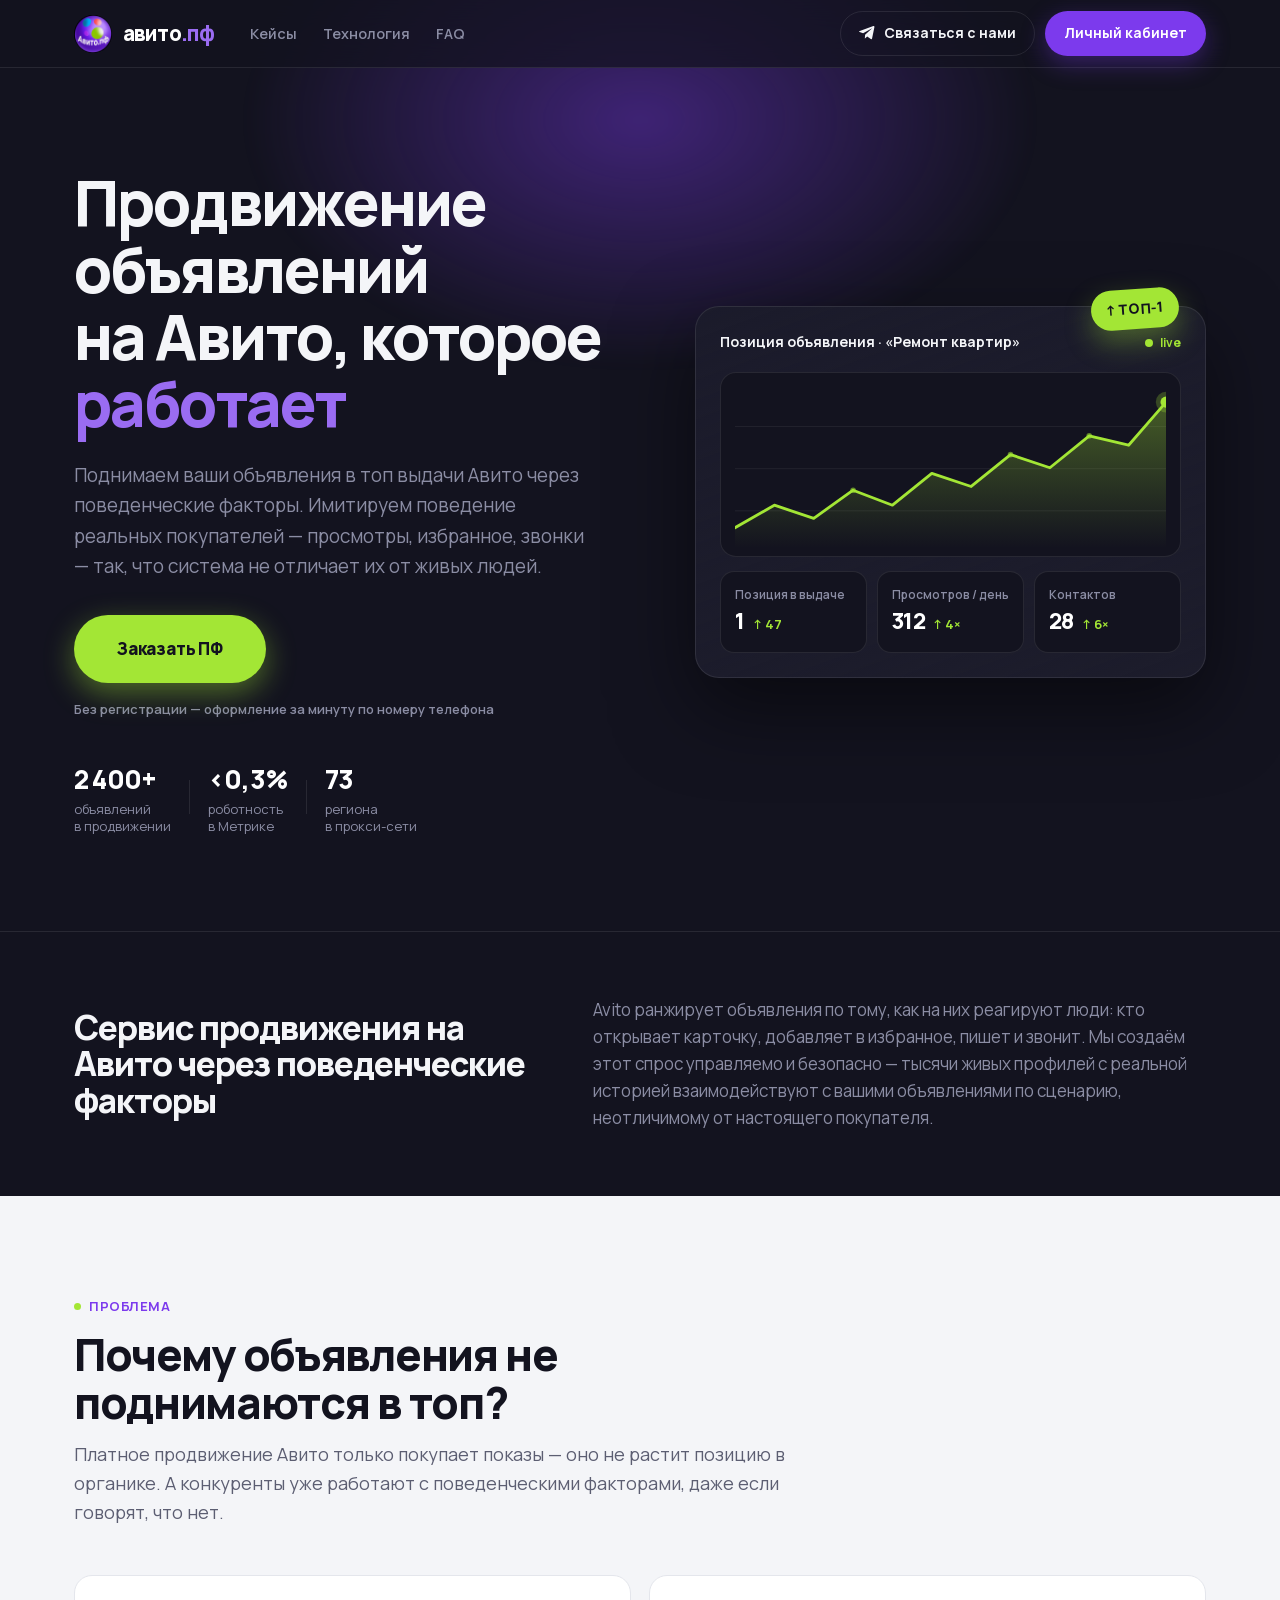
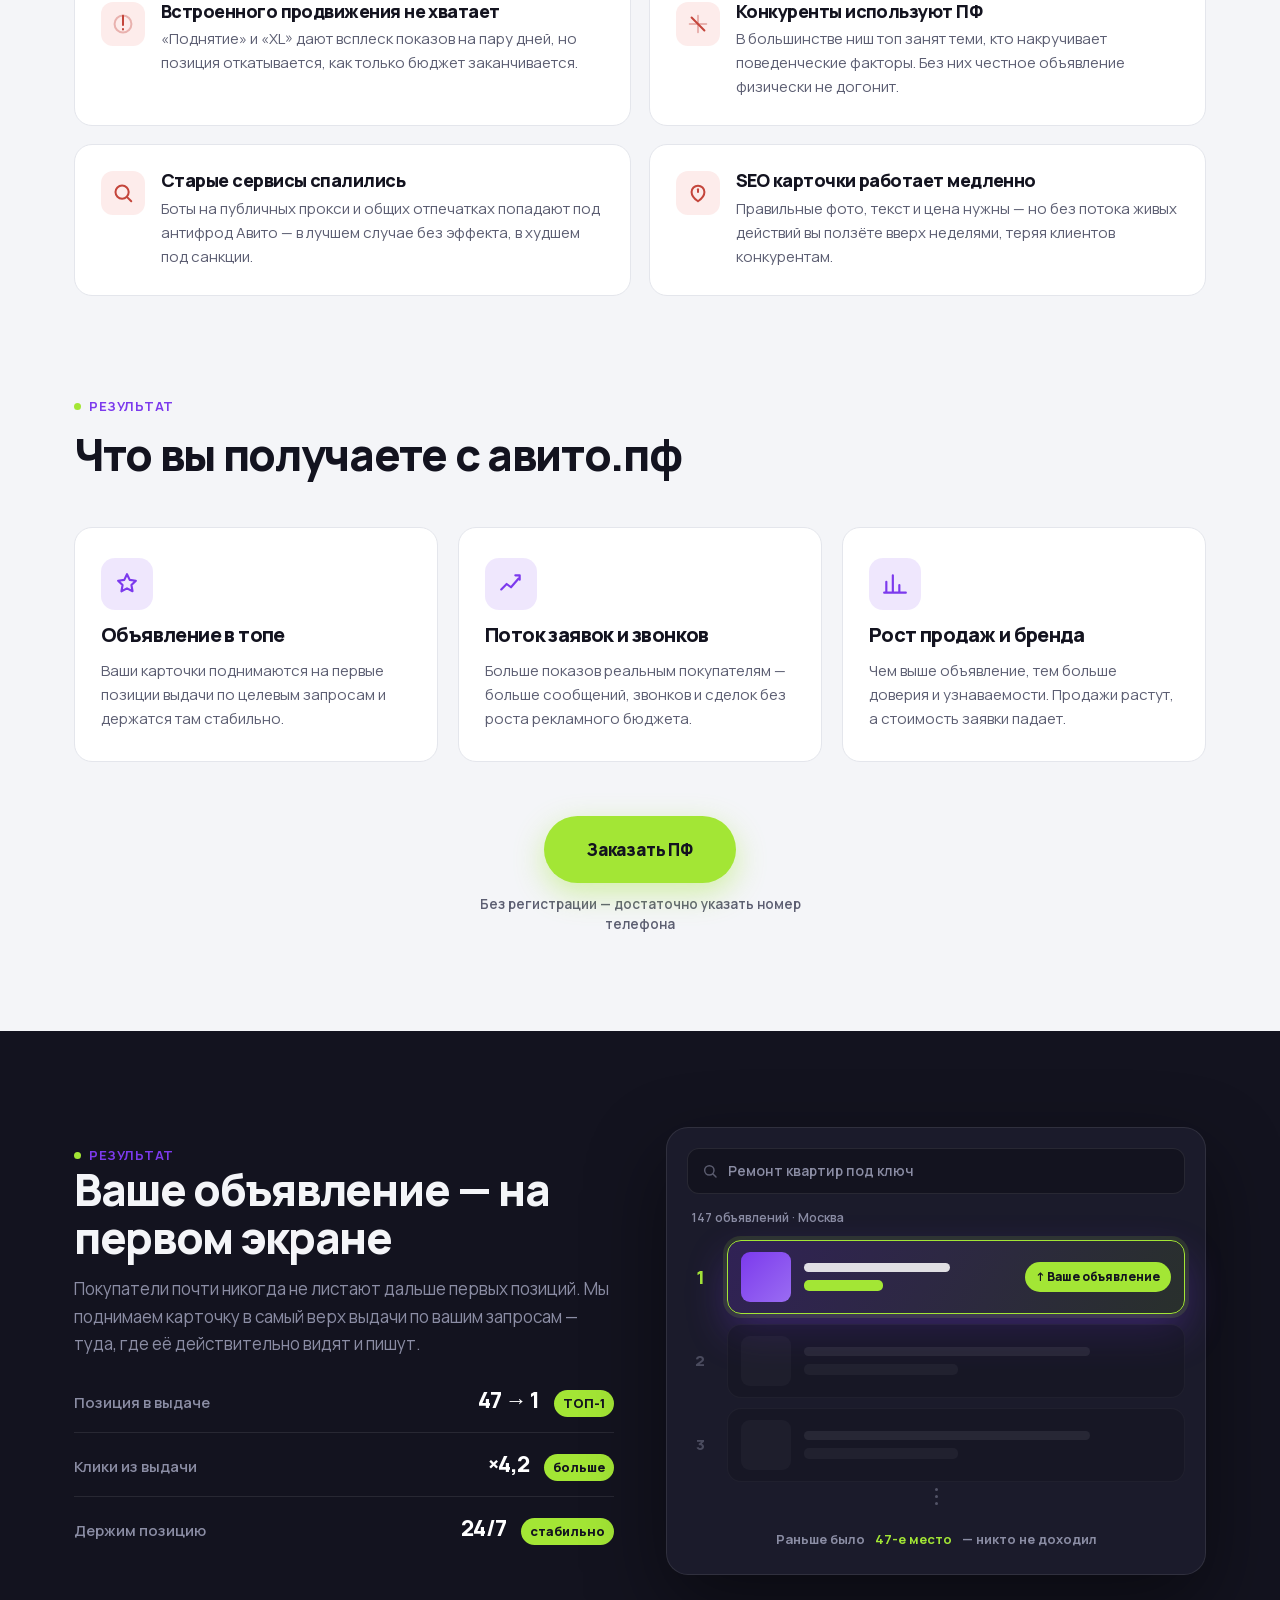
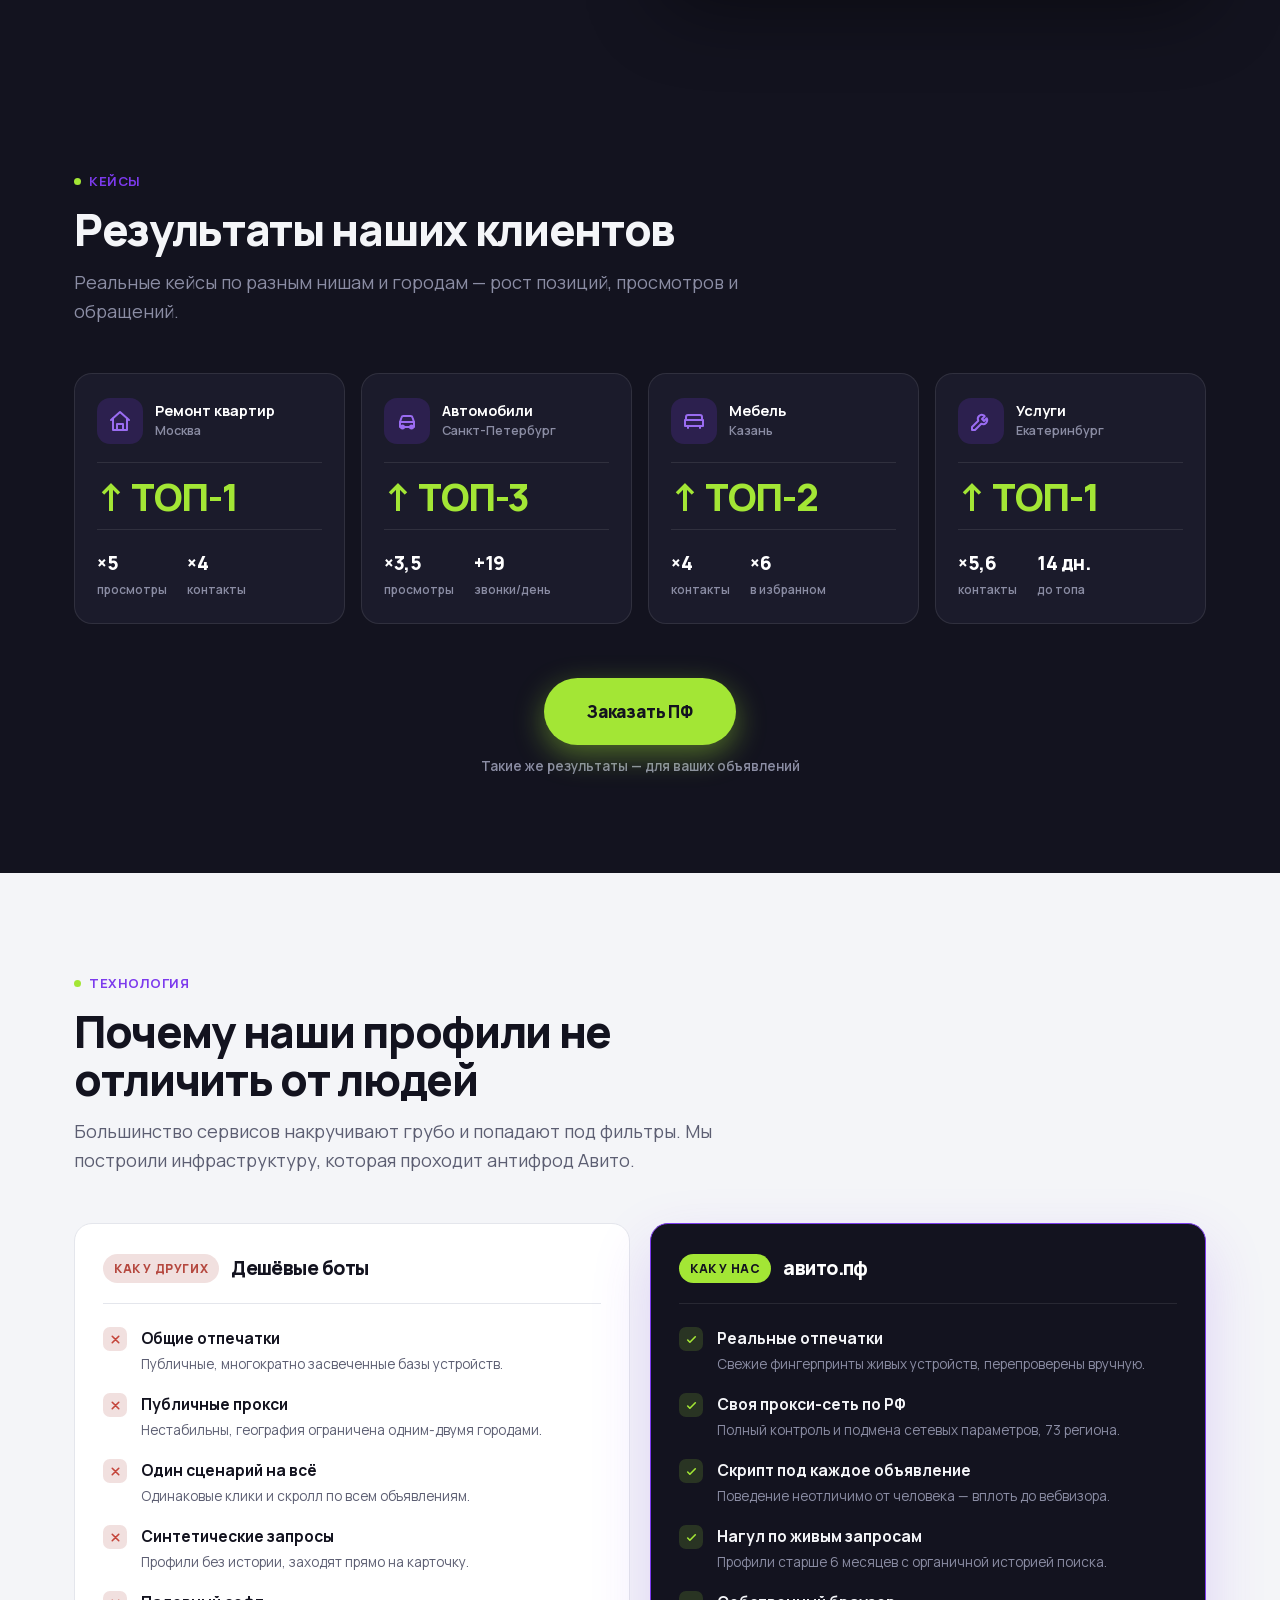
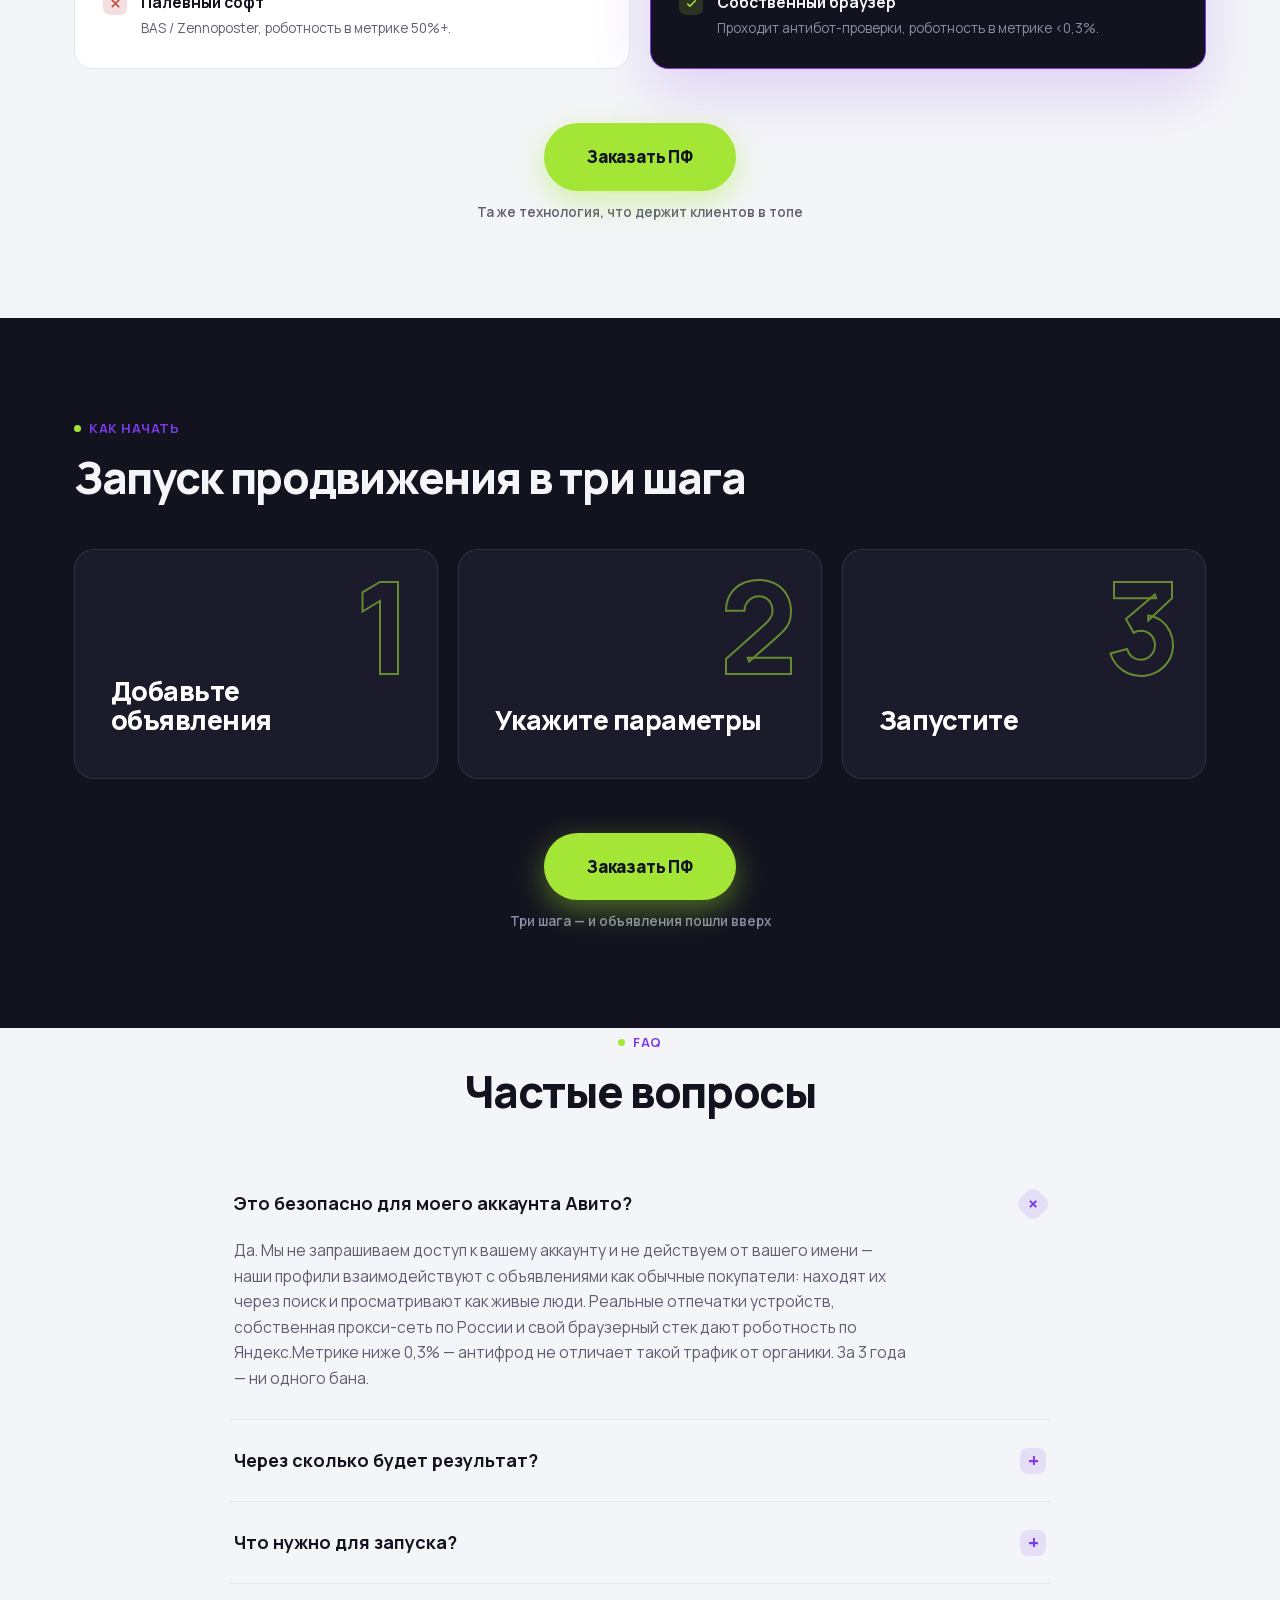
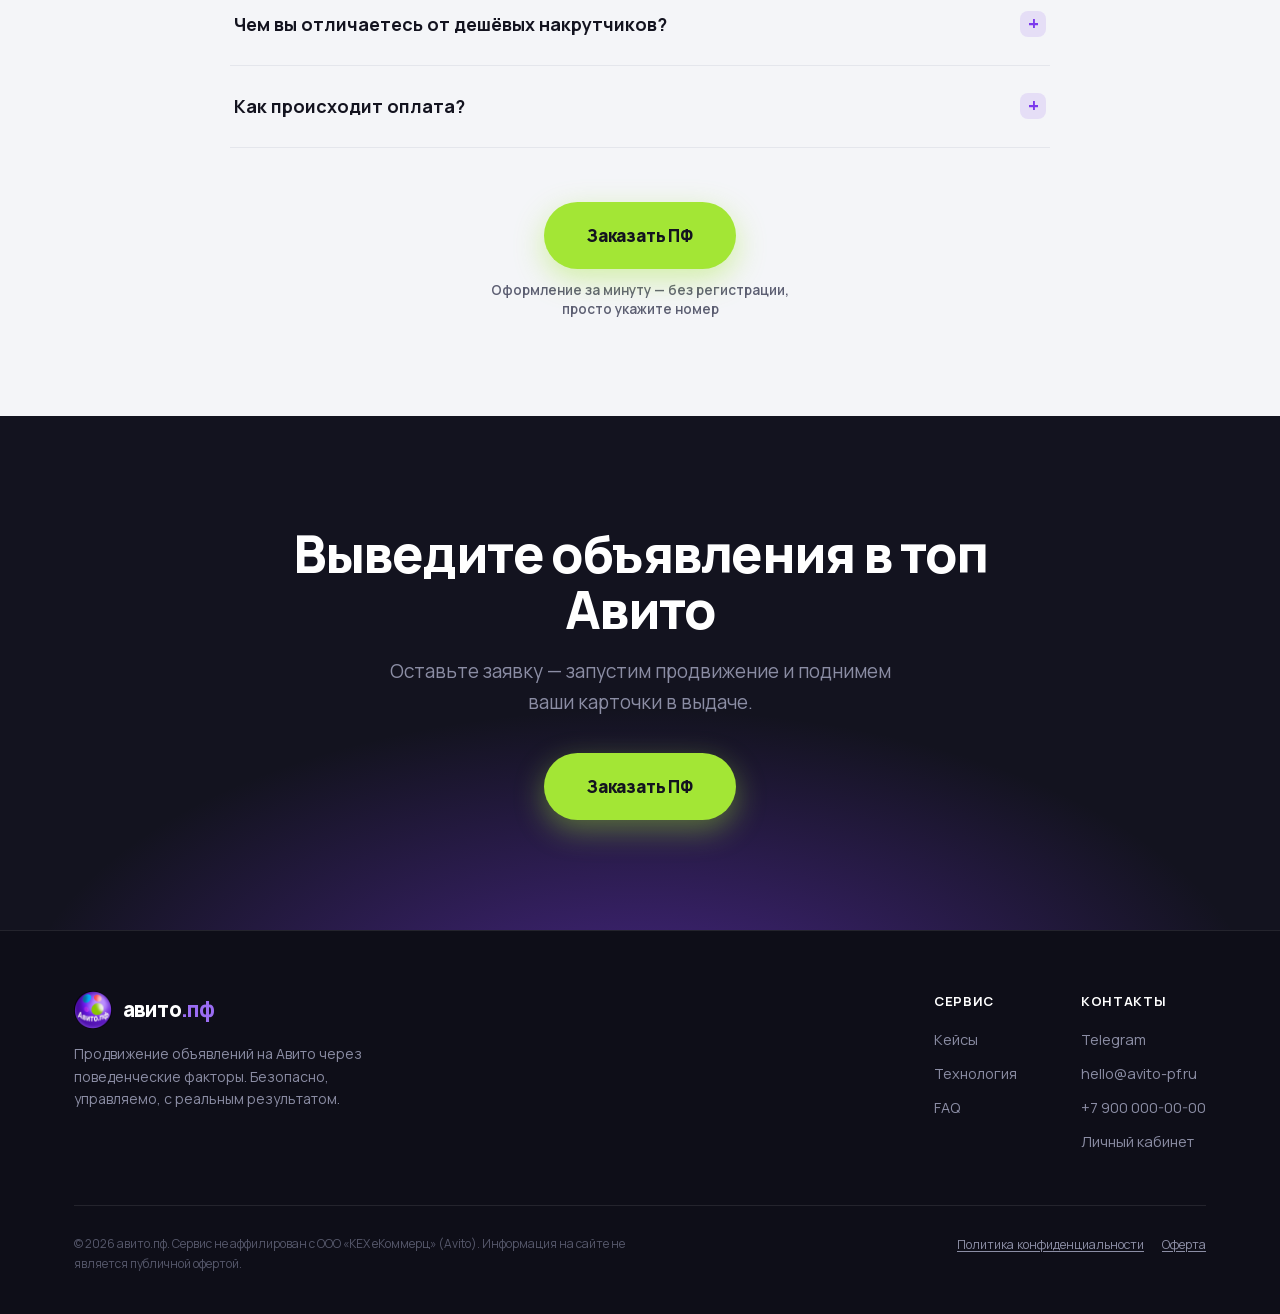
==== commit 1b04b54a: "feat(landing): add Telegram contact button to the header Кнопка «Связаться с нами» с иконкой Telegra" ====
--- a/web/landing/index.html
+++ b/web/landing/index.html
@@ -2,7 +2,17 @@
 <html>
 <head>
   <meta charset="utf-8">
+  <meta name="viewport" content="width=device-width, initial-scale=1.0">
   <title>авито.пф — продвижение объявлений на Авито, которое работает</title>
+  <link rel="icon" type="image/png" sizes="32x32" href="/favicon-32.png">
+  <!-- Иконка для «Добавить на экран Домой» (iOS) и установки PWA (Android) -->
+  <link rel="apple-touch-icon" sizes="180x180" href="/apple-touch-icon.png">
+  <link rel="manifest" href="/manifest.json">
+  <meta name="theme-color" content="#000000">
+  <meta name="mobile-web-app-capable" content="yes">
+  <meta name="apple-mobile-web-app-capable" content="yes">
+  <meta name="apple-mobile-web-app-status-bar-style" content="black-translucent">
+  <meta name="apple-mobile-web-app-title" content="авито.пф">
   <style>
     * { margin: 0; padding: 0; box-sizing: border-box; }
     body { background: #faf9f5; display: flex; align-items: center; justify-content: center; min-height: 100vh; font-family: -apple-system, BlinkMacSystemFont, sans-serif; }
@@ -17,6 +27,23 @@
       This page requires JavaScript to display.
     </div>
   </noscript>
+  <script>
+  (function () {
+    var ref = new URLSearchParams(location.search).get('ref');
+    if (!ref || !/^\d{1,12}(-[a-z0-9_-]{3,32})?$/i.test(ref)) return;
+    // Разметка подменяется загрузчиком после DOMContentLoaded — дописываем ref
+    // не при загрузке, а в момент клика: слушатель на document переживает swap.
+    document.addEventListener('click', function (e) {
+      var a = e.target && e.target.closest ? e.target.closest('a[href*="lk."]') : null;
+      if (!a) return;
+      try {
+        var u = new URL(a.getAttribute('href'), location.href);
+        u.searchParams.set('ref', ref);
+        a.setAttribute('href', u.toString());
+      } catch (err) { /* битые href пропускаем */ }
+    }, true);
+  })();
+  </script>
 </head>
 <body>
   <div id="__bundler_thumbnail">
@@ -35,15 +62,67 @@
   function setStatus(msg) { if (loading) loading.textContent = msg; }
 
   // Error sink persists across replaceWith since it's on window, not the DOM.
-  window.addEventListener('error', function(e) {
+  function appendErr(text) {
     var p = document.body || document.documentElement;
     var d = document.getElementById('__bundler_err') || p.appendChild(document.createElement('div'));
     d.id = '__bundler_err';
     d.style.cssText = 'position:fixed;bottom:12px;left:12px;right:12px;font:12px/1.4 ui-monospace,monospace;background:#2a1215;color:#ff8a80;padding:10px 14px;border-radius:8px;border:1px solid #5c2b2e;z-index:99999;white-space:pre-wrap;max-height:40vh;overflow:auto';
-    d.textContent = (d.textContent ? d.textContent + String.fromCharCode(10) : '') +
-      '[bundle] ' + (e.message || e.type) +
-      (e.filename ? ' (' + e.filename.slice(0, 60) + ':' + e.lineno + ')' : '');
+    d.textContent = (d.textContent ? d.textContent + String.fromCharCode(10) : '') + text;
+  }
+  window.addEventListener('error', function(e) {
+    appendErr('[bundle] ' + (e.message || e.type) +
+      (e.filename ? ' (' + e.filename.slice(0, 60) + ':' + e.lineno + ')' : '') +
+      (e.error && e.error.stack ? String.fromCharCode(10) + e.error.stack : ''));
   }, true);
+  window.addEventListener('unhandledrejection', function(e) {
+    var r = e.reason;
+    appendErr('[promise] ' + (r && (r.stack || r.message) ? (r.stack || r.message) : String(r)));
+  });
+  // Зеркалим console.error в баннер: на мобиле DevTools нет, а window 'error'
+  // для Babel-скриптов браузер санитизирует в "Script error." — зато
+  // console.error несёт настоящий текст ошибки React/приложения.
+  var __origConsoleError = console.error.bind(console);
+  console.error = function() {
+    try {
+      var parts = [];
+      for (var i = 0; i < arguments.length; i++) {
+        var a = arguments[i];
+        parts.push(a && a.stack ? a.stack : String(a));
+      }
+      appendErr('[console] ' + parts.join(' '));
+    } catch (_e) {}
+    __origConsoleError.apply(console, arguments);
+  };
+  // ВРЕМЕННАЯ диагностика. Babel-санитизированные ошибки внутри обработчиков
+  // событий теряют текст ("Script error."). Оборачиваем каждый слушатель в
+  // try/catch, чтобы поймать настоящий объект ошибки со стеком — в т.ч. на
+  // visibilitychange/pagehide/blur, которые Safari шлёт при открытии шторки
+  // «Поделиться». removeEventListener патчим в пару, чтобы снятие слушателей
+  // продолжало работать.
+  var __origAEL = EventTarget.prototype.addEventListener;
+  var __origREL = EventTarget.prototype.removeEventListener;
+  EventTarget.prototype.addEventListener = function(type, listener, opts) {
+    if (typeof listener === 'function') {
+      var wrapped = function(ev) {
+        try {
+          return listener.call(this, ev);
+        } catch (err) {
+          appendErr('[on:' + type + '] ' +
+            (err && err.stack ? err.stack : (err && err.message ? err.message : String(err))));
+          throw err;
+        }
+      };
+      try { listener.__wrapped = wrapped; } catch (_e) {}
+      return __origAEL.call(this, type, wrapped, opts);
+    }
+    return __origAEL.call(this, type, listener, opts);
+  };
+  EventTarget.prototype.removeEventListener = function(type, listener, opts) {
+    if (typeof listener === 'function' && listener.__wrapped) {
+      return __origREL.call(this, type, listener.__wrapped, opts);
+    }
+    return __origREL.call(this, type, listener, opts);
+  };
 
   try {
     const manifestEl = document.querySelector('script[type="__bundler/manifest"]');
@@ -122,18 +201,40 @@
     // (synthesizing one if the source HTML omitted it) but may carry
     // attributes through, so match the full opening tag. slice() rather than
     // replace() keeps us clear of $-pattern substitution in resourceScript.
+    // PWA-иконки для «Добавить на экран Домой» (iOS) и манифест (Android).
+    // Внутренний шаблон бандла своих icon-тегов не содержит, а внешний <head>
+    // выкидывается при замене documentElement ниже — поэтому инжектим теги
+    // прямо в <head> шаблона, рядом с resourceScript.
+    const iconTags =
+      '<link rel="icon" type="image/png" sizes="32x32" href="/favicon-32.png">' +
+      '<link rel="apple-touch-icon" sizes="180x180" href="/apple-touch-icon.png">' +
+      '<link rel="manifest" href="/manifest.json">' +
+      '<meta name="theme-color" content="#000000">' +
+      '<meta name="mobile-web-app-capable" content="yes">' +
+      '<meta name="apple-mobile-web-app-capable" content="yes">' +
+      '<meta name="apple-mobile-web-app-status-bar-style" content="black-translucent">' +
+      '<meta name="apple-mobile-web-app-title" content="авито.пф">';
     const headOpen = template.match(/<head[^>]*>/i);
     if (headOpen) {
       const i = headOpen.index + headOpen[0].length;
-      template = template.slice(0, i) + resourceScript + template.slice(i);
-    }
-
-    // Parse the template and swap the root element. Scripts inserted via
+      template = template.slice(0, i) + resourceScript + iconTags + template.slice(i);
+    }
+
+    // Parse the template and swap the document content. Scripts inserted via
     // DOMParser/replaceWith are inert per spec — re-create each with
     // createElement so they execute, awaiting onload for src scripts to
     // preserve ordering (React before ReactDOM before Babel before text/babel).
+    //
+    // Заменяем children документа, а не сам <html>: iOS Safari держит
+    // внутренние ссылки на documentElement (viewportDominantIFrameHandle для
+    // Share Sheet, AVKit для PiP/AirPlay), которые при replaceWith остаются
+    // указывать на detached node и крашатся с
+    // "null is not an object (evaluating '...contentWindow')".
     const doc = new DOMParser().parseFromString(template, 'text/html');
-    document.documentElement.replaceWith(doc.documentElement);
+    for (const a of doc.documentElement.attributes) {
+      document.documentElement.setAttribute(a.name, a.value);
+    }
+    document.documentElement.replaceChildren(...doc.documentElement.children);
     const dead = Array.from(document.scripts);
     for (const old of dead) {
       const s = document.createElement('script');
@@ -174,7 +275,7 @@
   </script>
 
   <script type="__bundler/template">
-"<!DOCTYPE html>\n<html lang=\"ru\"><head>\n<meta charset=\"UTF-8\">\n<meta name=\"viewport\" content=\"width=device-width, initial-scale=1.0\">\n<title>авито.пф — продвижение объявлений на Авито, которое работает<\u002Ftitle>\n<link rel=\"preconnect\" href=\"https://fonts.googleapis.com\">\n<link rel=\"preconnect\" href=\"https://fonts.gstatic.com\" crossorigin=\"anonymous\">\n<style>/* cyrillic-ext */\n@font-face {\n  font-family: 'Manrope';\n  font-style: normal;\n  font-weight: 400;\n  font-display: swap;\n  src: url(\"f88576c3-e03b-4d9a-93de-c530bc1a7055\") format('woff2');\n  unicode-range: U+0460-052F, U+1C80-1C8A, U+20B4, U+2DE0-2DFF, U+A640-A69F, U+FE2E-FE2F;\n}\n/* cyrillic */\n@font-face {\n  font-family: 'Manrope';\n  font-style: normal;\n  font-weight: 400;\n  font-display: swap;\n  src: url(\"38b6078b-4a58-4379-9662-92c650f046d2\") format('woff2');\n  unicode-range: U+0301, U+0400-045F, U+0490-0491, U+04B0-04B1, U+2116;\n}\n/* greek */\n@font-face {\n  font-family: 'Manrope';\n  font-style: normal;\n  font-weight: 400;\n  font-display: swap;\n  src: url(\"a9610aa6-a409-410a-8f4e-d920069ee852\") format('woff2');\n  unicode-range: U+0370-0377, U+037A-037F, U+0384-038A, U+038C, U+038E-03A1, U+03A3-03FF;\n}\n/* vietnamese */\n@font-face {\n  font-family: 'Manrope';\n  font-style: normal;\n  font-weight: 400;\n  font-display: swap;\n  src: url(\"004674dc-954e-4002-b4c4-821a3a158cb2\") format('woff2');\n  unicode-range: U+0102-0103, U+0110-0111, U+0128-0129, U+0168-0169, U+01A0-01A1, U+01AF-01B0, U+0300-0301, U+0303-0304, U+0308-0309, U+0323, U+0329, U+1EA0-1EF9, U+20AB;\n}\n/* latin-ext */\n@font-face {\n  font-family: 'Manrope';\n  font-style: normal;\n  font-weight: 400;\n  font-display: swap;\n  src: url(\"f9f32ecf-f758-4c3a-b570-a0065c08e162\") format('woff2');\n  unicode-range: U+0100-02BA, U+02BD-02C5, U+02C7-02CC, U+02CE-02D7, U+02DD-02FF, U+0304, U+0308, U+0329, U+1D00-1DBF, U+1E00-1E9F, U+1EF2-1EFF, U+2020, U+20A0-20AB, U+20AD-20C0, U+2113, U+2C60-2C7F, U+A720-A7FF;\n}\n/* latin */\n@font-face {\n  font-family: 'Manrope';\n  font-style: normal;\n  font-weight: 400;\n  font-display: swap;\n  src: url(\"1eda1b54-1e92-4c8e-9af1-0be1cade1b69\") format('woff2');\n  unicode-range: U+0000-00FF, U+0131, U+0152-0153, U+02BB-02BC, U+02C6, U+02DA, U+02DC, U+0304, U+0308, U+0329, U+2000-206F, U+20AC, U+2122, U+2191, U+2193, U+2212, U+2215, U+FEFF, U+FFFD;\n}\n/* cyrillic-ext */\n@font-face {\n  font-family: 'Manrope';\n  font-style: normal;\n  font-weight: 500;\n  font-display: swap;\n  src: url(\"f88576c3-e03b-4d9a-93de-c530bc1a7055\") format('woff2');\n  unicode-range: U+0460-052F, U+1C80-1C8A, U+20B4, U+2DE0-2DFF, U+A640-A69F, U+FE2E-FE2F;\n}\n/* cyrillic */\n@font-face {\n  font-family: 'Manrope';\n  font-style: normal;\n  font-weight: 500;\n  font-display: swap;\n  src: url(\"38b6078b-4a58-4379-9662-92c650f046d2\") format('woff2');\n  unicode-range: U+0301, U+0400-045F, U+0490-0491, U+04B0-04B1, U+2116;\n}\n/* greek */\n@font-face {\n  font-family: 'Manrope';\n  font-style: normal;\n  font-weight: 500;\n  font-display: swap;\n  src: url(\"a9610aa6-a409-410a-8f4e-d920069ee852\") format('woff2');\n  unicode-range: U+0370-0377, U+037A-037F, U+0384-038A, U+038C, U+038E-03A1, U+03A3-03FF;\n}\n/* vietnamese */\n@font-face {\n  font-family: 'Manrope';\n  font-style: normal;\n  font-weight: 500;\n  font-display: swap;\n  src: url(\"004674dc-954e-4002-b4c4-821a3a158cb2\") format('woff2');\n  unicode-range: U+0102-0103, U+0110-0111, U+0128-0129, U+0168-0169, U+01A0-01A1, U+01AF-01B0, U+0300-0301, U+0303-0304, U+0308-0309, U+0323, U+0329, U+1EA0-1EF9, U+20AB;\n}\n/* latin-ext */\n@font-face {\n  font-family: 'Manrope';\n  font-style: normal;\n  font-weight: 500;\n  font-display: swap;\n  src: url(\"f9f32ecf-f758-4c3a-b570-a0065c08e162\") format('woff2');\n  unicode-range: U+0100-02BA, U+02BD-02C5, U+02C7-02CC, U+02CE-02D7, U+02DD-02FF, U+0304, U+0308, U+0329, U+1D00-1DBF, U+1E00-1E9F, U+1EF2-1EFF, U+2020, U+20A0-20AB, U+20AD-20C0, U+2113, U+2C60-2C7F, U+A720-A7FF;\n}\n/* latin */\n@font-face {\n  font-family: 'Manrope';\n  font-style: normal;\n  font-weight: 500;\n  font-display: swap;\n  src: url(\"1eda1b54-1e92-4c8e-9af1-0be1cade1b69\") format('woff2');\n  unicode-range: U+0000-00FF, U+0131, U+0152-0153, U+02BB-02BC, U+02C6, U+02DA, U+02DC, U+0304, U+0308, U+0329, U+2000-206F, U+20AC, U+2122, U+2191, U+2193, U+2212, U+2215, U+FEFF, U+FFFD;\n}\n/* cyrillic-ext */\n@font-face {\n  font-family: 'Manrope';\n  font-style: normal;\n  font-weight: 600;\n  font-display: swap;\n  src: url(\"f88576c3-e03b-4d9a-93de-c530bc1a7055\") format('woff2');\n  unicode-range: U+0460-052F, U+1C80-1C8A, U+20B4, U+2DE0-2DFF, U+A640-A69F, U+FE2E-FE2F;\n}\n/* cyrillic */\n@font-face {\n  font-family: 'Manrope';\n  font-style: normal;\n  font-weight: 600;\n  font-display: swap;\n  src: url(\"38b6078b-4a58-4379-9662-92c650f046d2\") format('woff2');\n  unicode-range: U+0301, U+0400-045F, U+0490-0491, U+04B0-04B1, U+2116;\n}\n/* greek */\n@font-face {\n  font-family: 'Manrope';\n  font-style: normal;\n  font-weight: 600;\n  font-display: swap;\n  src: url(\"a9610aa6-a409-410a-8f4e-d920069ee852\") format('woff2');\n  unicode-range: U+0370-0377, U+037A-037F, U+0384-038A, U+038C, U+038E-03A1, U+03A3-03FF;\n}\n/* vietnamese */\n@font-face {\n  font-family: 'Manrope';\n  font-style: normal;\n  font-weight: 600;\n  font-display: swap;\n  src: url(\"004674dc-954e-4002-b4c4-821a3a158cb2\") format('woff2');\n  unicode-range: U+0102-0103, U+0110-0111, U+0128-0129, U+0168-0169, U+01A0-01A1, U+01AF-01B0, U+0300-0301, U+0303-0304, U+0308-0309, U+0323, U+0329, U+1EA0-1EF9, U+20AB;\n}\n/* latin-ext */\n@font-face {\n  font-family: 'Manrope';\n  font-style: normal;\n  font-weight: 600;\n  font-display: swap;\n  src: url(\"f9f32ecf-f758-4c3a-b570-a0065c08e162\") format('woff2');\n  unicode-range: U+0100-02BA, U+02BD-02C5, U+02C7-02CC, U+02CE-02D7, U+02DD-02FF, U+0304, U+0308, U+0329, U+1D00-1DBF, U+1E00-1E9F, U+1EF2-1EFF, U+2020, U+20A0-20AB, U+20AD-20C0, U+2113, U+2C60-2C7F, U+A720-A7FF;\n}\n/* latin */\n@font-face {\n  font-family: 'Manrope';\n  font-style: normal;\n  font-weight: 600;\n  font-display: swap;\n  src: url(\"1eda1b54-1e92-4c8e-9af1-0be1cade1b69\") format('woff2');\n  unicode-range: U+0000-00FF, U+0131, U+0152-0153, U+02BB-02BC, U+02C6, U+02DA, U+02DC, U+0304, U+0308, U+0329, U+2000-206F, U+20AC, U+2122, U+2191, U+2193, U+2212, U+2215, U+FEFF, U+FFFD;\n}\n/* cyrillic-ext */\n@font-face {\n  font-family: 'Manrope';\n  font-style: normal;\n  font-weight: 700;\n  font-display: swap;\n  src: url(\"f88576c3-e03b-4d9a-93de-c530bc1a7055\") format('woff2');\n  unicode-range: U+0460-052F, U+1C80-1C8A, U+20B4, U+2DE0-2DFF, U+A640-A69F, U+FE2E-FE2F;\n}\n/* cyrillic */\n@font-face {\n  font-family: 'Manrope';\n  font-style: normal;\n  font-weight: 700;\n  font-display: swap;\n  src: url(\"38b6078b-4a58-4379-9662-92c650f046d2\") format('woff2');\n  unicode-range: U+0301, U+0400-045F, U+0490-0491, U+04B0-04B1, U+2116;\n}\n/* greek */\n@font-face {\n  font-family: 'Manrope';\n  font-style: normal;\n  font-weight: 700;\n  font-display: swap;\n  src: url(\"a9610aa6-a409-410a-8f4e-d920069ee852\") format('woff2');\n  unicode-range: U+0370-0377, U+037A-037F, U+0384-038A, U+038C, U+038E-03A1, U+03A3-03FF;\n}\n/* vietnamese */\n@font-face {\n  font-family: 'Manrope';\n  font-style: normal;\n  font-weight: 700;\n  font-display: swap;\n  src: url(\"004674dc-954e-4002-b4c4-821a3a158cb2\") format('woff2');\n  unicode-range: U+0102-0103, U+0110-0111, U+0128-0129, U+0168-0169, U+01A0-01A1, U+01AF-01B0, U+0300-0301, U+0303-0304, U+0308-0309, U+0323, U+0329, U+1EA0-1EF9, U+20AB;\n}\n/* latin-ext */\n@font-face {\n  font-family: 'Manrope';\n  font-style: normal;\n  font-weight: 700;\n  font-display: swap;\n  src: url(\"f9f32ecf-f758-4c3a-b570-a0065c08e162\") format('woff2');\n  unicode-range: U+0100-02BA, U+02BD-02C5, U+02C7-02CC, U+02CE-02D7, U+02DD-02FF, U+0304, U+0308, U+0329, U+1D00-1DBF, U+1E00-1E9F, U+1EF2-1EFF, U+2020, U+20A0-20AB, U+20AD-20C0, U+2113, U+2C60-2C7F, U+A720-A7FF;\n}\n/* latin */\n@font-face {\n  font-family: 'Manrope';\n  font-style: normal;\n  font-weight: 700;\n  font-display: swap;\n  src: url(\"1eda1b54-1e92-4c8e-9af1-0be1cade1b69\") format('woff2');\n  unicode-range: U+0000-00FF, U+0131, U+0152-0153, U+02BB-02BC, U+02C6, U+02DA, U+02DC, U+0304, U+0308, U+0329, U+2000-206F, U+20AC, U+2122, U+2191, U+2193, U+2212, U+2215, U+FEFF, U+FFFD;\n}\n/* cyrillic-ext */\n@font-face {\n  font-family: 'Manrope';\n  font-style: normal;\n  font-weight: 800;\n  font-display: swap;\n  src: url(\"f88576c3-e03b-4d9a-93de-c530bc1a7055\") format('woff2');\n  unicode-range: U+0460-052F, U+1C80-1C8A, U+20B4, U+2DE0-2DFF, U+A640-A69F, U+FE2E-FE2F;\n}\n/* cyrillic */\n@font-face {\n  font-family: 'Manrope';\n  font-style: normal;\n  font-weight: 800;\n  font-display: swap;\n  src: url(\"38b6078b-4a58-4379-9662-92c650f046d2\") format('woff2');\n  unicode-range: U+0301, U+0400-045F, U+0490-0491, U+04B0-04B1, U+2116;\n}\n/* greek */\n@font-face {\n  font-family: 'Manrope';\n  font-style: normal;\n  font-weight: 800;\n  font-display: swap;\n  src: url(\"a9610aa6-a409-410a-8f4e-d920069ee852\") format('woff2');\n  unicode-range: U+0370-0377, U+037A-037F, U+0384-038A, U+038C, U+038E-03A1, U+03A3-03FF;\n}\n/* vietnamese */\n@font-face {\n  font-family: 'Manrope';\n  font-style: normal;\n  font-weight: 800;\n  font-display: swap;\n  src: url(\"004674dc-954e-4002-b4c4-821a3a158cb2\") format('woff2');\n  unicode-range: U+0102-0103, U+0110-0111, U+0128-0129, U+0168-0169, U+01A0-01A1, U+01AF-01B0, U+0300-0301, U+0303-0304, U+0308-0309, U+0323, U+0329, U+1EA0-1EF9, U+20AB;\n}\n/* latin-ext */\n@font-face {\n  font-family: 'Manrope';\n  font-style: normal;\n  font-weight: 800;\n  font-display: swap;\n  src: url(\"f9f32ecf-f758-4c3a-b570-a0065c08e162\") format('woff2');\n  unicode-range: U+0100-02BA, U+02BD-02C5, U+02C7-02CC, U+02CE-02D7, U+02DD-02FF, U+0304, U+0308, U+0329, U+1D00-1DBF, U+1E00-1E9F, U+1EF2-1EFF, U+2020, U+20A0-20AB, U+20AD-20C0, U+2113, U+2C60-2C7F, U+A720-A7FF;\n}\n/* latin */\n@font-face {\n  font-family: 'Manrope';\n  font-style: normal;\n  font-weight: 800;\n  font-display: swap;\n  src: url(\"1eda1b54-1e92-4c8e-9af1-0be1cade1b69\") format('woff2');\n  unicode-range: U+0000-00FF, U+0131, U+0152-0153, U+02BB-02BC, U+02C6, U+02DA, U+02DC, U+0304, U+0308, U+0329, U+2000-206F, U+20AC, U+2122, U+2191, U+2193, U+2212, U+2215, U+FEFF, U+FFFD;\n}\n<\u002Fstyle>\n\n<style>\n  :root{\n    --ink:#13131f; --ink-2:#1b1b2b; --ink-3:#262638;\n    --light:#f4f5f8; --white:#ffffff;\n    --violet:#7c3aed; --violet-2:#9a6cf2; --violet-soft:rgba(124,58,237,0.12);\n    --lime:#a3e635;\n    --on-dark:#f4f5f8; --mut-dark:#8b8da4; --bd-dark:rgba(255,255,255,0.09);\n    --on-light:#13131f; --mut-light:#5c5e72; --bd-light:#e4e6ec;\n    --maxw:1180px;\n    --r:18px; --r-sm:12px;\n  }\n  *,*::before,*::after{box-sizing:border-box;margin:0;padding:0;}\n  html{scroll-behavior:smooth;-webkit-text-size-adjust:100%;}\n  body{\n    font-family:'Manrope',-apple-system,BlinkMacSystemFont,sans-serif;\n    background:var(--ink); color:var(--on-light);\n    line-height:1.6; font-size:16px; -webkit-font-smoothing:antialiased;\n  }\n  img,svg{display:block;max-width:100%;}\n  a{text-decoration:none;color:inherit;}\n  ::selection{background:var(--lime);color:var(--ink);}\n\n  .wrap{max-width:var(--maxw);margin:0 auto;padding:0 24px;}\n  .sec{padding:96px 0;}\n  .eyebrow{\n    display:inline-flex;align-items:center;gap:8px;\n    font-size:13px;font-weight:700;letter-spacing:.04em;text-transform:uppercase;\n    color:var(--violet);\n  }\n  .eyebrow::before{content:\"\";width:7px;height:7px;border-radius:50%;background:var(--lime);}\n  h1,h2,h3{letter-spacing:-0.03em;line-height:1.08;font-weight:800;}\n  h2{font-size:clamp(28px,4vw,44px);}\n  .lead{font-size:clamp(16px,2vw,19px);line-height:1.6;}\n\n  /* sections: dark / light */\n  .dark{background:var(--ink);color:var(--on-dark);}\n  .light{background:var(--light);color:var(--on-light);}\n  .dark .mut{color:var(--mut-dark);}\n  .light .mut{color:var(--mut-light);}\n\n  /* buttons */\n  .btn{\n    display:inline-flex;align-items:center;justify-content:center;gap:9px;\n    padding:14px 26px;border-radius:999px;font-family:inherit;\n    font-size:15px;font-weight:700;cursor:pointer;border:1.5px solid transparent;\n    transition:transform .12s ease, background .15s, border-color .15s, box-shadow .15s;\n    white-space:nowrap;\n  }\n  .btn:active{transform:scale(.97);}\n  .btn--primary{background:var(--violet);color:#fff;box-shadow:0 8px 24px rgba(124,58,237,.35);}\n  .btn--primary:hover{background:var(--violet-2);box-shadow:0 10px 30px rgba(124,58,237,.5);}\n  .btn--lime{background:var(--lime);color:var(--ink);}\n  .btn--lime:hover{filter:brightness(1.05);transform:translateY(-1px);}\n  .btn--ghost-d{background:transparent;color:var(--on-dark);border-color:var(--bd-dark);}\n  .btn--ghost-d:hover{background:rgba(255,255,255,.06);border-color:rgba(255,255,255,.25);}\n  .btn--ghost-l{background:transparent;color:var(--on-light);border-color:var(--bd-light);}\n  .btn--ghost-l:hover{background:#fff;border-color:#c9ccd6;}\n  .btn--lg{padding:17px 34px;font-size:16px;}\n  /* prominent primary CTA */\n  .btn--cta{\n    background:var(--lime);color:var(--ink);font-weight:800;\n    font-size:17px;padding:19px 42px;letter-spacing:-0.01em;\n    box-shadow:0 10px 30px rgba(163,230,53,.42);\n    position:relative;overflow:visible;\n  }\n  .btn--cta::after{\n    content:\"\";position:absolute;inset:0;border-radius:inherit;\n    box-shadow:0 0 0 0 rgba(163,230,53,.55);\n  }\n  .btn--cta:hover{transform:translateY(-2px);box-shadow:0 16px 44px rgba(163,230,53,.6);filter:brightness(1.04);}\n  @media(prefers-reduced-motion:no-preference){\n    .btn--cta::after{animation:ctaPulse 2.4s ease-out infinite;}\n  }\n  @keyframes ctaPulse{0%{box-shadow:0 0 0 0 rgba(163,230,53,.5);}70%{box-shadow:0 0 0 16px rgba(163,230,53,0);}100%{box-shadow:0 0 0 0 rgba(163,230,53,0);}}\n  .cta-note{font-size:13px;color:var(--mut-dark);font-weight:600;}\n  .light .cta-note{color:var(--mut-light);}\n\n  /* ===== RANK / SERP CLIMB ===== */\n  .rank__grid{display:grid;grid-template-columns:1fr 1fr;gap:52px;align-items:center;}\n  .rank__lead{font-size:17px;color:var(--mut-dark);margin:14px 0 26px;}\n  .rank__deltas{display:flex;flex-direction:column;gap:14px;}\n  .delta{display:flex;align-items:baseline;gap:14px;padding-bottom:14px;border-bottom:1px solid var(--bd-dark);}\n  .delta:last-child{border-bottom:none;}\n  .delta__k{flex:1;font-size:15px;color:var(--mut-dark);font-weight:600;}\n  .delta__v{font-size:22px;font-weight:800;color:#fff;letter-spacing:-0.02em;}\n  .delta__x{font-size:13px;font-weight:800;color:var(--ink);background:var(--lime);padding:3px 9px;border-radius:999px;}\n\n  .serp{\n    background:var(--ink-2);border:1px solid var(--bd-dark);border-radius:22px;\n    padding:20px;box-shadow:0 30px 80px rgba(0,0,0,.45);\n  }\n  .serp__bar{\n    display:flex;align-items:center;gap:10px;background:var(--ink);\n    border:1px solid var(--bd-dark);border-radius:12px;padding:11px 14px;color:var(--mut-dark);font-size:14px;font-weight:600;\n  }\n  .serp__bar svg{flex-shrink:0;opacity:.6;}\n  .serp__count{font-size:12.5px;color:var(--mut-dark);font-weight:600;margin:14px 4px 12px;}\n  .serp__list{display:flex;flex-direction:column;gap:10px;}\n  .serprow{display:flex;align-items:center;gap:14px;}\n  .serprow__pos{\n    flex-shrink:0;width:26px;text-align:center;font-size:15px;font-weight:800;color:var(--mut-dark);letter-spacing:-0.02em;\n  }\n  .serprow__card{\n    flex:1;display:flex;align-items:center;gap:13px;background:var(--ink);\n    border:1px solid var(--bd-dark);border-radius:14px;padding:11px 13px;\n  }\n  .serprow__thumb{flex-shrink:0;width:50px;height:50px;border-radius:9px;background:rgba(255,255,255,.07);}\n  .serprow__meta{flex:1;min-width:0;}\n  .serprow__title{height:9px;border-radius:5px;background:rgba(255,255,255,.16);width:78%;margin-bottom:8px;}\n  .serprow__price{height:11px;border-radius:5px;background:rgba(255,255,255,.10);width:42%;}\n  .serprow--dim{opacity:.42;}\n  .serprow--you .serprow__pos{color:var(--lime);font-size:18px;}\n  .serprow--you .serprow__card{\n    background:linear-gradient(120deg,rgba(124,58,237,.22),rgba(163,230,53,.10));\n    border:1.5px solid var(--lime);box-shadow:0 0 0 4px rgba(163,230,53,.12),0 18px 40px rgba(124,58,237,.3);\n  }\n  .serprow--you .serprow__thumb{background:linear-gradient(135deg,var(--violet),var(--violet-2));}\n  .serprow--you .serprow__title{background:rgba(255,255,255,.85);width:70%;}\n  .serprow--you .serprow__price{background:var(--lime);width:38%;}\n  .you-tag{\n    flex-shrink:0;display:inline-flex;align-items:center;gap:6px;font-size:12px;font-weight:800;\n    color:var(--ink);background:var(--lime);padding:5px 11px;border-radius:999px;white-space:nowrap;\n  }\n  .serp__climb{\n    display:flex;align-items:center;justify-content:center;gap:10px;margin:14px 0 4px;\n    font-size:13px;font-weight:700;color:var(--mut-dark);\n  }\n  .serp__climb b{color:var(--lime);}\n  .serp__dots{display:flex;flex-direction:column;align-items:center;gap:4px;padding:6px 0 10px;color:var(--mut-dark);}\n  .serp__dots span{width:3px;height:3px;border-radius:50%;background:currentColor;opacity:.5;}\n\n  /* ===== ×2 PROMO BADGE ===== */\n  .promo-badge{\n    display:inline-flex;align-items:center;gap:10px;\n    background:linear-gradient(100deg,var(--lime),#c2f15e);\n    color:var(--ink);font-weight:800;font-size:14.5px;letter-spacing:-0.01em;\n    padding:10px 18px 10px 14px;border-radius:999px;white-space:nowrap;\n    box-shadow:0 8px 24px rgba(163,230,53,.36);\n  }\n  .promo-badge .gift{\n    display:inline-flex;width:26px;height:26px;border-radius:50%;\n    background:var(--ink);color:var(--lime);align-items:center;justify-content:center;\n    font-size:14px;flex-shrink:0;\n  }\n  .promo-badge .x2{font-weight:800;background:var(--ink);color:var(--lime);padding:2px 8px;border-radius:999px;font-size:13px;}\n\n  /* ===== HEADER ===== */\n  header.nav{\n    position:fixed;top:0;left:0;right:0;z-index:100;height:68px;\n    background:rgba(19,19,31,.72);backdrop-filter:blur(14px);-webkit-backdrop-filter:blur(14px);\n    border-bottom:1px solid var(--bd-dark);\n  }\n  .nav__in{max-width:var(--maxw);margin:0 auto;padding:0 24px;height:100%;display:flex;align-items:center;gap:28px;}\n  .logo{display:flex;align-items:center;gap:11px;}\n  .logo .mark{width:38px;height:38px;flex-shrink:0;border-radius:50%;object-fit:cover;background:#000;}\n  .logo .word{font-weight:800;font-size:21px;letter-spacing:-0.04em;color:#fff;}\n  .logo .word b{color:var(--violet-2);font-weight:800;}\n  .nav__links{display:flex;gap:26px;margin-left:8px;}\n  .nav__links a{font-size:14.5px;font-weight:600;color:var(--mut-dark);transition:color .15s;}\n  .nav__links a:hover{color:var(--on-dark);}\n  .nav__spacer{flex:1;}\n  .nav__cta{display:flex;align-items:center;gap:10px;}\n  .nav .btn{padding:10px 18px;font-size:14px;}\n  .tg-ic{width:16px;height:16px;}\n\n  /* ===== HERO ===== */\n  .hero{position:relative;overflow:hidden;padding:150px 0 96px;}\n  .hero__glow{\n    position:absolute;top:-160px;left:50%;transform:translateX(-50%);\n    width:900px;height:560px;pointer-events:none;\n    background:radial-gradient(ellipse at center,rgba(124,58,237,.42) 0%,rgba(124,58,237,0) 62%);\n    filter:blur(8px);\n  }\n  .hero__grid{\n    position:relative;display:grid;grid-template-columns:1.05fr .95fr;gap:56px;align-items:center;\n  }\n  .hero h1{font-size:clamp(36px,5.4vw,62px);margin:20px 0 22px;}\n  .hero h1 .hl{color:var(--violet-2);}\n  .hero .lead{color:var(--mut-dark);max-width:520px;margin-bottom:34px;}\n  .hero__ctas{display:flex;flex-wrap:wrap;gap:14px;align-items:center;}\n  .hero__ctas .cta-note{width:100%;margin-top:2px;}\n  .hero__trust{margin-top:40px;display:flex;align-items:center;gap:18px;flex-wrap:wrap;}\n  .hero__trust .num{font-size:26px;font-weight:800;color:#fff;letter-spacing:-0.03em;}\n  .hero__trust .lbl{font-size:13px;color:var(--mut-dark);line-height:1.3;}\n  .hero__trust .vr{width:1px;height:34px;background:var(--bd-dark);}\n\n  /* hero dashboard card */\n  .dash{\n    position:relative;background:linear-gradient(160deg,#20203200,#1c1c2b);\n    background-color:var(--ink-2);\n    border:1px solid var(--bd-dark);border-radius:24px;padding:24px;\n    box-shadow:0 30px 80px rgba(0,0,0,.5);\n  }\n  .dash__top{display:flex;align-items:center;justify-content:space-between;margin-bottom:18px;}\n  .dash__title{font-size:14px;font-weight:700;color:var(--on-dark);}\n  .dash__live{display:inline-flex;align-items:center;gap:7px;font-size:12px;font-weight:700;color:var(--lime);}\n  .dash__live::before{content:\"\";width:8px;height:8px;border-radius:50%;background:var(--lime);box-shadow:0 0 0 0 rgba(163,230,53,.6);animation:pulse 2s infinite;}\n  @keyframes pulse{0%{box-shadow:0 0 0 0 rgba(163,230,53,.55);}70%{box-shadow:0 0 0 10px rgba(163,230,53,0);}100%{box-shadow:0 0 0 0 rgba(163,230,53,0);}}\n  .dash__chart{background:var(--ink);border:1px solid var(--bd-dark);border-radius:16px;padding:16px 14px 8px;}\n  .dash__rank{display:flex;gap:10px;margin-top:14px;}\n  .rankcell{flex:1;background:var(--ink);border:1px solid var(--bd-dark);border-radius:14px;padding:13px 14px;display:flex;flex-direction:column;justify-content:space-between;min-height:78px;}\n  .rankcell .k{font-size:12px;color:var(--mut-dark);font-weight:600;}\n  .rankcell .v{font-size:22px;font-weight:800;color:#fff;letter-spacing:-0.03em;margin-top:auto;}\n  .rankcell .v small{font-size:13px;color:var(--lime);font-weight:700;margin-left:5px;letter-spacing:0;}\n  .float{position:absolute;border-radius:14px;}\n  .float--badge{\n    top:-18px;right:26px;background:var(--lime);color:var(--ink);\n    font-weight:800;font-size:14px;padding:9px 15px;border-radius:999px;\n    box-shadow:0 12px 28px rgba(163,230,53,.35);transform:rotate(-4deg);\n  }\n\n  /* intro strip */\n  .intro{padding:64px 0;border-top:1px solid var(--bd-dark);}\n  .intro__grid{display:grid;grid-template-columns:1fr 1.3fr;gap:48px;align-items:center;}\n  .intro h2{font-size:clamp(24px,3vw,34px);}\n  .intro p{color:var(--mut-dark);font-size:17px;}\n\n  /* ===== generic feature cards ===== */\n  .grid-3{display:grid;grid-template-columns:repeat(3,1fr);gap:20px;}\n  .head-block{max-width:720px;margin-bottom:48px;}\n  .head-block h2{margin:14px 0 14px;}\n  .head-block p{font-size:18px;}\n\n  .vcard{\n    background:var(--white);border:1px solid var(--bd-light);border-radius:var(--r);\n    padding:30px 26px;display:flex;flex-direction:column;gap:14px;\n    transition:transform .15s, box-shadow .2s;\n  }\n  .vcard:hover{transform:translateY(-3px);box-shadow:0 18px 44px rgba(19,19,31,.09);}\n  .vic{width:52px;height:52px;border-radius:14px;display:flex;align-items:center;justify-content:center;background:var(--violet-soft);}\n  .vcard h3{font-size:20px;}\n  .vcard p{color:var(--mut-light);font-size:15px;line-height:1.6;}\n\n  /* \"почему не растут\" - problem list */\n  .why{display:grid;grid-template-columns:1fr 1fr;gap:18px;margin-top:8px;}\n  .prob{\n    background:var(--white);border:1px solid var(--bd-light);border-radius:var(--r);\n    padding:26px;display:flex;gap:16px;align-items:flex-start;\n  }\n  .prob__ic{flex-shrink:0;width:44px;height:44px;border-radius:12px;background:#fdeceb;display:flex;align-items:center;justify-content:center;}\n  .prob h3{font-size:18px;margin-bottom:6px;}\n  .prob p{color:var(--mut-light);font-size:15px;}\n\n  /* ===== RESULTS (dark, image slots) ===== */\n  .results-row{display:grid;grid-template-columns:repeat(4,1fr);gap:16px;}\n  .shot{\n    background:var(--ink-2);border:1px solid var(--bd-dark);border-radius:16px;\n    padding:12px;display:flex;flex-direction:column;gap:12px;\n  }\n  /* ===== CLIENT RESULTS — metric cards ===== */\n  .results-row{display:grid;grid-template-columns:repeat(4,1fr);gap:16px;}\n  .rescard{\n    background:var(--ink-2);border:1px solid var(--bd-dark);border-radius:18px;\n    padding:24px 22px;display:flex;flex-direction:column;gap:18px;\n    transition:border-color .2s, transform .15s;\n  }\n  .rescard:hover{border-color:rgba(163,230,53,.4);transform:translateY(-3px);}\n  .rescard__top{display:flex;align-items:center;gap:12px;}\n  .rescard__ic{flex-shrink:0;width:46px;height:46px;border-radius:13px;background:rgba(124,58,237,.18);display:flex;align-items:center;justify-content:center;color:var(--violet-2);}\n  .rescard__niche{font-size:14.5px;font-weight:700;color:#fff;line-height:1.2;}\n  .rescard__city{font-size:12.5px;font-weight:600;color:var(--mut-dark);margin-top:2px;}\n  .rescard__hero{display:flex;align-items:baseline;gap:9px;padding:14px 0;border-top:1px solid var(--bd-dark);border-bottom:1px solid var(--bd-dark);}\n  .rescard__pos{font-size:38px;font-weight:800;color:var(--lime);letter-spacing:-0.03em;line-height:1;}\n  .rescard__poslbl{font-size:13px;font-weight:700;color:var(--mut-dark);}\n  .rescard__stats{display:flex;gap:20px;}\n  .rescard__stat .v{font-size:19px;font-weight:800;color:#fff;letter-spacing:-0.02em;}\n  .rescard__stat .k{font-size:12px;font-weight:600;color:var(--mut-dark);margin-top:1px;}\n\n  /* ===== TECH COMPARISON ===== */\n  .cmp{display:grid;grid-template-columns:1fr 1fr;gap:20px;margin-top:8px;}\n  .cmp__col{border-radius:var(--r);padding:30px 28px;}\n  .cmp__bad{background:var(--white);border:1px solid var(--bd-light);}\n  .cmp__good{background:var(--ink);border:1px solid var(--violet);box-shadow:0 24px 60px rgba(124,58,237,.18);}\n  .cmp__h{display:flex;align-items:center;gap:12px;margin-bottom:22px;padding-bottom:20px;border-bottom:1px solid var(--bd-light);}\n  .cmp__good .cmp__h{border-color:var(--bd-dark);}\n  .cmp__tag{font-size:12px;font-weight:800;letter-spacing:.05em;text-transform:uppercase;padding:5px 11px;border-radius:999px;}\n  .cmp__bad .cmp__tag{background:#f1e0df;color:#b5483f;}\n  .cmp__good .cmp__tag{background:var(--lime);color:var(--ink);}\n  .cmp__col h3{font-size:19px;}\n  .cmp__good h3{color:#fff;}\n  .cmp__list{display:flex;flex-direction:column;gap:18px;}\n  .cmp__item{display:flex;gap:14px;align-items:flex-start;}\n  .cmp__item .ci{flex-shrink:0;width:24px;height:24px;border-radius:7px;display:flex;align-items:center;justify-content:center;margin-top:1px;}\n  .cmp__bad .ci{background:#f1e0df;}\n  .cmp__good .ci{background:rgba(163,230,53,.16);}\n  .cmp__item .ct{font-weight:700;font-size:15.5px;}\n  .cmp__good .ct{color:var(--on-dark);}\n  .cmp__item .cd{font-size:13.5px;line-height:1.5;margin-top:3px;}\n  .cmp__bad .cd{color:var(--mut-light);}\n  .cmp__good .cd{color:var(--mut-dark);}\n\n  /* ===== 3 STEPS ===== */\n  .steps{display:grid;grid-template-columns:repeat(3,1fr);gap:20px;margin-top:8px;}\n  .step{position:relative;overflow:hidden;background:var(--ink-2);border:1px solid var(--bd-dark);border-radius:20px;padding:52px 36px 44px;min-height:230px;display:flex;flex-direction:column;justify-content:flex-end;transition:border-color .2s, transform .15s;}\n  .step:hover{border-color:rgba(163,230,53,.4);transform:translateY(-3px);}\n  .step__n{font-family:inherit;font-size:128px;font-weight:800;line-height:.8;letter-spacing:-0.05em;color:transparent;-webkit-text-stroke:2px rgba(163,230,53,.55);text-stroke:2px rgba(163,230,53,.55);position:absolute;top:24px;right:30px;pointer-events:none;}\n  .step h3{font-size:27px;color:#fff;letter-spacing:-0.02em;position:relative;}\n\n  /* ===== PRICING ===== */\n  .price-grid{display:grid;grid-template-columns:repeat(3,1fr);gap:20px;margin-top:8px;}\n  .plan{\n    background:var(--white);border:1px solid var(--bd-light);border-radius:var(--r);\n    padding:32px 28px;display:flex;flex-direction:column;\n    transition:transform .15s, box-shadow .2s;\n  }\n  .plan:hover{transform:translateY(-3px);box-shadow:0 20px 50px rgba(19,19,31,.1);}\n  .plan--featured{background:var(--ink);border-color:var(--violet);box-shadow:0 24px 60px rgba(124,58,237,.22);}\n  .plan__badge{align-self:flex-start;font-size:11.5px;font-weight:800;letter-spacing:.05em;text-transform:uppercase;background:var(--lime);color:var(--ink);padding:5px 11px;border-radius:999px;margin-bottom:16px;}\n  .plan__name{font-size:18px;font-weight:800;}\n  .plan--featured .plan__name{color:#fff;}\n  .plan__for{font-size:14px;margin:4px 0 22px;}\n  .plan__for.mut{color:var(--mut-light);}\n  .plan--featured .plan__for{color:var(--mut-dark);}\n  .plan__price{display:flex;align-items:baseline;gap:8px;padding-bottom:22px;margin-bottom:22px;border-bottom:1px solid var(--bd-light);}\n  .plan--featured .plan__price{border-color:var(--bd-dark);}\n  .plan__price .p{font-size:38px;font-weight:800;letter-spacing:-0.03em;}\n  .plan--featured .plan__price .p{color:#fff;}\n  .plan__price .per{font-size:14px;color:var(--mut-light);font-weight:600;}\n  .plan--featured .plan__price .per{color:var(--mut-dark);}\n  .plan__feats{list-style:none;display:flex;flex-direction:column;gap:13px;flex:1;margin-bottom:26px;}\n  .plan__feats li{display:flex;gap:11px;align-items:flex-start;font-size:14.5px;font-weight:600;}\n  .plan--featured .plan__feats li{color:var(--on-dark);}\n  .plan__feats li b{font-weight:800;}\n  .plan__feats .chk{flex-shrink:0;width:20px;height:20px;border-radius:6px;background:var(--violet-soft);display:flex;align-items:center;justify-content:center;margin-top:1px;}\n  .plan--featured .plan__feats .chk{background:rgba(163,230,53,.18);}\n  .pricing-note{text-align:center;margin-top:34px;font-size:15px;}\n\n  /* ===== FAQ ===== */\n  .faq{max-width:820px;margin:0 auto;}\n  .faq details{border-bottom:1px solid var(--bd-light);padding:6px 0;}\n  .faq summary{\n    list-style:none;cursor:pointer;padding:20px 4px;font-size:18px;font-weight:700;\n    display:flex;align-items:center;justify-content:space-between;gap:16px;\n  }\n  .faq summary::-webkit-details-marker{display:none;}\n  .faq summary .pm{flex-shrink:0;width:26px;height:26px;border-radius:8px;background:var(--violet-soft);color:var(--violet);display:flex;align-items:center;justify-content:center;font-size:20px;font-weight:700;transition:transform .2s;}\n  .faq details[open] summary .pm{transform:rotate(45deg);}\n  .faq details p{padding:0 4px 22px;color:var(--mut-light);font-size:15.5px;line-height:1.65;max-width:680px;}\n\n  /* ===== FINAL CTA ===== */\n  .final{position:relative;overflow:hidden;text-align:center;padding:110px 0;}\n  .final__glow{position:absolute;inset:0;background:radial-gradient(ellipse 70% 90% at 50% 120%,rgba(124,58,237,.5),transparent 70%);pointer-events:none;}\n  .final h2{position:relative;font-size:clamp(30px,4.5vw,52px);color:#fff;max-width:760px;margin:0 auto 18px;}\n  .final p{position:relative;color:var(--mut-dark);font-size:19px;max-width:540px;margin:0 auto 36px;}\n  .final__ctas{position:relative;display:flex;gap:14px;justify-content:center;flex-wrap:wrap;}\n\n  /* ===== FOOTER ===== */\n  footer{background:#0e0e18;color:var(--mut-dark);padding:60px 0 40px;border-top:1px solid var(--bd-dark);}\n  .foot__top{display:flex;justify-content:space-between;gap:40px;flex-wrap:wrap;padding-bottom:40px;border-bottom:1px solid var(--bd-dark);}\n  .foot__brand{max-width:300px;}\n  .foot__brand .logo{margin-bottom:14px;}\n  .foot__brand p{font-size:14px;line-height:1.6;}\n  .foot__cols{display:flex;gap:64px;flex-wrap:wrap;}\n  .foot__col h4{font-size:13px;text-transform:uppercase;letter-spacing:.05em;color:#fff;margin-bottom:16px;font-weight:700;}\n  .foot__col a,.foot__col span{display:block;font-size:14.5px;margin-bottom:11px;color:var(--mut-dark);transition:color .15s;}\n  .foot__col a:hover{color:var(--on-dark);}\n  .foot__legal{padding-top:28px;display:flex;justify-content:space-between;gap:20px;flex-wrap:wrap;font-size:12.5px;line-height:1.7;}\n  .foot__legal a{text-decoration:underline;text-underline-offset:2px;}\n  .disclaimer{font-size:12px;color:#55576a;max-width:560px;}\n\n  /* ===== REPEATING ORDER CTA ===== */\n  .cta-band{display:flex;flex-direction:column;align-items:center;gap:12px;margin-top:54px;text-align:center;}\n  .cta-band__note{font-size:13.5px;font-weight:600;max-width:340px;line-height:1.45;}\n  .dark .cta-band__note{color:var(--mut-dark);}\n  .light .cta-band__note{color:var(--mut-light);}\n\n  /* ===== RESPONSIVE ===== */\n  @media(max-width:960px){\n    .hero__grid{grid-template-columns:1fr;gap:40px;}\n    .intro__grid{grid-template-columns:1fr;gap:24px;}\n    .grid-3,.steps,.price-grid{grid-template-columns:1fr;}\n    .cmp,.why{grid-template-columns:1fr;}\n    .growth__grid,.rank__grid{grid-template-columns:1fr;gap:36px;}\n    .results-row{grid-template-columns:1fr 1fr;}\n    .nav__links{display:none;}\n  }\n  @media(max-width:560px){\n    .sec{padding:60px 0;}\n    .wrap{padding:0 18px;}\n    .hero{padding:108px 0 60px;}\n    .results-row{grid-template-columns:1fr 1fr;gap:12px;}\n    .nav__cta .tg-text{display:none;}\n    .hero__trust .vr{display:none;}\n    .foot__cols{gap:32px;}\n\n    /* tighter type on mobile */\n    .head-block{margin-bottom:34px;}\n    .head-block p{font-size:16px;}\n    .lead{font-size:16px;}\n\n    /* full-width, tappable CTAs */\n    .hero__ctas{gap:16px;}\n    .hero__ctas .btn{width:100%;}\n    .btn--cta{font-size:16px;padding:17px 26px;}\n    .cta-band{margin-top:40px;gap:13px;}\n    .cta-band .btn{width:100%;}\n    .final__ctas{flex-direction:column;}\n    .final__ctas .btn{width:100%;}\n    .nav .btn{padding:9px 15px;font-size:13.5px;}\n    .nav__in{gap:10px;padding:0 16px;}\n\n    /* hero trust as compact grid */\n    .hero__trust{gap:14px 22px;margin-top:32px;}\n    .hero__trust .num{font-size:23px;}\n\n    /* promo badge wraps cleanly */\n    .promo-badge{font-size:13px;padding:9px 14px 9px 11px;}\n\n    /* dashboard card breathing room */\n    .dash{padding:18px;}\n    .bargroup__pair{height:170px;gap:7px;}\n    .bar{width:26px;}\n    .dash__rank{flex-wrap:wrap;}\n    .rankcell{min-width:calc(50% - 5px);}\n    .float--badge{right:16px;}\n  }\n  @media(max-width:380px){\n    .results-row{grid-template-columns:1fr;}\n    .hero h1{font-size:32px;}\n  }\n<\u002Fstyle>\n<\u002Fhead>\n<body>\n\n<!-- ===================== HEADER ===================== -->\n<header class=\"nav\">\n  <div class=\"nav__in\">\n    <a href=\"#top\" class=\"logo\" aria-label=\"авито.пф\">\n      <img class=\"mark\" src=\"226b101c-de2a-4d3d-8fa6-150d65fd5d48\" alt=\"авито.пф\" width=\"38\" height=\"38\">\n      <span class=\"word\">авито<b>.пф<\u002Fb><\u002Fspan>\n    <\u002Fa>\n    <nav class=\"nav__links\">\n      <a href=\"#cases\">Кейсы<\u002Fa>\n      <a href=\"#tech\">Технология<\u002Fa>\n      <a href=\"#faq\">FAQ<\u002Fa>\n    <\u002Fnav>\n    <div class=\"nav__spacer\"><\u002Fdiv>\n    <div class=\"nav__cta\">\n      <a href=\"https://lk.pf-bot.com/?auth=login\" class=\"btn btn--primary\">Личный кабинет<\u002Fa>\n    <\u002Fdiv>\n  <\u002Fdiv>\n<\u002Fheader>\n\n<!-- ===================== HERO ===================== -->\n<section class=\"dark hero\" id=\"top\">\n  <div class=\"hero__glow\"><\u002Fdiv>\n  <div class=\"wrap hero__grid\">\n    <div>\n      <!-- ПРОМОМОД: раскомментируй, чтобы показать промо-плашку\n      <div class=\"promo-badge\"><span class=\"gift\">🎁<\u002Fspan> <span class=\"x2\">+500 ₽<\u002Fspan> на первое пополнение<\u002Fdiv>\n      -->\n      <h1>Продвижение объявлений<br>на Авито, которое <span class=\"hl\">работает<\u002Fspan><\u002Fh1>\n      <p class=\"lead\">Поднимаем ваши объявления в топ выдачи Авито через поведенческие факторы. Имитируем поведение реальных покупателей — просмотры, избранное, звонки — так, что система не отличает их от живых людей.<\u002Fp>\n      <div class=\"hero__ctas\">\n        <a href=\"https://lk.pf-bot.com/\" class=\"btn btn--cta\">Заказать ПФ<\u002Fa>\n        <span class=\"cta-note\">Без регистрации — оформление за минуту по номеру телефона<\u002Fspan>\n      <\u002Fdiv>\n      <div class=\"hero__trust\">\n        <div><div class=\"num\">2 400+<\u002Fdiv><div class=\"lbl\">объявлений<br>в продвижении<\u002Fdiv><\u002Fdiv>\n        <div class=\"vr\"><\u002Fdiv>\n        <div><div class=\"num\">&lt;0,3%<\u002Fdiv><div class=\"lbl\">роботность<br>в Метрике<\u002Fdiv><\u002Fdiv>\n        <div class=\"vr\"><\u002Fdiv>\n        <div><div class=\"num\">73<\u002Fdiv><div class=\"lbl\">региона<br>в прокси-сети<\u002Fdiv><\u002Fdiv>\n      <\u002Fdiv>\n    <\u002Fdiv>\n\n    <!-- dashboard card -->\n    <div class=\"dash\">\n      <div class=\"float float--badge\">↑ ТОП-1<\u002Fdiv>\n      <div class=\"dash__top\">\n        <span class=\"dash__title\">Позиция объявления · «Ремонт квартир»<\u002Fspan>\n        <span class=\"dash__live\">live<\u002Fspan>\n      <\u002Fdiv>\n      <div class=\"dash__chart\">\n        <svg viewBox=\"0 0 460 170\" width=\"100%\" xmlns=\"http://www.w3.org/2000/svg\">\n          <defs>\n            <linearGradient id=\"ln\" x1=\"0\" y1=\"0\" x2=\"0\" y2=\"1\">\n              <stop offset=\"0\" stop-color=\"#a3e635\" stop-opacity=\"0.35\"><\u002Fstop>\n              <stop offset=\"1\" stop-color=\"#a3e635\" stop-opacity=\"0\"><\u002Fstop>\n            <\u002FlinearGradient>\n          <\u002Fdefs>\n          <line x1=\"0\" y1=\"40\" x2=\"460\" y2=\"40\" stroke=\"rgba(255,255,255,.07)\"><\u002Fline>\n          <line x1=\"0\" y1=\"85\" x2=\"460\" y2=\"85\" stroke=\"rgba(255,255,255,.07)\"><\u002Fline>\n          <line x1=\"0\" y1=\"130\" x2=\"460\" y2=\"130\" stroke=\"rgba(255,255,255,.07)\"><\u002Fline>\n          <path d=\"M0 148 L42 124 L84 138 L126 108 L168 124 L210 90 L252 104 L294 70 L336 84 L378 50 L420 60 L460 14 L460 170 L0 170 Z\" fill=\"url(#ln)\"><\u002Fpath>\n          <path d=\"M0 148 L42 124 L84 138 L126 108 L168 124 L210 90 L252 104 L294 70 L336 84 L378 50 L420 60 L460 14\" fill=\"none\" stroke=\"#a3e635\" stroke-width=\"3\" stroke-linecap=\"round\" stroke-linejoin=\"round\"><\u002Fpath>\n          <circle cx=\"126\" cy=\"108\" r=\"3\" fill=\"#a3e635\" opacity=\"0.55\"><\u002Fcircle>\n          <circle cx=\"294\" cy=\"70\" r=\"3\" fill=\"#a3e635\" opacity=\"0.55\"><\u002Fcircle>\n          <circle cx=\"378\" cy=\"50\" r=\"3\" fill=\"#a3e635\" opacity=\"0.55\"><\u002Fcircle>\n          <circle cx=\"460\" cy=\"14\" r=\"6\" fill=\"#a3e635\"><\u002Fcircle>\n          <circle cx=\"460\" cy=\"14\" r=\"11\" fill=\"#a3e635\" opacity=\"0.25\"><\u002Fcircle>\n        <\u002Fsvg>\n      <\u002Fdiv>\n      <div class=\"dash__rank\">\n        <div class=\"rankcell\"><div class=\"k\">Позиция в выдаче<\u002Fdiv><div class=\"v\">1 <small>↑ 47<\u002Fsmall><\u002Fdiv><\u002Fdiv>\n        <div class=\"rankcell\"><div class=\"k\">Просмотров / день<\u002Fdiv><div class=\"v\">312 <small>↑ 4×<\u002Fsmall><\u002Fdiv><\u002Fdiv>\n        <div class=\"rankcell\"><div class=\"k\">Контактов<\u002Fdiv><div class=\"v\">28 <small>↑ 6×<\u002Fsmall><\u002Fdiv><\u002Fdiv>\n      <\u002Fdiv>\n    <\u002Fdiv>\n  <\u002Fdiv>\n<\u002Fsection>\n\n<!-- ===================== INTRO STRIP ===================== -->\n<section class=\"dark intro\">\n  <div class=\"wrap intro__grid\">\n    <h2>Сервис продвижения на Авито через поведенческие факторы<\u002Fh2>\n    <p>Avito ранжирует объявления по тому, как на них реагируют люди: кто открывает карточку, добавляет в избранное, пишет и звонит. Мы создаём этот спрос управляемо и безопасно — тысячи живых профилей с реальной историей взаимодействуют с вашими объявлениями по сценарию, неотличимому от настоящего покупателя.<\u002Fp>\n  <\u002Fdiv>\n<\u002Fsection>\n\n<!-- ===================== WHY NOT GROWING ===================== -->\n<section class=\"light sec\" id=\"why\">\n  <div class=\"wrap\">\n    <div class=\"head-block\">\n      <span class=\"eyebrow\">Проблема<\u002Fspan>\n      <h2>Почему объявления не поднимаются в топ?<\u002Fh2>\n      <p class=\"mut\">Платное продвижение Авито только покупает показы — оно не растит позицию в органике. А конкуренты уже работают с поведенческими факторами, даже если говорят, что нет.<\u002Fp>\n    <\u002Fdiv>\n    <div class=\"why\">\n      <div class=\"prob\">\n        <div class=\"prob__ic\"><svg width=\"22\" height=\"22\" viewBox=\"0 0 24 24\" fill=\"none\" stroke=\"#c4453b\" stroke-width=\"2.2\" stroke-linecap=\"round\"><path d=\"M12 3v10M12 17.5v.5\"><\u002Fpath><circle cx=\"12\" cy=\"12\" r=\"9.2\" opacity=\".35\"><\u002Fcircle><\u002Fsvg><\u002Fdiv>\n        <div><h3>Встроенного продвижения не хватает<\u002Fh3><p>«Поднятие» и «XL» дают всплеск показов на пару дней, но позиция откатывается, как только бюджет заканчивается.<\u002Fp><\u002Fdiv>\n      <\u002Fdiv>\n      <div class=\"prob\">\n        <div class=\"prob__ic\"><svg width=\"22\" height=\"22\" viewBox=\"0 0 24 24\" fill=\"none\" stroke=\"#c4453b\" stroke-width=\"2.2\" stroke-linecap=\"round\"><path d=\"M3 12h18M12 3v18\" opacity=\".35\"><\u002Fpath><path d=\"M5 5l14 14\"><\u002Fpath><\u002Fsvg><\u002Fdiv>\n        <div><h3>Конкуренты используют ПФ<\u002Fh3><p>В большинстве ниш топ занят теми, кто накручивает поведенческие факторы. Без них честное объявление физически не догонит.<\u002Fp><\u002Fdiv>\n      <\u002Fdiv>\n      <div class=\"prob\">\n        <div class=\"prob__ic\"><svg width=\"22\" height=\"22\" viewBox=\"0 0 24 24\" fill=\"none\" stroke=\"#c4453b\" stroke-width=\"2.2\" stroke-linecap=\"round\"><circle cx=\"11\" cy=\"11\" r=\"7.2\"><\u002Fcircle><path d=\"M16.5 16.5L21 21\"><\u002Fpath><\u002Fsvg><\u002Fdiv>\n        <div><h3>Старые сервисы спалились<\u002Fh3><p>Боты на публичных прокси и общих отпечатках попадают под антифрод Авито — в лучшем случае без эффекта, в худшем под санкции.<\u002Fp><\u002Fdiv>\n      <\u002Fdiv>\n      <div class=\"prob\">\n        <div class=\"prob__ic\"><svg width=\"22\" height=\"22\" viewBox=\"0 0 24 24\" fill=\"none\" stroke=\"#c4453b\" stroke-width=\"2.2\" stroke-linecap=\"round\"><path d=\"M12 21s-7-4.4-7-10a7 7 0 0114 0c0 5.6-7 10-7 10z\"><\u002Fpath><path d=\"M12 8v3\"><\u002Fpath><\u002Fsvg><\u002Fdiv>\n        <div><h3>SEO карточки работает медленно<\u002Fh3><p>Правильные фото, текст и цена нужны — но без потока живых действий вы ползёте вверх неделями, теряя клиентов конкурентам.<\u002Fp><\u002Fdiv>\n      <\u002Fdiv>\n    <\u002Fdiv>\n  <\u002Fdiv>\n<\u002Fsection>\n\n<!-- ===================== WHAT YOU GET ===================== -->\n<section class=\"light sec\" id=\"benefits\" style=\"padding-top:0\">\n  <div class=\"wrap\">\n    <div class=\"head-block\">\n      <span class=\"eyebrow\">Результат<\u002Fspan>\n      <h2>Что вы получаете с авито.пф<\u002Fh2>\n    <\u002Fdiv>\n    <div class=\"grid-3\">\n      <div class=\"vcard\">\n        <div class=\"vic\"><svg width=\"26\" height=\"26\" viewBox=\"0 0 24 24\" fill=\"none\" stroke=\"#7c3aed\" stroke-width=\"2\"><path d=\"M12 3l2.5 5.2 5.7.8-4.1 4 1 5.7L12 16l-5.1 2.7 1-5.7-4.1-4 5.7-.8z\" stroke-linejoin=\"round\"><\u002Fpath><\u002Fsvg><\u002Fdiv>\n        <h3>Объявление в топе<\u002Fh3>\n        <p>Ваши карточки поднимаются на первые позиции выдачи по целевым запросам и держатся там стабильно.<\u002Fp>\n      <\u002Fdiv>\n      <div class=\"vcard\">\n        <div class=\"vic\"><svg width=\"26\" height=\"26\" viewBox=\"0 0 24 24\" fill=\"none\" stroke=\"#7c3aed\" stroke-width=\"2\" stroke-linecap=\"round\" stroke-linejoin=\"round\"><path d=\"M3 17l5-5 4 3 7-8\"><\u002Fpath><path d=\"M16 4h4v4\"><\u002Fpath><\u002Fsvg><\u002Fdiv>\n        <h3>Поток заявок и звонков<\u002Fh3>\n        <p>Больше показов реальным покупателям — больше сообщений, звонков и сделок без роста рекламного бюджета.<\u002Fp>\n      <\u002Fdiv>\n      <div class=\"vcard\">\n        <div class=\"vic\"><svg width=\"26\" height=\"26\" viewBox=\"0 0 24 24\" fill=\"none\" stroke=\"#7c3aed\" stroke-width=\"2\" stroke-linecap=\"round\" stroke-linejoin=\"round\"><path d=\"M4 20V10M10 20V4M16 20v-7M22 20H2\"><\u002Fpath><\u002Fsvg><\u002Fdiv>\n        <h3>Рост продаж и бренда<\u002Fh3>\n        <p>Чем выше объявление, тем больше доверия и узнаваемости. Продажи растут, а стоимость заявки падает.<\u002Fp>\n      <\u002Fdiv>\n    <\u002Fdiv>\n    <div class=\"cta-band\">\n      <a href=\"https://lk.pf-bot.com/\" class=\"btn btn--cta\">Заказать ПФ<\u002Fa>\n      <span class=\"cta-band__note\">Без регистрации — достаточно указать номер телефона<\u002Fspan>\n    <\u002Fdiv>\n  <\u002Fdiv>\n<\u002Fsection>\n\n<!-- ===================== RANK / SERP CLIMB ===================== -->\n<section class=\"dark sec\" id=\"growth\">\n  <div class=\"wrap rank__grid\">\n    <div>\n      <span class=\"eyebrow\">Результат<\u002Fspan>\n      <h2>Ваше объявление — на первом экране<\u002Fh2>\n      <p class=\"rank__lead\">Покупатели почти никогда не листают дальше первых позиций. Мы поднимаем карточку в самый верх выдачи по вашим запросам — туда, где её действительно видят и пишут.<\u002Fp>\n      <div class=\"rank__deltas\">\n        <div class=\"delta\"><span class=\"delta__k\">Позиция в выдаче<\u002Fspan><span class=\"delta__v\">47 → 1<\u002Fspan><span class=\"delta__x\">ТОП-1<\u002Fspan><\u002Fdiv>\n        <div class=\"delta\"><span class=\"delta__k\">Клики из выдачи<\u002Fspan><span class=\"delta__v\">×4,2<\u002Fspan><span class=\"delta__x\">больше<\u002Fspan><\u002Fdiv>\n        <div class=\"delta\"><span class=\"delta__k\">Держим позицию<\u002Fspan><span class=\"delta__v\">24/7<\u002Fspan><span class=\"delta__x\">стабильно<\u002Fspan><\u002Fdiv>\n      <\u002Fdiv>\n    <\u002Fdiv>\n\n    <div class=\"serp\">\n      <div class=\"serp__bar\">\n        <svg width=\"16\" height=\"16\" viewBox=\"0 0 24 24\" fill=\"none\" stroke=\"currentColor\" stroke-width=\"2.2\" stroke-linecap=\"round\"><circle cx=\"11\" cy=\"11\" r=\"7\"><\u002Fcircle><path d=\"M16.5 16.5L21 21\"><\u002Fpath><\u002Fsvg>\n        Ремонт квартир под ключ\n      <\u002Fdiv>\n      <div class=\"serp__count\">147 объявлений · Москва<\u002Fdiv>\n      <div class=\"serp__list\">\n        <div class=\"serprow serprow--you\">\n          <div class=\"serprow__pos\">1<\u002Fdiv>\n          <div class=\"serprow__card\">\n            <div class=\"serprow__thumb\"><\u002Fdiv>\n            <div class=\"serprow__meta\">\n              <div class=\"serprow__title\"><\u002Fdiv>\n              <div class=\"serprow__price\"><\u002Fdiv>\n            <\u002Fdiv>\n            <span class=\"you-tag\">↑ Ваше объявление<\u002Fspan>\n          <\u002Fdiv>\n        <\u002Fdiv>\n        <div class=\"serprow serprow--dim\">\n          <div class=\"serprow__pos\">2<\u002Fdiv>\n          <div class=\"serprow__card\">\n            <div class=\"serprow__thumb\"><\u002Fdiv>\n            <div class=\"serprow__meta\"><div class=\"serprow__title\"><\u002Fdiv><div class=\"serprow__price\"><\u002Fdiv><\u002Fdiv>\n          <\u002Fdiv>\n        <\u002Fdiv>\n        <div class=\"serprow serprow--dim\">\n          <div class=\"serprow__pos\">3<\u002Fdiv>\n          <div class=\"serprow__card\">\n            <div class=\"serprow__thumb\"><\u002Fdiv>\n            <div class=\"serprow__meta\"><div class=\"serprow__title\"><\u002Fdiv><div class=\"serprow__price\"><\u002Fdiv><\u002Fdiv>\n          <\u002Fdiv>\n        <\u002Fdiv>\n      <\u002Fdiv>\n      <div class=\"serp__dots\"><span><\u002Fspan><span><\u002Fspan><span><\u002Fspan><\u002Fdiv>\n      <div class=\"serp__climb\">Раньше было <b>47-е место<\u002Fb> — никто не доходил<\u002Fdiv>\n    <\u002Fdiv>\n  <\u002Fdiv>\n<\u002Fsection>\n\n<!-- ===================== CLIENT RESULTS (image slots) ===================== -->\n<section class=\"dark sec\" id=\"cases\">\n  <div class=\"wrap\">\n    <div class=\"head-block\">\n      <span class=\"eyebrow\">Кейсы<\u002Fspan>\n      <h2>Результаты наших клиентов<\u002Fh2>\n      <p class=\"mut\">Реальные кейсы по разным нишам и городам — рост позиций, просмотров и обращений.<\u002Fp>\n    <\u002Fdiv>\n    <div class=\"results-row\">\n      <div class=\"rescard\">\n        <div class=\"rescard__top\">\n          <span class=\"rescard__ic\"><svg width=\"24\" height=\"24\" viewBox=\"0 0 24 24\" fill=\"none\" stroke=\"currentColor\" stroke-width=\"2\" stroke-linecap=\"round\" stroke-linejoin=\"round\"><path d=\"M3 11l9-8 9 8\"><\u002Fpath><path d=\"M5 9.5V21h14V9.5\"><\u002Fpath><path d=\"M9 21v-6h6v6\"><\u002Fpath><\u002Fsvg><\u002Fspan>\n          <div><div class=\"rescard__niche\">Ремонт квартир<\u002Fdiv><div class=\"rescard__city\">Москва<\u002Fdiv><\u002Fdiv>\n        <\u002Fdiv>\n        <div class=\"rescard__hero\"><span class=\"rescard__pos\">↑ ТОП-1<\u002Fspan><\u002Fdiv>\n        <div class=\"rescard__stats\">\n          <div class=\"rescard__stat\"><div class=\"v\">×5<\u002Fdiv><div class=\"k\">просмотры<\u002Fdiv><\u002Fdiv>\n          <div class=\"rescard__stat\"><div class=\"v\">×4<\u002Fdiv><div class=\"k\">контакты<\u002Fdiv><\u002Fdiv>\n        <\u002Fdiv>\n      <\u002Fdiv>\n\n      <div class=\"rescard\">\n        <div class=\"rescard__top\">\n          <span class=\"rescard__ic\"><svg width=\"24\" height=\"24\" viewBox=\"0 0 24 24\" fill=\"none\" stroke=\"currentColor\" stroke-width=\"2\" stroke-linecap=\"round\" stroke-linejoin=\"round\"><path d=\"M5 13l1.5-4.5A2 2 0 0 1 8.4 7h7.2a2 2 0 0 1 1.9 1.5L19 13\"><\u002Fpath><path d=\"M5 13h14v5H5z\"><\u002Fpath><circle cx=\"7.5\" cy=\"18\" r=\"1.5\"><\u002Fcircle><circle cx=\"16.5\" cy=\"18\" r=\"1.5\"><\u002Fcircle><\u002Fsvg><\u002Fspan>\n          <div><div class=\"rescard__niche\">Автомобили<\u002Fdiv><div class=\"rescard__city\">Санкт-Петербург<\u002Fdiv><\u002Fdiv>\n        <\u002Fdiv>\n        <div class=\"rescard__hero\"><span class=\"rescard__pos\">↑ ТОП-3<\u002Fspan><\u002Fdiv>\n        <div class=\"rescard__stats\">\n          <div class=\"rescard__stat\"><div class=\"v\">×3,5<\u002Fdiv><div class=\"k\">просмотры<\u002Fdiv><\u002Fdiv>\n          <div class=\"rescard__stat\"><div class=\"v\">+19<\u002Fdiv><div class=\"k\">звонки/день<\u002Fdiv><\u002Fdiv>\n        <\u002Fdiv>\n      <\u002Fdiv>\n\n      <div class=\"rescard\">\n        <div class=\"rescard__top\">\n          <span class=\"rescard__ic\"><svg width=\"24\" height=\"24\" viewBox=\"0 0 24 24\" fill=\"none\" stroke=\"currentColor\" stroke-width=\"2\" stroke-linecap=\"round\" stroke-linejoin=\"round\"><path d=\"M4 11V8a2 2 0 0 1 2-2h12a2 2 0 0 1 2 2v3\"><\u002Fpath><path d=\"M3 11h18v6H3z\"><\u002Fpath><path d=\"M6 17v2M18 17v2\"><\u002Fpath><\u002Fsvg><\u002Fspan>\n          <div><div class=\"rescard__niche\">Мебель<\u002Fdiv><div class=\"rescard__city\">Казань<\u002Fdiv><\u002Fdiv>\n        <\u002Fdiv>\n        <div class=\"rescard__hero\"><span class=\"rescard__pos\">↑ ТОП-2<\u002Fspan><\u002Fdiv>\n        <div class=\"rescard__stats\">\n          <div class=\"rescard__stat\"><div class=\"v\">×4<\u002Fdiv><div class=\"k\">контакты<\u002Fdiv><\u002Fdiv>\n          <div class=\"rescard__stat\"><div class=\"v\">×6<\u002Fdiv><div class=\"k\">в избранном<\u002Fdiv><\u002Fdiv>\n        <\u002Fdiv>\n      <\u002Fdiv>\n\n      <div class=\"rescard\">\n        <div class=\"rescard__top\">\n          <span class=\"rescard__ic\"><svg width=\"24\" height=\"24\" viewBox=\"0 0 24 24\" fill=\"none\" stroke=\"currentColor\" stroke-width=\"2\" stroke-linecap=\"round\" stroke-linejoin=\"round\"><path d=\"M14.7 6.3a4 4 0 0 0-5.4 5.4L3 18v3h3l6.3-6.3a4 4 0 0 0 5.4-5.4l-2.7 2.7-2-2 2.7-2.7z\"><\u002Fpath><\u002Fsvg><\u002Fspan>\n          <div><div class=\"rescard__niche\">Услуги<\u002Fdiv><div class=\"rescard__city\">Екатеринбург<\u002Fdiv><\u002Fdiv>\n        <\u002Fdiv>\n        <div class=\"rescard__hero\"><span class=\"rescard__pos\">↑ ТОП-1<\u002Fspan><\u002Fdiv>\n        <div class=\"rescard__stats\">\n          <div class=\"rescard__stat\"><div class=\"v\">×5,6<\u002Fdiv><div class=\"k\">контакты<\u002Fdiv><\u002Fdiv>\n          <div class=\"rescard__stat\"><div class=\"v\">14 дн.<\u002Fdiv><div class=\"k\">до топа<\u002Fdiv><\u002Fdiv>\n        <\u002Fdiv>\n      <\u002Fdiv>\n    <\u002Fdiv>\n    <div class=\"cta-band\">\n      <a href=\"https://lk.pf-bot.com/\" class=\"btn btn--cta\">Заказать ПФ<\u002Fa>\n      <span class=\"cta-band__note\">Такие же результаты — для ваших объявлений<\u002Fspan>\n    <\u002Fdiv>\n  <\u002Fdiv>\n<\u002Fsection>\n\n<!-- ===================== TECH COMPARISON ===================== -->\n<section class=\"light sec\" id=\"tech\">\n  <div class=\"wrap\">\n    <div class=\"head-block\">\n      <span class=\"eyebrow\">Технология<\u002Fspan>\n      <h2>Почему наши профили не отличить от людей<\u002Fh2>\n      <p class=\"mut\">Большинство сервисов накручивают грубо и попадают под фильтры. Мы построили инфраструктуру, которая проходит антифрод Авито.<\u002Fp>\n    <\u002Fdiv>\n    <div class=\"cmp\">\n      <!-- bad -->\n      <div class=\"cmp__col cmp__bad\">\n        <div class=\"cmp__h\">\n          <span class=\"cmp__tag\">Как у других<\u002Fspan>\n          <h3>Дешёвые боты<\u002Fh3>\n        <\u002Fdiv>\n        <div class=\"cmp__list\">\n          <div class=\"cmp__item\"><span class=\"ci\"><svg width=\"13\" height=\"13\" viewBox=\"0 0 24 24\" fill=\"none\" stroke=\"#c4453b\" stroke-width=\"3\" stroke-linecap=\"round\"><path d=\"M6 6l12 12M18 6L6 18\"><\u002Fpath><\u002Fsvg><\u002Fspan><div><div class=\"ct\">Общие отпечатки<\u002Fdiv><div class=\"cd\">Публичные, многократно засвеченные базы устройств.<\u002Fdiv><\u002Fdiv><\u002Fdiv>\n          <div class=\"cmp__item\"><span class=\"ci\"><svg width=\"13\" height=\"13\" viewBox=\"0 0 24 24\" fill=\"none\" stroke=\"#c4453b\" stroke-width=\"3\" stroke-linecap=\"round\"><path d=\"M6 6l12 12M18 6L6 18\"><\u002Fpath><\u002Fsvg><\u002Fspan><div><div class=\"ct\">Публичные прокси<\u002Fdiv><div class=\"cd\">Нестабильны, география ограничена одним-двумя городами.<\u002Fdiv><\u002Fdiv><\u002Fdiv>\n          <div class=\"cmp__item\"><span class=\"ci\"><svg width=\"13\" height=\"13\" viewBox=\"0 0 24 24\" fill=\"none\" stroke=\"#c4453b\" stroke-width=\"3\" stroke-linecap=\"round\"><path d=\"M6 6l12 12M18 6L6 18\"><\u002Fpath><\u002Fsvg><\u002Fspan><div><div class=\"ct\">Один сценарий на всё<\u002Fdiv><div class=\"cd\">Одинаковые клики и скролл по всем объявлениям.<\u002Fdiv><\u002Fdiv><\u002Fdiv>\n          <div class=\"cmp__item\"><span class=\"ci\"><svg width=\"13\" height=\"13\" viewBox=\"0 0 24 24\" fill=\"none\" stroke=\"#c4453b\" stroke-width=\"3\" stroke-linecap=\"round\"><path d=\"M6 6l12 12M18 6L6 18\"><\u002Fpath><\u002Fsvg><\u002Fspan><div><div class=\"ct\">Синтетические запросы<\u002Fdiv><div class=\"cd\">Профили без истории, заходят прямо на карточку.<\u002Fdiv><\u002Fdiv><\u002Fdiv>\n          <div class=\"cmp__item\"><span class=\"ci\"><svg width=\"13\" height=\"13\" viewBox=\"0 0 24 24\" fill=\"none\" stroke=\"#c4453b\" stroke-width=\"3\" stroke-linecap=\"round\"><path d=\"M6 6l12 12M18 6L6 18\"><\u002Fpath><\u002Fsvg><\u002Fspan><div><div class=\"ct\">Палевный софт<\u002Fdiv><div class=\"cd\">BAS / Zennoposter, роботность в метрике 50%+.<\u002Fdiv><\u002Fdiv><\u002Fdiv>\n        <\u002Fdiv>\n      <\u002Fdiv>\n      <!-- good -->\n      <div class=\"cmp__col cmp__good\">\n        <div class=\"cmp__h\">\n          <span class=\"cmp__tag\">Как у нас<\u002Fspan>\n          <h3>авито.пф<\u002Fh3>\n        <\u002Fdiv>\n        <div class=\"cmp__list\">\n          <div class=\"cmp__item\"><span class=\"ci\"><svg width=\"13\" height=\"13\" viewBox=\"0 0 24 24\" fill=\"none\" stroke=\"#a3e635\" stroke-width=\"3\" stroke-linecap=\"round\" stroke-linejoin=\"round\"><path d=\"M5 13l4 4L19 7\"><\u002Fpath><\u002Fsvg><\u002Fspan><div><div class=\"ct\">Реальные отпечатки<\u002Fdiv><div class=\"cd\">Свежие фингерпринты живых устройств, перепроверены вручную.<\u002Fdiv><\u002Fdiv><\u002Fdiv>\n          <div class=\"cmp__item\"><span class=\"ci\"><svg width=\"13\" height=\"13\" viewBox=\"0 0 24 24\" fill=\"none\" stroke=\"#a3e635\" stroke-width=\"3\" stroke-linecap=\"round\" stroke-linejoin=\"round\"><path d=\"M5 13l4 4L19 7\"><\u002Fpath><\u002Fsvg><\u002Fspan><div><div class=\"ct\">Своя прокси-сеть по РФ<\u002Fdiv><div class=\"cd\">Полный контроль и подмена сетевых параметров, 73 региона.<\u002Fdiv><\u002Fdiv><\u002Fdiv>\n          <div class=\"cmp__item\"><span class=\"ci\"><svg width=\"13\" height=\"13\" viewBox=\"0 0 24 24\" fill=\"none\" stroke=\"#a3e635\" stroke-width=\"3\" stroke-linecap=\"round\" stroke-linejoin=\"round\"><path d=\"M5 13l4 4L19 7\"><\u002Fpath><\u002Fsvg><\u002Fspan><div><div class=\"ct\">Скрипт под каждое объявление<\u002Fdiv><div class=\"cd\">Поведение неотличимо от человека — вплоть до вебвизора.<\u002Fdiv><\u002Fdiv><\u002Fdiv>\n          <div class=\"cmp__item\"><span class=\"ci\"><svg width=\"13\" height=\"13\" viewBox=\"0 0 24 24\" fill=\"none\" stroke=\"#a3e635\" stroke-width=\"3\" stroke-linecap=\"round\" stroke-linejoin=\"round\"><path d=\"M5 13l4 4L19 7\"><\u002Fpath><\u002Fsvg><\u002Fspan><div><div class=\"ct\">Нагул по живым запросам<\u002Fdiv><div class=\"cd\">Профили старше 6 месяцев с органичной историей поиска.<\u002Fdiv><\u002Fdiv><\u002Fdiv>\n          <div class=\"cmp__item\"><span class=\"ci\"><svg width=\"13\" height=\"13\" viewBox=\"0 0 24 24\" fill=\"none\" stroke=\"#a3e635\" stroke-width=\"3\" stroke-linecap=\"round\" stroke-linejoin=\"round\"><path d=\"M5 13l4 4L19 7\"><\u002Fpath><\u002Fsvg><\u002Fspan><div><div class=\"ct\">Собственный браузер<\u002Fdiv><div class=\"cd\">Проходит антибот-проверки, роботность в метрике &lt;0,3%.<\u002Fdiv><\u002Fdiv><\u002Fdiv>\n        <\u002Fdiv>\n      <\u002Fdiv>\n    <\u002Fdiv>\n    <div class=\"cta-band\">\n      <a href=\"https://lk.pf-bot.com/\" class=\"btn btn--cta\">Заказать ПФ<\u002Fa>\n      <span class=\"cta-band__note\">Та же технология, что держит клиентов в топе<\u002Fspan>\n    <\u002Fdiv>\n  <\u002Fdiv>\n<\u002Fsection>\n\n<!-- ===================== 3 STEPS ===================== -->\n<section class=\"dark sec\" id=\"steps\">\n  <div class=\"wrap\">\n    <div class=\"head-block\">\n      <span class=\"eyebrow\">Как начать<\u002Fspan>\n      <h2>Запуск продвижения в три шага<\u002Fh2>\n    <\u002Fdiv>\n    <div class=\"steps\">\n      <div class=\"step\">\n        <div class=\"step__n\">1<\u002Fdiv>\n        <h3>Добавьте объявления<\u002Fh3>\n      <\u002Fdiv>\n      <div class=\"step\">\n        <div class=\"step__n\">2<\u002Fdiv>\n        <h3>Укажите параметры<\u002Fh3>\n      <\u002Fdiv>\n      <div class=\"step\">\n        <div class=\"step__n\">3<\u002Fdiv>\n        <h3>Запустите<\u002Fh3>\n      <\u002Fdiv>\n    <\u002Fdiv>\n    <div class=\"cta-band\">\n      <a href=\"https://lk.pf-bot.com/\" class=\"btn btn--cta\">Заказать ПФ<\u002Fa>\n      <span class=\"cta-band__note\">Три шага — и объявления пошли вверх<\u002Fspan>\n    <\u002Fdiv>\n  <\u002Fdiv>\n<\u002Fsection>\n\n<!-- ===================== FAQ ===================== -->\n<section class=\"light sec\" id=\"faq\" style=\"padding-top:0\">\n  <div class=\"wrap\">\n    <div class=\"head-block\" style=\"text-align:center;margin-left:auto;margin-right:auto\">\n      <span class=\"eyebrow\">FAQ<\u002Fspan>\n      <h2>Частые вопросы<\u002Fh2>\n    <\u002Fdiv>\n    <div class=\"faq\">\n      <details open=\"\">\n        <summary>Это безопасно для моего аккаунта Авито?<span class=\"pm\">+<\u002Fspan><\u002Fsummary>\n        <p>Да. Мы не запрашиваем доступ к вашему аккаунту и не действуем от вашего имени — наши профили взаимодействуют с объявлениями как обычные покупатели: находят их через поиск и просматривают как живые люди. Реальные отпечатки устройств, собственная прокси-сеть по России и свой браузерный стек дают роботность по Яндекс.Метрике ниже 0,3% — антифрод не отличает такой трафик от органики. За 3 года — ни одного бана.<\u002Fp>\n      <\u002Fdetails>\n      <details>\n        <summary>Через сколько будет результат?<span class=\"pm\">+<\u002Fspan><\u002Fsummary>\n        <p>Первые просмотры приходят уже в день запуска и сразу видны в статистике Авито. Заметный рост позиций в выдаче обычно наступает на 3–7 день непрерывной работы — точный срок зависит от ниши, конкуренции и качества самой карточки.<\u002Fp>\n      <\u002Fdetails>\n      <details>\n        <summary>Что нужно для запуска?<span class=\"pm\">+<\u002Fspan><\u002Fsummary>\n        <p>Только ссылки на ваши объявления — этого достаточно. Всё остальное настраивается в личном кабинете за пару минут: выбираете количество просмотров в день, срок и нужно ли запрашивать контакты, и нажимаете «Запустить».<\u002Fp>\n      <\u002Fdetails>\n      <details>\n        <summary>Чем вы отличаетесь от дешёвых накрутчиков?<span class=\"pm\">+<\u002Fspan><\u002Fsummary>\n        <p>Дешёвые сервисы работают на публичных прокси и общих отпечатках, моментально попадают под антифрод и не дают эффекта — а иногда и роняют позиции. Мы строим поведенческий сценарий под каждое объявление, используем профили с реальной историей старше 6 месяцев и собственную инфраструктуру по всей России. Если заказ не выполнен — деньги возвращаются на баланс.<\u002Fp>\n      <\u002Fdetails>\n      <!-- ПРОМОМОД: пункт FAQ про +500 ₽\n      <details>\n        <summary>Как происходит оплата? И что за +500 ₽?<span class=\"pm\">+<\u002Fspan><\u002Fsummary>\n        <p>Оплата в личном кабинете через ЮKassa (карта, СБП, кошельки) или через менеджера в Telegram. При первом пополнении баланса мы дарим +500 ₽ — они сразу идут в продвижение. Для юрлиц и бизнес-объёмов выставляем счёт и закрывающие документы.<\u002Fp>\n      <\u002Fdetails>\n      -->\n      <details>\n        <summary>Как происходит оплата?<span class=\"pm\">+<\u002Fspan><\u002Fsummary>\n        <p>Оплата в личном кабинете через ЮKassa (карта, СБП, кошельки) или через менеджера в Telegram. Для юрлиц и бизнес-объёмов выставляем счёт и закрывающие документы.<\u002Fp>\n      <\u002Fdetails>\n    <\u002Fdiv>\n    <div class=\"cta-band\">\n      <a href=\"https://lk.pf-bot.com/\" class=\"btn btn--cta\">Заказать ПФ<\u002Fa>\n      <span class=\"cta-band__note\">Оформление за минуту — без регистрации, просто укажите номер<\u002Fspan>\n    <\u002Fdiv>\n  <\u002Fdiv>\n<\u002Fsection>\n\n<!-- ===================== FINAL CTA ===================== -->\n<section class=\"dark final\" id=\"cta\">\n  <div class=\"final__glow\"><\u002Fdiv>\n  <!-- ПРОМОМОД: промо-вариант заголовка\n  <h2>+500 ₽ на первое пополнение<\u002Fh2>\n  <p>Пополните баланс — начислим бонусом ещё 500 ₽ и запустим продвижение.<\u002Fp>\n  -->\n  <h2>Выведите объявления в топ Авито<\u002Fh2>\n  <p>Оставьте заявку — запустим продвижение и поднимем ваши карточки в выдаче.<\u002Fp>\n  <div class=\"final__ctas\">\n    <a href=\"https://lk.pf-bot.com/\" class=\"btn btn--cta\">Заказать ПФ<\u002Fa>\n  <\u002Fdiv>\n<\u002Fsection>\n\n<!-- ===================== FOOTER ===================== -->\n<footer>\n  <div class=\"wrap\">\n    <div class=\"foot__top\">\n      <div class=\"foot__brand\">\n        <a href=\"#top\" class=\"logo\">\n          <img class=\"mark\" src=\"226b101c-de2a-4d3d-8fa6-150d65fd5d48\" alt=\"авито.пф\" width=\"38\" height=\"38\">\n          <span class=\"word\">авито<b>.пф<\u002Fb><\u002Fspan>\n        <\u002Fa>\n        <p>Продвижение объявлений на Авито через поведенческие факторы. Безопасно, управляемо, с реальным результатом.<\u002Fp>\n      <\u002Fdiv>\n      <div class=\"foot__cols\">\n        <div class=\"foot__col\">\n          <h4>Сервис<\u002Fh4>\n          <a href=\"#cases\">Кейсы<\u002Fa>\n          <a href=\"#tech\">Технология<\u002Fa>\n          <a href=\"#faq\">FAQ<\u002Fa>\n        <\u002Fdiv>\n        <div class=\"foot__col\">\n          <h4>Контакты<\u002Fh4>\n          <a href=\"https://t.me/\" target=\"_blank\" rel=\"noopener\">Telegram<\u002Fa>\n          <a href=\"mailto:hello@avito-pf.ru\">hello@avito-pf.ru<\u002Fa>\n          <a href=\"tel:+79000000000\">+7 900 000-00-00<\u002Fa>\n          <a href=\"https://lk.pf-bot.com/?auth=login\">Личный кабинет<\u002Fa>\n        <\u002Fdiv>\n      <\u002Fdiv>\n    <\u002Fdiv>\n    <div class=\"foot__legal\">\n      <span class=\"disclaimer\">© 2026 авито.пф. Сервис не аффилирован с ООО «КЕХ еКоммерц» (Avito). Информация на сайте не является публичной офертой.<\u002Fspan>\n      <div style=\"display:flex;gap:18px;flex-wrap:wrap\">\n        <a href=\"https://lk.pf-bot.com/privacy\" target=\"_blank\">Политика конфиденциальности<\u002Fa>\n        <a href=\"https://lk.pf-bot.com/offer\" target=\"_blank\">Оферта<\u002Fa>\n      <\u002Fdiv>\n    <\u002Fdiv>\n  <\u002Fdiv>\n<\u002Ffooter>\n\n\n\n<\u002Fbody><\u002Fhtml>"
+"<!DOCTYPE html>\n<html lang=\"ru\"><head>\n<meta charset=\"UTF-8\">\n<meta name=\"viewport\" content=\"width=device-width, initial-scale=1.0\">\n<title>авито.пф — продвижение объявлений на Авито, которое работает<\u002Ftitle>\n<link rel=\"preconnect\" href=\"https://fonts.googleapis.com\">\n<link rel=\"preconnect\" href=\"https://fonts.gstatic.com\" crossorigin=\"anonymous\">\n<style>/* cyrillic-ext */\n@font-face {\n  font-family: 'Manrope';\n  font-style: normal;\n  font-weight: 400;\n  font-display: swap;\n  src: url(\"f88576c3-e03b-4d9a-93de-c530bc1a7055\") format('woff2');\n  unicode-range: U+0460-052F, U+1C80-1C8A, U+20B4, U+2DE0-2DFF, U+A640-A69F, U+FE2E-FE2F;\n}\n/* cyrillic */\n@font-face {\n  font-family: 'Manrope';\n  font-style: normal;\n  font-weight: 400;\n  font-display: swap;\n  src: url(\"38b6078b-4a58-4379-9662-92c650f046d2\") format('woff2');\n  unicode-range: U+0301, U+0400-045F, U+0490-0491, U+04B0-04B1, U+2116;\n}\n/* greek */\n@font-face {\n  font-family: 'Manrope';\n  font-style: normal;\n  font-weight: 400;\n  font-display: swap;\n  src: url(\"a9610aa6-a409-410a-8f4e-d920069ee852\") format('woff2');\n  unicode-range: U+0370-0377, U+037A-037F, U+0384-038A, U+038C, U+038E-03A1, U+03A3-03FF;\n}\n/* vietnamese */\n@font-face {\n  font-family: 'Manrope';\n  font-style: normal;\n  font-weight: 400;\n  font-display: swap;\n  src: url(\"004674dc-954e-4002-b4c4-821a3a158cb2\") format('woff2');\n  unicode-range: U+0102-0103, U+0110-0111, U+0128-0129, U+0168-0169, U+01A0-01A1, U+01AF-01B0, U+0300-0301, U+0303-0304, U+0308-0309, U+0323, U+0329, U+1EA0-1EF9, U+20AB;\n}\n/* latin-ext */\n@font-face {\n  font-family: 'Manrope';\n  font-style: normal;\n  font-weight: 400;\n  font-display: swap;\n  src: url(\"f9f32ecf-f758-4c3a-b570-a0065c08e162\") format('woff2');\n  unicode-range: U+0100-02BA, U+02BD-02C5, U+02C7-02CC, U+02CE-02D7, U+02DD-02FF, U+0304, U+0308, U+0329, U+1D00-1DBF, U+1E00-1E9F, U+1EF2-1EFF, U+2020, U+20A0-20AB, U+20AD-20C0, U+2113, U+2C60-2C7F, U+A720-A7FF;\n}\n/* latin */\n@font-face {\n  font-family: 'Manrope';\n  font-style: normal;\n  font-weight: 400;\n  font-display: swap;\n  src: url(\"1eda1b54-1e92-4c8e-9af1-0be1cade1b69\") format('woff2');\n  unicode-range: U+0000-00FF, U+0131, U+0152-0153, U+02BB-02BC, U+02C6, U+02DA, U+02DC, U+0304, U+0308, U+0329, U+2000-206F, U+20AC, U+2122, U+2191, U+2193, U+2212, U+2215, U+FEFF, U+FFFD;\n}\n/* cyrillic-ext */\n@font-face {\n  font-family: 'Manrope';\n  font-style: normal;\n  font-weight: 500;\n  font-display: swap;\n  src: url(\"f88576c3-e03b-4d9a-93de-c530bc1a7055\") format('woff2');\n  unicode-range: U+0460-052F, U+1C80-1C8A, U+20B4, U+2DE0-2DFF, U+A640-A69F, U+FE2E-FE2F;\n}\n/* cyrillic */\n@font-face {\n  font-family: 'Manrope';\n  font-style: normal;\n  font-weight: 500;\n  font-display: swap;\n  src: url(\"38b6078b-4a58-4379-9662-92c650f046d2\") format('woff2');\n  unicode-range: U+0301, U+0400-045F, U+0490-0491, U+04B0-04B1, U+2116;\n}\n/* greek */\n@font-face {\n  font-family: 'Manrope';\n  font-style: normal;\n  font-weight: 500;\n  font-display: swap;\n  src: url(\"a9610aa6-a409-410a-8f4e-d920069ee852\") format('woff2');\n  unicode-range: U+0370-0377, U+037A-037F, U+0384-038A, U+038C, U+038E-03A1, U+03A3-03FF;\n}\n/* vietnamese */\n@font-face {\n  font-family: 'Manrope';\n  font-style: normal;\n  font-weight: 500;\n  font-display: swap;\n  src: url(\"004674dc-954e-4002-b4c4-821a3a158cb2\") format('woff2');\n  unicode-range: U+0102-0103, U+0110-0111, U+0128-0129, U+0168-0169, U+01A0-01A1, U+01AF-01B0, U+0300-0301, U+0303-0304, U+0308-0309, U+0323, U+0329, U+1EA0-1EF9, U+20AB;\n}\n/* latin-ext */\n@font-face {\n  font-family: 'Manrope';\n  font-style: normal;\n  font-weight: 500;\n  font-display: swap;\n  src: url(\"f9f32ecf-f758-4c3a-b570-a0065c08e162\") format('woff2');\n  unicode-range: U+0100-02BA, U+02BD-02C5, U+02C7-02CC, U+02CE-02D7, U+02DD-02FF, U+0304, U+0308, U+0329, U+1D00-1DBF, U+1E00-1E9F, U+1EF2-1EFF, U+2020, U+20A0-20AB, U+20AD-20C0, U+2113, U+2C60-2C7F, U+A720-A7FF;\n}\n/* latin */\n@font-face {\n  font-family: 'Manrope';\n  font-style: normal;\n  font-weight: 500;\n  font-display: swap;\n  src: url(\"1eda1b54-1e92-4c8e-9af1-0be1cade1b69\") format('woff2');\n  unicode-range: U+0000-00FF, U+0131, U+0152-0153, U+02BB-02BC, U+02C6, U+02DA, U+02DC, U+0304, U+0308, U+0329, U+2000-206F, U+20AC, U+2122, U+2191, U+2193, U+2212, U+2215, U+FEFF, U+FFFD;\n}\n/* cyrillic-ext */\n@font-face {\n  font-family: 'Manrope';\n  font-style: normal;\n  font-weight: 600;\n  font-display: swap;\n  src: url(\"f88576c3-e03b-4d9a-93de-c530bc1a7055\") format('woff2');\n  unicode-range: U+0460-052F, U+1C80-1C8A, U+20B4, U+2DE0-2DFF, U+A640-A69F, U+FE2E-FE2F;\n}\n/* cyrillic */\n@font-face {\n  font-family: 'Manrope';\n  font-style: normal;\n  font-weight: 600;\n  font-display: swap;\n  src: url(\"38b6078b-4a58-4379-9662-92c650f046d2\") format('woff2');\n  unicode-range: U+0301, U+0400-045F, U+0490-0491, U+04B0-04B1, U+2116;\n}\n/* greek */\n@font-face {\n  font-family: 'Manrope';\n  font-style: normal;\n  font-weight: 600;\n  font-display: swap;\n  src: url(\"a9610aa6-a409-410a-8f4e-d920069ee852\") format('woff2');\n  unicode-range: U+0370-0377, U+037A-037F, U+0384-038A, U+038C, U+038E-03A1, U+03A3-03FF;\n}\n/* vietnamese */\n@font-face {\n  font-family: 'Manrope';\n  font-style: normal;\n  font-weight: 600;\n  font-display: swap;\n  src: url(\"004674dc-954e-4002-b4c4-821a3a158cb2\") format('woff2');\n  unicode-range: U+0102-0103, U+0110-0111, U+0128-0129, U+0168-0169, U+01A0-01A1, U+01AF-01B0, U+0300-0301, U+0303-0304, U+0308-0309, U+0323, U+0329, U+1EA0-1EF9, U+20AB;\n}\n/* latin-ext */\n@font-face {\n  font-family: 'Manrope';\n  font-style: normal;\n  font-weight: 600;\n  font-display: swap;\n  src: url(\"f9f32ecf-f758-4c3a-b570-a0065c08e162\") format('woff2');\n  unicode-range: U+0100-02BA, U+02BD-02C5, U+02C7-02CC, U+02CE-02D7, U+02DD-02FF, U+0304, U+0308, U+0329, U+1D00-1DBF, U+1E00-1E9F, U+1EF2-1EFF, U+2020, U+20A0-20AB, U+20AD-20C0, U+2113, U+2C60-2C7F, U+A720-A7FF;\n}\n/* latin */\n@font-face {\n  font-family: 'Manrope';\n  font-style: normal;\n  font-weight: 600;\n  font-display: swap;\n  src: url(\"1eda1b54-1e92-4c8e-9af1-0be1cade1b69\") format('woff2');\n  unicode-range: U+0000-00FF, U+0131, U+0152-0153, U+02BB-02BC, U+02C6, U+02DA, U+02DC, U+0304, U+0308, U+0329, U+2000-206F, U+20AC, U+2122, U+2191, U+2193, U+2212, U+2215, U+FEFF, U+FFFD;\n}\n/* cyrillic-ext */\n@font-face {\n  font-family: 'Manrope';\n  font-style: normal;\n  font-weight: 700;\n  font-display: swap;\n  src: url(\"f88576c3-e03b-4d9a-93de-c530bc1a7055\") format('woff2');\n  unicode-range: U+0460-052F, U+1C80-1C8A, U+20B4, U+2DE0-2DFF, U+A640-A69F, U+FE2E-FE2F;\n}\n/* cyrillic */\n@font-face {\n  font-family: 'Manrope';\n  font-style: normal;\n  font-weight: 700;\n  font-display: swap;\n  src: url(\"38b6078b-4a58-4379-9662-92c650f046d2\") format('woff2');\n  unicode-range: U+0301, U+0400-045F, U+0490-0491, U+04B0-04B1, U+2116;\n}\n/* greek */\n@font-face {\n  font-family: 'Manrope';\n  font-style: normal;\n  font-weight: 700;\n  font-display: swap;\n  src: url(\"a9610aa6-a409-410a-8f4e-d920069ee852\") format('woff2');\n  unicode-range: U+0370-0377, U+037A-037F, U+0384-038A, U+038C, U+038E-03A1, U+03A3-03FF;\n}\n/* vietnamese */\n@font-face {\n  font-family: 'Manrope';\n  font-style: normal;\n  font-weight: 700;\n  font-display: swap;\n  src: url(\"004674dc-954e-4002-b4c4-821a3a158cb2\") format('woff2');\n  unicode-range: U+0102-0103, U+0110-0111, U+0128-0129, U+0168-0169, U+01A0-01A1, U+01AF-01B0, U+0300-0301, U+0303-0304, U+0308-0309, U+0323, U+0329, U+1EA0-1EF9, U+20AB;\n}\n/* latin-ext */\n@font-face {\n  font-family: 'Manrope';\n  font-style: normal;\n  font-weight: 700;\n  font-display: swap;\n  src: url(\"f9f32ecf-f758-4c3a-b570-a0065c08e162\") format('woff2');\n  unicode-range: U+0100-02BA, U+02BD-02C5, U+02C7-02CC, U+02CE-02D7, U+02DD-02FF, U+0304, U+0308, U+0329, U+1D00-1DBF, U+1E00-1E9F, U+1EF2-1EFF, U+2020, U+20A0-20AB, U+20AD-20C0, U+2113, U+2C60-2C7F, U+A720-A7FF;\n}\n/* latin */\n@font-face {\n  font-family: 'Manrope';\n  font-style: normal;\n  font-weight: 700;\n  font-display: swap;\n  src: url(\"1eda1b54-1e92-4c8e-9af1-0be1cade1b69\") format('woff2');\n  unicode-range: U+0000-00FF, U+0131, U+0152-0153, U+02BB-02BC, U+02C6, U+02DA, U+02DC, U+0304, U+0308, U+0329, U+2000-206F, U+20AC, U+2122, U+2191, U+2193, U+2212, U+2215, U+FEFF, U+FFFD;\n}\n/* cyrillic-ext */\n@font-face {\n  font-family: 'Manrope';\n  font-style: normal;\n  font-weight: 800;\n  font-display: swap;\n  src: url(\"f88576c3-e03b-4d9a-93de-c530bc1a7055\") format('woff2');\n  unicode-range: U+0460-052F, U+1C80-1C8A, U+20B4, U+2DE0-2DFF, U+A640-A69F, U+FE2E-FE2F;\n}\n/* cyrillic */\n@font-face {\n  font-family: 'Manrope';\n  font-style: normal;\n  font-weight: 800;\n  font-display: swap;\n  src: url(\"38b6078b-4a58-4379-9662-92c650f046d2\") format('woff2');\n  unicode-range: U+0301, U+0400-045F, U+0490-0491, U+04B0-04B1, U+2116;\n}\n/* greek */\n@font-face {\n  font-family: 'Manrope';\n  font-style: normal;\n  font-weight: 800;\n  font-display: swap;\n  src: url(\"a9610aa6-a409-410a-8f4e-d920069ee852\") format('woff2');\n  unicode-range: U+0370-0377, U+037A-037F, U+0384-038A, U+038C, U+038E-03A1, U+03A3-03FF;\n}\n/* vietnamese */\n@font-face {\n  font-family: 'Manrope';\n  font-style: normal;\n  font-weight: 800;\n  font-display: swap;\n  src: url(\"004674dc-954e-4002-b4c4-821a3a158cb2\") format('woff2');\n  unicode-range: U+0102-0103, U+0110-0111, U+0128-0129, U+0168-0169, U+01A0-01A1, U+01AF-01B0, U+0300-0301, U+0303-0304, U+0308-0309, U+0323, U+0329, U+1EA0-1EF9, U+20AB;\n}\n/* latin-ext */\n@font-face {\n  font-family: 'Manrope';\n  font-style: normal;\n  font-weight: 800;\n  font-display: swap;\n  src: url(\"f9f32ecf-f758-4c3a-b570-a0065c08e162\") format('woff2');\n  unicode-range: U+0100-02BA, U+02BD-02C5, U+02C7-02CC, U+02CE-02D7, U+02DD-02FF, U+0304, U+0308, U+0329, U+1D00-1DBF, U+1E00-1E9F, U+1EF2-1EFF, U+2020, U+20A0-20AB, U+20AD-20C0, U+2113, U+2C60-2C7F, U+A720-A7FF;\n}\n/* latin */\n@font-face {\n  font-family: 'Manrope';\n  font-style: normal;\n  font-weight: 800;\n  font-display: swap;\n  src: url(\"1eda1b54-1e92-4c8e-9af1-0be1cade1b69\") format('woff2');\n  unicode-range: U+0000-00FF, U+0131, U+0152-0153, U+02BB-02BC, U+02C6, U+02DA, U+02DC, U+0304, U+0308, U+0329, U+2000-206F, U+20AC, U+2122, U+2191, U+2193, U+2212, U+2215, U+FEFF, U+FFFD;\n}\n<\u002Fstyle>\n\n<style>\n  :root{\n    --ink:#13131f; --ink-2:#1b1b2b; --ink-3:#262638;\n    --light:#f4f5f8; --white:#ffffff;\n    --violet:#7c3aed; --violet-2:#9a6cf2; --violet-soft:rgba(124,58,237,0.12);\n    --lime:#a3e635;\n    --on-dark:#f4f5f8; --mut-dark:#8b8da4; --bd-dark:rgba(255,255,255,0.09);\n    --on-light:#13131f; --mut-light:#5c5e72; --bd-light:#e4e6ec;\n    --maxw:1180px;\n    --r:18px; --r-sm:12px;\n  }\n  *,*::before,*::after{box-sizing:border-box;margin:0;padding:0;}\n  html{scroll-behavior:smooth;-webkit-text-size-adjust:100%;}\n  body{\n    font-family:'Manrope',-apple-system,BlinkMacSystemFont,sans-serif;\n    background:var(--ink); color:var(--on-light);\n    line-height:1.6; font-size:16px; -webkit-font-smoothing:antialiased;\n  }\n  img,svg{display:block;max-width:100%;}\n  a{text-decoration:none;color:inherit;}\n  ::selection{background:var(--lime);color:var(--ink);}\n\n  .wrap{max-width:var(--maxw);margin:0 auto;padding:0 24px;}\n  .sec{padding:96px 0;}\n  .eyebrow{\n    display:inline-flex;align-items:center;gap:8px;\n    font-size:13px;font-weight:700;letter-spacing:.04em;text-transform:uppercase;\n    color:var(--violet);\n  }\n  .eyebrow::before{content:\"\";width:7px;height:7px;border-radius:50%;background:var(--lime);}\n  h1,h2,h3{letter-spacing:-0.03em;line-height:1.08;font-weight:800;}\n  h2{font-size:clamp(28px,4vw,44px);}\n  .lead{font-size:clamp(16px,2vw,19px);line-height:1.6;}\n\n  /* sections: dark / light */\n  .dark{background:var(--ink);color:var(--on-dark);}\n  .light{background:var(--light);color:var(--on-light);}\n  .dark .mut{color:var(--mut-dark);}\n  .light .mut{color:var(--mut-light);}\n\n  /* buttons */\n  .btn{\n    display:inline-flex;align-items:center;justify-content:center;gap:9px;\n    padding:14px 26px;border-radius:999px;font-family:inherit;\n    font-size:15px;font-weight:700;cursor:pointer;border:1.5px solid transparent;\n    transition:transform .12s ease, background .15s, border-color .15s, box-shadow .15s;\n    white-space:nowrap;\n  }\n  .btn:active{transform:scale(.97);}\n  .btn--primary{background:var(--violet);color:#fff;box-shadow:0 8px 24px rgba(124,58,237,.35);}\n  .btn--primary:hover{background:var(--violet-2);box-shadow:0 10px 30px rgba(124,58,237,.5);}\n  .btn--lime{background:var(--lime);color:var(--ink);}\n  .btn--lime:hover{filter:brightness(1.05);transform:translateY(-1px);}\n  .btn--ghost-d{background:transparent;color:var(--on-dark);border-color:var(--bd-dark);}\n  .btn--ghost-d:hover{background:rgba(255,255,255,.06);border-color:rgba(255,255,255,.25);}\n  .btn--ghost-l{background:transparent;color:var(--on-light);border-color:var(--bd-light);}\n  .btn--ghost-l:hover{background:#fff;border-color:#c9ccd6;}\n  .btn--lg{padding:17px 34px;font-size:16px;}\n  /* prominent primary CTA */\n  .btn--cta{\n    background:var(--lime);color:var(--ink);font-weight:800;\n    font-size:17px;padding:19px 42px;letter-spacing:-0.01em;\n    box-shadow:0 10px 30px rgba(163,230,53,.42);\n    position:relative;overflow:visible;\n  }\n  .btn--cta::after{\n    content:\"\";position:absolute;inset:0;border-radius:inherit;\n    box-shadow:0 0 0 0 rgba(163,230,53,.55);\n  }\n  .btn--cta:hover{transform:translateY(-2px);box-shadow:0 16px 44px rgba(163,230,53,.6);filter:brightness(1.04);}\n  @media(prefers-reduced-motion:no-preference){\n    .btn--cta::after{animation:ctaPulse 2.4s ease-out infinite;}\n  }\n  @keyframes ctaPulse{0%{box-shadow:0 0 0 0 rgba(163,230,53,.5);}70%{box-shadow:0 0 0 16px rgba(163,230,53,0);}100%{box-shadow:0 0 0 0 rgba(163,230,53,0);}}\n  .cta-note{font-size:13px;color:var(--mut-dark);font-weight:600;}\n  .light .cta-note{color:var(--mut-light);}\n\n  /* ===== RANK / SERP CLIMB ===== */\n  .rank__grid{display:grid;grid-template-columns:1fr 1fr;gap:52px;align-items:center;}\n  .rank__lead{font-size:17px;color:var(--mut-dark);margin:14px 0 26px;}\n  .rank__deltas{display:flex;flex-direction:column;gap:14px;}\n  .delta{display:flex;align-items:baseline;gap:14px;padding-bottom:14px;border-bottom:1px solid var(--bd-dark);}\n  .delta:last-child{border-bottom:none;}\n  .delta__k{flex:1;font-size:15px;color:var(--mut-dark);font-weight:600;}\n  .delta__v{font-size:22px;font-weight:800;color:#fff;letter-spacing:-0.02em;}\n  .delta__x{font-size:13px;font-weight:800;color:var(--ink);background:var(--lime);padding:3px 9px;border-radius:999px;}\n\n  .serp{\n    background:var(--ink-2);border:1px solid var(--bd-dark);border-radius:22px;\n    padding:20px;box-shadow:0 30px 80px rgba(0,0,0,.45);\n  }\n  .serp__bar{\n    display:flex;align-items:center;gap:10px;background:var(--ink);\n    border:1px solid var(--bd-dark);border-radius:12px;padding:11px 14px;color:var(--mut-dark);font-size:14px;font-weight:600;\n  }\n  .serp__bar svg{flex-shrink:0;opacity:.6;}\n  .serp__count{font-size:12.5px;color:var(--mut-dark);font-weight:600;margin:14px 4px 12px;}\n  .serp__list{display:flex;flex-direction:column;gap:10px;}\n  .serprow{display:flex;align-items:center;gap:14px;}\n  .serprow__pos{\n    flex-shrink:0;width:26px;text-align:center;font-size:15px;font-weight:800;color:var(--mut-dark);letter-spacing:-0.02em;\n  }\n  .serprow__card{\n    flex:1;display:flex;align-items:center;gap:13px;background:var(--ink);\n    border:1px solid var(--bd-dark);border-radius:14px;padding:11px 13px;\n  }\n  .serprow__thumb{flex-shrink:0;width:50px;height:50px;border-radius:9px;background:rgba(255,255,255,.07);}\n  .serprow__meta{flex:1;min-width:0;}\n  .serprow__title{height:9px;border-radius:5px;background:rgba(255,255,255,.16);width:78%;margin-bottom:8px;}\n  .serprow__price{height:11px;border-radius:5px;background:rgba(255,255,255,.10);width:42%;}\n  .serprow--dim{opacity:.42;}\n  .serprow--you .serprow__pos{color:var(--lime);font-size:18px;}\n  .serprow--you .serprow__card{\n    background:linear-gradient(120deg,rgba(124,58,237,.22),rgba(163,230,53,.10));\n    border:1.5px solid var(--lime);box-shadow:0 0 0 4px rgba(163,230,53,.12),0 18px 40px rgba(124,58,237,.3);\n  }\n  .serprow--you .serprow__thumb{background:linear-gradient(135deg,var(--violet),var(--violet-2));}\n  .serprow--you .serprow__title{background:rgba(255,255,255,.85);width:70%;}\n  .serprow--you .serprow__price{background:var(--lime);width:38%;}\n  .you-tag{\n    flex-shrink:0;display:inline-flex;align-items:center;gap:6px;font-size:12px;font-weight:800;\n    color:var(--ink);background:var(--lime);padding:5px 11px;border-radius:999px;white-space:nowrap;\n  }\n  .serp__climb{\n    display:flex;align-items:center;justify-content:center;gap:10px;margin:14px 0 4px;\n    font-size:13px;font-weight:700;color:var(--mut-dark);\n  }\n  .serp__climb b{color:var(--lime);}\n  .serp__dots{display:flex;flex-direction:column;align-items:center;gap:4px;padding:6px 0 10px;color:var(--mut-dark);}\n  .serp__dots span{width:3px;height:3px;border-radius:50%;background:currentColor;opacity:.5;}\n\n  /* ===== ×2 PROMO BADGE ===== */\n  .promo-badge{\n    display:inline-flex;align-items:center;gap:10px;\n    background:linear-gradient(100deg,var(--lime),#c2f15e);\n    color:var(--ink);font-weight:800;font-size:14.5px;letter-spacing:-0.01em;\n    padding:10px 18px 10px 14px;border-radius:999px;white-space:nowrap;\n    box-shadow:0 8px 24px rgba(163,230,53,.36);\n  }\n  .promo-badge .gift{\n    display:inline-flex;width:26px;height:26px;border-radius:50%;\n    background:var(--ink);color:var(--lime);align-items:center;justify-content:center;\n    font-size:14px;flex-shrink:0;\n  }\n  .promo-badge .x2{font-weight:800;background:var(--ink);color:var(--lime);padding:2px 8px;border-radius:999px;font-size:13px;}\n\n  /* ===== HEADER ===== */\n  header.nav{\n    position:fixed;top:0;left:0;right:0;z-index:100;height:68px;\n    background:rgba(19,19,31,.72);backdrop-filter:blur(14px);-webkit-backdrop-filter:blur(14px);\n    border-bottom:1px solid var(--bd-dark);\n  }\n  .nav__in{max-width:var(--maxw);margin:0 auto;padding:0 24px;height:100%;display:flex;align-items:center;gap:28px;}\n  .logo{display:flex;align-items:center;gap:11px;}\n  .logo .mark{width:38px;height:38px;flex-shrink:0;border-radius:50%;object-fit:cover;background:#000;}\n  .logo .word{font-weight:800;font-size:21px;letter-spacing:-0.04em;color:#fff;}\n  .logo .word b{color:var(--violet-2);font-weight:800;}\n  .nav__links{display:flex;gap:26px;margin-left:8px;}\n  .nav__links a{font-size:14.5px;font-weight:600;color:var(--mut-dark);transition:color .15s;}\n  .nav__links a:hover{color:var(--on-dark);}\n  .nav__spacer{flex:1;}\n  .nav__cta{display:flex;align-items:center;gap:10px;}\n  .nav .btn{padding:10px 18px;font-size:14px;}\n  .tg-ic{width:16px;height:16px;flex-shrink:0;}\n\n  /* ===== HERO ===== */\n  .hero{position:relative;overflow:hidden;padding:150px 0 96px;}\n  .hero__glow{\n    position:absolute;top:-160px;left:50%;transform:translateX(-50%);\n    width:900px;height:560px;pointer-events:none;\n    background:radial-gradient(ellipse at center,rgba(124,58,237,.42) 0%,rgba(124,58,237,0) 62%);\n    filter:blur(8px);\n  }\n  .hero__grid{\n    position:relative;display:grid;grid-template-columns:1.05fr .95fr;gap:56px;align-items:center;\n  }\n  .hero h1{font-size:clamp(36px,5.4vw,62px);margin:20px 0 22px;}\n  .hero h1 .hl{color:var(--violet-2);}\n  .hero .lead{color:var(--mut-dark);max-width:520px;margin-bottom:34px;}\n  .hero__ctas{display:flex;flex-wrap:wrap;gap:14px;align-items:center;}\n  .hero__ctas .cta-note{width:100%;margin-top:2px;}\n  .hero__trust{margin-top:40px;display:flex;align-items:center;gap:18px;flex-wrap:wrap;}\n  .hero__trust .num{font-size:26px;font-weight:800;color:#fff;letter-spacing:-0.03em;}\n  .hero__trust .lbl{font-size:13px;color:var(--mut-dark);line-height:1.3;}\n  .hero__trust .vr{width:1px;height:34px;background:var(--bd-dark);}\n\n  /* hero dashboard card */\n  .dash{\n    position:relative;background:linear-gradient(160deg,#20203200,#1c1c2b);\n    background-color:var(--ink-2);\n    border:1px solid var(--bd-dark);border-radius:24px;padding:24px;\n    box-shadow:0 30px 80px rgba(0,0,0,.5);\n  }\n  .dash__top{display:flex;align-items:center;justify-content:space-between;margin-bottom:18px;}\n  .dash__title{font-size:14px;font-weight:700;color:var(--on-dark);}\n  .dash__live{display:inline-flex;align-items:center;gap:7px;font-size:12px;font-weight:700;color:var(--lime);}\n  .dash__live::before{content:\"\";width:8px;height:8px;border-radius:50%;background:var(--lime);box-shadow:0 0 0 0 rgba(163,230,53,.6);animation:pulse 2s infinite;}\n  @keyframes pulse{0%{box-shadow:0 0 0 0 rgba(163,230,53,.55);}70%{box-shadow:0 0 0 10px rgba(163,230,53,0);}100%{box-shadow:0 0 0 0 rgba(163,230,53,0);}}\n  .dash__chart{background:var(--ink);border:1px solid var(--bd-dark);border-radius:16px;padding:16px 14px 8px;}\n  .dash__rank{display:flex;gap:10px;margin-top:14px;}\n  .rankcell{flex:1;background:var(--ink);border:1px solid var(--bd-dark);border-radius:14px;padding:13px 14px;display:flex;flex-direction:column;justify-content:space-between;min-height:78px;}\n  .rankcell .k{font-size:12px;color:var(--mut-dark);font-weight:600;}\n  .rankcell .v{font-size:22px;font-weight:800;color:#fff;letter-spacing:-0.03em;margin-top:auto;}\n  .rankcell .v small{font-size:13px;color:var(--lime);font-weight:700;margin-left:5px;letter-spacing:0;}\n  .float{position:absolute;border-radius:14px;}\n  .float--badge{\n    top:-18px;right:26px;background:var(--lime);color:var(--ink);\n    font-weight:800;font-size:14px;padding:9px 15px;border-radius:999px;\n    box-shadow:0 12px 28px rgba(163,230,53,.35);transform:rotate(-4deg);\n  }\n\n  /* intro strip */\n  .intro{padding:64px 0;border-top:1px solid var(--bd-dark);}\n  .intro__grid{display:grid;grid-template-columns:1fr 1.3fr;gap:48px;align-items:center;}\n  .intro h2{font-size:clamp(24px,3vw,34px);}\n  .intro p{color:var(--mut-dark);font-size:17px;}\n\n  /* ===== generic feature cards ===== */\n  .grid-3{display:grid;grid-template-columns:repeat(3,1fr);gap:20px;}\n  .head-block{max-width:720px;margin-bottom:48px;}\n  .head-block h2{margin:14px 0 14px;}\n  .head-block p{font-size:18px;}\n\n  .vcard{\n    background:var(--white);border:1px solid var(--bd-light);border-radius:var(--r);\n    padding:30px 26px;display:flex;flex-direction:column;gap:14px;\n    transition:transform .15s, box-shadow .2s;\n  }\n  .vcard:hover{transform:translateY(-3px);box-shadow:0 18px 44px rgba(19,19,31,.09);}\n  .vic{width:52px;height:52px;border-radius:14px;display:flex;align-items:center;justify-content:center;background:var(--violet-soft);}\n  .vcard h3{font-size:20px;}\n  .vcard p{color:var(--mut-light);font-size:15px;line-height:1.6;}\n\n  /* \"почему не растут\" - problem list */\n  .why{display:grid;grid-template-columns:1fr 1fr;gap:18px;margin-top:8px;}\n  .prob{\n    background:var(--white);border:1px solid var(--bd-light);border-radius:var(--r);\n    padding:26px;display:flex;gap:16px;align-items:flex-start;\n  }\n  .prob__ic{flex-shrink:0;width:44px;height:44px;border-radius:12px;background:#fdeceb;display:flex;align-items:center;justify-content:center;}\n  .prob h3{font-size:18px;margin-bottom:6px;}\n  .prob p{color:var(--mut-light);font-size:15px;}\n\n  /* ===== RESULTS (dark, image slots) ===== */\n  .results-row{display:grid;grid-template-columns:repeat(4,1fr);gap:16px;}\n  .shot{\n    background:var(--ink-2);border:1px solid var(--bd-dark);border-radius:16px;\n    padding:12px;display:flex;flex-direction:column;gap:12px;\n  }\n  /* ===== CLIENT RESULTS — metric cards ===== */\n  .results-row{display:grid;grid-template-columns:repeat(4,1fr);gap:16px;}\n  .rescard{\n    background:var(--ink-2);border:1px solid var(--bd-dark);border-radius:18px;\n    padding:24px 22px;display:flex;flex-direction:column;gap:18px;\n    transition:border-color .2s, transform .15s;\n  }\n  .rescard:hover{border-color:rgba(163,230,53,.4);transform:translateY(-3px);}\n  .rescard__top{display:flex;align-items:center;gap:12px;}\n  .rescard__ic{flex-shrink:0;width:46px;height:46px;border-radius:13px;background:rgba(124,58,237,.18);display:flex;align-items:center;justify-content:center;color:var(--violet-2);}\n  .rescard__niche{font-size:14.5px;font-weight:700;color:#fff;line-height:1.2;}\n  .rescard__city{font-size:12.5px;font-weight:600;color:var(--mut-dark);margin-top:2px;}\n  .rescard__hero{display:flex;align-items:baseline;gap:9px;padding:14px 0;border-top:1px solid var(--bd-dark);border-bottom:1px solid var(--bd-dark);}\n  .rescard__pos{font-size:38px;font-weight:800;color:var(--lime);letter-spacing:-0.03em;line-height:1;}\n  .rescard__poslbl{font-size:13px;font-weight:700;color:var(--mut-dark);}\n  .rescard__stats{display:flex;gap:20px;}\n  .rescard__stat .v{font-size:19px;font-weight:800;color:#fff;letter-spacing:-0.02em;}\n  .rescard__stat .k{font-size:12px;font-weight:600;color:var(--mut-dark);margin-top:1px;}\n\n  /* ===== TECH COMPARISON ===== */\n  .cmp{display:grid;grid-template-columns:1fr 1fr;gap:20px;margin-top:8px;}\n  .cmp__col{border-radius:var(--r);padding:30px 28px;}\n  .cmp__bad{background:var(--white);border:1px solid var(--bd-light);}\n  .cmp__good{background:var(--ink);border:1px solid var(--violet);box-shadow:0 24px 60px rgba(124,58,237,.18);}\n  .cmp__h{display:flex;align-items:center;gap:12px;margin-bottom:22px;padding-bottom:20px;border-bottom:1px solid var(--bd-light);}\n  .cmp__good .cmp__h{border-color:var(--bd-dark);}\n  .cmp__tag{font-size:12px;font-weight:800;letter-spacing:.05em;text-transform:uppercase;padding:5px 11px;border-radius:999px;}\n  .cmp__bad .cmp__tag{background:#f1e0df;color:#b5483f;}\n  .cmp__good .cmp__tag{background:var(--lime);color:var(--ink);}\n  .cmp__col h3{font-size:19px;}\n  .cmp__good h3{color:#fff;}\n  .cmp__list{display:flex;flex-direction:column;gap:18px;}\n  .cmp__item{display:flex;gap:14px;align-items:flex-start;}\n  .cmp__item .ci{flex-shrink:0;width:24px;height:24px;border-radius:7px;display:flex;align-items:center;justify-content:center;margin-top:1px;}\n  .cmp__bad .ci{background:#f1e0df;}\n  .cmp__good .ci{background:rgba(163,230,53,.16);}\n  .cmp__item .ct{font-weight:700;font-size:15.5px;}\n  .cmp__good .ct{color:var(--on-dark);}\n  .cmp__item .cd{font-size:13.5px;line-height:1.5;margin-top:3px;}\n  .cmp__bad .cd{color:var(--mut-light);}\n  .cmp__good .cd{color:var(--mut-dark);}\n\n  /* ===== 3 STEPS ===== */\n  .steps{display:grid;grid-template-columns:repeat(3,1fr);gap:20px;margin-top:8px;}\n  .step{position:relative;overflow:hidden;background:var(--ink-2);border:1px solid var(--bd-dark);border-radius:20px;padding:52px 36px 44px;min-height:230px;display:flex;flex-direction:column;justify-content:flex-end;transition:border-color .2s, transform .15s;}\n  .step:hover{border-color:rgba(163,230,53,.4);transform:translateY(-3px);}\n  .step__n{font-family:inherit;font-size:128px;font-weight:800;line-height:.8;letter-spacing:-0.05em;color:transparent;-webkit-text-stroke:2px rgba(163,230,53,.55);text-stroke:2px rgba(163,230,53,.55);position:absolute;top:24px;right:30px;pointer-events:none;}\n  .step h3{font-size:27px;color:#fff;letter-spacing:-0.02em;position:relative;}\n\n  /* ===== PRICING ===== */\n  .price-grid{display:grid;grid-template-columns:repeat(3,1fr);gap:20px;margin-top:8px;}\n  .plan{\n    background:var(--white);border:1px solid var(--bd-light);border-radius:var(--r);\n    padding:32px 28px;display:flex;flex-direction:column;\n    transition:transform .15s, box-shadow .2s;\n  }\n  .plan:hover{transform:translateY(-3px);box-shadow:0 20px 50px rgba(19,19,31,.1);}\n  .plan--featured{background:var(--ink);border-color:var(--violet);box-shadow:0 24px 60px rgba(124,58,237,.22);}\n  .plan__badge{align-self:flex-start;font-size:11.5px;font-weight:800;letter-spacing:.05em;text-transform:uppercase;background:var(--lime);color:var(--ink);padding:5px 11px;border-radius:999px;margin-bottom:16px;}\n  .plan__name{font-size:18px;font-weight:800;}\n  .plan--featured .plan__name{color:#fff;}\n  .plan__for{font-size:14px;margin:4px 0 22px;}\n  .plan__for.mut{color:var(--mut-light);}\n  .plan--featured .plan__for{color:var(--mut-dark);}\n  .plan__price{display:flex;align-items:baseline;gap:8px;padding-bottom:22px;margin-bottom:22px;border-bottom:1px solid var(--bd-light);}\n  .plan--featured .plan__price{border-color:var(--bd-dark);}\n  .plan__price .p{font-size:38px;font-weight:800;letter-spacing:-0.03em;}\n  .plan--featured .plan__price .p{color:#fff;}\n  .plan__price .per{font-size:14px;color:var(--mut-light);font-weight:600;}\n  .plan--featured .plan__price .per{color:var(--mut-dark);}\n  .plan__feats{list-style:none;display:flex;flex-direction:column;gap:13px;flex:1;margin-bottom:26px;}\n  .plan__feats li{display:flex;gap:11px;align-items:flex-start;font-size:14.5px;font-weight:600;}\n  .plan--featured .plan__feats li{color:var(--on-dark);}\n  .plan__feats li b{font-weight:800;}\n  .plan__feats .chk{flex-shrink:0;width:20px;height:20px;border-radius:6px;background:var(--violet-soft);display:flex;align-items:center;justify-content:center;margin-top:1px;}\n  .plan--featured .plan__feats .chk{background:rgba(163,230,53,.18);}\n  .pricing-note{text-align:center;margin-top:34px;font-size:15px;}\n\n  /* ===== FAQ ===== */\n  .faq{max-width:820px;margin:0 auto;}\n  .faq details{border-bottom:1px solid var(--bd-light);padding:6px 0;}\n  .faq summary{\n    list-style:none;cursor:pointer;padding:20px 4px;font-size:18px;font-weight:700;\n    display:flex;align-items:center;justify-content:space-between;gap:16px;\n  }\n  .faq summary::-webkit-details-marker{display:none;}\n  .faq summary .pm{flex-shrink:0;width:26px;height:26px;border-radius:8px;background:var(--violet-soft);color:var(--violet);display:flex;align-items:center;justify-content:center;font-size:20px;font-weight:700;transition:transform .2s;}\n  .faq details[open] summary .pm{transform:rotate(45deg);}\n  .faq details p{padding:0 4px 22px;color:var(--mut-light);font-size:15.5px;line-height:1.65;max-width:680px;}\n\n  /* ===== FINAL CTA ===== */\n  .final{position:relative;overflow:hidden;text-align:center;padding:110px 0;}\n  .final__glow{position:absolute;inset:0;background:radial-gradient(ellipse 70% 90% at 50% 120%,rgba(124,58,237,.5),transparent 70%);pointer-events:none;}\n  .final h2{position:relative;font-size:clamp(30px,4.5vw,52px);color:#fff;max-width:760px;margin:0 auto 18px;}\n  .final p{position:relative;color:var(--mut-dark);font-size:19px;max-width:540px;margin:0 auto 36px;}\n  .final__ctas{position:relative;display:flex;gap:14px;justify-content:center;flex-wrap:wrap;}\n\n  /* ===== FOOTER ===== */\n  footer{background:#0e0e18;color:var(--mut-dark);padding:60px 0 40px;border-top:1px solid var(--bd-dark);}\n  .foot__top{display:flex;justify-content:space-between;gap:40px;flex-wrap:wrap;padding-bottom:40px;border-bottom:1px solid var(--bd-dark);}\n  .foot__brand{max-width:300px;}\n  .foot__brand .logo{margin-bottom:14px;}\n  .foot__brand p{font-size:14px;line-height:1.6;}\n  .foot__cols{display:flex;gap:64px;flex-wrap:wrap;}\n  .foot__col h4{font-size:13px;text-transform:uppercase;letter-spacing:.05em;color:#fff;margin-bottom:16px;font-weight:700;}\n  .foot__col a,.foot__col span{display:block;font-size:14.5px;margin-bottom:11px;color:var(--mut-dark);transition:color .15s;}\n  .foot__col a:hover{color:var(--on-dark);}\n  .foot__legal{padding-top:28px;display:flex;justify-content:space-between;gap:20px;flex-wrap:wrap;font-size:12.5px;line-height:1.7;}\n  .foot__legal a{text-decoration:underline;text-underline-offset:2px;}\n  .disclaimer{font-size:12px;color:#55576a;max-width:560px;}\n\n  /* ===== REPEATING ORDER CTA ===== */\n  .cta-band{display:flex;flex-direction:column;align-items:center;gap:12px;margin-top:54px;text-align:center;}\n  .cta-band__note{font-size:13.5px;font-weight:600;max-width:340px;line-height:1.45;}\n  .dark .cta-band__note{color:var(--mut-dark);}\n  .light .cta-band__note{color:var(--mut-light);}\n\n  /* ===== RESPONSIVE ===== */\n  @media(max-width:960px){\n    .hero__grid{grid-template-columns:1fr;gap:40px;}\n    .intro__grid{grid-template-columns:1fr;gap:24px;}\n    .grid-3,.steps,.price-grid{grid-template-columns:1fr;}\n    .cmp,.why{grid-template-columns:1fr;}\n    .growth__grid,.rank__grid{grid-template-columns:1fr;gap:36px;}\n    .results-row{grid-template-columns:1fr 1fr;}\n    .nav__links{display:none;}\n  }\n  @media(max-width:560px){\n    .sec{padding:60px 0;}\n    .wrap{padding:0 18px;}\n    .hero{padding:108px 0 60px;}\n    .results-row{grid-template-columns:1fr 1fr;gap:12px;}\n    .nav__cta .tg-text{display:none;}\n    .nav__cta{gap:8px;}\n    .nav__cta .nav__tg{padding:9px 11px;flex-shrink:0;}\n    .logo .word{font-size:19px;}\n    .hero__trust .vr{display:none;}\n    .foot__cols{gap:32px;}\n\n    /* tighter type on mobile */\n    .head-block{margin-bottom:34px;}\n    .head-block p{font-size:16px;}\n    .lead{font-size:16px;}\n\n    /* full-width, tappable CTAs */\n    .hero__ctas{gap:16px;}\n    .hero__ctas .btn{width:100%;}\n    .btn--cta{font-size:16px;padding:17px 26px;}\n    .cta-band{margin-top:40px;gap:13px;}\n    .cta-band .btn{width:100%;}\n    .final__ctas{flex-direction:column;}\n    .final__ctas .btn{width:100%;}\n    .nav .btn{padding:9px 15px;font-size:13.5px;}\n    .nav__in{gap:10px;padding:0 16px;}\n\n    /* hero trust as compact grid */\n    .hero__trust{gap:14px 22px;margin-top:32px;}\n    .hero__trust .num{font-size:23px;}\n\n    /* promo badge wraps cleanly */\n    .promo-badge{font-size:13px;padding:9px 14px 9px 11px;}\n\n    /* dashboard card breathing room */\n    .dash{padding:18px;}\n    .bargroup__pair{height:170px;gap:7px;}\n    .bar{width:26px;}\n    .dash__rank{flex-wrap:wrap;}\n    .rankcell{min-width:calc(50% - 5px);}\n    .float--badge{right:16px;}\n  }\n  @media(max-width:400px){\n    /* шапка: логотип словом + Telegram + «Личный кабинет» перестают помещаться\n       около 381px — оставляем только знак (в нём и так есть надпись «Авито.пф») */\n    .logo .word{display:none;}\n  }\n  @media(max-width:380px){\n    .results-row{grid-template-columns:1fr;}\n    .hero h1{font-size:32px;}\n  }\n<\u002Fstyle>\n<\u002Fhead>\n<body>\n\n<!-- ===================== HEADER ===================== -->\n<header class=\"nav\">\n  <div class=\"nav__in\">\n    <a href=\"#top\" class=\"logo\" aria-label=\"авито.пф\">\n      <img class=\"mark\" src=\"226b101c-de2a-4d3d-8fa6-150d65fd5d48\" alt=\"авито.пф\" width=\"38\" height=\"38\">\n      <span class=\"word\">авито<b>.пф<\u002Fb><\u002Fspan>\n    <\u002Fa>\n    <nav class=\"nav__links\">\n      <a href=\"#cases\">Кейсы<\u002Fa>\n      <a href=\"#tech\">Технология<\u002Fa>\n      <a href=\"#faq\">FAQ<\u002Fa>\n    <\u002Fnav>\n    <div class=\"nav__spacer\"><\u002Fdiv>\n    <div class=\"nav__cta\">\n      <a href=\"https://t.me/avito_pf_otzizi\" target=\"_blank\" rel=\"noopener\" class=\"btn btn--ghost-d nav__tg\" aria-label=\"Связаться с нами в Telegram\">\n        <svg class=\"tg-ic\" viewBox=\"0 0 24 24\" fill=\"currentColor\" aria-hidden=\"true\"><path d=\"M23.07 3.28 19.6 20.1c-.26 1.16-.95 1.45-1.92.9l-5.3-3.9-2.56 2.46c-.28.28-.52.52-1.07.52l.38-5.4 9.83-8.88c.43-.38-.09-.6-.66-.22L6.15 12.24.92 10.6c-1.14-.36-1.16-1.14.24-1.69L21.6 1.6c.95-.35 1.78.22 1.47 1.68Z\"/><\u002Fsvg>\n        <span class=\"tg-text\">Связаться с нами<\u002Fspan>\n      <\u002Fa>\n      <a href=\"https://lk.pf-bot.com/?auth=register\" class=\"btn btn--primary\">Личный кабинет<\u002Fa>\n    <\u002Fdiv>\n  <\u002Fdiv>\n<\u002Fheader>\n\n<!-- ===================== HERO ===================== -->\n<section class=\"dark hero\" id=\"top\">\n  <div class=\"hero__glow\"><\u002Fdiv>\n  <div class=\"wrap hero__grid\">\n    <div>\n      <!-- ПРОМОМОД: раскомментируй, чтобы показать промо-плашку\n      <div class=\"promo-badge\"><span class=\"gift\">🎁<\u002Fspan> <span class=\"x2\">+500 ₽<\u002Fspan> на первое пополнение<\u002Fdiv>\n      -->\n      <h1>Продвижение объявлений<br>на Авито, которое <span class=\"hl\">работает<\u002Fspan><\u002Fh1>\n      <p class=\"lead\">Поднимаем ваши объявления в топ выдачи Авито через поведенческие факторы. Имитируем поведение реальных покупателей — просмотры, избранное, звонки — так, что система не отличает их от живых людей.<\u002Fp>\n      <div class=\"hero__ctas\">\n        <a href=\"https://lk.pf-bot.com/\" class=\"btn btn--cta\">Заказать ПФ<\u002Fa>\n        <span class=\"cta-note\">Без регистрации — оформление за минуту по номеру телефона<\u002Fspan>\n      <\u002Fdiv>\n      <div class=\"hero__trust\">\n        <div><div class=\"num\">2 400+<\u002Fdiv><div class=\"lbl\">объявлений<br>в продвижении<\u002Fdiv><\u002Fdiv>\n        <div class=\"vr\"><\u002Fdiv>\n        <div><div class=\"num\">&lt;0,3%<\u002Fdiv><div class=\"lbl\">роботность<br>в Метрике<\u002Fdiv><\u002Fdiv>\n        <div class=\"vr\"><\u002Fdiv>\n        <div><div class=\"num\">73<\u002Fdiv><div class=\"lbl\">региона<br>в прокси-сети<\u002Fdiv><\u002Fdiv>\n      <\u002Fdiv>\n    <\u002Fdiv>\n\n    <!-- dashboard card -->\n    <div class=\"dash\">\n      <div class=\"float float--badge\">↑ ТОП-1<\u002Fdiv>\n      <div class=\"dash__top\">\n        <span class=\"dash__title\">Позиция объявления · «Ремонт квартир»<\u002Fspan>\n        <span class=\"dash__live\">live<\u002Fspan>\n      <\u002Fdiv>\n      <div class=\"dash__chart\">\n        <svg viewBox=\"0 0 460 170\" width=\"100%\" xmlns=\"http://www.w3.org/2000/svg\">\n          <defs>\n            <linearGradient id=\"ln\" x1=\"0\" y1=\"0\" x2=\"0\" y2=\"1\">\n              <stop offset=\"0\" stop-color=\"#a3e635\" stop-opacity=\"0.35\"><\u002Fstop>\n              <stop offset=\"1\" stop-color=\"#a3e635\" stop-opacity=\"0\"><\u002Fstop>\n            <\u002FlinearGradient>\n          <\u002Fdefs>\n          <line x1=\"0\" y1=\"40\" x2=\"460\" y2=\"40\" stroke=\"rgba(255,255,255,.07)\"><\u002Fline>\n          <line x1=\"0\" y1=\"85\" x2=\"460\" y2=\"85\" stroke=\"rgba(255,255,255,.07)\"><\u002Fline>\n          <line x1=\"0\" y1=\"130\" x2=\"460\" y2=\"130\" stroke=\"rgba(255,255,255,.07)\"><\u002Fline>\n          <path d=\"M0 148 L42 124 L84 138 L126 108 L168 124 L210 90 L252 104 L294 70 L336 84 L378 50 L420 60 L460 14 L460 170 L0 170 Z\" fill=\"url(#ln)\"><\u002Fpath>\n          <path d=\"M0 148 L42 124 L84 138 L126 108 L168 124 L210 90 L252 104 L294 70 L336 84 L378 50 L420 60 L460 14\" fill=\"none\" stroke=\"#a3e635\" stroke-width=\"3\" stroke-linecap=\"round\" stroke-linejoin=\"round\"><\u002Fpath>\n          <circle cx=\"126\" cy=\"108\" r=\"3\" fill=\"#a3e635\" opacity=\"0.55\"><\u002Fcircle>\n          <circle cx=\"294\" cy=\"70\" r=\"3\" fill=\"#a3e635\" opacity=\"0.55\"><\u002Fcircle>\n          <circle cx=\"378\" cy=\"50\" r=\"3\" fill=\"#a3e635\" opacity=\"0.55\"><\u002Fcircle>\n          <circle cx=\"460\" cy=\"14\" r=\"6\" fill=\"#a3e635\"><\u002Fcircle>\n          <circle cx=\"460\" cy=\"14\" r=\"11\" fill=\"#a3e635\" opacity=\"0.25\"><\u002Fcircle>\n        <\u002Fsvg>\n      <\u002Fdiv>\n      <div class=\"dash__rank\">\n        <div class=\"rankcell\"><div class=\"k\">Позиция в выдаче<\u002Fdiv><div class=\"v\">1 <small>↑ 47<\u002Fsmall><\u002Fdiv><\u002Fdiv>\n        <div class=\"rankcell\"><div class=\"k\">Просмотров / день<\u002Fdiv><div class=\"v\">312 <small>↑ 4×<\u002Fsmall><\u002Fdiv><\u002Fdiv>\n        <div class=\"rankcell\"><div class=\"k\">Контактов<\u002Fdiv><div class=\"v\">28 <small>↑ 6×<\u002Fsmall><\u002Fdiv><\u002Fdiv>\n      <\u002Fdiv>\n    <\u002Fdiv>\n  <\u002Fdiv>\n<\u002Fsection>\n\n<!-- ===================== INTRO STRIP ===================== -->\n<section class=\"dark intro\">\n  <div class=\"wrap intro__grid\">\n    <h2>Сервис продвижения на Авито через поведенческие факторы<\u002Fh2>\n    <p>Avito ранжирует объявления по тому, как на них реагируют люди: кто открывает карточку, добавляет в избранное, пишет и звонит. Мы создаём этот спрос управляемо и безопасно — тысячи живых профилей с реальной историей взаимодействуют с вашими объявлениями по сценарию, неотличимому от настоящего покупателя.<\u002Fp>\n  <\u002Fdiv>\n<\u002Fsection>\n\n<!-- ===================== WHY NOT GROWING ===================== -->\n<section class=\"light sec\" id=\"why\">\n  <div class=\"wrap\">\n    <div class=\"head-block\">\n      <span class=\"eyebrow\">Проблема<\u002Fspan>\n      <h2>Почему объявления не поднимаются в топ?<\u002Fh2>\n      <p class=\"mut\">Платное продвижение Авито только покупает показы — оно не растит позицию в органике. А конкуренты уже работают с поведенческими факторами, даже если говорят, что нет.<\u002Fp>\n    <\u002Fdiv>\n    <div class=\"why\">\n      <div class=\"prob\">\n        <div class=\"prob__ic\"><svg width=\"22\" height=\"22\" viewBox=\"0 0 24 24\" fill=\"none\" stroke=\"#c4453b\" stroke-width=\"2.2\" stroke-linecap=\"round\"><path d=\"M12 3v10M12 17.5v.5\"><\u002Fpath><circle cx=\"12\" cy=\"12\" r=\"9.2\" opacity=\".35\"><\u002Fcircle><\u002Fsvg><\u002Fdiv>\n        <div><h3>Встроенного продвижения не хватает<\u002Fh3><p>«Поднятие» и «XL» дают всплеск показов на пару дней, но позиция откатывается, как только бюджет заканчивается.<\u002Fp><\u002Fdiv>\n      <\u002Fdiv>\n      <div class=\"prob\">\n        <div class=\"prob__ic\"><svg width=\"22\" height=\"22\" viewBox=\"0 0 24 24\" fill=\"none\" stroke=\"#c4453b\" stroke-width=\"2.2\" stroke-linecap=\"round\"><path d=\"M3 12h18M12 3v18\" opacity=\".35\"><\u002Fpath><path d=\"M5 5l14 14\"><\u002Fpath><\u002Fsvg><\u002Fdiv>\n        <div><h3>Конкуренты используют ПФ<\u002Fh3><p>В большинстве ниш топ занят теми, кто накручивает поведенческие факторы. Без них честное объявление физически не догонит.<\u002Fp><\u002Fdiv>\n      <\u002Fdiv>\n      <div class=\"prob\">\n        <div class=\"prob__ic\"><svg width=\"22\" height=\"22\" viewBox=\"0 0 24 24\" fill=\"none\" stroke=\"#c4453b\" stroke-width=\"2.2\" stroke-linecap=\"round\"><circle cx=\"11\" cy=\"11\" r=\"7.2\"><\u002Fcircle><path d=\"M16.5 16.5L21 21\"><\u002Fpath><\u002Fsvg><\u002Fdiv>\n        <div><h3>Старые сервисы спалились<\u002Fh3><p>Боты на публичных прокси и общих отпечатках попадают под антифрод Авито — в лучшем случае без эффекта, в худшем под санкции.<\u002Fp><\u002Fdiv>\n      <\u002Fdiv>\n      <div class=\"prob\">\n        <div class=\"prob__ic\"><svg width=\"22\" height=\"22\" viewBox=\"0 0 24 24\" fill=\"none\" stroke=\"#c4453b\" stroke-width=\"2.2\" stroke-linecap=\"round\"><path d=\"M12 21s-7-4.4-7-10a7 7 0 0114 0c0 5.6-7 10-7 10z\"><\u002Fpath><path d=\"M12 8v3\"><\u002Fpath><\u002Fsvg><\u002Fdiv>\n        <div><h3>SEO карточки работает медленно<\u002Fh3><p>Правильные фото, текст и цена нужны — но без потока живых действий вы ползёте вверх неделями, теряя клиентов конкурентам.<\u002Fp><\u002Fdiv>\n      <\u002Fdiv>\n    <\u002Fdiv>\n  <\u002Fdiv>\n<\u002Fsection>\n\n<!-- ===================== WHAT YOU GET ===================== -->\n<section class=\"light sec\" id=\"benefits\" style=\"padding-top:0\">\n  <div class=\"wrap\">\n    <div class=\"head-block\">\n      <span class=\"eyebrow\">Результат<\u002Fspan>\n      <h2>Что вы получаете с авито.пф<\u002Fh2>\n    <\u002Fdiv>\n    <div class=\"grid-3\">\n      <div class=\"vcard\">\n        <div class=\"vic\"><svg width=\"26\" height=\"26\" viewBox=\"0 0 24 24\" fill=\"none\" stroke=\"#7c3aed\" stroke-width=\"2\"><path d=\"M12 3l2.5 5.2 5.7.8-4.1 4 1 5.7L12 16l-5.1 2.7 1-5.7-4.1-4 5.7-.8z\" stroke-linejoin=\"round\"><\u002Fpath><\u002Fsvg><\u002Fdiv>\n        <h3>Объявление в топе<\u002Fh3>\n        <p>Ваши карточки поднимаются на первые позиции выдачи по целевым запросам и держатся там стабильно.<\u002Fp>\n      <\u002Fdiv>\n      <div class=\"vcard\">\n        <div class=\"vic\"><svg width=\"26\" height=\"26\" viewBox=\"0 0 24 24\" fill=\"none\" stroke=\"#7c3aed\" stroke-width=\"2\" stroke-linecap=\"round\" stroke-linejoin=\"round\"><path d=\"M3 17l5-5 4 3 7-8\"><\u002Fpath><path d=\"M16 4h4v4\"><\u002Fpath><\u002Fsvg><\u002Fdiv>\n        <h3>Поток заявок и звонков<\u002Fh3>\n        <p>Больше показов реальным покупателям — больше сообщений, звонков и сделок без роста рекламного бюджета.<\u002Fp>\n      <\u002Fdiv>\n      <div class=\"vcard\">\n        <div class=\"vic\"><svg width=\"26\" height=\"26\" viewBox=\"0 0 24 24\" fill=\"none\" stroke=\"#7c3aed\" stroke-width=\"2\" stroke-linecap=\"round\" stroke-linejoin=\"round\"><path d=\"M4 20V10M10 20V4M16 20v-7M22 20H2\"><\u002Fpath><\u002Fsvg><\u002Fdiv>\n        <h3>Рост продаж и бренда<\u002Fh3>\n        <p>Чем выше объявление, тем больше доверия и узнаваемости. Продажи растут, а стоимость заявки падает.<\u002Fp>\n      <\u002Fdiv>\n    <\u002Fdiv>\n    <div class=\"cta-band\">\n      <a href=\"https://lk.pf-bot.com/\" class=\"btn btn--cta\">Заказать ПФ<\u002Fa>\n      <span class=\"cta-band__note\">Без регистрации — достаточно указать номер телефона<\u002Fspan>\n    <\u002Fdiv>\n  <\u002Fdiv>\n<\u002Fsection>\n\n<!-- ===================== RANK / SERP CLIMB ===================== -->\n<section class=\"dark sec\" id=\"growth\">\n  <div class=\"wrap rank__grid\">\n    <div>\n      <span class=\"eyebrow\">Результат<\u002Fspan>\n      <h2>Ваше объявление — на первом экране<\u002Fh2>\n      <p class=\"rank__lead\">Покупатели почти никогда не листают дальше первых позиций. Мы поднимаем карточку в самый верх выдачи по вашим запросам — туда, где её действительно видят и пишут.<\u002Fp>\n      <div class=\"rank__deltas\">\n        <div class=\"delta\"><span class=\"delta__k\">Позиция в выдаче<\u002Fspan><span class=\"delta__v\">47 → 1<\u002Fspan><span class=\"delta__x\">ТОП-1<\u002Fspan><\u002Fdiv>\n        <div class=\"delta\"><span class=\"delta__k\">Клики из выдачи<\u002Fspan><span class=\"delta__v\">×4,2<\u002Fspan><span class=\"delta__x\">больше<\u002Fspan><\u002Fdiv>\n        <div class=\"delta\"><span class=\"delta__k\">Держим позицию<\u002Fspan><span class=\"delta__v\">24/7<\u002Fspan><span class=\"delta__x\">стабильно<\u002Fspan><\u002Fdiv>\n      <\u002Fdiv>\n    <\u002Fdiv>\n\n    <div class=\"serp\">\n      <div class=\"serp__bar\">\n        <svg width=\"16\" height=\"16\" viewBox=\"0 0 24 24\" fill=\"none\" stroke=\"currentColor\" stroke-width=\"2.2\" stroke-linecap=\"round\"><circle cx=\"11\" cy=\"11\" r=\"7\"><\u002Fcircle><path d=\"M16.5 16.5L21 21\"><\u002Fpath><\u002Fsvg>\n        Ремонт квартир под ключ\n      <\u002Fdiv>\n      <div class=\"serp__count\">147 объявлений · Москва<\u002Fdiv>\n      <div class=\"serp__list\">\n        <div class=\"serprow serprow--you\">\n          <div class=\"serprow__pos\">1<\u002Fdiv>\n          <div class=\"serprow__card\">\n            <div class=\"serprow__thumb\"><\u002Fdiv>\n            <div class=\"serprow__meta\">\n              <div class=\"serprow__title\"><\u002Fdiv>\n              <div class=\"serprow__price\"><\u002Fdiv>\n            <\u002Fdiv>\n            <span class=\"you-tag\">↑ Ваше объявление<\u002Fspan>\n          <\u002Fdiv>\n        <\u002Fdiv>\n        <div class=\"serprow serprow--dim\">\n          <div class=\"serprow__pos\">2<\u002Fdiv>\n          <div class=\"serprow__card\">\n            <div class=\"serprow__thumb\"><\u002Fdiv>\n            <div class=\"serprow__meta\"><div class=\"serprow__title\"><\u002Fdiv><div class=\"serprow__price\"><\u002Fdiv><\u002Fdiv>\n          <\u002Fdiv>\n        <\u002Fdiv>\n        <div class=\"serprow serprow--dim\">\n          <div class=\"serprow__pos\">3<\u002Fdiv>\n          <div class=\"serprow__card\">\n            <div class=\"serprow__thumb\"><\u002Fdiv>\n            <div class=\"serprow__meta\"><div class=\"serprow__title\"><\u002Fdiv><div class=\"serprow__price\"><\u002Fdiv><\u002Fdiv>\n          <\u002Fdiv>\n        <\u002Fdiv>\n      <\u002Fdiv>\n      <div class=\"serp__dots\"><span><\u002Fspan><span><\u002Fspan><span><\u002Fspan><\u002Fdiv>\n      <div class=\"serp__climb\">Раньше было <b>47-е место<\u002Fb> — никто не доходил<\u002Fdiv>\n    <\u002Fdiv>\n  <\u002Fdiv>\n<\u002Fsection>\n\n<!-- ===================== CLIENT RESULTS (image slots) ===================== -->\n<section class=\"dark sec\" id=\"cases\">\n  <div class=\"wrap\">\n    <div class=\"head-block\">\n      <span class=\"eyebrow\">Кейсы<\u002Fspan>\n      <h2>Результаты наших клиентов<\u002Fh2>\n      <p class=\"mut\">Реальные кейсы по разным нишам и городам — рост позиций, просмотров и обращений.<\u002Fp>\n    <\u002Fdiv>\n    <div class=\"results-row\">\n      <div class=\"rescard\">\n        <div class=\"rescard__top\">\n          <span class=\"rescard__ic\"><svg width=\"24\" height=\"24\" viewBox=\"0 0 24 24\" fill=\"none\" stroke=\"currentColor\" stroke-width=\"2\" stroke-linecap=\"round\" stroke-linejoin=\"round\"><path d=\"M3 11l9-8 9 8\"><\u002Fpath><path d=\"M5 9.5V21h14V9.5\"><\u002Fpath><path d=\"M9 21v-6h6v6\"><\u002Fpath><\u002Fsvg><\u002Fspan>\n          <div><div class=\"rescard__niche\">Ремонт квартир<\u002Fdiv><div class=\"rescard__city\">Москва<\u002Fdiv><\u002Fdiv>\n        <\u002Fdiv>\n        <div class=\"rescard__hero\"><span class=\"rescard__pos\">↑ ТОП-1<\u002Fspan><\u002Fdiv>\n        <div class=\"rescard__stats\">\n          <div class=\"rescard__stat\"><div class=\"v\">×5<\u002Fdiv><div class=\"k\">просмотры<\u002Fdiv><\u002Fdiv>\n          <div class=\"rescard__stat\"><div class=\"v\">×4<\u002Fdiv><div class=\"k\">контакты<\u002Fdiv><\u002Fdiv>\n        <\u002Fdiv>\n      <\u002Fdiv>\n\n      <div class=\"rescard\">\n        <div class=\"rescard__top\">\n          <span class=\"rescard__ic\"><svg width=\"24\" height=\"24\" viewBox=\"0 0 24 24\" fill=\"none\" stroke=\"currentColor\" stroke-width=\"2\" stroke-linecap=\"round\" stroke-linejoin=\"round\"><path d=\"M5 13l1.5-4.5A2 2 0 0 1 8.4 7h7.2a2 2 0 0 1 1.9 1.5L19 13\"><\u002Fpath><path d=\"M5 13h14v5H5z\"><\u002Fpath><circle cx=\"7.5\" cy=\"18\" r=\"1.5\"><\u002Fcircle><circle cx=\"16.5\" cy=\"18\" r=\"1.5\"><\u002Fcircle><\u002Fsvg><\u002Fspan>\n          <div><div class=\"rescard__niche\">Автомобили<\u002Fdiv><div class=\"rescard__city\">Санкт-Петербург<\u002Fdiv><\u002Fdiv>\n        <\u002Fdiv>\n        <div class=\"rescard__hero\"><span class=\"rescard__pos\">↑ ТОП-3<\u002Fspan><\u002Fdiv>\n        <div class=\"rescard__stats\">\n          <div class=\"rescard__stat\"><div class=\"v\">×3,5<\u002Fdiv><div class=\"k\">просмотры<\u002Fdiv><\u002Fdiv>\n          <div class=\"rescard__stat\"><div class=\"v\">+19<\u002Fdiv><div class=\"k\">звонки/день<\u002Fdiv><\u002Fdiv>\n        <\u002Fdiv>\n      <\u002Fdiv>\n\n      <div class=\"rescard\">\n        <div class=\"rescard__top\">\n          <span class=\"rescard__ic\"><svg width=\"24\" height=\"24\" viewBox=\"0 0 24 24\" fill=\"none\" stroke=\"currentColor\" stroke-width=\"2\" stroke-linecap=\"round\" stroke-linejoin=\"round\"><path d=\"M4 11V8a2 2 0 0 1 2-2h12a2 2 0 0 1 2 2v3\"><\u002Fpath><path d=\"M3 11h18v6H3z\"><\u002Fpath><path d=\"M6 17v2M18 17v2\"><\u002Fpath><\u002Fsvg><\u002Fspan>\n          <div><div class=\"rescard__niche\">Мебель<\u002Fdiv><div class=\"rescard__city\">Казань<\u002Fdiv><\u002Fdiv>\n        <\u002Fdiv>\n        <div class=\"rescard__hero\"><span class=\"rescard__pos\">↑ ТОП-2<\u002Fspan><\u002Fdiv>\n        <div class=\"rescard__stats\">\n          <div class=\"rescard__stat\"><div class=\"v\">×4<\u002Fdiv><div class=\"k\">контакты<\u002Fdiv><\u002Fdiv>\n          <div class=\"rescard__stat\"><div class=\"v\">×6<\u002Fdiv><div class=\"k\">в избранном<\u002Fdiv><\u002Fdiv>\n        <\u002Fdiv>\n      <\u002Fdiv>\n\n      <div class=\"rescard\">\n        <div class=\"rescard__top\">\n          <span class=\"rescard__ic\"><svg width=\"24\" height=\"24\" viewBox=\"0 0 24 24\" fill=\"none\" stroke=\"currentColor\" stroke-width=\"2\" stroke-linecap=\"round\" stroke-linejoin=\"round\"><path d=\"M14.7 6.3a4 4 0 0 0-5.4 5.4L3 18v3h3l6.3-6.3a4 4 0 0 0 5.4-5.4l-2.7 2.7-2-2 2.7-2.7z\"><\u002Fpath><\u002Fsvg><\u002Fspan>\n          <div><div class=\"rescard__niche\">Услуги<\u002Fdiv><div class=\"rescard__city\">Екатеринбург<\u002Fdiv><\u002Fdiv>\n        <\u002Fdiv>\n        <div class=\"rescard__hero\"><span class=\"rescard__pos\">↑ ТОП-1<\u002Fspan><\u002Fdiv>\n        <div class=\"rescard__stats\">\n          <div class=\"rescard__stat\"><div class=\"v\">×5,6<\u002Fdiv><div class=\"k\">контакты<\u002Fdiv><\u002Fdiv>\n          <div class=\"rescard__stat\"><div class=\"v\">14 дн.<\u002Fdiv><div class=\"k\">до топа<\u002Fdiv><\u002Fdiv>\n        <\u002Fdiv>\n      <\u002Fdiv>\n    <\u002Fdiv>\n    <div class=\"cta-band\">\n      <a href=\"https://lk.pf-bot.com/\" class=\"btn btn--cta\">Заказать ПФ<\u002Fa>\n      <span class=\"cta-band__note\">Такие же результаты — для ваших объявлений<\u002Fspan>\n    <\u002Fdiv>\n  <\u002Fdiv>\n<\u002Fsection>\n\n<!-- ===================== TECH COMPARISON ===================== -->\n<section class=\"light sec\" id=\"tech\">\n  <div class=\"wrap\">\n    <div class=\"head-block\">\n      <span class=\"eyebrow\">Технология<\u002Fspan>\n      <h2>Почему наши профили не отличить от людей<\u002Fh2>\n      <p class=\"mut\">Большинство сервисов накручивают грубо и попадают под фильтры. Мы построили инфраструктуру, которая проходит антифрод Авито.<\u002Fp>\n    <\u002Fdiv>\n    <div class=\"cmp\">\n      <!-- bad -->\n      <div class=\"cmp__col cmp__bad\">\n        <div class=\"cmp__h\">\n          <span class=\"cmp__tag\">Как у других<\u002Fspan>\n          <h3>Дешёвые боты<\u002Fh3>\n        <\u002Fdiv>\n        <div class=\"cmp__list\">\n          <div class=\"cmp__item\"><span class=\"ci\"><svg width=\"13\" height=\"13\" viewBox=\"0 0 24 24\" fill=\"none\" stroke=\"#c4453b\" stroke-width=\"3\" stroke-linecap=\"round\"><path d=\"M6 6l12 12M18 6L6 18\"><\u002Fpath><\u002Fsvg><\u002Fspan><div><div class=\"ct\">Общие отпечатки<\u002Fdiv><div class=\"cd\">Публичные, многократно засвеченные базы устройств.<\u002Fdiv><\u002Fdiv><\u002Fdiv>\n          <div class=\"cmp__item\"><span class=\"ci\"><svg width=\"13\" height=\"13\" viewBox=\"0 0 24 24\" fill=\"none\" stroke=\"#c4453b\" stroke-width=\"3\" stroke-linecap=\"round\"><path d=\"M6 6l12 12M18 6L6 18\"><\u002Fpath><\u002Fsvg><\u002Fspan><div><div class=\"ct\">Публичные прокси<\u002Fdiv><div class=\"cd\">Нестабильны, география ограничена одним-двумя городами.<\u002Fdiv><\u002Fdiv><\u002Fdiv>\n          <div class=\"cmp__item\"><span class=\"ci\"><svg width=\"13\" height=\"13\" viewBox=\"0 0 24 24\" fill=\"none\" stroke=\"#c4453b\" stroke-width=\"3\" stroke-linecap=\"round\"><path d=\"M6 6l12 12M18 6L6 18\"><\u002Fpath><\u002Fsvg><\u002Fspan><div><div class=\"ct\">Один сценарий на всё<\u002Fdiv><div class=\"cd\">Одинаковые клики и скролл по всем объявлениям.<\u002Fdiv><\u002Fdiv><\u002Fdiv>\n          <div class=\"cmp__item\"><span class=\"ci\"><svg width=\"13\" height=\"13\" viewBox=\"0 0 24 24\" fill=\"none\" stroke=\"#c4453b\" stroke-width=\"3\" stroke-linecap=\"round\"><path d=\"M6 6l12 12M18 6L6 18\"><\u002Fpath><\u002Fsvg><\u002Fspan><div><div class=\"ct\">Синтетические запросы<\u002Fdiv><div class=\"cd\">Профили без истории, заходят прямо на карточку.<\u002Fdiv><\u002Fdiv><\u002Fdiv>\n          <div class=\"cmp__item\"><span class=\"ci\"><svg width=\"13\" height=\"13\" viewBox=\"0 0 24 24\" fill=\"none\" stroke=\"#c4453b\" stroke-width=\"3\" stroke-linecap=\"round\"><path d=\"M6 6l12 12M18 6L6 18\"><\u002Fpath><\u002Fsvg><\u002Fspan><div><div class=\"ct\">Палевный софт<\u002Fdiv><div class=\"cd\">BAS / Zennoposter, роботность в метрике 50%+.<\u002Fdiv><\u002Fdiv><\u002Fdiv>\n        <\u002Fdiv>\n      <\u002Fdiv>\n      <!-- good -->\n      <div class=\"cmp__col cmp__good\">\n        <div class=\"cmp__h\">\n          <span class=\"cmp__tag\">Как у нас<\u002Fspan>\n          <h3>авито.пф<\u002Fh3>\n        <\u002Fdiv>\n        <div class=\"cmp__list\">\n          <div class=\"cmp__item\"><span class=\"ci\"><svg width=\"13\" height=\"13\" viewBox=\"0 0 24 24\" fill=\"none\" stroke=\"#a3e635\" stroke-width=\"3\" stroke-linecap=\"round\" stroke-linejoin=\"round\"><path d=\"M5 13l4 4L19 7\"><\u002Fpath><\u002Fsvg><\u002Fspan><div><div class=\"ct\">Реальные отпечатки<\u002Fdiv><div class=\"cd\">Свежие фингерпринты живых устройств, перепроверены вручную.<\u002Fdiv><\u002Fdiv><\u002Fdiv>\n          <div class=\"cmp__item\"><span class=\"ci\"><svg width=\"13\" height=\"13\" viewBox=\"0 0 24 24\" fill=\"none\" stroke=\"#a3e635\" stroke-width=\"3\" stroke-linecap=\"round\" stroke-linejoin=\"round\"><path d=\"M5 13l4 4L19 7\"><\u002Fpath><\u002Fsvg><\u002Fspan><div><div class=\"ct\">Своя прокси-сеть по РФ<\u002Fdiv><div class=\"cd\">Полный контроль и подмена сетевых параметров, 73 региона.<\u002Fdiv><\u002Fdiv><\u002Fdiv>\n          <div class=\"cmp__item\"><span class=\"ci\"><svg width=\"13\" height=\"13\" viewBox=\"0 0 24 24\" fill=\"none\" stroke=\"#a3e635\" stroke-width=\"3\" stroke-linecap=\"round\" stroke-linejoin=\"round\"><path d=\"M5 13l4 4L19 7\"><\u002Fpath><\u002Fsvg><\u002Fspan><div><div class=\"ct\">Скрипт под каждое объявление<\u002Fdiv><div class=\"cd\">Поведение неотличимо от человека — вплоть до вебвизора.<\u002Fdiv><\u002Fdiv><\u002Fdiv>\n          <div class=\"cmp__item\"><span class=\"ci\"><svg width=\"13\" height=\"13\" viewBox=\"0 0 24 24\" fill=\"none\" stroke=\"#a3e635\" stroke-width=\"3\" stroke-linecap=\"round\" stroke-linejoin=\"round\"><path d=\"M5 13l4 4L19 7\"><\u002Fpath><\u002Fsvg><\u002Fspan><div><div class=\"ct\">Нагул по живым запросам<\u002Fdiv><div class=\"cd\">Профили старше 6 месяцев с органичной историей поиска.<\u002Fdiv><\u002Fdiv><\u002Fdiv>\n          <div class=\"cmp__item\"><span class=\"ci\"><svg width=\"13\" height=\"13\" viewBox=\"0 0 24 24\" fill=\"none\" stroke=\"#a3e635\" stroke-width=\"3\" stroke-linecap=\"round\" stroke-linejoin=\"round\"><path d=\"M5 13l4 4L19 7\"><\u002Fpath><\u002Fsvg><\u002Fspan><div><div class=\"ct\">Собственный браузер<\u002Fdiv><div class=\"cd\">Проходит антибот-проверки, роботность в метрике &lt;0,3%.<\u002Fdiv><\u002Fdiv><\u002Fdiv>\n        <\u002Fdiv>\n      <\u002Fdiv>\n    <\u002Fdiv>\n    <div class=\"cta-band\">\n      <a href=\"https://lk.pf-bot.com/\" class=\"btn btn--cta\">Заказать ПФ<\u002Fa>\n      <span class=\"cta-band__note\">Та же технология, что держит клиентов в топе<\u002Fspan>\n    <\u002Fdiv>\n  <\u002Fdiv>\n<\u002Fsection>\n\n<!-- ===================== 3 STEPS ===================== -->\n<section class=\"dark sec\" id=\"steps\">\n  <div class=\"wrap\">\n    <div class=\"head-block\">\n      <span class=\"eyebrow\">Как начать<\u002Fspan>\n      <h2>Запуск продвижения в три шага<\u002Fh2>\n    <\u002Fdiv>\n    <div class=\"steps\">\n      <div class=\"step\">\n        <div class=\"step__n\">1<\u002Fdiv>\n        <h3>Добавьте объявления<\u002Fh3>\n      <\u002Fdiv>\n      <div class=\"step\">\n        <div class=\"step__n\">2<\u002Fdiv>\n        <h3>Укажите параметры<\u002Fh3>\n      <\u002Fdiv>\n      <div class=\"step\">\n        <div class=\"step__n\">3<\u002Fdiv>\n        <h3>Запустите<\u002Fh3>\n      <\u002Fdiv>\n    <\u002Fdiv>\n    <div class=\"cta-band\">\n      <a href=\"https://lk.pf-bot.com/\" class=\"btn btn--cta\">Заказать ПФ<\u002Fa>\n      <span class=\"cta-band__note\">Три шага — и объявления пошли вверх<\u002Fspan>\n    <\u002Fdiv>\n  <\u002Fdiv>\n<\u002Fsection>\n\n<!-- ===================== FAQ ===================== -->\n<section class=\"light sec\" id=\"faq\" style=\"padding-top:0\">\n  <div class=\"wrap\">\n    <div class=\"head-block\" style=\"text-align:center;margin-left:auto;margin-right:auto\">\n      <span class=\"eyebrow\">FAQ<\u002Fspan>\n      <h2>Частые вопросы<\u002Fh2>\n    <\u002Fdiv>\n    <div class=\"faq\">\n      <details open=\"\">\n        <summary>Это безопасно для моего аккаунта Авито?<span class=\"pm\">+<\u002Fspan><\u002Fsummary>\n        <p>Да. Мы не запрашиваем доступ к вашему аккаунту и не действуем от вашего имени — наши профили взаимодействуют с объявлениями как обычные покупатели: находят их через поиск и просматривают как живые люди. Реальные отпечатки устройств, собственная прокси-сеть по России и свой браузерный стек дают роботность по Яндекс.Метрике ниже 0,3% — антифрод не отличает такой трафик от органики. За 3 года — ни одного бана.<\u002Fp>\n      <\u002Fdetails>\n      <details>\n        <summary>Через сколько будет результат?<span class=\"pm\">+<\u002Fspan><\u002Fsummary>\n        <p>Первые просмотры приходят уже в день запуска и сразу видны в статистике Авито. Заметный рост позиций в выдаче обычно наступает на 3–7 день непрерывной работы — точный срок зависит от ниши, конкуренции и качества самой карточки.<\u002Fp>\n      <\u002Fdetails>\n      <details>\n        <summary>Что нужно для запуска?<span class=\"pm\">+<\u002Fspan><\u002Fsummary>\n        <p>Только ссылки на ваши объявления — этого достаточно. Всё остальное настраивается в личном кабинете за пару минут: выбираете количество просмотров в день, срок и нужно ли запрашивать контакты, и нажимаете «Запустить».<\u002Fp>\n      <\u002Fdetails>\n      <details>\n        <summary>Чем вы отличаетесь от дешёвых накрутчиков?<span class=\"pm\">+<\u002Fspan><\u002Fsummary>\n        <p>Дешёвые сервисы работают на публичных прокси и общих отпечатках, моментально попадают под антифрод и не дают эффекта — а иногда и роняют позиции. Мы строим поведенческий сценарий под каждое объявление, используем профили с реальной историей старше 6 месяцев и собственную инфраструктуру по всей России. Если заказ не выполнен — деньги возвращаются на баланс.<\u002Fp>\n      <\u002Fdetails>\n      <!-- ПРОМОМОД: пункт FAQ про +500 ₽\n      <details>\n        <summary>Как происходит оплата? И что за +500 ₽?<span class=\"pm\">+<\u002Fspan><\u002Fsummary>\n        <p>Оплата в личном кабинете через ЮKassa (карта, СБП, кошельки) или через менеджера в Telegram. При первом пополнении баланса мы дарим +500 ₽ — они сразу идут в продвижение. Для юрлиц и бизнес-объёмов выставляем счёт и закрывающие документы.<\u002Fp>\n      <\u002Fdetails>\n      -->\n      <details>\n        <summary>Как происходит оплата?<span class=\"pm\">+<\u002Fspan><\u002Fsummary>\n        <p>Оплата в личном кабинете через ЮKassa (карта, СБП, кошельки) или через менеджера в Telegram. Для юрлиц и бизнес-объёмов выставляем счёт и закрывающие документы.<\u002Fp>\n      <\u002Fdetails>\n    <\u002Fdiv>\n    <div class=\"cta-band\">\n      <a href=\"https://lk.pf-bot.com/\" class=\"btn btn--cta\">Заказать ПФ<\u002Fa>\n      <span class=\"cta-band__note\">Оформление за минуту — без регистрации, просто укажите номер<\u002Fspan>\n    <\u002Fdiv>\n  <\u002Fdiv>\n<\u002Fsection>\n\n<!-- ===================== FINAL CTA ===================== -->\n<section class=\"dark final\" id=\"cta\">\n  <div class=\"final__glow\"><\u002Fdiv>\n  <!-- ПРОМОМОД: промо-вариант заголовка\n  <h2>+500 ₽ на первое пополнение<\u002Fh2>\n  <p>Пополните баланс — начислим бонусом ещё 500 ₽ и запустим продвижение.<\u002Fp>\n  -->\n  <h2>Выведите объявления в топ Авито<\u002Fh2>\n  <p>Оставьте заявку — запустим продвижение и поднимем ваши карточки в выдаче.<\u002Fp>\n  <div class=\"final__ctas\">\n    <a href=\"https://lk.pf-bot.com/\" class=\"btn btn--cta\">Заказать ПФ<\u002Fa>\n  <\u002Fdiv>\n<\u002Fsection>\n\n<!-- ===================== FOOTER ===================== -->\n<footer>\n  <div class=\"wrap\">\n    <div class=\"foot__top\">\n      <div class=\"foot__brand\">\n        <a href=\"#top\" class=\"logo\">\n          <img class=\"mark\" src=\"226b101c-de2a-4d3d-8fa6-150d65fd5d48\" alt=\"авито.пф\" width=\"38\" height=\"38\">\n          <span class=\"word\">авито<b>.пф<\u002Fb><\u002Fspan>\n        <\u002Fa>\n        <p>Продвижение объявлений на Авито через поведенческие факторы. Безопасно, управляемо, с реальным результатом.<\u002Fp>\n      <\u002Fdiv>\n      <div class=\"foot__cols\">\n        <div class=\"foot__col\">\n          <h4>Сервис<\u002Fh4>\n          <a href=\"#cases\">Кейсы<\u002Fa>\n          <a href=\"#tech\">Технология<\u002Fa>\n          <a href=\"#faq\">FAQ<\u002Fa>\n        <\u002Fdiv>\n        <div class=\"foot__col\">\n          <h4>Контакты<\u002Fh4>\n          <a href=\"https://t.me/avito_pf_otzizi\" target=\"_blank\" rel=\"noopener\">Telegram<\u002Fa>\n          <a href=\"mailto:hello@avito-pf.ru\">hello@avito-pf.ru<\u002Fa>\n          <a href=\"tel:+79000000000\">+7 900 000-00-00<\u002Fa>\n          <a href=\"https://lk.pf-bot.com/?auth=register\">Личный кабинет<\u002Fa>\n        <\u002Fdiv>\n      <\u002Fdiv>\n    <\u002Fdiv>\n    <div class=\"foot__legal\">\n      <span class=\"disclaimer\">© 2026 авито.пф. Сервис не аффилирован с ООО «КЕХ еКоммерц» (Avito). Информация на сайте не является публичной офертой.<\u002Fspan>\n      <div style=\"display:flex;gap:18px;flex-wrap:wrap\">\n        <a href=\"https://lk.pf-bot.com/privacy\" target=\"_blank\">Политика конфиденциальности<\u002Fa>\n        <a href=\"https://lk.pf-bot.com/offer\" target=\"_blank\">Оферта<\u002Fa>\n      <\u002Fdiv>\n    <\u002Fdiv>\n  <\u002Fdiv>\n<\u002Ffooter>\n\n\n\n<\u002Fbody><\u002Fhtml>"
   </script>
 </body>
 </html>
